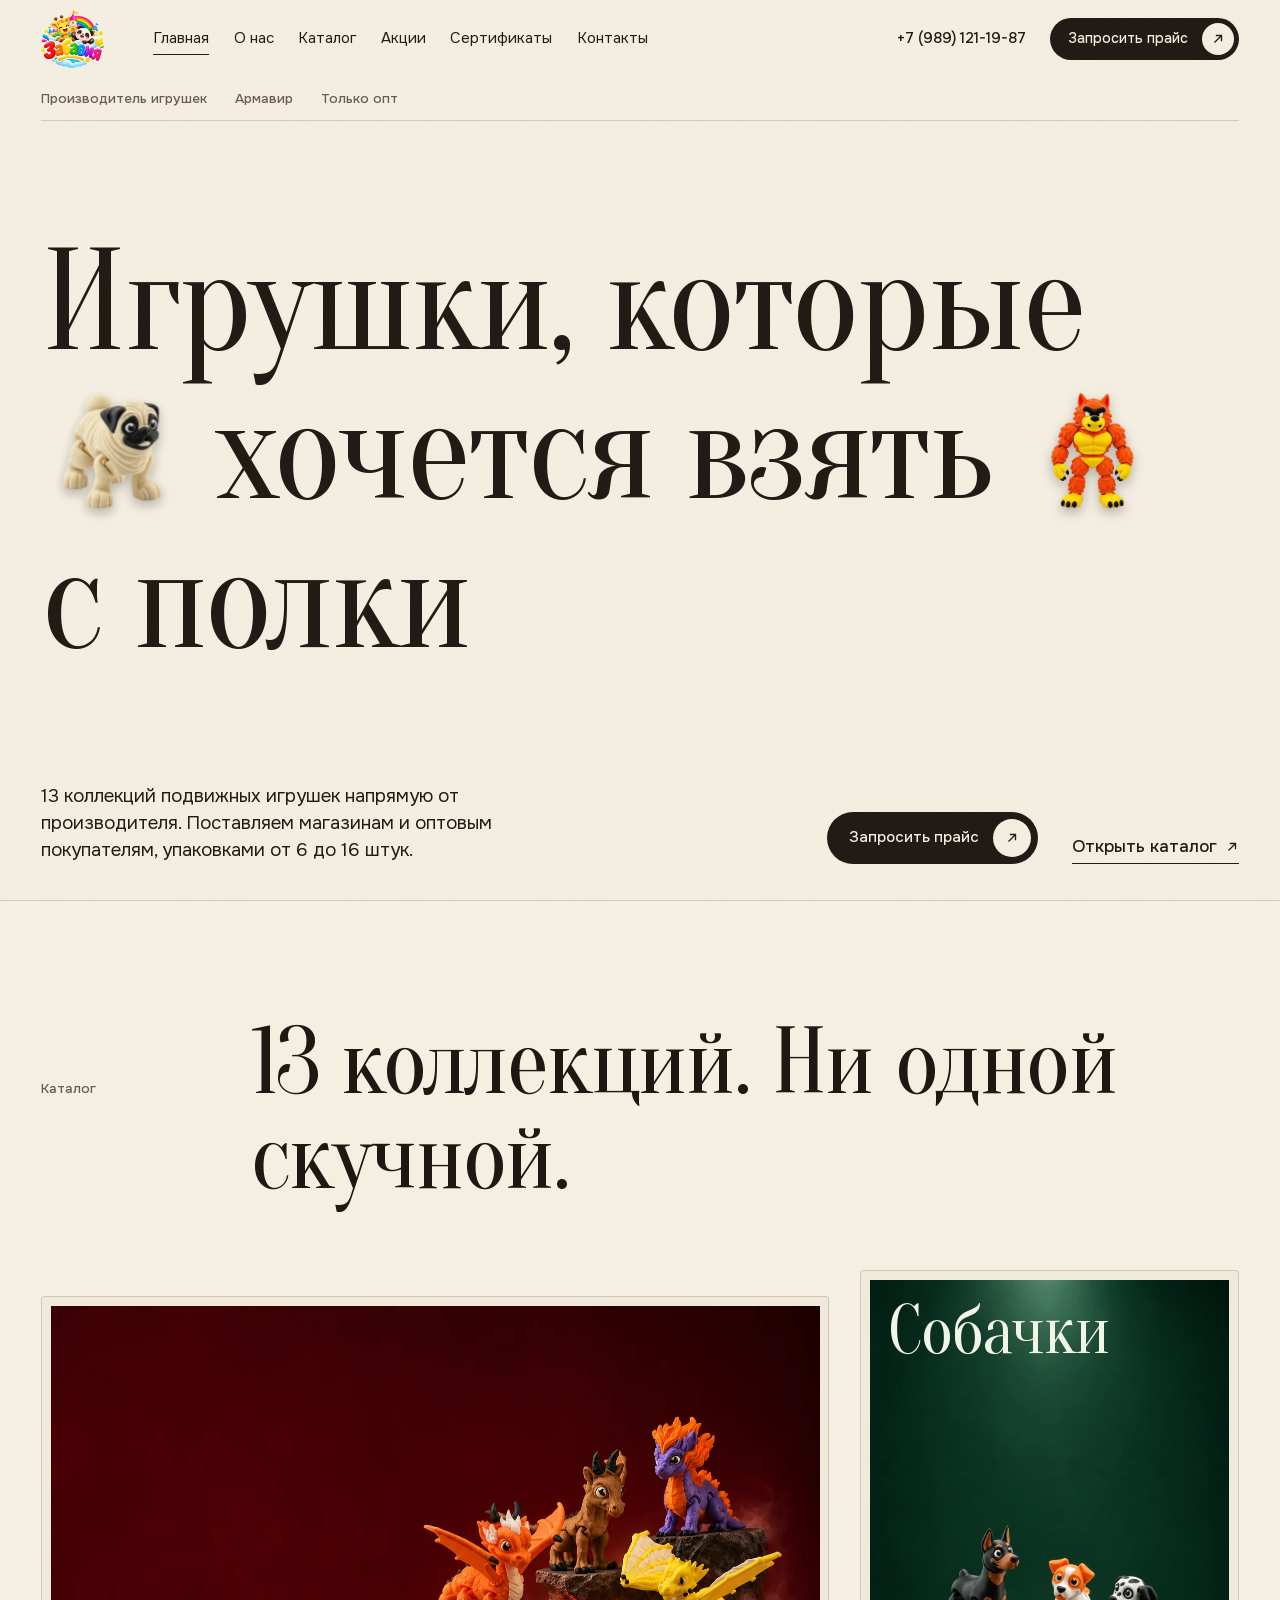
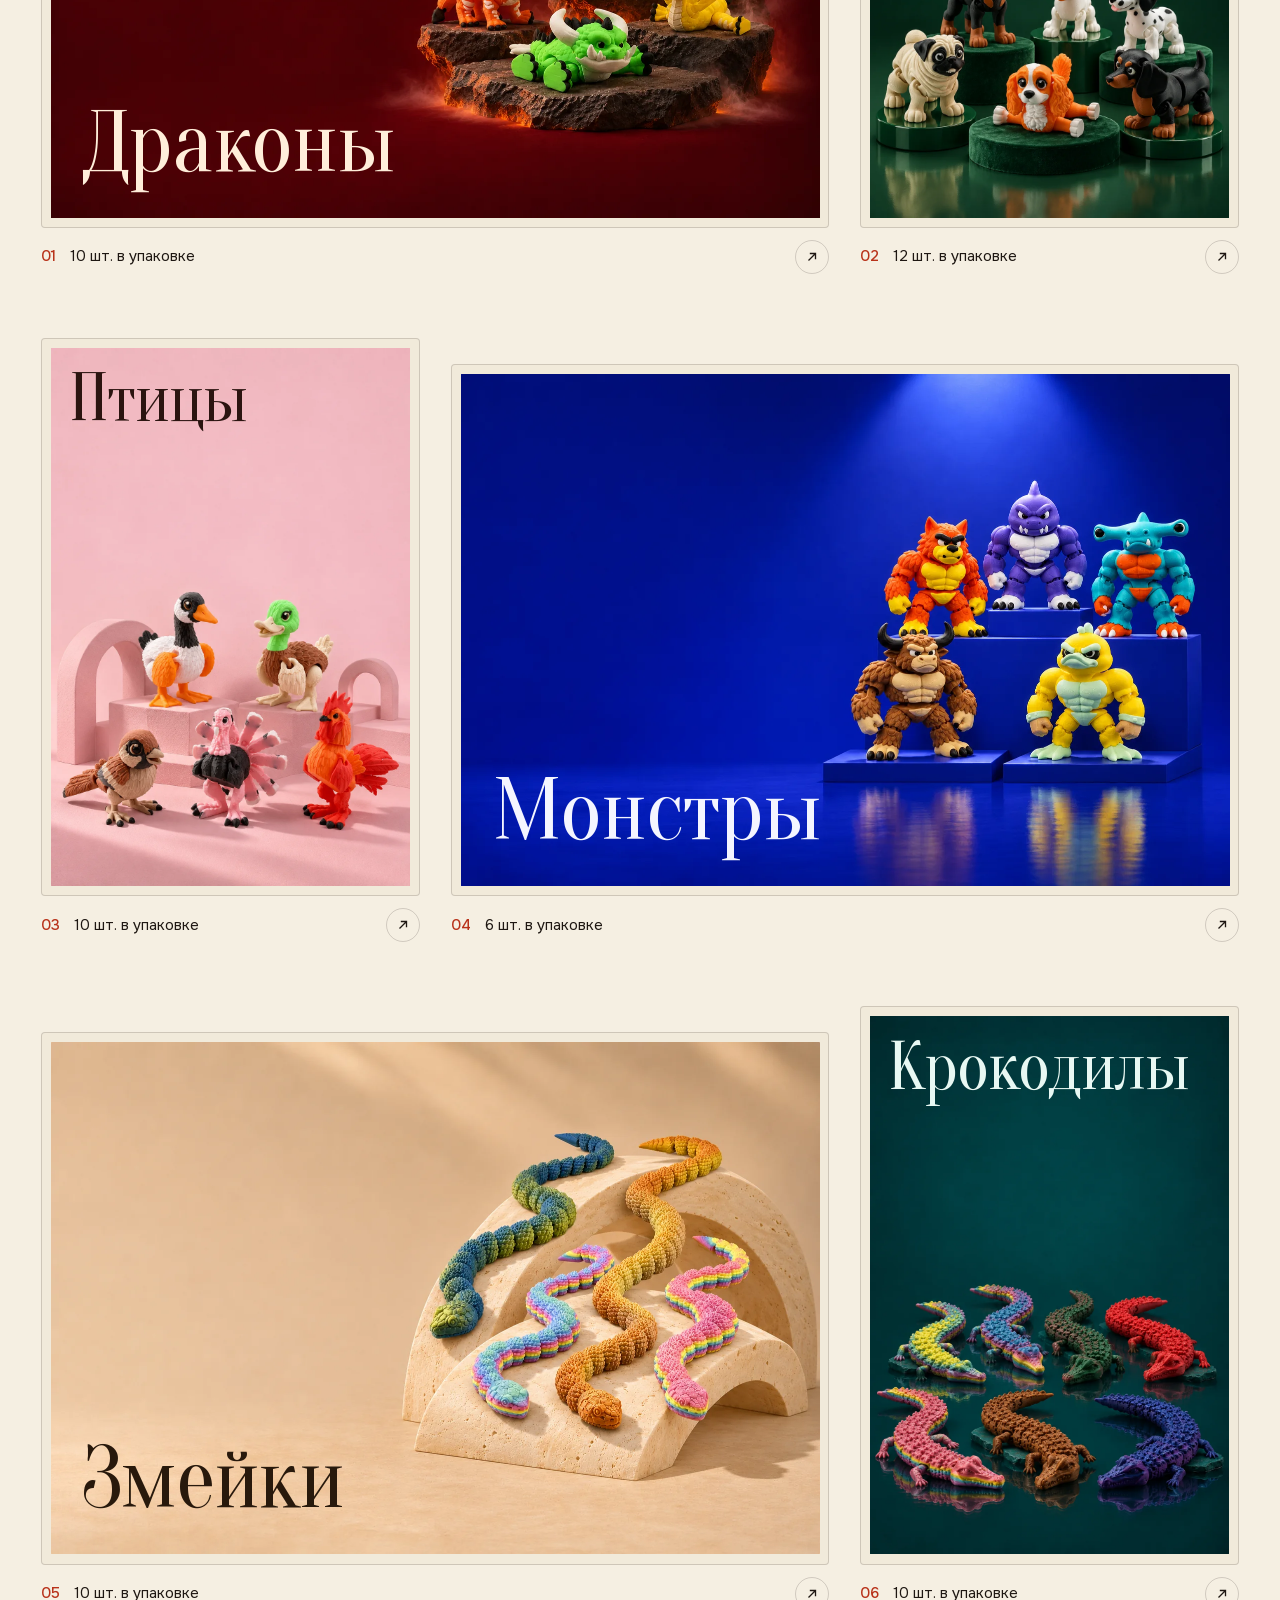
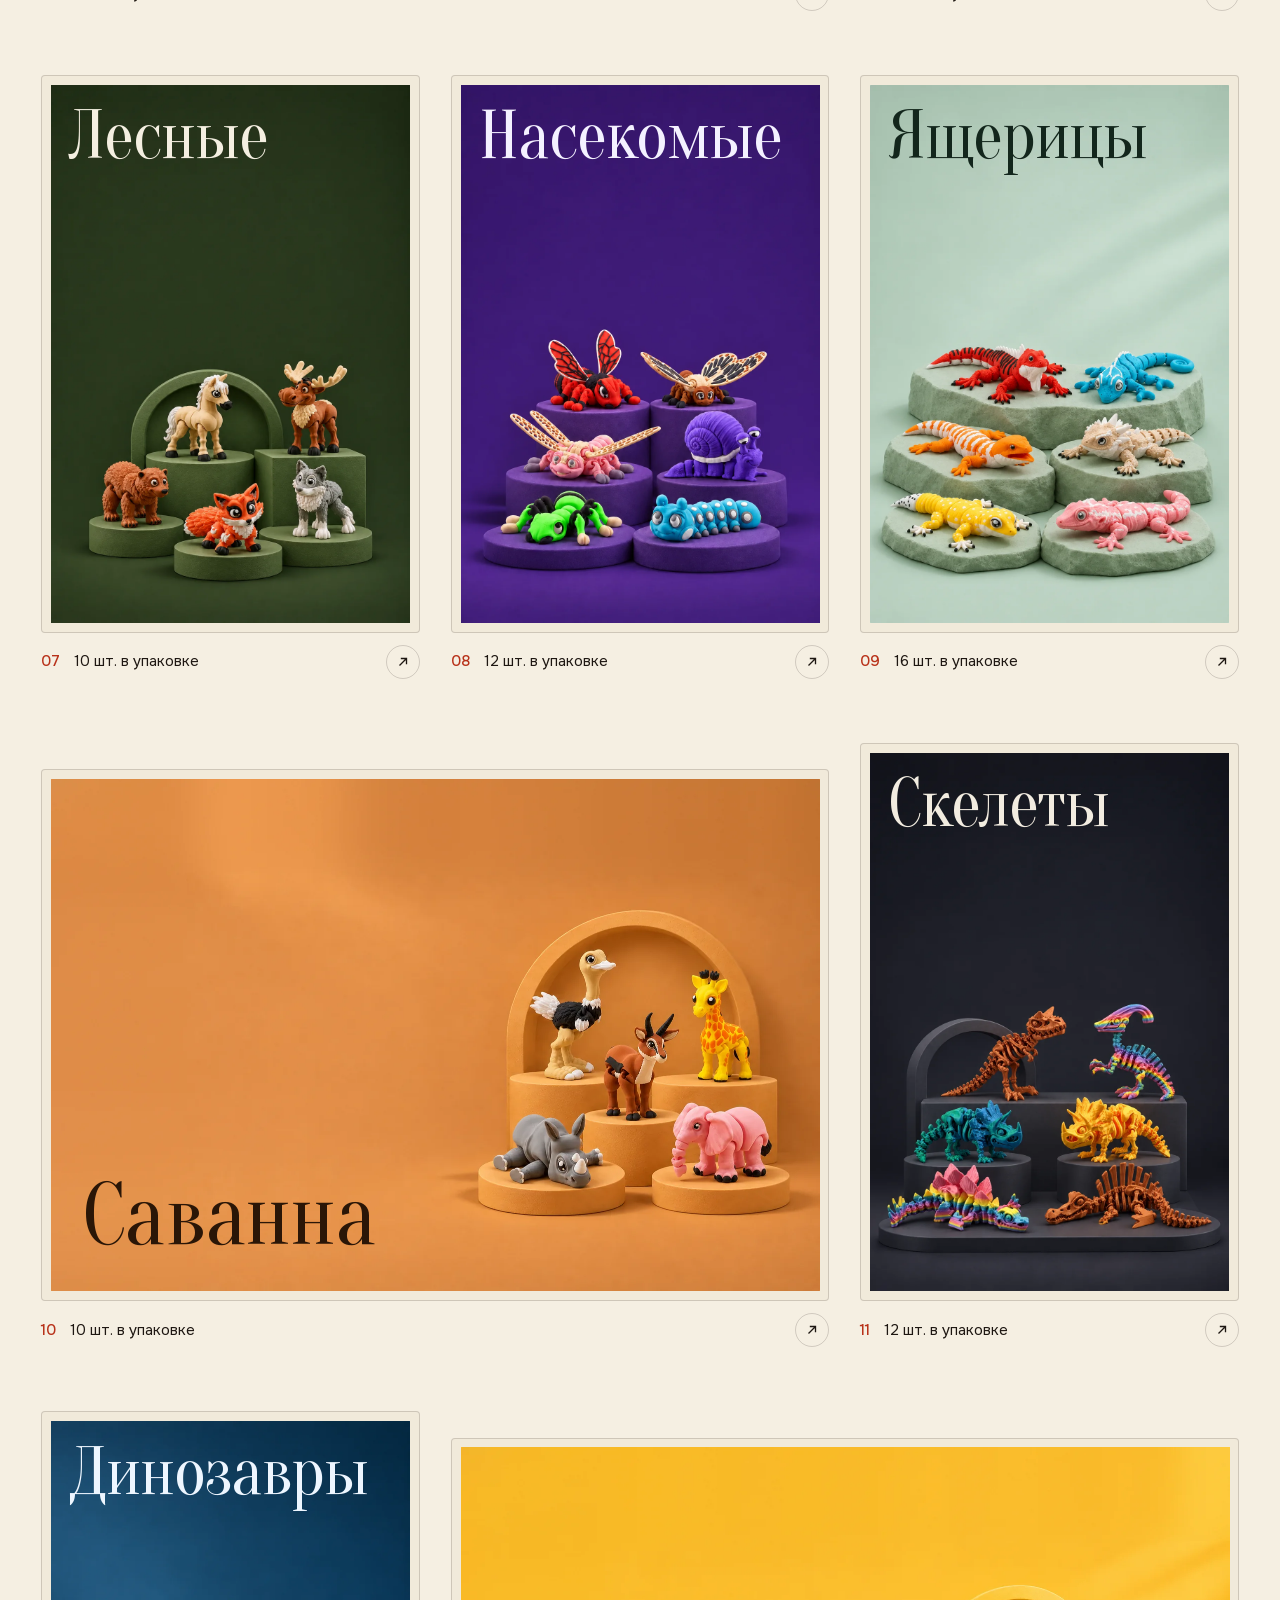
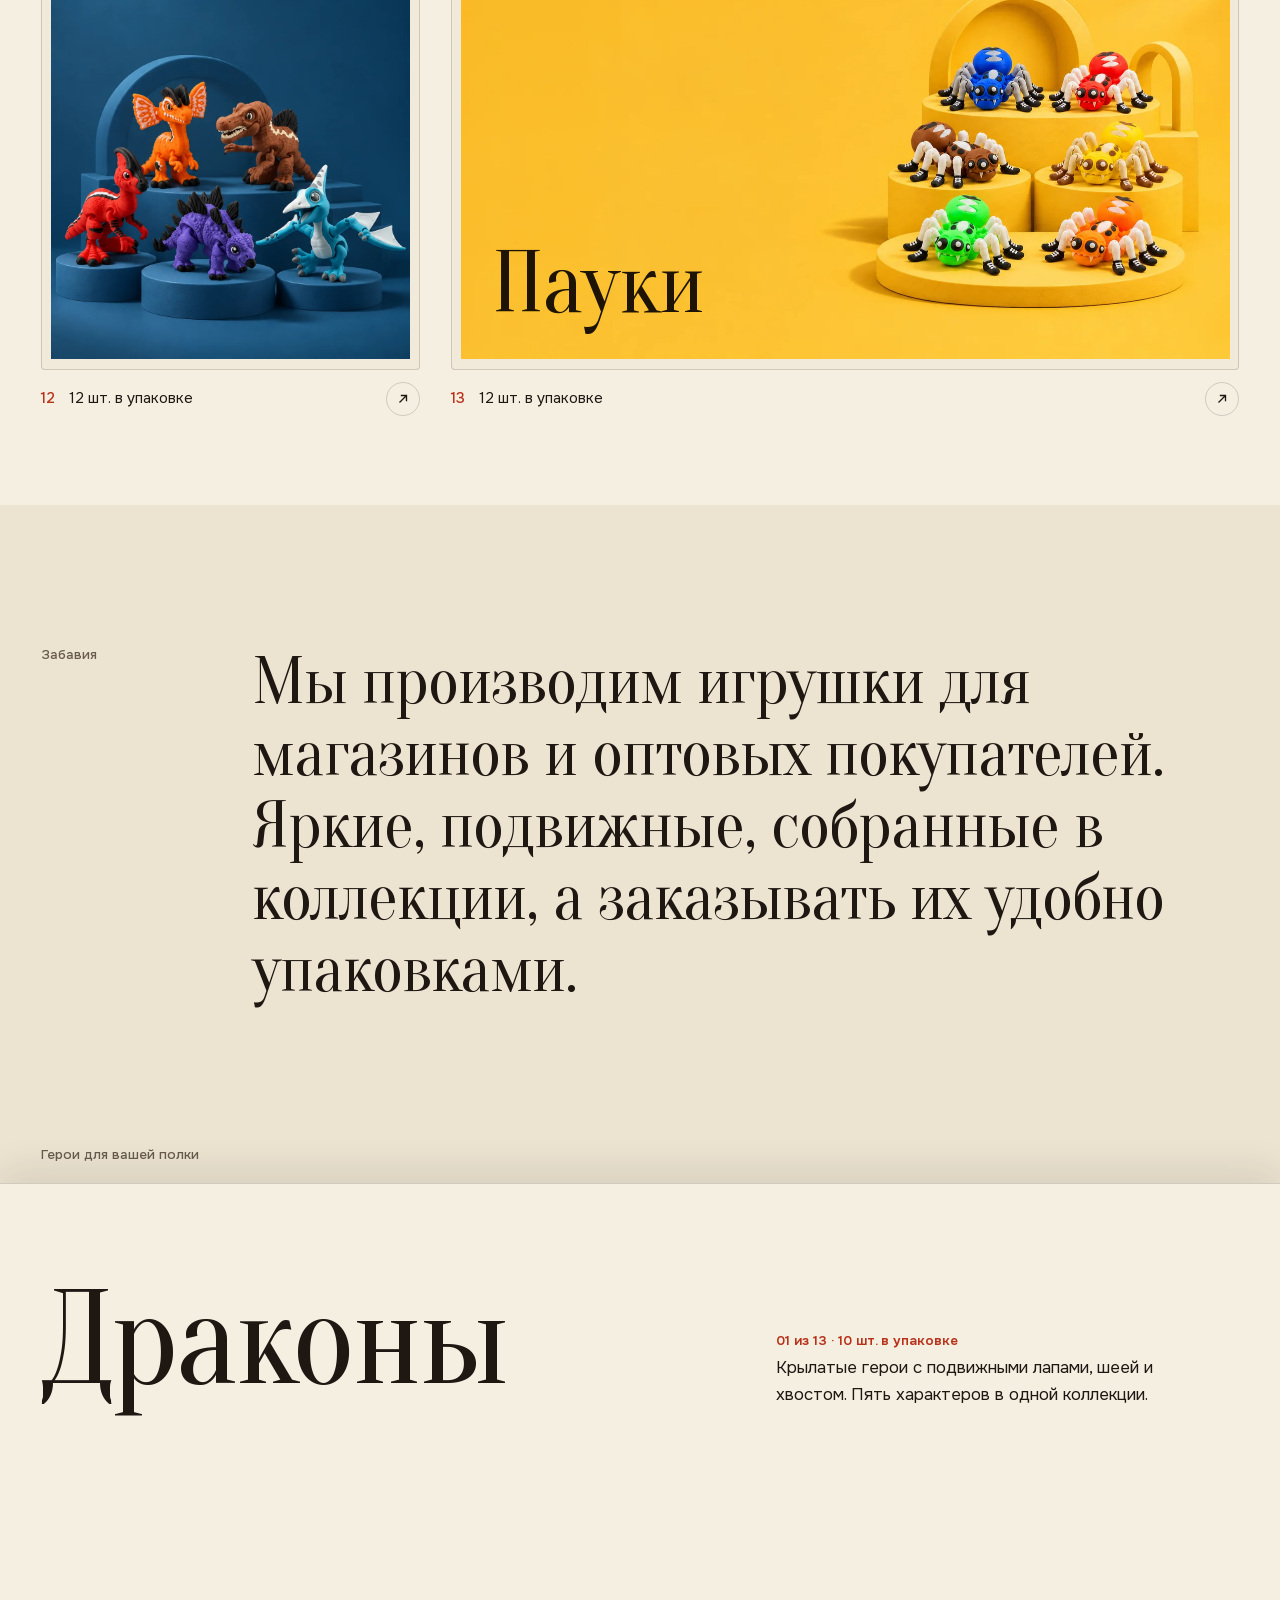
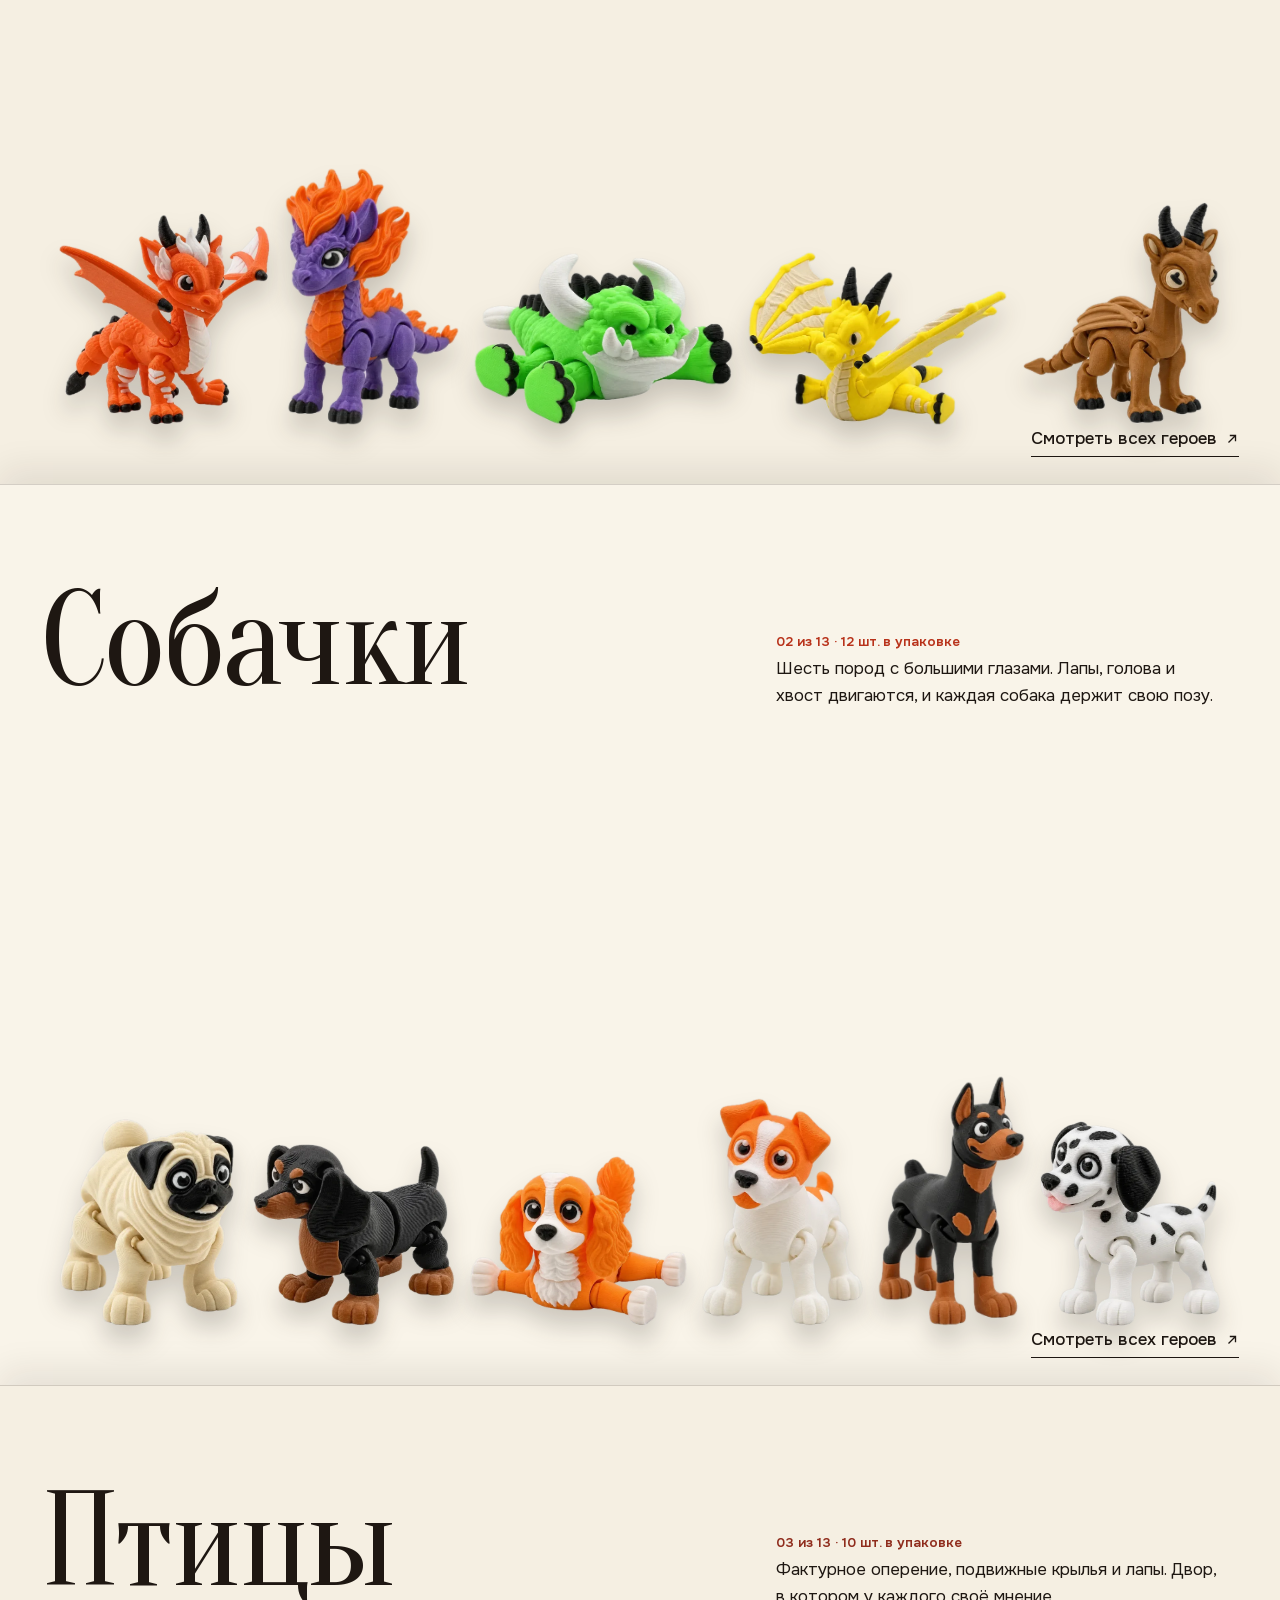
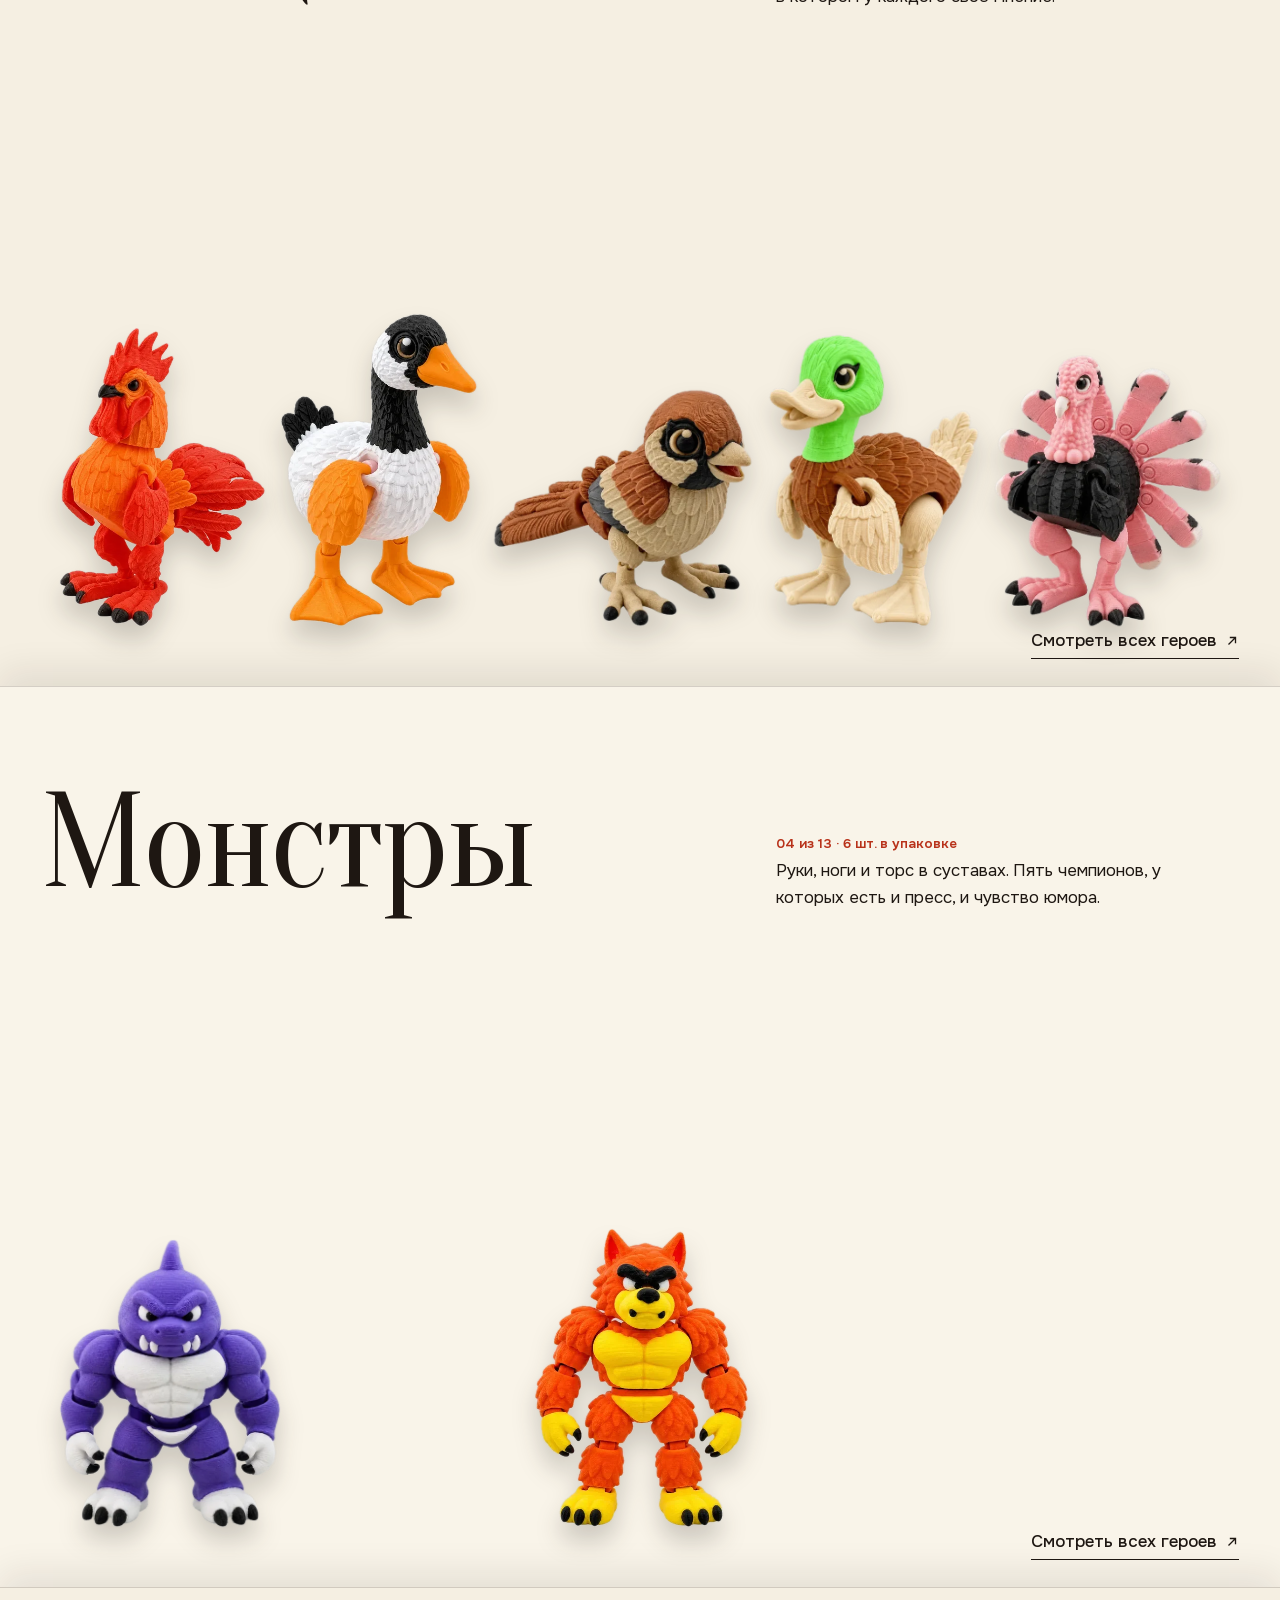
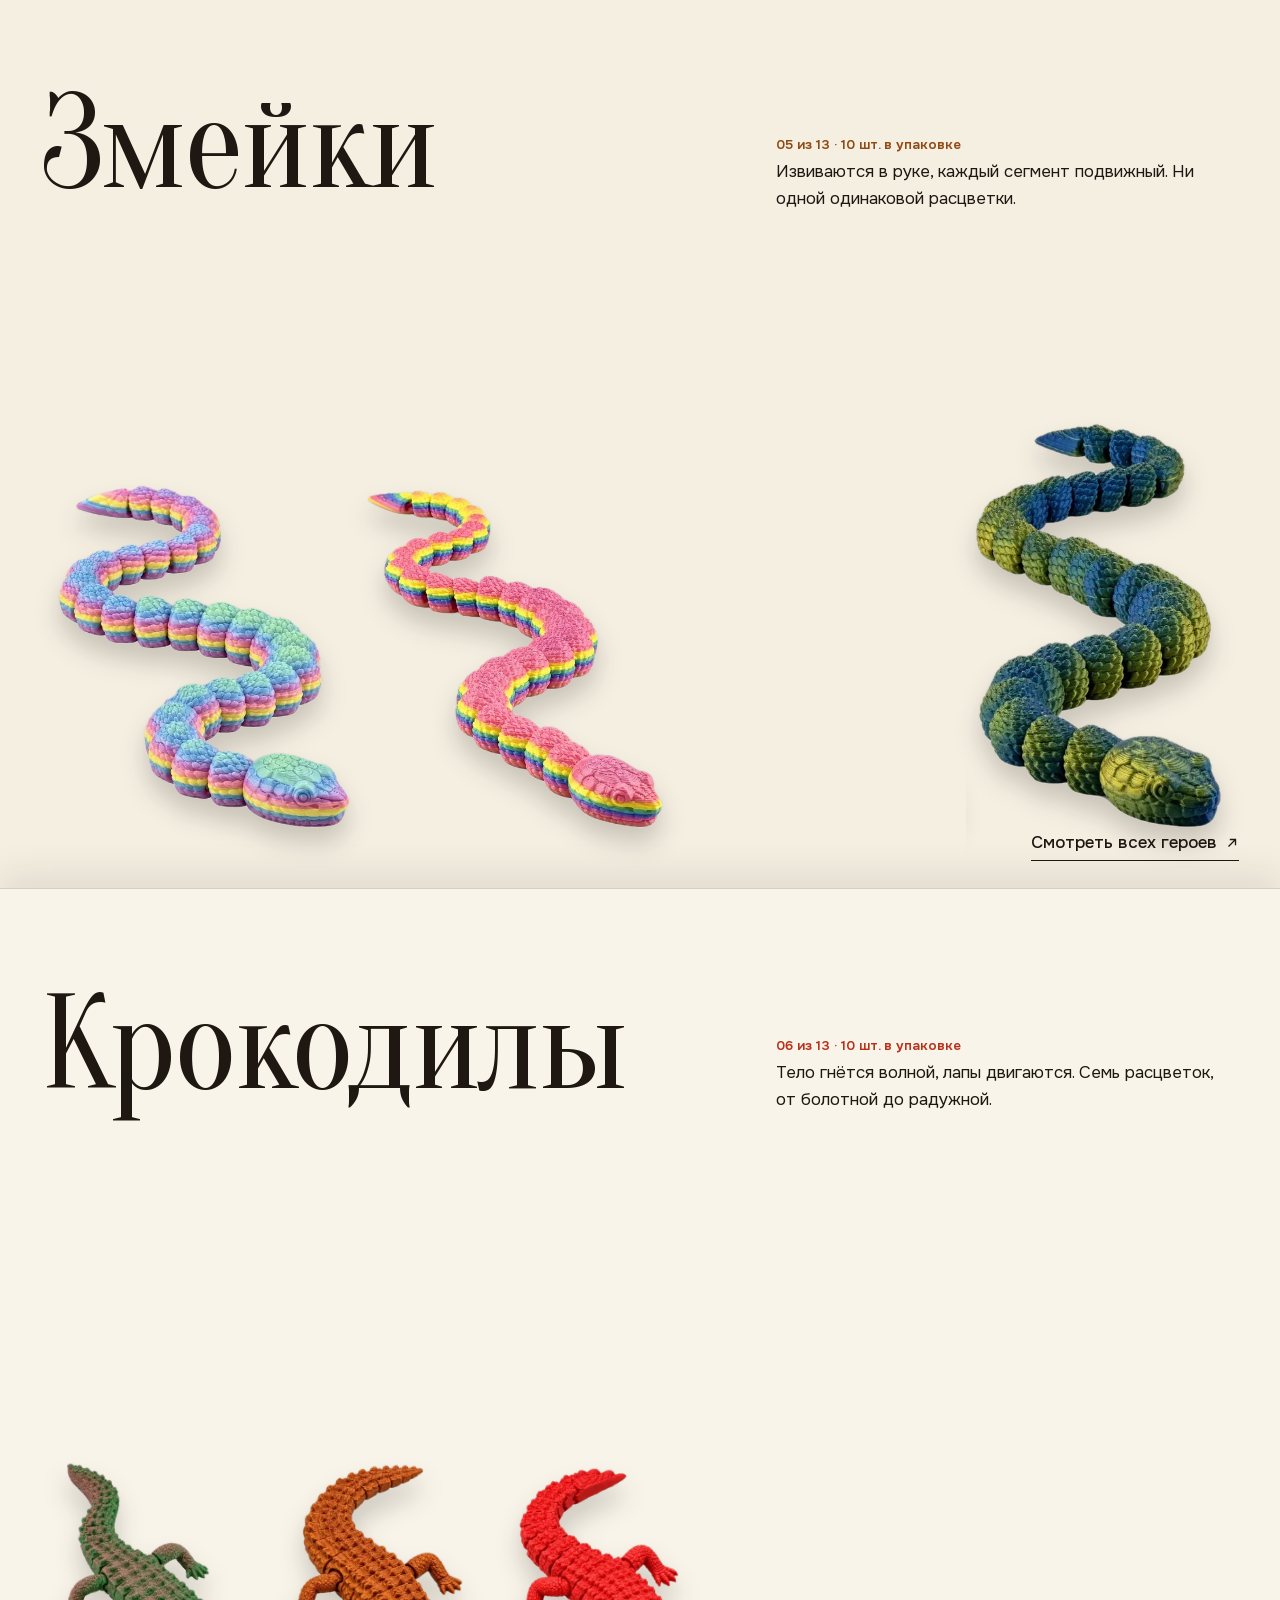
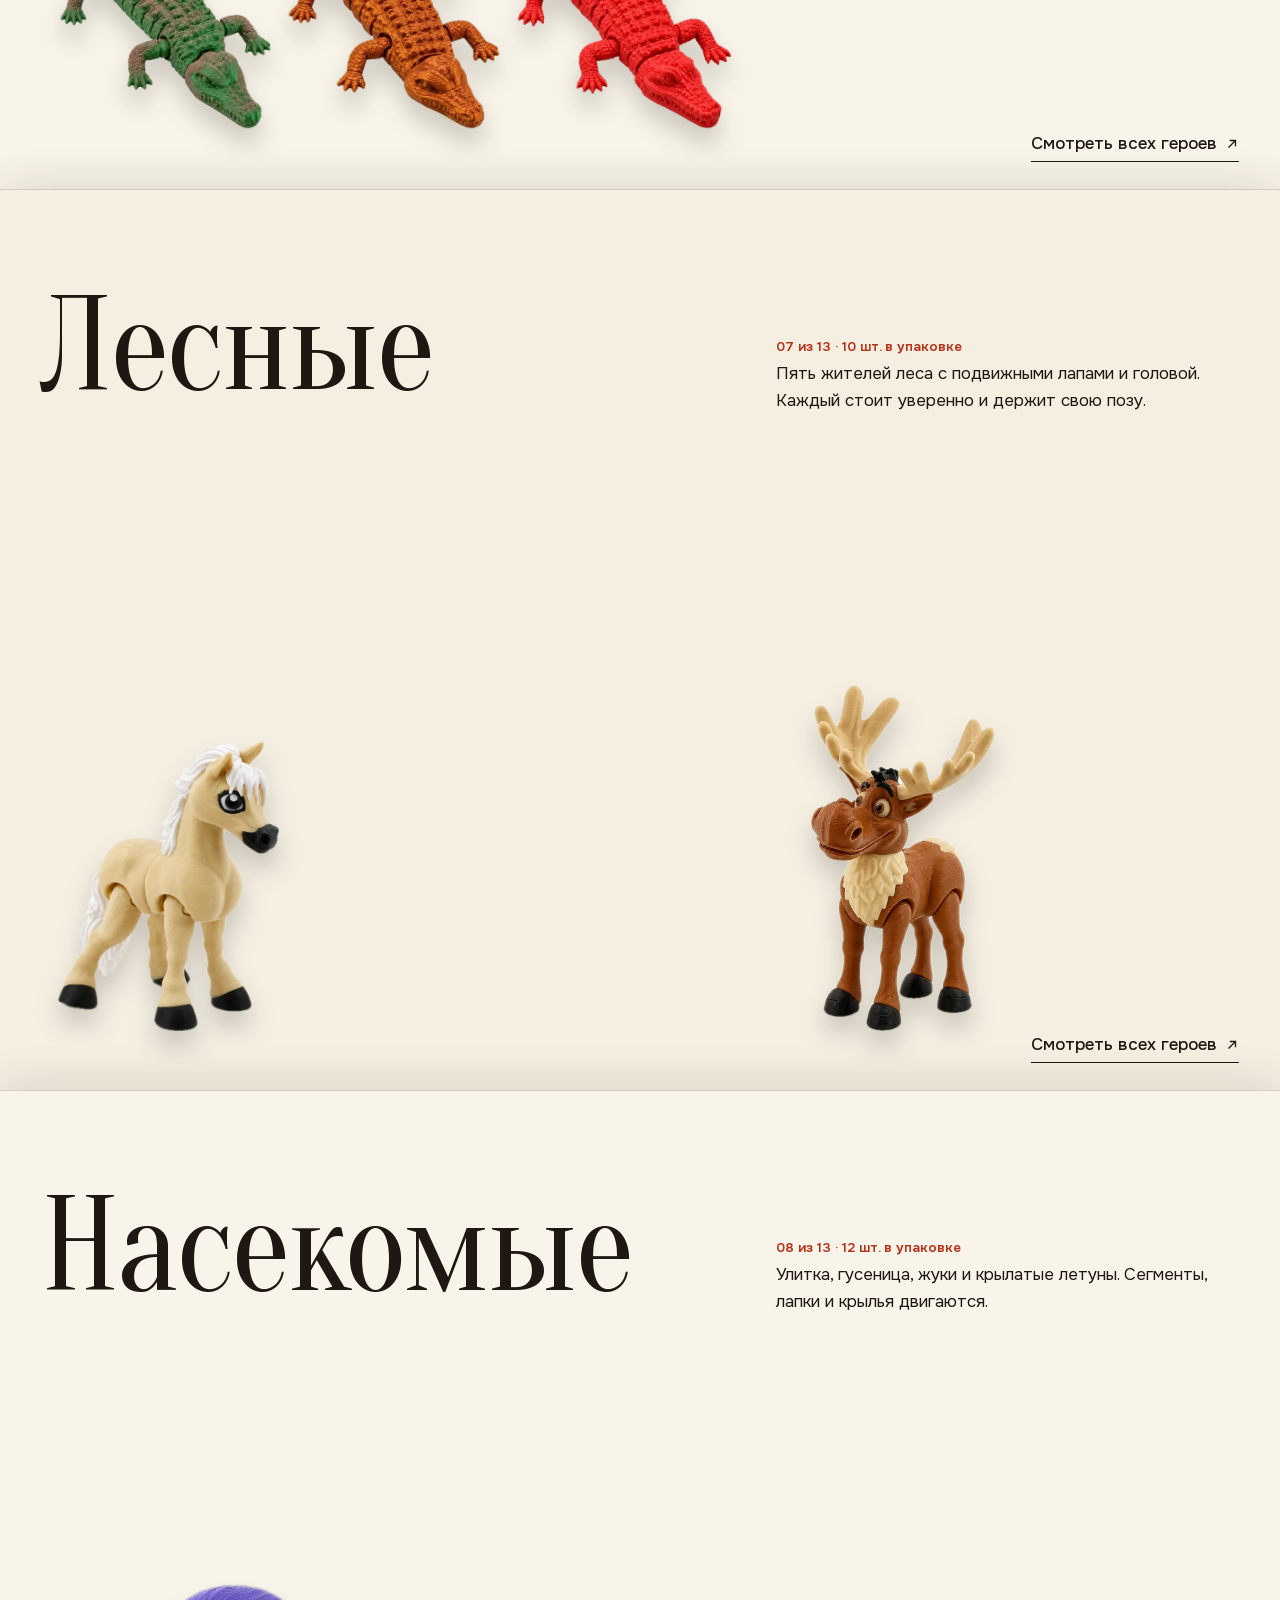
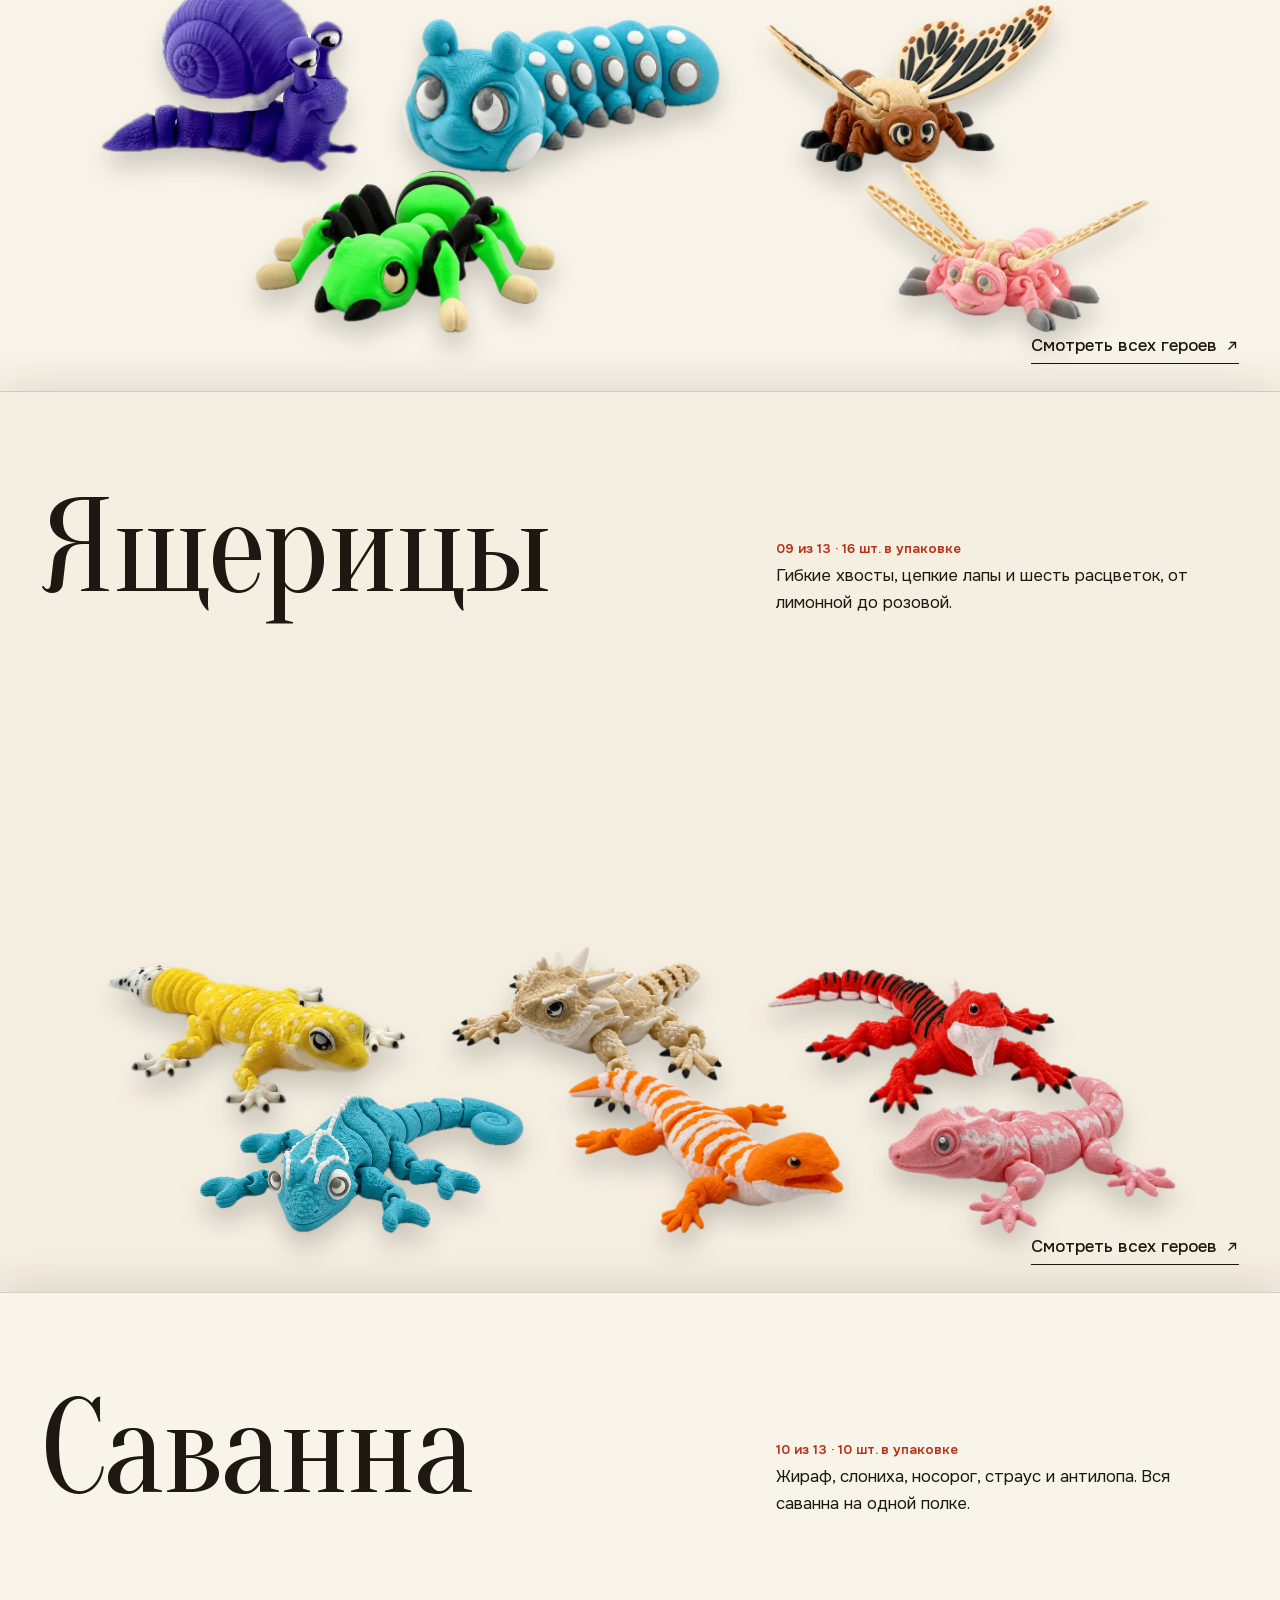
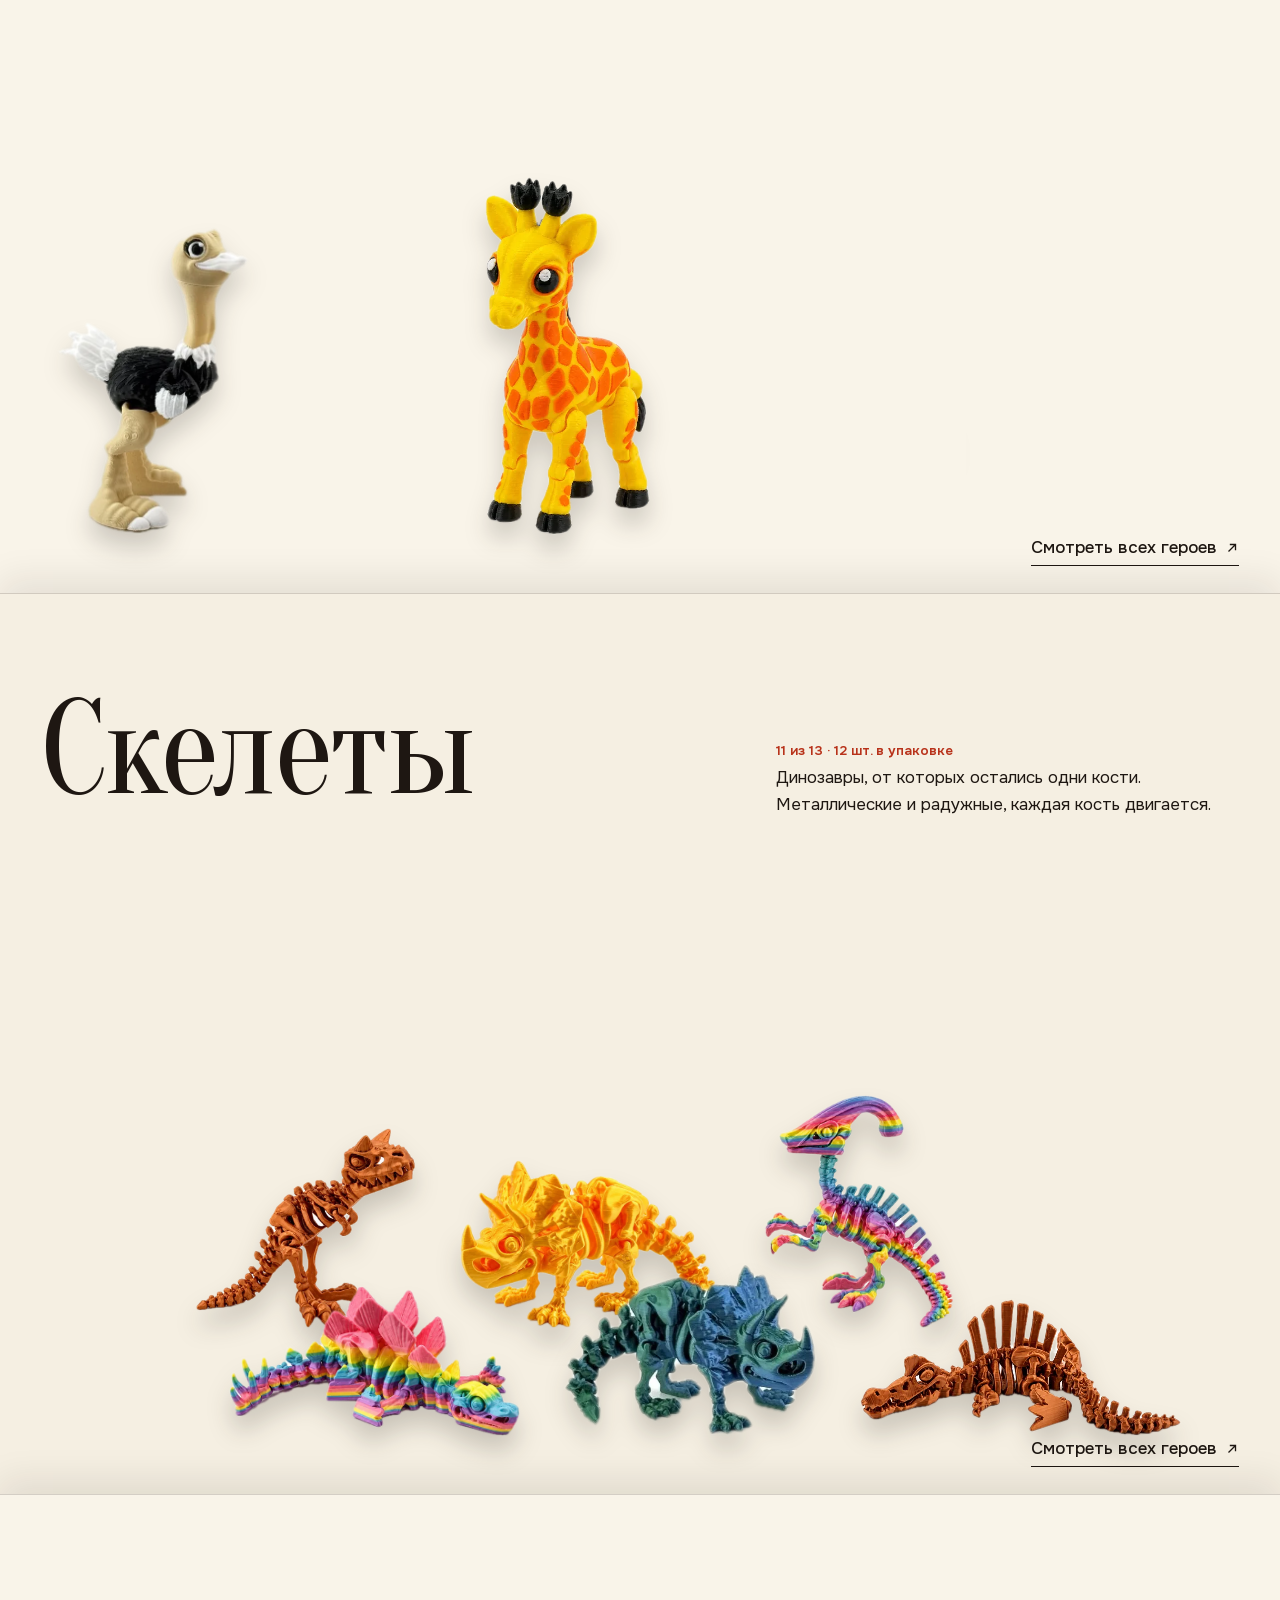
==== index.html @ 8c2bc40b "Метка версии у стилей, скриптов и картинок: после выкладки браузер не показывает старое из кэша Co-A" ====
<!DOCTYPE html>
<html lang="ru">
<head>
<meta charset="utf-8">
<meta name="viewport" content="width=device-width,initial-scale=1">
<meta name="robots" content="noindex,nofollow">
<title>Забавия: подвижные игрушки оптом от производителя</title>
<meta name="description" content="Подвижные игрушки оптом от производителя: драконы, собачки, динозавры, насекомые, ящерицы, животные леса и саванны. Армавир.">
<link rel="icon" href="assets/img/logo-s.webp?v=2611081246" type="image/webp">
<link rel="stylesheet" href="assets/fonts/fonts.css?v=2611081246">
<link rel="stylesheet" href="assets/site.css?v=2611081246">
</head>
<body class="is-home">
<header class="top" id="top"><div class="wrap top-in"><a class="brand" href="index.html" aria-label="Забавия, на главную"><img src="assets/img/logo-s.webp?v=2611081246" alt="Забавия" width="120" height="104"></a>
<nav class="nav" aria-label="Основное меню"><a href="index.html" aria-current="page">Главная</a><a href="o-nas.html">О нас</a><a href="katalog.html">Каталог</a><a href="akcii.html">Акции</a><a href="sertifikaty.html">Сертификаты</a><a href="kontakty.html">Контакты</a></nav>
<a class="tel" href="tel:+79891211987">+7 (989) 121-19-87</a><a class="btn btn-top" href="kontakty.html"><span>Запросить прайс</span><i><svg viewBox="0 0 16 16" width="14" height="14" aria-hidden="true"><path d="M4 12 12 4M5.5 4H12v6.5" fill="none" stroke="currentColor" stroke-width="1.5"/></svg></i></a>
<button class="burger" id="burger" aria-label="Открыть меню" aria-expanded="false"><i></i><i></i></button></div></header>
<div class="menu" id="menu"><nav aria-label="Меню для телефона"><a href="index.html" aria-current="page" style="--i:0"><span>Главная</span></a><a href="o-nas.html" style="--i:1"><span>О нас</span></a><a href="katalog.html" style="--i:2"><span>Каталог</span></a><a href="akcii.html" style="--i:3"><span>Акции</span></a><a href="sertifikaty.html" style="--i:4"><span>Сертификаты</span></a><a href="kontakty.html" style="--i:5"><span>Контакты</span></a></nav><a class="tel2" href="tel:+79891211987">+7 (989) 121-19-87</a></div>
<main><section class="hero" aria-label="Забавия">
<div class="wrap hero-g"><p class="kick hero-k"><span>Производитель игрушек</span><span>Армавир</span><span>Только опт</span></p>
<h1 class="d hero-t split">Игрушки, которые <span class="slot" data-set="pug,jack,d-orange,m-shark,doberman" aria-hidden="true"><img src="assets/img/toys/pug.webp?v=2611081246" alt=""></span> хочется взять <span class="slot" data-set="m-wolf,b-rooster,d-purple,dalmatian,m-duck" aria-hidden="true"><img src="assets/img/toys/m-wolf.webp?v=2611081246" alt=""></span> с&nbsp;полки</h1>
<div class="hero-b"><p class="lead">13 коллекций подвижных игрушек напрямую от производителя. Поставляем магазинам и оптовым покупателям, упаковками от 6 до 16 штук.</p><a class="btn " href="kontakty.html"><span>Запросить прайс</span><i><svg viewBox="0 0 16 16" width="14" height="14" aria-hidden="true"><path d="M4 12 12 4M5.5 4H12v6.5" fill="none" stroke="currentColor" stroke-width="1.5"/></svg></i></a><a class="tlink" href="katalog.html">Открыть каталог <svg viewBox="0 0 16 16" width="14" height="14" aria-hidden="true"><path d="M4 12 12 4M5.5 4H12v6.5" fill="none" stroke="currentColor" stroke-width="1.5"/></svg></a></div></div></section>
<section class="index"><div class="wrap"><div class="sec-h"><p class="kick">Каталог</p><h2 class="d split">13 коллекций. Ни&nbsp;одной скучной.</h2></div><div class="plates"><a class="plate plate-w" href="katalog.html#dragons" style="--bg:#3a0705;--fg:#ffeeda;--ac:#ff9a4d"><span class="mat"><span class="pic-wrap"><picture><source media="(max-width:760px)" srcset="assets/img/scenes/dragons-t.webp?v=2611081246" width="1024" height="1536"><img src="assets/img/scenes/dragons-w.webp?v=2611081246" width="1536" height="1024" alt="Коллекция Драконы" loading="lazy"></picture><span class="p-name d">Драконы</span></span></span><span class="p-cap"><b>01</b><span>10 шт. в упаковке</span><i><svg viewBox="0 0 16 16" width="14" height="14" aria-hidden="true"><path d="M4 12 12 4M5.5 4H12v6.5" fill="none" stroke="currentColor" stroke-width="1.5"/></svg></i></span></a><a class="plate plate-t" href="katalog.html#dogs" style="--bg:#0d3b30;--fg:#f1f5e6;--ac:#e9c64f"><span class="mat"><span class="pic-wrap"><picture><source media="(max-width:760px)" srcset="assets/img/scenes/dogs-t.webp?v=2611081246" width="1024" height="1536"><img src="assets/img/scenes/dogs-t.webp?v=2611081246" width="1024" height="1536" alt="Коллекция Собачки" loading="lazy"></picture><span class="p-name d">Собачки</span></span></span><span class="p-cap"><b>02</b><span>12 шт. в упаковке</span><i><svg viewBox="0 0 16 16" width="14" height="14" aria-hidden="true"><path d="M4 12 12 4M5.5 4H12v6.5" fill="none" stroke="currentColor" stroke-width="1.5"/></svg></i></span></a><a class="plate plate-t" href="katalog.html#birds" style="--bg:#efb6b4;--fg:#2b1410;--ac:#8f2c1c"><span class="mat"><span class="pic-wrap"><picture><source media="(max-width:760px)" srcset="assets/img/scenes/birds-t.webp?v=2611081246" width="1024" height="1536"><img src="assets/img/scenes/birds-t.webp?v=2611081246" width="1024" height="1536" alt="Коллекция Птицы" loading="lazy"></picture><span class="p-name d">Птицы</span></span></span><span class="p-cap"><b>03</b><span>10 шт. в упаковке</span><i><svg viewBox="0 0 16 16" width="14" height="14" aria-hidden="true"><path d="M4 12 12 4M5.5 4H12v6.5" fill="none" stroke="currentColor" stroke-width="1.5"/></svg></i></span></a><a class="plate plate-w" href="katalog.html#monsters" style="--bg:#1820b8;--fg:#f4f5ff;--ac:#ffd43f"><span class="mat"><span class="pic-wrap"><picture><source media="(max-width:760px)" srcset="assets/img/scenes/monsters-t.webp?v=2611081246" width="1024" height="1536"><img src="assets/img/scenes/monsters-w.webp?v=2611081246" width="1536" height="1024" alt="Коллекция Монстры" loading="lazy"></picture><span class="p-name d">Монстры</span></span></span><span class="p-cap"><b>04</b><span>6 шт. в упаковке</span><i><svg viewBox="0 0 16 16" width="14" height="14" aria-hidden="true"><path d="M4 12 12 4M5.5 4H12v6.5" fill="none" stroke="currentColor" stroke-width="1.5"/></svg></i></span></a><a class="plate plate-w" href="katalog.html#snake" style="--bg:#efd6b3;--fg:#28190c;--ac:#8f4a13"><span class="mat"><span class="pic-wrap"><picture><source media="(max-width:760px)" srcset="assets/img/scenes/snake-t.webp?v=2611081246" width="1024" height="1536"><img src="assets/img/scenes/snake-w.webp?v=2611081246" width="1536" height="1024" alt="Коллекция Змейки" loading="lazy"></picture><span class="p-name d">Змейки</span></span></span><span class="p-cap"><b>05</b><span>10 шт. в упаковке</span><i><svg viewBox="0 0 16 16" width="14" height="14" aria-hidden="true"><path d="M4 12 12 4M5.5 4H12v6.5" fill="none" stroke="currentColor" stroke-width="1.5"/></svg></i></span></a><a class="plate plate-t" href="katalog.html#croc" style="--bg:#0a3d42;--fg:#e8f8f3;--ac:#ffb44d"><span class="mat"><span class="pic-wrap"><picture><source media="(max-width:760px)" srcset="assets/img/scenes/croc-t.webp?v=2611081246" width="1024" height="1536"><img src="assets/img/scenes/croc-t.webp?v=2611081246" width="1024" height="1536" alt="Коллекция Крокодилы" loading="lazy"></picture><span class="p-name d">Крокодилы</span></span></span><span class="p-cap"><b>06</b><span>10 шт. в упаковке</span><i><svg viewBox="0 0 16 16" width="14" height="14" aria-hidden="true"><path d="M4 12 12 4M5.5 4H12v6.5" fill="none" stroke="currentColor" stroke-width="1.5"/></svg></i></span></a><a class="plate plate-t" href="katalog.html#forest" style="--bg:#24361f;--fg:#f4efe1;--ac:#f0a54a"><span class="mat"><span class="pic-wrap"><picture><source media="(max-width:760px)" srcset="assets/img/scenes/forest-t.webp?v=2611081246" width="1024" height="1536"><img src="assets/img/scenes/forest-t.webp?v=2611081246" width="1024" height="1536" alt="Коллекция Лесные" loading="lazy"></picture><span class="p-name d">Лесные</span></span></span><span class="p-cap"><b>07</b><span>10 шт. в упаковке</span><i><svg viewBox="0 0 16 16" width="14" height="14" aria-hidden="true"><path d="M4 12 12 4M5.5 4H12v6.5" fill="none" stroke="currentColor" stroke-width="1.5"/></svg></i></span></a><a class="plate plate-t" href="katalog.html#insects" style="--bg:#2b2163;--fg:#f4f1ff;--ac:#a6f25a"><span class="mat"><span class="pic-wrap"><picture><source media="(max-width:760px)" srcset="assets/img/scenes/insects-t.webp?v=2611081246" width="1024" height="1536"><img src="assets/img/scenes/insects-t.webp?v=2611081246" width="1024" height="1536" alt="Коллекция Насекомые" loading="lazy"></picture><span class="p-name d">Насекомые</span></span></span><span class="p-cap"><b>08</b><span>12 шт. в упаковке</span><i><svg viewBox="0 0 16 16" width="14" height="14" aria-hidden="true"><path d="M4 12 12 4M5.5 4H12v6.5" fill="none" stroke="currentColor" stroke-width="1.5"/></svg></i></span></a><a class="plate plate-t" href="katalog.html#lizards" style="--bg:#cfe5d6;--fg:#13261c;--ac:#c2441a"><span class="mat"><span class="pic-wrap"><picture><source media="(max-width:760px)" srcset="assets/img/scenes/lizards-t.webp?v=2611081246" width="1024" height="1536"><img src="assets/img/scenes/lizards-t.webp?v=2611081246" width="1024" height="1536" alt="Коллекция Ящерицы" loading="lazy"></picture><span class="p-name d">Ящерицы</span></span></span><span class="p-cap"><b>09</b><span>16 шт. в упаковке</span><i><svg viewBox="0 0 16 16" width="14" height="14" aria-hidden="true"><path d="M4 12 12 4M5.5 4H12v6.5" fill="none" stroke="currentColor" stroke-width="1.5"/></svg></i></span></a><a class="plate plate-w" href="katalog.html#savanna" style="--bg:#e2a65c;--fg:#2a1607;--ac:#7a2a0c"><span class="mat"><span class="pic-wrap"><picture><source media="(max-width:760px)" srcset="assets/img/scenes/savanna-t.webp?v=2611081246" width="1024" height="1536"><img src="assets/img/scenes/savanna-w.webp?v=2611081246" width="1536" height="1024" alt="Коллекция Саванна" loading="lazy"></picture><span class="p-name d">Саванна</span></span></span><span class="p-cap"><b>10</b><span>10 шт. в упаковке</span><i><svg viewBox="0 0 16 16" width="14" height="14" aria-hidden="true"><path d="M4 12 12 4M5.5 4H12v6.5" fill="none" stroke="currentColor" stroke-width="1.5"/></svg></i></span></a><a class="plate plate-t" href="katalog.html#skel" style="--bg:#16171d;--fg:#f2ece0;--ac:#e6b84c"><span class="mat"><span class="pic-wrap"><picture><source media="(max-width:760px)" srcset="assets/img/scenes/skel-t.webp?v=2611081246" width="1024" height="1536"><img src="assets/img/scenes/skel-t.webp?v=2611081246" width="1024" height="1536" alt="Коллекция Скелеты" loading="lazy"></picture><span class="p-name d">Скелеты</span></span></span><span class="p-cap"><b>11</b><span>12 шт. в упаковке</span><i><svg viewBox="0 0 16 16" width="14" height="14" aria-hidden="true"><path d="M4 12 12 4M5.5 4H12v6.5" fill="none" stroke="currentColor" stroke-width="1.5"/></svg></i></span></a><a class="plate plate-t" href="katalog.html#dino" style="--bg:#1d4767;--fg:#eef6ff;--ac:#ffb347"><span class="mat"><span class="pic-wrap"><picture><source media="(max-width:760px)" srcset="assets/img/scenes/dino-t.webp?v=2611081246" width="1024" height="1536"><img src="assets/img/scenes/dino-t.webp?v=2611081246" width="1024" height="1536" alt="Коллекция Динозавры" loading="lazy"></picture><span class="p-name d">Динозавры</span></span></span><span class="p-cap"><b>12</b><span>12 шт. в упаковке</span><i><svg viewBox="0 0 16 16" width="14" height="14" aria-hidden="true"><path d="M4 12 12 4M5.5 4H12v6.5" fill="none" stroke="currentColor" stroke-width="1.5"/></svg></i></span></a><a class="plate plate-w" href="katalog.html#spiders" style="--bg:#ffd23f;--fg:#1e1406;--ac:#c2262b"><span class="mat"><span class="pic-wrap"><picture><source media="(max-width:760px)" srcset="assets/img/scenes/spiders-t.webp?v=2611081246" width="1024" height="1536"><img src="assets/img/scenes/spiders-w.webp?v=2611081246" width="1536" height="1024" alt="Коллекция Пауки" loading="lazy"></picture><span class="p-name d">Пауки</span></span></span><span class="p-cap"><b>13</b><span>12 шт. в упаковке</span><i><svg viewBox="0 0 16 16" width="14" height="14" aria-hidden="true"><path d="M4 12 12 4M5.5 4H12v6.5" fill="none" stroke="currentColor" stroke-width="1.5"/></svg></i></span></a></div></div></section>
<section class="mani"><div class="wrap mani-g"><p class="kick">Забавия</p><p class="d words" id="words">Мы производим игрушки для магазинов и оптовых покупателей. Яркие, подвижные, собранные в коллекции, а заказывать их удобно упаковками.</p></div></section>
<section class="stack" aria-label="Герои коллекций"><div class="wrap stack-h"><p class="kick">Герои для вашей полки</p></div><article class="sheet" style="--ac:#b8321a"><div class="sheet-in"><div class="sheet-h"><p class="d sname">Драконы</p><div class="sheet-m"><p class="kick">01 из 13 · 10 шт. в упаковке</p><p>Крылатые герои с подвижными лапами, шеей и хвостом. Пять характеров в одной коллекции.</p></div></div><div class="lineup" style="--sum:4.3;--count:5"><img src="assets/img/toys/d-orange.webp?v=2611081246" alt="Огонёк" loading="lazy" decoding="async" style="aspect-ratio:0.997;height:calc(var(--h) * 0.826)"><img src="assets/img/toys/d-purple.webp?v=2611081246" alt="Искра" loading="lazy" decoding="async" style="aspect-ratio:0.68;height:calc(var(--h) * 1.0)"><img src="assets/img/toys/d-green.webp?v=2611081246" alt="Бульк" loading="lazy" decoding="async" style="aspect-ratio:1.504;height:calc(var(--h) * 0.672)"><img src="assets/img/toys/d-yellow.webp?v=2611081246" alt="Лимон" loading="lazy" decoding="async" style="aspect-ratio:1.489;height:calc(var(--h) * 0.676)"><img src="assets/img/toys/d-brown.webp?v=2611081246" alt="Рогач" loading="lazy" decoding="async" style="aspect-ratio:0.892;height:calc(var(--h) * 0.873)"></div><a class="tlink" href="katalog.html#dragons">Смотреть всех героев <svg viewBox="0 0 16 16" width="14" height="14" aria-hidden="true"><path d="M4 12 12 4M5.5 4H12v6.5" fill="none" stroke="currentColor" stroke-width="1.5"/></svg></a></div></article><article class="sheet" style="--ac:#b8321a"><div class="sheet-in"><div class="sheet-h"><p class="d sname">Собачки</p><div class="sheet-m"><p class="kick">02 из 13 · 12 шт. в упаковке</p><p>Шесть пород с большими глазами. Лапы, голова и хвост двигаются, и каждая собака держит свою позу.</p></div></div><div class="lineup" style="--sum:4.358;--count:6"><img src="assets/img/toys/pug.webp?v=2611081246" alt="Мопс" loading="lazy" decoding="async" style="aspect-ratio:0.863;height:calc(var(--h) * 0.829)"><img src="assets/img/toys/dachshund.webp?v=2611081246" alt="Такса" loading="lazy" decoding="async" style="aspect-ratio:1.109;height:calc(var(--h) * 0.731)"><img src="assets/img/toys/cavalier.webp?v=2611081246" alt="Спаниель" loading="lazy" decoding="async" style="aspect-ratio:1.271;height:calc(var(--h) * 0.683)"><img src="assets/img/toys/jack.webp?v=2611081246" alt="Джек-рассел" loading="lazy" decoding="async" style="aspect-ratio:0.71;height:calc(var(--h) * 0.914)"><img src="assets/img/toys/doberman.webp?v=2611081246" alt="Доберман" loading="lazy" decoding="async" style="aspect-ratio:0.593;height:calc(var(--h) * 1.0)"><img src="assets/img/toys/dalmatian.webp?v=2611081246" alt="Далматин" loading="lazy" decoding="async" style="aspect-ratio:0.878;height:calc(var(--h) * 0.822)"></div><a class="tlink" href="katalog.html#dogs">Смотреть всех героев <svg viewBox="0 0 16 16" width="14" height="14" aria-hidden="true"><path d="M4 12 12 4M5.5 4H12v6.5" fill="none" stroke="currentColor" stroke-width="1.5"/></svg></a></div></article><article class="sheet" style="--ac:#8f2c1c"><div class="sheet-in"><div class="sheet-h"><p class="d sname">Птицы</p><div class="sheet-m"><p class="kick">03 из 13 · 10 шт. в упаковке</p><p>Фактурное оперение, подвижные крылья и лапы. Двор, в котором у каждого своё мнение.</p></div></div><div class="lineup" style="--sum:3.526;--count:5"><img src="assets/img/toys/b-rooster.webp?v=2611081246" alt="Петух" loading="lazy" decoding="async" style="aspect-ratio:0.692;height:calc(var(--h) * 0.956)"><img src="assets/img/toys/b-goose.webp?v=2611081246" alt="Гусь" loading="lazy" decoding="async" style="aspect-ratio:0.632;height:calc(var(--h) * 1.0)"><img src="assets/img/toys/b-sparrow.webp?v=2611081246" alt="Воробей" loading="lazy" decoding="async" style="aspect-ratio:1.091;height:calc(var(--h) * 0.761)"><img src="assets/img/toys/b-mallard.webp?v=2611081246" alt="Селезень" loading="lazy" decoding="async" style="aspect-ratio:0.722;height:calc(var(--h) * 0.936)"><img src="assets/img/toys/b-turkey.webp?v=2611081246" alt="Индюшка" loading="lazy" decoding="async" style="aspect-ratio:0.835;height:calc(var(--h) * 0.87)"></div><a class="tlink" href="katalog.html#birds">Смотреть всех героев <svg viewBox="0 0 16 16" width="14" height="14" aria-hidden="true"><path d="M4 12 12 4M5.5 4H12v6.5" fill="none" stroke="currentColor" stroke-width="1.5"/></svg></a></div></article><article class="sheet" style="--ac:#b8321a"><div class="sheet-in"><div class="sheet-h"><p class="d sname">Монстры</p><div class="sheet-m"><p class="kick">04 из 13 · 6 шт. в упаковке</p><p>Руки, ноги и торс в суставах. Пять чемпионов, у которых есть и пресс, и чувство юмора.</p></div></div><div class="lineup" style="--sum:3.682;--count:5"><img src="assets/img/toys/m-shark.webp?v=2611081246" alt="Акула" loading="lazy" decoding="async" style="aspect-ratio:0.77;height:calc(var(--h) * 0.964)"><img src="assets/img/toys/m-bull.webp?v=2611081246" alt="Бык" loading="lazy" decoding="async" style="aspect-ratio:0.778;height:calc(var(--h) * 0.959)"><img src="assets/img/toys/m-wolf.webp?v=2611081246" alt="Волк" loading="lazy" decoding="async" style="aspect-ratio:0.715;height:calc(var(--h) * 1.0)"><img src="assets/img/toys/m-hammer.webp?v=2611081246" alt="Молот" loading="lazy" decoding="async" style="aspect-ratio:0.78;height:calc(var(--h) * 0.957)"><img src="assets/img/toys/m-duck.webp?v=2611081246" alt="Утка" loading="lazy" decoding="async" style="aspect-ratio:0.75;height:calc(var(--h) * 0.976)"></div><a class="tlink" href="katalog.html#monsters">Смотреть всех героев <svg viewBox="0 0 16 16" width="14" height="14" aria-hidden="true"><path d="M4 12 12 4M5.5 4H12v6.5" fill="none" stroke="currentColor" stroke-width="1.5"/></svg></a></div></article><article class="sheet" style="--ac:#8f4a13"><div class="sheet-in"><div class="sheet-h"><p class="d sname">Змейки</p><div class="sheet-m"><p class="kick">05 из 13 · 10 шт. в упаковке</p><p>Извиваются в руке, каждый сегмент подвижный. Ни одной одинаковой расцветки.</p></div></div><div class="lineup" style="--sum:2.763;--count:4"><img src="assets/img/toys/s-pastel.webp?v=2611081246" alt="Радужная" loading="lazy" decoding="async" style="aspect-ratio:0.852;height:calc(var(--h) * 0.85)"><img src="assets/img/toys/s-pink.webp?v=2611081246" alt="Зефирная" loading="lazy" decoding="async" style="aspect-ratio:0.878;height:calc(var(--h) * 0.837)"><img src="assets/img/toys/s-copper.webp?v=2611081246" alt="Медная" loading="lazy" decoding="async" style="aspect-ratio:0.772;height:calc(var(--h) * 0.893)"><img src="assets/img/toys/s-forest.webp?v=2611081246" alt="Лесная" loading="lazy" decoding="async" style="aspect-ratio:0.615;height:calc(var(--h) * 1.0)"></div><a class="tlink" href="katalog.html#snake">Смотреть всех героев <svg viewBox="0 0 16 16" width="14" height="14" aria-hidden="true"><path d="M4 12 12 4M5.5 4H12v6.5" fill="none" stroke="currentColor" stroke-width="1.5"/></svg></a></div></article><article class="sheet" style="--ac:#b8321a"><div class="sheet-in"><div class="sheet-h"><p class="d sname">Крокодилы</p><div class="sheet-m"><p class="kick">06 из 13 · 10 шт. в упаковке</p><p>Тело гнётся волной, лапы двигаются. Семь расцветок, от болотной до радужной.</p></div></div><div class="lineup" style="--sum:4.115;--count:5"><img src="assets/img/toys/c-green.webp?v=2611081246" alt="Болотный" loading="lazy" decoding="async" style="aspect-ratio:0.795;height:calc(var(--h) * 1.0)"><img src="assets/img/toys/c-copper.webp?v=2611081246" alt="Медный" loading="lazy" decoding="async" style="aspect-ratio:0.803;height:calc(var(--h) * 0.995)"><img src="assets/img/toys/c-red.webp?v=2611081246" alt="Алый" loading="lazy" decoding="async" style="aspect-ratio:0.83;height:calc(var(--h) * 0.979)"><img src="assets/img/toys/c-indigo.webp?v=2611081246" alt="Индиго" loading="lazy" decoding="async" style="aspect-ratio:0.975;height:calc(var(--h) * 0.903)"><img src="assets/img/toys/c-yellow.webp?v=2611081246" alt="Лимонный" loading="lazy" decoding="async" style="aspect-ratio:0.863;height:calc(var(--h) * 0.96)"></div><a class="tlink" href="katalog.html#croc">Смотреть всех героев <svg viewBox="0 0 16 16" width="14" height="14" aria-hidden="true"><path d="M4 12 12 4M5.5 4H12v6.5" fill="none" stroke="currentColor" stroke-width="1.5"/></svg></a></div></article><article class="sheet" style="--ac:#b8321a"><div class="sheet-in"><div class="sheet-h"><p class="d sname">Лесные</p><div class="sheet-m"><p class="kick">07 из 13 · 10 шт. в упаковке</p><p>Пять жителей леса с подвижными лапами и головой. Каждый стоит уверенно и держит свою позу.</p></div></div><div class="lineup" style="--sum:3.2;--count:5"><img src="assets/img/toys/f-pony.webp?v=2611081246" alt="Пони" loading="lazy" decoding="async" style="aspect-ratio:0.762;height:calc(var(--h) * 0.839)"><img src="assets/img/toys/f-bear.webp?v=2611081246" alt="Медведь" loading="lazy" decoding="async" style="aspect-ratio:0.898;height:calc(var(--h) * 0.773)"><img src="assets/img/toys/f-fox.webp?v=2611081246" alt="Лиса" loading="lazy" decoding="async" style="aspect-ratio:0.961;height:calc(var(--h) * 0.747)"><img src="assets/img/toys/f-moose.webp?v=2611081246" alt="Лось" loading="lazy" decoding="async" style="aspect-ratio:0.536;height:calc(var(--h) * 1.0)"><img src="assets/img/toys/f-wolf.webp?v=2611081246" alt="Волк" loading="lazy" decoding="async" style="aspect-ratio:0.703;height:calc(var(--h) * 0.873)"></div><a class="tlink" href="katalog.html#forest">Смотреть всех героев <svg viewBox="0 0 16 16" width="14" height="14" aria-hidden="true"><path d="M4 12 12 4M5.5 4H12v6.5" fill="none" stroke="currentColor" stroke-width="1.5"/></svg></a></div></article><article class="sheet" style="--ac:#b8321a"><div class="sheet-in"><div class="sheet-h"><p class="d sname">Насекомые</p><div class="sheet-m"><p class="kick">08 из 13 · 12 шт. в упаковке</p><p>Улитка, гусеница, жуки и крылатые летуны. Сегменты, лапки и крылья двигаются.</p></div></div><div class="lineup stag" style="--sum:5.372;--count:6"><div class="lr b sh"><img src="assets/img/toys/i-snail.webp?v=2611081246" alt="Улитка" loading="lazy" decoding="async" style="aspect-ratio:1.372;height:calc(var(--h) * 0.849)"><img src="assets/img/toys/i-caterpillar.webp?v=2611081246" alt="Гусеница" loading="lazy" decoding="async" style="aspect-ratio:2.058;height:calc(var(--h) * 0.693)"><img src="assets/img/toys/i-moth.webp?v=2611081246" alt="Мотылёк" loading="lazy" decoding="async" style="aspect-ratio:1.73;height:calc(var(--h) * 0.756)"></div><div class="lr f sh"><img src="assets/img/toys/i-spider.webp?v=2611081246" alt="Паучок" loading="lazy" decoding="async" style="aspect-ratio:1.85;height:calc(var(--h) * 0.731)"><img src="assets/img/toys/i-wasp.webp?v=2611081246" alt="Оса" loading="lazy" decoding="async" style="aspect-ratio:0.988;height:calc(var(--h) * 1.0)"><img src="assets/img/toys/i-dragonfly.webp?v=2611081246" alt="Стрекоза" loading="lazy" decoding="async" style="aspect-ratio:1.675;height:calc(var(--h) * 0.768)"></div></div><a class="tlink" href="katalog.html#insects">Смотреть всех героев <svg viewBox="0 0 16 16" width="14" height="14" aria-hidden="true"><path d="M4 12 12 4M5.5 4H12v6.5" fill="none" stroke="currentColor" stroke-width="1.5"/></svg></a></div></article><article class="sheet" style="--ac:#b8321a"><div class="sheet-in"><div class="sheet-h"><p class="d sname">Ящерицы</p><div class="sheet-m"><p class="kick">09 из 13 · 16 шт. в упаковке</p><p>Гибкие хвосты, цепкие лапы и шесть расцветок, от лимонной до розовой.</p></div></div><div class="lineup stag" style="--sum:7.053;--count:6"><div class="lr b sh"><img src="assets/img/toys/l-yellow.webp?v=2611081246" alt="Геккон" loading="lazy" decoding="async" style="aspect-ratio:1.984;height:calc(var(--h) * 0.897)"><img src="assets/img/toys/l-horned.webp?v=2611081246" alt="Рогатая ящерица" loading="lazy" decoding="async" style="aspect-ratio:1.596;height:calc(var(--h) * 1.0)"><img src="assets/img/toys/l-red.webp?v=2611081246" alt="Дракончик" loading="lazy" decoding="async" style="aspect-ratio:2.133;height:calc(var(--h) * 0.865)"></div><div class="lr f sh"><img src="assets/img/toys/l-blue.webp?v=2611081246" alt="Агама" loading="lazy" decoding="async" style="aspect-ratio:2.302;height:calc(var(--h) * 0.833)"><img src="assets/img/toys/l-orange.webp?v=2611081246" alt="Огненный геккон" loading="lazy" decoding="async" style="aspect-ratio:1.658;height:calc(var(--h) * 0.981)"><img src="assets/img/toys/l-pink.webp?v=2611081246" alt="Розовый геккон" loading="lazy" decoding="async" style="aspect-ratio:1.808;height:calc(var(--h) * 0.94)"></div></div><a class="tlink" href="katalog.html#lizards">Смотреть всех героев <svg viewBox="0 0 16 16" width="14" height="14" aria-hidden="true"><path d="M4 12 12 4M5.5 4H12v6.5" fill="none" stroke="currentColor" stroke-width="1.5"/></svg></a></div></article><article class="sheet" style="--ac:#b8321a"><div class="sheet-in"><div class="sheet-h"><p class="d sname">Саванна</p><div class="sheet-m"><p class="kick">10 из 13 · 10 шт. в упаковке</p><p>Жираф, слониха, носорог, страус и антилопа. Вся саванна на одной полке.</p></div></div><div class="lineup" style="--sum:3.11;--count:5"><img src="assets/img/toys/v-ostrich.webp?v=2611081246" alt="Страус" loading="lazy" decoding="async" style="aspect-ratio:0.624;height:calc(var(--h) * 0.86)"><img src="assets/img/toys/v-gazelle.webp?v=2611081246" alt="Антилопа" loading="lazy" decoding="async" style="aspect-ratio:0.747;height:calc(var(--h) * 0.786)"><img src="assets/img/toys/v-giraffe.webp?v=2611081246" alt="Жираф" loading="lazy" decoding="async" style="aspect-ratio:0.461;height:calc(var(--h) * 1.0)"><img src="assets/img/toys/v-rhino.webp?v=2611081246" alt="Носорог" loading="lazy" decoding="async" style="aspect-ratio:1.368;height:calc(var(--h) * 0.581)"><img src="assets/img/toys/v-elephant.webp?v=2611081246" alt="Слониха" loading="lazy" decoding="async" style="aspect-ratio:1.162;height:calc(var(--h) * 0.63)"></div><a class="tlink" href="katalog.html#savanna">Смотреть всех героев <svg viewBox="0 0 16 16" width="14" height="14" aria-hidden="true"><path d="M4 12 12 4M5.5 4H12v6.5" fill="none" stroke="currentColor" stroke-width="1.5"/></svg></a></div></article><article class="sheet" style="--ac:#b8321a"><div class="sheet-in"><div class="sheet-h"><p class="d sname">Скелеты</p><div class="sheet-m"><p class="kick">11 из 13 · 12 шт. в упаковке</p><p>Динозавры, от которых остались одни кости. Металлические и радужные, каждая кость двигается.</p></div></div><div class="lineup stag" style="--sum:5.152;--count:6"><div class="lr b sh"><img src="assets/img/toys/k-trex.webp?v=2611081246" alt="Тираннозавр" loading="lazy" decoding="async" style="aspect-ratio:1.102;height:calc(var(--h) * 0.858)"><img src="assets/img/toys/k-trice.webp?v=2611081246" alt="Трицератопс" loading="lazy" decoding="async" style="aspect-ratio:1.561;height:calc(var(--h) * 0.721)"><img src="assets/img/toys/k-para.webp?v=2611081246" alt="Паразауролоф" loading="lazy" decoding="async" style="aspect-ratio:0.812;height:calc(var(--h) * 1.0)"></div><div class="lr f sh"><img src="assets/img/toys/k-stego.webp?v=2611081246" alt="Стегозавр" loading="lazy" decoding="async" style="aspect-ratio:1.939;height:calc(var(--h) * 0.647)"><img src="assets/img/toys/k-trice2.webp?v=2611081246" alt="Трицератопс" loading="lazy" decoding="async" style="aspect-ratio:1.456;height:calc(var(--h) * 0.747)"><img src="assets/img/toys/k-spino.webp?v=2611081246" alt="Спинозавр" loading="lazy" decoding="async" style="aspect-ratio:2.344;height:calc(var(--h) * 0.589)"></div></div><a class="tlink" href="katalog.html#skel">Смотреть всех героев <svg viewBox="0 0 16 16" width="14" height="14" aria-hidden="true"><path d="M4 12 12 4M5.5 4H12v6.5" fill="none" stroke="currentColor" stroke-width="1.5"/></svg></a></div></article><article class="sheet" style="--ac:#b8321a"><div class="sheet-in"><div class="sheet-h"><p class="d sname">Динозавры</p><div class="sheet-m"><p class="kick">12 из 13 · 12 шт. в упаковке</p><p>Пять ярких ящеров с гребнями, шипами и крыльями. Хищники, но очень обаятельные.</p></div></div><div class="lineup" style="--sum:3.93;--count:5"><img src="assets/img/toys/n-para.webp?v=2611081246" alt="Паразавр" loading="lazy" decoding="async" style="aspect-ratio:0.703;height:calc(var(--h) * 0.974)"><img src="assets/img/toys/n-dilo.webp?v=2611081246" alt="Дилофозавр" loading="lazy" decoding="async" style="aspect-ratio:0.667;height:calc(var(--h) * 1.0)"><img src="assets/img/toys/n-spino.webp?v=2611081246" alt="Спинозавр" loading="lazy" decoding="async" style="aspect-ratio:1.054;height:calc(var(--h) * 0.796)"><img src="assets/img/toys/n-stego.webp?v=2611081246" alt="Стегозавр" loading="lazy" decoding="async" style="aspect-ratio:1.076;height:calc(var(--h) * 0.787)"><img src="assets/img/toys/n-ptero.webp?v=2611081246" alt="Птеродактиль" loading="lazy" decoding="async" style="aspect-ratio:1.194;height:calc(var(--h) * 0.747)"></div><a class="tlink" href="katalog.html#dino">Смотреть всех героев <svg viewBox="0 0 16 16" width="14" height="14" aria-hidden="true"><path d="M4 12 12 4M5.5 4H12v6.5" fill="none" stroke="currentColor" stroke-width="1.5"/></svg></a></div></article><article class="sheet" style="--ac:#b8321a"><div class="sheet-in"><div class="sheet-h"><p class="d sname">Пауки</p><div class="sheet-m"><p class="kick">13 из 13 · 12 шт. в упаковке</p><p>Круглые пауки в кедах. Восемь подвижных лап и шесть сочных цветов.</p></div></div><div class="lineup stag" style="--sum:5.318;--count:6"><div class="lr b sh"><img src="assets/img/toys/p-red.webp?v=2611081246" alt="Рубин" loading="lazy" decoding="async" style="aspect-ratio:1.402;height:calc(var(--h) * 0.936)"><img src="assets/img/toys/p-green.webp?v=2611081246" alt="Лайм" loading="lazy" decoding="async" style="aspect-ratio:1.262;height:calc(var(--h) * 0.986)"><img src="assets/img/toys/p-yellow.webp?v=2611081246" alt="Лимон" loading="lazy" decoding="async" style="aspect-ratio:1.353;height:calc(var(--h) * 0.953)"></div><div class="lr f sh"><img src="assets/img/toys/p-blue.webp?v=2611081246" alt="Сапфир" loading="lazy" decoding="async" style="aspect-ratio:1.393;height:calc(var(--h) * 0.939)"><img src="assets/img/toys/p-brown.webp?v=2611081246" alt="Какао" loading="lazy" decoding="async" style="aspect-ratio:1.416;height:calc(var(--h) * 0.931)"><img src="assets/img/toys/p-orange.webp?v=2611081246" alt="Апельсин" loading="lazy" decoding="async" style="aspect-ratio:1.228;height:calc(var(--h) * 1.0)"></div></div><a class="tlink" href="katalog.html#spiders">Смотреть всех героев <svg viewBox="0 0 16 16" width="14" height="14" aria-hidden="true"><path d="M4 12 12 4M5.5 4H12v6.5" fill="none" stroke="currentColor" stroke-width="1.5"/></svg></a></div></article></section>
<section class="trade"><div class="wrap trade-g"><div class="trade-l"><p class="kick">Оптовым покупателям</p><h2 class="d split">Работаем напрямую с&nbsp;магазинами</h2><a class="btn " href="kontakty.html"><span>Запросить прайс</span><i><svg viewBox="0 0 16 16" width="14" height="14" aria-hidden="true"><path d="M4 12 12 4M5.5 4H12v6.5" fill="none" stroke="currentColor" stroke-width="1.5"/></svg></i></a></div>
<div class="trade-r"><div class="table" role="table" aria-label="Фасовка коллекций"><div class="th"><span>Коллекция</span><span>В упаковке</span><span>Героев и расцветок</span><i></i></div><a class="tr" href="katalog.html#dragons"><span class="d">Драконы</span><span>10 шт.</span><span>5</span><i><svg viewBox="0 0 16 16" width="14" height="14" aria-hidden="true"><path d="M4 12 12 4M5.5 4H12v6.5" fill="none" stroke="currentColor" stroke-width="1.5"/></svg></i></a><a class="tr" href="katalog.html#dogs"><span class="d">Собачки</span><span>12 шт.</span><span>6</span><i><svg viewBox="0 0 16 16" width="14" height="14" aria-hidden="true"><path d="M4 12 12 4M5.5 4H12v6.5" fill="none" stroke="currentColor" stroke-width="1.5"/></svg></i></a><a class="tr" href="katalog.html#birds"><span class="d">Птицы</span><span>10 шт.</span><span>5</span><i><svg viewBox="0 0 16 16" width="14" height="14" aria-hidden="true"><path d="M4 12 12 4M5.5 4H12v6.5" fill="none" stroke="currentColor" stroke-width="1.5"/></svg></i></a><a class="tr" href="katalog.html#monsters"><span class="d">Монстры мускулистые</span><span>6 шт.</span><span>5</span><i><svg viewBox="0 0 16 16" width="14" height="14" aria-hidden="true"><path d="M4 12 12 4M5.5 4H12v6.5" fill="none" stroke="currentColor" stroke-width="1.5"/></svg></i></a><a class="tr" href="katalog.html#snake"><span class="d">Змейка</span><span>10 шт.</span><span>4</span><i><svg viewBox="0 0 16 16" width="14" height="14" aria-hidden="true"><path d="M4 12 12 4M5.5 4H12v6.5" fill="none" stroke="currentColor" stroke-width="1.5"/></svg></i></a><a class="tr" href="katalog.html#croc"><span class="d">Крокодил</span><span>10 шт.</span><span>7</span><i><svg viewBox="0 0 16 16" width="14" height="14" aria-hidden="true"><path d="M4 12 12 4M5.5 4H12v6.5" fill="none" stroke="currentColor" stroke-width="1.5"/></svg></i></a><a class="tr" href="katalog.html#forest"><span class="d">Лесные животные</span><span>10 шт.</span><span>5</span><i><svg viewBox="0 0 16 16" width="14" height="14" aria-hidden="true"><path d="M4 12 12 4M5.5 4H12v6.5" fill="none" stroke="currentColor" stroke-width="1.5"/></svg></i></a><a class="tr" href="katalog.html#insects"><span class="d">Насекомые</span><span>12 шт.</span><span>6</span><i><svg viewBox="0 0 16 16" width="14" height="14" aria-hidden="true"><path d="M4 12 12 4M5.5 4H12v6.5" fill="none" stroke="currentColor" stroke-width="1.5"/></svg></i></a><a class="tr" href="katalog.html#lizards"><span class="d">Ящерицы</span><span>16 шт.</span><span>6</span><i><svg viewBox="0 0 16 16" width="14" height="14" aria-hidden="true"><path d="M4 12 12 4M5.5 4H12v6.5" fill="none" stroke="currentColor" stroke-width="1.5"/></svg></i></a><a class="tr" href="katalog.html#savanna"><span class="d">Саванна</span><span>10 шт.</span><span>5</span><i><svg viewBox="0 0 16 16" width="14" height="14" aria-hidden="true"><path d="M4 12 12 4M5.5 4H12v6.5" fill="none" stroke="currentColor" stroke-width="1.5"/></svg></i></a><a class="tr" href="katalog.html#skel"><span class="d">Скелеты динозавров</span><span>12 шт.</span><span>6</span><i><svg viewBox="0 0 16 16" width="14" height="14" aria-hidden="true"><path d="M4 12 12 4M5.5 4H12v6.5" fill="none" stroke="currentColor" stroke-width="1.5"/></svg></i></a><a class="tr" href="katalog.html#dino"><span class="d">Динозавры</span><span>12 шт.</span><span>5</span><i><svg viewBox="0 0 16 16" width="14" height="14" aria-hidden="true"><path d="M4 12 12 4M5.5 4H12v6.5" fill="none" stroke="currentColor" stroke-width="1.5"/></svg></i></a><a class="tr" href="katalog.html#spiders"><span class="d">Пауки</span><span>12 шт.</span><span>6</span><i><svg viewBox="0 0 16 16" width="14" height="14" aria-hidden="true"><path d="M4 12 12 4M5.5 4H12v6.5" fill="none" stroke="currentColor" stroke-width="1.5"/></svg></i></a></div>
<div class="why-g"><div class="rv"><b class="d">От производителя</b><p>Заказ напрямую, без посредников между вами и производством.</p></div><div class="rv"><b class="d">Удобная фасовка</b><p>Коллекции идут в упаковках от 6 до 16 штук.</p></div><div class="rv"><b class="d">Одна поставка</b><p>Игрушки можно заказать вместе со сладостями и снеками нашего производства.</p></div></div>
<h3 class="kick order-h">Как заказать</h3><ol class="order"><li class="rv"><b class="d">1</b>Запросите прайс и условия поставки.</li><li class="rv"><b class="d">2</b>Выберите коллекции и количество упаковок.</li><li class="rv"><b class="d">3</b>Согласуйте заказ и доставку с менеджером.</li></ol></div></div></section>
<section class="about"><div class="wrap about-g"><div class="mat rv"><img src="assets/img/scenes/dragon-full.webp?v=2611081246" width="1536" height="1024" alt="Дракон Огонёк целиком" loading="lazy"></div><div><p class="kick">О производстве</p><h2 class="d split">Каждый сустав работает</h2><p class="lead rv">Мы сами делаем игрушки от модели до упаковки, поэтому отвечаем за каждую деталь. Начинали со снеков и сладостей на опт, теперь к ним добавились игрушки.</p><div class="nums"><div><b data-n="13">13</b><span>коллекций</span></div><div><b data-n="71">71</b><span>героев и расцветок</span></div><div><b>6–16</b><span>штук в упаковке</span></div></div><a class="tlink" href="o-nas.html">Подробнее о нас <svg viewBox="0 0 16 16" width="14" height="14" aria-hidden="true"><path d="M4 12 12 4M5.5 4H12v6.5" fill="none" stroke="currentColor" stroke-width="1.5"/></svg></a></div></div></section>
<section class="duo"><div class="wrap duo-g"><a class="duo-a" href="kontakty.html"><span class="mat"><img src="assets/img/scenes/boxes.webp?v=2611081246" width="1536" height="1024" alt="Коробки с игрушками" loading="lazy"></span><span class="p-cap"><b>Магазинам и оптовикам</b><span class="d">Запросить прайс</span><i><svg viewBox="0 0 16 16" width="14" height="14" aria-hidden="true"><path d="M4 12 12 4M5.5 4H12v6.5" fill="none" stroke="currentColor" stroke-width="1.5"/></svg></i></span></a><a class="duo-b" href="sertifikaty.html"><p class="kick">Документы</p><p class="d">Сертификаты</p><p>Все документы на продукцию в одном месте.</p><i><svg viewBox="0 0 16 16" width="14" height="14" aria-hidden="true"><path d="M4 12 12 4M5.5 4H12v6.5" fill="none" stroke="currentColor" stroke-width="1.5"/></svg></i></a></div></section></main>
<footer class="foot"><div class="wrap">
 <div class="foot-big"><p class="d split">Давайте познакомим героев с&nbsp;вашими покупателями</p><a class="btn btn-inv" href="kontakty.html"><span>Запросить прайс</span><i><svg viewBox="0 0 16 16" width="14" height="14" aria-hidden="true"><path d="M4 12 12 4M5.5 4H12v6.5" fill="none" stroke="currentColor" stroke-width="1.5"/></svg></i></a></div>
 <div class="foot-grid"><img src="assets/img/logo-s.webp?v=2611081246" alt="Забавия" width="120" height="104" loading="lazy"><nav aria-label="Меню в подвале"><a href="index.html" aria-current="page">Главная</a><a href="o-nas.html">О нас</a><a href="katalog.html">Каталог</a><a href="akcii.html">Акции</a><a href="sertifikaty.html">Сертификаты</a><a href="kontakty.html">Контакты</a></nav><div><a href="tel:+79891211987">+7 (989) 121-19-87</a><br>г. Армавир</div></div>
 <p class="note">Демонстрация дизайна от Ovirra. Сцены и снимки игрушек подготовлены по фото, имена героев условные.</p>
</div></footer>
<script src="assets/js/gsap.min.js?v=2611081246"></script><script src="assets/js/ScrollTrigger.min.js?v=2611081246"></script><script src="assets/js/lenis.min.js?v=2611081246"></script><script src="assets/js/site.js?v=2611081246"></script>
</body></html>
---- assets/fonts/fonts.css ----
/* cyrillic */
@font-face {
  font-family: 'Onest';
  font-style: normal;
  font-weight: 400;
  font-display: swap;
  src: url(d1abf18387.woff2) format('woff2');
  unicode-range: U+0301, U+0400-045F, U+0490-0491, U+04B0-04B1, U+2116;
}
/* latin */
@font-face {
  font-family: 'Onest';
  font-style: normal;
  font-weight: 400;
  font-display: swap;
  src: url(fd7dbbcb36.woff2) format('woff2');
  unicode-range: U+0000-00FF, U+0131, U+0152-0153, U+02BB-02BC, U+02C6, U+02DA, U+02DC, U+0304, U+0308, U+0329, U+2000-206F, U+20AC, U+2122, U+2191, U+2193, U+2212, U+2215, U+FEFF, U+FFFD;
}
/* cyrillic */
@font-face {
  font-family: 'Onest';
  font-style: normal;
  font-weight: 500;
  font-display: swap;
  src: url(d1abf18387.woff2) format('woff2');
  unicode-range: U+0301, U+0400-045F, U+0490-0491, U+04B0-04B1, U+2116;
}
/* latin */
@font-face {
  font-family: 'Onest';
  font-style: normal;
  font-weight: 500;
  font-display: swap;
  src: url(fd7dbbcb36.woff2) format('woff2');
  unicode-range: U+0000-00FF, U+0131, U+0152-0153, U+02BB-02BC, U+02C6, U+02DA, U+02DC, U+0304, U+0308, U+0329, U+2000-206F, U+20AC, U+2122, U+2191, U+2193, U+2212, U+2215, U+FEFF, U+FFFD;
}
/* cyrillic */
@font-face {
  font-family: 'Onest';
  font-style: normal;
  font-weight: 600;
  font-display: swap;
  src: url(d1abf18387.woff2) format('woff2');
  unicode-range: U+0301, U+0400-045F, U+0490-0491, U+04B0-04B1, U+2116;
}
/* latin */
@font-face {
  font-family: 'Onest';
  font-style: normal;
  font-weight: 600;
  font-display: swap;
  src: url(fd7dbbcb36.woff2) format('woff2');
  unicode-range: U+0000-00FF, U+0131, U+0152-0153, U+02BB-02BC, U+02C6, U+02DA, U+02DC, U+0304, U+0308, U+0329, U+2000-206F, U+20AC, U+2122, U+2191, U+2193, U+2212, U+2215, U+FEFF, U+FFFD;
}
/* cyrillic */
@font-face {
  font-family: 'Oranienbaum';
  font-style: normal;
  font-weight: 400;
  font-display: swap;
  src: url(6dcd8c97cd.woff2) format('woff2');
  unicode-range: U+0301, U+0400-045F, U+0490-0491, U+04B0-04B1, U+2116;
}
/* latin */
@font-face {
  font-family: 'Oranienbaum';
  font-style: normal;
  font-weight: 400;
  font-display: swap;
  src: url(e02f22c2be.woff2) format('woff2');
  unicode-range: U+0000-00FF, U+0131, U+0152-0153, U+02BB-02BC, U+02C6, U+02DA, U+02DC, U+0304, U+0308, U+0329, U+2000-206F, U+20AC, U+2122, U+2191, U+2193, U+2212, U+2215, U+FEFF, U+FFFD;
}
---- assets/site.css ----
/* Забавия, вариант 2. Идея: оптовый альбом. Тёплая бумага, крупная антиква, цвет дают только сами игрушки и сцены. */
:root{--paper:#f5efe2;--paper2:#ece3d1;--ink:#1e1712;--muted:#675b4c;--rule:rgba(30,23,18,.17);--red:#b8321a;
 --d:'Oranienbaum',Georgia,serif;--b:'Onest',system-ui,sans-serif;--e:cubic-bezier(.32,.72,0,1);--spring:cubic-bezier(.2,1.5,.4,1);
 --z-sheet:1;--z-sticky:20;--z-menu:40;--z-nav:50;--z-grain:60}
*{box-sizing:border-box;margin:0}
html{background:var(--paper)}
body{font:400 17px/1.55 var(--b);color:var(--ink);background:var(--paper);overflow-x:clip;-webkit-font-smoothing:antialiased}
body::after{content:"";position:fixed;inset:0;z-index:var(--z-grain);pointer-events:none;opacity:.05;background-image:url("data:image/svg+xml,%3Csvg xmlns='http://www.w3.org/2000/svg' width='180' height='180'%3E%3Cfilter id='n'%3E%3CfeTurbulence type='fractalNoise' baseFrequency='.85' numOctaves='2' stitchTiles='stitch'/%3E%3C/filter%3E%3Crect width='100%25' height='100%25' filter='url(%23n)'/%3E%3C/svg%3E")}
img{display:block;max-width:100%;height:auto}
a{color:inherit}
button{font:inherit;color:inherit;background:none;border:0;cursor:pointer;padding:0}
:focus-visible{outline:2px solid var(--red);outline-offset:3px;border-radius:3px}
.d{font-family:var(--d);font-weight:400;letter-spacing:-.015em;line-height:1}
.wrap{max-width:1500px;margin:auto;padding:0 clamp(18px,3.2vw,52px)}
.kick{font:500 13.5px/1.35 var(--b);color:var(--muted)}
.lead{font-size:clamp(17px,1.45vw,21px);line-height:1.45;max-width:44ch}
.w{display:inline-block;clip-path:inset(-.06em -.12em -.22em)}
.w>span{display:inline-block}

/* кнопка со стрелкой во вложенном круге */
.btn{display:inline-flex;align-items:center;gap:14px;background:var(--ink);color:var(--paper);padding:7px 7px 7px 22px;border-radius:40px;font-weight:500;font-size:15px;text-decoration:none;white-space:nowrap;transition:transform .5s var(--e),background .3s}
.btn i{display:grid;place-items:center;width:38px;height:38px;border-radius:50%;background:var(--paper);color:var(--ink);transition:transform .5s var(--e)}
.btn:hover{background:var(--red)}
.btn:hover i{transform:translate(2px,-2px) scale(1.06)}
.btn:active{transform:scale(.98)}
.btn-inv{background:var(--paper);color:var(--ink)}.btn-inv i{background:var(--ink);color:var(--paper)}.btn-inv:hover{background:#fff}
.tlink{display:inline-flex;align-items:center;gap:8px;font-weight:500;text-decoration:none;border-bottom:1px solid currentColor;padding-bottom:3px}
.tlink svg{transition:transform .45s var(--e)}.tlink:hover svg{transform:translate(2px,-2px)}

/* паспарту: контур, поле бумаги и снимок внутри, как вклейка в альбоме */
.mat{display:block;padding:clamp(6px,.7vw,11px);border:1px solid var(--rule);background:color-mix(in srgb,var(--paper2) 45%,var(--paper));border-radius:4px}
.mat img{width:100%;border-radius:1px}

/* шапка */
.top{position:fixed;left:0;right:0;top:0;z-index:var(--z-nav);transition:background .4s,box-shadow .4s}
.top-in{display:flex;align-items:center;gap:24px;padding-top:10px;padding-bottom:10px;transition:padding .4s var(--e)}
.top.solid{background:rgba(245,239,226,.88);backdrop-filter:blur(12px);-webkit-backdrop-filter:blur(12px);box-shadow:0 1px 0 var(--rule)}
.top.solid .top-in{padding-top:6px;padding-bottom:6px}
.brand img{width:auto;height:58px;transition:height .4s var(--e)}
.top.solid .brand img{height:46px}
.nav{display:flex;gap:clamp(14px,1.9vw,30px);margin-left:clamp(10px,2vw,36px);font-size:15px}
.nav a{text-decoration:none;position:relative;padding:5px 0}
.nav a::after{content:"";position:absolute;left:0;right:0;bottom:1px;height:1px;background:currentColor;transform:scaleX(0);transform-origin:left;transition:transform .5s var(--e)}
.nav a:hover::after,.nav a[aria-current]::after{transform:scaleX(1)}
.tel{margin-left:auto;font-weight:500;font-size:15px;text-decoration:none;white-space:nowrap}
.btn-top{font-size:14px;padding:5px 5px 5px 18px}.btn-top i{width:32px;height:32px}
.burger{display:none;width:44px;height:44px;margin-left:auto;position:relative}
.burger i{position:absolute;left:9px;right:9px;height:1.5px;background:currentColor;transition:transform .5s var(--e),top .5s var(--e)}
.burger i:first-child{top:17px}.burger i:last-child{top:26px}
.burger[aria-expanded=true] i:first-child{top:21px;transform:rotate(45deg)}
.burger[aria-expanded=true] i:last-child{top:21px;transform:rotate(-45deg)}
.menu{position:fixed;inset:0;z-index:var(--z-menu);background:var(--paper);display:flex;flex-direction:column;justify-content:center;gap:20px;padding:86px 22px 26px;opacity:0;visibility:hidden;transition:opacity .4s,visibility .4s}
.menu.on{opacity:1;visibility:visible}
.menu nav{display:grid;gap:2px}
.menu nav a{display:block;overflow:hidden;font:400 clamp(40px,12vw,64px)/1.16 var(--d);text-decoration:none}
.menu nav a span{display:block;transform:translateY(105%);transition:transform .7s var(--e)}
.menu.on nav a span{transform:none;transition-delay:calc(var(--i)*55ms + 80ms)}
.menu nav a[aria-current]{color:var(--red)}
.tel2{font-weight:500;font-size:19px;margin-top:10px;text-decoration:none}
@media(max-width:1180px){.nav,.tel,.top-in>.btn{display:none}.burger{display:block}.brand img{height:50px}}

/* первый экран */
.hero{min-height:100dvh;display:flex;align-items:stretch;padding:clamp(88px,10vh,112px) 0 clamp(24px,4vh,44px)}
.hero-g{width:100%;margin:0 auto;display:flex;flex-direction:column;justify-content:space-between;gap:clamp(22px,4vh,44px)}
.hero-k{display:flex;flex-wrap:wrap;gap:6px 28px;padding-bottom:12px;border-bottom:1px solid var(--rule)}
.hero-t{font-size:clamp(50px,min(11.4vw,18.6vh),196px);line-height:1.02;letter-spacing:-.022em}
.slot{display:inline-block;position:relative;width:.98em;height:.8em;vertical-align:-.075em}
.slot img{position:absolute;left:50%;bottom:0;height:100%;width:auto;max-width:none;transform:translateX(-50%);filter:drop-shadow(0 .04em .035em rgba(30,23,18,.28))}
.hero-b{display:flex;flex-wrap:wrap;align-items:flex-end;gap:18px 34px}
.hero-b .lead{flex:1 1 420px;margin-right:auto}
.hero-b .btn{flex:none}
/* на вертикальном экране первый блок по содержимому: растягивать на всю высоту значит получить пустоту */
@media(max-aspect-ratio:1/1){.hero{min-height:0;padding-bottom:clamp(40px,6vh,70px)}.hero-t{font-size:clamp(50px,11.4vw,196px)}}
@media(max-width:760px){.hero{min-height:0;padding-top:84px}.hero-t{font-size:min(15.4vw,74px)}.hero-b{gap:20px 22px;align-items:center}.hero-b .lead{flex-basis:100%}.hero-b .tlink{margin-top:2px}}

/* оглавление коллекций: сцены без обрезки */
.index{padding:clamp(60px,9vw,130px) 0 clamp(50px,7vw,100px);border-top:1px solid var(--rule)}
.sec-h{display:grid;gap:12px;margin-bottom:clamp(30px,5vw,70px)}
@media(min-width:900px){.sec-h{grid-template-columns:2fr 10fr;align-items:baseline}}
.sec-h h2{font-size:clamp(44px,7.4vw,124px);max-width:13em}
.plates{display:grid;gap:clamp(30px,5vw,76px) clamp(14px,2.4vw,38px);align-items:end}
@media(min-width:761px){.plates{grid-template-columns:repeat(12,1fr)}.plate-w{grid-column:span 8}.plate-t{grid-column:span 4}}
.plate{display:block;text-decoration:none}
.pic-wrap{display:block;position:relative;overflow:hidden;container-type:inline-size;background:var(--bg)}
.plate img{transition:transform 1.1s var(--e)}
.plate:hover img{transform:scale(1.025)}
.p-name{position:absolute;color:var(--fg);left:5cqw;line-height:1}
.plate-w .p-name{bottom:5cqw;font-size:11.5cqw;left:4cqw;bottom:4cqw}
.plate-t .p-name{top:5cqw;font-size:19cqw}
.p-cap{display:flex;align-items:center;gap:14px;padding-top:12px;font-size:15px}
.p-cap b{font-weight:500;color:var(--red)}
.p-cap i{margin-left:auto;display:grid;place-items:center;width:34px;height:34px;border:1px solid var(--rule);border-radius:50%;transition:transform .5s var(--e),background .3s,color .3s}
a:hover>.p-cap i{background:var(--ink);color:var(--paper);transform:translate(2px,-2px)}
@media(max-width:760px){.plate-w .p-name,.plate-t .p-name{left:5cqw;top:5cqw;bottom:auto;font-size:19cqw}}

/* манифест */
.mani{padding:clamp(70px,11vw,170px) 0;background:var(--paper2)}
.mani.short{padding:clamp(60px,8vw,120px) 0}
.mani-g{display:grid;gap:14px}
@media(min-width:900px){.mani-g{grid-template-columns:2fr 10fr}}
.words{font-size:clamp(34px,5.2vw,86px);line-height:1.08}

/* листы героев наезжают друг на друга */
.stack{background:var(--paper2)}
.stack-h{padding-bottom:18px}
.sheet{position:sticky;top:0;background:var(--paper);min-height:100dvh;display:flex;border-top:1px solid var(--rule);box-shadow:0 -14px 34px rgba(30,23,18,.09)}
.sheet:nth-of-type(2n){background:#f9f4e9}
.sheet-in{width:100%;max-width:1500px;margin:auto;padding:clamp(76px,10vh,100px) clamp(18px,3.2vw,52px) clamp(18px,3vh,34px);display:flex;flex-direction:column;min-height:100dvh;height:100dvh;transform-origin:50% 0}
.sheet-h{display:grid;gap:8px 40px;align-items:end}
@media(min-width:900px){.sheet-h{grid-template-columns:1.5fr 1fr}}
.sname{font-size:clamp(68px,min(10.5vw,19vh),176px);letter-spacing:-.022em}
.sheet-m .kick{color:var(--ac);font-weight:600;margin-bottom:5px}
.sheet-m p:last-child{max-width:40ch}
.lineup{flex:1;min-height:0;margin-top:14px;display:flex;align-items:flex-end;justify-content:center;gap:clamp(6px,1vw,16px);--h:min(46vh,calc((min(100vw,1500px) - 8vw - (var(--count) - 1)*16px)/var(--sum)))}
.lineup.stag{container-type:size;--h:min(calc(100cqh / 1.74),calc(100cqw / var(--sum)));flex-direction:column;align-items:center;justify-content:flex-end;gap:0}
.lineup .lr{display:flex;align-items:flex-end;justify-content:center;gap:clamp(22px,3.4vw,64px)}
.lineup .lr.f{margin-top:calc(var(--h) * -.28);position:relative;z-index:1}
.lineup .lr.b.sh{transform:translateX(calc(var(--h) * -.28))}
.lineup .lr.f.sh{transform:translateX(calc(var(--h) * .28))}

.lineup img{flex:none;width:auto;filter:drop-shadow(0 16px 12px rgba(30,23,18,.2));transition:transform .7s var(--spring)}
.sheet:hover .lineup img:nth-child(2n){transform:translateY(-10px)}
.sheet .tlink{align-self:flex-end}
@media(max-width:899px),(max-height:640px),(max-aspect-ratio:1/1){.sheet{position:static;min-height:0;box-shadow:none}.sheet-in{min-height:0;height:auto;padding-top:44px;padding-bottom:28px}.lineup.stag{flex:none;container-type:normal;--h:min(30vw,calc((100vw - 56px) / var(--sum)))}}
@media(max-width:760px){.sname{font-size:min(17.2vw,76px)}.lineup{flex:none;flex-wrap:wrap;margin:16px 0;gap:8px 6px;--h:27vw}.lineup.stag{flex-wrap:nowrap;gap:0;container-type:normal;--h:calc((100vw - 56px) / var(--sum))}.lineup .lr{gap:10px}}

/* условия */
.trade{padding:clamp(70px,10vw,150px) 0;border-top:1px solid var(--rule)}
.trade.short{padding:clamp(56px,8vw,110px) 0}
.trade-g{display:grid;gap:clamp(30px,5vw,80px)}
@media(min-width:1000px){.trade-g{grid-template-columns:5fr 7fr}.trade-l{position:sticky;top:96px;align-self:start}}
.trade h2{font-size:clamp(44px,6.1vw,104px);margin:10px 0 26px}
.table{border-top:1px solid var(--ink)}
.th,.tr{display:grid;grid-template-columns:minmax(0,1fr) 92px 92px 34px;gap:12px;align-items:center}
.th{font-size:13px;line-height:1.25;color:var(--muted);padding:10px 0;border-bottom:1px solid var(--rule)}
.tr{padding:13px 0;border-bottom:1px solid var(--rule);text-decoration:none;font-variant-numeric:tabular-nums;transition:padding .5s var(--e)}
.tr .d{font-size:clamp(26px,2.7vw,40px)}
.tr i{display:grid;place-items:center;opacity:.5;transition:opacity .3s,transform .5s var(--e)}
.tr:hover{padding-left:10px}.tr:hover i{opacity:1;transform:translate(2px,-2px)}
@media(max-width:560px){.th,.tr{grid-template-columns:minmax(0,1fr) 72px 62px 20px;gap:8px}}
.why-g{display:grid;gap:22px;margin-top:clamp(34px,5vw,60px)}
@media(min-width:800px){.why-g{grid-template-columns:repeat(3,1fr)}}
.why-g>div{border-top:1px solid var(--rule);padding-top:12px}
.why-g b{display:block;font-size:27px;margin-bottom:6px;line-height:1.05}
.why-g p{font-size:15.5px;line-height:1.45}
.order-h{margin:clamp(34px,5vw,56px) 0 12px}
.order{list-style:none;padding:0;display:grid;gap:14px;font-size:16px;line-height:1.35}
@media(min-width:800px){.order{grid-template-columns:repeat(3,1fr);gap:22px}}
.order li{display:flex;gap:12px;align-items:flex-start;border-top:1px solid var(--rule);padding-top:12px}
.order b{font-size:42px;line-height:.9;color:var(--red)}

/* производство */
.about{background:var(--paper2);padding:clamp(70px,10vw,140px) 0}
.about-g{display:grid;gap:clamp(26px,5vw,76px);align-items:center}
@media(min-width:900px){.about-g{grid-template-columns:7fr 5fr}}
.about h2{font-size:clamp(46px,5.8vw,98px);margin:8px 0 18px}
.nums{display:grid;grid-template-columns:repeat(3,auto);justify-content:space-between;gap:14px;margin:26px 0;padding:16px 0;border-top:1px solid var(--rule);border-bottom:1px solid var(--rule)}
.nums b{display:block;font:400 clamp(38px,4.2vw,66px)/1 var(--d);font-variant-numeric:tabular-nums}
.nums span{font-size:14px;color:var(--muted)}

/* две дороги */
.duo{padding:clamp(50px,7vw,100px) 0}
.duo-g{display:grid;gap:clamp(14px,2.4vw,38px)}
@media(min-width:860px){.duo-g{grid-template-columns:8fr 4fr}}
.duo a{text-decoration:none;display:flex;flex-direction:column}
.duo-a .mat{overflow:hidden}
.duo-a .p-cap b{font-size:14px;color:var(--muted);flex:none}
.duo-a .p-cap .d{font-size:clamp(28px,2.8vw,44px)}
.duo-b{position:relative;background:var(--ink);color:var(--paper);padding:clamp(20px,2.4vw,34px);border-radius:4px;justify-content:flex-end;gap:10px;min-height:300px}
.duo-b .kick{color:rgba(245,239,226,.7);margin-bottom:auto}
@media(max-width:760px){.duo-a .p-cap{flex-wrap:wrap;gap:2px 14px}.duo-a .p-cap b{flex-basis:100%}.duo-a .p-cap i{margin-top:-6px}.duo-b{min-height:230px}}
.duo-b .d{font-size:clamp(42px,4.3vw,72px)}
.duo-b i{position:absolute;right:clamp(20px,2.4vw,34px);top:clamp(20px,2.4vw,34px);transition:transform .5s var(--e)}
.duo-b:hover i{transform:translate(3px,-3px)}

/* подвал */
.foot{background:var(--ink);color:var(--paper);padding:clamp(60px,8vw,120px) 0 26px}
.foot-big{display:flex;flex-wrap:wrap;gap:24px 40px;align-items:flex-end;justify-content:space-between}
.foot-big .d{font-size:clamp(42px,6.8vw,116px);max-width:13.5em;flex:1 1 560px;line-height:1.02}
.foot-grid{display:grid;grid-template-columns:auto 1fr auto;gap:24px;align-items:center;margin-top:clamp(36px,5vw,70px);padding-top:20px;border-top:1px solid rgba(245,239,226,.24)}
.foot-grid img{height:78px;width:auto}
.foot-grid nav{display:flex;flex-wrap:wrap;gap:6px 22px;font-size:15px}
.foot-grid nav a{text-decoration:none}
.foot-grid div{font-size:15px}
.note{font-size:13px;margin-top:20px;color:rgba(245,239,226,.68)}
@media(max-width:760px){.foot-grid{grid-template-columns:1fr}}

/* подстраницы */
.sub{padding:clamp(120px,14vw,190px) 0 clamp(40px,5vw,70px)}
.sub-g{display:grid;gap:10px 40px;align-items:end}
.sub h1{font-size:clamp(60px,12.4vw,210px);letter-spacing:-.022em;line-height:1.02}
.sub .lead{justify-self:end;max-width:50ch;margin-top:14px}

/* шаги */
.steps{padding:clamp(56px,8vw,110px) 0}
.step{display:grid;grid-template-columns:auto 1fr;gap:10px clamp(18px,3vw,40px);padding:clamp(22px,3vw,38px) 0;border-top:1px solid var(--rule);align-items:start;margin-top:14px}
.stepn{font-size:clamp(70px,8vw,130px);line-height:.86;color:var(--red)}
.step h2{font-size:clamp(34px,4.3vw,70px)}
.step p{max-width:42ch;margin-top:8px}
.step .mat{grid-column:1/3}
@media(min-width:900px){.step{grid-template-columns:120px 1fr 1fr}.step .mat{grid-column:3;grid-row:1}}

/* каталог */
.chips{position:sticky;top:58px;z-index:var(--z-sticky);background:rgba(245,239,226,.92);border-top:1px solid var(--rule);border-bottom:1px solid var(--rule)}
.chips-in{display:flex;gap:clamp(14px,2vw,28px);overflow-x:auto;padding-top:11px;padding-bottom:11px;scrollbar-width:none}
.chips a{flex:none;text-decoration:none;font-size:15px;position:relative}
.chips a::after{content:"";position:absolute;left:0;right:0;bottom:-2px;height:1px;background:currentColor;transform:scaleX(0);transform-origin:left;transition:transform .5s var(--e)}
.chips a:hover::after{transform:scaleX(1)}
.coll{padding:clamp(50px,7vw,110px) 0;border-bottom:1px solid var(--rule);scroll-margin-top:110px}
.coll-g{display:grid;gap:clamp(28px,4vw,70px)}
@media(min-width:1000px){.coll-g{grid-template-columns:4fr 8fr}.coll-l{position:sticky;top:124px;align-self:start}}
.coll h2{font-size:clamp(50px,6vw,104px);margin:8px 0 12px;line-height:1}
.coll-l .lead{margin-bottom:18px;font-size:17px}
.coll-l .mat{margin-top:clamp(20px,2.4vw,32px);max-width:min(100%,max(220px,calc((100dvh - 500px)*.667)))}
@media(max-width:999px){.coll-g{display:flex;flex-direction:column;gap:0}.coll-l{display:contents}.coll-l .btn{align-self:flex-start;margin-bottom:26px}.coll-r{order:2}.coll-l .mat{order:3;max-width:none;margin-top:30px}}
.cards{display:grid;grid-template-columns:repeat(2,minmax(0,1fr));gap:clamp(18px,2.6vw,38px) clamp(12px,1.8vw,26px)}
@media(min-width:760px){.cards{grid-template-columns:repeat(3,minmax(0,1fr))}}
.card{text-align:left;display:flex;flex-direction:column;min-width:0;border-top:1px solid var(--rule);padding-top:10px}
.fig{display:flex;flex:1;align-items:flex-end;justify-content:center;width:100%;margin:6px 0 12px;flex:none;aspect-ratio:5/4}
.card img{height:auto;filter:drop-shadow(0 11px 9px rgba(30,23,18,.2));transition:transform .7s var(--spring)}
.card:hover img{transform:translateY(-6px)}
.card b{font-size:clamp(21px,1.9vw,29px);line-height:1.08;overflow-wrap:break-word}
.card small{font-size:14px;margin-top:3px;color:var(--muted)}
.real{margin:clamp(30px,5vw,60px) 0 0;text-align:center;border-top:1px solid var(--rule);padding-top:clamp(18px,3vw,36px)}
.real img{margin:auto;width:100%;height:clamp(180px,24vw,340px);object-fit:contain;filter:drop-shadow(0 18px 14px rgba(30,23,18,.2))}
.real .kick{margin-top:12px}
.snacks-h{display:grid;gap:14px;align-items:end;margin-bottom:clamp(24px,4vw,46px)}
@media(min-width:900px){.snacks-h{grid-template-columns:8fr 4fr}}
.snacks-h p:not(.kick){margin-bottom:14px;max-width:42ch}
.sn-g{display:grid;grid-template-columns:repeat(2,minmax(0,1fr));gap:clamp(14px,2vw,28px) clamp(10px,1.4vw,18px)}
@media(min-width:760px){.sn-g{grid-template-columns:repeat(4,minmax(0,1fr))}}
.sn-p{display:block;padding:clamp(5px,.6vw,9px);background:#fff;border:1px solid var(--rule);border-radius:2px;overflow:hidden}
.sn-p img{display:block;width:100%;aspect-ratio:1;object-fit:cover;transition:transform .9s var(--spring)}
.sn:hover .sn-p img{transform:scale(1.03)}
.sn b{display:block;padding-top:9px;font-weight:500;font-size:15px;line-height:1.25}
.sn small{display:block;padding-top:3px;font-size:13.5px;color:var(--muted)}
.dlg{border:1px solid var(--rule);border-radius:4px;padding:0;background:var(--paper);color:var(--ink);width:min(92vw,900px);margin:auto}
.dlg[open]{display:grid}
@media(min-width:760px){.dlg[open]{grid-template-columns:1.1fr 1fr}}
.dlg::backdrop{background:rgba(30,23,18,.6)}
.dlg img{width:100%;height:min(46vh,480px);object-fit:contain;padding:24px;filter:drop-shadow(0 18px 14px rgba(30,23,18,.22))}
.dlg>div{padding:clamp(18px,3vw,36px);align-self:center}
#dn{font-size:clamp(46px,6vw,76px);margin:4px 0 10px}
#dt{font-size:20px;line-height:1.3;margin-bottom:6px}
#dp{margin-bottom:16px;font-weight:500}
.x{position:absolute;right:10px;top:10px;width:44px;height:44px;font-size:30px;line-height:1;z-index:2}

/* акции */
.promos{padding:0 0 clamp(60px,8vw,110px)}
.promo{display:grid;gap:14px clamp(20px,3vw,50px);padding:clamp(24px,3vw,44px) 0;border-top:1px solid var(--rule);align-items:center}
@media(min-width:900px){.promo{grid-template-columns:5fr 4fr 3fr}}
.c-b{font-size:clamp(66px,9vw,150px);color:var(--red);margin-top:4px}
.c-t{font-size:clamp(28px,3vw,48px);margin-bottom:8px}
.promo p:not(.d):not(.kick){margin-bottom:16px;max-width:36ch}
.promo img{max-height:260px;width:100%;object-fit:contain;filter:drop-shadow(0 16px 12px rgba(30,23,18,.2))}

/* сертификаты */
.docs{padding:clamp(20px,3vw,40px) 0 clamp(60px,8vw,110px)}
.docs-g{display:grid;grid-template-columns:repeat(2,minmax(0,1fr));gap:clamp(20px,3vw,40px)}
@media(min-width:900px){.docs-g{grid-template-columns:repeat(4,minmax(0,1fr))}}
.dsheet{position:relative;aspect-ratio:210/297;background:#fff;border:1px solid var(--rule);box-shadow:0 18px 34px rgba(60,40,10,.1);padding:13% 12%;display:flex;flex-direction:column;gap:9%;margin-bottom:20px;transition:transform .7s var(--e)}
.doc:hover .dsheet{transform:translateY(-6px)}
.dsheet i{display:block;height:6px;background:#ece4d4}
.dsheet i:nth-of-type(2n){width:72%}
.dsheet em{margin-top:auto;font-style:normal;font-size:clamp(11.5px,1vw,14px);line-height:1.3;color:var(--muted)}
.seal{position:absolute;right:7%;top:5%;width:27%;height:auto}
.doc h2{font-size:clamp(25px,2.4vw,34px);margin:4px 0 6px;line-height:1.05}

/* контакты */
.cont{padding:clamp(110px,13vw,170px) 0 clamp(50px,7vw,100px);overflow:hidden}
.cont-g{display:grid;gap:clamp(30px,5vw,70px)}
@media(min-width:960px){.cont-g{grid-template-columns:1.1fr 1fr}}
.cont h1{font-size:clamp(50px,7.2vw,124px);margin:8px 0 22px;letter-spacing:-.02em;line-height:1.02}
.bigtel{display:block;font-size:clamp(30px,3.7vw,56px);text-decoration:none;margin-bottom:22px}
dl{display:grid;grid-template-columns:auto 1fr;gap:8px 22px;font-size:17px}
dt{font-weight:500}dd{margin:0}
.c-toy{margin-top:22px;width:min(70%,340px);filter:drop-shadow(0 20px 14px rgba(30,23,18,.24))}
@media(max-width:959px){.c-toy{width:min(42%,230px);margin-top:14px}}
.form{padding:clamp(20px,3vw,42px);align-self:start}
.form h2{font-size:clamp(36px,3.8vw,58px);margin-bottom:14px}
.form label:not(.chk){display:block;font-weight:500;font-size:14px;margin-top:16px}
.form input:not([type=checkbox]):not([type=radio]){width:100%;font:inherit;padding:9px 0;border:0;border-bottom:1px solid var(--ink);background:none;border-radius:0}
fieldset{border:0;padding:0;margin-top:18px}
legend{font-weight:500;font-size:14px;margin-bottom:7px;padding:0}
.chks{display:flex;flex-wrap:wrap;gap:7px}
.chk input{position:absolute;opacity:0}
.chk span{display:block;padding:8px 13px;border:1px solid var(--rule);border-radius:30px;font-size:14px;cursor:pointer;transition:background .3s,color .3s}
.chk input:checked+span{background:var(--ink);color:var(--paper);border-color:var(--ink)}
.chk input:focus-visible+span{outline:2px solid var(--red);outline-offset:2px}
.sub-btn{margin-top:22px;width:100%;justify-content:space-between}
.f-ok{margin-top:12px;background:#fff;padding:12px;border:1px solid var(--rule)}

@media(prefers-reduced-motion:reduce){*{transition:none!important}}
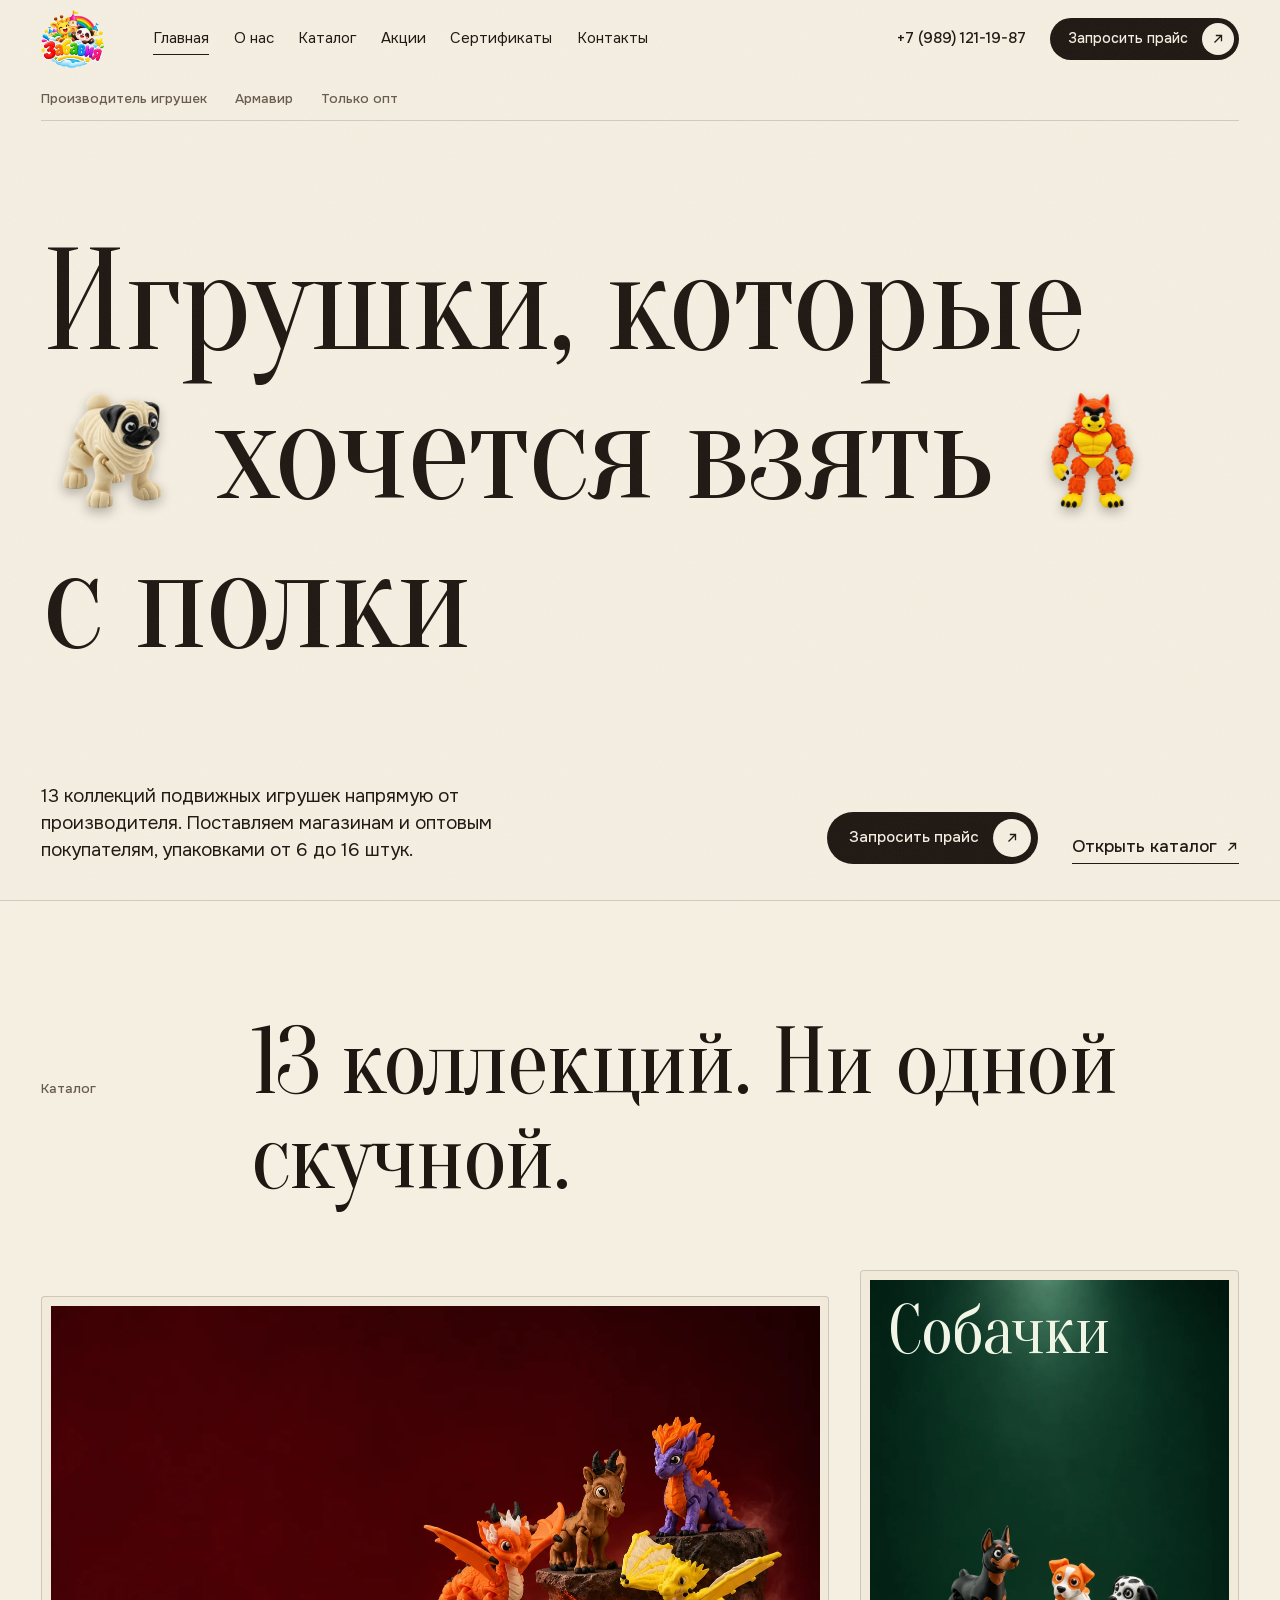
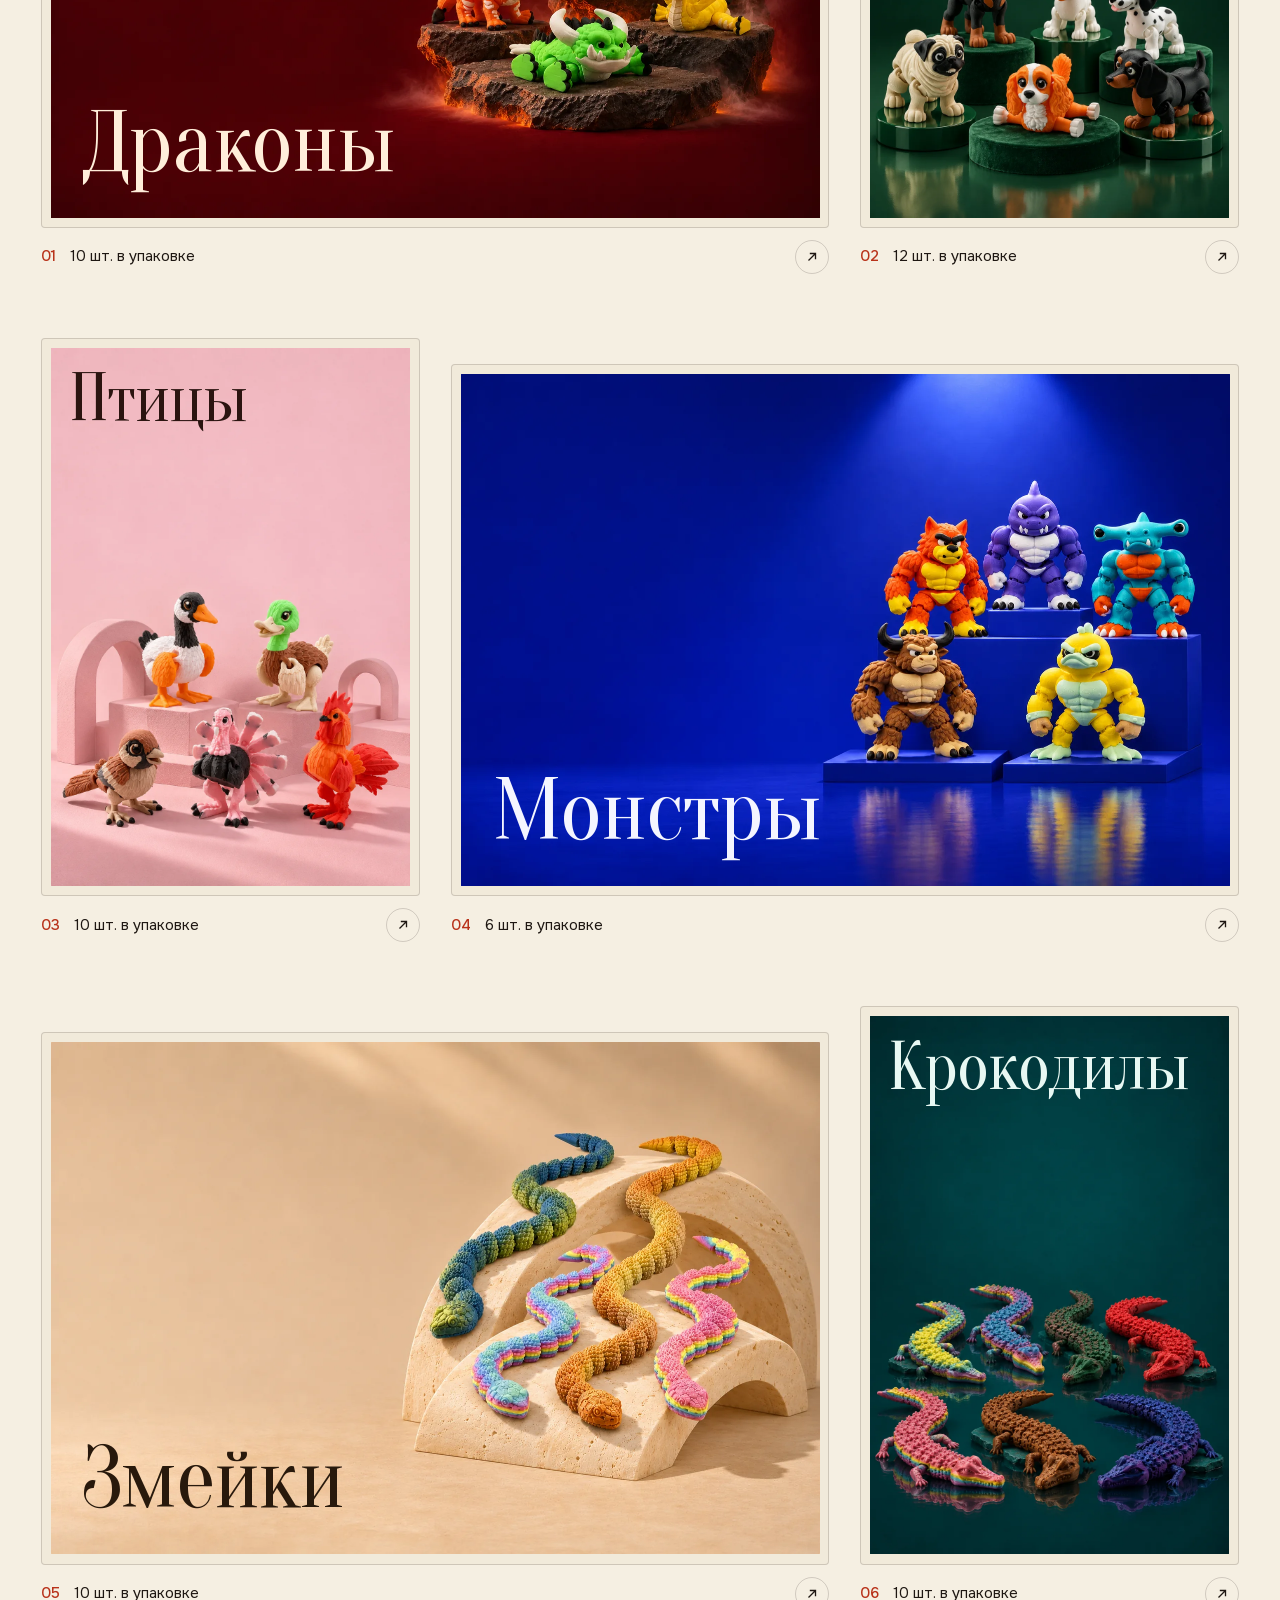
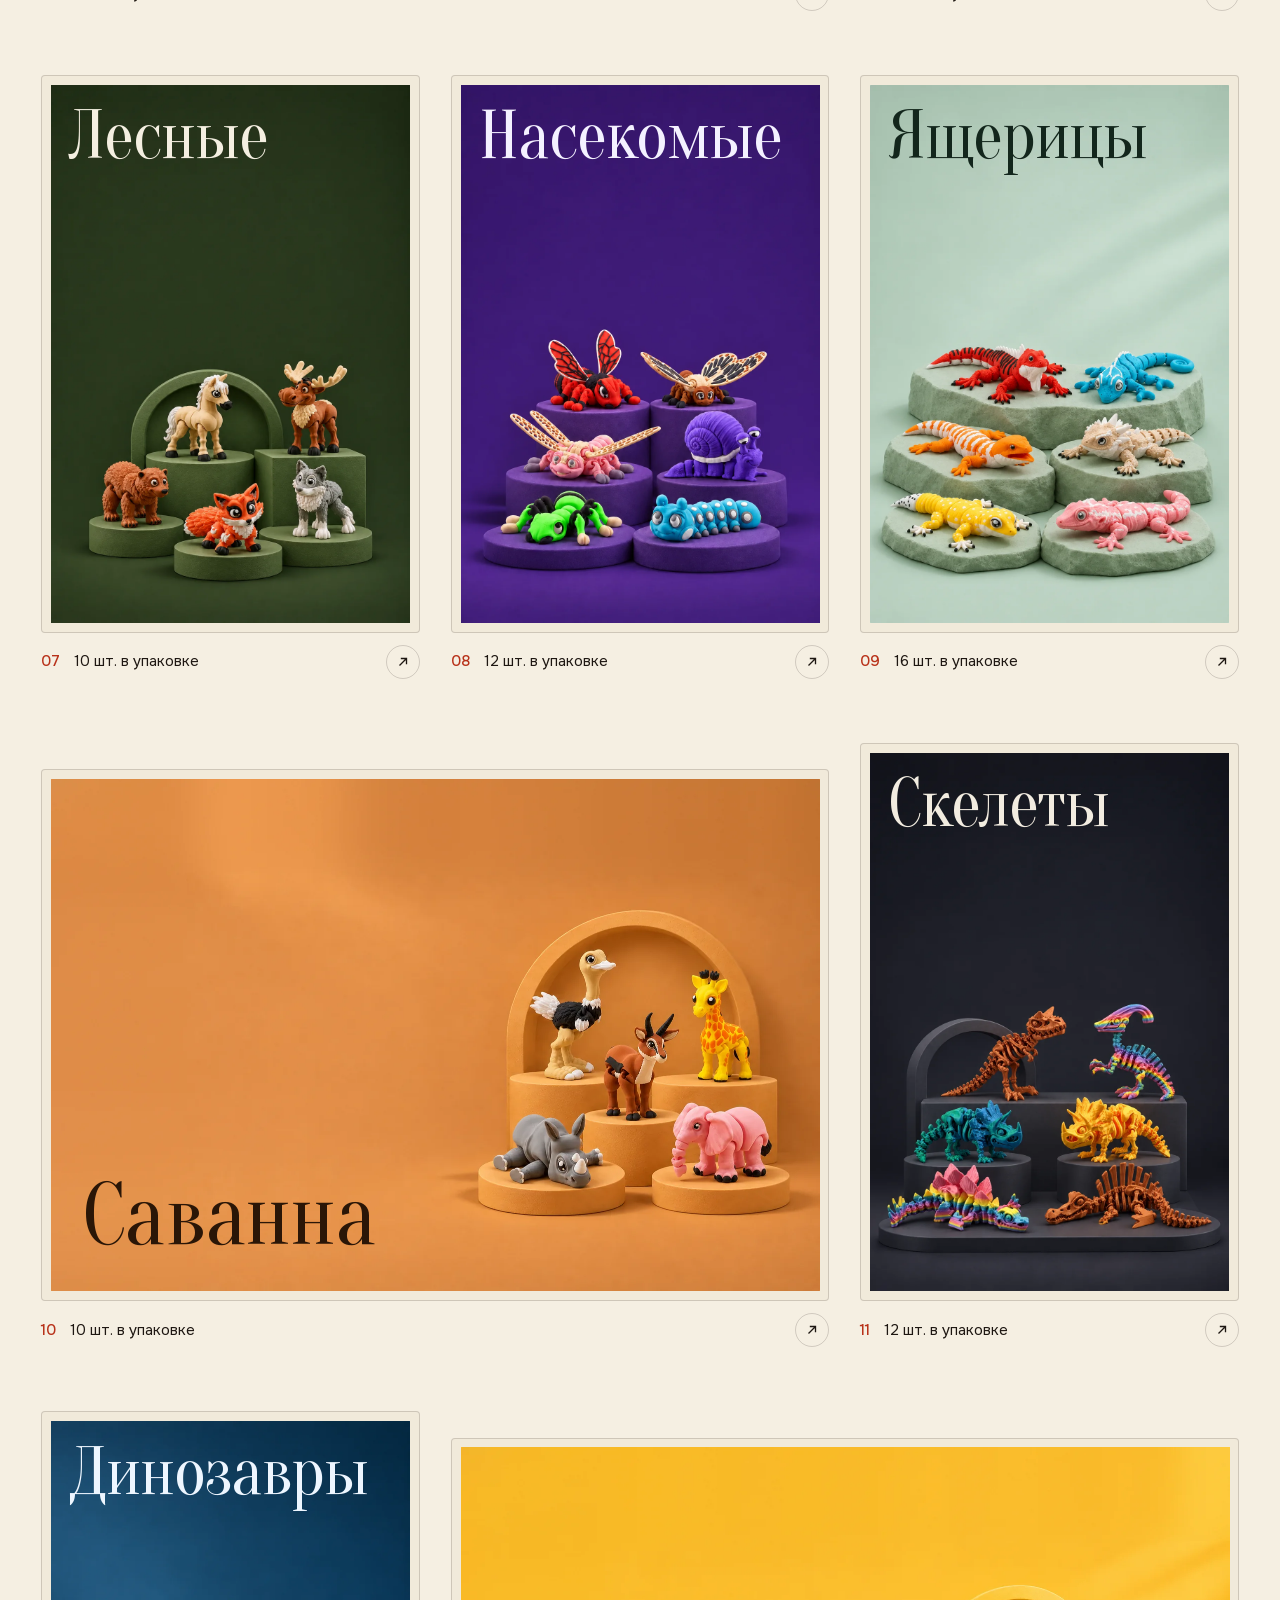
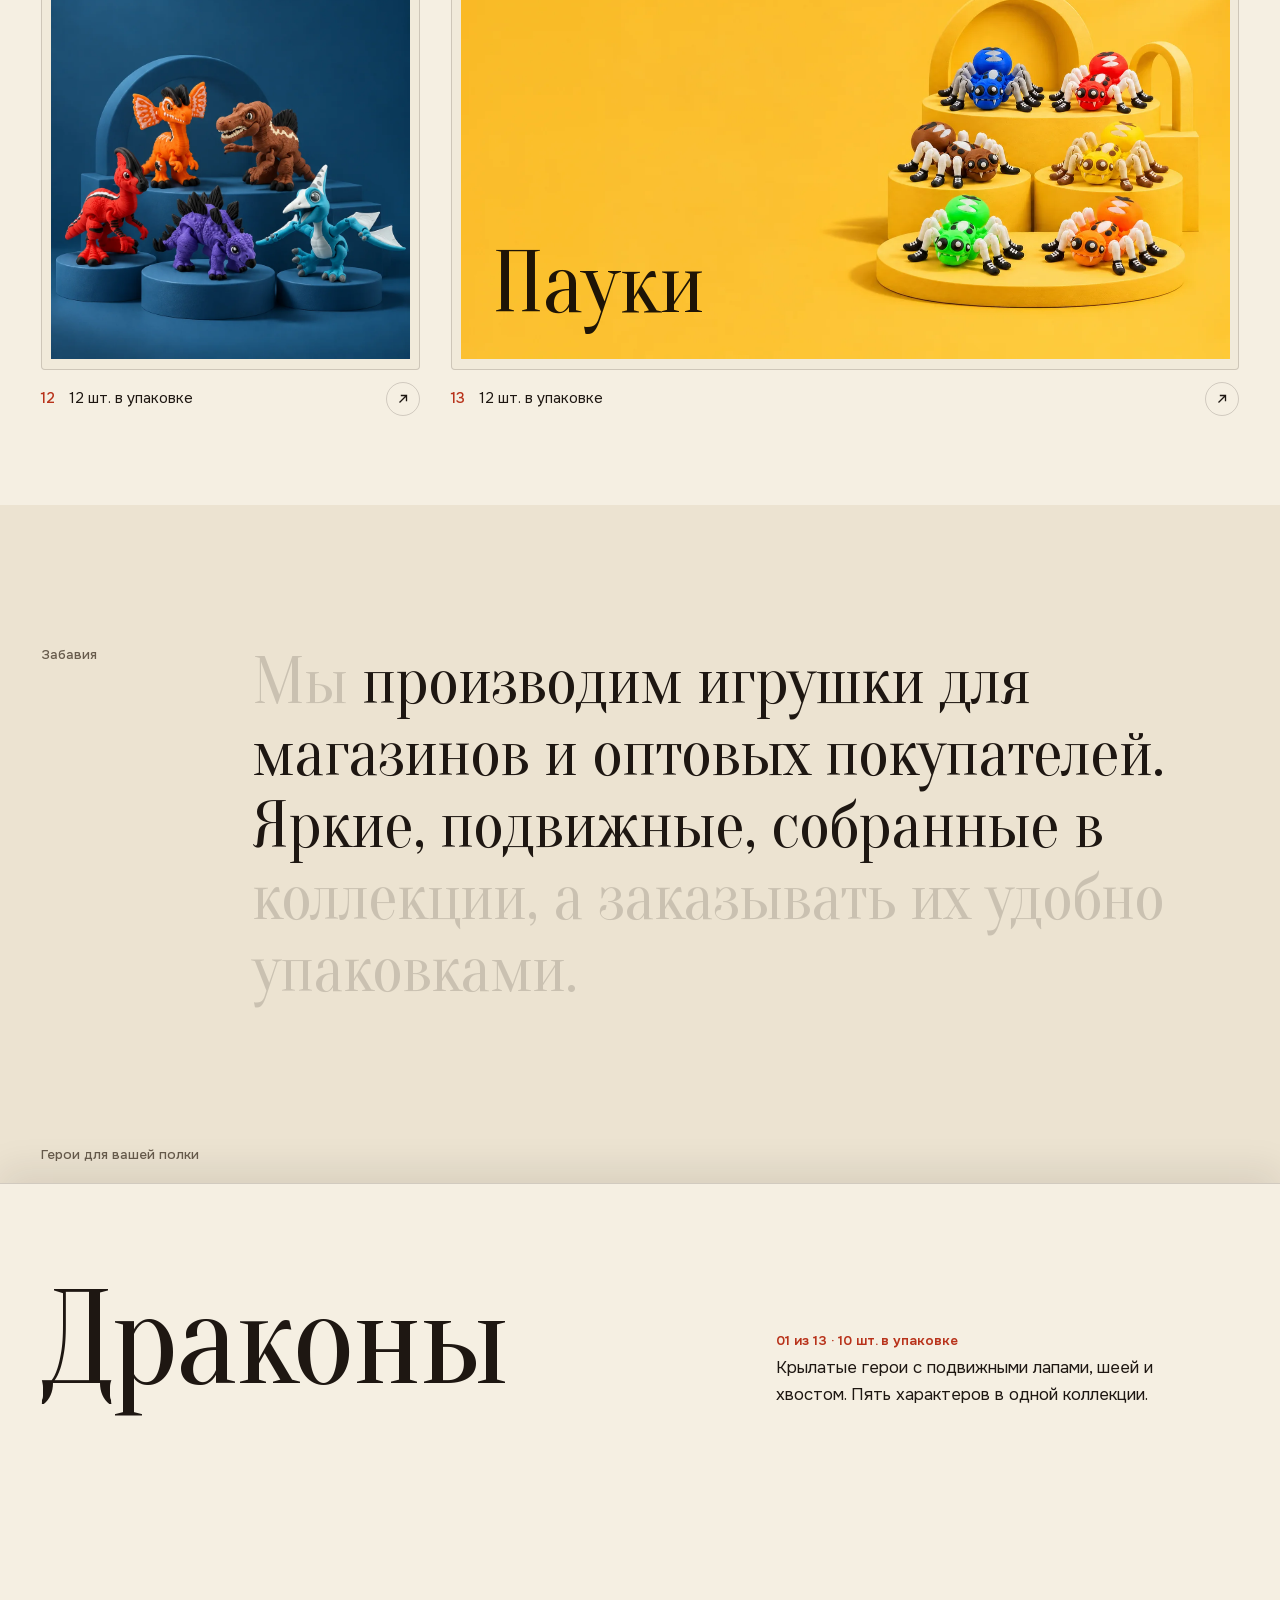
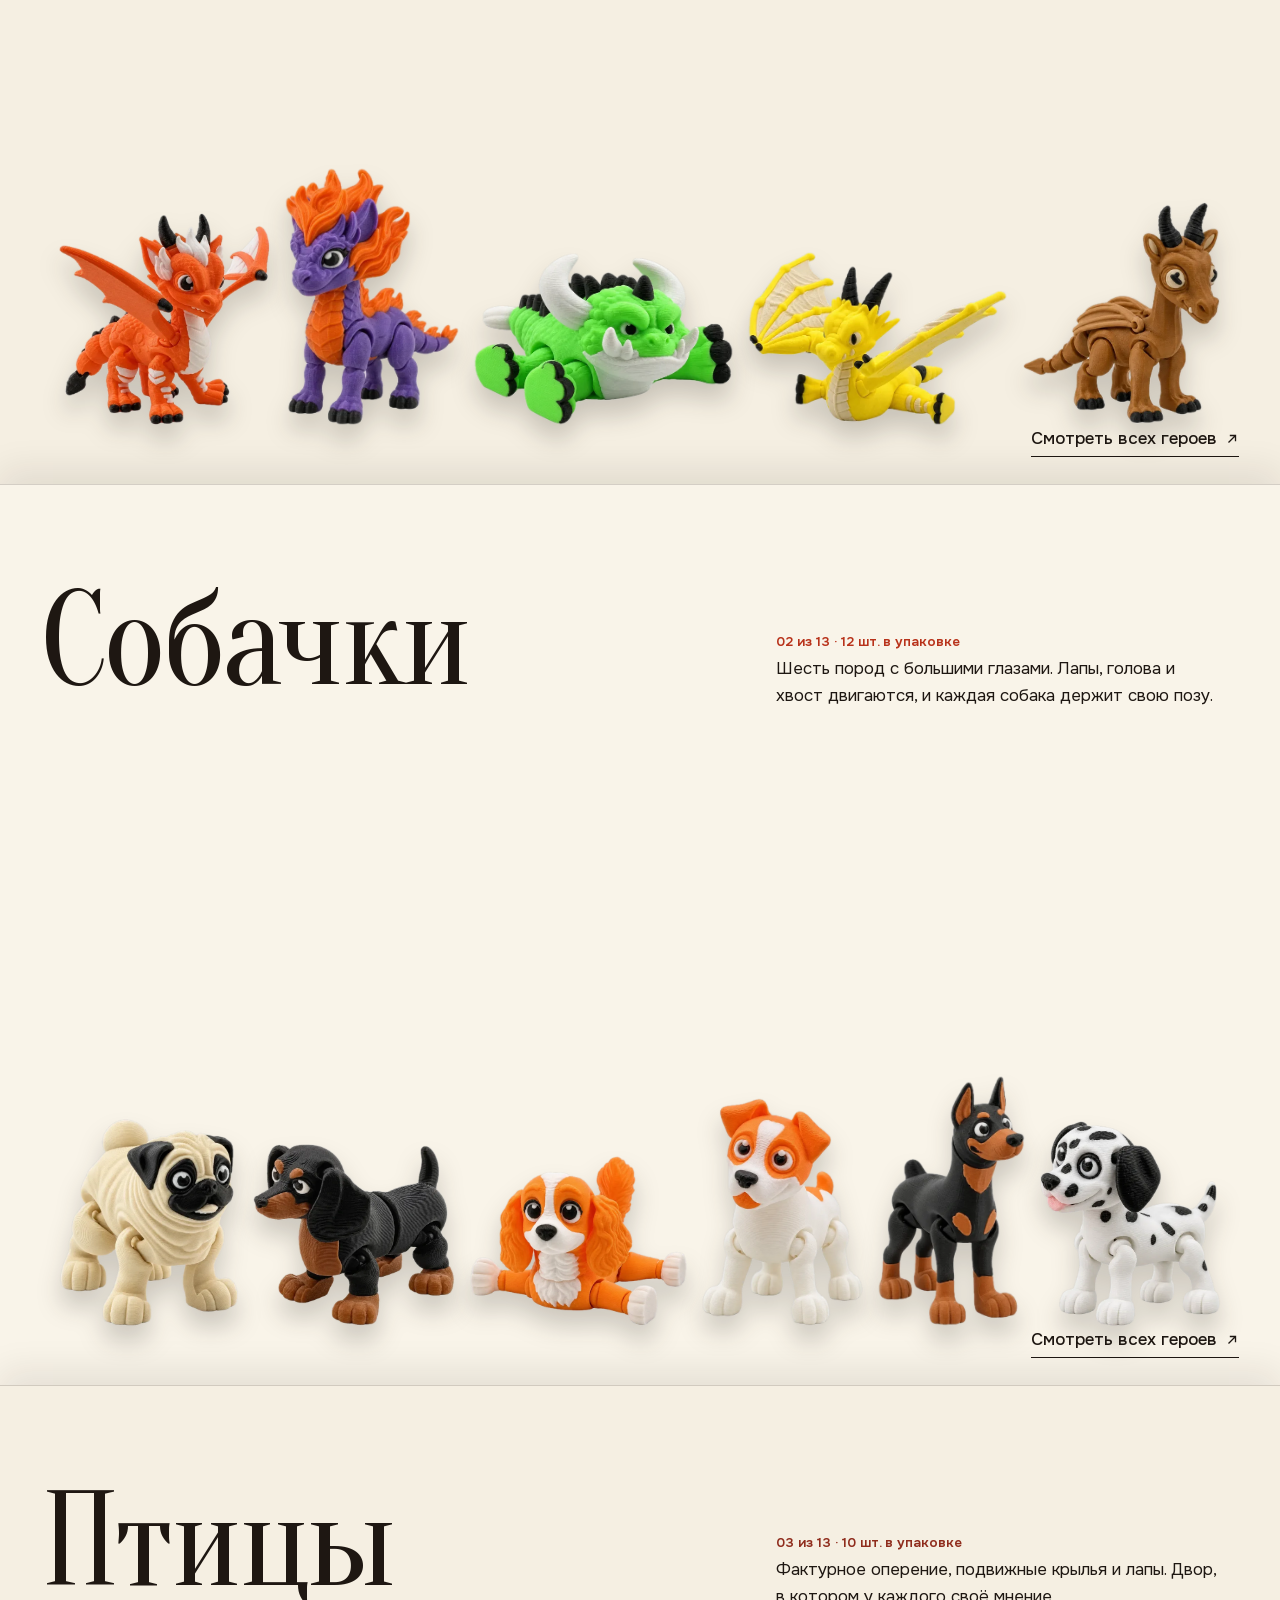
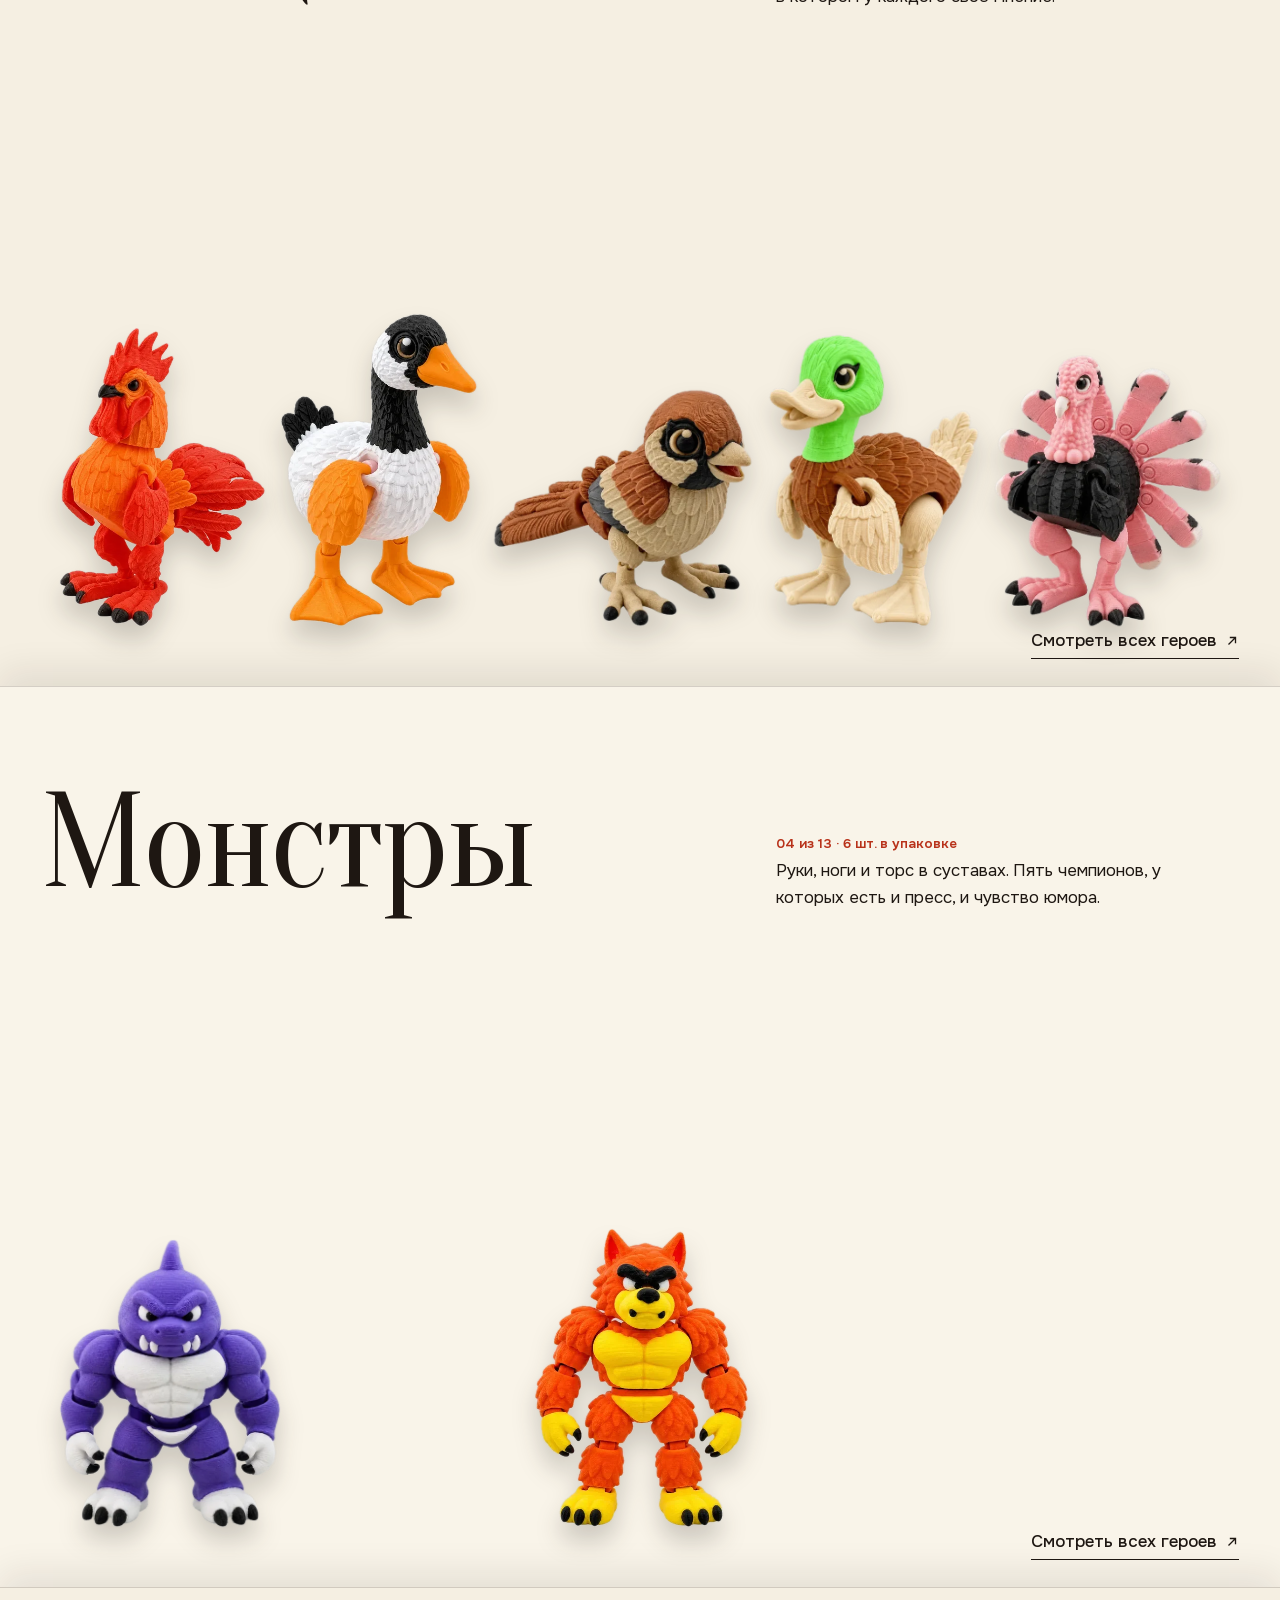
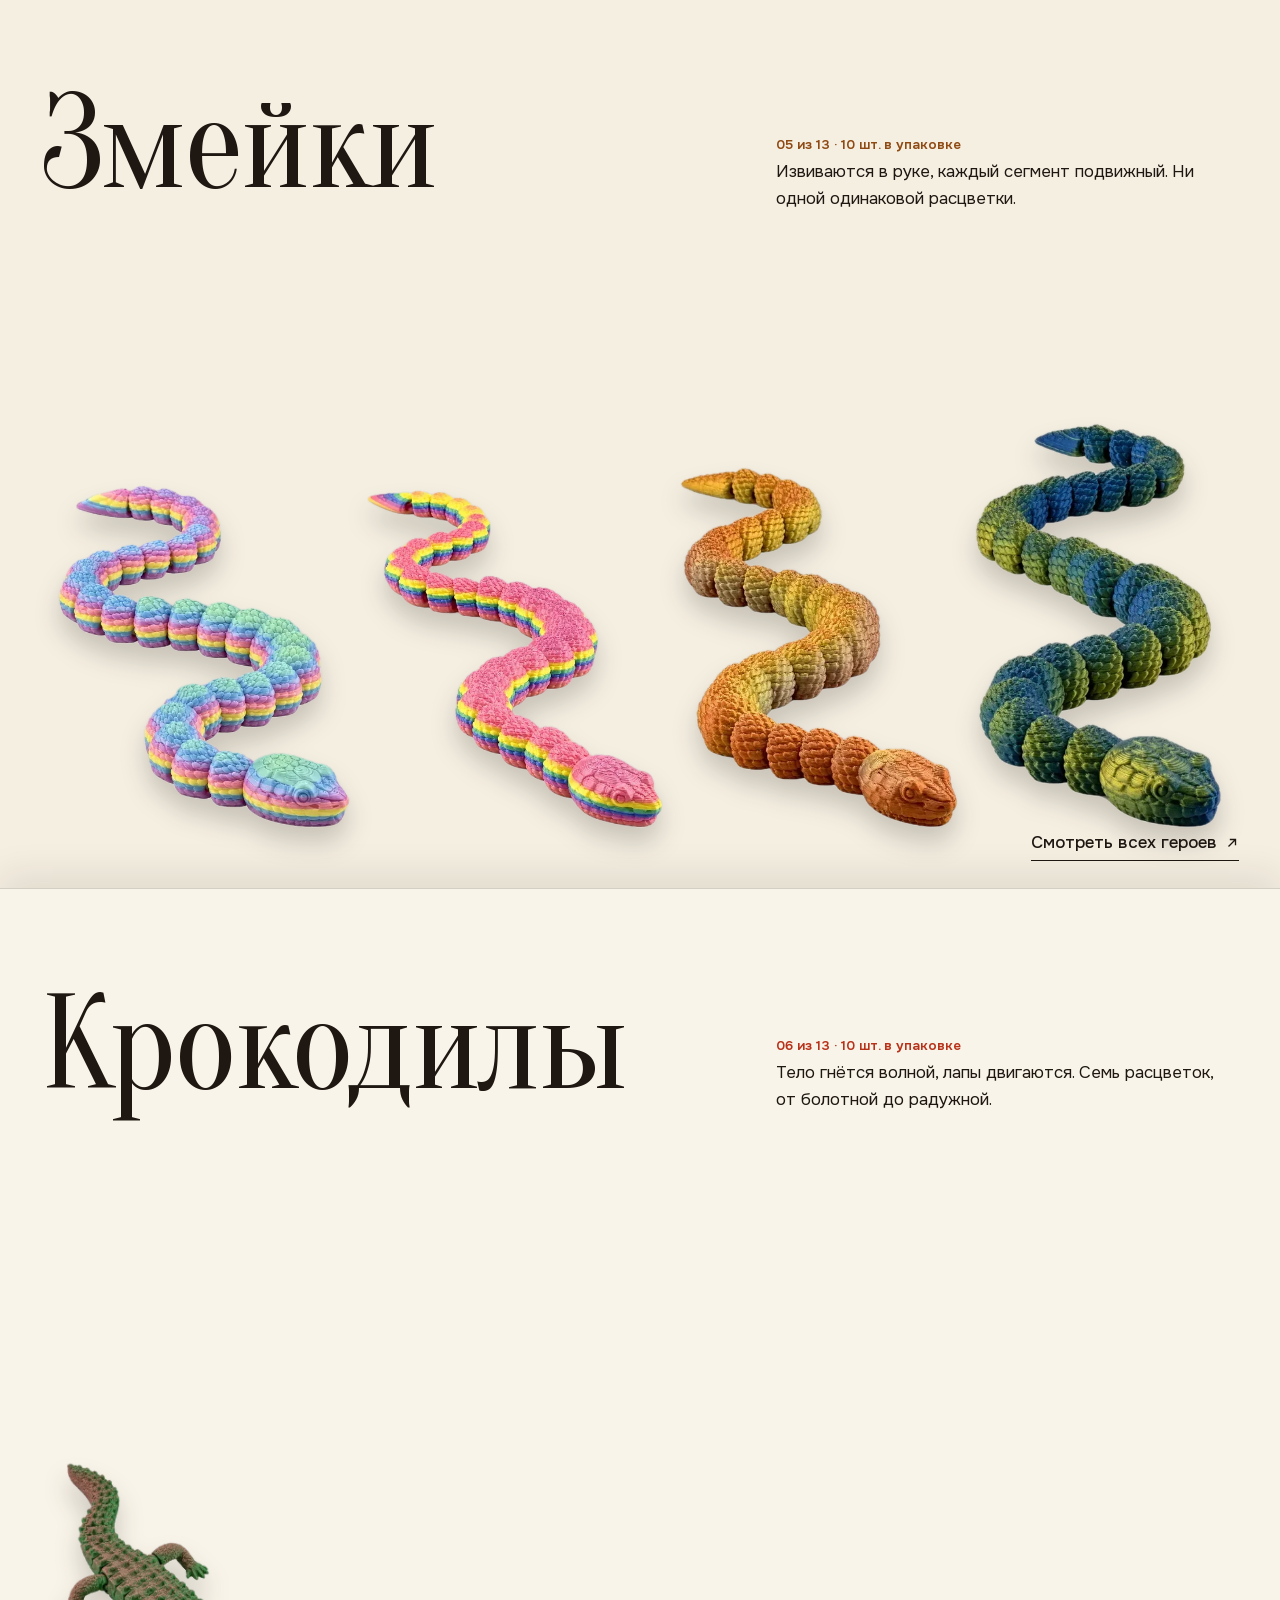
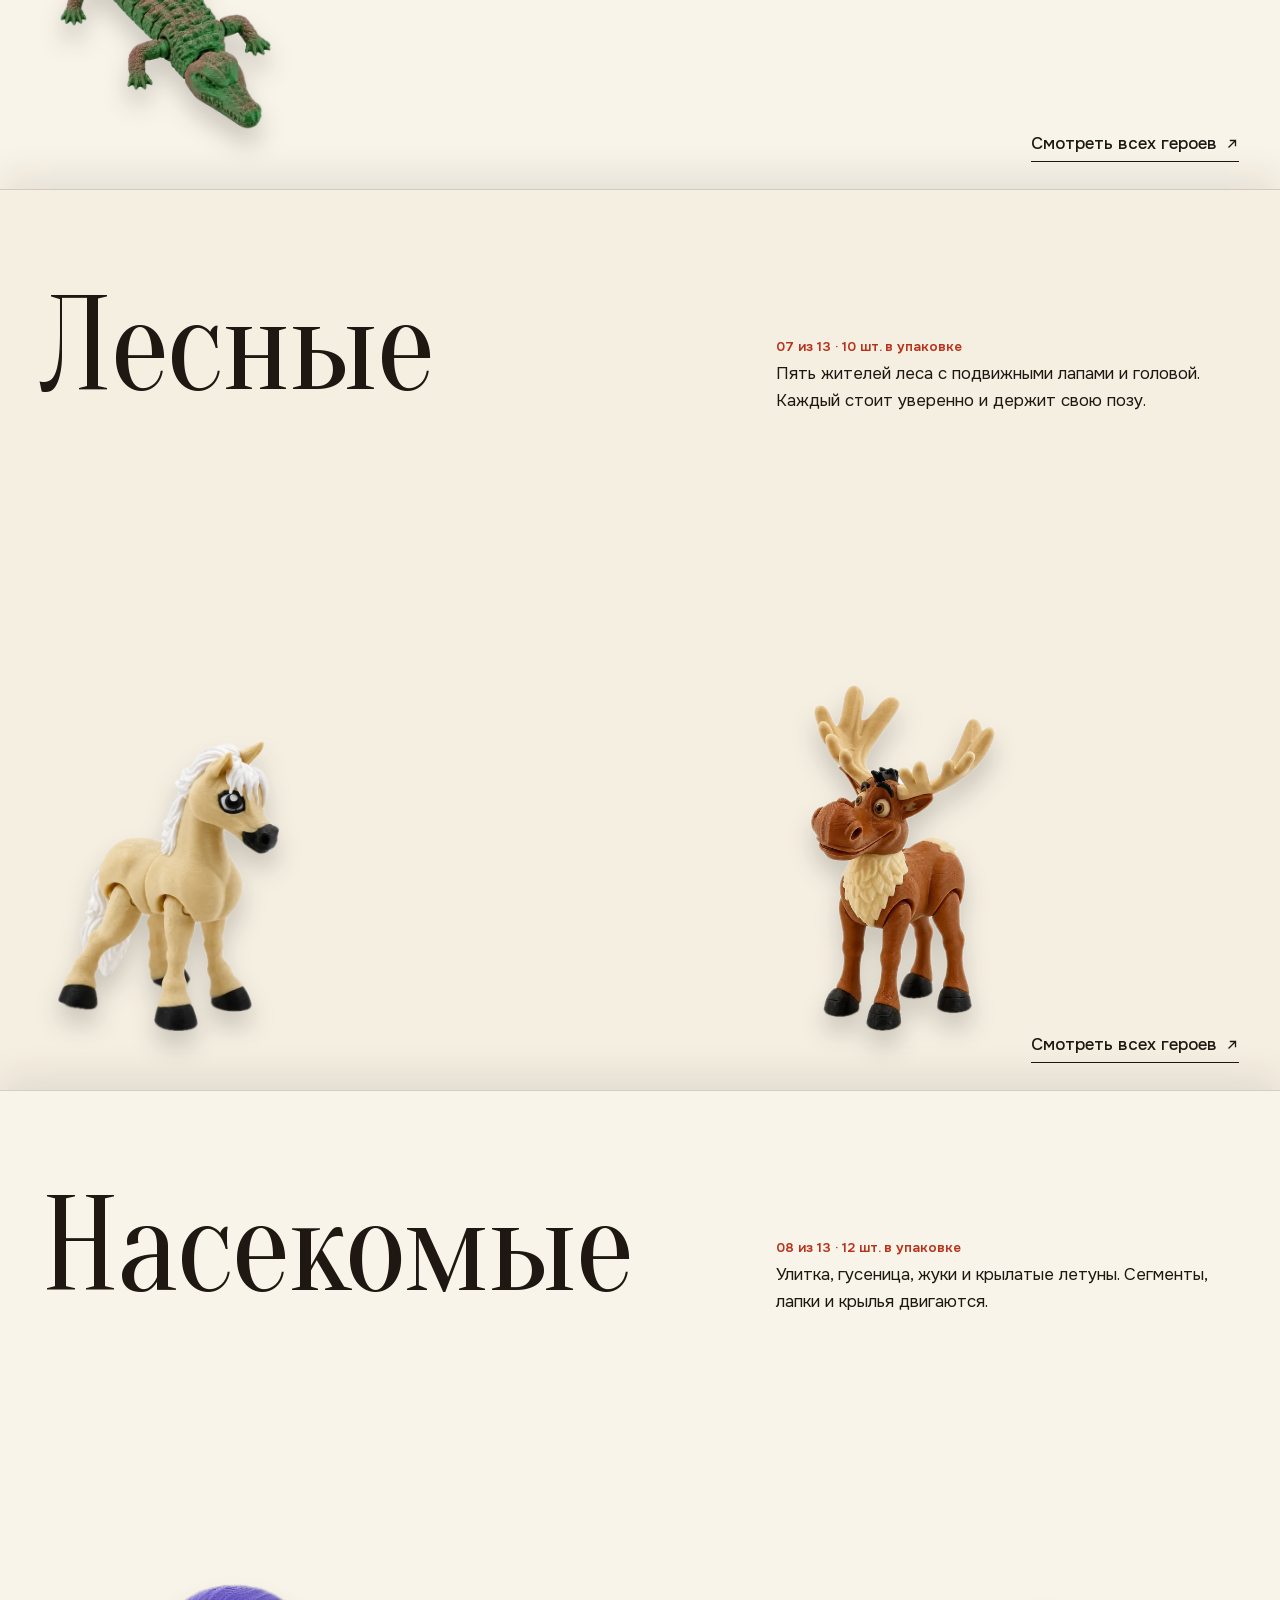
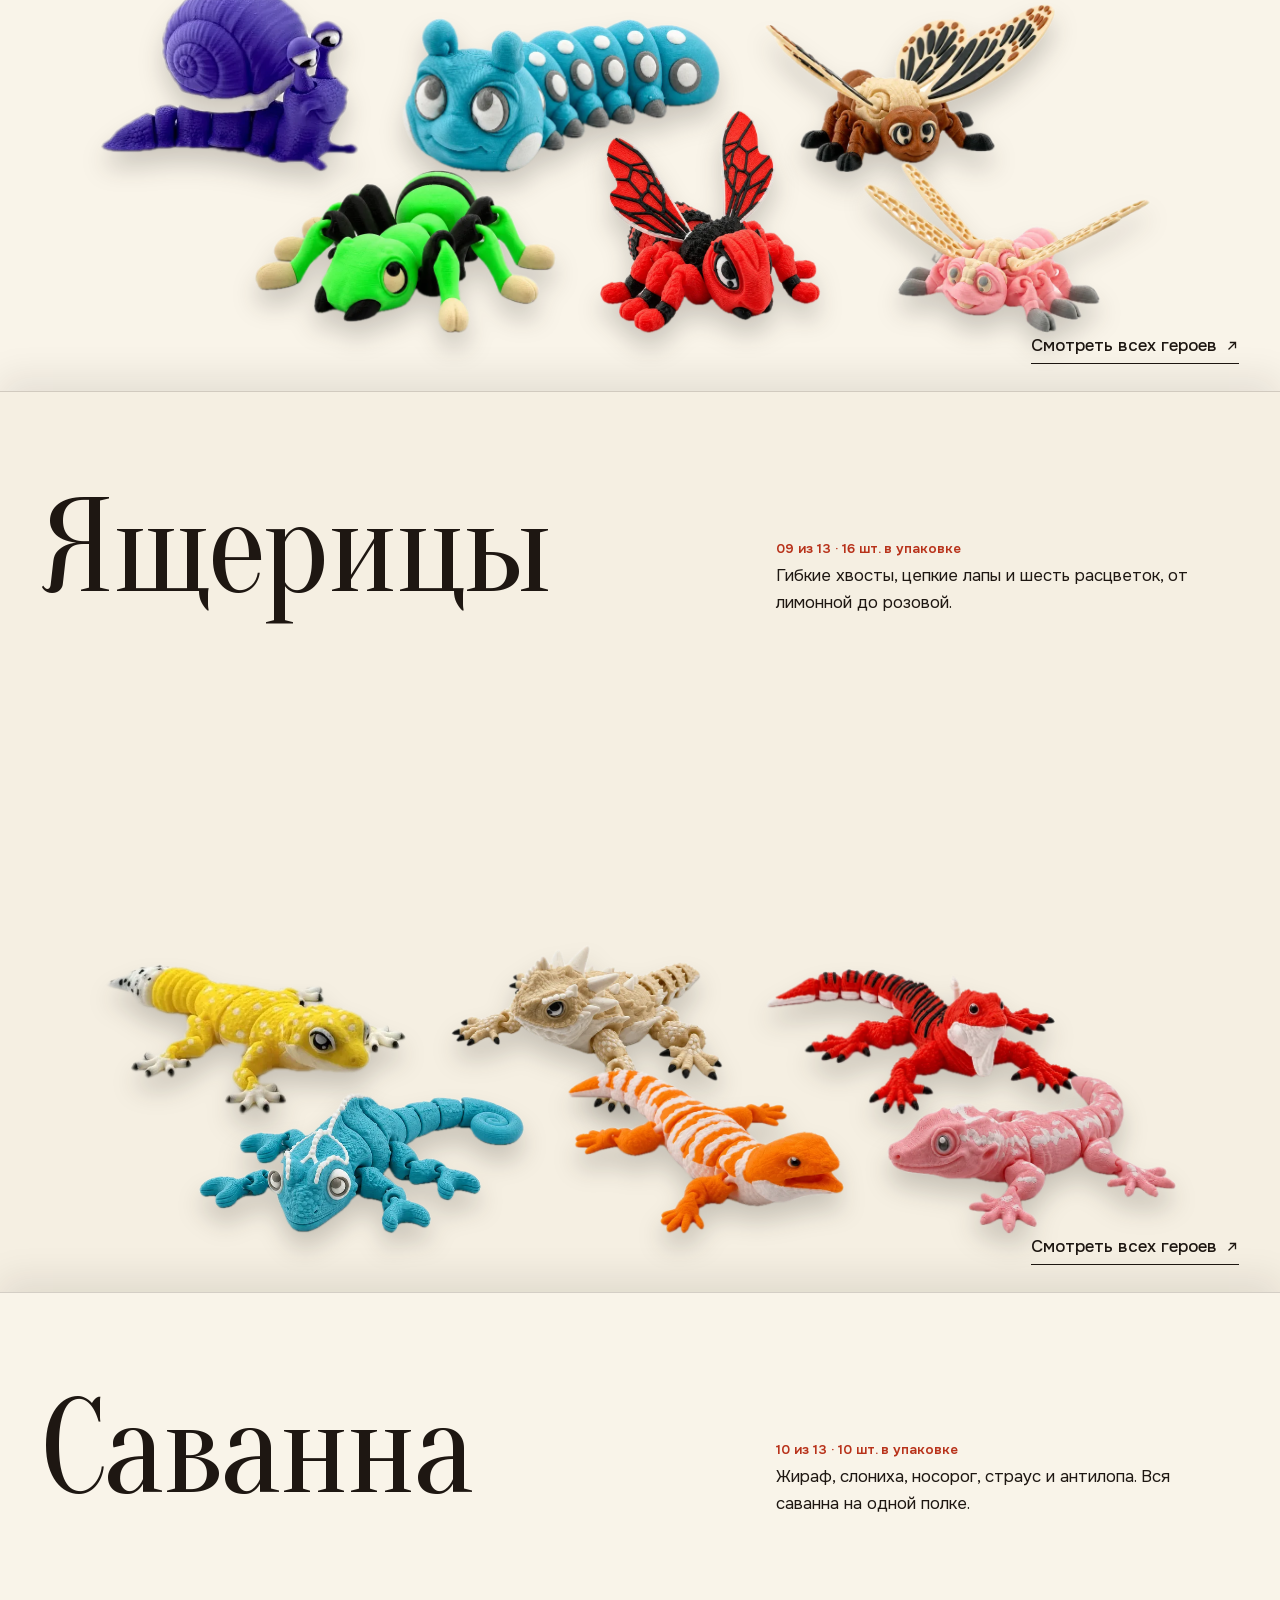
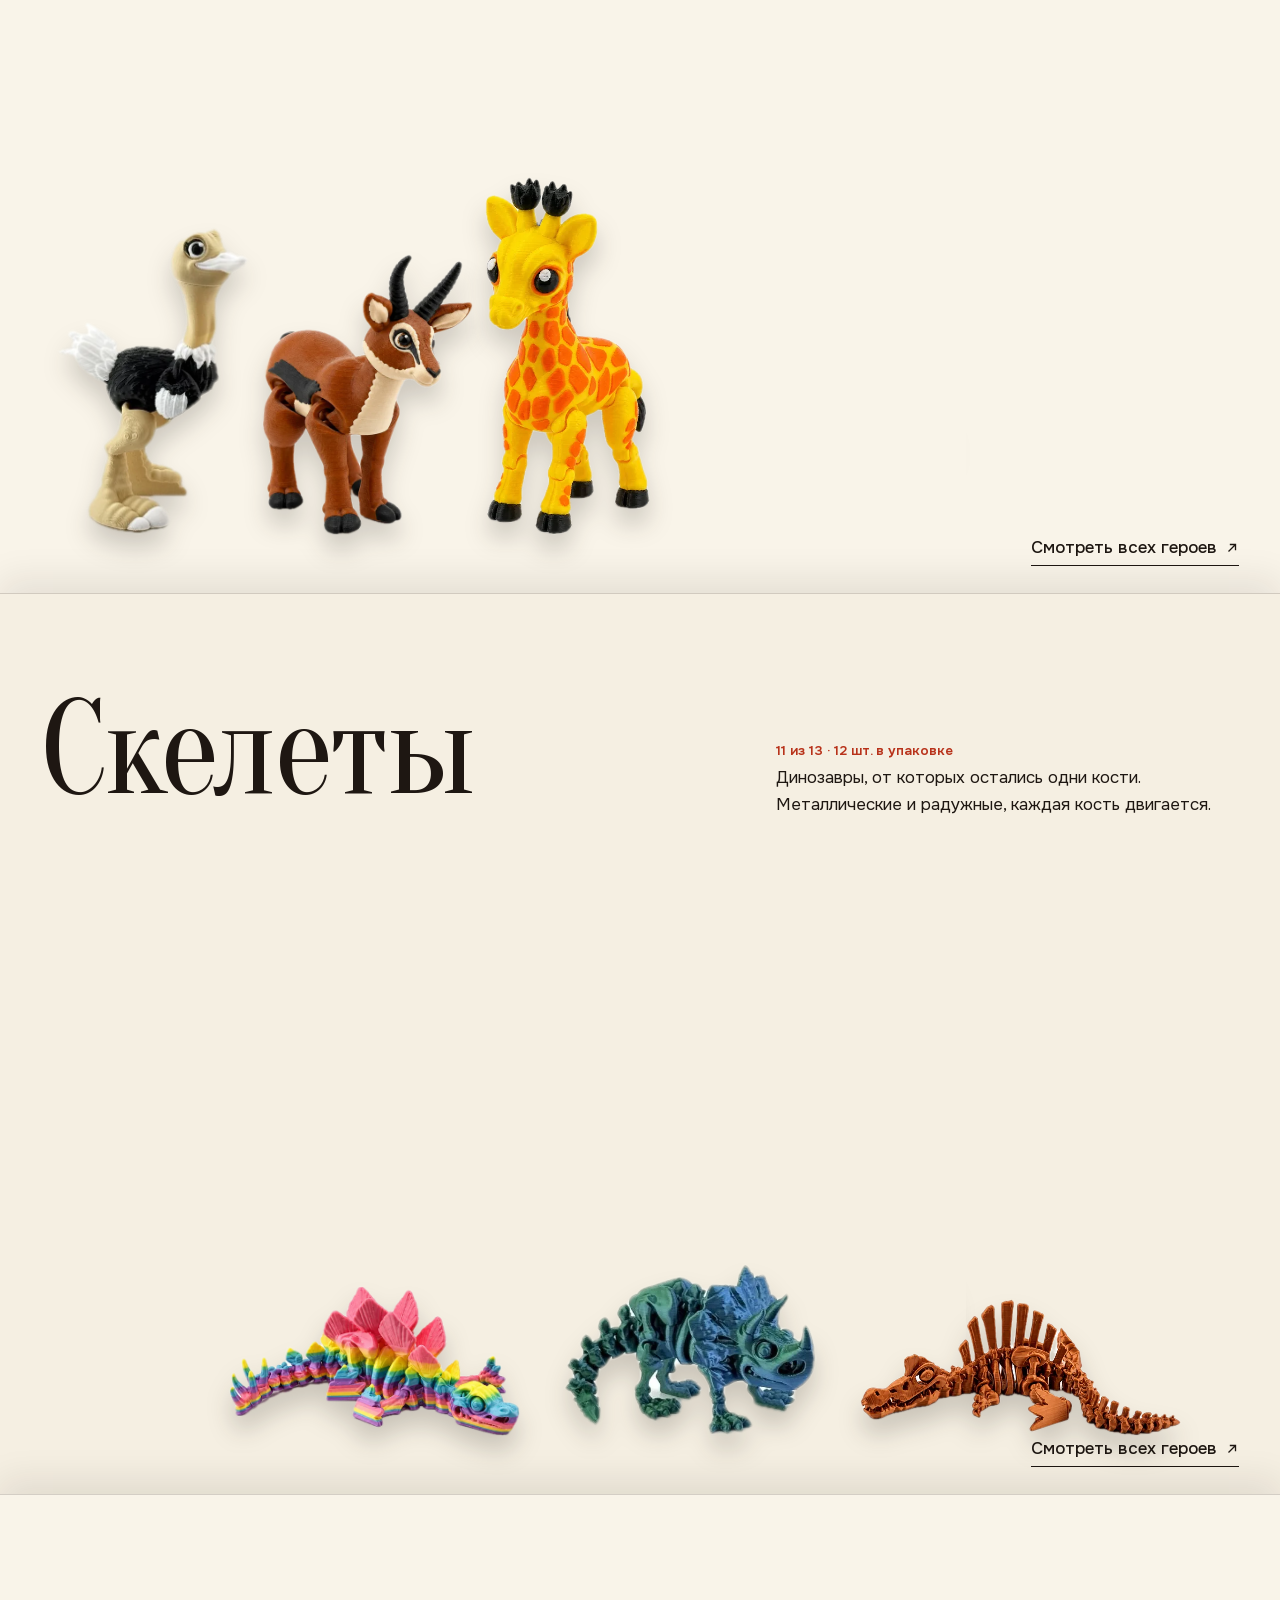
==== commit 8b6c82e1: "Метка версии только у стилей и скриптов, картинки по постоянным адресам Co-Authored-By: Claude Opus " ====
--- a/index.html
+++ b/index.html
@@ -6,33 +6,33 @@
 <meta name="robots" content="noindex,nofollow">
 <title>Забавия: подвижные игрушки оптом от производителя</title>
 <meta name="description" content="Подвижные игрушки оптом от производителя: драконы, собачки, динозавры, насекомые, ящерицы, животные леса и саванны. Армавир.">
-<link rel="icon" href="assets/img/logo-s.webp?v=2611081246" type="image/webp">
-<link rel="stylesheet" href="assets/fonts/fonts.css?v=2611081246">
-<link rel="stylesheet" href="assets/site.css?v=2611081246">
+<link rel="icon" href="assets/img/logo-s.webp?v=2611081247" type="image/webp">
+<link rel="stylesheet" href="assets/fonts/fonts.css?v=2611081247">
+<link rel="stylesheet" href="assets/site.css?v=2611081247">
 </head>
 <body class="is-home">
-<header class="top" id="top"><div class="wrap top-in"><a class="brand" href="index.html" aria-label="Забавия, на главную"><img src="assets/img/logo-s.webp?v=2611081246" alt="Забавия" width="120" height="104"></a>
+<header class="top" id="top"><div class="wrap top-in"><a class="brand" href="index.html" aria-label="Забавия, на главную"><img src="assets/img/logo-s.webp?v=2611081247" alt="Забавия" width="120" height="104"></a>
 <nav class="nav" aria-label="Основное меню"><a href="index.html" aria-current="page">Главная</a><a href="o-nas.html">О нас</a><a href="katalog.html">Каталог</a><a href="akcii.html">Акции</a><a href="sertifikaty.html">Сертификаты</a><a href="kontakty.html">Контакты</a></nav>
 <a class="tel" href="tel:+79891211987">+7 (989) 121-19-87</a><a class="btn btn-top" href="kontakty.html"><span>Запросить прайс</span><i><svg viewBox="0 0 16 16" width="14" height="14" aria-hidden="true"><path d="M4 12 12 4M5.5 4H12v6.5" fill="none" stroke="currentColor" stroke-width="1.5"/></svg></i></a>
 <button class="burger" id="burger" aria-label="Открыть меню" aria-expanded="false"><i></i><i></i></button></div></header>
 <div class="menu" id="menu"><nav aria-label="Меню для телефона"><a href="index.html" aria-current="page" style="--i:0"><span>Главная</span></a><a href="o-nas.html" style="--i:1"><span>О нас</span></a><a href="katalog.html" style="--i:2"><span>Каталог</span></a><a href="akcii.html" style="--i:3"><span>Акции</span></a><a href="sertifikaty.html" style="--i:4"><span>Сертификаты</span></a><a href="kontakty.html" style="--i:5"><span>Контакты</span></a></nav><a class="tel2" href="tel:+79891211987">+7 (989) 121-19-87</a></div>
 <main><section class="hero" aria-label="Забавия">
 <div class="wrap hero-g"><p class="kick hero-k"><span>Производитель игрушек</span><span>Армавир</span><span>Только опт</span></p>
-<h1 class="d hero-t split">Игрушки, которые <span class="slot" data-set="pug,jack,d-orange,m-shark,doberman" aria-hidden="true"><img src="assets/img/toys/pug.webp?v=2611081246" alt=""></span> хочется взять <span class="slot" data-set="m-wolf,b-rooster,d-purple,dalmatian,m-duck" aria-hidden="true"><img src="assets/img/toys/m-wolf.webp?v=2611081246" alt=""></span> с&nbsp;полки</h1>
+<h1 class="d hero-t split">Игрушки, которые <span class="slot" data-set="pug,jack,d-orange,m-shark,doberman" aria-hidden="true"><img src="assets/img/toys/pug.webp?v=2611081247" alt=""></span> хочется взять <span class="slot" data-set="m-wolf,b-rooster,d-purple,dalmatian,m-duck" aria-hidden="true"><img src="assets/img/toys/m-wolf.webp?v=2611081247" alt=""></span> с&nbsp;полки</h1>
 <div class="hero-b"><p class="lead">13 коллекций подвижных игрушек напрямую от производителя. Поставляем магазинам и оптовым покупателям, упаковками от 6 до 16 штук.</p><a class="btn " href="kontakty.html"><span>Запросить прайс</span><i><svg viewBox="0 0 16 16" width="14" height="14" aria-hidden="true"><path d="M4 12 12 4M5.5 4H12v6.5" fill="none" stroke="currentColor" stroke-width="1.5"/></svg></i></a><a class="tlink" href="katalog.html">Открыть каталог <svg viewBox="0 0 16 16" width="14" height="14" aria-hidden="true"><path d="M4 12 12 4M5.5 4H12v6.5" fill="none" stroke="currentColor" stroke-width="1.5"/></svg></a></div></div></section>
-<section class="index"><div class="wrap"><div class="sec-h"><p class="kick">Каталог</p><h2 class="d split">13 коллекций. Ни&nbsp;одной скучной.</h2></div><div class="plates"><a class="plate plate-w" href="katalog.html#dragons" style="--bg:#3a0705;--fg:#ffeeda;--ac:#ff9a4d"><span class="mat"><span class="pic-wrap"><picture><source media="(max-width:760px)" srcset="assets/img/scenes/dragons-t.webp?v=2611081246" width="1024" height="1536"><img src="assets/img/scenes/dragons-w.webp?v=2611081246" width="1536" height="1024" alt="Коллекция Драконы" loading="lazy"></picture><span class="p-name d">Драконы</span></span></span><span class="p-cap"><b>01</b><span>10 шт. в упаковке</span><i><svg viewBox="0 0 16 16" width="14" height="14" aria-hidden="true"><path d="M4 12 12 4M5.5 4H12v6.5" fill="none" stroke="currentColor" stroke-width="1.5"/></svg></i></span></a><a class="plate plate-t" href="katalog.html#dogs" style="--bg:#0d3b30;--fg:#f1f5e6;--ac:#e9c64f"><span class="mat"><span class="pic-wrap"><picture><source media="(max-width:760px)" srcset="assets/img/scenes/dogs-t.webp?v=2611081246" width="1024" height="1536"><img src="assets/img/scenes/dogs-t.webp?v=2611081246" width="1024" height="1536" alt="Коллекция Собачки" loading="lazy"></picture><span class="p-name d">Собачки</span></span></span><span class="p-cap"><b>02</b><span>12 шт. в упаковке</span><i><svg viewBox="0 0 16 16" width="14" height="14" aria-hidden="true"><path d="M4 12 12 4M5.5 4H12v6.5" fill="none" stroke="currentColor" stroke-width="1.5"/></svg></i></span></a><a class="plate plate-t" href="katalog.html#birds" style="--bg:#efb6b4;--fg:#2b1410;--ac:#8f2c1c"><span class="mat"><span class="pic-wrap"><picture><source media="(max-width:760px)" srcset="assets/img/scenes/birds-t.webp?v=2611081246" width="1024" height="1536"><img src="assets/img/scenes/birds-t.webp?v=2611081246" width="1024" height="1536" alt="Коллекция Птицы" loading="lazy"></picture><span class="p-name d">Птицы</span></span></span><span class="p-cap"><b>03</b><span>10 шт. в упаковке</span><i><svg viewBox="0 0 16 16" width="14" height="14" aria-hidden="true"><path d="M4 12 12 4M5.5 4H12v6.5" fill="none" stroke="currentColor" stroke-width="1.5"/></svg></i></span></a><a class="plate plate-w" href="katalog.html#monsters" style="--bg:#1820b8;--fg:#f4f5ff;--ac:#ffd43f"><span class="mat"><span class="pic-wrap"><picture><source media="(max-width:760px)" srcset="assets/img/scenes/monsters-t.webp?v=2611081246" width="1024" height="1536"><img src="assets/img/scenes/monsters-w.webp?v=2611081246" width="1536" height="1024" alt="Коллекция Монстры" loading="lazy"></picture><span class="p-name d">Монстры</span></span></span><span class="p-cap"><b>04</b><span>6 шт. в упаковке</span><i><svg viewBox="0 0 16 16" width="14" height="14" aria-hidden="true"><path d="M4 12 12 4M5.5 4H12v6.5" fill="none" stroke="currentColor" stroke-width="1.5"/></svg></i></span></a><a class="plate plate-w" href="katalog.html#snake" style="--bg:#efd6b3;--fg:#28190c;--ac:#8f4a13"><span class="mat"><span class="pic-wrap"><picture><source media="(max-width:760px)" srcset="assets/img/scenes/snake-t.webp?v=2611081246" width="1024" height="1536"><img src="assets/img/scenes/snake-w.webp?v=2611081246" width="1536" height="1024" alt="Коллекция Змейки" loading="lazy"></picture><span class="p-name d">Змейки</span></span></span><span class="p-cap"><b>05</b><span>10 шт. в упаковке</span><i><svg viewBox="0 0 16 16" width="14" height="14" aria-hidden="true"><path d="M4 12 12 4M5.5 4H12v6.5" fill="none" stroke="currentColor" stroke-width="1.5"/></svg></i></span></a><a class="plate plate-t" href="katalog.html#croc" style="--bg:#0a3d42;--fg:#e8f8f3;--ac:#ffb44d"><span class="mat"><span class="pic-wrap"><picture><source media="(max-width:760px)" srcset="assets/img/scenes/croc-t.webp?v=2611081246" width="1024" height="1536"><img src="assets/img/scenes/croc-t.webp?v=2611081246" width="1024" height="1536" alt="Коллекция Крокодилы" loading="lazy"></picture><span class="p-name d">Крокодилы</span></span></span><span class="p-cap"><b>06</b><span>10 шт. в упаковке</span><i><svg viewBox="0 0 16 16" width="14" height="14" aria-hidden="true"><path d="M4 12 12 4M5.5 4H12v6.5" fill="none" stroke="currentColor" stroke-width="1.5"/></svg></i></span></a><a class="plate plate-t" href="katalog.html#forest" style="--bg:#24361f;--fg:#f4efe1;--ac:#f0a54a"><span class="mat"><span class="pic-wrap"><picture><source media="(max-width:760px)" srcset="assets/img/scenes/forest-t.webp?v=2611081246" width="1024" height="1536"><img src="assets/img/scenes/forest-t.webp?v=2611081246" width="1024" height="1536" alt="Коллекция Лесные" loading="lazy"></picture><span class="p-name d">Лесные</span></span></span><span class="p-cap"><b>07</b><span>10 шт. в упаковке</span><i><svg viewBox="0 0 16 16" width="14" height="14" aria-hidden="true"><path d="M4 12 12 4M5.5 4H12v6.5" fill="none" stroke="currentColor" stroke-width="1.5"/></svg></i></span></a><a class="plate plate-t" href="katalog.html#insects" style="--bg:#2b2163;--fg:#f4f1ff;--ac:#a6f25a"><span class="mat"><span class="pic-wrap"><picture><source media="(max-width:760px)" srcset="assets/img/scenes/insects-t.webp?v=2611081246" width="1024" height="1536"><img src="assets/img/scenes/insects-t.webp?v=2611081246" width="1024" height="1536" alt="Коллекция Насекомые" loading="lazy"></picture><span class="p-name d">Насекомые</span></span></span><span class="p-cap"><b>08</b><span>12 шт. в упаковке</span><i><svg viewBox="0 0 16 16" width="14" height="14" aria-hidden="true"><path d="M4 12 12 4M5.5 4H12v6.5" fill="none" stroke="currentColor" stroke-width="1.5"/></svg></i></span></a><a class="plate plate-t" href="katalog.html#lizards" style="--bg:#cfe5d6;--fg:#13261c;--ac:#c2441a"><span class="mat"><span class="pic-wrap"><picture><source media="(max-width:760px)" srcset="assets/img/scenes/lizards-t.webp?v=2611081246" width="1024" height="1536"><img src="assets/img/scenes/lizards-t.webp?v=2611081246" width="1024" height="1536" alt="Коллекция Ящерицы" loading="lazy"></picture><span class="p-name d">Ящерицы</span></span></span><span class="p-cap"><b>09</b><span>16 шт. в упаковке</span><i><svg viewBox="0 0 16 16" width="14" height="14" aria-hidden="true"><path d="M4 12 12 4M5.5 4H12v6.5" fill="none" stroke="currentColor" stroke-width="1.5"/></svg></i></span></a><a class="plate plate-w" href="katalog.html#savanna" style="--bg:#e2a65c;--fg:#2a1607;--ac:#7a2a0c"><span class="mat"><span class="pic-wrap"><picture><source media="(max-width:760px)" srcset="assets/img/scenes/savanna-t.webp?v=2611081246" width="1024" height="1536"><img src="assets/img/scenes/savanna-w.webp?v=2611081246" width="1536" height="1024" alt="Коллекция Саванна" loading="lazy"></picture><span class="p-name d">Саванна</span></span></span><span class="p-cap"><b>10</b><span>10 шт. в упаковке</span><i><svg viewBox="0 0 16 16" width="14" height="14" aria-hidden="true"><path d="M4 12 12 4M5.5 4H12v6.5" fill="none" stroke="currentColor" stroke-width="1.5"/></svg></i></span></a><a class="plate plate-t" href="katalog.html#skel" style="--bg:#16171d;--fg:#f2ece0;--ac:#e6b84c"><span class="mat"><span class="pic-wrap"><picture><source media="(max-width:760px)" srcset="assets/img/scenes/skel-t.webp?v=2611081246" width="1024" height="1536"><img src="assets/img/scenes/skel-t.webp?v=2611081246" width="1024" height="1536" alt="Коллекция Скелеты" loading="lazy"></picture><span class="p-name d">Скелеты</span></span></span><span class="p-cap"><b>11</b><span>12 шт. в упаковке</span><i><svg viewBox="0 0 16 16" width="14" height="14" aria-hidden="true"><path d="M4 12 12 4M5.5 4H12v6.5" fill="none" stroke="currentColor" stroke-width="1.5"/></svg></i></span></a><a class="plate plate-t" href="katalog.html#dino" style="--bg:#1d4767;--fg:#eef6ff;--ac:#ffb347"><span class="mat"><span class="pic-wrap"><picture><source media="(max-width:760px)" srcset="assets/img/scenes/dino-t.webp?v=2611081246" width="1024" height="1536"><img src="assets/img/scenes/dino-t.webp?v=2611081246" width="1024" height="1536" alt="Коллекция Динозавры" loading="lazy"></picture><span class="p-name d">Динозавры</span></span></span><span class="p-cap"><b>12</b><span>12 шт. в упаковке</span><i><svg viewBox="0 0 16 16" width="14" height="14" aria-hidden="true"><path d="M4 12 12 4M5.5 4H12v6.5" fill="none" stroke="currentColor" stroke-width="1.5"/></svg></i></span></a><a class="plate plate-w" href="katalog.html#spiders" style="--bg:#ffd23f;--fg:#1e1406;--ac:#c2262b"><span class="mat"><span class="pic-wrap"><picture><source media="(max-width:760px)" srcset="assets/img/scenes/spiders-t.webp?v=2611081246" width="1024" height="1536"><img src="assets/img/scenes/spiders-w.webp?v=2611081246" width="1536" height="1024" alt="Коллекция Пауки" loading="lazy"></picture><span class="p-name d">Пауки</span></span></span><span class="p-cap"><b>13</b><span>12 шт. в упаковке</span><i><svg viewBox="0 0 16 16" width="14" height="14" aria-hidden="true"><path d="M4 12 12 4M5.5 4H12v6.5" fill="none" stroke="currentColor" stroke-width="1.5"/></svg></i></span></a></div></div></section>
+<section class="index"><div class="wrap"><div class="sec-h"><p class="kick">Каталог</p><h2 class="d split">13 коллекций. Ни&nbsp;одной скучной.</h2></div><div class="plates"><a class="plate plate-w" href="katalog.html#dragons" style="--bg:#3a0705;--fg:#ffeeda;--ac:#ff9a4d"><span class="mat"><span class="pic-wrap"><picture><source media="(max-width:760px)" srcset="assets/img/scenes/dragons-t.webp?v=2611081247" width="1024" height="1536"><img src="assets/img/scenes/dragons-w.webp?v=2611081247" width="1536" height="1024" alt="Коллекция Драконы" loading="lazy"></picture><span class="p-name d">Драконы</span></span></span><span class="p-cap"><b>01</b><span>10 шт. в упаковке</span><i><svg viewBox="0 0 16 16" width="14" height="14" aria-hidden="true"><path d="M4 12 12 4M5.5 4H12v6.5" fill="none" stroke="currentColor" stroke-width="1.5"/></svg></i></span></a><a class="plate plate-t" href="katalog.html#dogs" style="--bg:#0d3b30;--fg:#f1f5e6;--ac:#e9c64f"><span class="mat"><span class="pic-wrap"><picture><source media="(max-width:760px)" srcset="assets/img/scenes/dogs-t.webp?v=2611081247" width="1024" height="1536"><img src="assets/img/scenes/dogs-t.webp?v=2611081247" width="1024" height="1536" alt="Коллекция Собачки" loading="lazy"></picture><span class="p-name d">Собачки</span></span></span><span class="p-cap"><b>02</b><span>12 шт. в упаковке</span><i><svg viewBox="0 0 16 16" width="14" height="14" aria-hidden="true"><path d="M4 12 12 4M5.5 4H12v6.5" fill="none" stroke="currentColor" stroke-width="1.5"/></svg></i></span></a><a class="plate plate-t" href="katalog.html#birds" style="--bg:#efb6b4;--fg:#2b1410;--ac:#8f2c1c"><span class="mat"><span class="pic-wrap"><picture><source media="(max-width:760px)" srcset="assets/img/scenes/birds-t.webp?v=2611081247" width="1024" height="1536"><img src="assets/img/scenes/birds-t.webp?v=2611081247" width="1024" height="1536" alt="Коллекция Птицы" loading="lazy"></picture><span class="p-name d">Птицы</span></span></span><span class="p-cap"><b>03</b><span>10 шт. в упаковке</span><i><svg viewBox="0 0 16 16" width="14" height="14" aria-hidden="true"><path d="M4 12 12 4M5.5 4H12v6.5" fill="none" stroke="currentColor" stroke-width="1.5"/></svg></i></span></a><a class="plate plate-w" href="katalog.html#monsters" style="--bg:#1820b8;--fg:#f4f5ff;--ac:#ffd43f"><span class="mat"><span class="pic-wrap"><picture><source media="(max-width:760px)" srcset="assets/img/scenes/monsters-t.webp?v=2611081247" width="1024" height="1536"><img src="assets/img/scenes/monsters-w.webp?v=2611081247" width="1536" height="1024" alt="Коллекция Монстры" loading="lazy"></picture><span class="p-name d">Монстры</span></span></span><span class="p-cap"><b>04</b><span>6 шт. в упаковке</span><i><svg viewBox="0 0 16 16" width="14" height="14" aria-hidden="true"><path d="M4 12 12 4M5.5 4H12v6.5" fill="none" stroke="currentColor" stroke-width="1.5"/></svg></i></span></a><a class="plate plate-w" href="katalog.html#snake" style="--bg:#efd6b3;--fg:#28190c;--ac:#8f4a13"><span class="mat"><span class="pic-wrap"><picture><source media="(max-width:760px)" srcset="assets/img/scenes/snake-t.webp?v=2611081247" width="1024" height="1536"><img src="assets/img/scenes/snake-w.webp?v=2611081247" width="1536" height="1024" alt="Коллекция Змейки" loading="lazy"></picture><span class="p-name d">Змейки</span></span></span><span class="p-cap"><b>05</b><span>10 шт. в упаковке</span><i><svg viewBox="0 0 16 16" width="14" height="14" aria-hidden="true"><path d="M4 12 12 4M5.5 4H12v6.5" fill="none" stroke="currentColor" stroke-width="1.5"/></svg></i></span></a><a class="plate plate-t" href="katalog.html#croc" style="--bg:#0a3d42;--fg:#e8f8f3;--ac:#ffb44d"><span class="mat"><span class="pic-wrap"><picture><source media="(max-width:760px)" srcset="assets/img/scenes/croc-t.webp?v=2611081247" width="1024" height="1536"><img src="assets/img/scenes/croc-t.webp?v=2611081247" width="1024" height="1536" alt="Коллекция Крокодилы" loading="lazy"></picture><span class="p-name d">Крокодилы</span></span></span><span class="p-cap"><b>06</b><span>10 шт. в упаковке</span><i><svg viewBox="0 0 16 16" width="14" height="14" aria-hidden="true"><path d="M4 12 12 4M5.5 4H12v6.5" fill="none" stroke="currentColor" stroke-width="1.5"/></svg></i></span></a><a class="plate plate-t" href="katalog.html#forest" style="--bg:#24361f;--fg:#f4efe1;--ac:#f0a54a"><span class="mat"><span class="pic-wrap"><picture><source media="(max-width:760px)" srcset="assets/img/scenes/forest-t.webp?v=2611081247" width="1024" height="1536"><img src="assets/img/scenes/forest-t.webp?v=2611081247" width="1024" height="1536" alt="Коллекция Лесные" loading="lazy"></picture><span class="p-name d">Лесные</span></span></span><span class="p-cap"><b>07</b><span>10 шт. в упаковке</span><i><svg viewBox="0 0 16 16" width="14" height="14" aria-hidden="true"><path d="M4 12 12 4M5.5 4H12v6.5" fill="none" stroke="currentColor" stroke-width="1.5"/></svg></i></span></a><a class="plate plate-t" href="katalog.html#insects" style="--bg:#2b2163;--fg:#f4f1ff;--ac:#a6f25a"><span class="mat"><span class="pic-wrap"><picture><source media="(max-width:760px)" srcset="assets/img/scenes/insects-t.webp?v=2611081247" width="1024" height="1536"><img src="assets/img/scenes/insects-t.webp?v=2611081247" width="1024" height="1536" alt="Коллекция Насекомые" loading="lazy"></picture><span class="p-name d">Насекомые</span></span></span><span class="p-cap"><b>08</b><span>12 шт. в упаковке</span><i><svg viewBox="0 0 16 16" width="14" height="14" aria-hidden="true"><path d="M4 12 12 4M5.5 4H12v6.5" fill="none" stroke="currentColor" stroke-width="1.5"/></svg></i></span></a><a class="plate plate-t" href="katalog.html#lizards" style="--bg:#cfe5d6;--fg:#13261c;--ac:#c2441a"><span class="mat"><span class="pic-wrap"><picture><source media="(max-width:760px)" srcset="assets/img/scenes/lizards-t.webp?v=2611081247" width="1024" height="1536"><img src="assets/img/scenes/lizards-t.webp?v=2611081247" width="1024" height="1536" alt="Коллекция Ящерицы" loading="lazy"></picture><span class="p-name d">Ящерицы</span></span></span><span class="p-cap"><b>09</b><span>16 шт. в упаковке</span><i><svg viewBox="0 0 16 16" width="14" height="14" aria-hidden="true"><path d="M4 12 12 4M5.5 4H12v6.5" fill="none" stroke="currentColor" stroke-width="1.5"/></svg></i></span></a><a class="plate plate-w" href="katalog.html#savanna" style="--bg:#e2a65c;--fg:#2a1607;--ac:#7a2a0c"><span class="mat"><span class="pic-wrap"><picture><source media="(max-width:760px)" srcset="assets/img/scenes/savanna-t.webp?v=2611081247" width="1024" height="1536"><img src="assets/img/scenes/savanna-w.webp?v=2611081247" width="1536" height="1024" alt="Коллекция Саванна" loading="lazy"></picture><span class="p-name d">Саванна</span></span></span><span class="p-cap"><b>10</b><span>10 шт. в упаковке</span><i><svg viewBox="0 0 16 16" width="14" height="14" aria-hidden="true"><path d="M4 12 12 4M5.5 4H12v6.5" fill="none" stroke="currentColor" stroke-width="1.5"/></svg></i></span></a><a class="plate plate-t" href="katalog.html#skel" style="--bg:#16171d;--fg:#f2ece0;--ac:#e6b84c"><span class="mat"><span class="pic-wrap"><picture><source media="(max-width:760px)" srcset="assets/img/scenes/skel-t.webp?v=2611081247" width="1024" height="1536"><img src="assets/img/scenes/skel-t.webp?v=2611081247" width="1024" height="1536" alt="Коллекция Скелеты" loading="lazy"></picture><span class="p-name d">Скелеты</span></span></span><span class="p-cap"><b>11</b><span>12 шт. в упаковке</span><i><svg viewBox="0 0 16 16" width="14" height="14" aria-hidden="true"><path d="M4 12 12 4M5.5 4H12v6.5" fill="none" stroke="currentColor" stroke-width="1.5"/></svg></i></span></a><a class="plate plate-t" href="katalog.html#dino" style="--bg:#1d4767;--fg:#eef6ff;--ac:#ffb347"><span class="mat"><span class="pic-wrap"><picture><source media="(max-width:760px)" srcset="assets/img/scenes/dino-t.webp?v=2611081247" width="1024" height="1536"><img src="assets/img/scenes/dino-t.webp?v=2611081247" width="1024" height="1536" alt="Коллекция Динозавры" loading="lazy"></picture><span class="p-name d">Динозавры</span></span></span><span class="p-cap"><b>12</b><span>12 шт. в упаковке</span><i><svg viewBox="0 0 16 16" width="14" height="14" aria-hidden="true"><path d="M4 12 12 4M5.5 4H12v6.5" fill="none" stroke="currentColor" stroke-width="1.5"/></svg></i></span></a><a class="plate plate-w" href="katalog.html#spiders" style="--bg:#ffd23f;--fg:#1e1406;--ac:#c2262b"><span class="mat"><span class="pic-wrap"><picture><source media="(max-width:760px)" srcset="assets/img/scenes/spiders-t.webp?v=2611081247" width="1024" height="1536"><img src="assets/img/scenes/spiders-w.webp?v=2611081247" width="1536" height="1024" alt="Коллекция Пауки" loading="lazy"></picture><span class="p-name d">Пауки</span></span></span><span class="p-cap"><b>13</b><span>12 шт. в упаковке</span><i><svg viewBox="0 0 16 16" width="14" height="14" aria-hidden="true"><path d="M4 12 12 4M5.5 4H12v6.5" fill="none" stroke="currentColor" stroke-width="1.5"/></svg></i></span></a></div></div></section>
 <section class="mani"><div class="wrap mani-g"><p class="kick">Забавия</p><p class="d words" id="words">Мы производим игрушки для магазинов и оптовых покупателей. Яркие, подвижные, собранные в коллекции, а заказывать их удобно упаковками.</p></div></section>
-<section class="stack" aria-label="Герои коллекций"><div class="wrap stack-h"><p class="kick">Герои для вашей полки</p></div><article class="sheet" style="--ac:#b8321a"><div class="sheet-in"><div class="sheet-h"><p class="d sname">Драконы</p><div class="sheet-m"><p class="kick">01 из 13 · 10 шт. в упаковке</p><p>Крылатые герои с подвижными лапами, шеей и хвостом. Пять характеров в одной коллекции.</p></div></div><div class="lineup" style="--sum:4.3;--count:5"><img src="assets/img/toys/d-orange.webp?v=2611081246" alt="Огонёк" loading="lazy" decoding="async" style="aspect-ratio:0.997;height:calc(var(--h) * 0.826)"><img src="assets/img/toys/d-purple.webp?v=2611081246" alt="Искра" loading="lazy" decoding="async" style="aspect-ratio:0.68;height:calc(var(--h) * 1.0)"><img src="assets/img/toys/d-green.webp?v=2611081246" alt="Бульк" loading="lazy" decoding="async" style="aspect-ratio:1.504;height:calc(var(--h) * 0.672)"><img src="assets/img/toys/d-yellow.webp?v=2611081246" alt="Лимон" loading="lazy" decoding="async" style="aspect-ratio:1.489;height:calc(var(--h) * 0.676)"><img src="assets/img/toys/d-brown.webp?v=2611081246" alt="Рогач" loading="lazy" decoding="async" style="aspect-ratio:0.892;height:calc(var(--h) * 0.873)"></div><a class="tlink" href="katalog.html#dragons">Смотреть всех героев <svg viewBox="0 0 16 16" width="14" height="14" aria-hidden="true"><path d="M4 12 12 4M5.5 4H12v6.5" fill="none" stroke="currentColor" stroke-width="1.5"/></svg></a></div></article><article class="sheet" style="--ac:#b8321a"><div class="sheet-in"><div class="sheet-h"><p class="d sname">Собачки</p><div class="sheet-m"><p class="kick">02 из 13 · 12 шт. в упаковке</p><p>Шесть пород с большими глазами. Лапы, голова и хвост двигаются, и каждая собака держит свою позу.</p></div></div><div class="lineup" style="--sum:4.358;--count:6"><img src="assets/img/toys/pug.webp?v=2611081246" alt="Мопс" loading="lazy" decoding="async" style="aspect-ratio:0.863;height:calc(var(--h) * 0.829)"><img src="assets/img/toys/dachshund.webp?v=2611081246" alt="Такса" loading="lazy" decoding="async" style="aspect-ratio:1.109;height:calc(var(--h) * 0.731)"><img src="assets/img/toys/cavalier.webp?v=2611081246" alt="Спаниель" loading="lazy" decoding="async" style="aspect-ratio:1.271;height:calc(var(--h) * 0.683)"><img src="assets/img/toys/jack.webp?v=2611081246" alt="Джек-рассел" loading="lazy" decoding="async" style="aspect-ratio:0.71;height:calc(var(--h) * 0.914)"><img src="assets/img/toys/doberman.webp?v=2611081246" alt="Доберман" loading="lazy" decoding="async" style="aspect-ratio:0.593;height:calc(var(--h) * 1.0)"><img src="assets/img/toys/dalmatian.webp?v=2611081246" alt="Далматин" loading="lazy" decoding="async" style="aspect-ratio:0.878;height:calc(var(--h) * 0.822)"></div><a class="tlink" href="katalog.html#dogs">Смотреть всех героев <svg viewBox="0 0 16 16" width="14" height="14" aria-hidden="true"><path d="M4 12 12 4M5.5 4H12v6.5" fill="none" stroke="currentColor" stroke-width="1.5"/></svg></a></div></article><article class="sheet" style="--ac:#8f2c1c"><div class="sheet-in"><div class="sheet-h"><p class="d sname">Птицы</p><div class="sheet-m"><p class="kick">03 из 13 · 10 шт. в упаковке</p><p>Фактурное оперение, подвижные крылья и лапы. Двор, в котором у каждого своё мнение.</p></div></div><div class="lineup" style="--sum:3.526;--count:5"><img src="assets/img/toys/b-rooster.webp?v=2611081246" alt="Петух" loading="lazy" decoding="async" style="aspect-ratio:0.692;height:calc(var(--h) * 0.956)"><img src="assets/img/toys/b-goose.webp?v=2611081246" alt="Гусь" loading="lazy" decoding="async" style="aspect-ratio:0.632;height:calc(var(--h) * 1.0)"><img src="assets/img/toys/b-sparrow.webp?v=2611081246" alt="Воробей" loading="lazy" decoding="async" style="aspect-ratio:1.091;height:calc(var(--h) * 0.761)"><img src="assets/img/toys/b-mallard.webp?v=2611081246" alt="Селезень" loading="lazy" decoding="async" style="aspect-ratio:0.722;height:calc(var(--h) * 0.936)"><img src="assets/img/toys/b-turkey.webp?v=2611081246" alt="Индюшка" loading="lazy" decoding="async" style="aspect-ratio:0.835;height:calc(var(--h) * 0.87)"></div><a class="tlink" href="katalog.html#birds">Смотреть всех героев <svg viewBox="0 0 16 16" width="14" height="14" aria-hidden="true"><path d="M4 12 12 4M5.5 4H12v6.5" fill="none" stroke="currentColor" stroke-width="1.5"/></svg></a></div></article><article class="sheet" style="--ac:#b8321a"><div class="sheet-in"><div class="sheet-h"><p class="d sname">Монстры</p><div class="sheet-m"><p class="kick">04 из 13 · 6 шт. в упаковке</p><p>Руки, ноги и торс в суставах. Пять чемпионов, у которых есть и пресс, и чувство юмора.</p></div></div><div class="lineup" style="--sum:3.682;--count:5"><img src="assets/img/toys/m-shark.webp?v=2611081246" alt="Акула" loading="lazy" decoding="async" style="aspect-ratio:0.77;height:calc(var(--h) * 0.964)"><img src="assets/img/toys/m-bull.webp?v=2611081246" alt="Бык" loading="lazy" decoding="async" style="aspect-ratio:0.778;height:calc(var(--h) * 0.959)"><img src="assets/img/toys/m-wolf.webp?v=2611081246" alt="Волк" loading="lazy" decoding="async" style="aspect-ratio:0.715;height:calc(var(--h) * 1.0)"><img src="assets/img/toys/m-hammer.webp?v=2611081246" alt="Молот" loading="lazy" decoding="async" style="aspect-ratio:0.78;height:calc(var(--h) * 0.957)"><img src="assets/img/toys/m-duck.webp?v=2611081246" alt="Утка" loading="lazy" decoding="async" style="aspect-ratio:0.75;height:calc(var(--h) * 0.976)"></div><a class="tlink" href="katalog.html#monsters">Смотреть всех героев <svg viewBox="0 0 16 16" width="14" height="14" aria-hidden="true"><path d="M4 12 12 4M5.5 4H12v6.5" fill="none" stroke="currentColor" stroke-width="1.5"/></svg></a></div></article><article class="sheet" style="--ac:#8f4a13"><div class="sheet-in"><div class="sheet-h"><p class="d sname">Змейки</p><div class="sheet-m"><p class="kick">05 из 13 · 10 шт. в упаковке</p><p>Извиваются в руке, каждый сегмент подвижный. Ни одной одинаковой расцветки.</p></div></div><div class="lineup" style="--sum:2.763;--count:4"><img src="assets/img/toys/s-pastel.webp?v=2611081246" alt="Радужная" loading="lazy" decoding="async" style="aspect-ratio:0.852;height:calc(var(--h) * 0.85)"><img src="assets/img/toys/s-pink.webp?v=2611081246" alt="Зефирная" loading="lazy" decoding="async" style="aspect-ratio:0.878;height:calc(var(--h) * 0.837)"><img src="assets/img/toys/s-copper.webp?v=2611081246" alt="Медная" loading="lazy" decoding="async" style="aspect-ratio:0.772;height:calc(var(--h) * 0.893)"><img src="assets/img/toys/s-forest.webp?v=2611081246" alt="Лесная" loading="lazy" decoding="async" style="aspect-ratio:0.615;height:calc(var(--h) * 1.0)"></div><a class="tlink" href="katalog.html#snake">Смотреть всех героев <svg viewBox="0 0 16 16" width="14" height="14" aria-hidden="true"><path d="M4 12 12 4M5.5 4H12v6.5" fill="none" stroke="currentColor" stroke-width="1.5"/></svg></a></div></article><article class="sheet" style="--ac:#b8321a"><div class="sheet-in"><div class="sheet-h"><p class="d sname">Крокодилы</p><div class="sheet-m"><p class="kick">06 из 13 · 10 шт. в упаковке</p><p>Тело гнётся волной, лапы двигаются. Семь расцветок, от болотной до радужной.</p></div></div><div class="lineup" style="--sum:4.115;--count:5"><img src="assets/img/toys/c-green.webp?v=2611081246" alt="Болотный" loading="lazy" decoding="async" style="aspect-ratio:0.795;height:calc(var(--h) * 1.0)"><img src="assets/img/toys/c-copper.webp?v=2611081246" alt="Медный" loading="lazy" decoding="async" style="aspect-ratio:0.803;height:calc(var(--h) * 0.995)"><img src="assets/img/toys/c-red.webp?v=2611081246" alt="Алый" loading="lazy" decoding="async" style="aspect-ratio:0.83;height:calc(var(--h) * 0.979)"><img src="assets/img/toys/c-indigo.webp?v=2611081246" alt="Индиго" loading="lazy" decoding="async" style="aspect-ratio:0.975;height:calc(var(--h) * 0.903)"><img src="assets/img/toys/c-yellow.webp?v=2611081246" alt="Лимонный" loading="lazy" decoding="async" style="aspect-ratio:0.863;height:calc(var(--h) * 0.96)"></div><a class="tlink" href="katalog.html#croc">Смотреть всех героев <svg viewBox="0 0 16 16" width="14" height="14" aria-hidden="true"><path d="M4 12 12 4M5.5 4H12v6.5" fill="none" stroke="currentColor" stroke-width="1.5"/></svg></a></div></article><article class="sheet" style="--ac:#b8321a"><div class="sheet-in"><div class="sheet-h"><p class="d sname">Лесные</p><div class="sheet-m"><p class="kick">07 из 13 · 10 шт. в упаковке</p><p>Пять жителей леса с подвижными лапами и головой. Каждый стоит уверенно и держит свою позу.</p></div></div><div class="lineup" style="--sum:3.2;--count:5"><img src="assets/img/toys/f-pony.webp?v=2611081246" alt="Пони" loading="lazy" decoding="async" style="aspect-ratio:0.762;height:calc(var(--h) * 0.839)"><img src="assets/img/toys/f-bear.webp?v=2611081246" alt="Медведь" loading="lazy" decoding="async" style="aspect-ratio:0.898;height:calc(var(--h) * 0.773)"><img src="assets/img/toys/f-fox.webp?v=2611081246" alt="Лиса" loading="lazy" decoding="async" style="aspect-ratio:0.961;height:calc(var(--h) * 0.747)"><img src="assets/img/toys/f-moose.webp?v=2611081246" alt="Лось" loading="lazy" decoding="async" style="aspect-ratio:0.536;height:calc(var(--h) * 1.0)"><img src="assets/img/toys/f-wolf.webp?v=2611081246" alt="Волк" loading="lazy" decoding="async" style="aspect-ratio:0.703;height:calc(var(--h) * 0.873)"></div><a class="tlink" href="katalog.html#forest">Смотреть всех героев <svg viewBox="0 0 16 16" width="14" height="14" aria-hidden="true"><path d="M4 12 12 4M5.5 4H12v6.5" fill="none" stroke="currentColor" stroke-width="1.5"/></svg></a></div></article><article class="sheet" style="--ac:#b8321a"><div class="sheet-in"><div class="sheet-h"><p class="d sname">Насекомые</p><div class="sheet-m"><p class="kick">08 из 13 · 12 шт. в упаковке</p><p>Улитка, гусеница, жуки и крылатые летуны. Сегменты, лапки и крылья двигаются.</p></div></div><div class="lineup stag" style="--sum:5.372;--count:6"><div class="lr b sh"><img src="assets/img/toys/i-snail.webp?v=2611081246" alt="Улитка" loading="lazy" decoding="async" style="aspect-ratio:1.372;height:calc(var(--h) * 0.849)"><img src="assets/img/toys/i-caterpillar.webp?v=2611081246" alt="Гусеница" loading="lazy" decoding="async" style="aspect-ratio:2.058;height:calc(var(--h) * 0.693)"><img src="assets/img/toys/i-moth.webp?v=2611081246" alt="Мотылёк" loading="lazy" decoding="async" style="aspect-ratio:1.73;height:calc(var(--h) * 0.756)"></div><div class="lr f sh"><img src="assets/img/toys/i-spider.webp?v=2611081246" alt="Паучок" loading="lazy" decoding="async" style="aspect-ratio:1.85;height:calc(var(--h) * 0.731)"><img src="assets/img/toys/i-wasp.webp?v=2611081246" alt="Оса" loading="lazy" decoding="async" style="aspect-ratio:0.988;height:calc(var(--h) * 1.0)"><img src="assets/img/toys/i-dragonfly.webp?v=2611081246" alt="Стрекоза" loading="lazy" decoding="async" style="aspect-ratio:1.675;height:calc(var(--h) * 0.768)"></div></div><a class="tlink" href="katalog.html#insects">Смотреть всех героев <svg viewBox="0 0 16 16" width="14" height="14" aria-hidden="true"><path d="M4 12 12 4M5.5 4H12v6.5" fill="none" stroke="currentColor" stroke-width="1.5"/></svg></a></div></article><article class="sheet" style="--ac:#b8321a"><div class="sheet-in"><div class="sheet-h"><p class="d sname">Ящерицы</p><div class="sheet-m"><p class="kick">09 из 13 · 16 шт. в упаковке</p><p>Гибкие хвосты, цепкие лапы и шесть расцветок, от лимонной до розовой.</p></div></div><div class="lineup stag" style="--sum:7.053;--count:6"><div class="lr b sh"><img src="assets/img/toys/l-yellow.webp?v=2611081246" alt="Геккон" loading="lazy" decoding="async" style="aspect-ratio:1.984;height:calc(var(--h) * 0.897)"><img src="assets/img/toys/l-horned.webp?v=2611081246" alt="Рогатая ящерица" loading="lazy" decoding="async" style="aspect-ratio:1.596;height:calc(var(--h) * 1.0)"><img src="assets/img/toys/l-red.webp?v=2611081246" alt="Дракончик" loading="lazy" decoding="async" style="aspect-ratio:2.133;height:calc(var(--h) * 0.865)"></div><div class="lr f sh"><img src="assets/img/toys/l-blue.webp?v=2611081246" alt="Агама" loading="lazy" decoding="async" style="aspect-ratio:2.302;height:calc(var(--h) * 0.833)"><img src="assets/img/toys/l-orange.webp?v=2611081246" alt="Огненный геккон" loading="lazy" decoding="async" style="aspect-ratio:1.658;height:calc(var(--h) * 0.981)"><img src="assets/img/toys/l-pink.webp?v=2611081246" alt="Розовый геккон" loading="lazy" decoding="async" style="aspect-ratio:1.808;height:calc(var(--h) * 0.94)"></div></div><a class="tlink" href="katalog.html#lizards">Смотреть всех героев <svg viewBox="0 0 16 16" width="14" height="14" aria-hidden="true"><path d="M4 12 12 4M5.5 4H12v6.5" fill="none" stroke="currentColor" stroke-width="1.5"/></svg></a></div></article><article class="sheet" style="--ac:#b8321a"><div class="sheet-in"><div class="sheet-h"><p class="d sname">Саванна</p><div class="sheet-m"><p class="kick">10 из 13 · 10 шт. в упаковке</p><p>Жираф, слониха, носорог, страус и антилопа. Вся саванна на одной полке.</p></div></div><div class="lineup" style="--sum:3.11;--count:5"><img src="assets/img/toys/v-ostrich.webp?v=2611081246" alt="Страус" loading="lazy" decoding="async" style="aspect-ratio:0.624;height:calc(var(--h) * 0.86)"><img src="assets/img/toys/v-gazelle.webp?v=2611081246" alt="Антилопа" loading="lazy" decoding="async" style="aspect-ratio:0.747;height:calc(var(--h) * 0.786)"><img src="assets/img/toys/v-giraffe.webp?v=2611081246" alt="Жираф" loading="lazy" decoding="async" style="aspect-ratio:0.461;height:calc(var(--h) * 1.0)"><img src="assets/img/toys/v-rhino.webp?v=2611081246" alt="Носорог" loading="lazy" decoding="async" style="aspect-ratio:1.368;height:calc(var(--h) * 0.581)"><img src="assets/img/toys/v-elephant.webp?v=2611081246" alt="Слониха" loading="lazy" decoding="async" style="aspect-ratio:1.162;height:calc(var(--h) * 0.63)"></div><a class="tlink" href="katalog.html#savanna">Смотреть всех героев <svg viewBox="0 0 16 16" width="14" height="14" aria-hidden="true"><path d="M4 12 12 4M5.5 4H12v6.5" fill="none" stroke="currentColor" stroke-width="1.5"/></svg></a></div></article><article class="sheet" style="--ac:#b8321a"><div class="sheet-in"><div class="sheet-h"><p class="d sname">Скелеты</p><div class="sheet-m"><p class="kick">11 из 13 · 12 шт. в упаковке</p><p>Динозавры, от которых остались одни кости. Металлические и радужные, каждая кость двигается.</p></div></div><div class="lineup stag" style="--sum:5.152;--count:6"><div class="lr b sh"><img src="assets/img/toys/k-trex.webp?v=2611081246" alt="Тираннозавр" loading="lazy" decoding="async" style="aspect-ratio:1.102;height:calc(var(--h) * 0.858)"><img src="assets/img/toys/k-trice.webp?v=2611081246" alt="Трицератопс" loading="lazy" decoding="async" style="aspect-ratio:1.561;height:calc(var(--h) * 0.721)"><img src="assets/img/toys/k-para.webp?v=2611081246" alt="Паразауролоф" loading="lazy" decoding="async" style="aspect-ratio:0.812;height:calc(var(--h) * 1.0)"></div><div class="lr f sh"><img src="assets/img/toys/k-stego.webp?v=2611081246" alt="Стегозавр" loading="lazy" decoding="async" style="aspect-ratio:1.939;height:calc(var(--h) * 0.647)"><img src="assets/img/toys/k-trice2.webp?v=2611081246" alt="Трицератопс" loading="lazy" decoding="async" style="aspect-ratio:1.456;height:calc(var(--h) * 0.747)"><img src="assets/img/toys/k-spino.webp?v=2611081246" alt="Спинозавр" loading="lazy" decoding="async" style="aspect-ratio:2.344;height:calc(var(--h) * 0.589)"></div></div><a class="tlink" href="katalog.html#skel">Смотреть всех героев <svg viewBox="0 0 16 16" width="14" height="14" aria-hidden="true"><path d="M4 12 12 4M5.5 4H12v6.5" fill="none" stroke="currentColor" stroke-width="1.5"/></svg></a></div></article><article class="sheet" style="--ac:#b8321a"><div class="sheet-in"><div class="sheet-h"><p class="d sname">Динозавры</p><div class="sheet-m"><p class="kick">12 из 13 · 12 шт. в упаковке</p><p>Пять ярких ящеров с гребнями, шипами и крыльями. Хищники, но очень обаятельные.</p></div></div><div class="lineup" style="--sum:3.93;--count:5"><img src="assets/img/toys/n-para.webp?v=2611081246" alt="Паразавр" loading="lazy" decoding="async" style="aspect-ratio:0.703;height:calc(var(--h) * 0.974)"><img src="assets/img/toys/n-dilo.webp?v=2611081246" alt="Дилофозавр" loading="lazy" decoding="async" style="aspect-ratio:0.667;height:calc(var(--h) * 1.0)"><img src="assets/img/toys/n-spino.webp?v=2611081246" alt="Спинозавр" loading="lazy" decoding="async" style="aspect-ratio:1.054;height:calc(var(--h) * 0.796)"><img src="assets/img/toys/n-stego.webp?v=2611081246" alt="Стегозавр" loading="lazy" decoding="async" style="aspect-ratio:1.076;height:calc(var(--h) * 0.787)"><img src="assets/img/toys/n-ptero.webp?v=2611081246" alt="Птеродактиль" loading="lazy" decoding="async" style="aspect-ratio:1.194;height:calc(var(--h) * 0.747)"></div><a class="tlink" href="katalog.html#dino">Смотреть всех героев <svg viewBox="0 0 16 16" width="14" height="14" aria-hidden="true"><path d="M4 12 12 4M5.5 4H12v6.5" fill="none" stroke="currentColor" stroke-width="1.5"/></svg></a></div></article><article class="sheet" style="--ac:#b8321a"><div class="sheet-in"><div class="sheet-h"><p class="d sname">Пауки</p><div class="sheet-m"><p class="kick">13 из 13 · 12 шт. в упаковке</p><p>Круглые пауки в кедах. Восемь подвижных лап и шесть сочных цветов.</p></div></div><div class="lineup stag" style="--sum:5.318;--count:6"><div class="lr b sh"><img src="assets/img/toys/p-red.webp?v=2611081246" alt="Рубин" loading="lazy" decoding="async" style="aspect-ratio:1.402;height:calc(var(--h) * 0.936)"><img src="assets/img/toys/p-green.webp?v=2611081246" alt="Лайм" loading="lazy" decoding="async" style="aspect-ratio:1.262;height:calc(var(--h) * 0.986)"><img src="assets/img/toys/p-yellow.webp?v=2611081246" alt="Лимон" loading="lazy" decoding="async" style="aspect-ratio:1.353;height:calc(var(--h) * 0.953)"></div><div class="lr f sh"><img src="assets/img/toys/p-blue.webp?v=2611081246" alt="Сапфир" loading="lazy" decoding="async" style="aspect-ratio:1.393;height:calc(var(--h) * 0.939)"><img src="assets/img/toys/p-brown.webp?v=2611081246" alt="Какао" loading="lazy" decoding="async" style="aspect-ratio:1.416;height:calc(var(--h) * 0.931)"><img src="assets/img/toys/p-orange.webp?v=2611081246" alt="Апельсин" loading="lazy" decoding="async" style="aspect-ratio:1.228;height:calc(var(--h) * 1.0)"></div></div><a class="tlink" href="katalog.html#spiders">Смотреть всех героев <svg viewBox="0 0 16 16" width="14" height="14" aria-hidden="true"><path d="M4 12 12 4M5.5 4H12v6.5" fill="none" stroke="currentColor" stroke-width="1.5"/></svg></a></div></article></section>
+<section class="stack" aria-label="Герои коллекций"><div class="wrap stack-h"><p class="kick">Герои для вашей полки</p></div><article class="sheet" style="--ac:#b8321a"><div class="sheet-in"><div class="sheet-h"><p class="d sname">Драконы</p><div class="sheet-m"><p class="kick">01 из 13 · 10 шт. в упаковке</p><p>Крылатые герои с подвижными лапами, шеей и хвостом. Пять характеров в одной коллекции.</p></div></div><div class="lineup" style="--sum:4.3;--count:5"><img src="assets/img/toys/d-orange.webp?v=2611081247" alt="Огонёк" loading="lazy" decoding="async" style="aspect-ratio:0.997;height:calc(var(--h) * 0.826)"><img src="assets/img/toys/d-purple.webp?v=2611081247" alt="Искра" loading="lazy" decoding="async" style="aspect-ratio:0.68;height:calc(var(--h) * 1.0)"><img src="assets/img/toys/d-green.webp?v=2611081247" alt="Бульк" loading="lazy" decoding="async" style="aspect-ratio:1.504;height:calc(var(--h) * 0.672)"><img src="assets/img/toys/d-yellow.webp?v=2611081247" alt="Лимон" loading="lazy" decoding="async" style="aspect-ratio:1.489;height:calc(var(--h) * 0.676)"><img src="assets/img/toys/d-brown.webp?v=2611081247" alt="Рогач" loading="lazy" decoding="async" style="aspect-ratio:0.892;height:calc(var(--h) * 0.873)"></div><a class="tlink" href="katalog.html#dragons">Смотреть всех героев <svg viewBox="0 0 16 16" width="14" height="14" aria-hidden="true"><path d="M4 12 12 4M5.5 4H12v6.5" fill="none" stroke="currentColor" stroke-width="1.5"/></svg></a></div></article><article class="sheet" style="--ac:#b8321a"><div class="sheet-in"><div class="sheet-h"><p class="d sname">Собачки</p><div class="sheet-m"><p class="kick">02 из 13 · 12 шт. в упаковке</p><p>Шесть пород с большими глазами. Лапы, голова и хвост двигаются, и каждая собака держит свою позу.</p></div></div><div class="lineup" style="--sum:4.358;--count:6"><img src="assets/img/toys/pug.webp?v=2611081247" alt="Мопс" loading="lazy" decoding="async" style="aspect-ratio:0.863;height:calc(var(--h) * 0.829)"><img src="assets/img/toys/dachshund.webp?v=2611081247" alt="Такса" loading="lazy" decoding="async" style="aspect-ratio:1.109;height:calc(var(--h) * 0.731)"><img src="assets/img/toys/cavalier.webp?v=2611081247" alt="Спаниель" loading="lazy" decoding="async" style="aspect-ratio:1.271;height:calc(var(--h) * 0.683)"><img src="assets/img/toys/jack.webp?v=2611081247" alt="Джек-рассел" loading="lazy" decoding="async" style="aspect-ratio:0.71;height:calc(var(--h) * 0.914)"><img src="assets/img/toys/doberman.webp?v=2611081247" alt="Доберман" loading="lazy" decoding="async" style="aspect-ratio:0.593;height:calc(var(--h) * 1.0)"><img src="assets/img/toys/dalmatian.webp?v=2611081247" alt="Далматин" loading="lazy" decoding="async" style="aspect-ratio:0.878;height:calc(var(--h) * 0.822)"></div><a class="tlink" href="katalog.html#dogs">Смотреть всех героев <svg viewBox="0 0 16 16" width="14" height="14" aria-hidden="true"><path d="M4 12 12 4M5.5 4H12v6.5" fill="none" stroke="currentColor" stroke-width="1.5"/></svg></a></div></article><article class="sheet" style="--ac:#8f2c1c"><div class="sheet-in"><div class="sheet-h"><p class="d sname">Птицы</p><div class="sheet-m"><p class="kick">03 из 13 · 10 шт. в упаковке</p><p>Фактурное оперение, подвижные крылья и лапы. Двор, в котором у каждого своё мнение.</p></div></div><div class="lineup" style="--sum:3.526;--count:5"><img src="assets/img/toys/b-rooster.webp?v=2611081247" alt="Петух" loading="lazy" decoding="async" style="aspect-ratio:0.692;height:calc(var(--h) * 0.956)"><img src="assets/img/toys/b-goose.webp?v=2611081247" alt="Гусь" loading="lazy" decoding="async" style="aspect-ratio:0.632;height:calc(var(--h) * 1.0)"><img src="assets/img/toys/b-sparrow.webp?v=2611081247" alt="Воробей" loading="lazy" decoding="async" style="aspect-ratio:1.091;height:calc(var(--h) * 0.761)"><img src="assets/img/toys/b-mallard.webp?v=2611081247" alt="Селезень" loading="lazy" decoding="async" style="aspect-ratio:0.722;height:calc(var(--h) * 0.936)"><img src="assets/img/toys/b-turkey.webp?v=2611081247" alt="Индюшка" loading="lazy" decoding="async" style="aspect-ratio:0.835;height:calc(var(--h) * 0.87)"></div><a class="tlink" href="katalog.html#birds">Смотреть всех героев <svg viewBox="0 0 16 16" width="14" height="14" aria-hidden="true"><path d="M4 12 12 4M5.5 4H12v6.5" fill="none" stroke="currentColor" stroke-width="1.5"/></svg></a></div></article><article class="sheet" style="--ac:#b8321a"><div class="sheet-in"><div class="sheet-h"><p class="d sname">Монстры</p><div class="sheet-m"><p class="kick">04 из 13 · 6 шт. в упаковке</p><p>Руки, ноги и торс в суставах. Пять чемпионов, у которых есть и пресс, и чувство юмора.</p></div></div><div class="lineup" style="--sum:3.682;--count:5"><img src="assets/img/toys/m-shark.webp?v=2611081247" alt="Акула" loading="lazy" decoding="async" style="aspect-ratio:0.77;height:calc(var(--h) * 0.964)"><img src="assets/img/toys/m-bull.webp?v=2611081247" alt="Бык" loading="lazy" decoding="async" style="aspect-ratio:0.778;height:calc(var(--h) * 0.959)"><img src="assets/img/toys/m-wolf.webp?v=2611081247" alt="Волк" loading="lazy" decoding="async" style="aspect-ratio:0.715;height:calc(var(--h) * 1.0)"><img src="assets/img/toys/m-hammer.webp?v=2611081247" alt="Молот" loading="lazy" decoding="async" style="aspect-ratio:0.78;height:calc(var(--h) * 0.957)"><img src="assets/img/toys/m-duck.webp?v=2611081247" alt="Утка" loading="lazy" decoding="async" style="aspect-ratio:0.75;height:calc(var(--h) * 0.976)"></div><a class="tlink" href="katalog.html#monsters">Смотреть всех героев <svg viewBox="0 0 16 16" width="14" height="14" aria-hidden="true"><path d="M4 12 12 4M5.5 4H12v6.5" fill="none" stroke="currentColor" stroke-width="1.5"/></svg></a></div></article><article class="sheet" style="--ac:#8f4a13"><div class="sheet-in"><div class="sheet-h"><p class="d sname">Змейки</p><div class="sheet-m"><p class="kick">05 из 13 · 10 шт. в упаковке</p><p>Извиваются в руке, каждый сегмент подвижный. Ни одной одинаковой расцветки.</p></div></div><div class="lineup" style="--sum:2.763;--count:4"><img src="assets/img/toys/s-pastel.webp?v=2611081247" alt="Радужная" loading="lazy" decoding="async" style="aspect-ratio:0.852;height:calc(var(--h) * 0.85)"><img src="assets/img/toys/s-pink.webp?v=2611081247" alt="Зефирная" loading="lazy" decoding="async" style="aspect-ratio:0.878;height:calc(var(--h) * 0.837)"><img src="assets/img/toys/s-copper.webp?v=2611081247" alt="Медная" loading="lazy" decoding="async" style="aspect-ratio:0.772;height:calc(var(--h) * 0.893)"><img src="assets/img/toys/s-forest.webp?v=2611081247" alt="Лесная" loading="lazy" decoding="async" style="aspect-ratio:0.615;height:calc(var(--h) * 1.0)"></div><a class="tlink" href="katalog.html#snake">Смотреть всех героев <svg viewBox="0 0 16 16" width="14" height="14" aria-hidden="true"><path d="M4 12 12 4M5.5 4H12v6.5" fill="none" stroke="currentColor" stroke-width="1.5"/></svg></a></div></article><article class="sheet" style="--ac:#b8321a"><div class="sheet-in"><div class="sheet-h"><p class="d sname">Крокодилы</p><div class="sheet-m"><p class="kick">06 из 13 · 10 шт. в упаковке</p><p>Тело гнётся волной, лапы двигаются. Семь расцветок, от болотной до радужной.</p></div></div><div class="lineup" style="--sum:4.115;--count:5"><img src="assets/img/toys/c-green.webp?v=2611081247" alt="Болотный" loading="lazy" decoding="async" style="aspect-ratio:0.795;height:calc(var(--h) * 1.0)"><img src="assets/img/toys/c-copper.webp?v=2611081247" alt="Медный" loading="lazy" decoding="async" style="aspect-ratio:0.803;height:calc(var(--h) * 0.995)"><img src="assets/img/toys/c-red.webp?v=2611081247" alt="Алый" loading="lazy" decoding="async" style="aspect-ratio:0.83;height:calc(var(--h) * 0.979)"><img src="assets/img/toys/c-indigo.webp?v=2611081247" alt="Индиго" loading="lazy" decoding="async" style="aspect-ratio:0.975;height:calc(var(--h) * 0.903)"><img src="assets/img/toys/c-yellow.webp?v=2611081247" alt="Лимонный" loading="lazy" decoding="async" style="aspect-ratio:0.863;height:calc(var(--h) * 0.96)"></div><a class="tlink" href="katalog.html#croc">Смотреть всех героев <svg viewBox="0 0 16 16" width="14" height="14" aria-hidden="true"><path d="M4 12 12 4M5.5 4H12v6.5" fill="none" stroke="currentColor" stroke-width="1.5"/></svg></a></div></article><article class="sheet" style="--ac:#b8321a"><div class="sheet-in"><div class="sheet-h"><p class="d sname">Лесные</p><div class="sheet-m"><p class="kick">07 из 13 · 10 шт. в упаковке</p><p>Пять жителей леса с подвижными лапами и головой. Каждый стоит уверенно и держит свою позу.</p></div></div><div class="lineup" style="--sum:3.2;--count:5"><img src="assets/img/toys/f-pony.webp?v=2611081247" alt="Пони" loading="lazy" decoding="async" style="aspect-ratio:0.762;height:calc(var(--h) * 0.839)"><img src="assets/img/toys/f-bear.webp?v=2611081247" alt="Медведь" loading="lazy" decoding="async" style="aspect-ratio:0.898;height:calc(var(--h) * 0.773)"><img src="assets/img/toys/f-fox.webp?v=2611081247" alt="Лиса" loading="lazy" decoding="async" style="aspect-ratio:0.961;height:calc(var(--h) * 0.747)"><img src="assets/img/toys/f-moose.webp?v=2611081247" alt="Лось" loading="lazy" decoding="async" style="aspect-ratio:0.536;height:calc(var(--h) * 1.0)"><img src="assets/img/toys/f-wolf.webp?v=2611081247" alt="Волк" loading="lazy" decoding="async" style="aspect-ratio:0.703;height:calc(var(--h) * 0.873)"></div><a class="tlink" href="katalog.html#forest">Смотреть всех героев <svg viewBox="0 0 16 16" width="14" height="14" aria-hidden="true"><path d="M4 12 12 4M5.5 4H12v6.5" fill="none" stroke="currentColor" stroke-width="1.5"/></svg></a></div></article><article class="sheet" style="--ac:#b8321a"><div class="sheet-in"><div class="sheet-h"><p class="d sname">Насекомые</p><div class="sheet-m"><p class="kick">08 из 13 · 12 шт. в упаковке</p><p>Улитка, гусеница, жуки и крылатые летуны. Сегменты, лапки и крылья двигаются.</p></div></div><div class="lineup stag" style="--sum:5.372;--count:6"><div class="lr b sh"><img src="assets/img/toys/i-snail.webp?v=2611081247" alt="Улитка" loading="lazy" decoding="async" style="aspect-ratio:1.372;height:calc(var(--h) * 0.849)"><img src="assets/img/toys/i-caterpillar.webp?v=2611081247" alt="Гусеница" loading="lazy" decoding="async" style="aspect-ratio:2.058;height:calc(var(--h) * 0.693)"><img src="assets/img/toys/i-moth.webp?v=2611081247" alt="Мотылёк" loading="lazy" decoding="async" style="aspect-ratio:1.73;height:calc(var(--h) * 0.756)"></div><div class="lr f sh"><img src="assets/img/toys/i-spider.webp?v=2611081247" alt="Паучок" loading="lazy" decoding="async" style="aspect-ratio:1.85;height:calc(var(--h) * 0.731)"><img src="assets/img/toys/i-wasp.webp?v=2611081247" alt="Оса" loading="lazy" decoding="async" style="aspect-ratio:0.988;height:calc(var(--h) * 1.0)"><img src="assets/img/toys/i-dragonfly.webp?v=2611081247" alt="Стрекоза" loading="lazy" decoding="async" style="aspect-ratio:1.675;height:calc(var(--h) * 0.768)"></div></div><a class="tlink" href="katalog.html#insects">Смотреть всех героев <svg viewBox="0 0 16 16" width="14" height="14" aria-hidden="true"><path d="M4 12 12 4M5.5 4H12v6.5" fill="none" stroke="currentColor" stroke-width="1.5"/></svg></a></div></article><article class="sheet" style="--ac:#b8321a"><div class="sheet-in"><div class="sheet-h"><p class="d sname">Ящерицы</p><div class="sheet-m"><p class="kick">09 из 13 · 16 шт. в упаковке</p><p>Гибкие хвосты, цепкие лапы и шесть расцветок, от лимонной до розовой.</p></div></div><div class="lineup stag" style="--sum:7.053;--count:6"><div class="lr b sh"><img src="assets/img/toys/l-yellow.webp?v=2611081247" alt="Геккон" loading="lazy" decoding="async" style="aspect-ratio:1.984;height:calc(var(--h) * 0.897)"><img src="assets/img/toys/l-horned.webp?v=2611081247" alt="Рогатая ящерица" loading="lazy" decoding="async" style="aspect-ratio:1.596;height:calc(var(--h) * 1.0)"><img src="assets/img/toys/l-red.webp?v=2611081247" alt="Дракончик" loading="lazy" decoding="async" style="aspect-ratio:2.133;height:calc(var(--h) * 0.865)"></div><div class="lr f sh"><img src="assets/img/toys/l-blue.webp?v=2611081247" alt="Агама" loading="lazy" decoding="async" style="aspect-ratio:2.302;height:calc(var(--h) * 0.833)"><img src="assets/img/toys/l-orange.webp?v=2611081247" alt="Огненный геккон" loading="lazy" decoding="async" style="aspect-ratio:1.658;height:calc(var(--h) * 0.981)"><img src="assets/img/toys/l-pink.webp?v=2611081247" alt="Розовый геккон" loading="lazy" decoding="async" style="aspect-ratio:1.808;height:calc(var(--h) * 0.94)"></div></div><a class="tlink" href="katalog.html#lizards">Смотреть всех героев <svg viewBox="0 0 16 16" width="14" height="14" aria-hidden="true"><path d="M4 12 12 4M5.5 4H12v6.5" fill="none" stroke="currentColor" stroke-width="1.5"/></svg></a></div></article><article class="sheet" style="--ac:#b8321a"><div class="sheet-in"><div class="sheet-h"><p class="d sname">Саванна</p><div class="sheet-m"><p class="kick">10 из 13 · 10 шт. в упаковке</p><p>Жираф, слониха, носорог, страус и антилопа. Вся саванна на одной полке.</p></div></div><div class="lineup" style="--sum:3.11;--count:5"><img src="assets/img/toys/v-ostrich.webp?v=2611081247" alt="Страус" loading="lazy" decoding="async" style="aspect-ratio:0.624;height:calc(var(--h) * 0.86)"><img src="assets/img/toys/v-gazelle.webp?v=2611081247" alt="Антилопа" loading="lazy" decoding="async" style="aspect-ratio:0.747;height:calc(var(--h) * 0.786)"><img src="assets/img/toys/v-giraffe.webp?v=2611081247" alt="Жираф" loading="lazy" decoding="async" style="aspect-ratio:0.461;height:calc(var(--h) * 1.0)"><img src="assets/img/toys/v-rhino.webp?v=2611081247" alt="Носорог" loading="lazy" decoding="async" style="aspect-ratio:1.368;height:calc(var(--h) * 0.581)"><img src="assets/img/toys/v-elephant.webp?v=2611081247" alt="Слониха" loading="lazy" decoding="async" style="aspect-ratio:1.162;height:calc(var(--h) * 0.63)"></div><a class="tlink" href="katalog.html#savanna">Смотреть всех героев <svg viewBox="0 0 16 16" width="14" height="14" aria-hidden="true"><path d="M4 12 12 4M5.5 4H12v6.5" fill="none" stroke="currentColor" stroke-width="1.5"/></svg></a></div></article><article class="sheet" style="--ac:#b8321a"><div class="sheet-in"><div class="sheet-h"><p class="d sname">Скелеты</p><div class="sheet-m"><p class="kick">11 из 13 · 12 шт. в упаковке</p><p>Динозавры, от которых остались одни кости. Металлические и радужные, каждая кость двигается.</p></div></div><div class="lineup stag" style="--sum:5.152;--count:6"><div class="lr b sh"><img src="assets/img/toys/k-trex.webp?v=2611081247" alt="Тираннозавр" loading="lazy" decoding="async" style="aspect-ratio:1.102;height:calc(var(--h) * 0.858)"><img src="assets/img/toys/k-trice.webp?v=2611081247" alt="Трицератопс" loading="lazy" decoding="async" style="aspect-ratio:1.561;height:calc(var(--h) * 0.721)"><img src="assets/img/toys/k-para.webp?v=2611081247" alt="Паразауролоф" loading="lazy" decoding="async" style="aspect-ratio:0.812;height:calc(var(--h) * 1.0)"></div><div class="lr f sh"><img src="assets/img/toys/k-stego.webp?v=2611081247" alt="Стегозавр" loading="lazy" decoding="async" style="aspect-ratio:1.939;height:calc(var(--h) * 0.647)"><img src="assets/img/toys/k-trice2.webp?v=2611081247" alt="Трицератопс" loading="lazy" decoding="async" style="aspect-ratio:1.456;height:calc(var(--h) * 0.747)"><img src="assets/img/toys/k-spino.webp?v=2611081247" alt="Спинозавр" loading="lazy" decoding="async" style="aspect-ratio:2.344;height:calc(var(--h) * 0.589)"></div></div><a class="tlink" href="katalog.html#skel">Смотреть всех героев <svg viewBox="0 0 16 16" width="14" height="14" aria-hidden="true"><path d="M4 12 12 4M5.5 4H12v6.5" fill="none" stroke="currentColor" stroke-width="1.5"/></svg></a></div></article><article class="sheet" style="--ac:#b8321a"><div class="sheet-in"><div class="sheet-h"><p class="d sname">Динозавры</p><div class="sheet-m"><p class="kick">12 из 13 · 12 шт. в упаковке</p><p>Пять ярких ящеров с гребнями, шипами и крыльями. Хищники, но очень обаятельные.</p></div></div><div class="lineup" style="--sum:3.93;--count:5"><img src="assets/img/toys/n-para.webp?v=2611081247" alt="Паразавр" loading="lazy" decoding="async" style="aspect-ratio:0.703;height:calc(var(--h) * 0.974)"><img src="assets/img/toys/n-dilo.webp?v=2611081247" alt="Дилофозавр" loading="lazy" decoding="async" style="aspect-ratio:0.667;height:calc(var(--h) * 1.0)"><img src="assets/img/toys/n-spino.webp?v=2611081247" alt="Спинозавр" loading="lazy" decoding="async" style="aspect-ratio:1.054;height:calc(var(--h) * 0.796)"><img src="assets/img/toys/n-stego.webp?v=2611081247" alt="Стегозавр" loading="lazy" decoding="async" style="aspect-ratio:1.076;height:calc(var(--h) * 0.787)"><img src="assets/img/toys/n-ptero.webp?v=2611081247" alt="Птеродактиль" loading="lazy" decoding="async" style="aspect-ratio:1.194;height:calc(var(--h) * 0.747)"></div><a class="tlink" href="katalog.html#dino">Смотреть всех героев <svg viewBox="0 0 16 16" width="14" height="14" aria-hidden="true"><path d="M4 12 12 4M5.5 4H12v6.5" fill="none" stroke="currentColor" stroke-width="1.5"/></svg></a></div></article><article class="sheet" style="--ac:#b8321a"><div class="sheet-in"><div class="sheet-h"><p class="d sname">Пауки</p><div class="sheet-m"><p class="kick">13 из 13 · 12 шт. в упаковке</p><p>Круглые пауки в кедах. Восемь подвижных лап и шесть сочных цветов.</p></div></div><div class="lineup stag" style="--sum:5.318;--count:6"><div class="lr b sh"><img src="assets/img/toys/p-red.webp?v=2611081247" alt="Рубин" loading="lazy" decoding="async" style="aspect-ratio:1.402;height:calc(var(--h) * 0.936)"><img src="assets/img/toys/p-green.webp?v=2611081247" alt="Лайм" loading="lazy" decoding="async" style="aspect-ratio:1.262;height:calc(var(--h) * 0.986)"><img src="assets/img/toys/p-yellow.webp?v=2611081247" alt="Лимон" loading="lazy" decoding="async" style="aspect-ratio:1.353;height:calc(var(--h) * 0.953)"></div><div class="lr f sh"><img src="assets/img/toys/p-blue.webp?v=2611081247" alt="Сапфир" loading="lazy" decoding="async" style="aspect-ratio:1.393;height:calc(var(--h) * 0.939)"><img src="assets/img/toys/p-brown.webp?v=2611081247" alt="Какао" loading="lazy" decoding="async" style="aspect-ratio:1.416;height:calc(var(--h) * 0.931)"><img src="assets/img/toys/p-orange.webp?v=2611081247" alt="Апельсин" loading="lazy" decoding="async" style="aspect-ratio:1.228;height:calc(var(--h) * 1.0)"></div></div><a class="tlink" href="katalog.html#spiders">Смотреть всех героев <svg viewBox="0 0 16 16" width="14" height="14" aria-hidden="true"><path d="M4 12 12 4M5.5 4H12v6.5" fill="none" stroke="currentColor" stroke-width="1.5"/></svg></a></div></article></section>
 <section class="trade"><div class="wrap trade-g"><div class="trade-l"><p class="kick">Оптовым покупателям</p><h2 class="d split">Работаем напрямую с&nbsp;магазинами</h2><a class="btn " href="kontakty.html"><span>Запросить прайс</span><i><svg viewBox="0 0 16 16" width="14" height="14" aria-hidden="true"><path d="M4 12 12 4M5.5 4H12v6.5" fill="none" stroke="currentColor" stroke-width="1.5"/></svg></i></a></div>
 <div class="trade-r"><div class="table" role="table" aria-label="Фасовка коллекций"><div class="th"><span>Коллекция</span><span>В упаковке</span><span>Героев и расцветок</span><i></i></div><a class="tr" href="katalog.html#dragons"><span class="d">Драконы</span><span>10 шт.</span><span>5</span><i><svg viewBox="0 0 16 16" width="14" height="14" aria-hidden="true"><path d="M4 12 12 4M5.5 4H12v6.5" fill="none" stroke="currentColor" stroke-width="1.5"/></svg></i></a><a class="tr" href="katalog.html#dogs"><span class="d">Собачки</span><span>12 шт.</span><span>6</span><i><svg viewBox="0 0 16 16" width="14" height="14" aria-hidden="true"><path d="M4 12 12 4M5.5 4H12v6.5" fill="none" stroke="currentColor" stroke-width="1.5"/></svg></i></a><a class="tr" href="katalog.html#birds"><span class="d">Птицы</span><span>10 шт.</span><span>5</span><i><svg viewBox="0 0 16 16" width="14" height="14" aria-hidden="true"><path d="M4 12 12 4M5.5 4H12v6.5" fill="none" stroke="currentColor" stroke-width="1.5"/></svg></i></a><a class="tr" href="katalog.html#monsters"><span class="d">Монстры мускулистые</span><span>6 шт.</span><span>5</span><i><svg viewBox="0 0 16 16" width="14" height="14" aria-hidden="true"><path d="M4 12 12 4M5.5 4H12v6.5" fill="none" stroke="currentColor" stroke-width="1.5"/></svg></i></a><a class="tr" href="katalog.html#snake"><span class="d">Змейка</span><span>10 шт.</span><span>4</span><i><svg viewBox="0 0 16 16" width="14" height="14" aria-hidden="true"><path d="M4 12 12 4M5.5 4H12v6.5" fill="none" stroke="currentColor" stroke-width="1.5"/></svg></i></a><a class="tr" href="katalog.html#croc"><span class="d">Крокодил</span><span>10 шт.</span><span>7</span><i><svg viewBox="0 0 16 16" width="14" height="14" aria-hidden="true"><path d="M4 12 12 4M5.5 4H12v6.5" fill="none" stroke="currentColor" stroke-width="1.5"/></svg></i></a><a class="tr" href="katalog.html#forest"><span class="d">Лесные животные</span><span>10 шт.</span><span>5</span><i><svg viewBox="0 0 16 16" width="14" height="14" aria-hidden="true"><path d="M4 12 12 4M5.5 4H12v6.5" fill="none" stroke="currentColor" stroke-width="1.5"/></svg></i></a><a class="tr" href="katalog.html#insects"><span class="d">Насекомые</span><span>12 шт.</span><span>6</span><i><svg viewBox="0 0 16 16" width="14" height="14" aria-hidden="true"><path d="M4 12 12 4M5.5 4H12v6.5" fill="none" stroke="currentColor" stroke-width="1.5"/></svg></i></a><a class="tr" href="katalog.html#lizards"><span class="d">Ящерицы</span><span>16 шт.</span><span>6</span><i><svg viewBox="0 0 16 16" width="14" height="14" aria-hidden="true"><path d="M4 12 12 4M5.5 4H12v6.5" fill="none" stroke="currentColor" stroke-width="1.5"/></svg></i></a><a class="tr" href="katalog.html#savanna"><span class="d">Саванна</span><span>10 шт.</span><span>5</span><i><svg viewBox="0 0 16 16" width="14" height="14" aria-hidden="true"><path d="M4 12 12 4M5.5 4H12v6.5" fill="none" stroke="currentColor" stroke-width="1.5"/></svg></i></a><a class="tr" href="katalog.html#skel"><span class="d">Скелеты динозавров</span><span>12 шт.</span><span>6</span><i><svg viewBox="0 0 16 16" width="14" height="14" aria-hidden="true"><path d="M4 12 12 4M5.5 4H12v6.5" fill="none" stroke="currentColor" stroke-width="1.5"/></svg></i></a><a class="tr" href="katalog.html#dino"><span class="d">Динозавры</span><span>12 шт.</span><span>5</span><i><svg viewBox="0 0 16 16" width="14" height="14" aria-hidden="true"><path d="M4 12 12 4M5.5 4H12v6.5" fill="none" stroke="currentColor" stroke-width="1.5"/></svg></i></a><a class="tr" href="katalog.html#spiders"><span class="d">Пауки</span><span>12 шт.</span><span>6</span><i><svg viewBox="0 0 16 16" width="14" height="14" aria-hidden="true"><path d="M4 12 12 4M5.5 4H12v6.5" fill="none" stroke="currentColor" stroke-width="1.5"/></svg></i></a></div>
 <div class="why-g"><div class="rv"><b class="d">От производителя</b><p>Заказ напрямую, без посредников между вами и производством.</p></div><div class="rv"><b class="d">Удобная фасовка</b><p>Коллекции идут в упаковках от 6 до 16 штук.</p></div><div class="rv"><b class="d">Одна поставка</b><p>Игрушки можно заказать вместе со сладостями и снеками нашего производства.</p></div></div>
 <h3 class="kick order-h">Как заказать</h3><ol class="order"><li class="rv"><b class="d">1</b>Запросите прайс и условия поставки.</li><li class="rv"><b class="d">2</b>Выберите коллекции и количество упаковок.</li><li class="rv"><b class="d">3</b>Согласуйте заказ и доставку с менеджером.</li></ol></div></div></section>
-<section class="about"><div class="wrap about-g"><div class="mat rv"><img src="assets/img/scenes/dragon-full.webp?v=2611081246" width="1536" height="1024" alt="Дракон Огонёк целиком" loading="lazy"></div><div><p class="kick">О производстве</p><h2 class="d split">Каждый сустав работает</h2><p class="lead rv">Мы сами делаем игрушки от модели до упаковки, поэтому отвечаем за каждую деталь. Начинали со снеков и сладостей на опт, теперь к ним добавились игрушки.</p><div class="nums"><div><b data-n="13">13</b><span>коллекций</span></div><div><b data-n="71">71</b><span>героев и расцветок</span></div><div><b>6–16</b><span>штук в упаковке</span></div></div><a class="tlink" href="o-nas.html">Подробнее о нас <svg viewBox="0 0 16 16" width="14" height="14" aria-hidden="true"><path d="M4 12 12 4M5.5 4H12v6.5" fill="none" stroke="currentColor" stroke-width="1.5"/></svg></a></div></div></section>
-<section class="duo"><div class="wrap duo-g"><a class="duo-a" href="kontakty.html"><span class="mat"><img src="assets/img/scenes/boxes.webp?v=2611081246" width="1536" height="1024" alt="Коробки с игрушками" loading="lazy"></span><span class="p-cap"><b>Магазинам и оптовикам</b><span class="d">Запросить прайс</span><i><svg viewBox="0 0 16 16" width="14" height="14" aria-hidden="true"><path d="M4 12 12 4M5.5 4H12v6.5" fill="none" stroke="currentColor" stroke-width="1.5"/></svg></i></span></a><a class="duo-b" href="sertifikaty.html"><p class="kick">Документы</p><p class="d">Сертификаты</p><p>Все документы на продукцию в одном месте.</p><i><svg viewBox="0 0 16 16" width="14" height="14" aria-hidden="true"><path d="M4 12 12 4M5.5 4H12v6.5" fill="none" stroke="currentColor" stroke-width="1.5"/></svg></i></a></div></section></main>
+<section class="about"><div class="wrap about-g"><div class="mat rv"><img src="assets/img/scenes/dragon-full.webp?v=2611081247" width="1536" height="1024" alt="Дракон Огонёк целиком" loading="lazy"></div><div><p class="kick">О производстве</p><h2 class="d split">Каждый сустав работает</h2><p class="lead rv">Мы сами делаем игрушки от модели до упаковки, поэтому отвечаем за каждую деталь. Начинали со снеков и сладостей на опт, теперь к ним добавились игрушки.</p><div class="nums"><div><b data-n="13">13</b><span>коллекций</span></div><div><b data-n="71">71</b><span>героев и расцветок</span></div><div><b>6–16</b><span>штук в упаковке</span></div></div><a class="tlink" href="o-nas.html">Подробнее о нас <svg viewBox="0 0 16 16" width="14" height="14" aria-hidden="true"><path d="M4 12 12 4M5.5 4H12v6.5" fill="none" stroke="currentColor" stroke-width="1.5"/></svg></a></div></div></section>
+<section class="duo"><div class="wrap duo-g"><a class="duo-a" href="kontakty.html"><span class="mat"><img src="assets/img/scenes/boxes.webp?v=2611081247" width="1536" height="1024" alt="Коробки с игрушками" loading="lazy"></span><span class="p-cap"><b>Магазинам и оптовикам</b><span class="d">Запросить прайс</span><i><svg viewBox="0 0 16 16" width="14" height="14" aria-hidden="true"><path d="M4 12 12 4M5.5 4H12v6.5" fill="none" stroke="currentColor" stroke-width="1.5"/></svg></i></span></a><a class="duo-b" href="sertifikaty.html"><p class="kick">Документы</p><p class="d">Сертификаты</p><p>Все документы на продукцию в одном месте.</p><i><svg viewBox="0 0 16 16" width="14" height="14" aria-hidden="true"><path d="M4 12 12 4M5.5 4H12v6.5" fill="none" stroke="currentColor" stroke-width="1.5"/></svg></i></a></div></section></main>
 <footer class="foot"><div class="wrap">
  <div class="foot-big"><p class="d split">Давайте познакомим героев с&nbsp;вашими покупателями</p><a class="btn btn-inv" href="kontakty.html"><span>Запросить прайс</span><i><svg viewBox="0 0 16 16" width="14" height="14" aria-hidden="true"><path d="M4 12 12 4M5.5 4H12v6.5" fill="none" stroke="currentColor" stroke-width="1.5"/></svg></i></a></div>
- <div class="foot-grid"><img src="assets/img/logo-s.webp?v=2611081246" alt="Забавия" width="120" height="104" loading="lazy"><nav aria-label="Меню в подвале"><a href="index.html" aria-current="page">Главная</a><a href="o-nas.html">О нас</a><a href="katalog.html">Каталог</a><a href="akcii.html">Акции</a><a href="sertifikaty.html">Сертификаты</a><a href="kontakty.html">Контакты</a></nav><div><a href="tel:+79891211987">+7 (989) 121-19-87</a><br>г. Армавир</div></div>
+ <div class="foot-grid"><img src="assets/img/logo-s.webp?v=2611081247" alt="Забавия" width="120" height="104" loading="lazy"><nav aria-label="Меню в подвале"><a href="index.html" aria-current="page">Главная</a><a href="o-nas.html">О нас</a><a href="katalog.html">Каталог</a><a href="akcii.html">Акции</a><a href="sertifikaty.html">Сертификаты</a><a href="kontakty.html">Контакты</a></nav><div><a href="tel:+79891211987">+7 (989) 121-19-87</a><br>г. Армавир</div></div>
  <p class="note">Демонстрация дизайна от Ovirra. Сцены и снимки игрушек подготовлены по фото, имена героев условные.</p>
 </div></footer>
-<script src="assets/js/gsap.min.js?v=2611081246"></script><script src="assets/js/ScrollTrigger.min.js?v=2611081246"></script><script src="assets/js/lenis.min.js?v=2611081246"></script><script src="assets/js/site.js?v=2611081246"></script>
+<script src="assets/js/gsap.min.js?v=2611081247"></script><script src="assets/js/ScrollTrigger.min.js?v=2611081247"></script><script src="assets/js/lenis.min.js?v=2611081247"></script><script src="assets/js/site.js?v=2611081247"></script>
 </body></html>
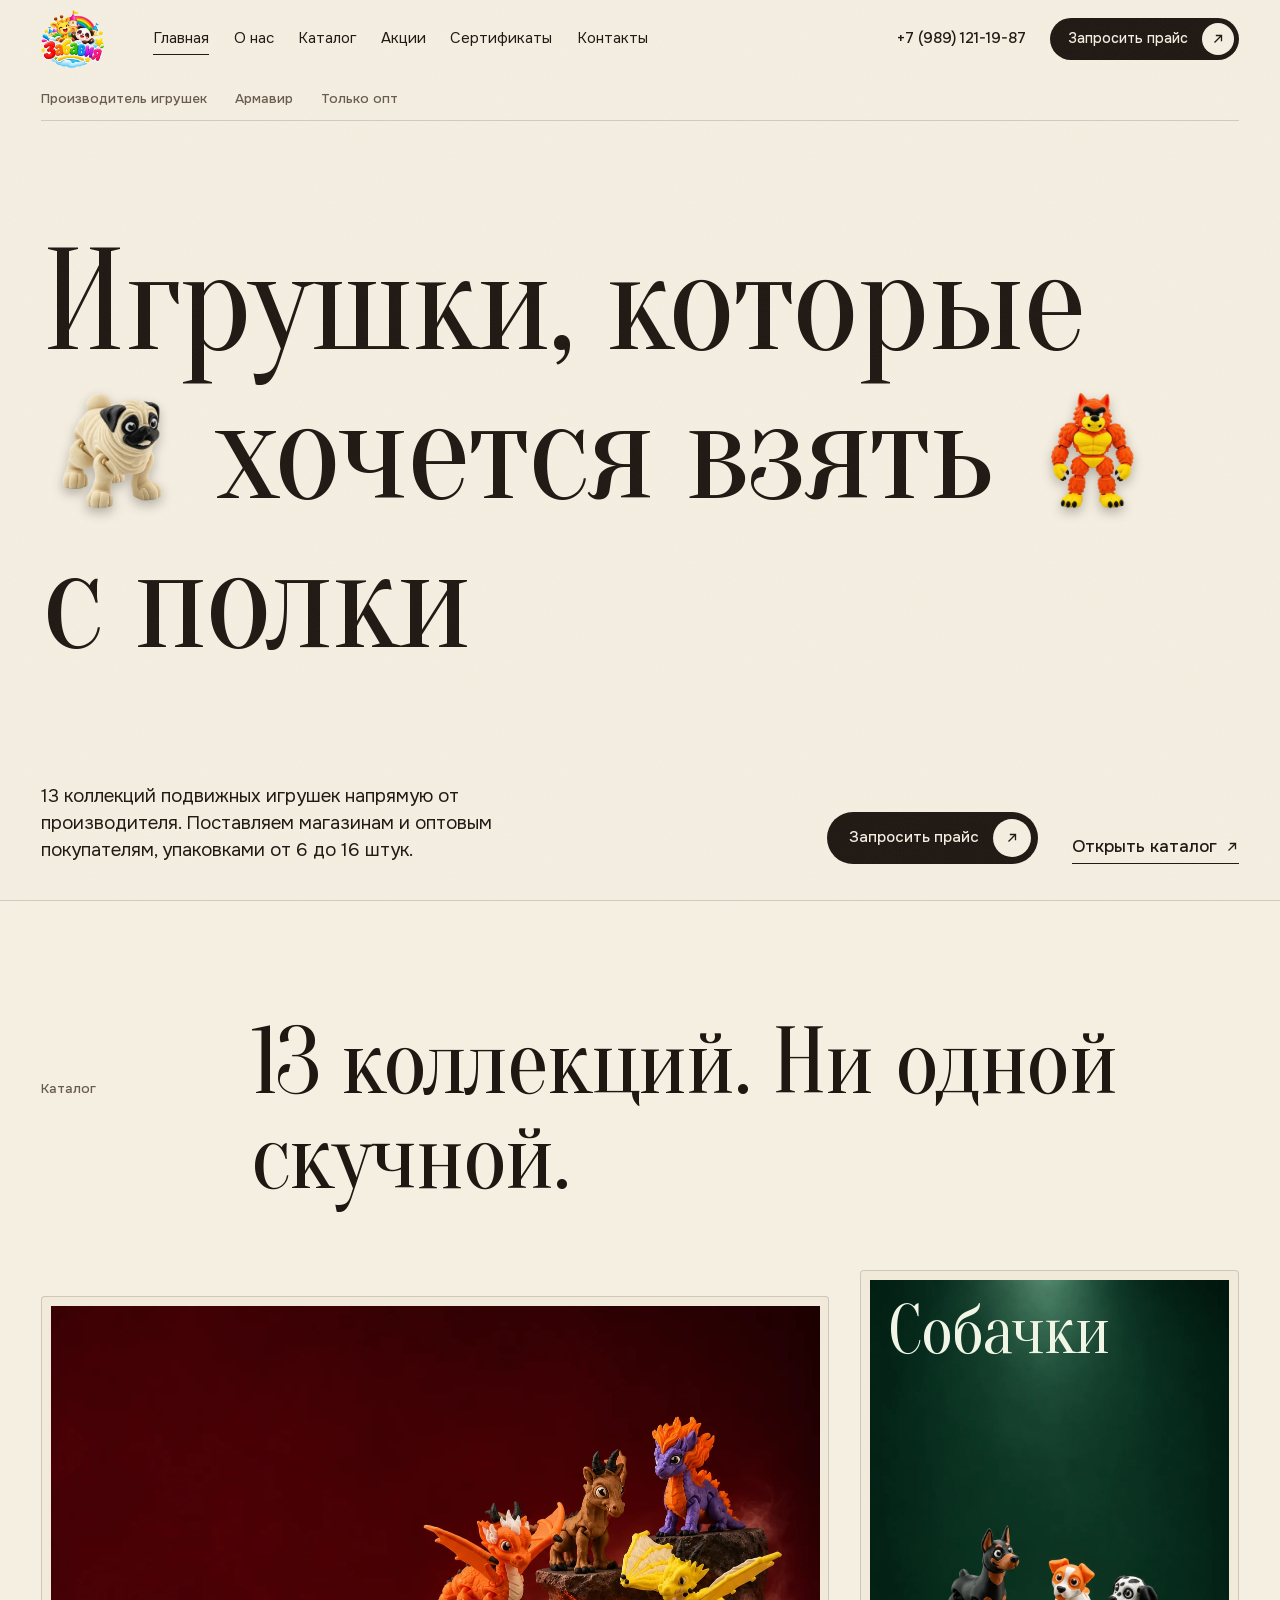
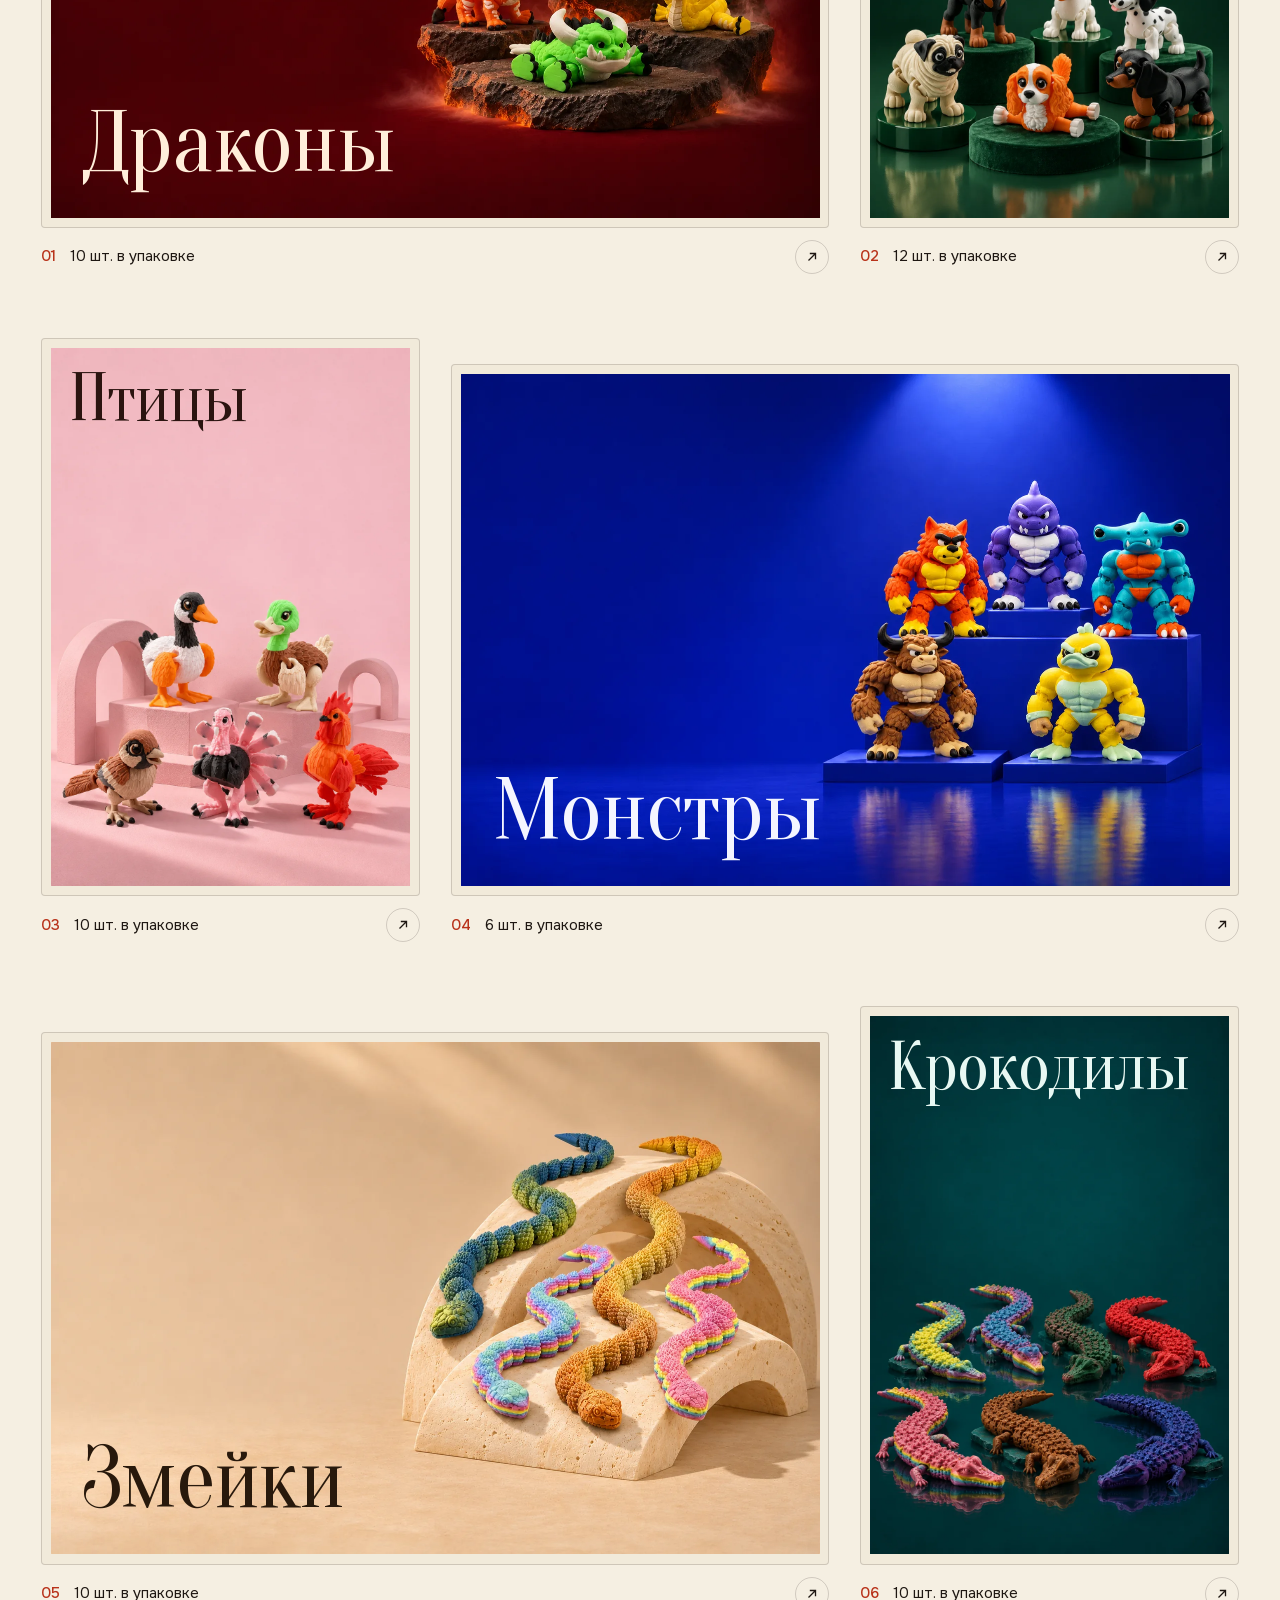
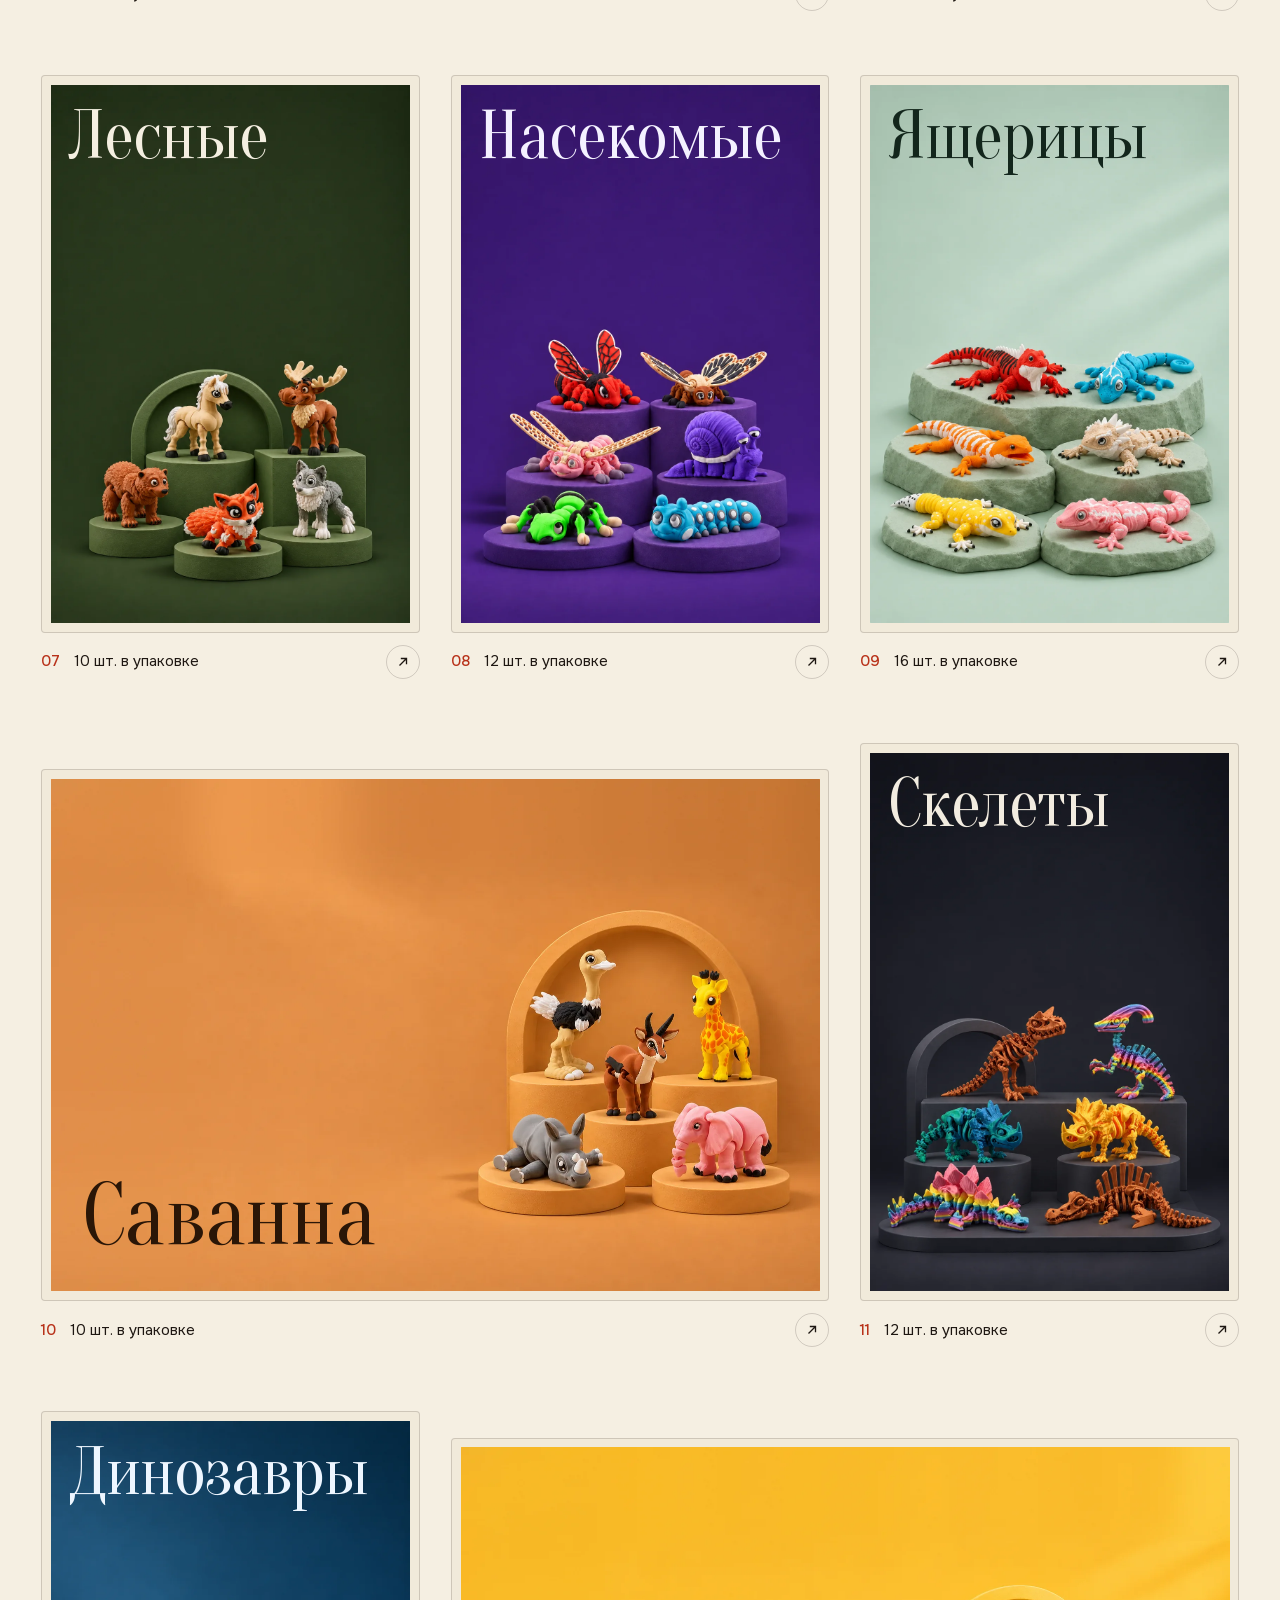
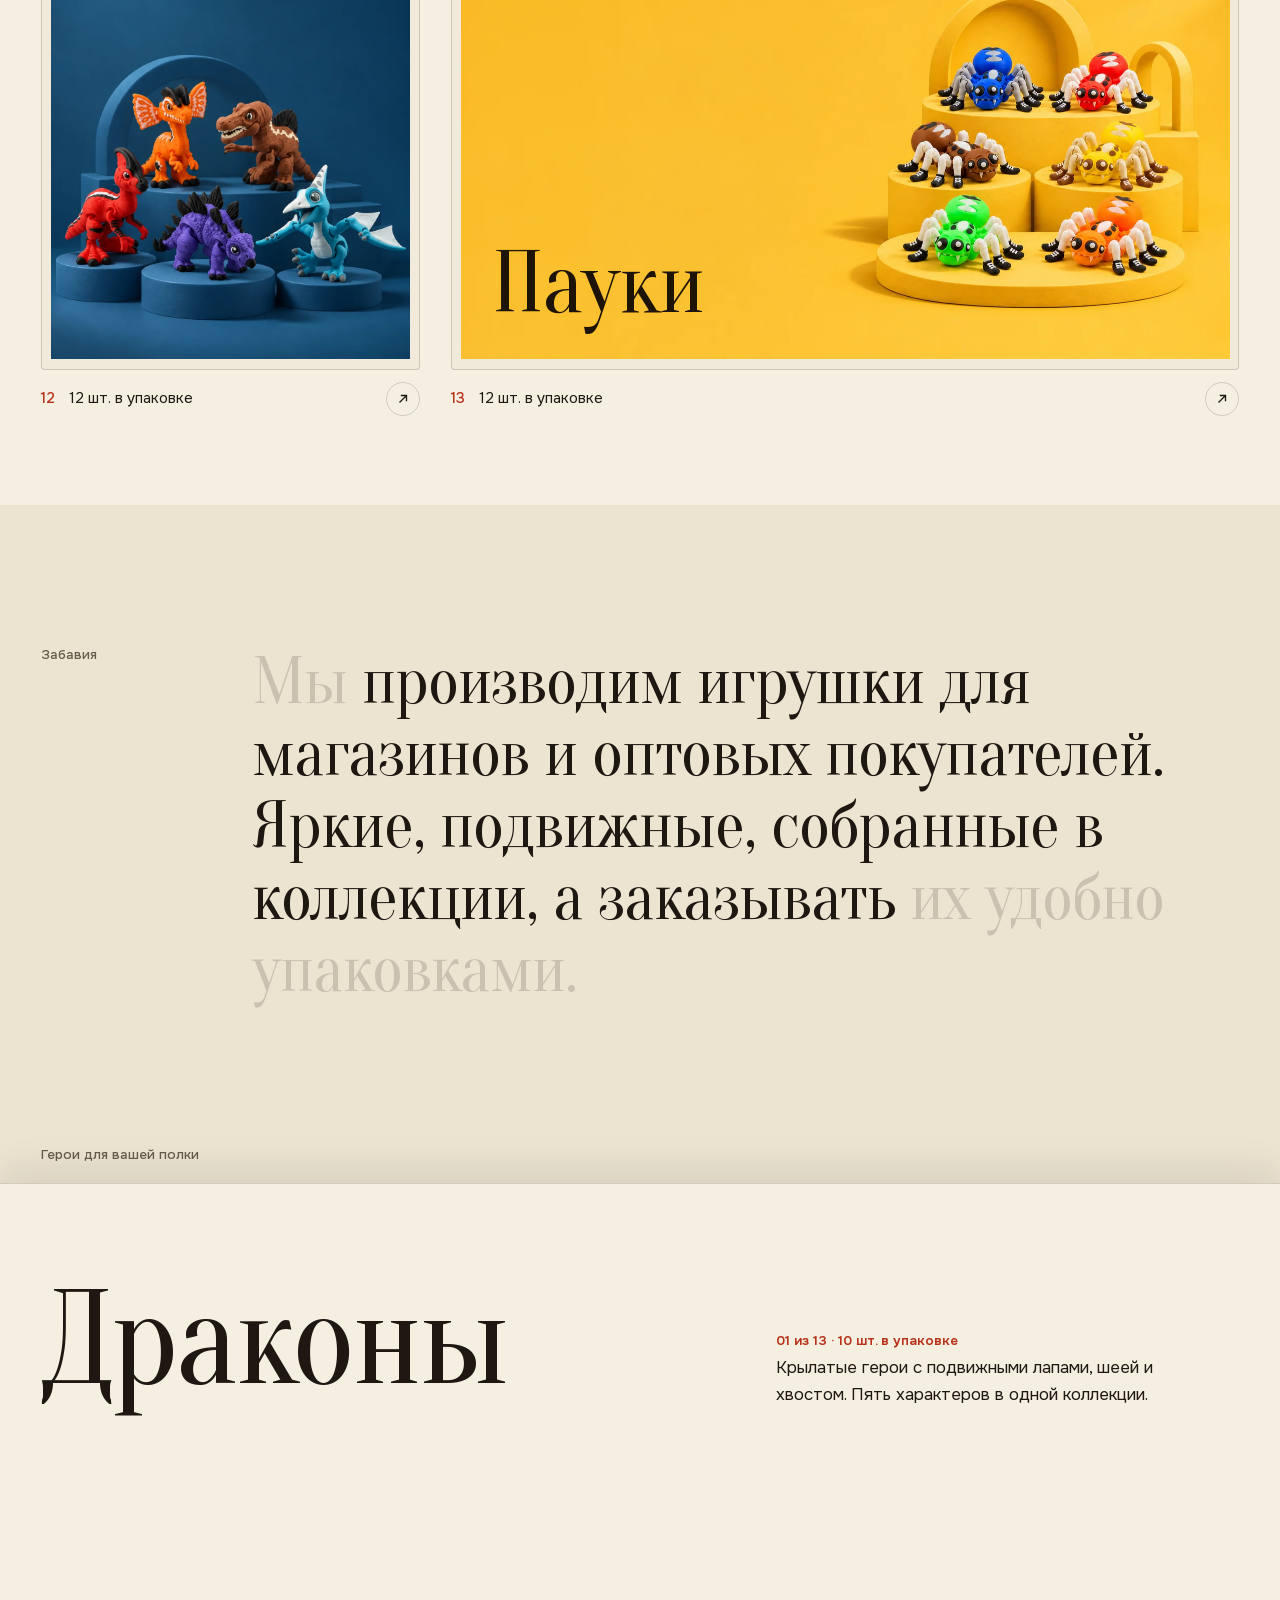
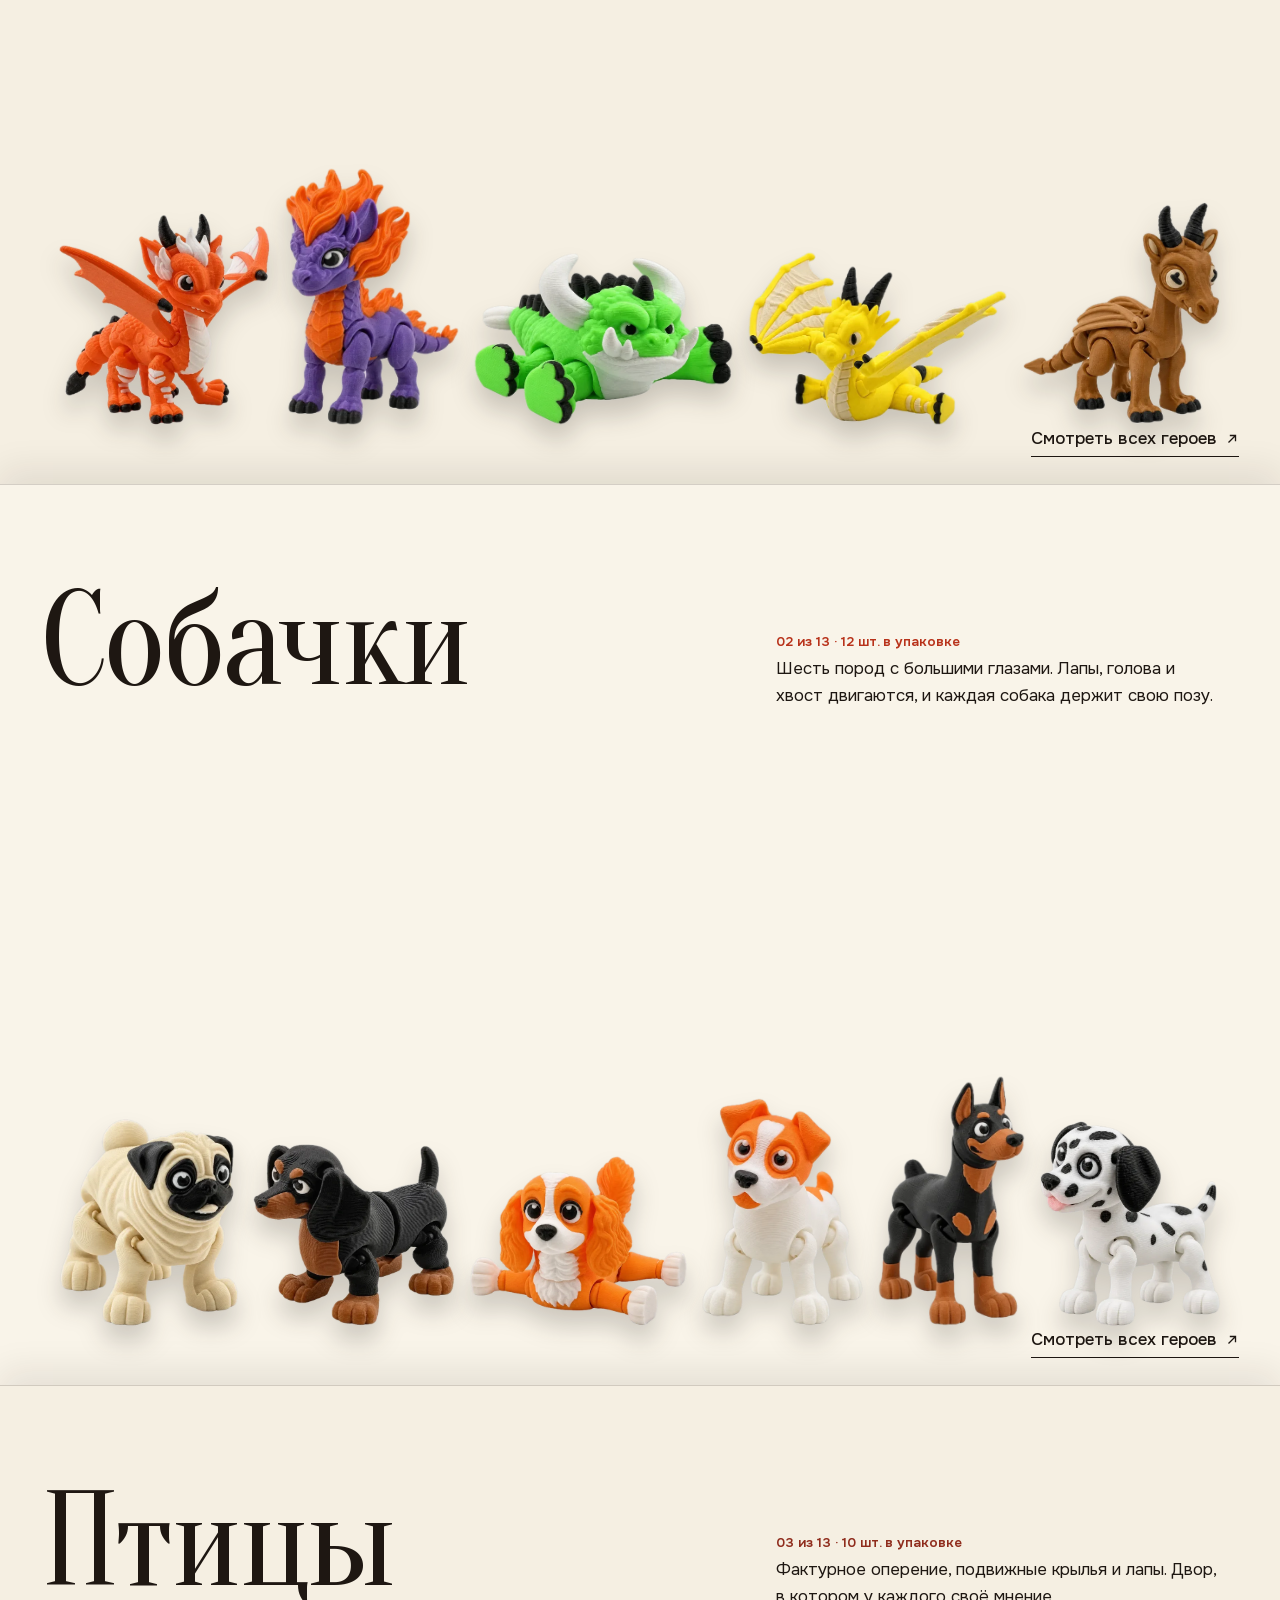
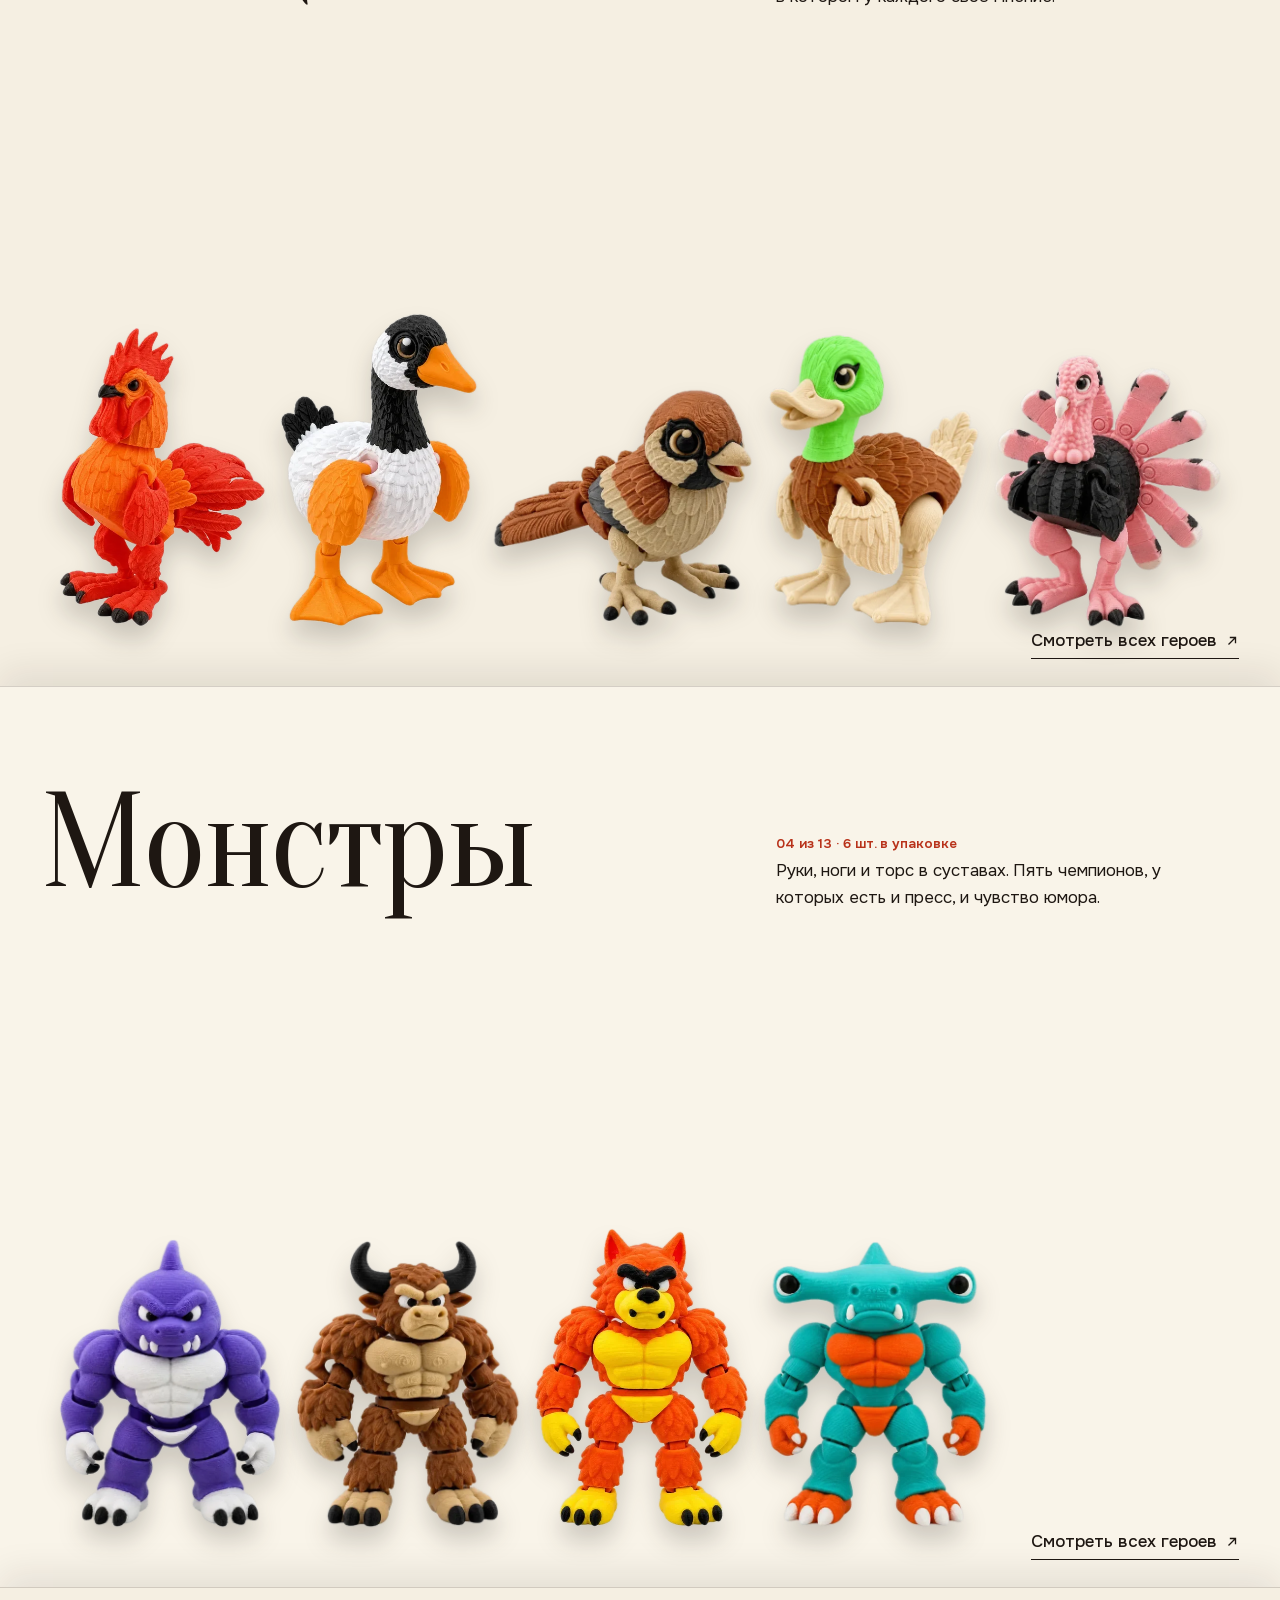
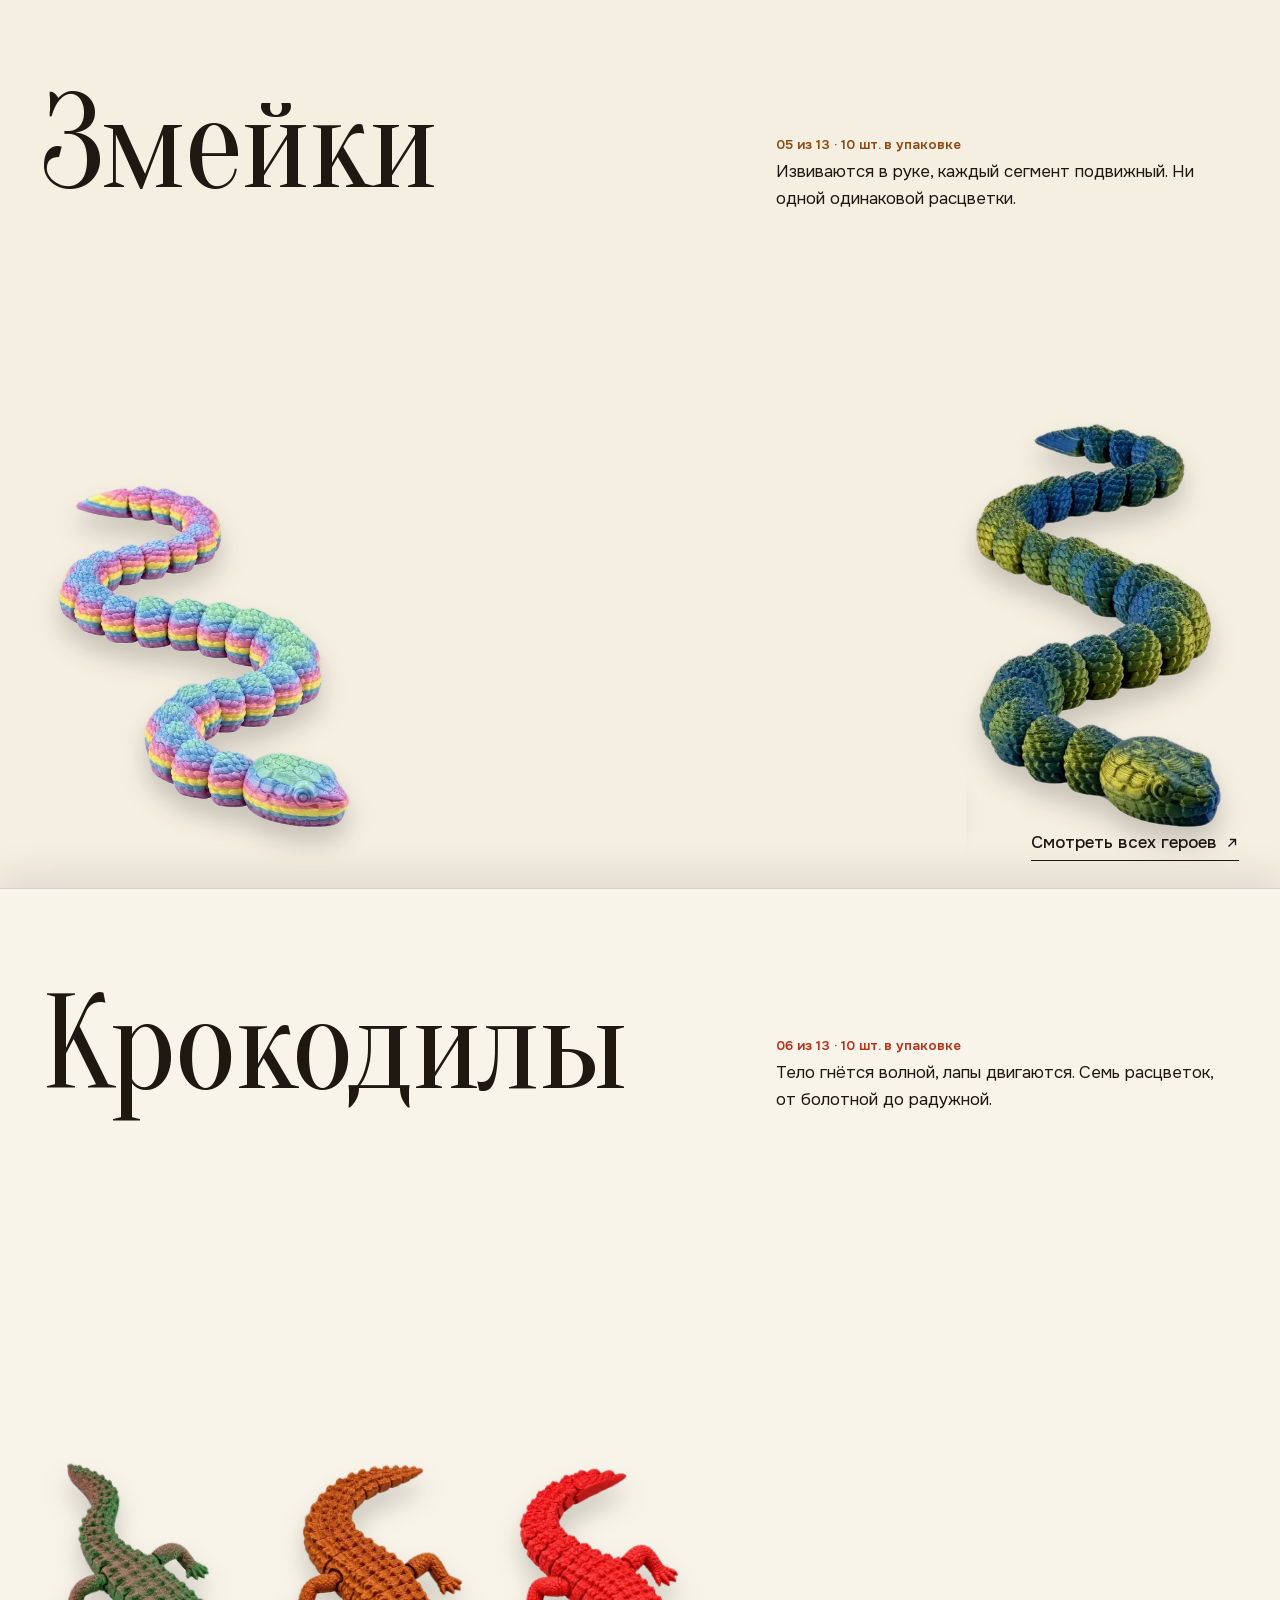
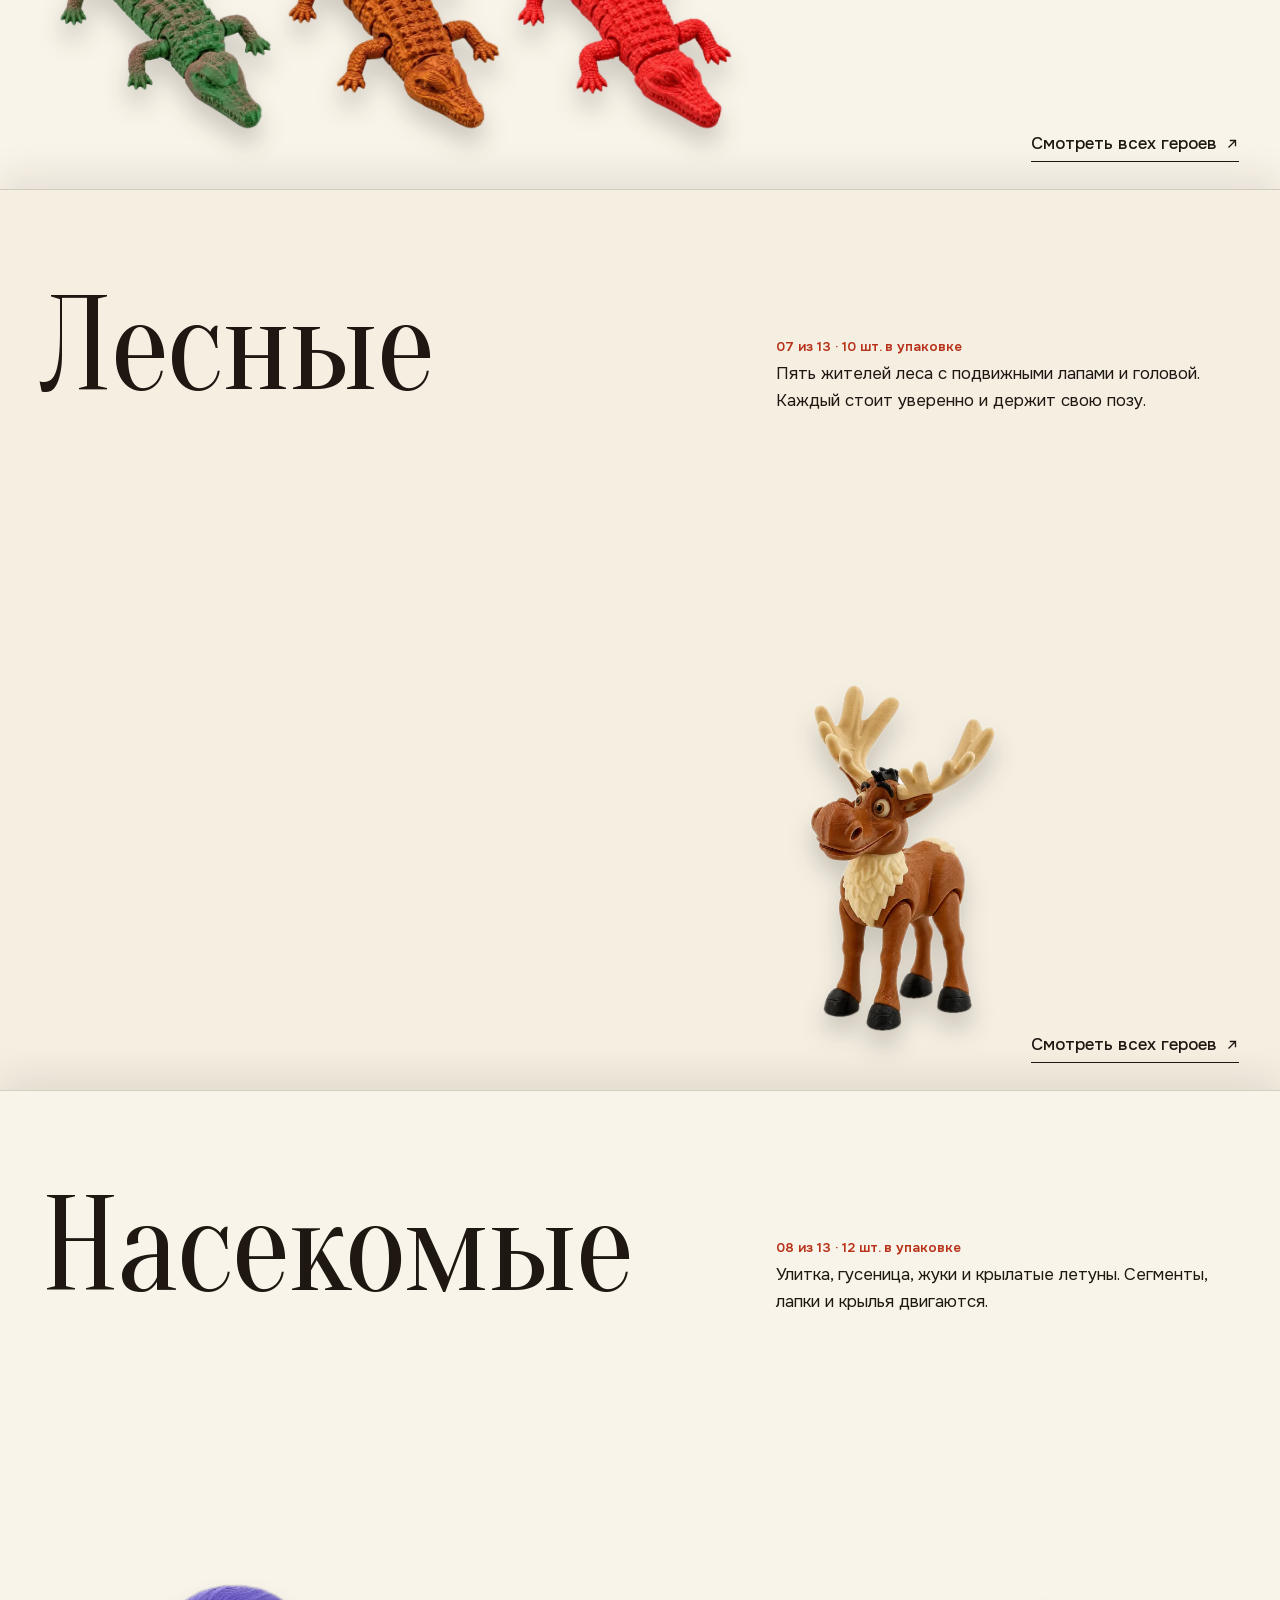
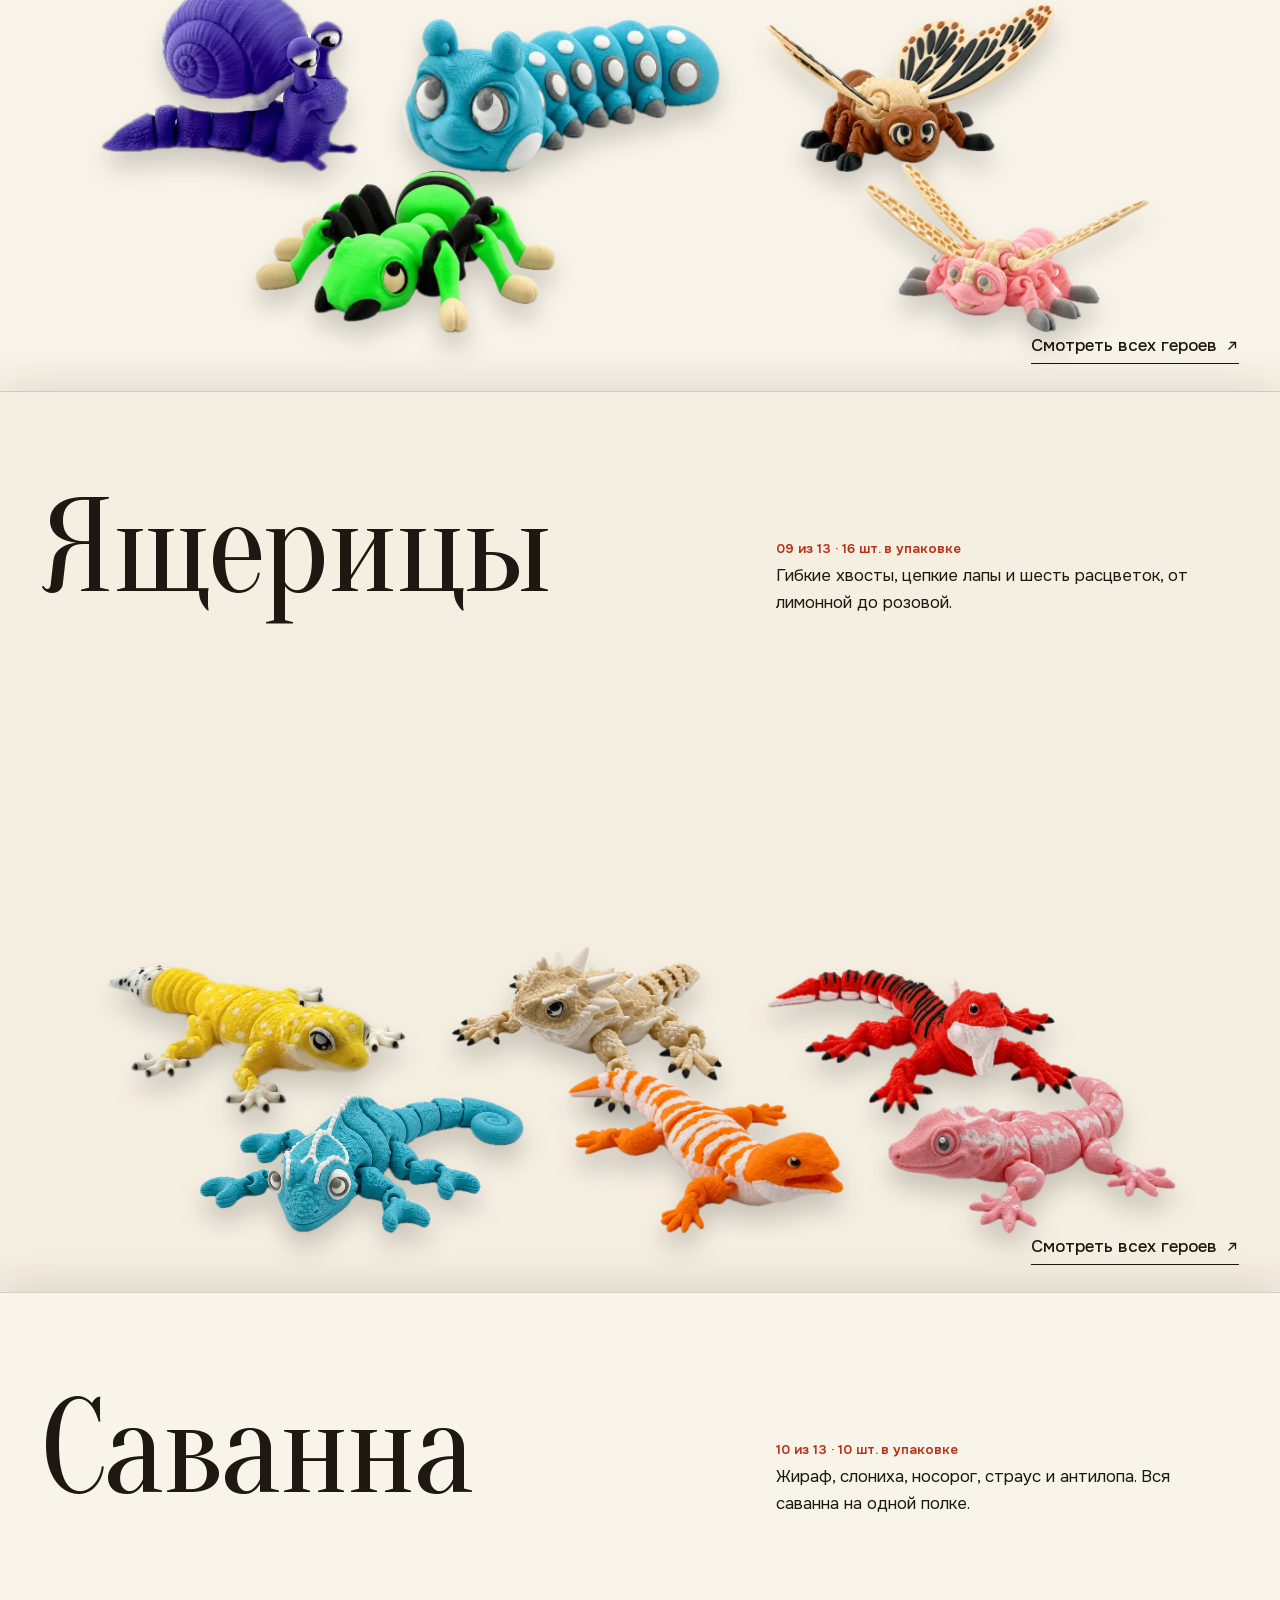
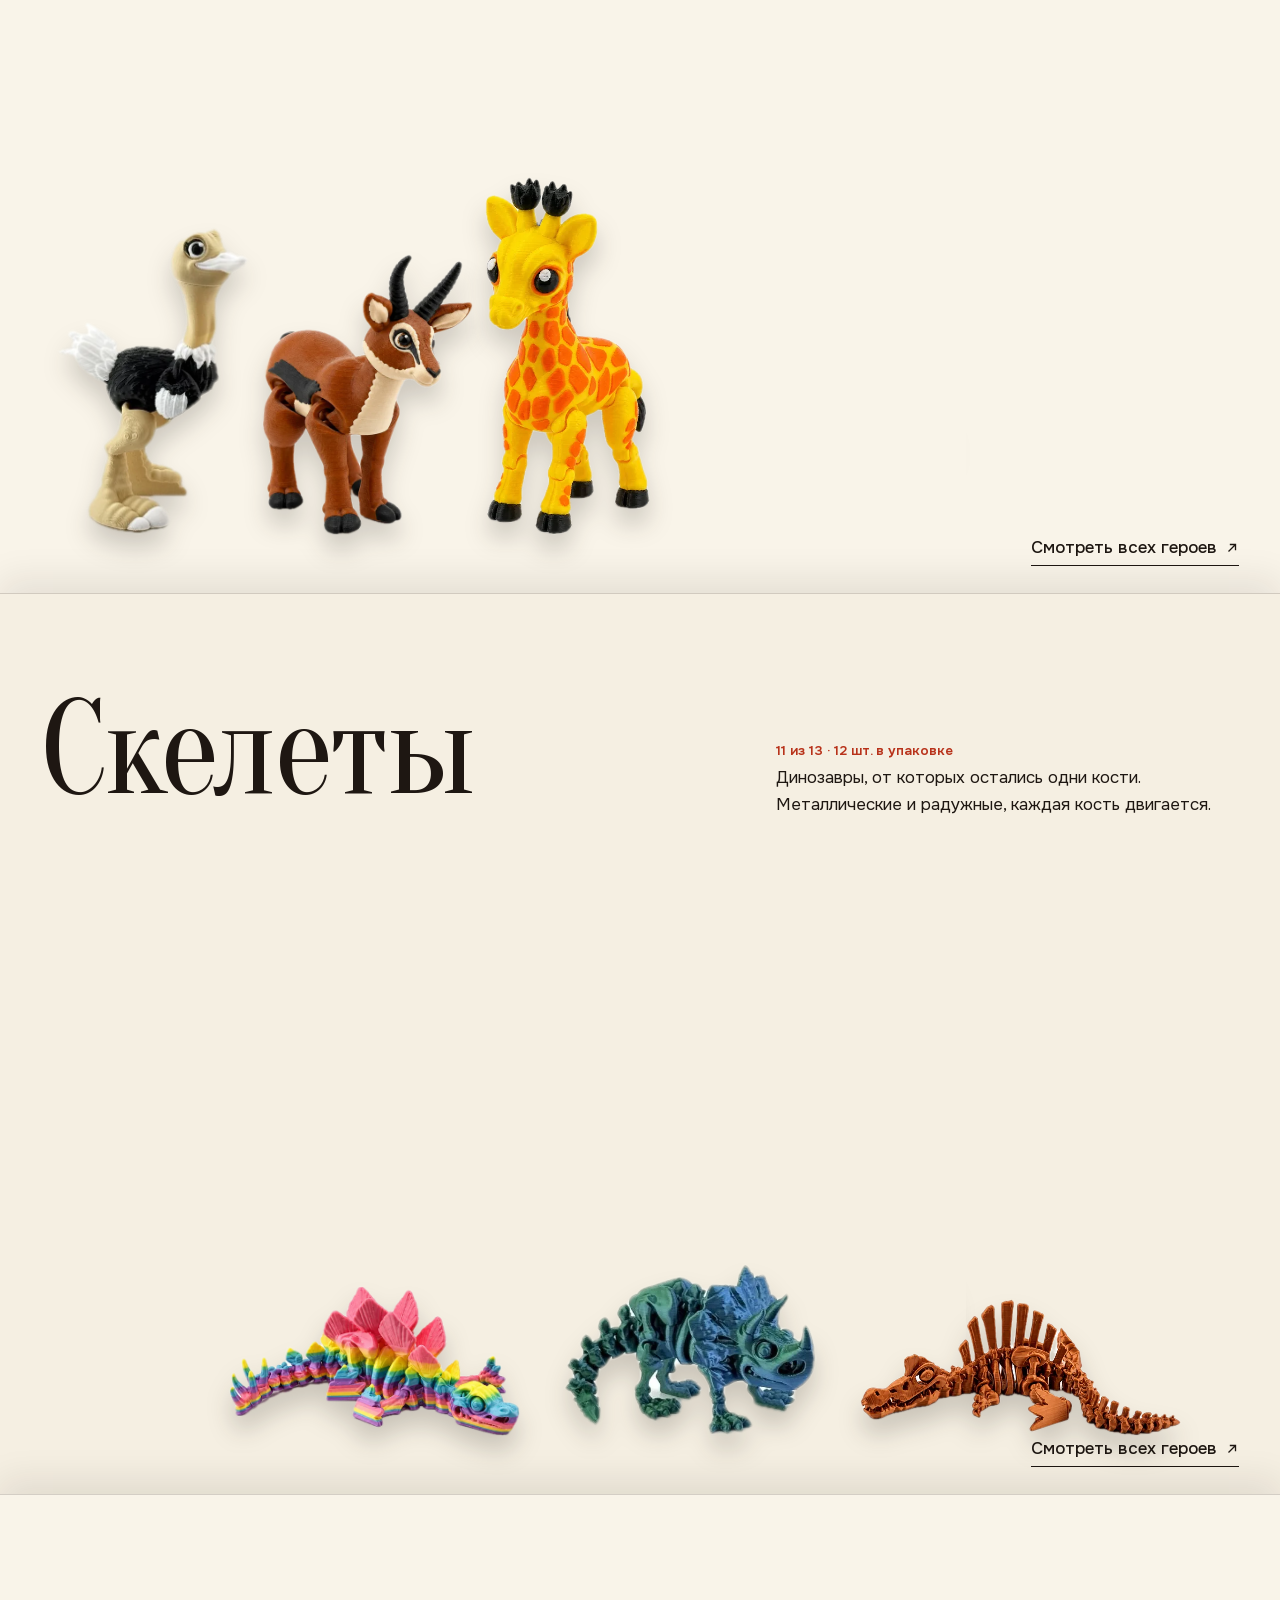
==== commit 04f484d5: "Картинки снова по постоянным адресам, метка версии только у стилей и скриптов Co-Authored-By: Claude" ====
--- a/index.html
+++ b/index.html
@@ -6,33 +6,33 @@
 <meta name="robots" content="noindex,nofollow">
 <title>Забавия: подвижные игрушки оптом от производителя</title>
 <meta name="description" content="Подвижные игрушки оптом от производителя: драконы, собачки, динозавры, насекомые, ящерицы, животные леса и саванны. Армавир.">
-<link rel="icon" href="assets/img/logo-s.webp?v=2611081247" type="image/webp">
-<link rel="stylesheet" href="assets/fonts/fonts.css?v=2611081247">
-<link rel="stylesheet" href="assets/site.css?v=2611081247">
+<link rel="icon" href="assets/img/logo-s.webp" type="image/webp">
+<link rel="stylesheet" href="assets/fonts/fonts.css?v=2611081256">
+<link rel="stylesheet" href="assets/site.css?v=2611081256">
 </head>
 <body class="is-home">
-<header class="top" id="top"><div class="wrap top-in"><a class="brand" href="index.html" aria-label="Забавия, на главную"><img src="assets/img/logo-s.webp?v=2611081247" alt="Забавия" width="120" height="104"></a>
+<header class="top" id="top"><div class="wrap top-in"><a class="brand" href="index.html" aria-label="Забавия, на главную"><img src="assets/img/logo-s.webp" alt="Забавия" width="120" height="104"></a>
 <nav class="nav" aria-label="Основное меню"><a href="index.html" aria-current="page">Главная</a><a href="o-nas.html">О нас</a><a href="katalog.html">Каталог</a><a href="akcii.html">Акции</a><a href="sertifikaty.html">Сертификаты</a><a href="kontakty.html">Контакты</a></nav>
 <a class="tel" href="tel:+79891211987">+7 (989) 121-19-87</a><a class="btn btn-top" href="kontakty.html"><span>Запросить прайс</span><i><svg viewBox="0 0 16 16" width="14" height="14" aria-hidden="true"><path d="M4 12 12 4M5.5 4H12v6.5" fill="none" stroke="currentColor" stroke-width="1.5"/></svg></i></a>
 <button class="burger" id="burger" aria-label="Открыть меню" aria-expanded="false"><i></i><i></i></button></div></header>
 <div class="menu" id="menu"><nav aria-label="Меню для телефона"><a href="index.html" aria-current="page" style="--i:0"><span>Главная</span></a><a href="o-nas.html" style="--i:1"><span>О нас</span></a><a href="katalog.html" style="--i:2"><span>Каталог</span></a><a href="akcii.html" style="--i:3"><span>Акции</span></a><a href="sertifikaty.html" style="--i:4"><span>Сертификаты</span></a><a href="kontakty.html" style="--i:5"><span>Контакты</span></a></nav><a class="tel2" href="tel:+79891211987">+7 (989) 121-19-87</a></div>
 <main><section class="hero" aria-label="Забавия">
 <div class="wrap hero-g"><p class="kick hero-k"><span>Производитель игрушек</span><span>Армавир</span><span>Только опт</span></p>
-<h1 class="d hero-t split">Игрушки, которые <span class="slot" data-set="pug,jack,d-orange,m-shark,doberman" aria-hidden="true"><img src="assets/img/toys/pug.webp?v=2611081247" alt=""></span> хочется взять <span class="slot" data-set="m-wolf,b-rooster,d-purple,dalmatian,m-duck" aria-hidden="true"><img src="assets/img/toys/m-wolf.webp?v=2611081247" alt=""></span> с&nbsp;полки</h1>
+<h1 class="d hero-t split">Игрушки, которые <span class="slot" data-set="pug,jack,d-orange,m-shark,doberman" aria-hidden="true"><img src="assets/img/toys/pug.webp" alt=""></span> хочется взять <span class="slot" data-set="m-wolf,b-rooster,d-purple,dalmatian,m-duck" aria-hidden="true"><img src="assets/img/toys/m-wolf.webp" alt=""></span> с&nbsp;полки</h1>
 <div class="hero-b"><p class="lead">13 коллекций подвижных игрушек напрямую от производителя. Поставляем магазинам и оптовым покупателям, упаковками от 6 до 16 штук.</p><a class="btn " href="kontakty.html"><span>Запросить прайс</span><i><svg viewBox="0 0 16 16" width="14" height="14" aria-hidden="true"><path d="M4 12 12 4M5.5 4H12v6.5" fill="none" stroke="currentColor" stroke-width="1.5"/></svg></i></a><a class="tlink" href="katalog.html">Открыть каталог <svg viewBox="0 0 16 16" width="14" height="14" aria-hidden="true"><path d="M4 12 12 4M5.5 4H12v6.5" fill="none" stroke="currentColor" stroke-width="1.5"/></svg></a></div></div></section>
-<section class="index"><div class="wrap"><div class="sec-h"><p class="kick">Каталог</p><h2 class="d split">13 коллекций. Ни&nbsp;одной скучной.</h2></div><div class="plates"><a class="plate plate-w" href="katalog.html#dragons" style="--bg:#3a0705;--fg:#ffeeda;--ac:#ff9a4d"><span class="mat"><span class="pic-wrap"><picture><source media="(max-width:760px)" srcset="assets/img/scenes/dragons-t.webp?v=2611081247" width="1024" height="1536"><img src="assets/img/scenes/dragons-w.webp?v=2611081247" width="1536" height="1024" alt="Коллекция Драконы" loading="lazy"></picture><span class="p-name d">Драконы</span></span></span><span class="p-cap"><b>01</b><span>10 шт. в упаковке</span><i><svg viewBox="0 0 16 16" width="14" height="14" aria-hidden="true"><path d="M4 12 12 4M5.5 4H12v6.5" fill="none" stroke="currentColor" stroke-width="1.5"/></svg></i></span></a><a class="plate plate-t" href="katalog.html#dogs" style="--bg:#0d3b30;--fg:#f1f5e6;--ac:#e9c64f"><span class="mat"><span class="pic-wrap"><picture><source media="(max-width:760px)" srcset="assets/img/scenes/dogs-t.webp?v=2611081247" width="1024" height="1536"><img src="assets/img/scenes/dogs-t.webp?v=2611081247" width="1024" height="1536" alt="Коллекция Собачки" loading="lazy"></picture><span class="p-name d">Собачки</span></span></span><span class="p-cap"><b>02</b><span>12 шт. в упаковке</span><i><svg viewBox="0 0 16 16" width="14" height="14" aria-hidden="true"><path d="M4 12 12 4M5.5 4H12v6.5" fill="none" stroke="currentColor" stroke-width="1.5"/></svg></i></span></a><a class="plate plate-t" href="katalog.html#birds" style="--bg:#efb6b4;--fg:#2b1410;--ac:#8f2c1c"><span class="mat"><span class="pic-wrap"><picture><source media="(max-width:760px)" srcset="assets/img/scenes/birds-t.webp?v=2611081247" width="1024" height="1536"><img src="assets/img/scenes/birds-t.webp?v=2611081247" width="1024" height="1536" alt="Коллекция Птицы" loading="lazy"></picture><span class="p-name d">Птицы</span></span></span><span class="p-cap"><b>03</b><span>10 шт. в упаковке</span><i><svg viewBox="0 0 16 16" width="14" height="14" aria-hidden="true"><path d="M4 12 12 4M5.5 4H12v6.5" fill="none" stroke="currentColor" stroke-width="1.5"/></svg></i></span></a><a class="plate plate-w" href="katalog.html#monsters" style="--bg:#1820b8;--fg:#f4f5ff;--ac:#ffd43f"><span class="mat"><span class="pic-wrap"><picture><source media="(max-width:760px)" srcset="assets/img/scenes/monsters-t.webp?v=2611081247" width="1024" height="1536"><img src="assets/img/scenes/monsters-w.webp?v=2611081247" width="1536" height="1024" alt="Коллекция Монстры" loading="lazy"></picture><span class="p-name d">Монстры</span></span></span><span class="p-cap"><b>04</b><span>6 шт. в упаковке</span><i><svg viewBox="0 0 16 16" width="14" height="14" aria-hidden="true"><path d="M4 12 12 4M5.5 4H12v6.5" fill="none" stroke="currentColor" stroke-width="1.5"/></svg></i></span></a><a class="plate plate-w" href="katalog.html#snake" style="--bg:#efd6b3;--fg:#28190c;--ac:#8f4a13"><span class="mat"><span class="pic-wrap"><picture><source media="(max-width:760px)" srcset="assets/img/scenes/snake-t.webp?v=2611081247" width="1024" height="1536"><img src="assets/img/scenes/snake-w.webp?v=2611081247" width="1536" height="1024" alt="Коллекция Змейки" loading="lazy"></picture><span class="p-name d">Змейки</span></span></span><span class="p-cap"><b>05</b><span>10 шт. в упаковке</span><i><svg viewBox="0 0 16 16" width="14" height="14" aria-hidden="true"><path d="M4 12 12 4M5.5 4H12v6.5" fill="none" stroke="currentColor" stroke-width="1.5"/></svg></i></span></a><a class="plate plate-t" href="katalog.html#croc" style="--bg:#0a3d42;--fg:#e8f8f3;--ac:#ffb44d"><span class="mat"><span class="pic-wrap"><picture><source media="(max-width:760px)" srcset="assets/img/scenes/croc-t.webp?v=2611081247" width="1024" height="1536"><img src="assets/img/scenes/croc-t.webp?v=2611081247" width="1024" height="1536" alt="Коллекция Крокодилы" loading="lazy"></picture><span class="p-name d">Крокодилы</span></span></span><span class="p-cap"><b>06</b><span>10 шт. в упаковке</span><i><svg viewBox="0 0 16 16" width="14" height="14" aria-hidden="true"><path d="M4 12 12 4M5.5 4H12v6.5" fill="none" stroke="currentColor" stroke-width="1.5"/></svg></i></span></a><a class="plate plate-t" href="katalog.html#forest" style="--bg:#24361f;--fg:#f4efe1;--ac:#f0a54a"><span class="mat"><span class="pic-wrap"><picture><source media="(max-width:760px)" srcset="assets/img/scenes/forest-t.webp?v=2611081247" width="1024" height="1536"><img src="assets/img/scenes/forest-t.webp?v=2611081247" width="1024" height="1536" alt="Коллекция Лесные" loading="lazy"></picture><span class="p-name d">Лесные</span></span></span><span class="p-cap"><b>07</b><span>10 шт. в упаковке</span><i><svg viewBox="0 0 16 16" width="14" height="14" aria-hidden="true"><path d="M4 12 12 4M5.5 4H12v6.5" fill="none" stroke="currentColor" stroke-width="1.5"/></svg></i></span></a><a class="plate plate-t" href="katalog.html#insects" style="--bg:#2b2163;--fg:#f4f1ff;--ac:#a6f25a"><span class="mat"><span class="pic-wrap"><picture><source media="(max-width:760px)" srcset="assets/img/scenes/insects-t.webp?v=2611081247" width="1024" height="1536"><img src="assets/img/scenes/insects-t.webp?v=2611081247" width="1024" height="1536" alt="Коллекция Насекомые" loading="lazy"></picture><span class="p-name d">Насекомые</span></span></span><span class="p-cap"><b>08</b><span>12 шт. в упаковке</span><i><svg viewBox="0 0 16 16" width="14" height="14" aria-hidden="true"><path d="M4 12 12 4M5.5 4H12v6.5" fill="none" stroke="currentColor" stroke-width="1.5"/></svg></i></span></a><a class="plate plate-t" href="katalog.html#lizards" style="--bg:#cfe5d6;--fg:#13261c;--ac:#c2441a"><span class="mat"><span class="pic-wrap"><picture><source media="(max-width:760px)" srcset="assets/img/scenes/lizards-t.webp?v=2611081247" width="1024" height="1536"><img src="assets/img/scenes/lizards-t.webp?v=2611081247" width="1024" height="1536" alt="Коллекция Ящерицы" loading="lazy"></picture><span class="p-name d">Ящерицы</span></span></span><span class="p-cap"><b>09</b><span>16 шт. в упаковке</span><i><svg viewBox="0 0 16 16" width="14" height="14" aria-hidden="true"><path d="M4 12 12 4M5.5 4H12v6.5" fill="none" stroke="currentColor" stroke-width="1.5"/></svg></i></span></a><a class="plate plate-w" href="katalog.html#savanna" style="--bg:#e2a65c;--fg:#2a1607;--ac:#7a2a0c"><span class="mat"><span class="pic-wrap"><picture><source media="(max-width:760px)" srcset="assets/img/scenes/savanna-t.webp?v=2611081247" width="1024" height="1536"><img src="assets/img/scenes/savanna-w.webp?v=2611081247" width="1536" height="1024" alt="Коллекция Саванна" loading="lazy"></picture><span class="p-name d">Саванна</span></span></span><span class="p-cap"><b>10</b><span>10 шт. в упаковке</span><i><svg viewBox="0 0 16 16" width="14" height="14" aria-hidden="true"><path d="M4 12 12 4M5.5 4H12v6.5" fill="none" stroke="currentColor" stroke-width="1.5"/></svg></i></span></a><a class="plate plate-t" href="katalog.html#skel" style="--bg:#16171d;--fg:#f2ece0;--ac:#e6b84c"><span class="mat"><span class="pic-wrap"><picture><source media="(max-width:760px)" srcset="assets/img/scenes/skel-t.webp?v=2611081247" width="1024" height="1536"><img src="assets/img/scenes/skel-t.webp?v=2611081247" width="1024" height="1536" alt="Коллекция Скелеты" loading="lazy"></picture><span class="p-name d">Скелеты</span></span></span><span class="p-cap"><b>11</b><span>12 шт. в упаковке</span><i><svg viewBox="0 0 16 16" width="14" height="14" aria-hidden="true"><path d="M4 12 12 4M5.5 4H12v6.5" fill="none" stroke="currentColor" stroke-width="1.5"/></svg></i></span></a><a class="plate plate-t" href="katalog.html#dino" style="--bg:#1d4767;--fg:#eef6ff;--ac:#ffb347"><span class="mat"><span class="pic-wrap"><picture><source media="(max-width:760px)" srcset="assets/img/scenes/dino-t.webp?v=2611081247" width="1024" height="1536"><img src="assets/img/scenes/dino-t.webp?v=2611081247" width="1024" height="1536" alt="Коллекция Динозавры" loading="lazy"></picture><span class="p-name d">Динозавры</span></span></span><span class="p-cap"><b>12</b><span>12 шт. в упаковке</span><i><svg viewBox="0 0 16 16" width="14" height="14" aria-hidden="true"><path d="M4 12 12 4M5.5 4H12v6.5" fill="none" stroke="currentColor" stroke-width="1.5"/></svg></i></span></a><a class="plate plate-w" href="katalog.html#spiders" style="--bg:#ffd23f;--fg:#1e1406;--ac:#c2262b"><span class="mat"><span class="pic-wrap"><picture><source media="(max-width:760px)" srcset="assets/img/scenes/spiders-t.webp?v=2611081247" width="1024" height="1536"><img src="assets/img/scenes/spiders-w.webp?v=2611081247" width="1536" height="1024" alt="Коллекция Пауки" loading="lazy"></picture><span class="p-name d">Пауки</span></span></span><span class="p-cap"><b>13</b><span>12 шт. в упаковке</span><i><svg viewBox="0 0 16 16" width="14" height="14" aria-hidden="true"><path d="M4 12 12 4M5.5 4H12v6.5" fill="none" stroke="currentColor" stroke-width="1.5"/></svg></i></span></a></div></div></section>
+<section class="index"><div class="wrap"><div class="sec-h"><p class="kick">Каталог</p><h2 class="d split">13 коллекций. Ни&nbsp;одной скучной.</h2></div><div class="plates"><a class="plate plate-w" href="katalog.html#dragons" style="--bg:#3a0705;--fg:#ffeeda;--ac:#ff9a4d"><span class="mat"><span class="pic-wrap"><picture><source media="(max-width:760px)" srcset="assets/img/scenes/dragons-t.webp" width="1024" height="1536"><img src="assets/img/scenes/dragons-w.webp" width="1536" height="1024" alt="Коллекция Драконы" loading="lazy"></picture><span class="p-name d">Драконы</span></span></span><span class="p-cap"><b>01</b><span>10 шт. в упаковке</span><i><svg viewBox="0 0 16 16" width="14" height="14" aria-hidden="true"><path d="M4 12 12 4M5.5 4H12v6.5" fill="none" stroke="currentColor" stroke-width="1.5"/></svg></i></span></a><a class="plate plate-t" href="katalog.html#dogs" style="--bg:#0d3b30;--fg:#f1f5e6;--ac:#e9c64f"><span class="mat"><span class="pic-wrap"><picture><source media="(max-width:760px)" srcset="assets/img/scenes/dogs-t.webp" width="1024" height="1536"><img src="assets/img/scenes/dogs-t.webp" width="1024" height="1536" alt="Коллекция Собачки" loading="lazy"></picture><span class="p-name d">Собачки</span></span></span><span class="p-cap"><b>02</b><span>12 шт. в упаковке</span><i><svg viewBox="0 0 16 16" width="14" height="14" aria-hidden="true"><path d="M4 12 12 4M5.5 4H12v6.5" fill="none" stroke="currentColor" stroke-width="1.5"/></svg></i></span></a><a class="plate plate-t" href="katalog.html#birds" style="--bg:#efb6b4;--fg:#2b1410;--ac:#8f2c1c"><span class="mat"><span class="pic-wrap"><picture><source media="(max-width:760px)" srcset="assets/img/scenes/birds-t.webp" width="1024" height="1536"><img src="assets/img/scenes/birds-t.webp" width="1024" height="1536" alt="Коллекция Птицы" loading="lazy"></picture><span class="p-name d">Птицы</span></span></span><span class="p-cap"><b>03</b><span>10 шт. в упаковке</span><i><svg viewBox="0 0 16 16" width="14" height="14" aria-hidden="true"><path d="M4 12 12 4M5.5 4H12v6.5" fill="none" stroke="currentColor" stroke-width="1.5"/></svg></i></span></a><a class="plate plate-w" href="katalog.html#monsters" style="--bg:#1820b8;--fg:#f4f5ff;--ac:#ffd43f"><span class="mat"><span class="pic-wrap"><picture><source media="(max-width:760px)" srcset="assets/img/scenes/monsters-t.webp" width="1024" height="1536"><img src="assets/img/scenes/monsters-w.webp" width="1536" height="1024" alt="Коллекция Монстры" loading="lazy"></picture><span class="p-name d">Монстры</span></span></span><span class="p-cap"><b>04</b><span>6 шт. в упаковке</span><i><svg viewBox="0 0 16 16" width="14" height="14" aria-hidden="true"><path d="M4 12 12 4M5.5 4H12v6.5" fill="none" stroke="currentColor" stroke-width="1.5"/></svg></i></span></a><a class="plate plate-w" href="katalog.html#snake" style="--bg:#efd6b3;--fg:#28190c;--ac:#8f4a13"><span class="mat"><span class="pic-wrap"><picture><source media="(max-width:760px)" srcset="assets/img/scenes/snake-t.webp" width="1024" height="1536"><img src="assets/img/scenes/snake-w.webp" width="1536" height="1024" alt="Коллекция Змейки" loading="lazy"></picture><span class="p-name d">Змейки</span></span></span><span class="p-cap"><b>05</b><span>10 шт. в упаковке</span><i><svg viewBox="0 0 16 16" width="14" height="14" aria-hidden="true"><path d="M4 12 12 4M5.5 4H12v6.5" fill="none" stroke="currentColor" stroke-width="1.5"/></svg></i></span></a><a class="plate plate-t" href="katalog.html#croc" style="--bg:#0a3d42;--fg:#e8f8f3;--ac:#ffb44d"><span class="mat"><span class="pic-wrap"><picture><source media="(max-width:760px)" srcset="assets/img/scenes/croc-t.webp" width="1024" height="1536"><img src="assets/img/scenes/croc-t.webp" width="1024" height="1536" alt="Коллекция Крокодилы" loading="lazy"></picture><span class="p-name d">Крокодилы</span></span></span><span class="p-cap"><b>06</b><span>10 шт. в упаковке</span><i><svg viewBox="0 0 16 16" width="14" height="14" aria-hidden="true"><path d="M4 12 12 4M5.5 4H12v6.5" fill="none" stroke="currentColor" stroke-width="1.5"/></svg></i></span></a><a class="plate plate-t" href="katalog.html#forest" style="--bg:#24361f;--fg:#f4efe1;--ac:#f0a54a"><span class="mat"><span class="pic-wrap"><picture><source media="(max-width:760px)" srcset="assets/img/scenes/forest-t.webp" width="1024" height="1536"><img src="assets/img/scenes/forest-t.webp" width="1024" height="1536" alt="Коллекция Лесные" loading="lazy"></picture><span class="p-name d">Лесные</span></span></span><span class="p-cap"><b>07</b><span>10 шт. в упаковке</span><i><svg viewBox="0 0 16 16" width="14" height="14" aria-hidden="true"><path d="M4 12 12 4M5.5 4H12v6.5" fill="none" stroke="currentColor" stroke-width="1.5"/></svg></i></span></a><a class="plate plate-t" href="katalog.html#insects" style="--bg:#2b2163;--fg:#f4f1ff;--ac:#a6f25a"><span class="mat"><span class="pic-wrap"><picture><source media="(max-width:760px)" srcset="assets/img/scenes/insects-t.webp" width="1024" height="1536"><img src="assets/img/scenes/insects-t.webp" width="1024" height="1536" alt="Коллекция Насекомые" loading="lazy"></picture><span class="p-name d">Насекомые</span></span></span><span class="p-cap"><b>08</b><span>12 шт. в упаковке</span><i><svg viewBox="0 0 16 16" width="14" height="14" aria-hidden="true"><path d="M4 12 12 4M5.5 4H12v6.5" fill="none" stroke="currentColor" stroke-width="1.5"/></svg></i></span></a><a class="plate plate-t" href="katalog.html#lizards" style="--bg:#cfe5d6;--fg:#13261c;--ac:#c2441a"><span class="mat"><span class="pic-wrap"><picture><source media="(max-width:760px)" srcset="assets/img/scenes/lizards-t.webp" width="1024" height="1536"><img src="assets/img/scenes/lizards-t.webp" width="1024" height="1536" alt="Коллекция Ящерицы" loading="lazy"></picture><span class="p-name d">Ящерицы</span></span></span><span class="p-cap"><b>09</b><span>16 шт. в упаковке</span><i><svg viewBox="0 0 16 16" width="14" height="14" aria-hidden="true"><path d="M4 12 12 4M5.5 4H12v6.5" fill="none" stroke="currentColor" stroke-width="1.5"/></svg></i></span></a><a class="plate plate-w" href="katalog.html#savanna" style="--bg:#e2a65c;--fg:#2a1607;--ac:#7a2a0c"><span class="mat"><span class="pic-wrap"><picture><source media="(max-width:760px)" srcset="assets/img/scenes/savanna-t.webp" width="1024" height="1536"><img src="assets/img/scenes/savanna-w.webp" width="1536" height="1024" alt="Коллекция Саванна" loading="lazy"></picture><span class="p-name d">Саванна</span></span></span><span class="p-cap"><b>10</b><span>10 шт. в упаковке</span><i><svg viewBox="0 0 16 16" width="14" height="14" aria-hidden="true"><path d="M4 12 12 4M5.5 4H12v6.5" fill="none" stroke="currentColor" stroke-width="1.5"/></svg></i></span></a><a class="plate plate-t" href="katalog.html#skel" style="--bg:#16171d;--fg:#f2ece0;--ac:#e6b84c"><span class="mat"><span class="pic-wrap"><picture><source media="(max-width:760px)" srcset="assets/img/scenes/skel-t.webp" width="1024" height="1536"><img src="assets/img/scenes/skel-t.webp" width="1024" height="1536" alt="Коллекция Скелеты" loading="lazy"></picture><span class="p-name d">Скелеты</span></span></span><span class="p-cap"><b>11</b><span>12 шт. в упаковке</span><i><svg viewBox="0 0 16 16" width="14" height="14" aria-hidden="true"><path d="M4 12 12 4M5.5 4H12v6.5" fill="none" stroke="currentColor" stroke-width="1.5"/></svg></i></span></a><a class="plate plate-t" href="katalog.html#dino" style="--bg:#1d4767;--fg:#eef6ff;--ac:#ffb347"><span class="mat"><span class="pic-wrap"><picture><source media="(max-width:760px)" srcset="assets/img/scenes/dino-t.webp" width="1024" height="1536"><img src="assets/img/scenes/dino-t.webp" width="1024" height="1536" alt="Коллекция Динозавры" loading="lazy"></picture><span class="p-name d">Динозавры</span></span></span><span class="p-cap"><b>12</b><span>12 шт. в упаковке</span><i><svg viewBox="0 0 16 16" width="14" height="14" aria-hidden="true"><path d="M4 12 12 4M5.5 4H12v6.5" fill="none" stroke="currentColor" stroke-width="1.5"/></svg></i></span></a><a class="plate plate-w" href="katalog.html#spiders" style="--bg:#ffd23f;--fg:#1e1406;--ac:#c2262b"><span class="mat"><span class="pic-wrap"><picture><source media="(max-width:760px)" srcset="assets/img/scenes/spiders-t.webp" width="1024" height="1536"><img src="assets/img/scenes/spiders-w.webp" width="1536" height="1024" alt="Коллекция Пауки" loading="lazy"></picture><span class="p-name d">Пауки</span></span></span><span class="p-cap"><b>13</b><span>12 шт. в упаковке</span><i><svg viewBox="0 0 16 16" width="14" height="14" aria-hidden="true"><path d="M4 12 12 4M5.5 4H12v6.5" fill="none" stroke="currentColor" stroke-width="1.5"/></svg></i></span></a></div></div></section>
 <section class="mani"><div class="wrap mani-g"><p class="kick">Забавия</p><p class="d words" id="words">Мы производим игрушки для магазинов и оптовых покупателей. Яркие, подвижные, собранные в коллекции, а заказывать их удобно упаковками.</p></div></section>
-<section class="stack" aria-label="Герои коллекций"><div class="wrap stack-h"><p class="kick">Герои для вашей полки</p></div><article class="sheet" style="--ac:#b8321a"><div class="sheet-in"><div class="sheet-h"><p class="d sname">Драконы</p><div class="sheet-m"><p class="kick">01 из 13 · 10 шт. в упаковке</p><p>Крылатые герои с подвижными лапами, шеей и хвостом. Пять характеров в одной коллекции.</p></div></div><div class="lineup" style="--sum:4.3;--count:5"><img src="assets/img/toys/d-orange.webp?v=2611081247" alt="Огонёк" loading="lazy" decoding="async" style="aspect-ratio:0.997;height:calc(var(--h) * 0.826)"><img src="assets/img/toys/d-purple.webp?v=2611081247" alt="Искра" loading="lazy" decoding="async" style="aspect-ratio:0.68;height:calc(var(--h) * 1.0)"><img src="assets/img/toys/d-green.webp?v=2611081247" alt="Бульк" loading="lazy" decoding="async" style="aspect-ratio:1.504;height:calc(var(--h) * 0.672)"><img src="assets/img/toys/d-yellow.webp?v=2611081247" alt="Лимон" loading="lazy" decoding="async" style="aspect-ratio:1.489;height:calc(var(--h) * 0.676)"><img src="assets/img/toys/d-brown.webp?v=2611081247" alt="Рогач" loading="lazy" decoding="async" style="aspect-ratio:0.892;height:calc(var(--h) * 0.873)"></div><a class="tlink" href="katalog.html#dragons">Смотреть всех героев <svg viewBox="0 0 16 16" width="14" height="14" aria-hidden="true"><path d="M4 12 12 4M5.5 4H12v6.5" fill="none" stroke="currentColor" stroke-width="1.5"/></svg></a></div></article><article class="sheet" style="--ac:#b8321a"><div class="sheet-in"><div class="sheet-h"><p class="d sname">Собачки</p><div class="sheet-m"><p class="kick">02 из 13 · 12 шт. в упаковке</p><p>Шесть пород с большими глазами. Лапы, голова и хвост двигаются, и каждая собака держит свою позу.</p></div></div><div class="lineup" style="--sum:4.358;--count:6"><img src="assets/img/toys/pug.webp?v=2611081247" alt="Мопс" loading="lazy" decoding="async" style="aspect-ratio:0.863;height:calc(var(--h) * 0.829)"><img src="assets/img/toys/dachshund.webp?v=2611081247" alt="Такса" loading="lazy" decoding="async" style="aspect-ratio:1.109;height:calc(var(--h) * 0.731)"><img src="assets/img/toys/cavalier.webp?v=2611081247" alt="Спаниель" loading="lazy" decoding="async" style="aspect-ratio:1.271;height:calc(var(--h) * 0.683)"><img src="assets/img/toys/jack.webp?v=2611081247" alt="Джек-рассел" loading="lazy" decoding="async" style="aspect-ratio:0.71;height:calc(var(--h) * 0.914)"><img src="assets/img/toys/doberman.webp?v=2611081247" alt="Доберман" loading="lazy" decoding="async" style="aspect-ratio:0.593;height:calc(var(--h) * 1.0)"><img src="assets/img/toys/dalmatian.webp?v=2611081247" alt="Далматин" loading="lazy" decoding="async" style="aspect-ratio:0.878;height:calc(var(--h) * 0.822)"></div><a class="tlink" href="katalog.html#dogs">Смотреть всех героев <svg viewBox="0 0 16 16" width="14" height="14" aria-hidden="true"><path d="M4 12 12 4M5.5 4H12v6.5" fill="none" stroke="currentColor" stroke-width="1.5"/></svg></a></div></article><article class="sheet" style="--ac:#8f2c1c"><div class="sheet-in"><div class="sheet-h"><p class="d sname">Птицы</p><div class="sheet-m"><p class="kick">03 из 13 · 10 шт. в упаковке</p><p>Фактурное оперение, подвижные крылья и лапы. Двор, в котором у каждого своё мнение.</p></div></div><div class="lineup" style="--sum:3.526;--count:5"><img src="assets/img/toys/b-rooster.webp?v=2611081247" alt="Петух" loading="lazy" decoding="async" style="aspect-ratio:0.692;height:calc(var(--h) * 0.956)"><img src="assets/img/toys/b-goose.webp?v=2611081247" alt="Гусь" loading="lazy" decoding="async" style="aspect-ratio:0.632;height:calc(var(--h) * 1.0)"><img src="assets/img/toys/b-sparrow.webp?v=2611081247" alt="Воробей" loading="lazy" decoding="async" style="aspect-ratio:1.091;height:calc(var(--h) * 0.761)"><img src="assets/img/toys/b-mallard.webp?v=2611081247" alt="Селезень" loading="lazy" decoding="async" style="aspect-ratio:0.722;height:calc(var(--h) * 0.936)"><img src="assets/img/toys/b-turkey.webp?v=2611081247" alt="Индюшка" loading="lazy" decoding="async" style="aspect-ratio:0.835;height:calc(var(--h) * 0.87)"></div><a class="tlink" href="katalog.html#birds">Смотреть всех героев <svg viewBox="0 0 16 16" width="14" height="14" aria-hidden="true"><path d="M4 12 12 4M5.5 4H12v6.5" fill="none" stroke="currentColor" stroke-width="1.5"/></svg></a></div></article><article class="sheet" style="--ac:#b8321a"><div class="sheet-in"><div class="sheet-h"><p class="d sname">Монстры</p><div class="sheet-m"><p class="kick">04 из 13 · 6 шт. в упаковке</p><p>Руки, ноги и торс в суставах. Пять чемпионов, у которых есть и пресс, и чувство юмора.</p></div></div><div class="lineup" style="--sum:3.682;--count:5"><img src="assets/img/toys/m-shark.webp?v=2611081247" alt="Акула" loading="lazy" decoding="async" style="aspect-ratio:0.77;height:calc(var(--h) * 0.964)"><img src="assets/img/toys/m-bull.webp?v=2611081247" alt="Бык" loading="lazy" decoding="async" style="aspect-ratio:0.778;height:calc(var(--h) * 0.959)"><img src="assets/img/toys/m-wolf.webp?v=2611081247" alt="Волк" loading="lazy" decoding="async" style="aspect-ratio:0.715;height:calc(var(--h) * 1.0)"><img src="assets/img/toys/m-hammer.webp?v=2611081247" alt="Молот" loading="lazy" decoding="async" style="aspect-ratio:0.78;height:calc(var(--h) * 0.957)"><img src="assets/img/toys/m-duck.webp?v=2611081247" alt="Утка" loading="lazy" decoding="async" style="aspect-ratio:0.75;height:calc(var(--h) * 0.976)"></div><a class="tlink" href="katalog.html#monsters">Смотреть всех героев <svg viewBox="0 0 16 16" width="14" height="14" aria-hidden="true"><path d="M4 12 12 4M5.5 4H12v6.5" fill="none" stroke="currentColor" stroke-width="1.5"/></svg></a></div></article><article class="sheet" style="--ac:#8f4a13"><div class="sheet-in"><div class="sheet-h"><p class="d sname">Змейки</p><div class="sheet-m"><p class="kick">05 из 13 · 10 шт. в упаковке</p><p>Извиваются в руке, каждый сегмент подвижный. Ни одной одинаковой расцветки.</p></div></div><div class="lineup" style="--sum:2.763;--count:4"><img src="assets/img/toys/s-pastel.webp?v=2611081247" alt="Радужная" loading="lazy" decoding="async" style="aspect-ratio:0.852;height:calc(var(--h) * 0.85)"><img src="assets/img/toys/s-pink.webp?v=2611081247" alt="Зефирная" loading="lazy" decoding="async" style="aspect-ratio:0.878;height:calc(var(--h) * 0.837)"><img src="assets/img/toys/s-copper.webp?v=2611081247" alt="Медная" loading="lazy" decoding="async" style="aspect-ratio:0.772;height:calc(var(--h) * 0.893)"><img src="assets/img/toys/s-forest.webp?v=2611081247" alt="Лесная" loading="lazy" decoding="async" style="aspect-ratio:0.615;height:calc(var(--h) * 1.0)"></div><a class="tlink" href="katalog.html#snake">Смотреть всех героев <svg viewBox="0 0 16 16" width="14" height="14" aria-hidden="true"><path d="M4 12 12 4M5.5 4H12v6.5" fill="none" stroke="currentColor" stroke-width="1.5"/></svg></a></div></article><article class="sheet" style="--ac:#b8321a"><div class="sheet-in"><div class="sheet-h"><p class="d sname">Крокодилы</p><div class="sheet-m"><p class="kick">06 из 13 · 10 шт. в упаковке</p><p>Тело гнётся волной, лапы двигаются. Семь расцветок, от болотной до радужной.</p></div></div><div class="lineup" style="--sum:4.115;--count:5"><img src="assets/img/toys/c-green.webp?v=2611081247" alt="Болотный" loading="lazy" decoding="async" style="aspect-ratio:0.795;height:calc(var(--h) * 1.0)"><img src="assets/img/toys/c-copper.webp?v=2611081247" alt="Медный" loading="lazy" decoding="async" style="aspect-ratio:0.803;height:calc(var(--h) * 0.995)"><img src="assets/img/toys/c-red.webp?v=2611081247" alt="Алый" loading="lazy" decoding="async" style="aspect-ratio:0.83;height:calc(var(--h) * 0.979)"><img src="assets/img/toys/c-indigo.webp?v=2611081247" alt="Индиго" loading="lazy" decoding="async" style="aspect-ratio:0.975;height:calc(var(--h) * 0.903)"><img src="assets/img/toys/c-yellow.webp?v=2611081247" alt="Лимонный" loading="lazy" decoding="async" style="aspect-ratio:0.863;height:calc(var(--h) * 0.96)"></div><a class="tlink" href="katalog.html#croc">Смотреть всех героев <svg viewBox="0 0 16 16" width="14" height="14" aria-hidden="true"><path d="M4 12 12 4M5.5 4H12v6.5" fill="none" stroke="currentColor" stroke-width="1.5"/></svg></a></div></article><article class="sheet" style="--ac:#b8321a"><div class="sheet-in"><div class="sheet-h"><p class="d sname">Лесные</p><div class="sheet-m"><p class="kick">07 из 13 · 10 шт. в упаковке</p><p>Пять жителей леса с подвижными лапами и головой. Каждый стоит уверенно и держит свою позу.</p></div></div><div class="lineup" style="--sum:3.2;--count:5"><img src="assets/img/toys/f-pony.webp?v=2611081247" alt="Пони" loading="lazy" decoding="async" style="aspect-ratio:0.762;height:calc(var(--h) * 0.839)"><img src="assets/img/toys/f-bear.webp?v=2611081247" alt="Медведь" loading="lazy" decoding="async" style="aspect-ratio:0.898;height:calc(var(--h) * 0.773)"><img src="assets/img/toys/f-fox.webp?v=2611081247" alt="Лиса" loading="lazy" decoding="async" style="aspect-ratio:0.961;height:calc(var(--h) * 0.747)"><img src="assets/img/toys/f-moose.webp?v=2611081247" alt="Лось" loading="lazy" decoding="async" style="aspect-ratio:0.536;height:calc(var(--h) * 1.0)"><img src="assets/img/toys/f-wolf.webp?v=2611081247" alt="Волк" loading="lazy" decoding="async" style="aspect-ratio:0.703;height:calc(var(--h) * 0.873)"></div><a class="tlink" href="katalog.html#forest">Смотреть всех героев <svg viewBox="0 0 16 16" width="14" height="14" aria-hidden="true"><path d="M4 12 12 4M5.5 4H12v6.5" fill="none" stroke="currentColor" stroke-width="1.5"/></svg></a></div></article><article class="sheet" style="--ac:#b8321a"><div class="sheet-in"><div class="sheet-h"><p class="d sname">Насекомые</p><div class="sheet-m"><p class="kick">08 из 13 · 12 шт. в упаковке</p><p>Улитка, гусеница, жуки и крылатые летуны. Сегменты, лапки и крылья двигаются.</p></div></div><div class="lineup stag" style="--sum:5.372;--count:6"><div class="lr b sh"><img src="assets/img/toys/i-snail.webp?v=2611081247" alt="Улитка" loading="lazy" decoding="async" style="aspect-ratio:1.372;height:calc(var(--h) * 0.849)"><img src="assets/img/toys/i-caterpillar.webp?v=2611081247" alt="Гусеница" loading="lazy" decoding="async" style="aspect-ratio:2.058;height:calc(var(--h) * 0.693)"><img src="assets/img/toys/i-moth.webp?v=2611081247" alt="Мотылёк" loading="lazy" decoding="async" style="aspect-ratio:1.73;height:calc(var(--h) * 0.756)"></div><div class="lr f sh"><img src="assets/img/toys/i-spider.webp?v=2611081247" alt="Паучок" loading="lazy" decoding="async" style="aspect-ratio:1.85;height:calc(var(--h) * 0.731)"><img src="assets/img/toys/i-wasp.webp?v=2611081247" alt="Оса" loading="lazy" decoding="async" style="aspect-ratio:0.988;height:calc(var(--h) * 1.0)"><img src="assets/img/toys/i-dragonfly.webp?v=2611081247" alt="Стрекоза" loading="lazy" decoding="async" style="aspect-ratio:1.675;height:calc(var(--h) * 0.768)"></div></div><a class="tlink" href="katalog.html#insects">Смотреть всех героев <svg viewBox="0 0 16 16" width="14" height="14" aria-hidden="true"><path d="M4 12 12 4M5.5 4H12v6.5" fill="none" stroke="currentColor" stroke-width="1.5"/></svg></a></div></article><article class="sheet" style="--ac:#b8321a"><div class="sheet-in"><div class="sheet-h"><p class="d sname">Ящерицы</p><div class="sheet-m"><p class="kick">09 из 13 · 16 шт. в упаковке</p><p>Гибкие хвосты, цепкие лапы и шесть расцветок, от лимонной до розовой.</p></div></div><div class="lineup stag" style="--sum:7.053;--count:6"><div class="lr b sh"><img src="assets/img/toys/l-yellow.webp?v=2611081247" alt="Геккон" loading="lazy" decoding="async" style="aspect-ratio:1.984;height:calc(var(--h) * 0.897)"><img src="assets/img/toys/l-horned.webp?v=2611081247" alt="Рогатая ящерица" loading="lazy" decoding="async" style="aspect-ratio:1.596;height:calc(var(--h) * 1.0)"><img src="assets/img/toys/l-red.webp?v=2611081247" alt="Дракончик" loading="lazy" decoding="async" style="aspect-ratio:2.133;height:calc(var(--h) * 0.865)"></div><div class="lr f sh"><img src="assets/img/toys/l-blue.webp?v=2611081247" alt="Агама" loading="lazy" decoding="async" style="aspect-ratio:2.302;height:calc(var(--h) * 0.833)"><img src="assets/img/toys/l-orange.webp?v=2611081247" alt="Огненный геккон" loading="lazy" decoding="async" style="aspect-ratio:1.658;height:calc(var(--h) * 0.981)"><img src="assets/img/toys/l-pink.webp?v=2611081247" alt="Розовый геккон" loading="lazy" decoding="async" style="aspect-ratio:1.808;height:calc(var(--h) * 0.94)"></div></div><a class="tlink" href="katalog.html#lizards">Смотреть всех героев <svg viewBox="0 0 16 16" width="14" height="14" aria-hidden="true"><path d="M4 12 12 4M5.5 4H12v6.5" fill="none" stroke="currentColor" stroke-width="1.5"/></svg></a></div></article><article class="sheet" style="--ac:#b8321a"><div class="sheet-in"><div class="sheet-h"><p class="d sname">Саванна</p><div class="sheet-m"><p class="kick">10 из 13 · 10 шт. в упаковке</p><p>Жираф, слониха, носорог, страус и антилопа. Вся саванна на одной полке.</p></div></div><div class="lineup" style="--sum:3.11;--count:5"><img src="assets/img/toys/v-ostrich.webp?v=2611081247" alt="Страус" loading="lazy" decoding="async" style="aspect-ratio:0.624;height:calc(var(--h) * 0.86)"><img src="assets/img/toys/v-gazelle.webp?v=2611081247" alt="Антилопа" loading="lazy" decoding="async" style="aspect-ratio:0.747;height:calc(var(--h) * 0.786)"><img src="assets/img/toys/v-giraffe.webp?v=2611081247" alt="Жираф" loading="lazy" decoding="async" style="aspect-ratio:0.461;height:calc(var(--h) * 1.0)"><img src="assets/img/toys/v-rhino.webp?v=2611081247" alt="Носорог" loading="lazy" decoding="async" style="aspect-ratio:1.368;height:calc(var(--h) * 0.581)"><img src="assets/img/toys/v-elephant.webp?v=2611081247" alt="Слониха" loading="lazy" decoding="async" style="aspect-ratio:1.162;height:calc(var(--h) * 0.63)"></div><a class="tlink" href="katalog.html#savanna">Смотреть всех героев <svg viewBox="0 0 16 16" width="14" height="14" aria-hidden="true"><path d="M4 12 12 4M5.5 4H12v6.5" fill="none" stroke="currentColor" stroke-width="1.5"/></svg></a></div></article><article class="sheet" style="--ac:#b8321a"><div class="sheet-in"><div class="sheet-h"><p class="d sname">Скелеты</p><div class="sheet-m"><p class="kick">11 из 13 · 12 шт. в упаковке</p><p>Динозавры, от которых остались одни кости. Металлические и радужные, каждая кость двигается.</p></div></div><div class="lineup stag" style="--sum:5.152;--count:6"><div class="lr b sh"><img src="assets/img/toys/k-trex.webp?v=2611081247" alt="Тираннозавр" loading="lazy" decoding="async" style="aspect-ratio:1.102;height:calc(var(--h) * 0.858)"><img src="assets/img/toys/k-trice.webp?v=2611081247" alt="Трицератопс" loading="lazy" decoding="async" style="aspect-ratio:1.561;height:calc(var(--h) * 0.721)"><img src="assets/img/toys/k-para.webp?v=2611081247" alt="Паразауролоф" loading="lazy" decoding="async" style="aspect-ratio:0.812;height:calc(var(--h) * 1.0)"></div><div class="lr f sh"><img src="assets/img/toys/k-stego.webp?v=2611081247" alt="Стегозавр" loading="lazy" decoding="async" style="aspect-ratio:1.939;height:calc(var(--h) * 0.647)"><img src="assets/img/toys/k-trice2.webp?v=2611081247" alt="Трицератопс" loading="lazy" decoding="async" style="aspect-ratio:1.456;height:calc(var(--h) * 0.747)"><img src="assets/img/toys/k-spino.webp?v=2611081247" alt="Спинозавр" loading="lazy" decoding="async" style="aspect-ratio:2.344;height:calc(var(--h) * 0.589)"></div></div><a class="tlink" href="katalog.html#skel">Смотреть всех героев <svg viewBox="0 0 16 16" width="14" height="14" aria-hidden="true"><path d="M4 12 12 4M5.5 4H12v6.5" fill="none" stroke="currentColor" stroke-width="1.5"/></svg></a></div></article><article class="sheet" style="--ac:#b8321a"><div class="sheet-in"><div class="sheet-h"><p class="d sname">Динозавры</p><div class="sheet-m"><p class="kick">12 из 13 · 12 шт. в упаковке</p><p>Пять ярких ящеров с гребнями, шипами и крыльями. Хищники, но очень обаятельные.</p></div></div><div class="lineup" style="--sum:3.93;--count:5"><img src="assets/img/toys/n-para.webp?v=2611081247" alt="Паразавр" loading="lazy" decoding="async" style="aspect-ratio:0.703;height:calc(var(--h) * 0.974)"><img src="assets/img/toys/n-dilo.webp?v=2611081247" alt="Дилофозавр" loading="lazy" decoding="async" style="aspect-ratio:0.667;height:calc(var(--h) * 1.0)"><img src="assets/img/toys/n-spino.webp?v=2611081247" alt="Спинозавр" loading="lazy" decoding="async" style="aspect-ratio:1.054;height:calc(var(--h) * 0.796)"><img src="assets/img/toys/n-stego.webp?v=2611081247" alt="Стегозавр" loading="lazy" decoding="async" style="aspect-ratio:1.076;height:calc(var(--h) * 0.787)"><img src="assets/img/toys/n-ptero.webp?v=2611081247" alt="Птеродактиль" loading="lazy" decoding="async" style="aspect-ratio:1.194;height:calc(var(--h) * 0.747)"></div><a class="tlink" href="katalog.html#dino">Смотреть всех героев <svg viewBox="0 0 16 16" width="14" height="14" aria-hidden="true"><path d="M4 12 12 4M5.5 4H12v6.5" fill="none" stroke="currentColor" stroke-width="1.5"/></svg></a></div></article><article class="sheet" style="--ac:#b8321a"><div class="sheet-in"><div class="sheet-h"><p class="d sname">Пауки</p><div class="sheet-m"><p class="kick">13 из 13 · 12 шт. в упаковке</p><p>Круглые пауки в кедах. Восемь подвижных лап и шесть сочных цветов.</p></div></div><div class="lineup stag" style="--sum:5.318;--count:6"><div class="lr b sh"><img src="assets/img/toys/p-red.webp?v=2611081247" alt="Рубин" loading="lazy" decoding="async" style="aspect-ratio:1.402;height:calc(var(--h) * 0.936)"><img src="assets/img/toys/p-green.webp?v=2611081247" alt="Лайм" loading="lazy" decoding="async" style="aspect-ratio:1.262;height:calc(var(--h) * 0.986)"><img src="assets/img/toys/p-yellow.webp?v=2611081247" alt="Лимон" loading="lazy" decoding="async" style="aspect-ratio:1.353;height:calc(var(--h) * 0.953)"></div><div class="lr f sh"><img src="assets/img/toys/p-blue.webp?v=2611081247" alt="Сапфир" loading="lazy" decoding="async" style="aspect-ratio:1.393;height:calc(var(--h) * 0.939)"><img src="assets/img/toys/p-brown.webp?v=2611081247" alt="Какао" loading="lazy" decoding="async" style="aspect-ratio:1.416;height:calc(var(--h) * 0.931)"><img src="assets/img/toys/p-orange.webp?v=2611081247" alt="Апельсин" loading="lazy" decoding="async" style="aspect-ratio:1.228;height:calc(var(--h) * 1.0)"></div></div><a class="tlink" href="katalog.html#spiders">Смотреть всех героев <svg viewBox="0 0 16 16" width="14" height="14" aria-hidden="true"><path d="M4 12 12 4M5.5 4H12v6.5" fill="none" stroke="currentColor" stroke-width="1.5"/></svg></a></div></article></section>
+<section class="stack" aria-label="Герои коллекций"><div class="wrap stack-h"><p class="kick">Герои для вашей полки</p></div><article class="sheet" style="--ac:#b8321a"><div class="sheet-in"><div class="sheet-h"><p class="d sname">Драконы</p><div class="sheet-m"><p class="kick">01 из 13 · 10 шт. в упаковке</p><p>Крылатые герои с подвижными лапами, шеей и хвостом. Пять характеров в одной коллекции.</p></div></div><div class="lineup" style="--sum:4.3;--count:5"><img src="assets/img/toys/d-orange.webp" alt="Огонёк" loading="lazy" decoding="async" style="aspect-ratio:0.997;height:calc(var(--h) * 0.826)"><img src="assets/img/toys/d-purple.webp" alt="Искра" loading="lazy" decoding="async" style="aspect-ratio:0.68;height:calc(var(--h) * 1.0)"><img src="assets/img/toys/d-green.webp" alt="Бульк" loading="lazy" decoding="async" style="aspect-ratio:1.504;height:calc(var(--h) * 0.672)"><img src="assets/img/toys/d-yellow.webp" alt="Лимон" loading="lazy" decoding="async" style="aspect-ratio:1.489;height:calc(var(--h) * 0.676)"><img src="assets/img/toys/d-brown.webp" alt="Рогач" loading="lazy" decoding="async" style="aspect-ratio:0.892;height:calc(var(--h) * 0.873)"></div><a class="tlink" href="katalog.html#dragons">Смотреть всех героев <svg viewBox="0 0 16 16" width="14" height="14" aria-hidden="true"><path d="M4 12 12 4M5.5 4H12v6.5" fill="none" stroke="currentColor" stroke-width="1.5"/></svg></a></div></article><article class="sheet" style="--ac:#b8321a"><div class="sheet-in"><div class="sheet-h"><p class="d sname">Собачки</p><div class="sheet-m"><p class="kick">02 из 13 · 12 шт. в упаковке</p><p>Шесть пород с большими глазами. Лапы, голова и хвост двигаются, и каждая собака держит свою позу.</p></div></div><div class="lineup" style="--sum:4.358;--count:6"><img src="assets/img/toys/pug.webp" alt="Мопс" loading="lazy" decoding="async" style="aspect-ratio:0.863;height:calc(var(--h) * 0.829)"><img src="assets/img/toys/dachshund.webp" alt="Такса" loading="lazy" decoding="async" style="aspect-ratio:1.109;height:calc(var(--h) * 0.731)"><img src="assets/img/toys/cavalier.webp" alt="Спаниель" loading="lazy" decoding="async" style="aspect-ratio:1.271;height:calc(var(--h) * 0.683)"><img src="assets/img/toys/jack.webp" alt="Джек-рассел" loading="lazy" decoding="async" style="aspect-ratio:0.71;height:calc(var(--h) * 0.914)"><img src="assets/img/toys/doberman.webp" alt="Доберман" loading="lazy" decoding="async" style="aspect-ratio:0.593;height:calc(var(--h) * 1.0)"><img src="assets/img/toys/dalmatian.webp" alt="Далматин" loading="lazy" decoding="async" style="aspect-ratio:0.878;height:calc(var(--h) * 0.822)"></div><a class="tlink" href="katalog.html#dogs">Смотреть всех героев <svg viewBox="0 0 16 16" width="14" height="14" aria-hidden="true"><path d="M4 12 12 4M5.5 4H12v6.5" fill="none" stroke="currentColor" stroke-width="1.5"/></svg></a></div></article><article class="sheet" style="--ac:#8f2c1c"><div class="sheet-in"><div class="sheet-h"><p class="d sname">Птицы</p><div class="sheet-m"><p class="kick">03 из 13 · 10 шт. в упаковке</p><p>Фактурное оперение, подвижные крылья и лапы. Двор, в котором у каждого своё мнение.</p></div></div><div class="lineup" style="--sum:3.526;--count:5"><img src="assets/img/toys/b-rooster.webp" alt="Петух" loading="lazy" decoding="async" style="aspect-ratio:0.692;height:calc(var(--h) * 0.956)"><img src="assets/img/toys/b-goose.webp" alt="Гусь" loading="lazy" decoding="async" style="aspect-ratio:0.632;height:calc(var(--h) * 1.0)"><img src="assets/img/toys/b-sparrow.webp" alt="Воробей" loading="lazy" decoding="async" style="aspect-ratio:1.091;height:calc(var(--h) * 0.761)"><img src="assets/img/toys/b-mallard.webp" alt="Селезень" loading="lazy" decoding="async" style="aspect-ratio:0.722;height:calc(var(--h) * 0.936)"><img src="assets/img/toys/b-turkey.webp" alt="Индюшка" loading="lazy" decoding="async" style="aspect-ratio:0.835;height:calc(var(--h) * 0.87)"></div><a class="tlink" href="katalog.html#birds">Смотреть всех героев <svg viewBox="0 0 16 16" width="14" height="14" aria-hidden="true"><path d="M4 12 12 4M5.5 4H12v6.5" fill="none" stroke="currentColor" stroke-width="1.5"/></svg></a></div></article><article class="sheet" style="--ac:#b8321a"><div class="sheet-in"><div class="sheet-h"><p class="d sname">Монстры</p><div class="sheet-m"><p class="kick">04 из 13 · 6 шт. в упаковке</p><p>Руки, ноги и торс в суставах. Пять чемпионов, у которых есть и пресс, и чувство юмора.</p></div></div><div class="lineup" style="--sum:3.682;--count:5"><img src="assets/img/toys/m-shark.webp" alt="Акула" loading="lazy" decoding="async" style="aspect-ratio:0.77;height:calc(var(--h) * 0.964)"><img src="assets/img/toys/m-bull.webp" alt="Бык" loading="lazy" decoding="async" style="aspect-ratio:0.778;height:calc(var(--h) * 0.959)"><img src="assets/img/toys/m-wolf.webp" alt="Волк" loading="lazy" decoding="async" style="aspect-ratio:0.715;height:calc(var(--h) * 1.0)"><img src="assets/img/toys/m-hammer.webp" alt="Молот" loading="lazy" decoding="async" style="aspect-ratio:0.78;height:calc(var(--h) * 0.957)"><img src="assets/img/toys/m-duck.webp" alt="Утка" loading="lazy" decoding="async" style="aspect-ratio:0.75;height:calc(var(--h) * 0.976)"></div><a class="tlink" href="katalog.html#monsters">Смотреть всех героев <svg viewBox="0 0 16 16" width="14" height="14" aria-hidden="true"><path d="M4 12 12 4M5.5 4H12v6.5" fill="none" stroke="currentColor" stroke-width="1.5"/></svg></a></div></article><article class="sheet" style="--ac:#8f4a13"><div class="sheet-in"><div class="sheet-h"><p class="d sname">Змейки</p><div class="sheet-m"><p class="kick">05 из 13 · 10 шт. в упаковке</p><p>Извиваются в руке, каждый сегмент подвижный. Ни одной одинаковой расцветки.</p></div></div><div class="lineup" style="--sum:2.763;--count:4"><img src="assets/img/toys/s-pastel.webp" alt="Радужная" loading="lazy" decoding="async" style="aspect-ratio:0.852;height:calc(var(--h) * 0.85)"><img src="assets/img/toys/s-pink.webp" alt="Зефирная" loading="lazy" decoding="async" style="aspect-ratio:0.878;height:calc(var(--h) * 0.837)"><img src="assets/img/toys/s-copper.webp" alt="Медная" loading="lazy" decoding="async" style="aspect-ratio:0.772;height:calc(var(--h) * 0.893)"><img src="assets/img/toys/s-forest.webp" alt="Лесная" loading="lazy" decoding="async" style="aspect-ratio:0.615;height:calc(var(--h) * 1.0)"></div><a class="tlink" href="katalog.html#snake">Смотреть всех героев <svg viewBox="0 0 16 16" width="14" height="14" aria-hidden="true"><path d="M4 12 12 4M5.5 4H12v6.5" fill="none" stroke="currentColor" stroke-width="1.5"/></svg></a></div></article><article class="sheet" style="--ac:#b8321a"><div class="sheet-in"><div class="sheet-h"><p class="d sname">Крокодилы</p><div class="sheet-m"><p class="kick">06 из 13 · 10 шт. в упаковке</p><p>Тело гнётся волной, лапы двигаются. Семь расцветок, от болотной до радужной.</p></div></div><div class="lineup" style="--sum:4.115;--count:5"><img src="assets/img/toys/c-green.webp" alt="Болотный" loading="lazy" decoding="async" style="aspect-ratio:0.795;height:calc(var(--h) * 1.0)"><img src="assets/img/toys/c-copper.webp" alt="Медный" loading="lazy" decoding="async" style="aspect-ratio:0.803;height:calc(var(--h) * 0.995)"><img src="assets/img/toys/c-red.webp" alt="Алый" loading="lazy" decoding="async" style="aspect-ratio:0.83;height:calc(var(--h) * 0.979)"><img src="assets/img/toys/c-indigo.webp" alt="Индиго" loading="lazy" decoding="async" style="aspect-ratio:0.975;height:calc(var(--h) * 0.903)"><img src="assets/img/toys/c-yellow.webp" alt="Лимонный" loading="lazy" decoding="async" style="aspect-ratio:0.863;height:calc(var(--h) * 0.96)"></div><a class="tlink" href="katalog.html#croc">Смотреть всех героев <svg viewBox="0 0 16 16" width="14" height="14" aria-hidden="true"><path d="M4 12 12 4M5.5 4H12v6.5" fill="none" stroke="currentColor" stroke-width="1.5"/></svg></a></div></article><article class="sheet" style="--ac:#b8321a"><div class="sheet-in"><div class="sheet-h"><p class="d sname">Лесные</p><div class="sheet-m"><p class="kick">07 из 13 · 10 шт. в упаковке</p><p>Пять жителей леса с подвижными лапами и головой. Каждый стоит уверенно и держит свою позу.</p></div></div><div class="lineup" style="--sum:3.2;--count:5"><img src="assets/img/toys/f-pony.webp" alt="Пони" loading="lazy" decoding="async" style="aspect-ratio:0.762;height:calc(var(--h) * 0.839)"><img src="assets/img/toys/f-bear.webp" alt="Медведь" loading="lazy" decoding="async" style="aspect-ratio:0.898;height:calc(var(--h) * 0.773)"><img src="assets/img/toys/f-fox.webp" alt="Лиса" loading="lazy" decoding="async" style="aspect-ratio:0.961;height:calc(var(--h) * 0.747)"><img src="assets/img/toys/f-moose.webp" alt="Лось" loading="lazy" decoding="async" style="aspect-ratio:0.536;height:calc(var(--h) * 1.0)"><img src="assets/img/toys/f-wolf.webp" alt="Волк" loading="lazy" decoding="async" style="aspect-ratio:0.703;height:calc(var(--h) * 0.873)"></div><a class="tlink" href="katalog.html#forest">Смотреть всех героев <svg viewBox="0 0 16 16" width="14" height="14" aria-hidden="true"><path d="M4 12 12 4M5.5 4H12v6.5" fill="none" stroke="currentColor" stroke-width="1.5"/></svg></a></div></article><article class="sheet" style="--ac:#b8321a"><div class="sheet-in"><div class="sheet-h"><p class="d sname">Насекомые</p><div class="sheet-m"><p class="kick">08 из 13 · 12 шт. в упаковке</p><p>Улитка, гусеница, жуки и крылатые летуны. Сегменты, лапки и крылья двигаются.</p></div></div><div class="lineup stag" style="--sum:5.372;--count:6"><div class="lr b sh"><img src="assets/img/toys/i-snail.webp" alt="Улитка" loading="lazy" decoding="async" style="aspect-ratio:1.372;height:calc(var(--h) * 0.849)"><img src="assets/img/toys/i-caterpillar.webp" alt="Гусеница" loading="lazy" decoding="async" style="aspect-ratio:2.058;height:calc(var(--h) * 0.693)"><img src="assets/img/toys/i-moth.webp" alt="Мотылёк" loading="lazy" decoding="async" style="aspect-ratio:1.73;height:calc(var(--h) * 0.756)"></div><div class="lr f sh"><img src="assets/img/toys/i-spider.webp" alt="Паучок" loading="lazy" decoding="async" style="aspect-ratio:1.85;height:calc(var(--h) * 0.731)"><img src="assets/img/toys/i-wasp.webp" alt="Оса" loading="lazy" decoding="async" style="aspect-ratio:0.988;height:calc(var(--h) * 1.0)"><img src="assets/img/toys/i-dragonfly.webp" alt="Стрекоза" loading="lazy" decoding="async" style="aspect-ratio:1.675;height:calc(var(--h) * 0.768)"></div></div><a class="tlink" href="katalog.html#insects">Смотреть всех героев <svg viewBox="0 0 16 16" width="14" height="14" aria-hidden="true"><path d="M4 12 12 4M5.5 4H12v6.5" fill="none" stroke="currentColor" stroke-width="1.5"/></svg></a></div></article><article class="sheet" style="--ac:#b8321a"><div class="sheet-in"><div class="sheet-h"><p class="d sname">Ящерицы</p><div class="sheet-m"><p class="kick">09 из 13 · 16 шт. в упаковке</p><p>Гибкие хвосты, цепкие лапы и шесть расцветок, от лимонной до розовой.</p></div></div><div class="lineup stag" style="--sum:7.053;--count:6"><div class="lr b sh"><img src="assets/img/toys/l-yellow.webp" alt="Геккон" loading="lazy" decoding="async" style="aspect-ratio:1.984;height:calc(var(--h) * 0.897)"><img src="assets/img/toys/l-horned.webp" alt="Рогатая ящерица" loading="lazy" decoding="async" style="aspect-ratio:1.596;height:calc(var(--h) * 1.0)"><img src="assets/img/toys/l-red.webp" alt="Дракончик" loading="lazy" decoding="async" style="aspect-ratio:2.133;height:calc(var(--h) * 0.865)"></div><div class="lr f sh"><img src="assets/img/toys/l-blue.webp" alt="Агама" loading="lazy" decoding="async" style="aspect-ratio:2.302;height:calc(var(--h) * 0.833)"><img src="assets/img/toys/l-orange.webp" alt="Огненный геккон" loading="lazy" decoding="async" style="aspect-ratio:1.658;height:calc(var(--h) * 0.981)"><img src="assets/img/toys/l-pink.webp" alt="Розовый геккон" loading="lazy" decoding="async" style="aspect-ratio:1.808;height:calc(var(--h) * 0.94)"></div></div><a class="tlink" href="katalog.html#lizards">Смотреть всех героев <svg viewBox="0 0 16 16" width="14" height="14" aria-hidden="true"><path d="M4 12 12 4M5.5 4H12v6.5" fill="none" stroke="currentColor" stroke-width="1.5"/></svg></a></div></article><article class="sheet" style="--ac:#b8321a"><div class="sheet-in"><div class="sheet-h"><p class="d sname">Саванна</p><div class="sheet-m"><p class="kick">10 из 13 · 10 шт. в упаковке</p><p>Жираф, слониха, носорог, страус и антилопа. Вся саванна на одной полке.</p></div></div><div class="lineup" style="--sum:3.11;--count:5"><img src="assets/img/toys/v-ostrich.webp" alt="Страус" loading="lazy" decoding="async" style="aspect-ratio:0.624;height:calc(var(--h) * 0.86)"><img src="assets/img/toys/v-gazelle.webp" alt="Антилопа" loading="lazy" decoding="async" style="aspect-ratio:0.747;height:calc(var(--h) * 0.786)"><img src="assets/img/toys/v-giraffe.webp" alt="Жираф" loading="lazy" decoding="async" style="aspect-ratio:0.461;height:calc(var(--h) * 1.0)"><img src="assets/img/toys/v-rhino.webp" alt="Носорог" loading="lazy" decoding="async" style="aspect-ratio:1.368;height:calc(var(--h) * 0.581)"><img src="assets/img/toys/v-elephant.webp" alt="Слониха" loading="lazy" decoding="async" style="aspect-ratio:1.162;height:calc(var(--h) * 0.63)"></div><a class="tlink" href="katalog.html#savanna">Смотреть всех героев <svg viewBox="0 0 16 16" width="14" height="14" aria-hidden="true"><path d="M4 12 12 4M5.5 4H12v6.5" fill="none" stroke="currentColor" stroke-width="1.5"/></svg></a></div></article><article class="sheet" style="--ac:#b8321a"><div class="sheet-in"><div class="sheet-h"><p class="d sname">Скелеты</p><div class="sheet-m"><p class="kick">11 из 13 · 12 шт. в упаковке</p><p>Динозавры, от которых остались одни кости. Металлические и радужные, каждая кость двигается.</p></div></div><div class="lineup stag" style="--sum:5.152;--count:6"><div class="lr b sh"><img src="assets/img/toys/k-trex.webp" alt="Тираннозавр" loading="lazy" decoding="async" style="aspect-ratio:1.102;height:calc(var(--h) * 0.858)"><img src="assets/img/toys/k-trice.webp" alt="Трицератопс" loading="lazy" decoding="async" style="aspect-ratio:1.561;height:calc(var(--h) * 0.721)"><img src="assets/img/toys/k-para.webp" alt="Паразауролоф" loading="lazy" decoding="async" style="aspect-ratio:0.812;height:calc(var(--h) * 1.0)"></div><div class="lr f sh"><img src="assets/img/toys/k-stego.webp" alt="Стегозавр" loading="lazy" decoding="async" style="aspect-ratio:1.939;height:calc(var(--h) * 0.647)"><img src="assets/img/toys/k-trice2.webp" alt="Трицератопс" loading="lazy" decoding="async" style="aspect-ratio:1.456;height:calc(var(--h) * 0.747)"><img src="assets/img/toys/k-spino.webp" alt="Спинозавр" loading="lazy" decoding="async" style="aspect-ratio:2.344;height:calc(var(--h) * 0.589)"></div></div><a class="tlink" href="katalog.html#skel">Смотреть всех героев <svg viewBox="0 0 16 16" width="14" height="14" aria-hidden="true"><path d="M4 12 12 4M5.5 4H12v6.5" fill="none" stroke="currentColor" stroke-width="1.5"/></svg></a></div></article><article class="sheet" style="--ac:#b8321a"><div class="sheet-in"><div class="sheet-h"><p class="d sname">Динозавры</p><div class="sheet-m"><p class="kick">12 из 13 · 12 шт. в упаковке</p><p>Пять ярких ящеров с гребнями, шипами и крыльями. Хищники, но очень обаятельные.</p></div></div><div class="lineup" style="--sum:3.93;--count:5"><img src="assets/img/toys/n-para.webp" alt="Паразавр" loading="lazy" decoding="async" style="aspect-ratio:0.703;height:calc(var(--h) * 0.974)"><img src="assets/img/toys/n-dilo.webp" alt="Дилофозавр" loading="lazy" decoding="async" style="aspect-ratio:0.667;height:calc(var(--h) * 1.0)"><img src="assets/img/toys/n-spino.webp" alt="Спинозавр" loading="lazy" decoding="async" style="aspect-ratio:1.054;height:calc(var(--h) * 0.796)"><img src="assets/img/toys/n-stego.webp" alt="Стегозавр" loading="lazy" decoding="async" style="aspect-ratio:1.076;height:calc(var(--h) * 0.787)"><img src="assets/img/toys/n-ptero.webp" alt="Птеродактиль" loading="lazy" decoding="async" style="aspect-ratio:1.194;height:calc(var(--h) * 0.747)"></div><a class="tlink" href="katalog.html#dino">Смотреть всех героев <svg viewBox="0 0 16 16" width="14" height="14" aria-hidden="true"><path d="M4 12 12 4M5.5 4H12v6.5" fill="none" stroke="currentColor" stroke-width="1.5"/></svg></a></div></article><article class="sheet" style="--ac:#b8321a"><div class="sheet-in"><div class="sheet-h"><p class="d sname">Пауки</p><div class="sheet-m"><p class="kick">13 из 13 · 12 шт. в упаковке</p><p>Круглые пауки в кедах. Восемь подвижных лап и шесть сочных цветов.</p></div></div><div class="lineup stag" style="--sum:5.318;--count:6"><div class="lr b sh"><img src="assets/img/toys/p-red.webp" alt="Рубин" loading="lazy" decoding="async" style="aspect-ratio:1.402;height:calc(var(--h) * 0.936)"><img src="assets/img/toys/p-green.webp" alt="Лайм" loading="lazy" decoding="async" style="aspect-ratio:1.262;height:calc(var(--h) * 0.986)"><img src="assets/img/toys/p-yellow.webp" alt="Лимон" loading="lazy" decoding="async" style="aspect-ratio:1.353;height:calc(var(--h) * 0.953)"></div><div class="lr f sh"><img src="assets/img/toys/p-blue.webp" alt="Сапфир" loading="lazy" decoding="async" style="aspect-ratio:1.393;height:calc(var(--h) * 0.939)"><img src="assets/img/toys/p-brown.webp" alt="Какао" loading="lazy" decoding="async" style="aspect-ratio:1.416;height:calc(var(--h) * 0.931)"><img src="assets/img/toys/p-orange.webp" alt="Апельсин" loading="lazy" decoding="async" style="aspect-ratio:1.228;height:calc(var(--h) * 1.0)"></div></div><a class="tlink" href="katalog.html#spiders">Смотреть всех героев <svg viewBox="0 0 16 16" width="14" height="14" aria-hidden="true"><path d="M4 12 12 4M5.5 4H12v6.5" fill="none" stroke="currentColor" stroke-width="1.5"/></svg></a></div></article></section>
 <section class="trade"><div class="wrap trade-g"><div class="trade-l"><p class="kick">Оптовым покупателям</p><h2 class="d split">Работаем напрямую с&nbsp;магазинами</h2><a class="btn " href="kontakty.html"><span>Запросить прайс</span><i><svg viewBox="0 0 16 16" width="14" height="14" aria-hidden="true"><path d="M4 12 12 4M5.5 4H12v6.5" fill="none" stroke="currentColor" stroke-width="1.5"/></svg></i></a></div>
 <div class="trade-r"><div class="table" role="table" aria-label="Фасовка коллекций"><div class="th"><span>Коллекция</span><span>В упаковке</span><span>Героев и расцветок</span><i></i></div><a class="tr" href="katalog.html#dragons"><span class="d">Драконы</span><span>10 шт.</span><span>5</span><i><svg viewBox="0 0 16 16" width="14" height="14" aria-hidden="true"><path d="M4 12 12 4M5.5 4H12v6.5" fill="none" stroke="currentColor" stroke-width="1.5"/></svg></i></a><a class="tr" href="katalog.html#dogs"><span class="d">Собачки</span><span>12 шт.</span><span>6</span><i><svg viewBox="0 0 16 16" width="14" height="14" aria-hidden="true"><path d="M4 12 12 4M5.5 4H12v6.5" fill="none" stroke="currentColor" stroke-width="1.5"/></svg></i></a><a class="tr" href="katalog.html#birds"><span class="d">Птицы</span><span>10 шт.</span><span>5</span><i><svg viewBox="0 0 16 16" width="14" height="14" aria-hidden="true"><path d="M4 12 12 4M5.5 4H12v6.5" fill="none" stroke="currentColor" stroke-width="1.5"/></svg></i></a><a class="tr" href="katalog.html#monsters"><span class="d">Монстры мускулистые</span><span>6 шт.</span><span>5</span><i><svg viewBox="0 0 16 16" width="14" height="14" aria-hidden="true"><path d="M4 12 12 4M5.5 4H12v6.5" fill="none" stroke="currentColor" stroke-width="1.5"/></svg></i></a><a class="tr" href="katalog.html#snake"><span class="d">Змейка</span><span>10 шт.</span><span>4</span><i><svg viewBox="0 0 16 16" width="14" height="14" aria-hidden="true"><path d="M4 12 12 4M5.5 4H12v6.5" fill="none" stroke="currentColor" stroke-width="1.5"/></svg></i></a><a class="tr" href="katalog.html#croc"><span class="d">Крокодил</span><span>10 шт.</span><span>7</span><i><svg viewBox="0 0 16 16" width="14" height="14" aria-hidden="true"><path d="M4 12 12 4M5.5 4H12v6.5" fill="none" stroke="currentColor" stroke-width="1.5"/></svg></i></a><a class="tr" href="katalog.html#forest"><span class="d">Лесные животные</span><span>10 шт.</span><span>5</span><i><svg viewBox="0 0 16 16" width="14" height="14" aria-hidden="true"><path d="M4 12 12 4M5.5 4H12v6.5" fill="none" stroke="currentColor" stroke-width="1.5"/></svg></i></a><a class="tr" href="katalog.html#insects"><span class="d">Насекомые</span><span>12 шт.</span><span>6</span><i><svg viewBox="0 0 16 16" width="14" height="14" aria-hidden="true"><path d="M4 12 12 4M5.5 4H12v6.5" fill="none" stroke="currentColor" stroke-width="1.5"/></svg></i></a><a class="tr" href="katalog.html#lizards"><span class="d">Ящерицы</span><span>16 шт.</span><span>6</span><i><svg viewBox="0 0 16 16" width="14" height="14" aria-hidden="true"><path d="M4 12 12 4M5.5 4H12v6.5" fill="none" stroke="currentColor" stroke-width="1.5"/></svg></i></a><a class="tr" href="katalog.html#savanna"><span class="d">Саванна</span><span>10 шт.</span><span>5</span><i><svg viewBox="0 0 16 16" width="14" height="14" aria-hidden="true"><path d="M4 12 12 4M5.5 4H12v6.5" fill="none" stroke="currentColor" stroke-width="1.5"/></svg></i></a><a class="tr" href="katalog.html#skel"><span class="d">Скелеты динозавров</span><span>12 шт.</span><span>6</span><i><svg viewBox="0 0 16 16" width="14" height="14" aria-hidden="true"><path d="M4 12 12 4M5.5 4H12v6.5" fill="none" stroke="currentColor" stroke-width="1.5"/></svg></i></a><a class="tr" href="katalog.html#dino"><span class="d">Динозавры</span><span>12 шт.</span><span>5</span><i><svg viewBox="0 0 16 16" width="14" height="14" aria-hidden="true"><path d="M4 12 12 4M5.5 4H12v6.5" fill="none" stroke="currentColor" stroke-width="1.5"/></svg></i></a><a class="tr" href="katalog.html#spiders"><span class="d">Пауки</span><span>12 шт.</span><span>6</span><i><svg viewBox="0 0 16 16" width="14" height="14" aria-hidden="true"><path d="M4 12 12 4M5.5 4H12v6.5" fill="none" stroke="currentColor" stroke-width="1.5"/></svg></i></a></div>
 <div class="why-g"><div class="rv"><b class="d">От производителя</b><p>Заказ напрямую, без посредников между вами и производством.</p></div><div class="rv"><b class="d">Удобная фасовка</b><p>Коллекции идут в упаковках от 6 до 16 штук.</p></div><div class="rv"><b class="d">Одна поставка</b><p>Игрушки можно заказать вместе со сладостями и снеками нашего производства.</p></div></div>
 <h3 class="kick order-h">Как заказать</h3><ol class="order"><li class="rv"><b class="d">1</b>Запросите прайс и условия поставки.</li><li class="rv"><b class="d">2</b>Выберите коллекции и количество упаковок.</li><li class="rv"><b class="d">3</b>Согласуйте заказ и доставку с менеджером.</li></ol></div></div></section>
-<section class="about"><div class="wrap about-g"><div class="mat rv"><img src="assets/img/scenes/dragon-full.webp?v=2611081247" width="1536" height="1024" alt="Дракон Огонёк целиком" loading="lazy"></div><div><p class="kick">О производстве</p><h2 class="d split">Каждый сустав работает</h2><p class="lead rv">Мы сами делаем игрушки от модели до упаковки, поэтому отвечаем за каждую деталь. Начинали со снеков и сладостей на опт, теперь к ним добавились игрушки.</p><div class="nums"><div><b data-n="13">13</b><span>коллекций</span></div><div><b data-n="71">71</b><span>героев и расцветок</span></div><div><b>6–16</b><span>штук в упаковке</span></div></div><a class="tlink" href="o-nas.html">Подробнее о нас <svg viewBox="0 0 16 16" width="14" height="14" aria-hidden="true"><path d="M4 12 12 4M5.5 4H12v6.5" fill="none" stroke="currentColor" stroke-width="1.5"/></svg></a></div></div></section>
-<section class="duo"><div class="wrap duo-g"><a class="duo-a" href="kontakty.html"><span class="mat"><img src="assets/img/scenes/boxes.webp?v=2611081247" width="1536" height="1024" alt="Коробки с игрушками" loading="lazy"></span><span class="p-cap"><b>Магазинам и оптовикам</b><span class="d">Запросить прайс</span><i><svg viewBox="0 0 16 16" width="14" height="14" aria-hidden="true"><path d="M4 12 12 4M5.5 4H12v6.5" fill="none" stroke="currentColor" stroke-width="1.5"/></svg></i></span></a><a class="duo-b" href="sertifikaty.html"><p class="kick">Документы</p><p class="d">Сертификаты</p><p>Все документы на продукцию в одном месте.</p><i><svg viewBox="0 0 16 16" width="14" height="14" aria-hidden="true"><path d="M4 12 12 4M5.5 4H12v6.5" fill="none" stroke="currentColor" stroke-width="1.5"/></svg></i></a></div></section></main>
+<section class="about"><div class="wrap about-g"><div class="mat rv"><img src="assets/img/scenes/dragon-full.webp" width="1536" height="1024" alt="Дракон Огонёк целиком" loading="lazy"></div><div><p class="kick">О производстве</p><h2 class="d split">Каждый сустав работает</h2><p class="lead rv">Мы сами делаем игрушки от модели до упаковки, поэтому отвечаем за каждую деталь. Начинали со снеков и сладостей на опт, теперь к ним добавились игрушки.</p><div class="nums"><div><b data-n="13">13</b><span>коллекций</span></div><div><b data-n="71">71</b><span>героев и расцветок</span></div><div><b>6–16</b><span>штук в упаковке</span></div></div><a class="tlink" href="o-nas.html">Подробнее о нас <svg viewBox="0 0 16 16" width="14" height="14" aria-hidden="true"><path d="M4 12 12 4M5.5 4H12v6.5" fill="none" stroke="currentColor" stroke-width="1.5"/></svg></a></div></div></section>
+<section class="duo"><div class="wrap duo-g"><a class="duo-a" href="kontakty.html"><span class="mat"><img src="assets/img/scenes/boxes.webp" width="1536" height="1024" alt="Коробки с игрушками" loading="lazy"></span><span class="p-cap"><b>Магазинам и оптовикам</b><span class="d">Запросить прайс</span><i><svg viewBox="0 0 16 16" width="14" height="14" aria-hidden="true"><path d="M4 12 12 4M5.5 4H12v6.5" fill="none" stroke="currentColor" stroke-width="1.5"/></svg></i></span></a><a class="duo-b" href="sertifikaty.html"><p class="kick">Документы</p><p class="d">Сертификаты</p><p>Все документы на продукцию в одном месте.</p><i><svg viewBox="0 0 16 16" width="14" height="14" aria-hidden="true"><path d="M4 12 12 4M5.5 4H12v6.5" fill="none" stroke="currentColor" stroke-width="1.5"/></svg></i></a></div></section></main>
 <footer class="foot"><div class="wrap">
  <div class="foot-big"><p class="d split">Давайте познакомим героев с&nbsp;вашими покупателями</p><a class="btn btn-inv" href="kontakty.html"><span>Запросить прайс</span><i><svg viewBox="0 0 16 16" width="14" height="14" aria-hidden="true"><path d="M4 12 12 4M5.5 4H12v6.5" fill="none" stroke="currentColor" stroke-width="1.5"/></svg></i></a></div>
- <div class="foot-grid"><img src="assets/img/logo-s.webp?v=2611081247" alt="Забавия" width="120" height="104" loading="lazy"><nav aria-label="Меню в подвале"><a href="index.html" aria-current="page">Главная</a><a href="o-nas.html">О нас</a><a href="katalog.html">Каталог</a><a href="akcii.html">Акции</a><a href="sertifikaty.html">Сертификаты</a><a href="kontakty.html">Контакты</a></nav><div><a href="tel:+79891211987">+7 (989) 121-19-87</a><br>г. Армавир</div></div>
+ <div class="foot-grid"><img src="assets/img/logo-s.webp" alt="Забавия" width="120" height="104" loading="lazy"><nav aria-label="Меню в подвале"><a href="index.html" aria-current="page">Главная</a><a href="o-nas.html">О нас</a><a href="katalog.html">Каталог</a><a href="akcii.html">Акции</a><a href="sertifikaty.html">Сертификаты</a><a href="kontakty.html">Контакты</a></nav><div><a href="tel:+79891211987">+7 (989) 121-19-87</a><br>г. Армавир</div></div>
  <p class="note">Демонстрация дизайна от Ovirra. Сцены и снимки игрушек подготовлены по фото, имена героев условные.</p>
 </div></footer>
-<script src="assets/js/gsap.min.js?v=2611081247"></script><script src="assets/js/ScrollTrigger.min.js?v=2611081247"></script><script src="assets/js/lenis.min.js?v=2611081247"></script><script src="assets/js/site.js?v=2611081247"></script>
+<script src="assets/js/gsap.min.js?v=2611081256"></script><script src="assets/js/ScrollTrigger.min.js?v=2611081256"></script><script src="assets/js/lenis.min.js?v=2611081256"></script><script src="assets/js/site.js?v=2611081256"></script>
 </body></html>
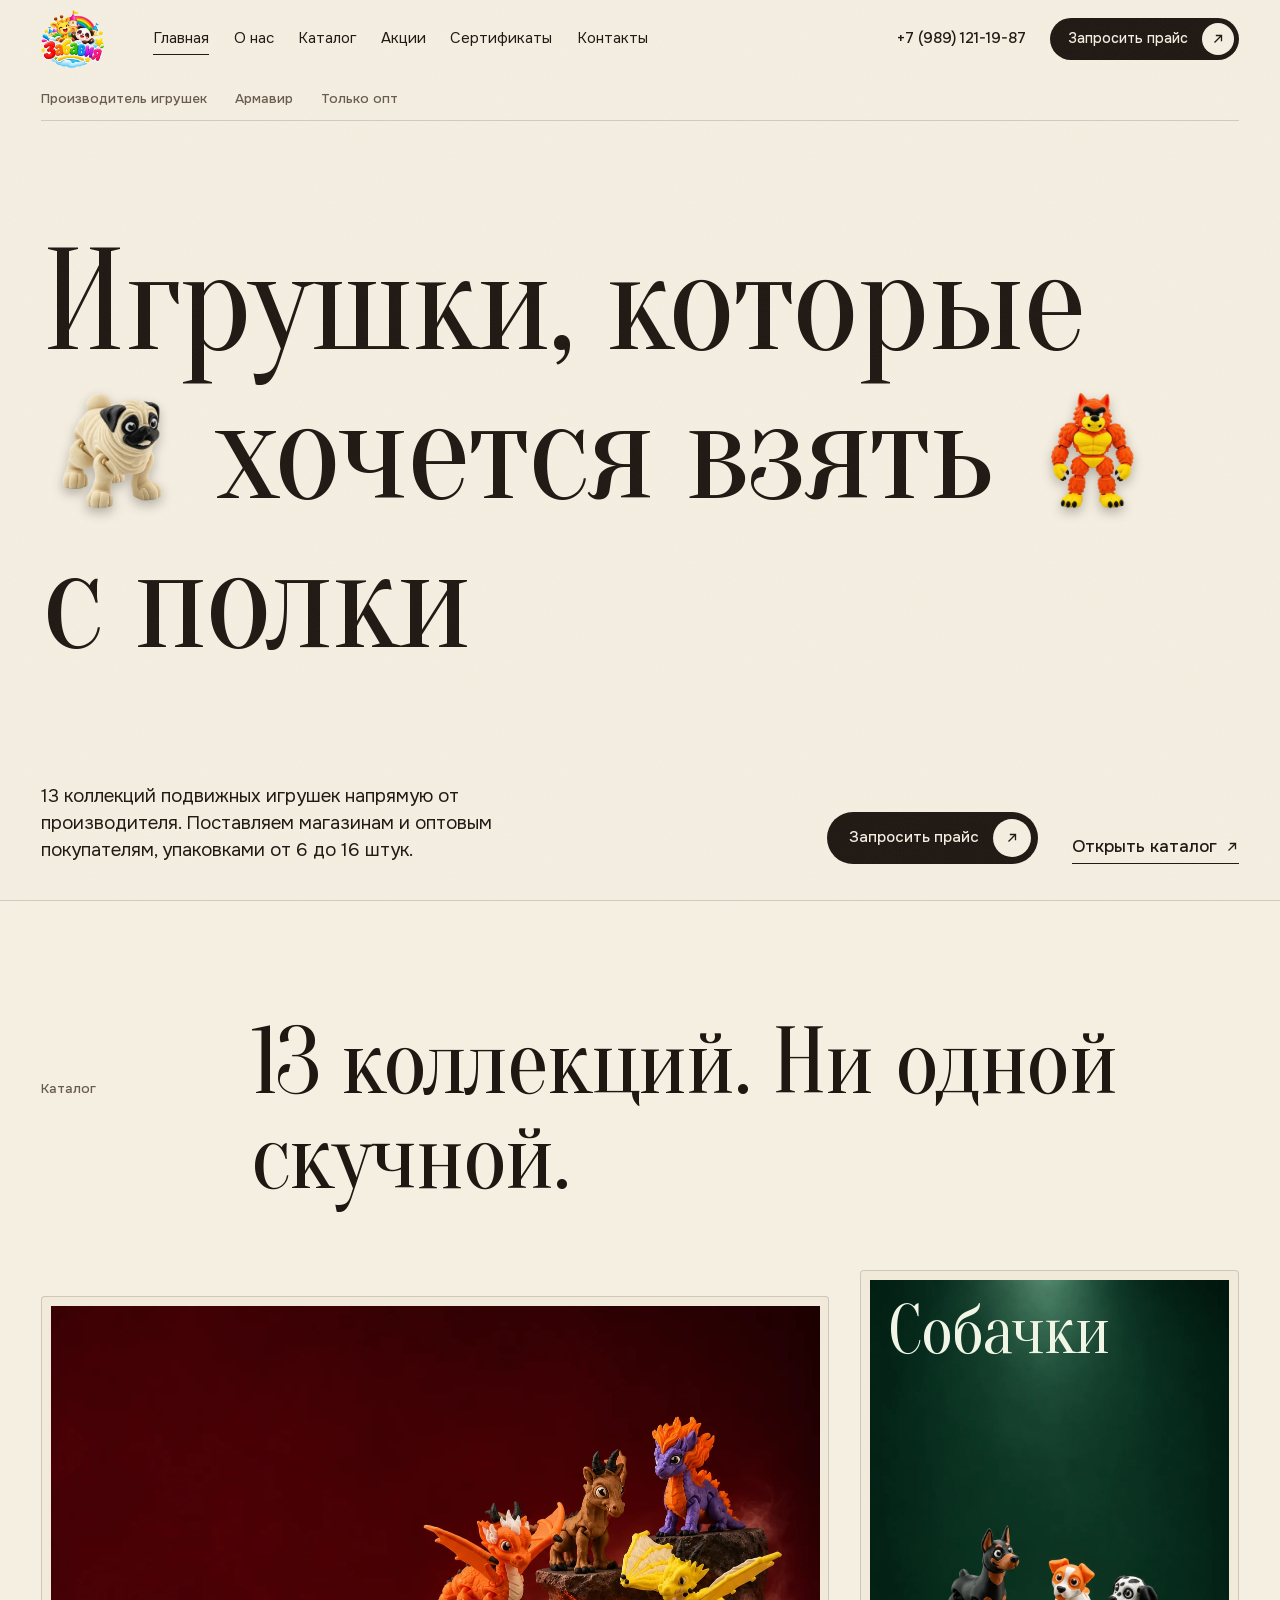
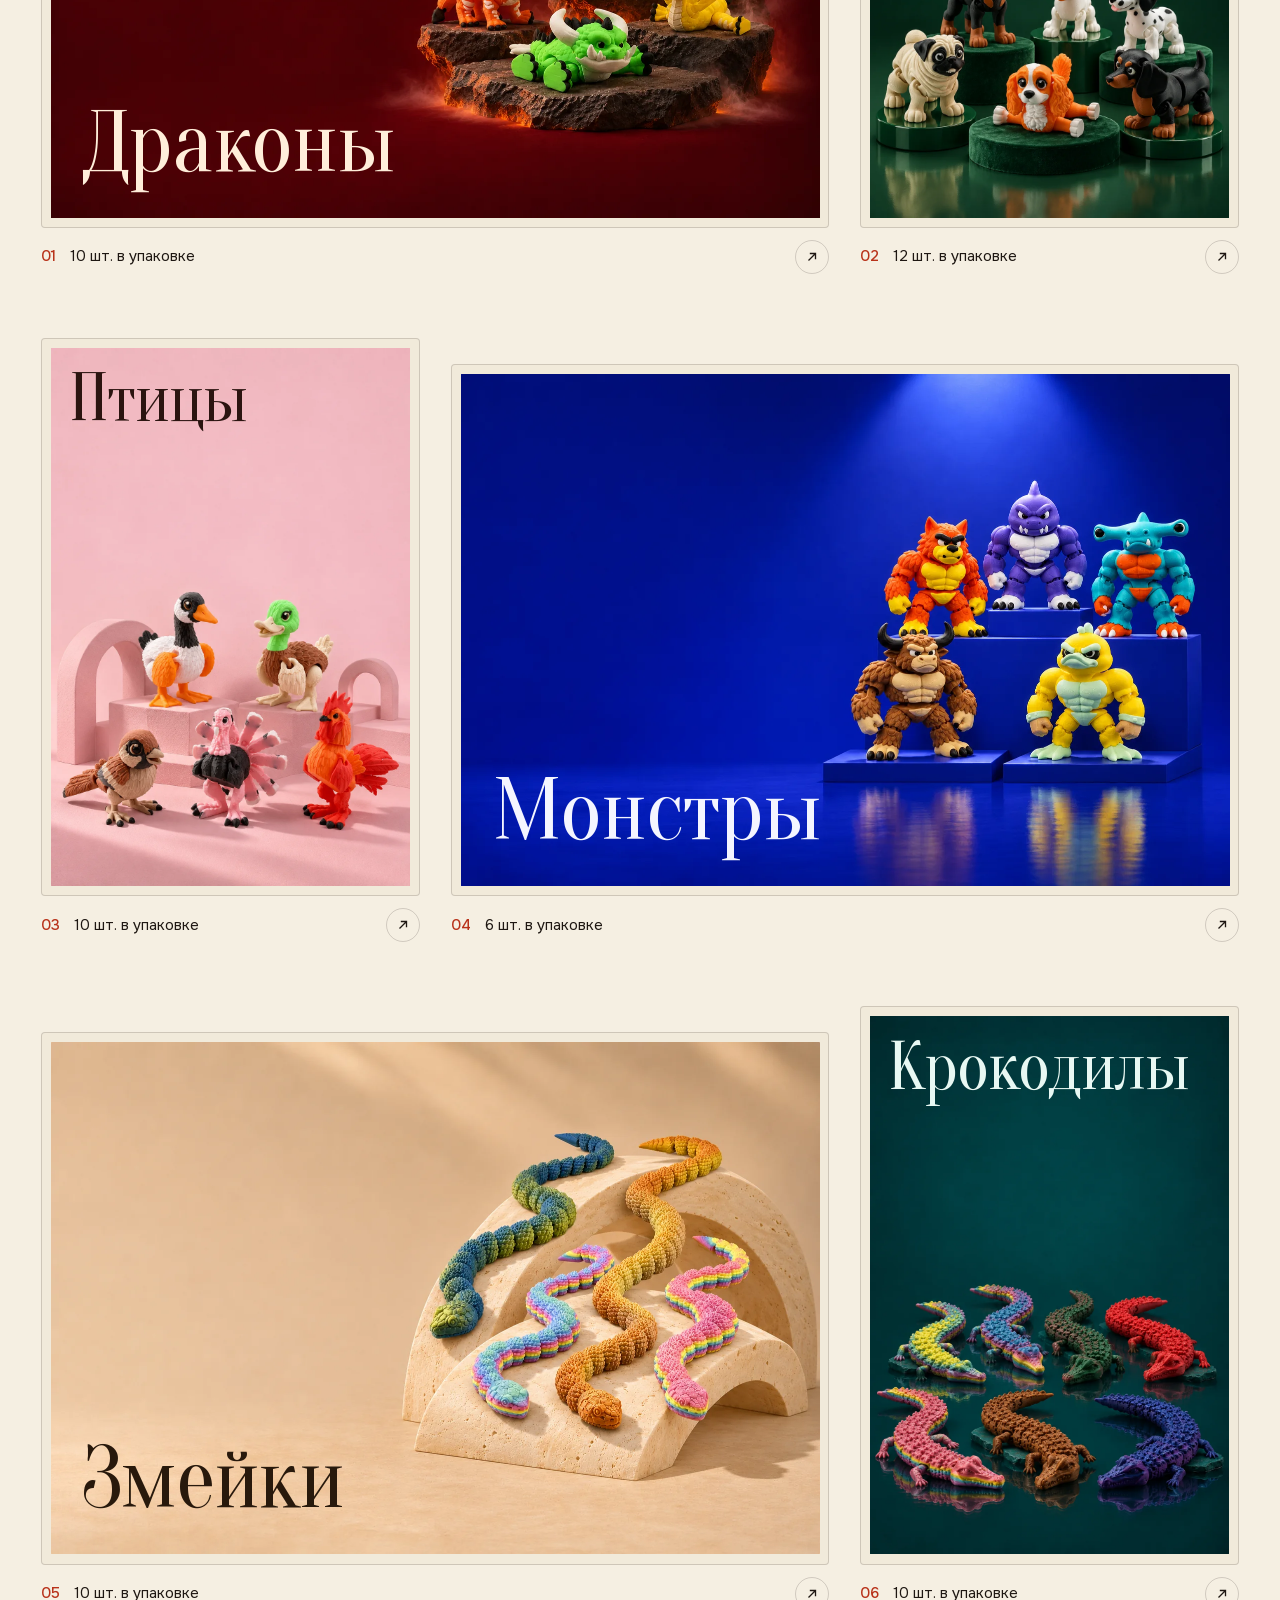
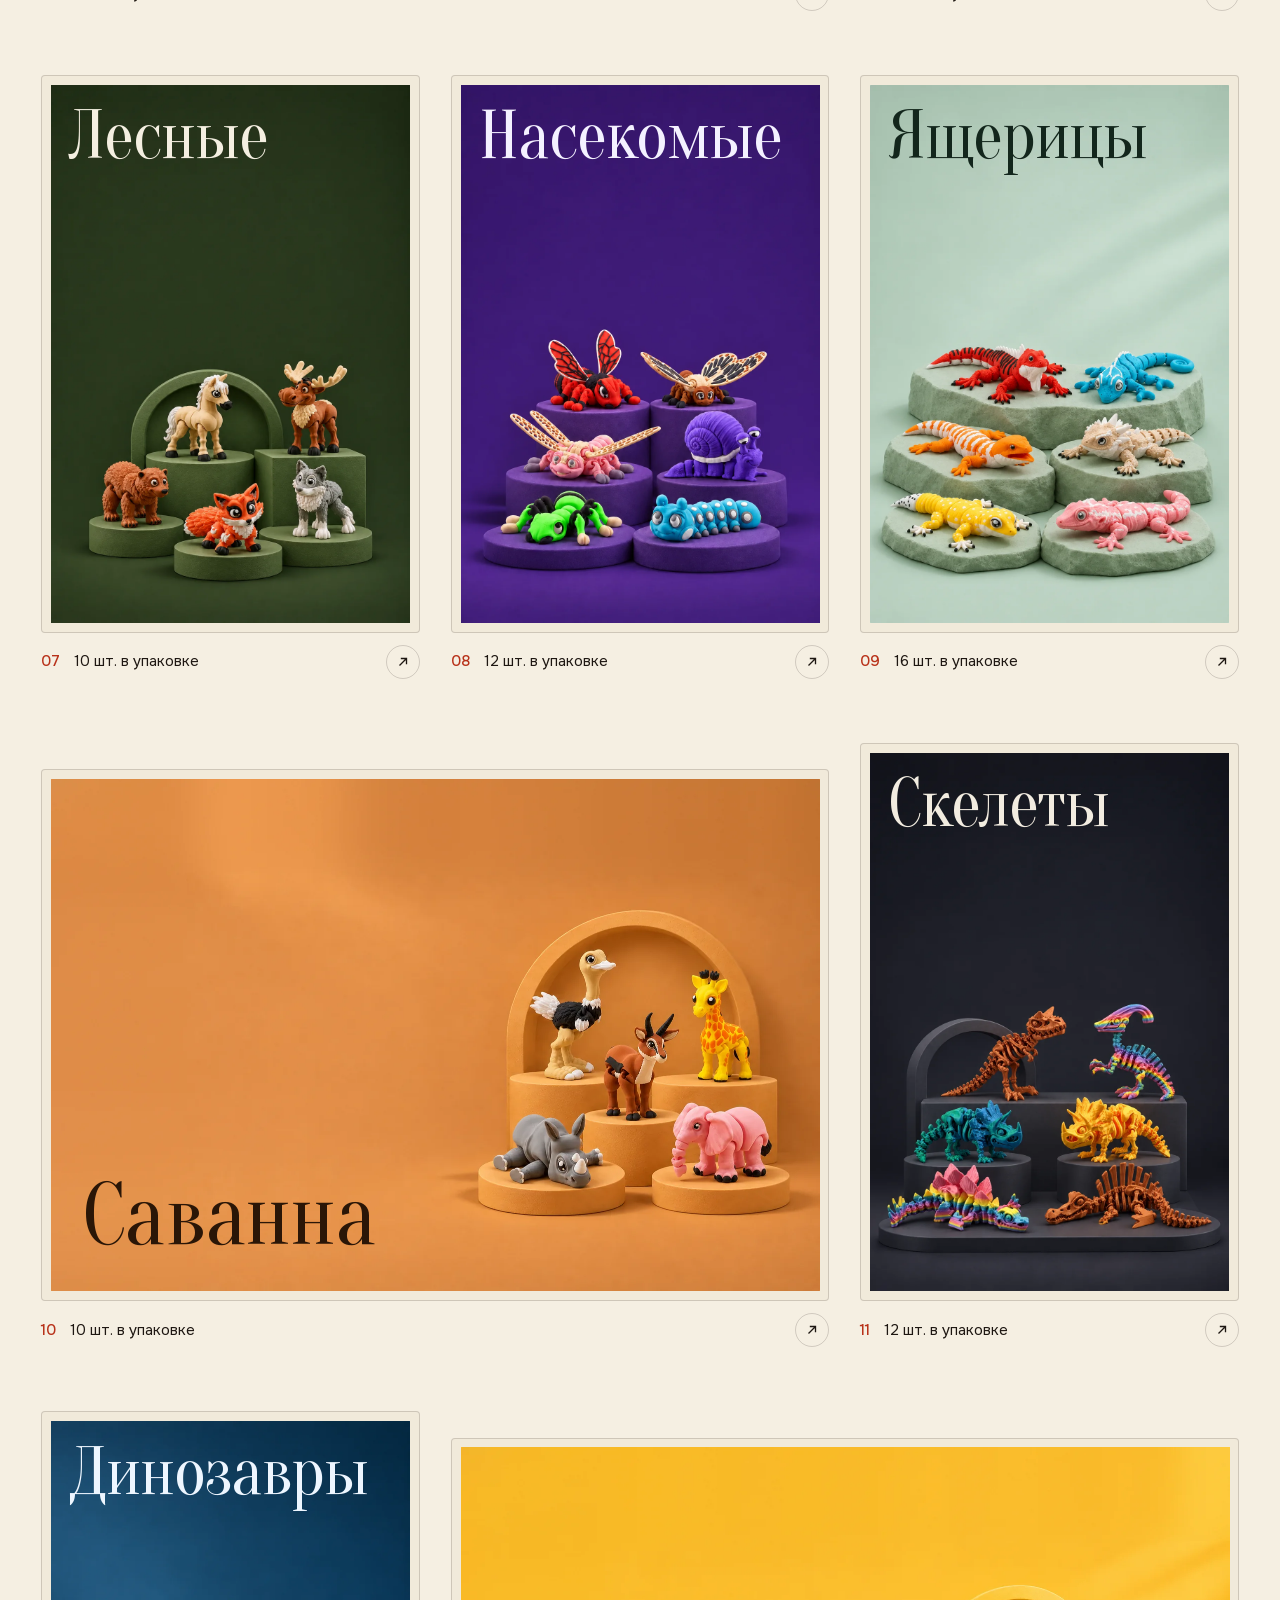
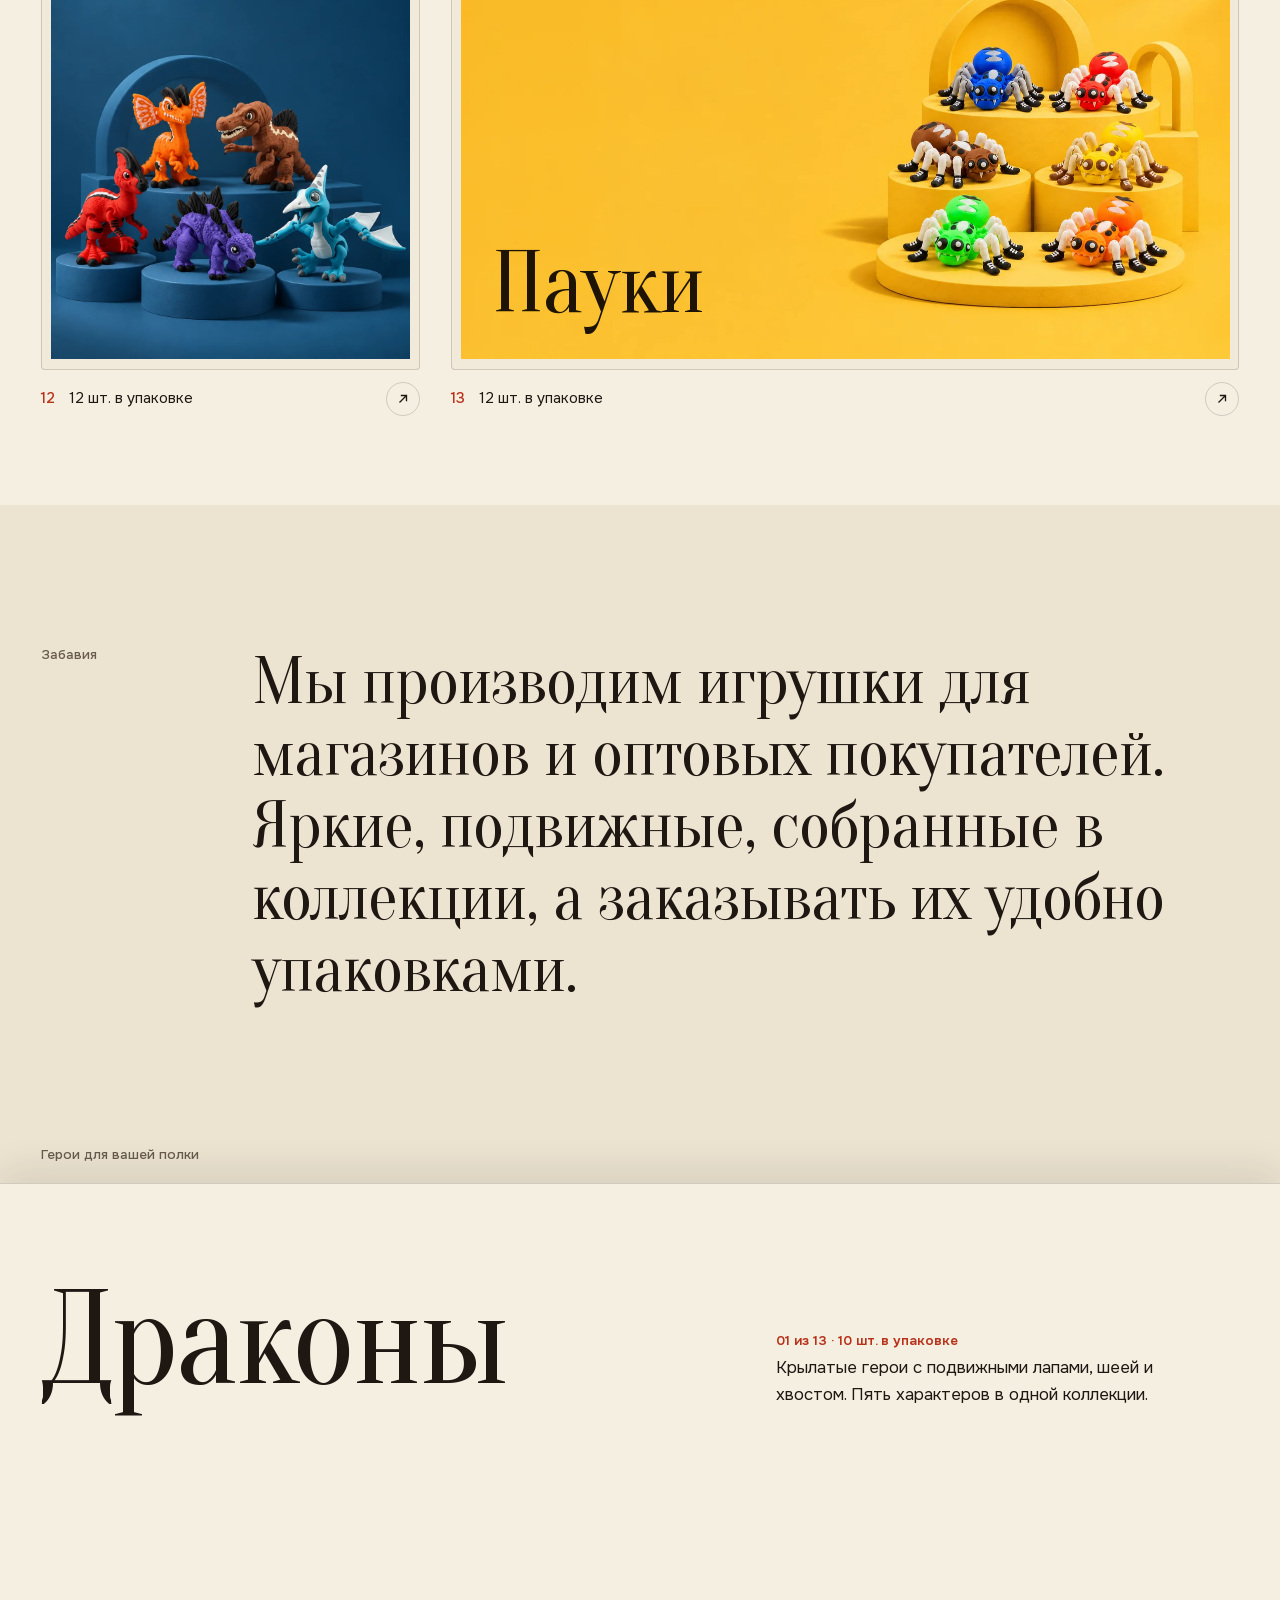
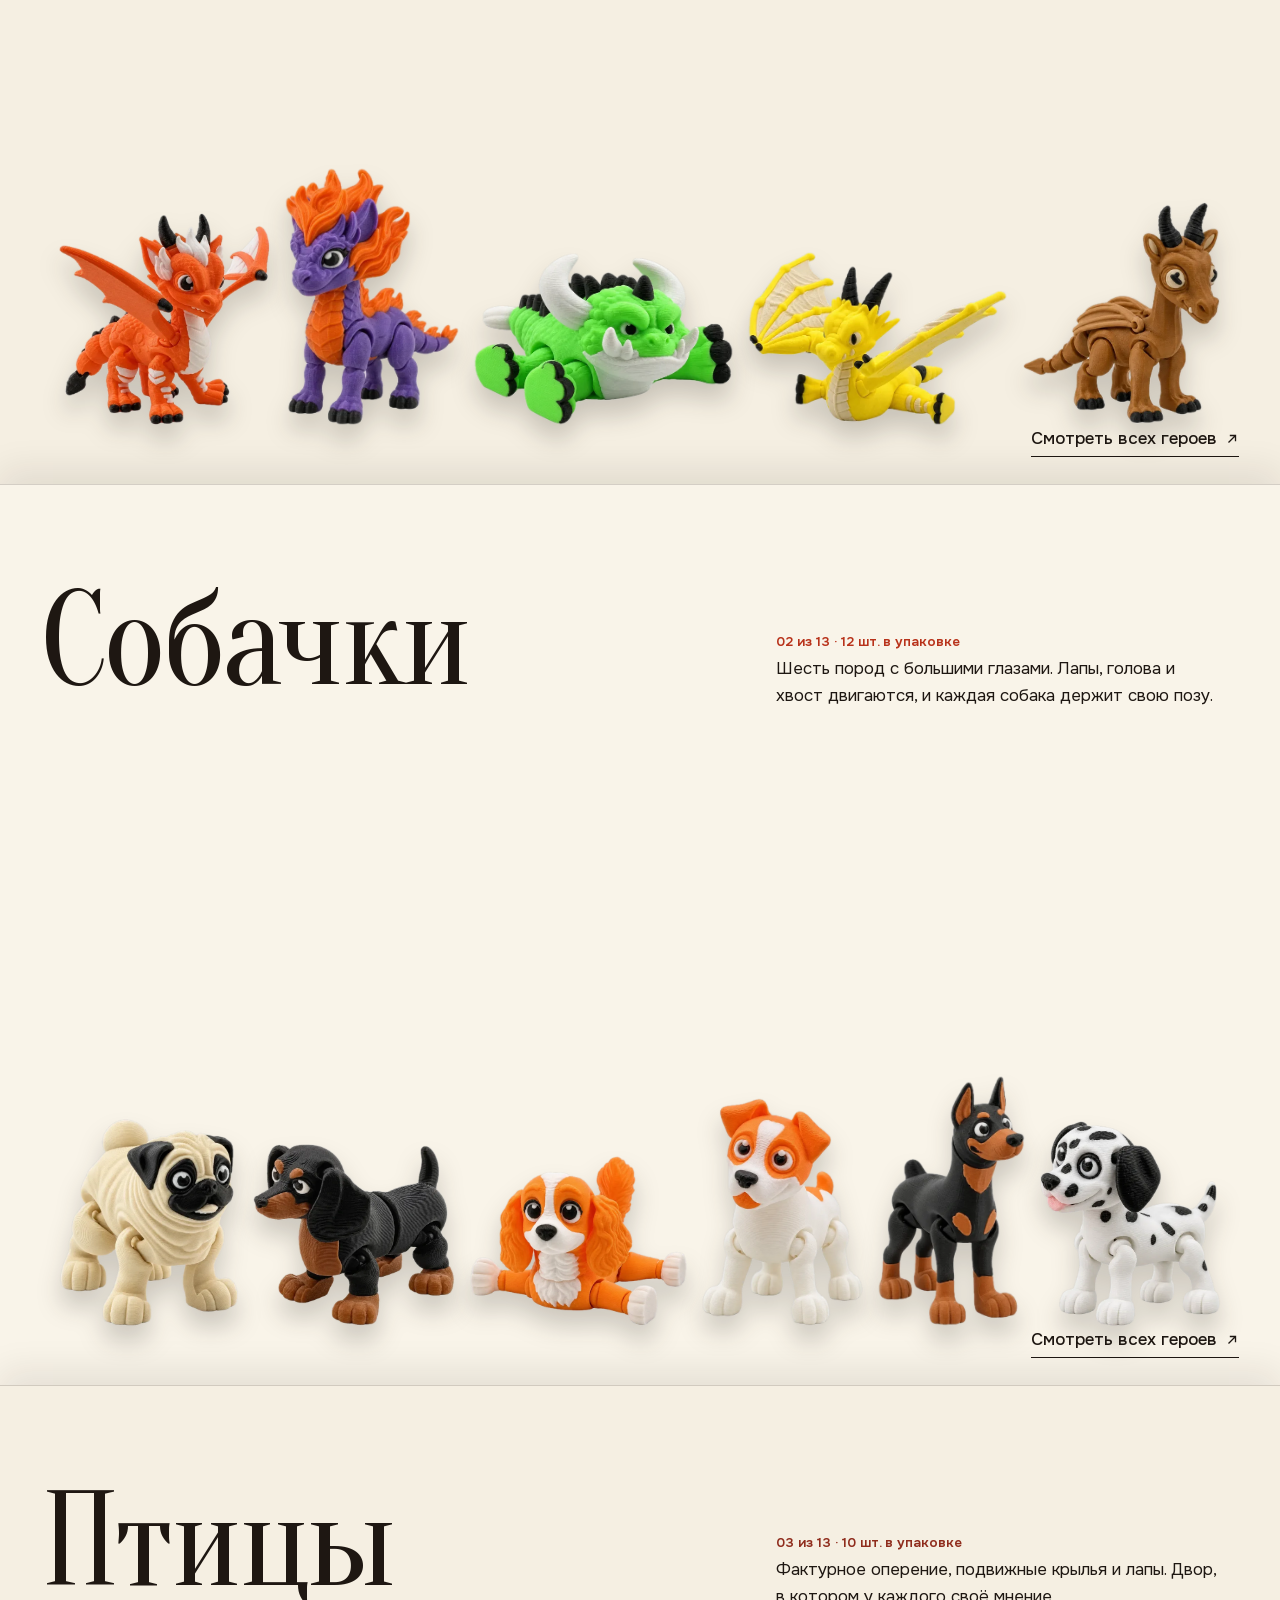
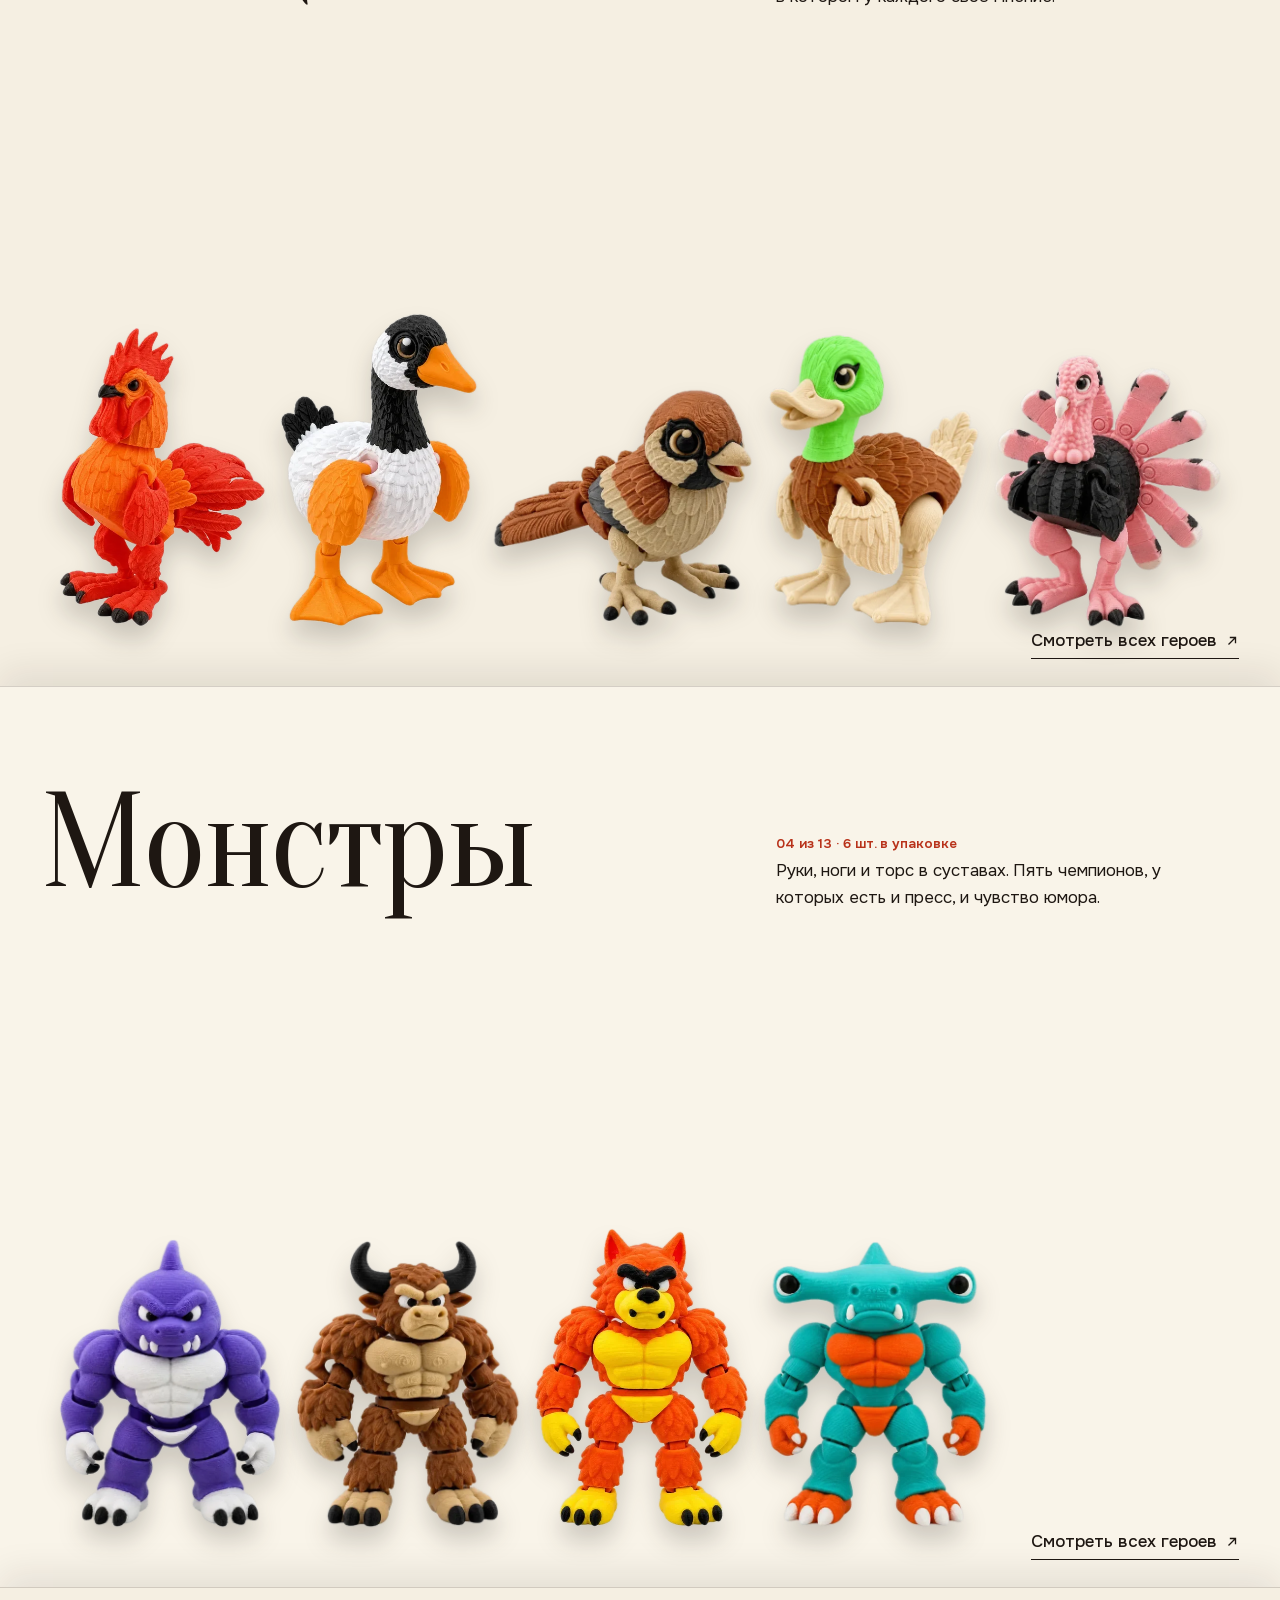
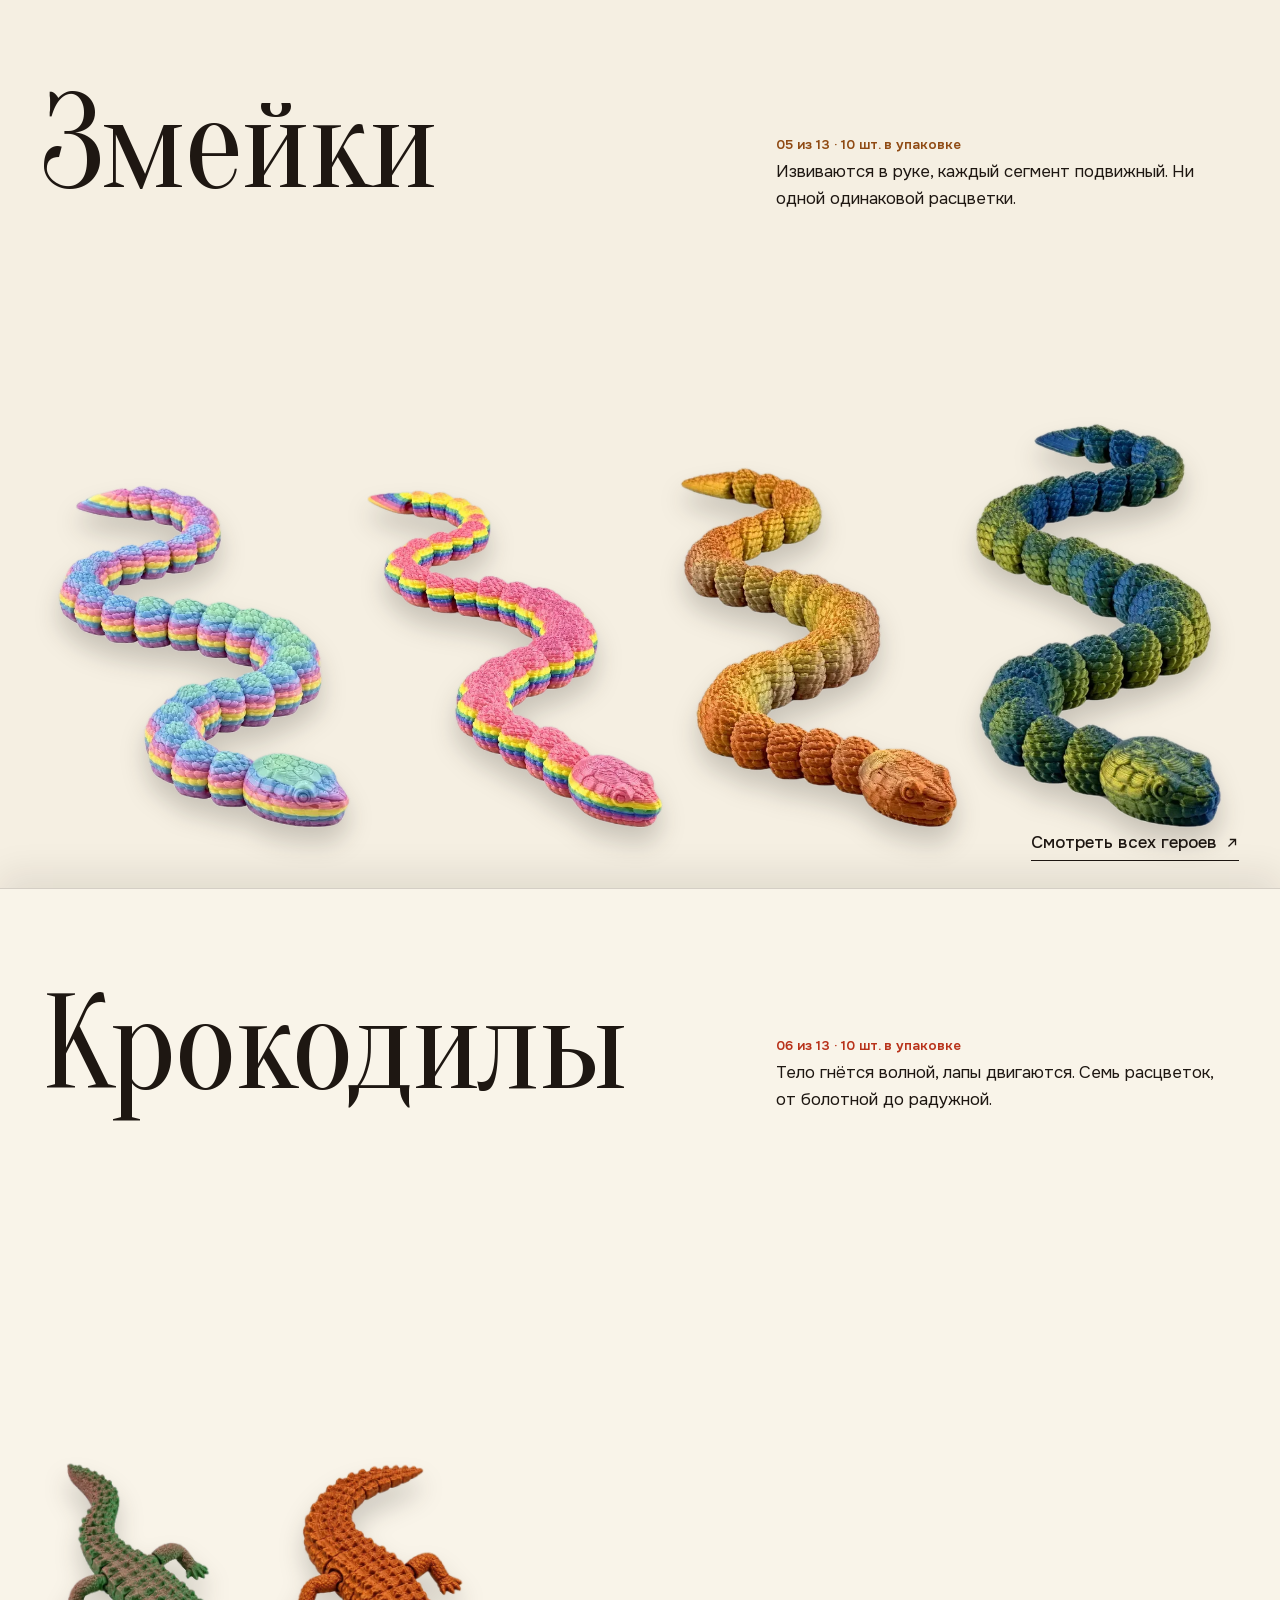
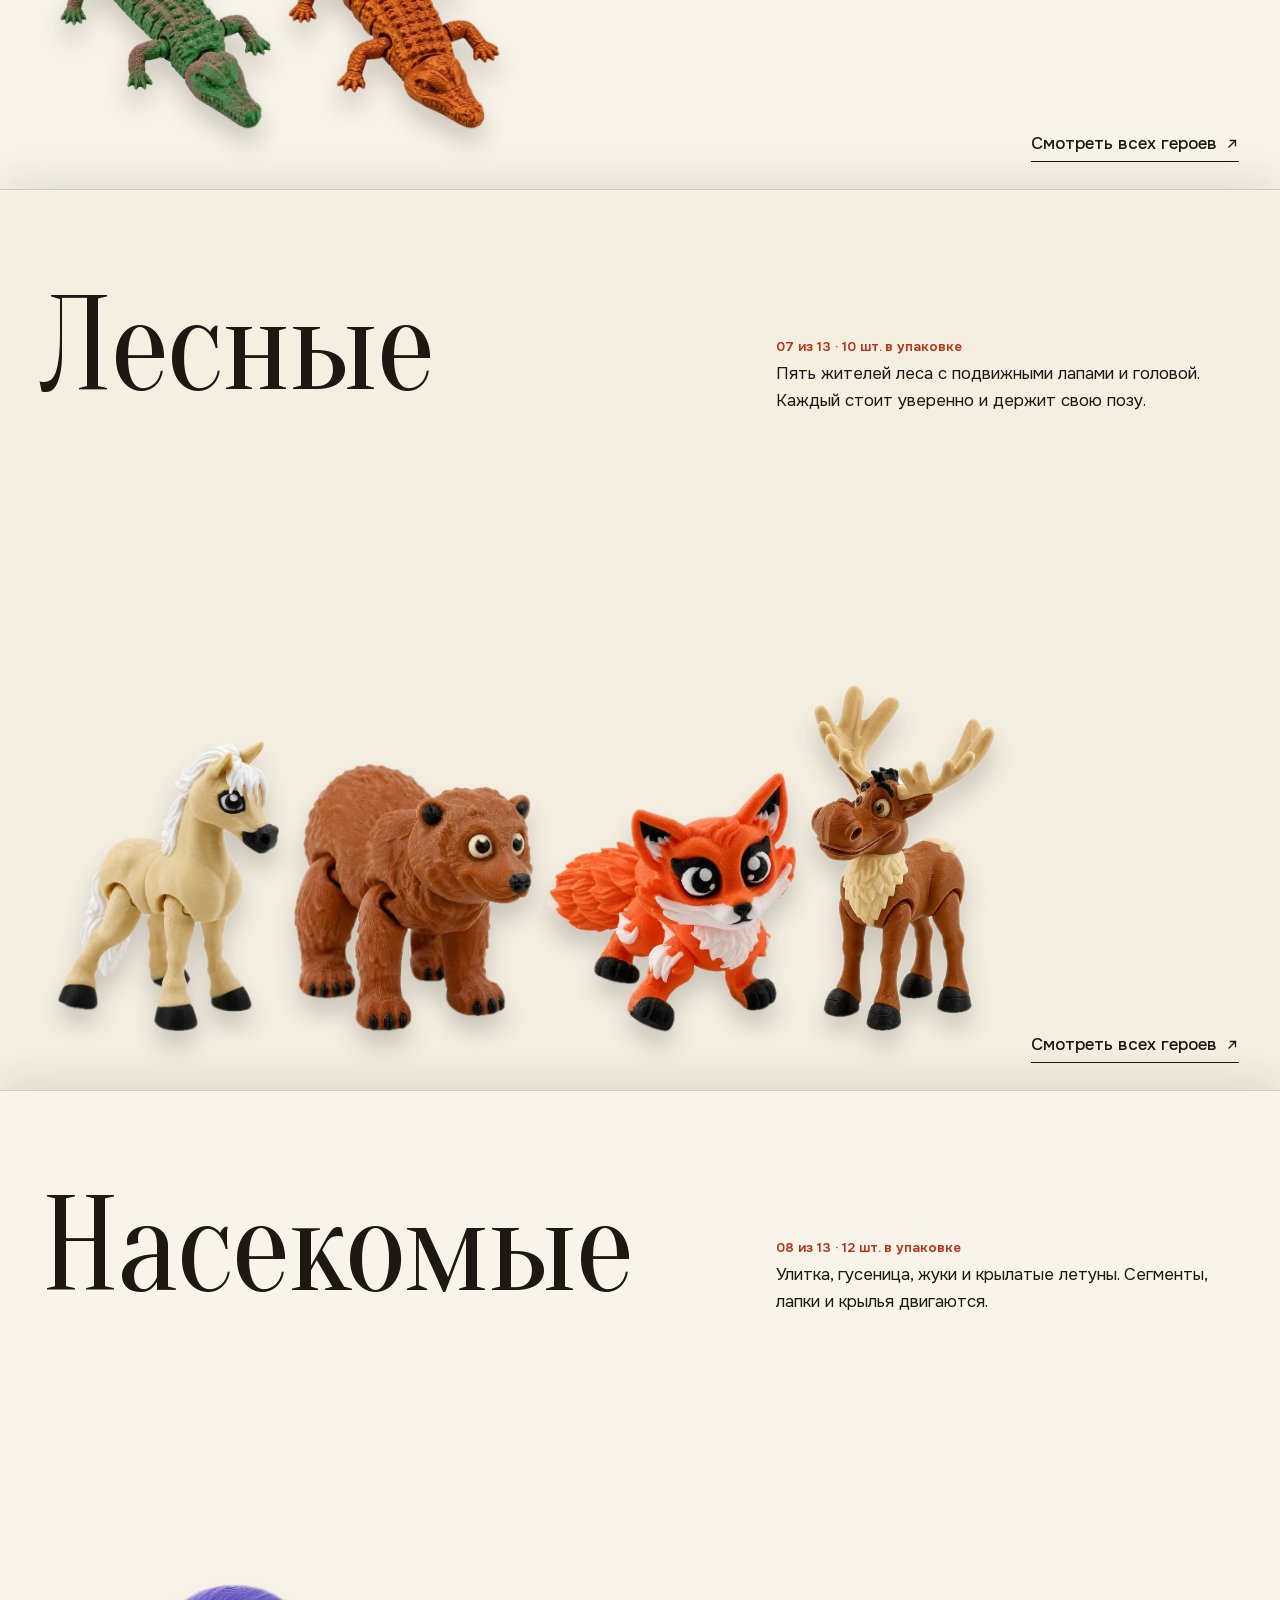
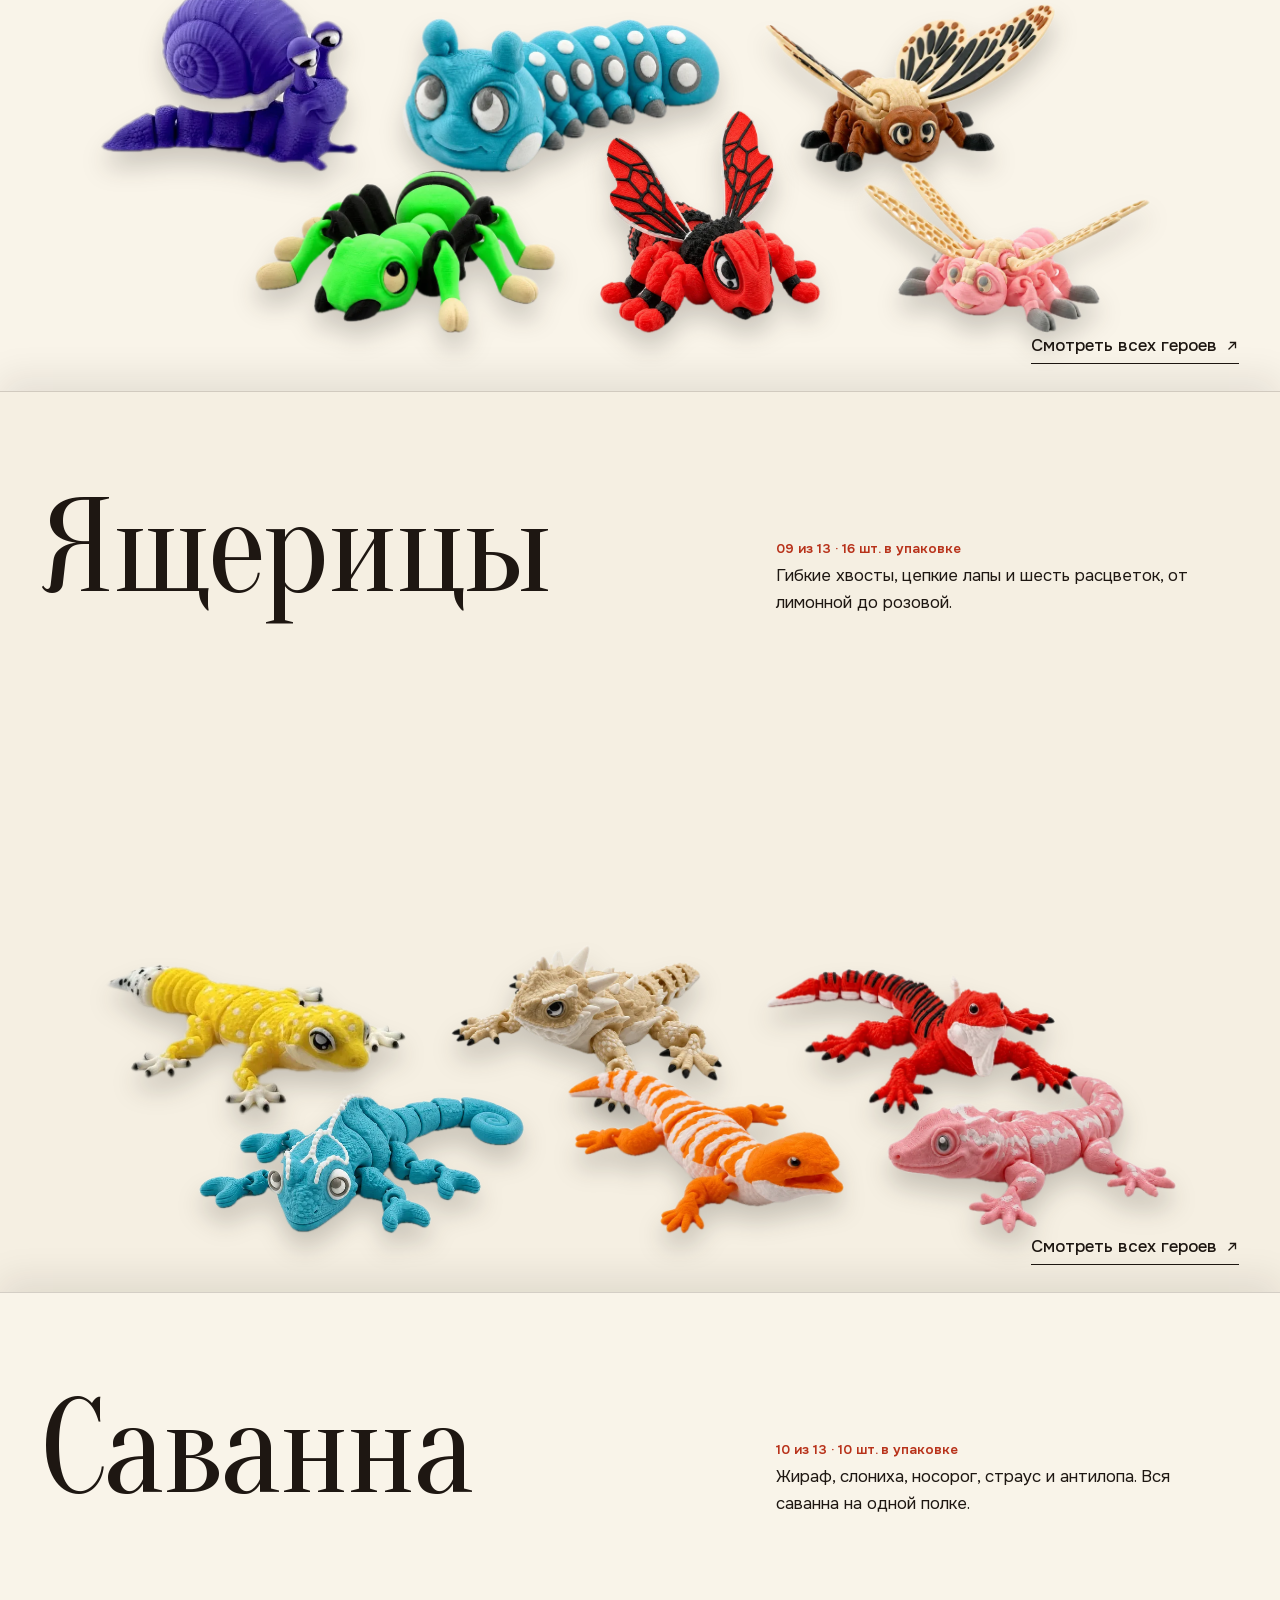
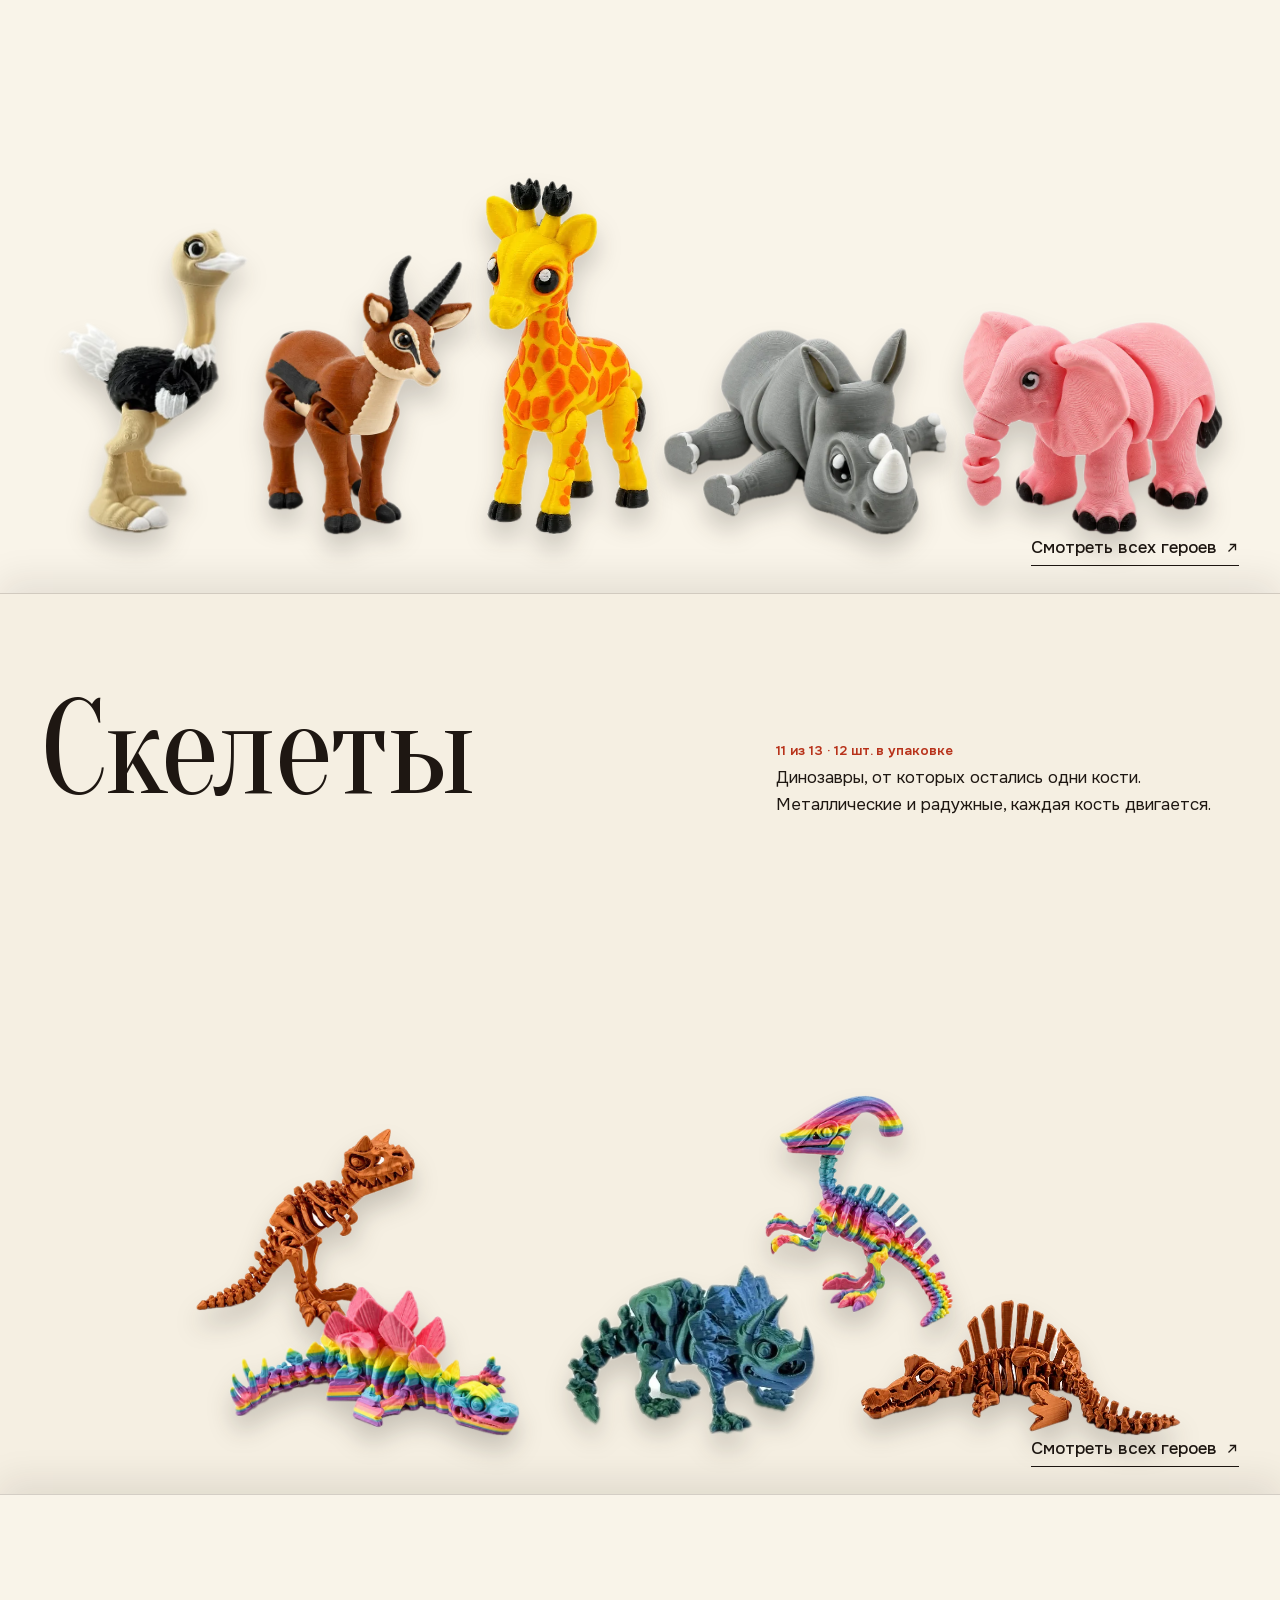
==== commit 75fd5773: "Картинки догружаются очередью по 4 в порядке показа: первые коллекции появляются раньше Co-Authored-" ====
--- a/index.html
+++ b/index.html
@@ -7,8 +7,8 @@
 <title>Забавия: подвижные игрушки оптом от производителя</title>
 <meta name="description" content="Подвижные игрушки оптом от производителя: драконы, собачки, динозавры, насекомые, ящерицы, животные леса и саванны. Армавир.">
 <link rel="icon" href="assets/img/logo-s.webp" type="image/webp">
-<link rel="stylesheet" href="assets/fonts/fonts.css?v=2611081256">
-<link rel="stylesheet" href="assets/site.css?v=2611081256">
+<link rel="stylesheet" href="assets/fonts/fonts.css?v=2611081302">
+<link rel="stylesheet" href="assets/site.css?v=2611081302">
 </head>
 <body class="is-home">
 <header class="top" id="top"><div class="wrap top-in"><a class="brand" href="index.html" aria-label="Забавия, на главную"><img src="assets/img/logo-s.webp" alt="Забавия" width="120" height="104"></a>
@@ -34,5 +34,5 @@
  <div class="foot-grid"><img src="assets/img/logo-s.webp" alt="Забавия" width="120" height="104" loading="lazy"><nav aria-label="Меню в подвале"><a href="index.html" aria-current="page">Главная</a><a href="o-nas.html">О нас</a><a href="katalog.html">Каталог</a><a href="akcii.html">Акции</a><a href="sertifikaty.html">Сертификаты</a><a href="kontakty.html">Контакты</a></nav><div><a href="tel:+79891211987">+7 (989) 121-19-87</a><br>г. Армавир</div></div>
  <p class="note">Демонстрация дизайна от Ovirra. Сцены и снимки игрушек подготовлены по фото, имена героев условные.</p>
 </div></footer>
-<script src="assets/js/gsap.min.js?v=2611081256"></script><script src="assets/js/ScrollTrigger.min.js?v=2611081256"></script><script src="assets/js/lenis.min.js?v=2611081256"></script><script src="assets/js/site.js?v=2611081256"></script>
+<script src="assets/js/gsap.min.js?v=2611081302"></script><script src="assets/js/ScrollTrigger.min.js?v=2611081302"></script><script src="assets/js/lenis.min.js?v=2611081302"></script><script src="assets/js/site.js?v=2611081302"></script>
 </body></html>
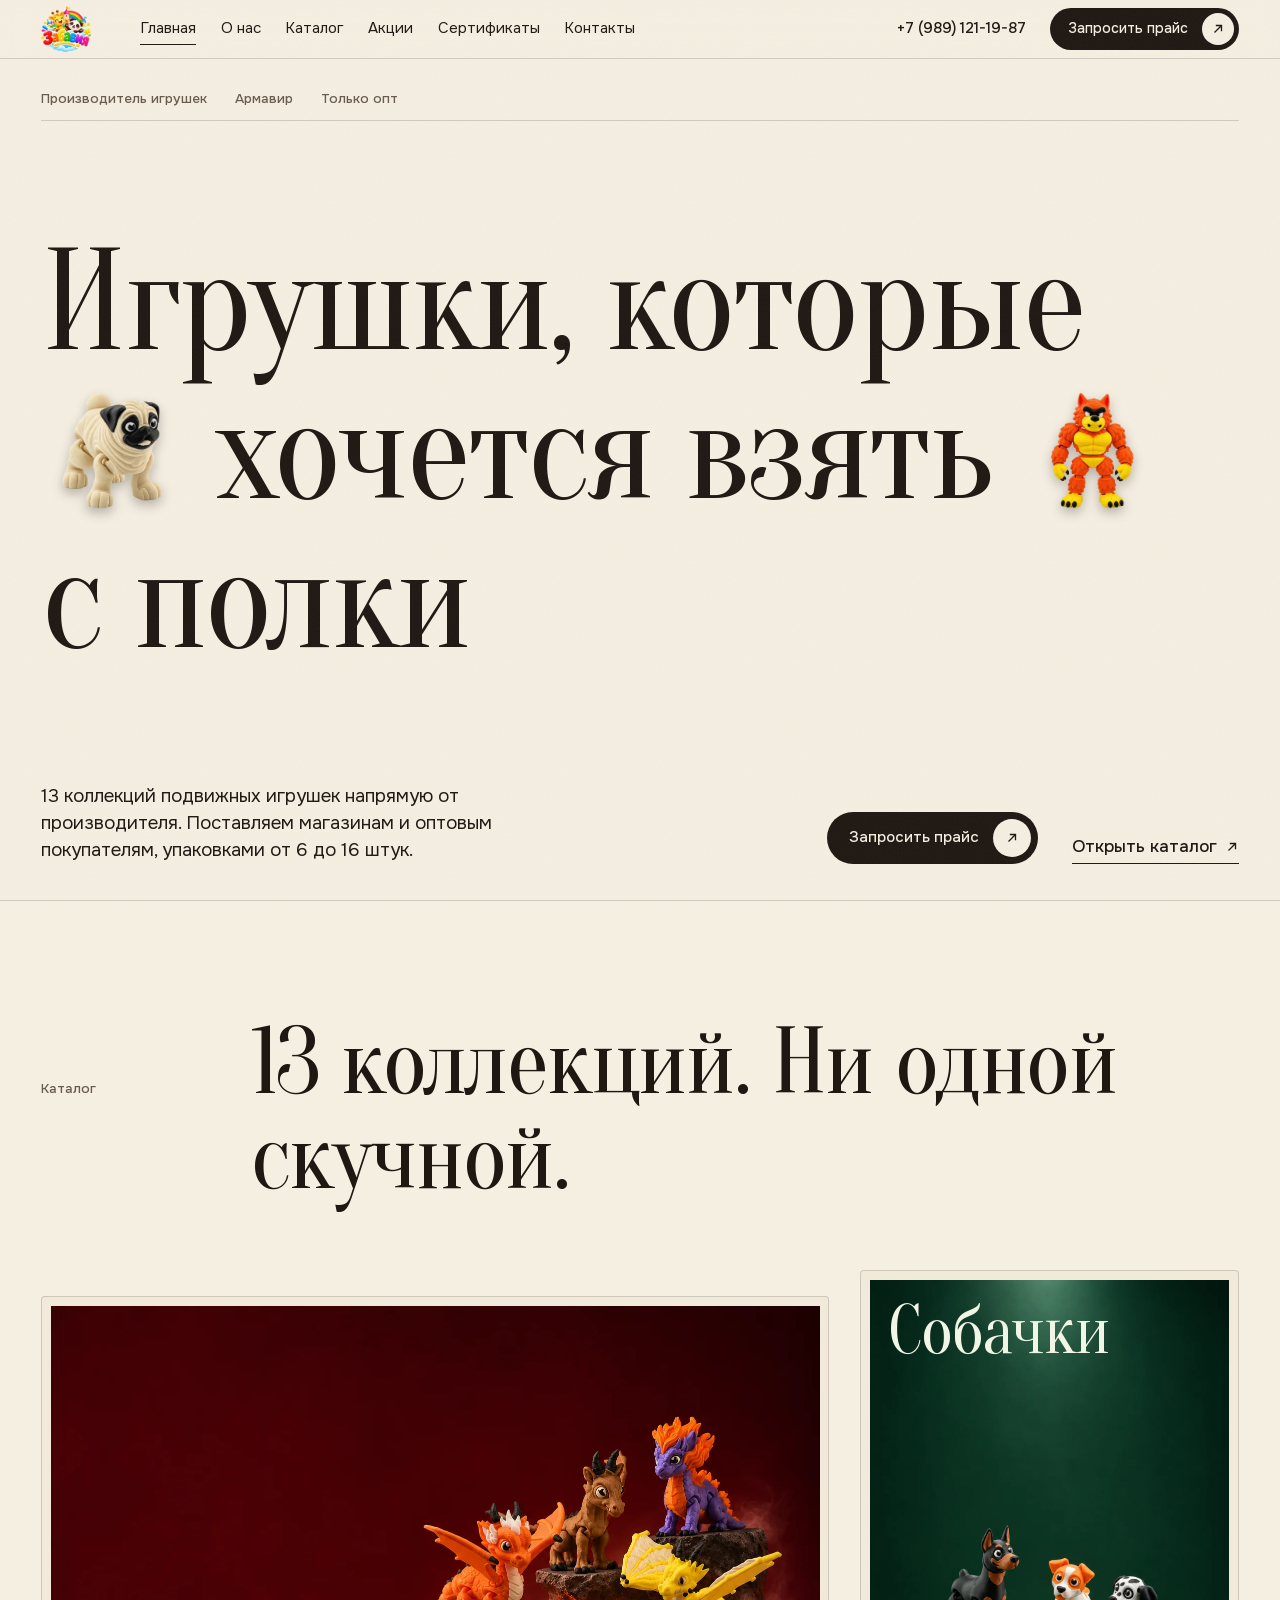
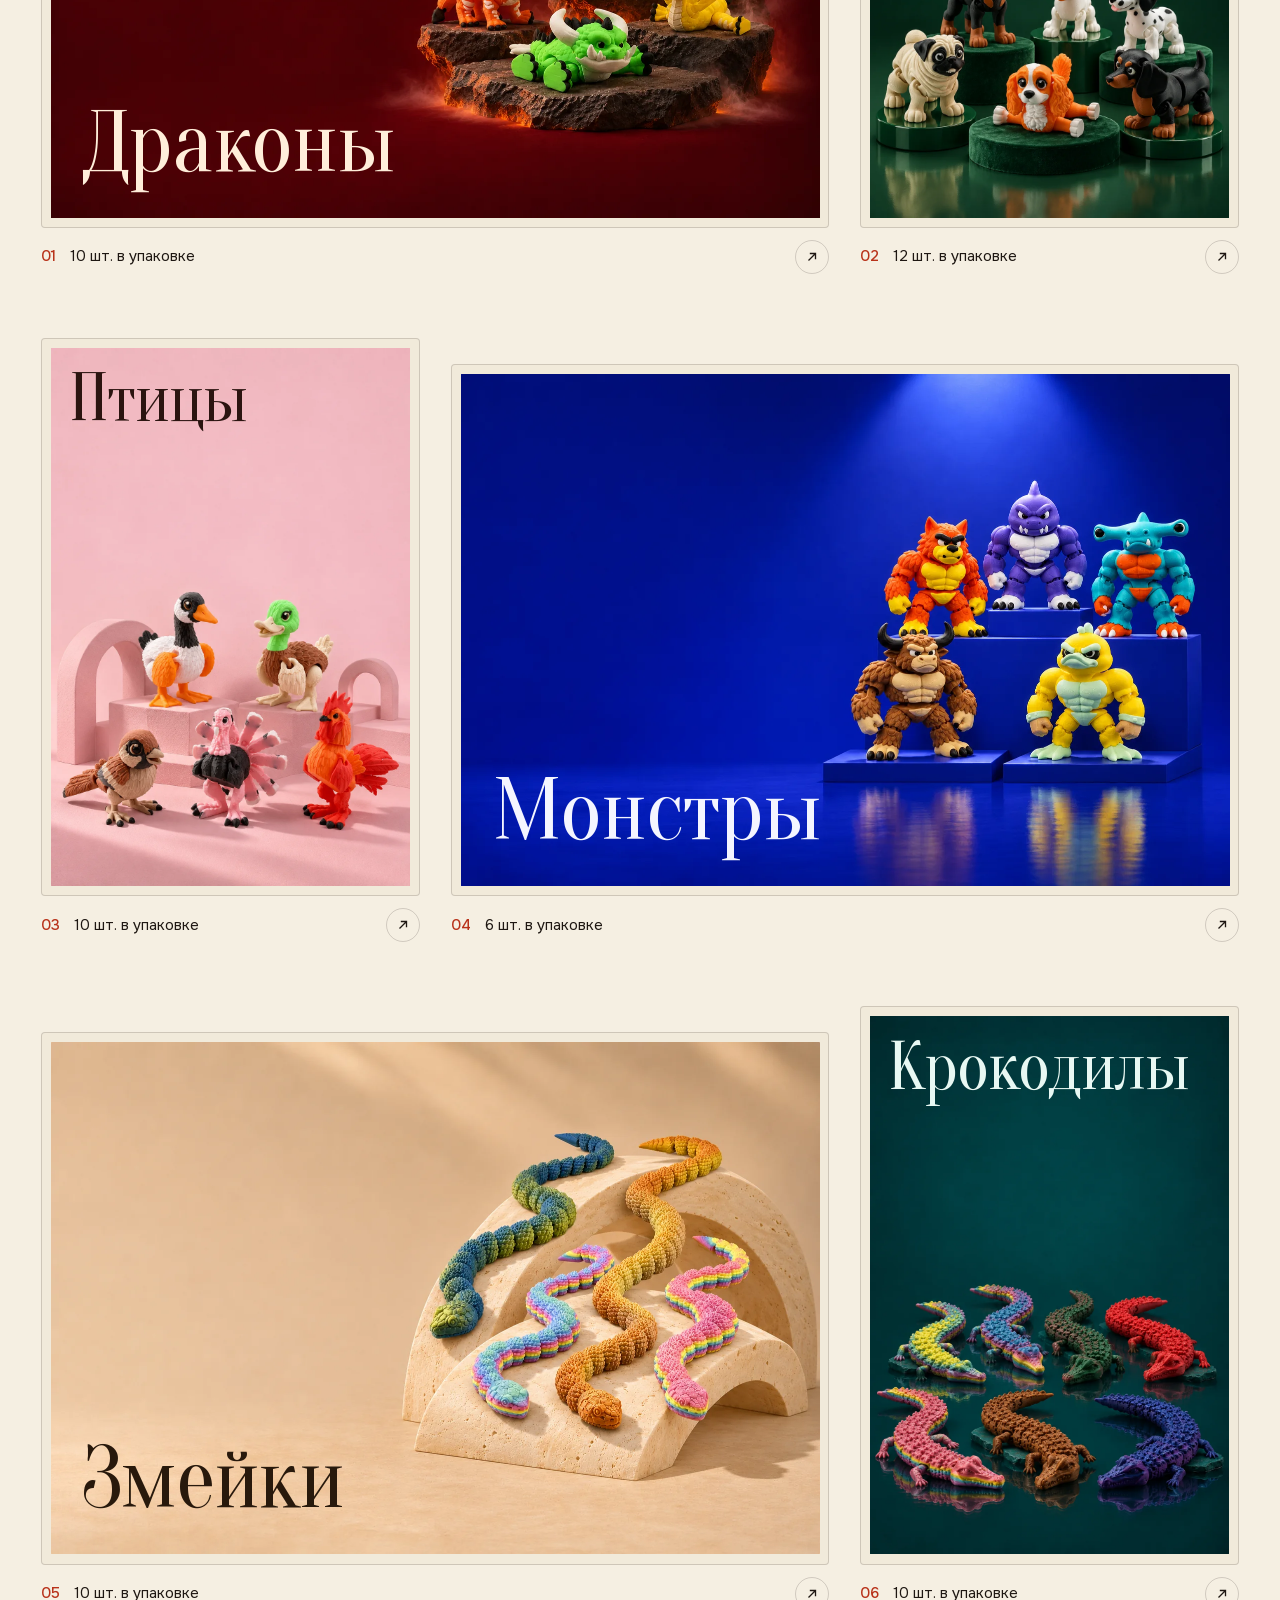
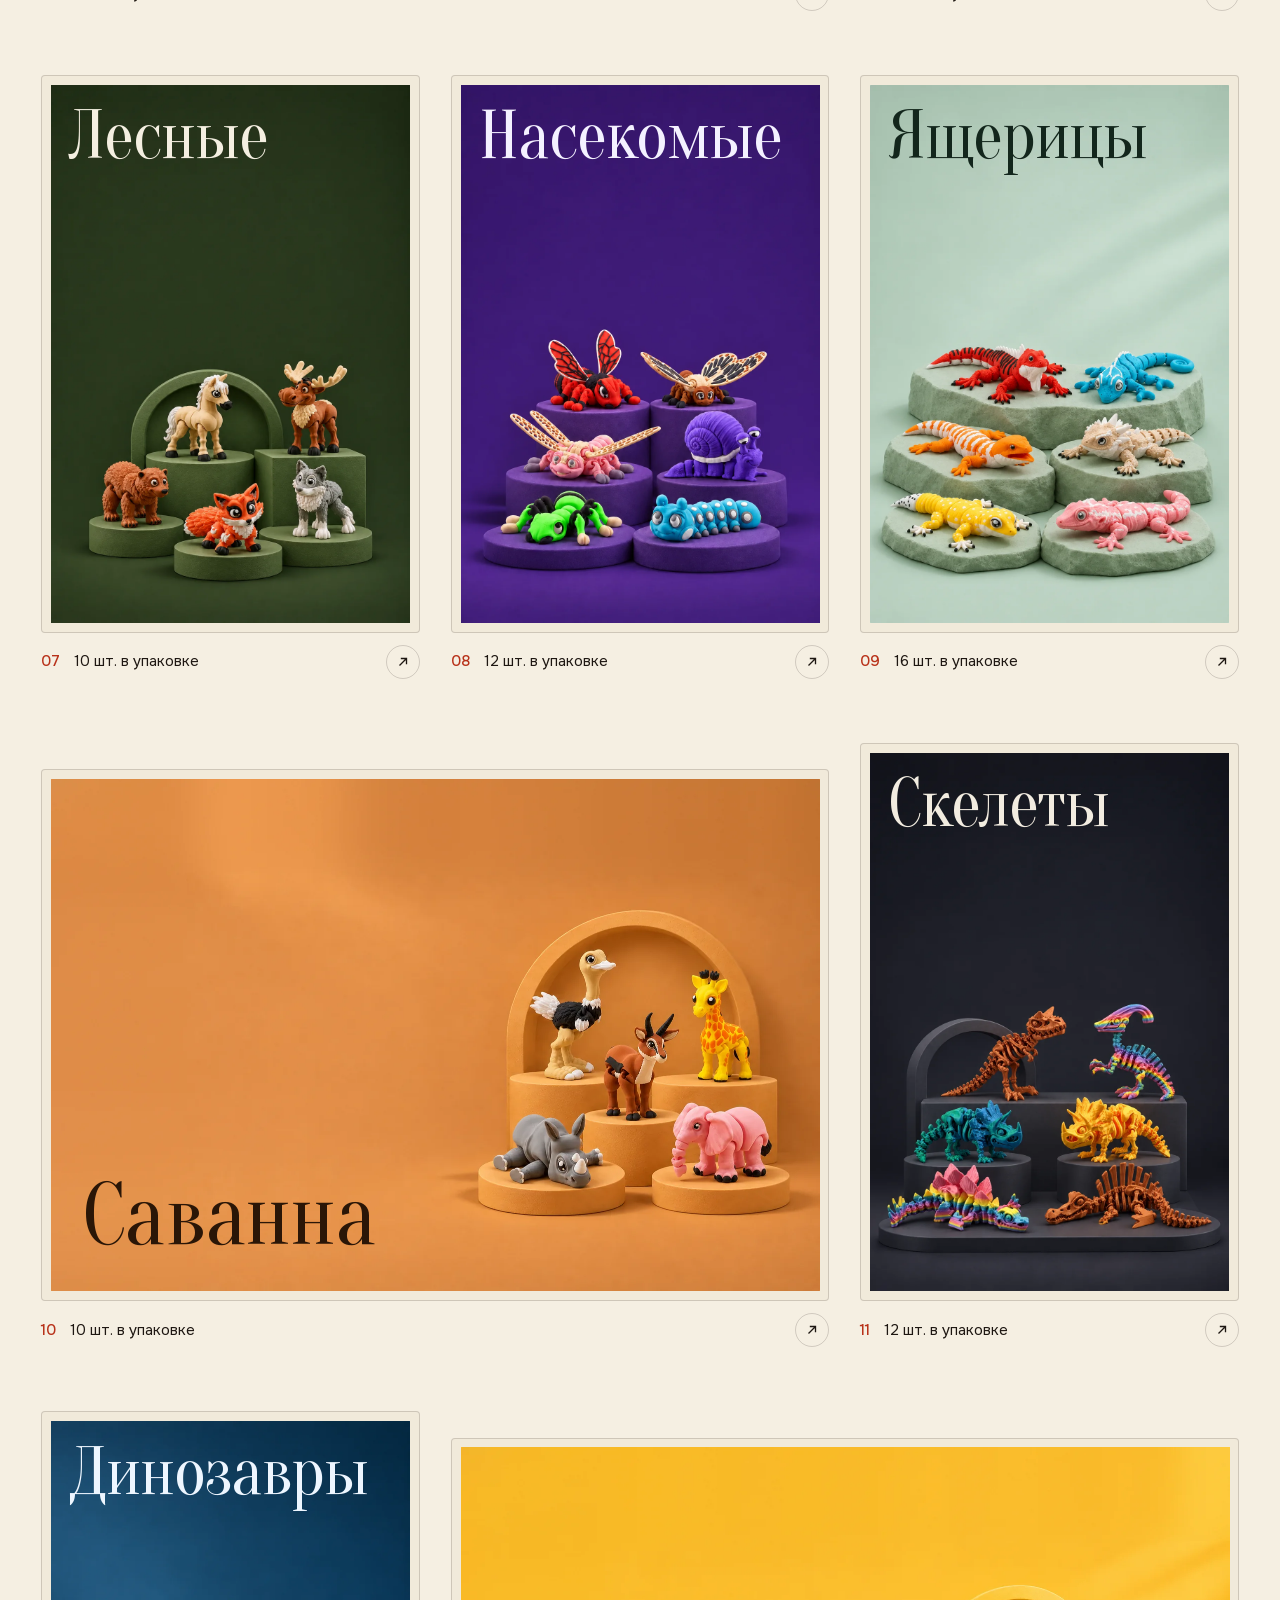
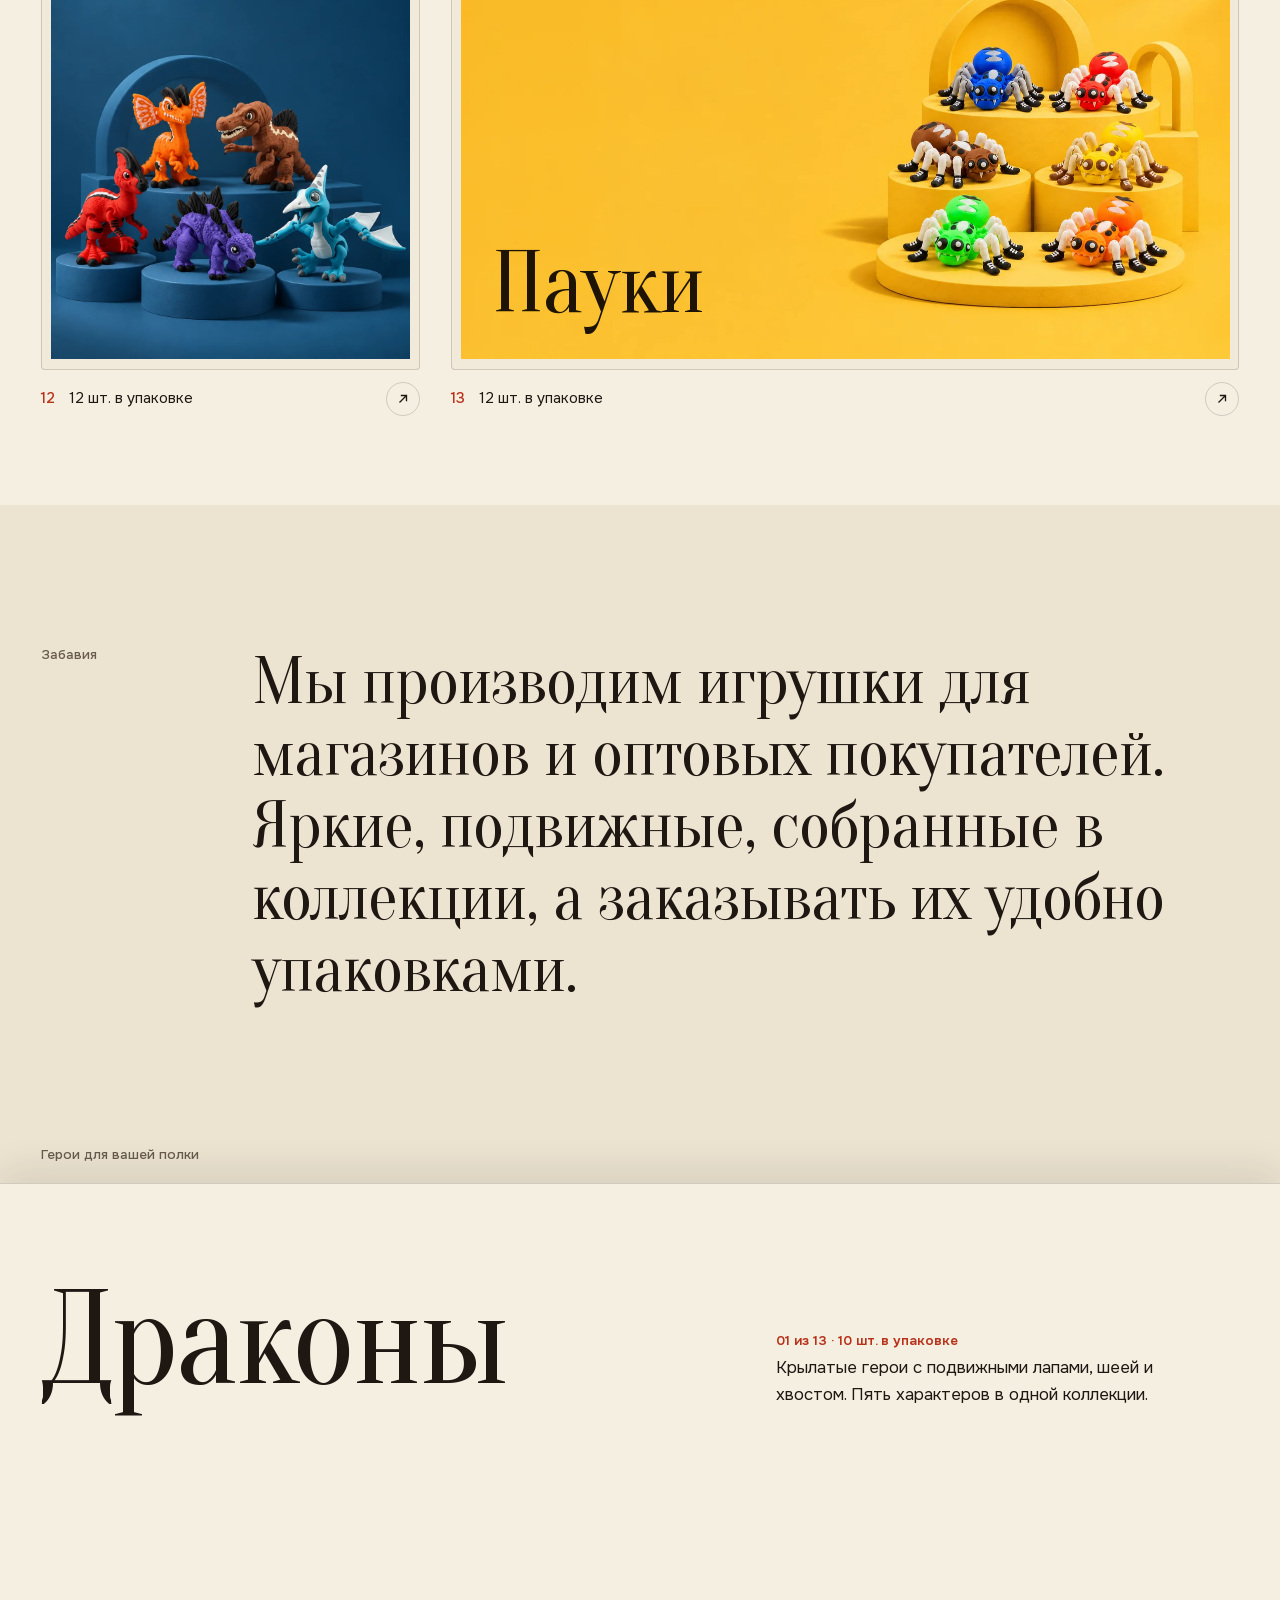
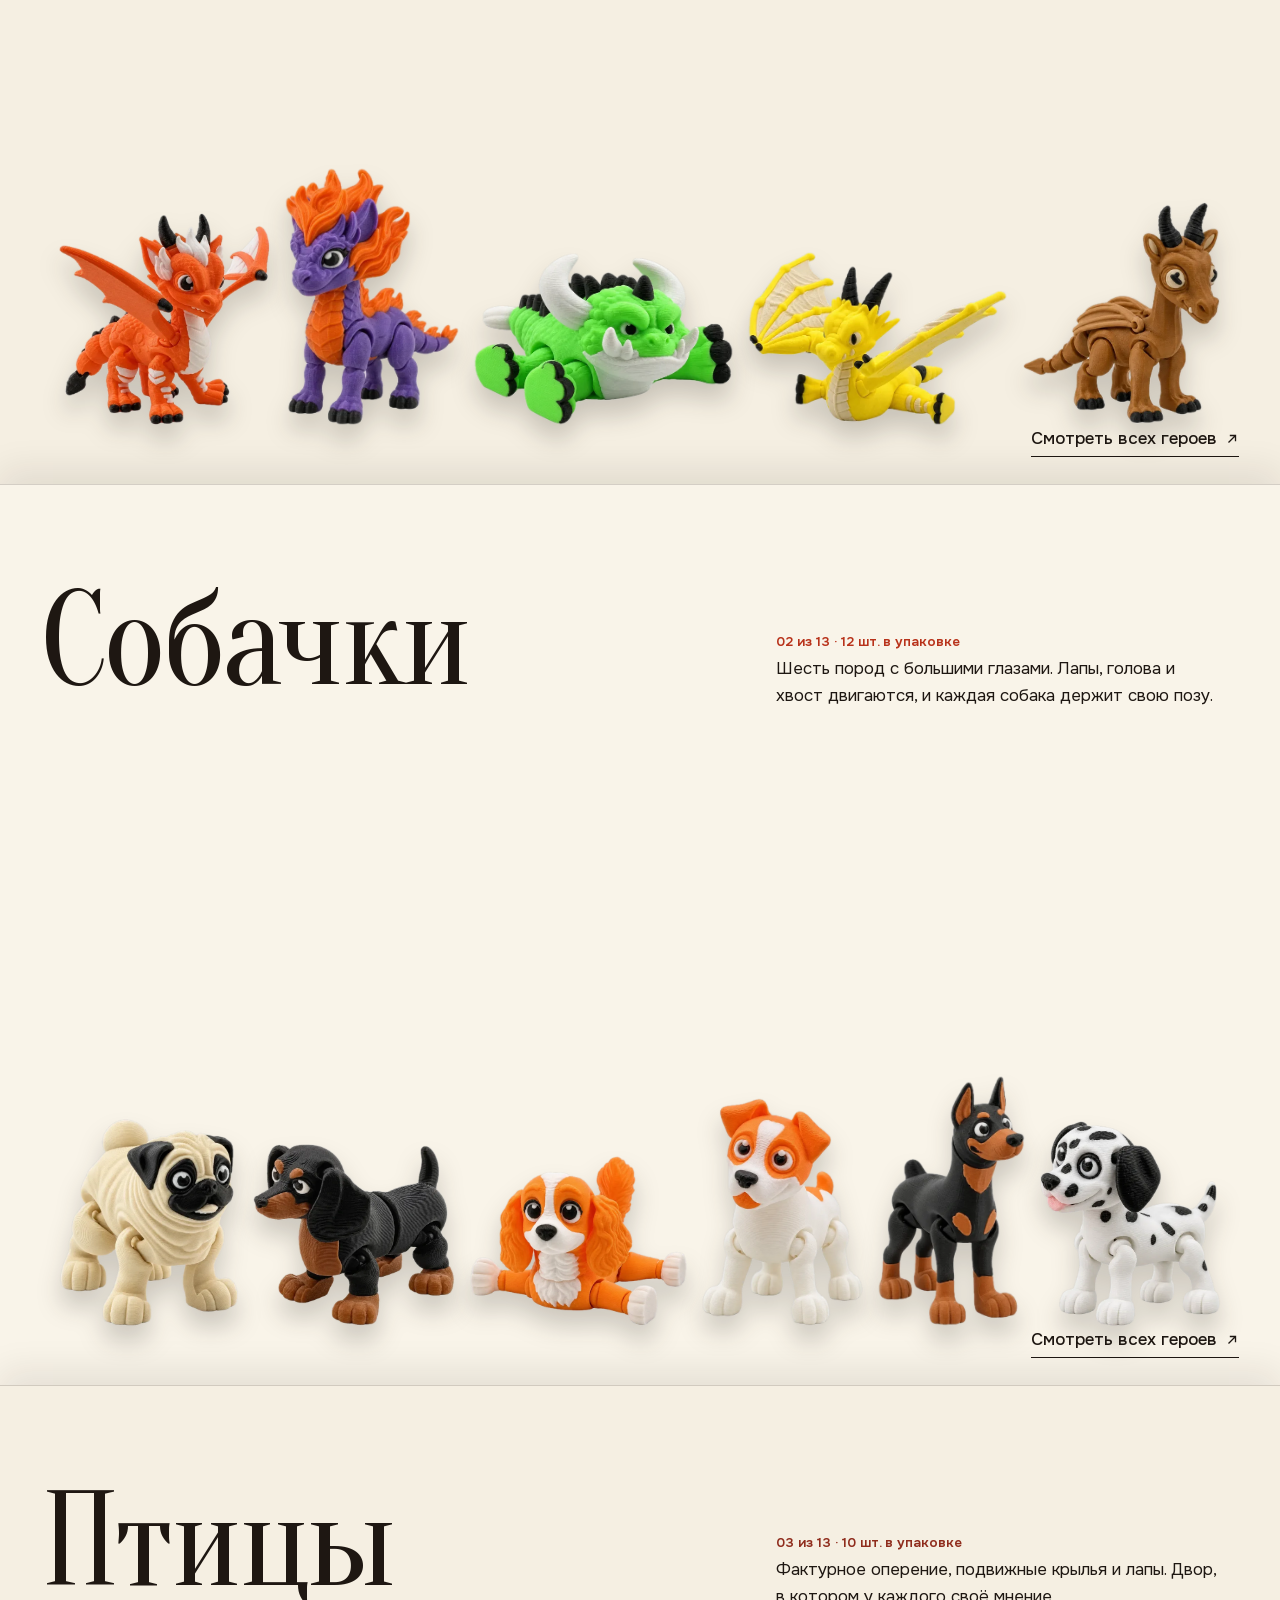
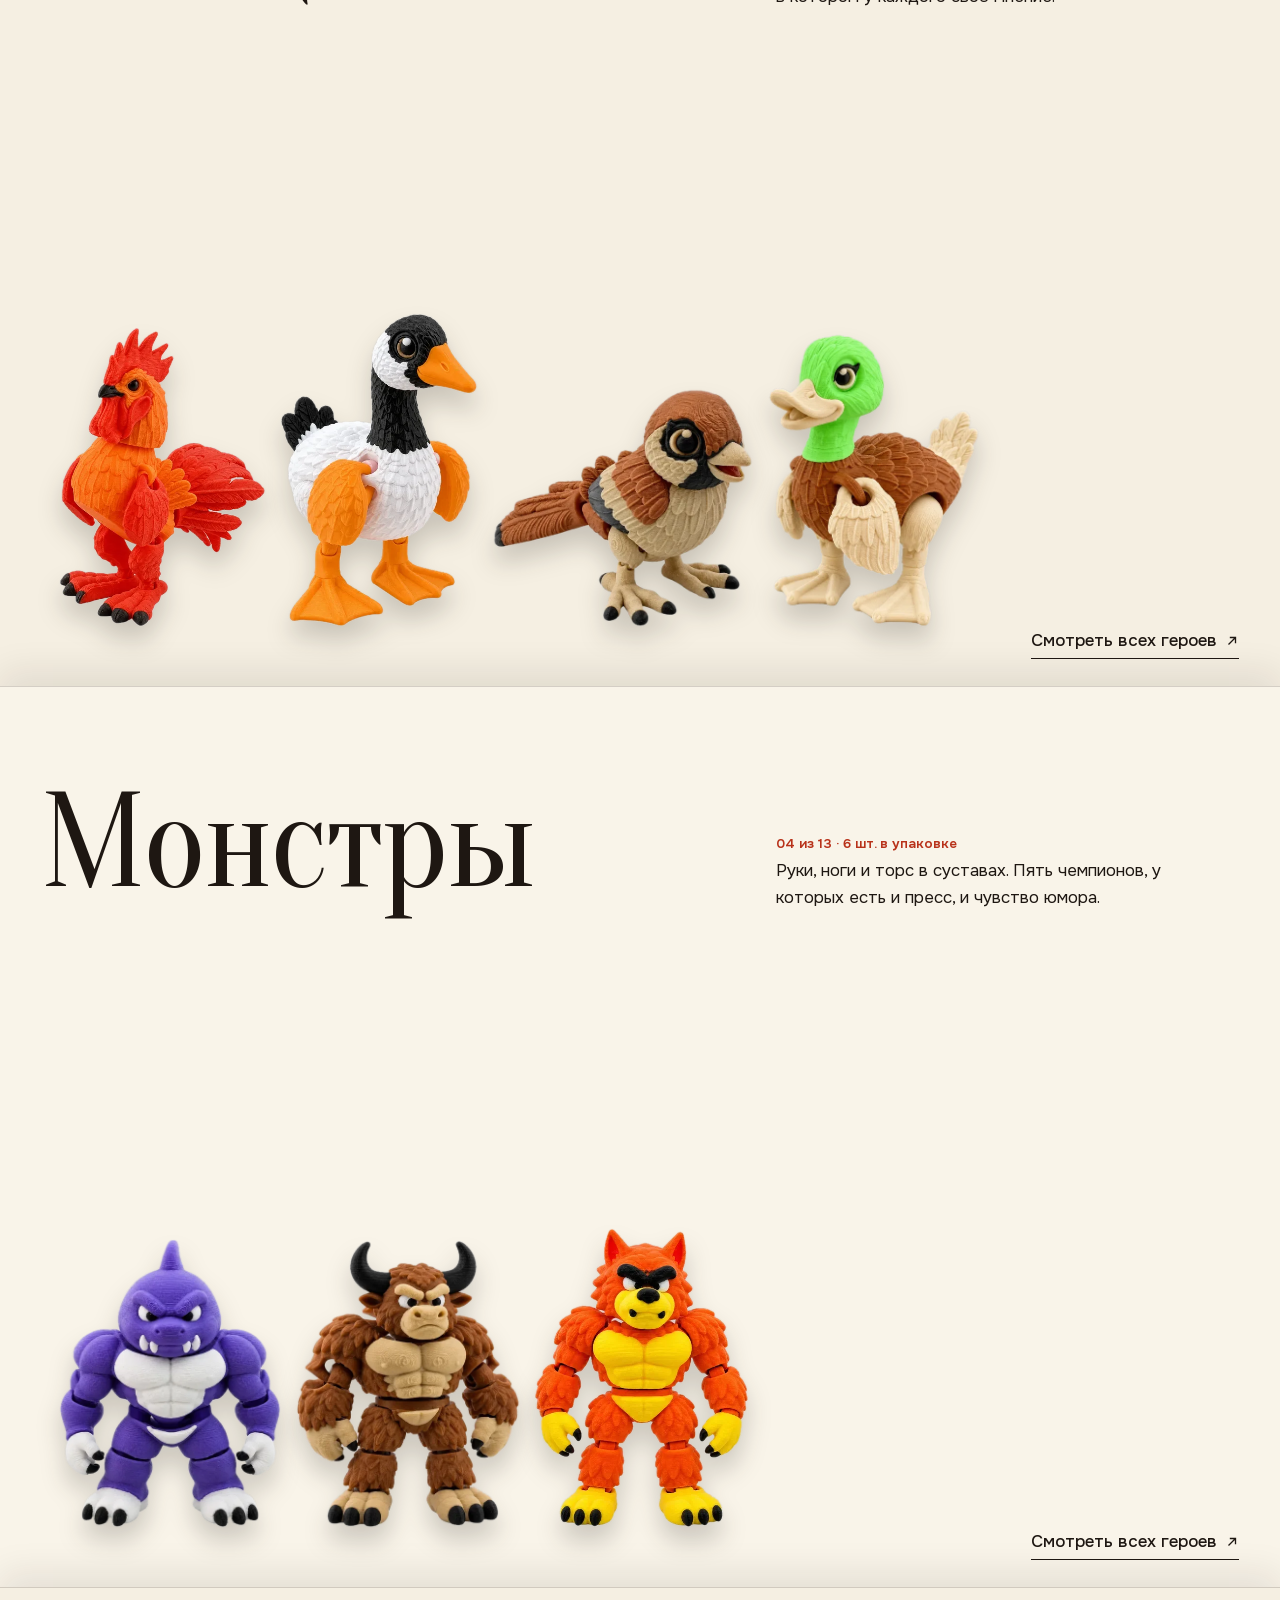
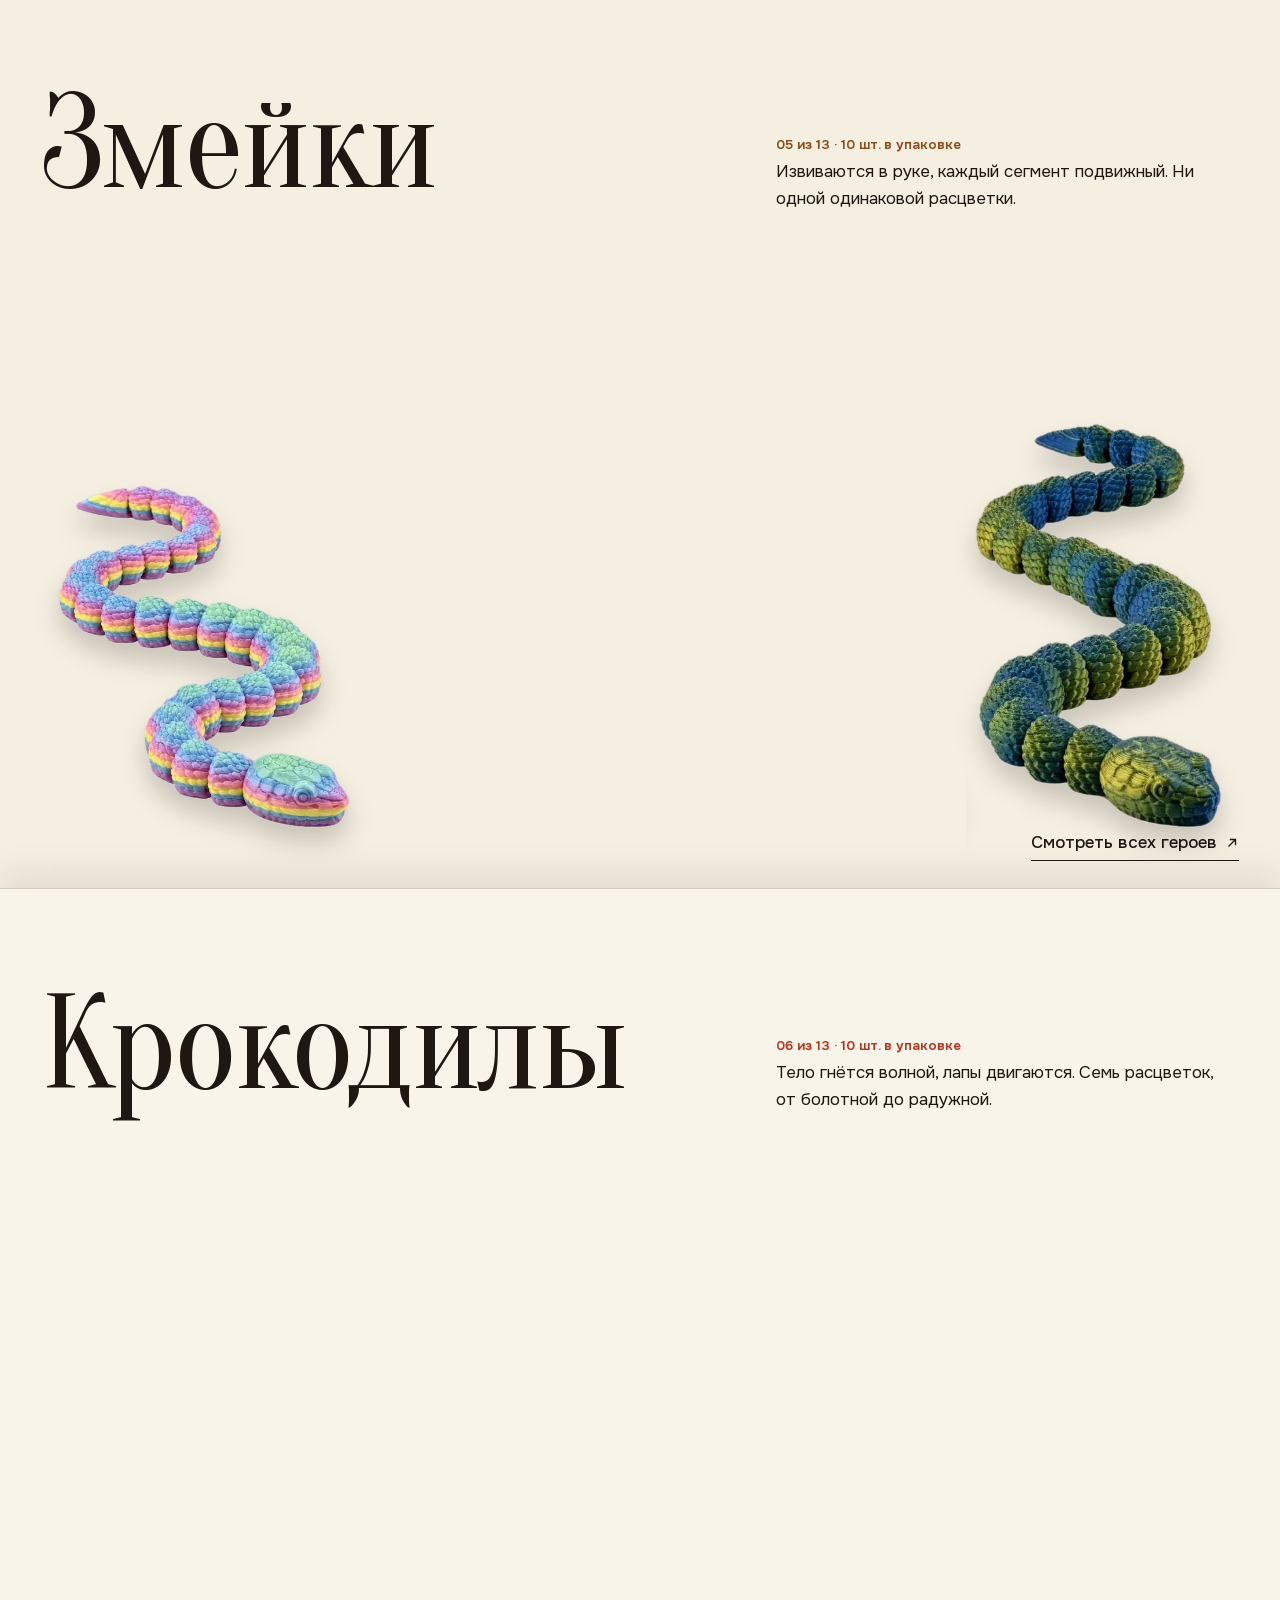
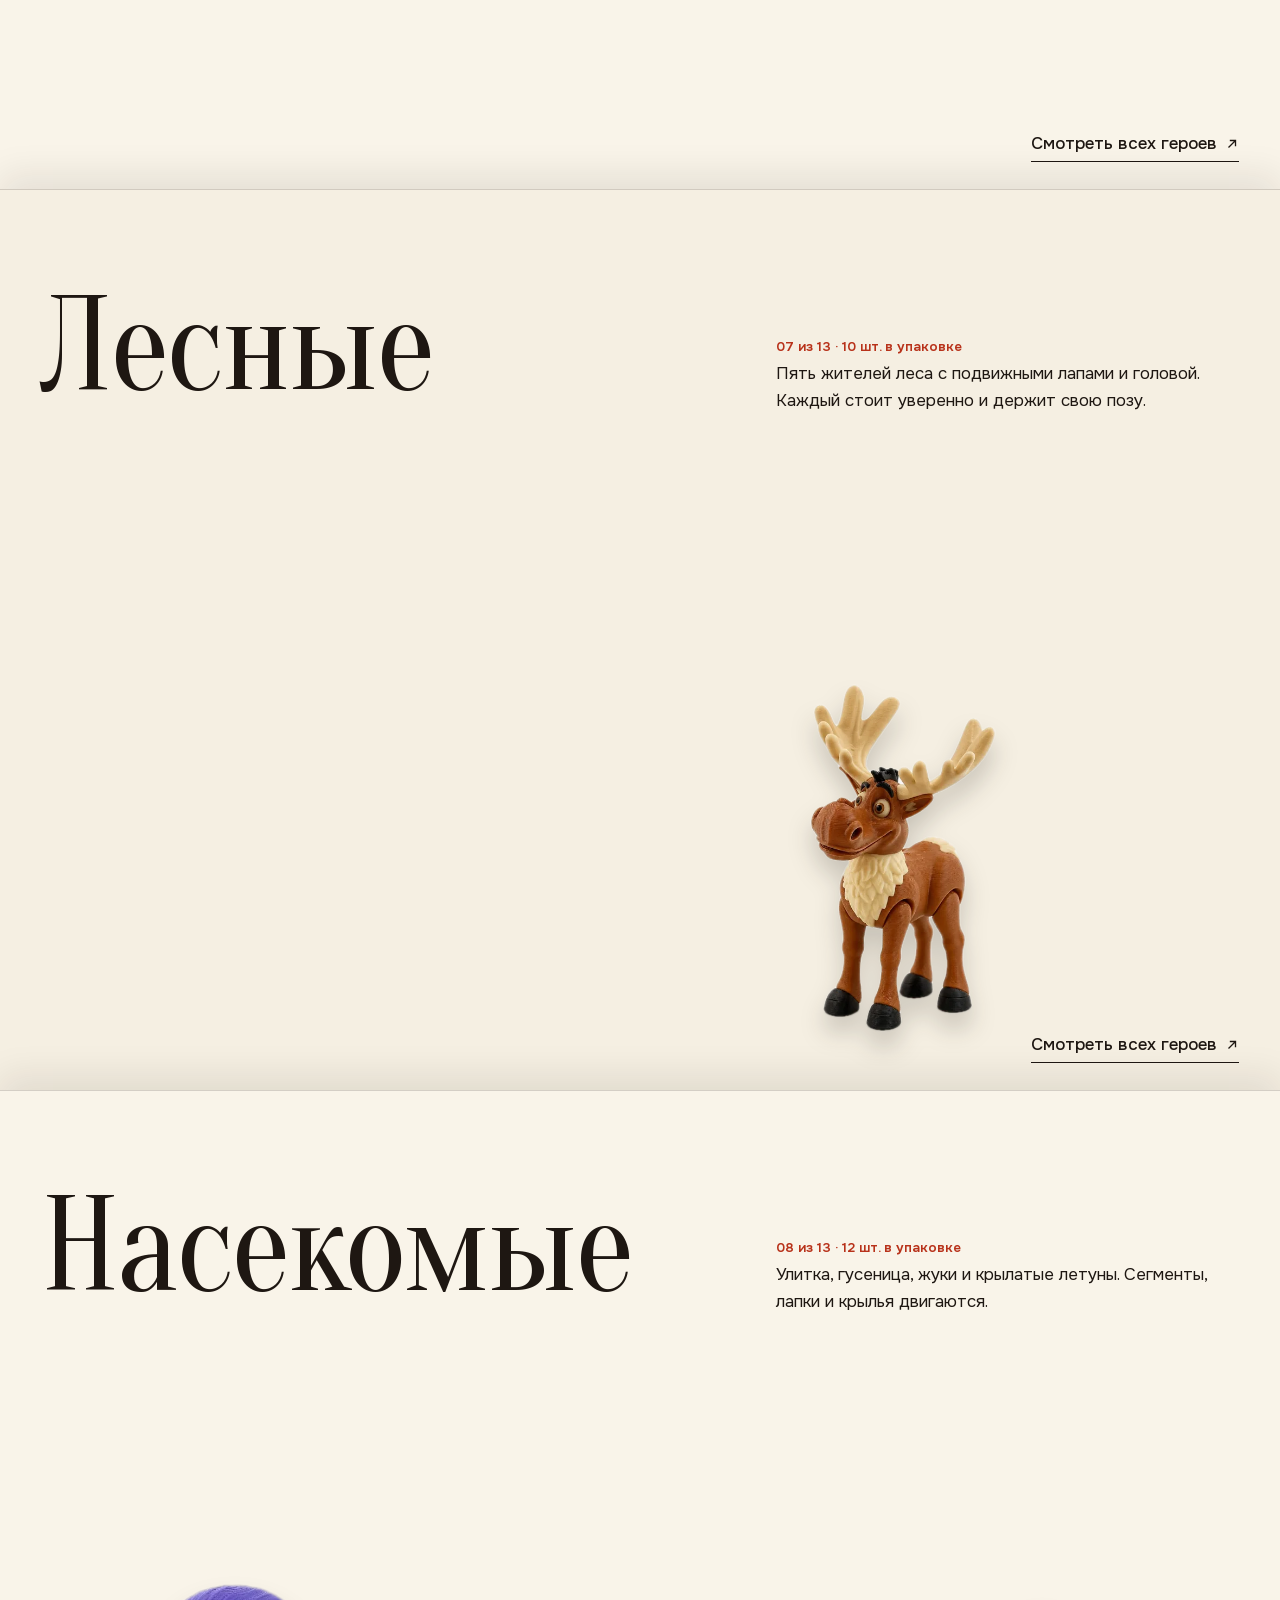
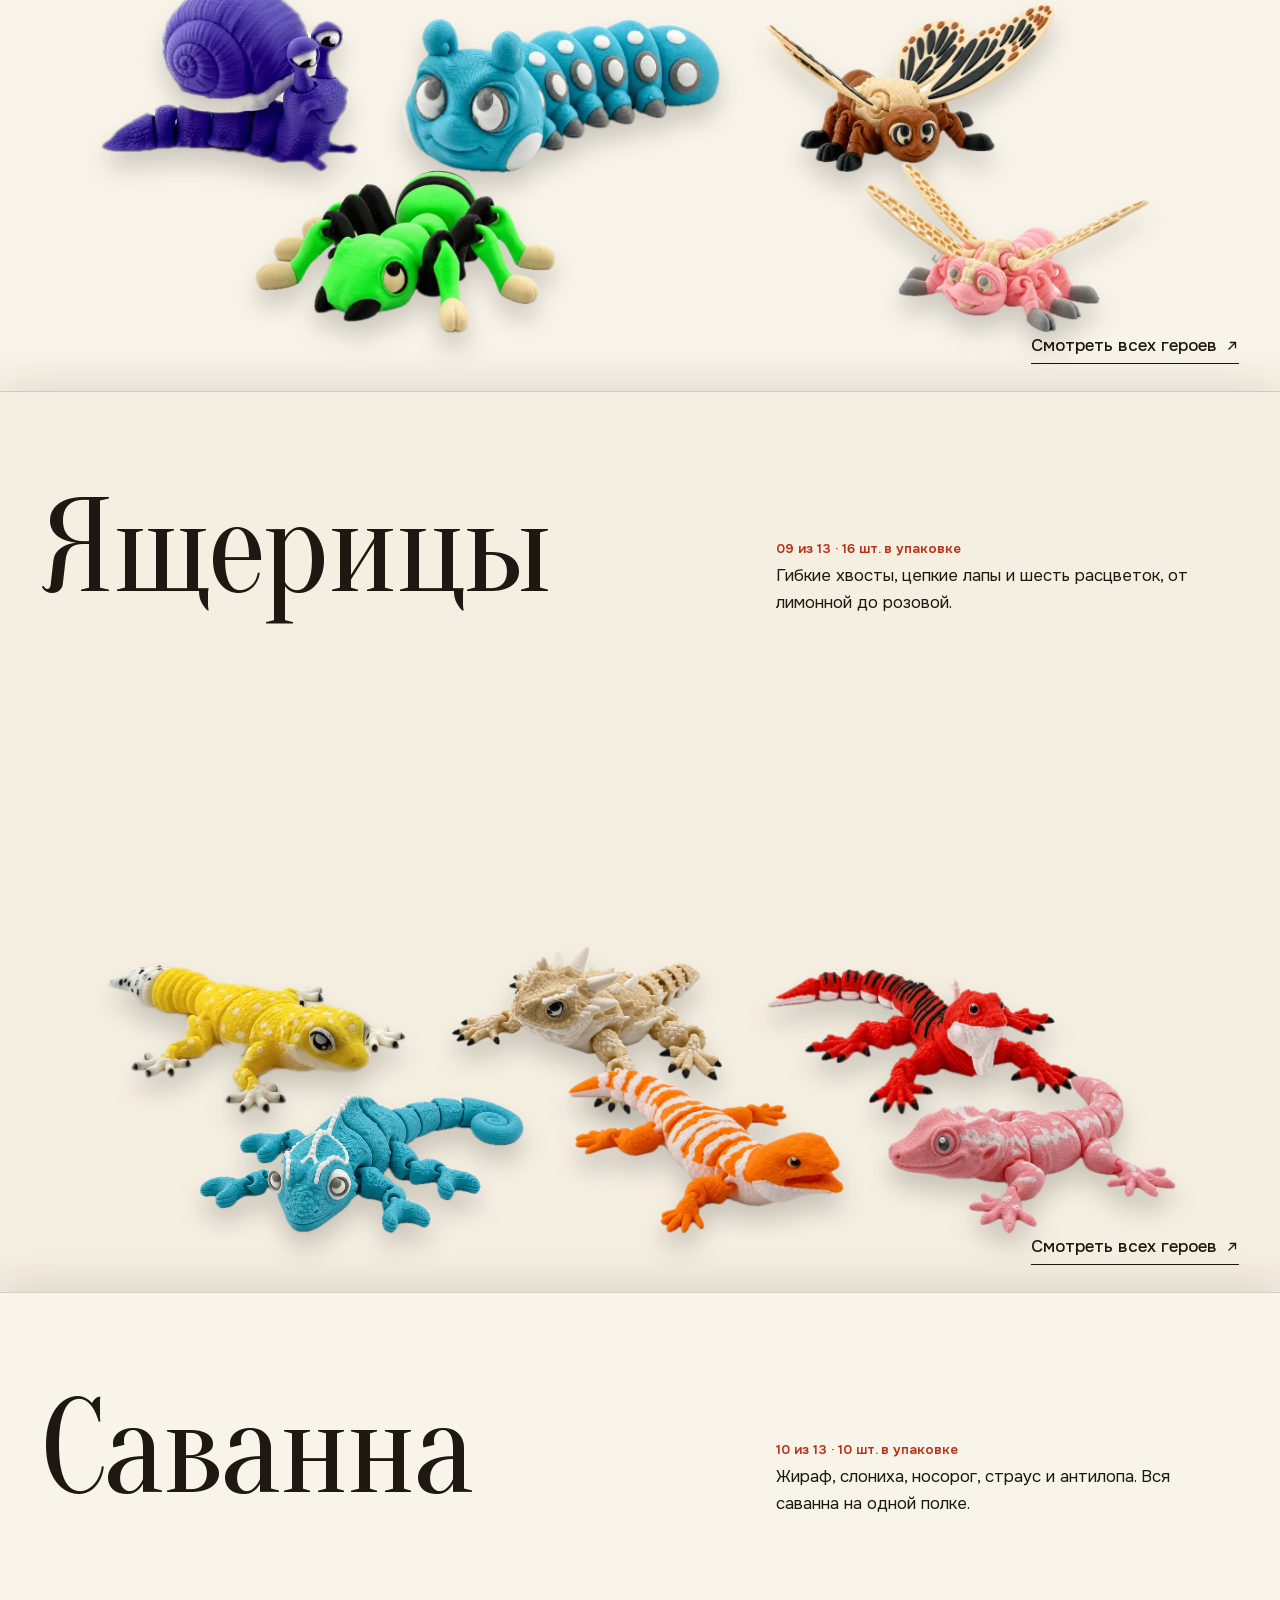
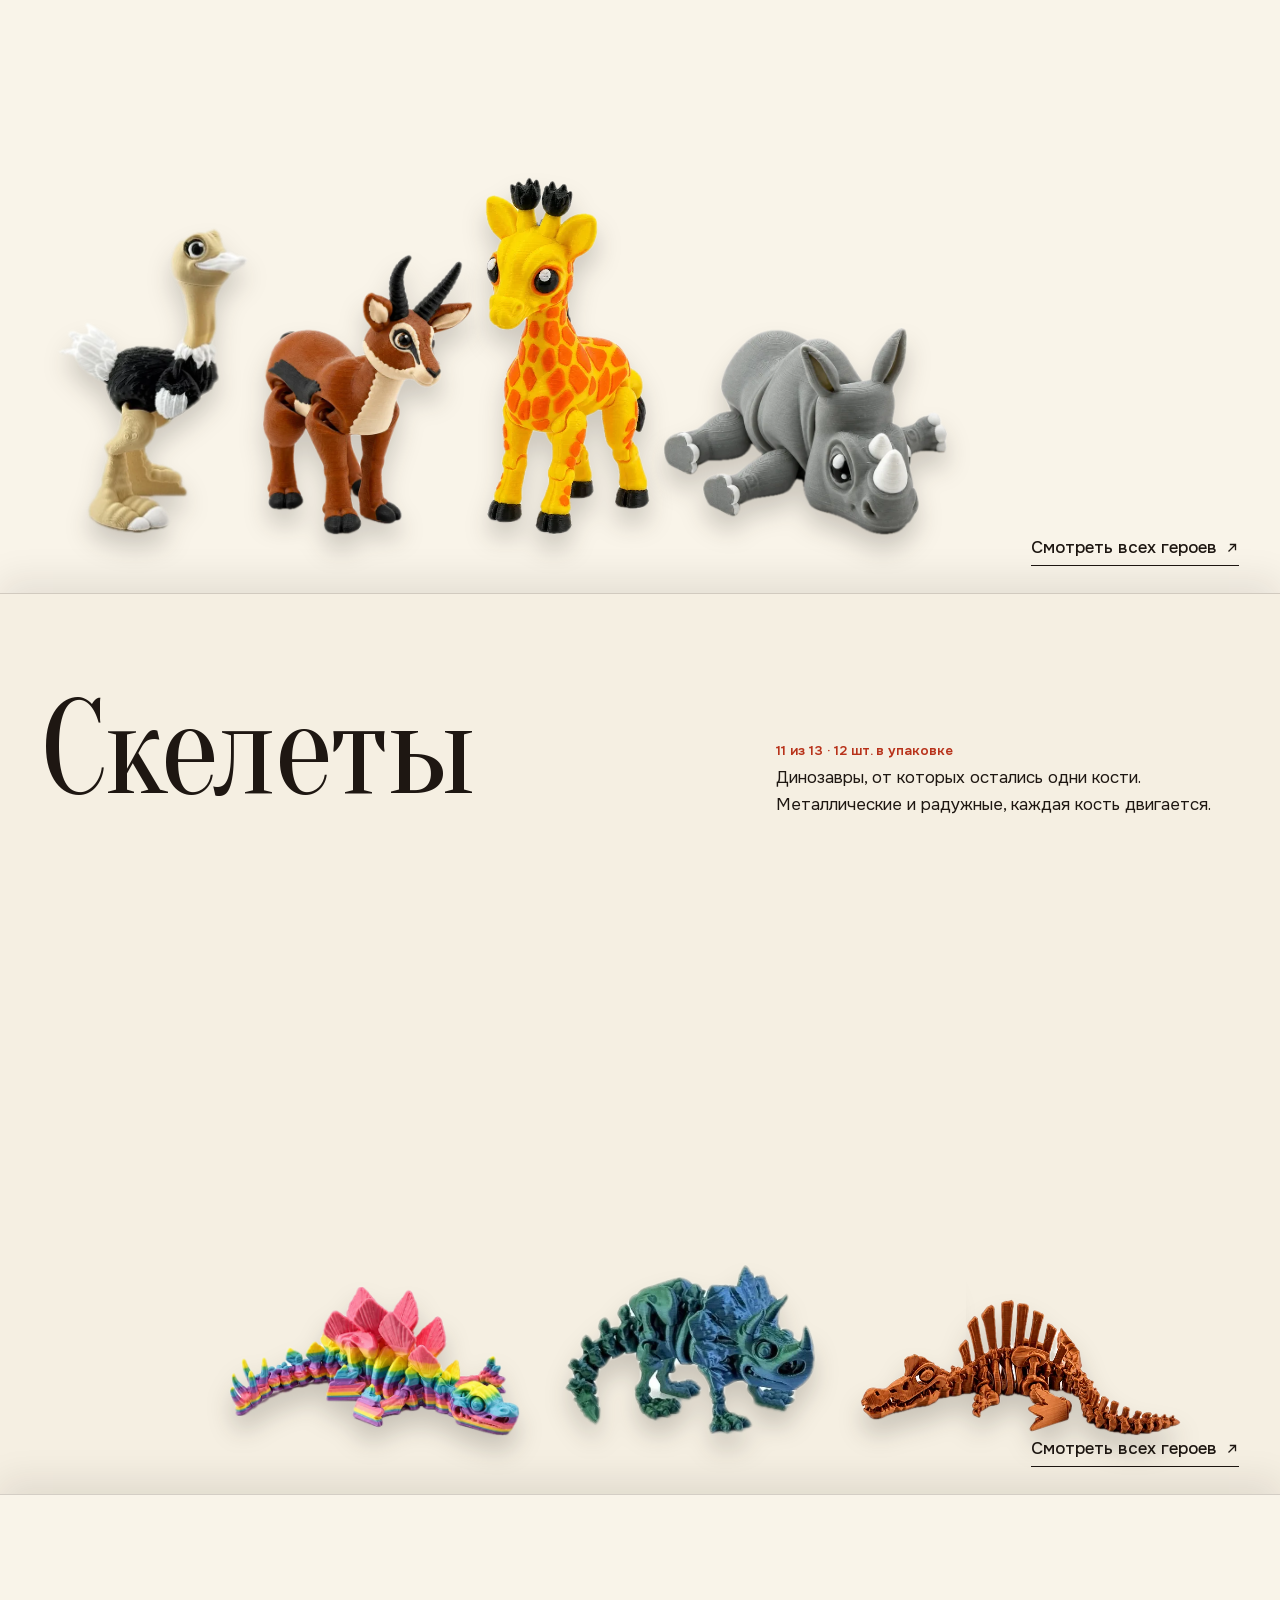
==== commit 7f513b86: "Страница сама переходит на свежую версию после выкладки (обход 10-минутного кэша GitHub Pages) Co-Au" ====
--- a/index.html
+++ b/index.html
@@ -1,14 +1,15 @@
 <!DOCTYPE html>
-<html lang="ru">
+<html lang="ru" data-build="2611081310">
 <head>
 <meta charset="utf-8">
+<script>(function(){var V='2611081310';try{fetch(location.pathname+'?nc='+Date.now(),{cache:'no-store'}).then(function(r){return r.text()}).then(function(t){var m=t.match(/data-build="(\d+)"/);if(m&&m[1]!==V){var u=new URL(location.href);if(u.searchParams.get('b')===m[1])return;u.searchParams.set('b',m[1]);location.replace(u.toString())}})}catch(e){}})()</script>
 <meta name="viewport" content="width=device-width,initial-scale=1">
 <meta name="robots" content="noindex,nofollow">
 <title>Забавия: подвижные игрушки оптом от производителя</title>
 <meta name="description" content="Подвижные игрушки оптом от производителя: драконы, собачки, динозавры, насекомые, ящерицы, животные леса и саванны. Армавир.">
 <link rel="icon" href="assets/img/logo-s.webp" type="image/webp">
-<link rel="stylesheet" href="assets/fonts/fonts.css?v=2611081302">
-<link rel="stylesheet" href="assets/site.css?v=2611081302">
+<link rel="stylesheet" href="assets/fonts/fonts.css?v=2611081310">
+<link rel="stylesheet" href="assets/site.css?v=2611081310">
 </head>
 <body class="is-home">
 <header class="top" id="top"><div class="wrap top-in"><a class="brand" href="index.html" aria-label="Забавия, на главную"><img src="assets/img/logo-s.webp" alt="Забавия" width="120" height="104"></a>
@@ -22,7 +23,7 @@
 <div class="hero-b"><p class="lead">13 коллекций подвижных игрушек напрямую от производителя. Поставляем магазинам и оптовым покупателям, упаковками от 6 до 16 штук.</p><a class="btn " href="kontakty.html"><span>Запросить прайс</span><i><svg viewBox="0 0 16 16" width="14" height="14" aria-hidden="true"><path d="M4 12 12 4M5.5 4H12v6.5" fill="none" stroke="currentColor" stroke-width="1.5"/></svg></i></a><a class="tlink" href="katalog.html">Открыть каталог <svg viewBox="0 0 16 16" width="14" height="14" aria-hidden="true"><path d="M4 12 12 4M5.5 4H12v6.5" fill="none" stroke="currentColor" stroke-width="1.5"/></svg></a></div></div></section>
 <section class="index"><div class="wrap"><div class="sec-h"><p class="kick">Каталог</p><h2 class="d split">13 коллекций. Ни&nbsp;одной скучной.</h2></div><div class="plates"><a class="plate plate-w" href="katalog.html#dragons" style="--bg:#3a0705;--fg:#ffeeda;--ac:#ff9a4d"><span class="mat"><span class="pic-wrap"><picture><source media="(max-width:760px)" srcset="assets/img/scenes/dragons-t.webp" width="1024" height="1536"><img src="assets/img/scenes/dragons-w.webp" width="1536" height="1024" alt="Коллекция Драконы" loading="lazy"></picture><span class="p-name d">Драконы</span></span></span><span class="p-cap"><b>01</b><span>10 шт. в упаковке</span><i><svg viewBox="0 0 16 16" width="14" height="14" aria-hidden="true"><path d="M4 12 12 4M5.5 4H12v6.5" fill="none" stroke="currentColor" stroke-width="1.5"/></svg></i></span></a><a class="plate plate-t" href="katalog.html#dogs" style="--bg:#0d3b30;--fg:#f1f5e6;--ac:#e9c64f"><span class="mat"><span class="pic-wrap"><picture><source media="(max-width:760px)" srcset="assets/img/scenes/dogs-t.webp" width="1024" height="1536"><img src="assets/img/scenes/dogs-t.webp" width="1024" height="1536" alt="Коллекция Собачки" loading="lazy"></picture><span class="p-name d">Собачки</span></span></span><span class="p-cap"><b>02</b><span>12 шт. в упаковке</span><i><svg viewBox="0 0 16 16" width="14" height="14" aria-hidden="true"><path d="M4 12 12 4M5.5 4H12v6.5" fill="none" stroke="currentColor" stroke-width="1.5"/></svg></i></span></a><a class="plate plate-t" href="katalog.html#birds" style="--bg:#efb6b4;--fg:#2b1410;--ac:#8f2c1c"><span class="mat"><span class="pic-wrap"><picture><source media="(max-width:760px)" srcset="assets/img/scenes/birds-t.webp" width="1024" height="1536"><img src="assets/img/scenes/birds-t.webp" width="1024" height="1536" alt="Коллекция Птицы" loading="lazy"></picture><span class="p-name d">Птицы</span></span></span><span class="p-cap"><b>03</b><span>10 шт. в упаковке</span><i><svg viewBox="0 0 16 16" width="14" height="14" aria-hidden="true"><path d="M4 12 12 4M5.5 4H12v6.5" fill="none" stroke="currentColor" stroke-width="1.5"/></svg></i></span></a><a class="plate plate-w" href="katalog.html#monsters" style="--bg:#1820b8;--fg:#f4f5ff;--ac:#ffd43f"><span class="mat"><span class="pic-wrap"><picture><source media="(max-width:760px)" srcset="assets/img/scenes/monsters-t.webp" width="1024" height="1536"><img src="assets/img/scenes/monsters-w.webp" width="1536" height="1024" alt="Коллекция Монстры" loading="lazy"></picture><span class="p-name d">Монстры</span></span></span><span class="p-cap"><b>04</b><span>6 шт. в упаковке</span><i><svg viewBox="0 0 16 16" width="14" height="14" aria-hidden="true"><path d="M4 12 12 4M5.5 4H12v6.5" fill="none" stroke="currentColor" stroke-width="1.5"/></svg></i></span></a><a class="plate plate-w" href="katalog.html#snake" style="--bg:#efd6b3;--fg:#28190c;--ac:#8f4a13"><span class="mat"><span class="pic-wrap"><picture><source media="(max-width:760px)" srcset="assets/img/scenes/snake-t.webp" width="1024" height="1536"><img src="assets/img/scenes/snake-w.webp" width="1536" height="1024" alt="Коллекция Змейки" loading="lazy"></picture><span class="p-name d">Змейки</span></span></span><span class="p-cap"><b>05</b><span>10 шт. в упаковке</span><i><svg viewBox="0 0 16 16" width="14" height="14" aria-hidden="true"><path d="M4 12 12 4M5.5 4H12v6.5" fill="none" stroke="currentColor" stroke-width="1.5"/></svg></i></span></a><a class="plate plate-t" href="katalog.html#croc" style="--bg:#0a3d42;--fg:#e8f8f3;--ac:#ffb44d"><span class="mat"><span class="pic-wrap"><picture><source media="(max-width:760px)" srcset="assets/img/scenes/croc-t.webp" width="1024" height="1536"><img src="assets/img/scenes/croc-t.webp" width="1024" height="1536" alt="Коллекция Крокодилы" loading="lazy"></picture><span class="p-name d">Крокодилы</span></span></span><span class="p-cap"><b>06</b><span>10 шт. в упаковке</span><i><svg viewBox="0 0 16 16" width="14" height="14" aria-hidden="true"><path d="M4 12 12 4M5.5 4H12v6.5" fill="none" stroke="currentColor" stroke-width="1.5"/></svg></i></span></a><a class="plate plate-t" href="katalog.html#forest" style="--bg:#24361f;--fg:#f4efe1;--ac:#f0a54a"><span class="mat"><span class="pic-wrap"><picture><source media="(max-width:760px)" srcset="assets/img/scenes/forest-t.webp" width="1024" height="1536"><img src="assets/img/scenes/forest-t.webp" width="1024" height="1536" alt="Коллекция Лесные" loading="lazy"></picture><span class="p-name d">Лесные</span></span></span><span class="p-cap"><b>07</b><span>10 шт. в упаковке</span><i><svg viewBox="0 0 16 16" width="14" height="14" aria-hidden="true"><path d="M4 12 12 4M5.5 4H12v6.5" fill="none" stroke="currentColor" stroke-width="1.5"/></svg></i></span></a><a class="plate plate-t" href="katalog.html#insects" style="--bg:#2b2163;--fg:#f4f1ff;--ac:#a6f25a"><span class="mat"><span class="pic-wrap"><picture><source media="(max-width:760px)" srcset="assets/img/scenes/insects-t.webp" width="1024" height="1536"><img src="assets/img/scenes/insects-t.webp" width="1024" height="1536" alt="Коллекция Насекомые" loading="lazy"></picture><span class="p-name d">Насекомые</span></span></span><span class="p-cap"><b>08</b><span>12 шт. в упаковке</span><i><svg viewBox="0 0 16 16" width="14" height="14" aria-hidden="true"><path d="M4 12 12 4M5.5 4H12v6.5" fill="none" stroke="currentColor" stroke-width="1.5"/></svg></i></span></a><a class="plate plate-t" href="katalog.html#lizards" style="--bg:#cfe5d6;--fg:#13261c;--ac:#c2441a"><span class="mat"><span class="pic-wrap"><picture><source media="(max-width:760px)" srcset="assets/img/scenes/lizards-t.webp" width="1024" height="1536"><img src="assets/img/scenes/lizards-t.webp" width="1024" height="1536" alt="Коллекция Ящерицы" loading="lazy"></picture><span class="p-name d">Ящерицы</span></span></span><span class="p-cap"><b>09</b><span>16 шт. в упаковке</span><i><svg viewBox="0 0 16 16" width="14" height="14" aria-hidden="true"><path d="M4 12 12 4M5.5 4H12v6.5" fill="none" stroke="currentColor" stroke-width="1.5"/></svg></i></span></a><a class="plate plate-w" href="katalog.html#savanna" style="--bg:#e2a65c;--fg:#2a1607;--ac:#7a2a0c"><span class="mat"><span class="pic-wrap"><picture><source media="(max-width:760px)" srcset="assets/img/scenes/savanna-t.webp" width="1024" height="1536"><img src="assets/img/scenes/savanna-w.webp" width="1536" height="1024" alt="Коллекция Саванна" loading="lazy"></picture><span class="p-name d">Саванна</span></span></span><span class="p-cap"><b>10</b><span>10 шт. в упаковке</span><i><svg viewBox="0 0 16 16" width="14" height="14" aria-hidden="true"><path d="M4 12 12 4M5.5 4H12v6.5" fill="none" stroke="currentColor" stroke-width="1.5"/></svg></i></span></a><a class="plate plate-t" href="katalog.html#skel" style="--bg:#16171d;--fg:#f2ece0;--ac:#e6b84c"><span class="mat"><span class="pic-wrap"><picture><source media="(max-width:760px)" srcset="assets/img/scenes/skel-t.webp" width="1024" height="1536"><img src="assets/img/scenes/skel-t.webp" width="1024" height="1536" alt="Коллекция Скелеты" loading="lazy"></picture><span class="p-name d">Скелеты</span></span></span><span class="p-cap"><b>11</b><span>12 шт. в упаковке</span><i><svg viewBox="0 0 16 16" width="14" height="14" aria-hidden="true"><path d="M4 12 12 4M5.5 4H12v6.5" fill="none" stroke="currentColor" stroke-width="1.5"/></svg></i></span></a><a class="plate plate-t" href="katalog.html#dino" style="--bg:#1d4767;--fg:#eef6ff;--ac:#ffb347"><span class="mat"><span class="pic-wrap"><picture><source media="(max-width:760px)" srcset="assets/img/scenes/dino-t.webp" width="1024" height="1536"><img src="assets/img/scenes/dino-t.webp" width="1024" height="1536" alt="Коллекция Динозавры" loading="lazy"></picture><span class="p-name d">Динозавры</span></span></span><span class="p-cap"><b>12</b><span>12 шт. в упаковке</span><i><svg viewBox="0 0 16 16" width="14" height="14" aria-hidden="true"><path d="M4 12 12 4M5.5 4H12v6.5" fill="none" stroke="currentColor" stroke-width="1.5"/></svg></i></span></a><a class="plate plate-w" href="katalog.html#spiders" style="--bg:#ffd23f;--fg:#1e1406;--ac:#c2262b"><span class="mat"><span class="pic-wrap"><picture><source media="(max-width:760px)" srcset="assets/img/scenes/spiders-t.webp" width="1024" height="1536"><img src="assets/img/scenes/spiders-w.webp" width="1536" height="1024" alt="Коллекция Пауки" loading="lazy"></picture><span class="p-name d">Пауки</span></span></span><span class="p-cap"><b>13</b><span>12 шт. в упаковке</span><i><svg viewBox="0 0 16 16" width="14" height="14" aria-hidden="true"><path d="M4 12 12 4M5.5 4H12v6.5" fill="none" stroke="currentColor" stroke-width="1.5"/></svg></i></span></a></div></div></section>
 <section class="mani"><div class="wrap mani-g"><p class="kick">Забавия</p><p class="d words" id="words">Мы производим игрушки для магазинов и оптовых покупателей. Яркие, подвижные, собранные в коллекции, а заказывать их удобно упаковками.</p></div></section>
-<section class="stack" aria-label="Герои коллекций"><div class="wrap stack-h"><p class="kick">Герои для вашей полки</p></div><article class="sheet" style="--ac:#b8321a"><div class="sheet-in"><div class="sheet-h"><p class="d sname">Драконы</p><div class="sheet-m"><p class="kick">01 из 13 · 10 шт. в упаковке</p><p>Крылатые герои с подвижными лапами, шеей и хвостом. Пять характеров в одной коллекции.</p></div></div><div class="lineup" style="--sum:4.3;--count:5"><img src="assets/img/toys/d-orange.webp" alt="Огонёк" loading="lazy" decoding="async" style="aspect-ratio:0.997;height:calc(var(--h) * 0.826)"><img src="assets/img/toys/d-purple.webp" alt="Искра" loading="lazy" decoding="async" style="aspect-ratio:0.68;height:calc(var(--h) * 1.0)"><img src="assets/img/toys/d-green.webp" alt="Бульк" loading="lazy" decoding="async" style="aspect-ratio:1.504;height:calc(var(--h) * 0.672)"><img src="assets/img/toys/d-yellow.webp" alt="Лимон" loading="lazy" decoding="async" style="aspect-ratio:1.489;height:calc(var(--h) * 0.676)"><img src="assets/img/toys/d-brown.webp" alt="Рогач" loading="lazy" decoding="async" style="aspect-ratio:0.892;height:calc(var(--h) * 0.873)"></div><a class="tlink" href="katalog.html#dragons">Смотреть всех героев <svg viewBox="0 0 16 16" width="14" height="14" aria-hidden="true"><path d="M4 12 12 4M5.5 4H12v6.5" fill="none" stroke="currentColor" stroke-width="1.5"/></svg></a></div></article><article class="sheet" style="--ac:#b8321a"><div class="sheet-in"><div class="sheet-h"><p class="d sname">Собачки</p><div class="sheet-m"><p class="kick">02 из 13 · 12 шт. в упаковке</p><p>Шесть пород с большими глазами. Лапы, голова и хвост двигаются, и каждая собака держит свою позу.</p></div></div><div class="lineup" style="--sum:4.358;--count:6"><img src="assets/img/toys/pug.webp" alt="Мопс" loading="lazy" decoding="async" style="aspect-ratio:0.863;height:calc(var(--h) * 0.829)"><img src="assets/img/toys/dachshund.webp" alt="Такса" loading="lazy" decoding="async" style="aspect-ratio:1.109;height:calc(var(--h) * 0.731)"><img src="assets/img/toys/cavalier.webp" alt="Спаниель" loading="lazy" decoding="async" style="aspect-ratio:1.271;height:calc(var(--h) * 0.683)"><img src="assets/img/toys/jack.webp" alt="Джек-рассел" loading="lazy" decoding="async" style="aspect-ratio:0.71;height:calc(var(--h) * 0.914)"><img src="assets/img/toys/doberman.webp" alt="Доберман" loading="lazy" decoding="async" style="aspect-ratio:0.593;height:calc(var(--h) * 1.0)"><img src="assets/img/toys/dalmatian.webp" alt="Далматин" loading="lazy" decoding="async" style="aspect-ratio:0.878;height:calc(var(--h) * 0.822)"></div><a class="tlink" href="katalog.html#dogs">Смотреть всех героев <svg viewBox="0 0 16 16" width="14" height="14" aria-hidden="true"><path d="M4 12 12 4M5.5 4H12v6.5" fill="none" stroke="currentColor" stroke-width="1.5"/></svg></a></div></article><article class="sheet" style="--ac:#8f2c1c"><div class="sheet-in"><div class="sheet-h"><p class="d sname">Птицы</p><div class="sheet-m"><p class="kick">03 из 13 · 10 шт. в упаковке</p><p>Фактурное оперение, подвижные крылья и лапы. Двор, в котором у каждого своё мнение.</p></div></div><div class="lineup" style="--sum:3.526;--count:5"><img src="assets/img/toys/b-rooster.webp" alt="Петух" loading="lazy" decoding="async" style="aspect-ratio:0.692;height:calc(var(--h) * 0.956)"><img src="assets/img/toys/b-goose.webp" alt="Гусь" loading="lazy" decoding="async" style="aspect-ratio:0.632;height:calc(var(--h) * 1.0)"><img src="assets/img/toys/b-sparrow.webp" alt="Воробей" loading="lazy" decoding="async" style="aspect-ratio:1.091;height:calc(var(--h) * 0.761)"><img src="assets/img/toys/b-mallard.webp" alt="Селезень" loading="lazy" decoding="async" style="aspect-ratio:0.722;height:calc(var(--h) * 0.936)"><img src="assets/img/toys/b-turkey.webp" alt="Индюшка" loading="lazy" decoding="async" style="aspect-ratio:0.835;height:calc(var(--h) * 0.87)"></div><a class="tlink" href="katalog.html#birds">Смотреть всех героев <svg viewBox="0 0 16 16" width="14" height="14" aria-hidden="true"><path d="M4 12 12 4M5.5 4H12v6.5" fill="none" stroke="currentColor" stroke-width="1.5"/></svg></a></div></article><article class="sheet" style="--ac:#b8321a"><div class="sheet-in"><div class="sheet-h"><p class="d sname">Монстры</p><div class="sheet-m"><p class="kick">04 из 13 · 6 шт. в упаковке</p><p>Руки, ноги и торс в суставах. Пять чемпионов, у которых есть и пресс, и чувство юмора.</p></div></div><div class="lineup" style="--sum:3.682;--count:5"><img src="assets/img/toys/m-shark.webp" alt="Акула" loading="lazy" decoding="async" style="aspect-ratio:0.77;height:calc(var(--h) * 0.964)"><img src="assets/img/toys/m-bull.webp" alt="Бык" loading="lazy" decoding="async" style="aspect-ratio:0.778;height:calc(var(--h) * 0.959)"><img src="assets/img/toys/m-wolf.webp" alt="Волк" loading="lazy" decoding="async" style="aspect-ratio:0.715;height:calc(var(--h) * 1.0)"><img src="assets/img/toys/m-hammer.webp" alt="Молот" loading="lazy" decoding="async" style="aspect-ratio:0.78;height:calc(var(--h) * 0.957)"><img src="assets/img/toys/m-duck.webp" alt="Утка" loading="lazy" decoding="async" style="aspect-ratio:0.75;height:calc(var(--h) * 0.976)"></div><a class="tlink" href="katalog.html#monsters">Смотреть всех героев <svg viewBox="0 0 16 16" width="14" height="14" aria-hidden="true"><path d="M4 12 12 4M5.5 4H12v6.5" fill="none" stroke="currentColor" stroke-width="1.5"/></svg></a></div></article><article class="sheet" style="--ac:#8f4a13"><div class="sheet-in"><div class="sheet-h"><p class="d sname">Змейки</p><div class="sheet-m"><p class="kick">05 из 13 · 10 шт. в упаковке</p><p>Извиваются в руке, каждый сегмент подвижный. Ни одной одинаковой расцветки.</p></div></div><div class="lineup" style="--sum:2.763;--count:4"><img src="assets/img/toys/s-pastel.webp" alt="Радужная" loading="lazy" decoding="async" style="aspect-ratio:0.852;height:calc(var(--h) * 0.85)"><img src="assets/img/toys/s-pink.webp" alt="Зефирная" loading="lazy" decoding="async" style="aspect-ratio:0.878;height:calc(var(--h) * 0.837)"><img src="assets/img/toys/s-copper.webp" alt="Медная" loading="lazy" decoding="async" style="aspect-ratio:0.772;height:calc(var(--h) * 0.893)"><img src="assets/img/toys/s-forest.webp" alt="Лесная" loading="lazy" decoding="async" style="aspect-ratio:0.615;height:calc(var(--h) * 1.0)"></div><a class="tlink" href="katalog.html#snake">Смотреть всех героев <svg viewBox="0 0 16 16" width="14" height="14" aria-hidden="true"><path d="M4 12 12 4M5.5 4H12v6.5" fill="none" stroke="currentColor" stroke-width="1.5"/></svg></a></div></article><article class="sheet" style="--ac:#b8321a"><div class="sheet-in"><div class="sheet-h"><p class="d sname">Крокодилы</p><div class="sheet-m"><p class="kick">06 из 13 · 10 шт. в упаковке</p><p>Тело гнётся волной, лапы двигаются. Семь расцветок, от болотной до радужной.</p></div></div><div class="lineup" style="--sum:4.115;--count:5"><img src="assets/img/toys/c-green.webp" alt="Болотный" loading="lazy" decoding="async" style="aspect-ratio:0.795;height:calc(var(--h) * 1.0)"><img src="assets/img/toys/c-copper.webp" alt="Медный" loading="lazy" decoding="async" style="aspect-ratio:0.803;height:calc(var(--h) * 0.995)"><img src="assets/img/toys/c-red.webp" alt="Алый" loading="lazy" decoding="async" style="aspect-ratio:0.83;height:calc(var(--h) * 0.979)"><img src="assets/img/toys/c-indigo.webp" alt="Индиго" loading="lazy" decoding="async" style="aspect-ratio:0.975;height:calc(var(--h) * 0.903)"><img src="assets/img/toys/c-yellow.webp" alt="Лимонный" loading="lazy" decoding="async" style="aspect-ratio:0.863;height:calc(var(--h) * 0.96)"></div><a class="tlink" href="katalog.html#croc">Смотреть всех героев <svg viewBox="0 0 16 16" width="14" height="14" aria-hidden="true"><path d="M4 12 12 4M5.5 4H12v6.5" fill="none" stroke="currentColor" stroke-width="1.5"/></svg></a></div></article><article class="sheet" style="--ac:#b8321a"><div class="sheet-in"><div class="sheet-h"><p class="d sname">Лесные</p><div class="sheet-m"><p class="kick">07 из 13 · 10 шт. в упаковке</p><p>Пять жителей леса с подвижными лапами и головой. Каждый стоит уверенно и держит свою позу.</p></div></div><div class="lineup" style="--sum:3.2;--count:5"><img src="assets/img/toys/f-pony.webp" alt="Пони" loading="lazy" decoding="async" style="aspect-ratio:0.762;height:calc(var(--h) * 0.839)"><img src="assets/img/toys/f-bear.webp" alt="Медведь" loading="lazy" decoding="async" style="aspect-ratio:0.898;height:calc(var(--h) * 0.773)"><img src="assets/img/toys/f-fox.webp" alt="Лиса" loading="lazy" decoding="async" style="aspect-ratio:0.961;height:calc(var(--h) * 0.747)"><img src="assets/img/toys/f-moose.webp" alt="Лось" loading="lazy" decoding="async" style="aspect-ratio:0.536;height:calc(var(--h) * 1.0)"><img src="assets/img/toys/f-wolf.webp" alt="Волк" loading="lazy" decoding="async" style="aspect-ratio:0.703;height:calc(var(--h) * 0.873)"></div><a class="tlink" href="katalog.html#forest">Смотреть всех героев <svg viewBox="0 0 16 16" width="14" height="14" aria-hidden="true"><path d="M4 12 12 4M5.5 4H12v6.5" fill="none" stroke="currentColor" stroke-width="1.5"/></svg></a></div></article><article class="sheet" style="--ac:#b8321a"><div class="sheet-in"><div class="sheet-h"><p class="d sname">Насекомые</p><div class="sheet-m"><p class="kick">08 из 13 · 12 шт. в упаковке</p><p>Улитка, гусеница, жуки и крылатые летуны. Сегменты, лапки и крылья двигаются.</p></div></div><div class="lineup stag" style="--sum:5.372;--count:6"><div class="lr b sh"><img src="assets/img/toys/i-snail.webp" alt="Улитка" loading="lazy" decoding="async" style="aspect-ratio:1.372;height:calc(var(--h) * 0.849)"><img src="assets/img/toys/i-caterpillar.webp" alt="Гусеница" loading="lazy" decoding="async" style="aspect-ratio:2.058;height:calc(var(--h) * 0.693)"><img src="assets/img/toys/i-moth.webp" alt="Мотылёк" loading="lazy" decoding="async" style="aspect-ratio:1.73;height:calc(var(--h) * 0.756)"></div><div class="lr f sh"><img src="assets/img/toys/i-spider.webp" alt="Паучок" loading="lazy" decoding="async" style="aspect-ratio:1.85;height:calc(var(--h) * 0.731)"><img src="assets/img/toys/i-wasp.webp" alt="Оса" loading="lazy" decoding="async" style="aspect-ratio:0.988;height:calc(var(--h) * 1.0)"><img src="assets/img/toys/i-dragonfly.webp" alt="Стрекоза" loading="lazy" decoding="async" style="aspect-ratio:1.675;height:calc(var(--h) * 0.768)"></div></div><a class="tlink" href="katalog.html#insects">Смотреть всех героев <svg viewBox="0 0 16 16" width="14" height="14" aria-hidden="true"><path d="M4 12 12 4M5.5 4H12v6.5" fill="none" stroke="currentColor" stroke-width="1.5"/></svg></a></div></article><article class="sheet" style="--ac:#b8321a"><div class="sheet-in"><div class="sheet-h"><p class="d sname">Ящерицы</p><div class="sheet-m"><p class="kick">09 из 13 · 16 шт. в упаковке</p><p>Гибкие хвосты, цепкие лапы и шесть расцветок, от лимонной до розовой.</p></div></div><div class="lineup stag" style="--sum:7.053;--count:6"><div class="lr b sh"><img src="assets/img/toys/l-yellow.webp" alt="Геккон" loading="lazy" decoding="async" style="aspect-ratio:1.984;height:calc(var(--h) * 0.897)"><img src="assets/img/toys/l-horned.webp" alt="Рогатая ящерица" loading="lazy" decoding="async" style="aspect-ratio:1.596;height:calc(var(--h) * 1.0)"><img src="assets/img/toys/l-red.webp" alt="Дракончик" loading="lazy" decoding="async" style="aspect-ratio:2.133;height:calc(var(--h) * 0.865)"></div><div class="lr f sh"><img src="assets/img/toys/l-blue.webp" alt="Агама" loading="lazy" decoding="async" style="aspect-ratio:2.302;height:calc(var(--h) * 0.833)"><img src="assets/img/toys/l-orange.webp" alt="Огненный геккон" loading="lazy" decoding="async" style="aspect-ratio:1.658;height:calc(var(--h) * 0.981)"><img src="assets/img/toys/l-pink.webp" alt="Розовый геккон" loading="lazy" decoding="async" style="aspect-ratio:1.808;height:calc(var(--h) * 0.94)"></div></div><a class="tlink" href="katalog.html#lizards">Смотреть всех героев <svg viewBox="0 0 16 16" width="14" height="14" aria-hidden="true"><path d="M4 12 12 4M5.5 4H12v6.5" fill="none" stroke="currentColor" stroke-width="1.5"/></svg></a></div></article><article class="sheet" style="--ac:#b8321a"><div class="sheet-in"><div class="sheet-h"><p class="d sname">Саванна</p><div class="sheet-m"><p class="kick">10 из 13 · 10 шт. в упаковке</p><p>Жираф, слониха, носорог, страус и антилопа. Вся саванна на одной полке.</p></div></div><div class="lineup" style="--sum:3.11;--count:5"><img src="assets/img/toys/v-ostrich.webp" alt="Страус" loading="lazy" decoding="async" style="aspect-ratio:0.624;height:calc(var(--h) * 0.86)"><img src="assets/img/toys/v-gazelle.webp" alt="Антилопа" loading="lazy" decoding="async" style="aspect-ratio:0.747;height:calc(var(--h) * 0.786)"><img src="assets/img/toys/v-giraffe.webp" alt="Жираф" loading="lazy" decoding="async" style="aspect-ratio:0.461;height:calc(var(--h) * 1.0)"><img src="assets/img/toys/v-rhino.webp" alt="Носорог" loading="lazy" decoding="async" style="aspect-ratio:1.368;height:calc(var(--h) * 0.581)"><img src="assets/img/toys/v-elephant.webp" alt="Слониха" loading="lazy" decoding="async" style="aspect-ratio:1.162;height:calc(var(--h) * 0.63)"></div><a class="tlink" href="katalog.html#savanna">Смотреть всех героев <svg viewBox="0 0 16 16" width="14" height="14" aria-hidden="true"><path d="M4 12 12 4M5.5 4H12v6.5" fill="none" stroke="currentColor" stroke-width="1.5"/></svg></a></div></article><article class="sheet" style="--ac:#b8321a"><div class="sheet-in"><div class="sheet-h"><p class="d sname">Скелеты</p><div class="sheet-m"><p class="kick">11 из 13 · 12 шт. в упаковке</p><p>Динозавры, от которых остались одни кости. Металлические и радужные, каждая кость двигается.</p></div></div><div class="lineup stag" style="--sum:5.152;--count:6"><div class="lr b sh"><img src="assets/img/toys/k-trex.webp" alt="Тираннозавр" loading="lazy" decoding="async" style="aspect-ratio:1.102;height:calc(var(--h) * 0.858)"><img src="assets/img/toys/k-trice.webp" alt="Трицератопс" loading="lazy" decoding="async" style="aspect-ratio:1.561;height:calc(var(--h) * 0.721)"><img src="assets/img/toys/k-para.webp" alt="Паразауролоф" loading="lazy" decoding="async" style="aspect-ratio:0.812;height:calc(var(--h) * 1.0)"></div><div class="lr f sh"><img src="assets/img/toys/k-stego.webp" alt="Стегозавр" loading="lazy" decoding="async" style="aspect-ratio:1.939;height:calc(var(--h) * 0.647)"><img src="assets/img/toys/k-trice2.webp" alt="Трицератопс" loading="lazy" decoding="async" style="aspect-ratio:1.456;height:calc(var(--h) * 0.747)"><img src="assets/img/toys/k-spino.webp" alt="Спинозавр" loading="lazy" decoding="async" style="aspect-ratio:2.344;height:calc(var(--h) * 0.589)"></div></div><a class="tlink" href="katalog.html#skel">Смотреть всех героев <svg viewBox="0 0 16 16" width="14" height="14" aria-hidden="true"><path d="M4 12 12 4M5.5 4H12v6.5" fill="none" stroke="currentColor" stroke-width="1.5"/></svg></a></div></article><article class="sheet" style="--ac:#b8321a"><div class="sheet-in"><div class="sheet-h"><p class="d sname">Динозавры</p><div class="sheet-m"><p class="kick">12 из 13 · 12 шт. в упаковке</p><p>Пять ярких ящеров с гребнями, шипами и крыльями. Хищники, но очень обаятельные.</p></div></div><div class="lineup" style="--sum:3.93;--count:5"><img src="assets/img/toys/n-para.webp" alt="Паразавр" loading="lazy" decoding="async" style="aspect-ratio:0.703;height:calc(var(--h) * 0.974)"><img src="assets/img/toys/n-dilo.webp" alt="Дилофозавр" loading="lazy" decoding="async" style="aspect-ratio:0.667;height:calc(var(--h) * 1.0)"><img src="assets/img/toys/n-spino.webp" alt="Спинозавр" loading="lazy" decoding="async" style="aspect-ratio:1.054;height:calc(var(--h) * 0.796)"><img src="assets/img/toys/n-stego.webp" alt="Стегозавр" loading="lazy" decoding="async" style="aspect-ratio:1.076;height:calc(var(--h) * 0.787)"><img src="assets/img/toys/n-ptero.webp" alt="Птеродактиль" loading="lazy" decoding="async" style="aspect-ratio:1.194;height:calc(var(--h) * 0.747)"></div><a class="tlink" href="katalog.html#dino">Смотреть всех героев <svg viewBox="0 0 16 16" width="14" height="14" aria-hidden="true"><path d="M4 12 12 4M5.5 4H12v6.5" fill="none" stroke="currentColor" stroke-width="1.5"/></svg></a></div></article><article class="sheet" style="--ac:#b8321a"><div class="sheet-in"><div class="sheet-h"><p class="d sname">Пауки</p><div class="sheet-m"><p class="kick">13 из 13 · 12 шт. в упаковке</p><p>Круглые пауки в кедах. Восемь подвижных лап и шесть сочных цветов.</p></div></div><div class="lineup stag" style="--sum:5.318;--count:6"><div class="lr b sh"><img src="assets/img/toys/p-red.webp" alt="Рубин" loading="lazy" decoding="async" style="aspect-ratio:1.402;height:calc(var(--h) * 0.936)"><img src="assets/img/toys/p-green.webp" alt="Лайм" loading="lazy" decoding="async" style="aspect-ratio:1.262;height:calc(var(--h) * 0.986)"><img src="assets/img/toys/p-yellow.webp" alt="Лимон" loading="lazy" decoding="async" style="aspect-ratio:1.353;height:calc(var(--h) * 0.953)"></div><div class="lr f sh"><img src="assets/img/toys/p-blue.webp" alt="Сапфир" loading="lazy" decoding="async" style="aspect-ratio:1.393;height:calc(var(--h) * 0.939)"><img src="assets/img/toys/p-brown.webp" alt="Какао" loading="lazy" decoding="async" style="aspect-ratio:1.416;height:calc(var(--h) * 0.931)"><img src="assets/img/toys/p-orange.webp" alt="Апельсин" loading="lazy" decoding="async" style="aspect-ratio:1.228;height:calc(var(--h) * 1.0)"></div></div><a class="tlink" href="katalog.html#spiders">Смотреть всех героев <svg viewBox="0 0 16 16" width="14" height="14" aria-hidden="true"><path d="M4 12 12 4M5.5 4H12v6.5" fill="none" stroke="currentColor" stroke-width="1.5"/></svg></a></div></article></section>
+<section class="stack" aria-label="Герои коллекций"><div class="wrap stack-h"><p class="kick">Герои для вашей полки</p></div><article class="sheet" style="--ac:#b8321a"><div class="sheet-in"><div class="sheet-h"><p class="d sname">Драконы</p><div class="sheet-m"><p class="kick">01 из 13 · 10 шт. в упаковке</p><p>Крылатые герои с подвижными лапами, шеей и хвостом. Пять характеров в одной коллекции.</p></div></div><div class="lineup" style="--sum:4.3;--count:5"><img src="assets/img/toys/d-orange.webp" alt="Огонёк" loading="lazy" decoding="async" style="aspect-ratio:0.997;height:calc(var(--h) * 0.826)"><img src="assets/img/toys/d-purple.webp" alt="Искра" loading="lazy" decoding="async" style="aspect-ratio:0.68;height:calc(var(--h) * 1.0)"><img src="assets/img/toys/d-green.webp" alt="Бульк" loading="lazy" decoding="async" style="aspect-ratio:1.504;height:calc(var(--h) * 0.672)"><img src="assets/img/toys/d-yellow.webp" alt="Лимон" loading="lazy" decoding="async" style="aspect-ratio:1.489;height:calc(var(--h) * 0.676)"><img src="assets/img/toys/d-brown.webp" alt="Рогач" loading="lazy" decoding="async" style="aspect-ratio:0.892;height:calc(var(--h) * 0.873)"></div><a class="tlink" href="katalog.html#dragons">Смотреть всех героев <svg viewBox="0 0 16 16" width="14" height="14" aria-hidden="true"><path d="M4 12 12 4M5.5 4H12v6.5" fill="none" stroke="currentColor" stroke-width="1.5"/></svg></a></div></article><article class="sheet" style="--ac:#b8321a"><div class="sheet-in"><div class="sheet-h"><p class="d sname">Собачки</p><div class="sheet-m"><p class="kick">02 из 13 · 12 шт. в упаковке</p><p>Шесть пород с большими глазами. Лапы, голова и хвост двигаются, и каждая собака держит свою позу.</p></div></div><div class="lineup" style="--sum:4.358;--count:6"><img src="assets/img/toys/pug.webp" alt="Мопс" loading="lazy" decoding="async" style="aspect-ratio:0.863;height:calc(var(--h) * 0.829)"><img src="assets/img/toys/dachshund.webp" alt="Такса" loading="lazy" decoding="async" style="aspect-ratio:1.109;height:calc(var(--h) * 0.731)"><img src="assets/img/toys/cavalier.webp" alt="Спаниель" loading="lazy" decoding="async" style="aspect-ratio:1.271;height:calc(var(--h) * 0.683)"><img src="assets/img/toys/jack.webp" alt="Джек-рассел" loading="lazy" decoding="async" style="aspect-ratio:0.71;height:calc(var(--h) * 0.914)"><img src="assets/img/toys/doberman.webp" alt="Доберман" loading="lazy" decoding="async" style="aspect-ratio:0.593;height:calc(var(--h) * 1.0)"><img src="assets/img/toys/dalmatian.webp" alt="Далматин" loading="lazy" decoding="async" style="aspect-ratio:0.878;height:calc(var(--h) * 0.822)"></div><a class="tlink" href="katalog.html#dogs">Смотреть всех героев <svg viewBox="0 0 16 16" width="14" height="14" aria-hidden="true"><path d="M4 12 12 4M5.5 4H12v6.5" fill="none" stroke="currentColor" stroke-width="1.5"/></svg></a></div></article><article class="sheet" style="--ac:#8f2c1c"><div class="sheet-in"><div class="sheet-h"><p class="d sname">Птицы</p><div class="sheet-m"><p class="kick">03 из 13 · 10 шт. в упаковке</p><p>Фактурное оперение, подвижные крылья и лапы. Двор, в котором у каждого своё мнение.</p></div></div><div class="lineup" style="--sum:3.526;--count:5"><img src="assets/img/toys/b-rooster.webp" alt="Петух" loading="lazy" decoding="async" style="aspect-ratio:0.692;height:calc(var(--h) * 0.956)"><img src="assets/img/toys/b-goose.webp" alt="Гусь" loading="lazy" decoding="async" style="aspect-ratio:0.632;height:calc(var(--h) * 1.0)"><img src="assets/img/toys/b-sparrow.webp" alt="Воробей" loading="lazy" decoding="async" style="aspect-ratio:1.091;height:calc(var(--h) * 0.761)"><img src="assets/img/toys/b-mallard.webp" alt="Селезень" loading="lazy" decoding="async" style="aspect-ratio:0.722;height:calc(var(--h) * 0.936)"><img src="assets/img/toys/b-turkey.webp" alt="Индюшка" loading="lazy" decoding="async" style="aspect-ratio:0.835;height:calc(var(--h) * 0.87)"></div><a class="tlink" href="katalog.html#birds">Смотреть всех героев <svg viewBox="0 0 16 16" width="14" height="14" aria-hidden="true"><path d="M4 12 12 4M5.5 4H12v6.5" fill="none" stroke="currentColor" stroke-width="1.5"/></svg></a></div></article><article class="sheet" style="--ac:#b8321a"><div class="sheet-in"><div class="sheet-h"><p class="d sname">Монстры</p><div class="sheet-m"><p class="kick">04 из 13 · 6 шт. в упаковке</p><p>Руки, ноги и торс в суставах. Пять чемпионов, у которых есть и пресс, и чувство юмора.</p></div></div><div class="lineup" style="--sum:3.682;--count:5"><img src="assets/img/toys/m-shark.webp" alt="Акула" loading="lazy" decoding="async" style="aspect-ratio:0.77;height:calc(var(--h) * 0.964)"><img src="assets/img/toys/m-bull.webp" alt="Бык" loading="lazy" decoding="async" style="aspect-ratio:0.778;height:calc(var(--h) * 0.959)"><img src="assets/img/toys/m-wolf.webp" alt="Волк" loading="lazy" decoding="async" style="aspect-ratio:0.715;height:calc(var(--h) * 1.0)"><img src="assets/img/toys/m-hammer.webp" alt="Молот" loading="lazy" decoding="async" style="aspect-ratio:0.78;height:calc(var(--h) * 0.957)"><img src="assets/img/toys/m-duck.webp" alt="Утка" loading="lazy" decoding="async" style="aspect-ratio:0.75;height:calc(var(--h) * 0.976)"></div><a class="tlink" href="katalog.html#monsters">Смотреть всех героев <svg viewBox="0 0 16 16" width="14" height="14" aria-hidden="true"><path d="M4 12 12 4M5.5 4H12v6.5" fill="none" stroke="currentColor" stroke-width="1.5"/></svg></a></div></article><article class="sheet" style="--ac:#8f4a13"><div class="sheet-in"><div class="sheet-h"><p class="d sname">Змейки</p><div class="sheet-m"><p class="kick">05 из 13 · 10 шт. в упаковке</p><p>Извиваются в руке, каждый сегмент подвижный. Ни одной одинаковой расцветки.</p></div></div><div class="lineup" style="--sum:2.763;--count:4"><img src="assets/img/toys/s-pastel.webp" alt="Радужная" loading="lazy" decoding="async" style="aspect-ratio:0.852;height:calc(var(--h) * 0.85)"><img src="assets/img/toys/s-pink.webp" alt="Зефирная" loading="lazy" decoding="async" style="aspect-ratio:0.878;height:calc(var(--h) * 0.837)"><img src="assets/img/toys/s-copper.webp" alt="Медная" loading="lazy" decoding="async" style="aspect-ratio:0.772;height:calc(var(--h) * 0.893)"><img src="assets/img/toys/s-forest.webp" alt="Лесная" loading="lazy" decoding="async" style="aspect-ratio:0.615;height:calc(var(--h) * 1.0)"></div><a class="tlink" href="katalog.html#snake">Смотреть всех героев <svg viewBox="0 0 16 16" width="14" height="14" aria-hidden="true"><path d="M4 12 12 4M5.5 4H12v6.5" fill="none" stroke="currentColor" stroke-width="1.5"/></svg></a></div></article><article class="sheet" style="--ac:#b8321a"><div class="sheet-in"><div class="sheet-h"><p class="d sname">Крокодилы</p><div class="sheet-m"><p class="kick">06 из 13 · 10 шт. в упаковке</p><p>Тело гнётся волной, лапы двигаются. Семь расцветок, от болотной до радужной.</p></div></div><div class="lineup" style="--sum:4.115;--count:5"><img src="assets/img/toys/c-green.webp" alt="Болотный" loading="lazy" decoding="async" style="aspect-ratio:0.795;height:calc(var(--h) * 1.0)"><img src="assets/img/toys/c-copper.webp" alt="Медный" loading="lazy" decoding="async" style="aspect-ratio:0.803;height:calc(var(--h) * 0.995)"><img src="assets/img/toys/c-red.webp" alt="Алый" loading="lazy" decoding="async" style="aspect-ratio:0.83;height:calc(var(--h) * 0.979)"><img src="assets/img/toys/c-indigo.webp" alt="Индиго" loading="lazy" decoding="async" style="aspect-ratio:0.975;height:calc(var(--h) * 0.903)"><img src="assets/img/toys/c-yellow.webp" alt="Лимонный" loading="lazy" decoding="async" style="aspect-ratio:0.863;height:calc(var(--h) * 0.96)"></div><a class="tlink" href="katalog.html#croc">Смотреть всех героев <svg viewBox="0 0 16 16" width="14" height="14" aria-hidden="true"><path d="M4 12 12 4M5.5 4H12v6.5" fill="none" stroke="currentColor" stroke-width="1.5"/></svg></a></div></article><article class="sheet" style="--ac:#b8321a"><div class="sheet-in"><div class="sheet-h"><p class="d sname">Лесные</p><div class="sheet-m"><p class="kick">07 из 13 · 10 шт. в упаковке</p><p>Пять жителей леса с подвижными лапами и головой. Каждый стоит уверенно и держит свою позу.</p></div></div><div class="lineup" style="--sum:3.2;--count:5"><img src="assets/img/toys/f-pony.webp" alt="Пони" loading="lazy" decoding="async" style="aspect-ratio:0.762;height:calc(var(--h) * 0.839)"><img src="assets/img/toys/f-bear.webp" alt="Медведь" loading="lazy" decoding="async" style="aspect-ratio:0.898;height:calc(var(--h) * 0.773)"><img src="assets/img/toys/f-fox.webp" alt="Лиса" loading="lazy" decoding="async" style="aspect-ratio:0.961;height:calc(var(--h) * 0.747)"><img src="assets/img/toys/f-moose.webp" alt="Лось" loading="lazy" decoding="async" style="aspect-ratio:0.536;height:calc(var(--h) * 1.0)"><img src="assets/img/toys/f-wolf.webp" alt="Волк" loading="lazy" decoding="async" style="aspect-ratio:0.703;height:calc(var(--h) * 0.873)"></div><a class="tlink" href="katalog.html#forest">Смотреть всех героев <svg viewBox="0 0 16 16" width="14" height="14" aria-hidden="true"><path d="M4 12 12 4M5.5 4H12v6.5" fill="none" stroke="currentColor" stroke-width="1.5"/></svg></a></div></article><article class="sheet" style="--ac:#b8321a"><div class="sheet-in"><div class="sheet-h"><p class="d sname">Насекомые</p><div class="sheet-m"><p class="kick">08 из 13 · 12 шт. в упаковке</p><p>Улитка, гусеница, жуки и крылатые летуны. Сегменты, лапки и крылья двигаются.</p></div></div><div class="lineup stag" style="--sum:5.372;--count:6"><div class="lr b sh"><img src="assets/img/toys/i-snail.webp" alt="Улитка" loading="lazy" decoding="async" style="aspect-ratio:1.372;height:calc(var(--h) * 0.849)"><img src="assets/img/toys/i-caterpillar.webp" alt="Гусеница" loading="lazy" decoding="async" style="aspect-ratio:2.058;height:calc(var(--h) * 0.693)"><img src="assets/img/toys/i-moth.webp" alt="Мотылёк" loading="lazy" decoding="async" style="aspect-ratio:1.73;height:calc(var(--h) * 0.756)"></div><div class="lr f sh"><img src="assets/img/toys/i-spider.webp" alt="Паучок" loading="lazy" decoding="async" style="aspect-ratio:1.85;height:calc(var(--h) * 0.731)"><img src="assets/img/toys/i-wasp.webp" alt="Оса" loading="lazy" decoding="async" style="aspect-ratio:0.988;height:calc(var(--h) * 1.0)"><img src="assets/img/toys/i-dragonfly.webp" alt="Стрекоза" loading="lazy" decoding="async" style="aspect-ratio:1.675;height:calc(var(--h) * 0.768)"></div></div><a class="tlink" href="katalog.html#insects">Смотреть всех героев <svg viewBox="0 0 16 16" width="14" height="14" aria-hidden="true"><path d="M4 12 12 4M5.5 4H12v6.5" fill="none" stroke="currentColor" stroke-width="1.5"/></svg></a></div></article><article class="sheet" style="--ac:#b8321a"><div class="sheet-in"><div class="sheet-h"><p class="d sname">Ящерицы</p><div class="sheet-m"><p class="kick">09 из 13 · 16 шт. в упаковке</p><p>Гибкие хвосты, цепкие лапы и шесть расцветок, от лимонной до розовой.</p></div></div><div class="lineup stag" style="--sum:7.053;--count:6"><div class="lr b sh"><img src="assets/img/toys/l-yellow.webp" alt="Геккон" loading="lazy" decoding="async" style="aspect-ratio:1.984;height:calc(var(--h) * 0.897)"><img src="assets/img/toys/l-horned.webp" alt="Рогатая ящерица" loading="lazy" decoding="async" style="aspect-ratio:1.596;height:calc(var(--h) * 1.0)"><img src="assets/img/toys/l-red.webp" alt="Дракончик" loading="lazy" decoding="async" style="aspect-ratio:2.133;height:calc(var(--h) * 0.865)"></div><div class="lr f sh"><img src="assets/img/toys/l-blue.webp" alt="Агама" loading="lazy" decoding="async" style="aspect-ratio:2.302;height:calc(var(--h) * 0.833)"><img src="assets/img/toys/l-orange.webp" alt="Огненный геккон" loading="lazy" decoding="async" style="aspect-ratio:1.658;height:calc(var(--h) * 0.981)"><img src="assets/img/toys/l-pink.webp" alt="Розовый геккон" loading="lazy" decoding="async" style="aspect-ratio:1.808;height:calc(var(--h) * 0.94)"></div></div><a class="tlink" href="katalog.html#lizards">Смотреть всех героев <svg viewBox="0 0 16 16" width="14" height="14" aria-hidden="true"><path d="M4 12 12 4M5.5 4H12v6.5" fill="none" stroke="currentColor" stroke-width="1.5"/></svg></a></div></article><article class="sheet" style="--ac:#b8321a"><div class="sheet-in"><div class="sheet-h"><p class="d sname">Саванна</p><div class="sheet-m"><p class="kick">10 из 13 · 10 шт. в упаковке</p><p>Жираф, слониха, носорог, страус и антилопа. Вся саванна на одной полке.</p></div></div><div class="lineup" style="--sum:3.11;--count:5"><img src="assets/img/toys/v-ostrich.webp" alt="Страус" loading="lazy" decoding="async" style="aspect-ratio:0.624;height:calc(var(--h) * 0.86)"><img src="assets/img/toys/v-gazelle.webp" alt="Антилопа" loading="lazy" decoding="async" style="aspect-ratio:0.747;height:calc(var(--h) * 0.786)"><img src="assets/img/toys/v-giraffe.webp" alt="Жираф" loading="lazy" decoding="async" style="aspect-ratio:0.461;height:calc(var(--h) * 1.0)"><img src="assets/img/toys/v-rhino.webp" alt="Носорог" loading="lazy" decoding="async" style="aspect-ratio:1.368;height:calc(var(--h) * 0.581)"><img src="assets/img/toys/v-elephant.webp" alt="Слониха" loading="lazy" decoding="async" style="aspect-ratio:1.162;height:calc(var(--h) * 0.63)"></div><a class="tlink" href="katalog.html#savanna">Смотреть всех героев <svg viewBox="0 0 16 16" width="14" height="14" aria-hidden="true"><path d="M4 12 12 4M5.5 4H12v6.5" fill="none" stroke="currentColor" stroke-width="1.5"/></svg></a></div></article><article class="sheet" style="--ac:#b8321a"><div class="sheet-in"><div class="sheet-h"><p class="d sname">Скелеты</p><div class="sheet-m"><p class="kick">11 из 13 · 12 шт. в упаковке</p><p>Динозавры, от которых остались одни кости. Металлические и радужные, каждая кость двигается.</p></div></div><div class="lineup stag even" style="--sum:5.152;--count:6"><div class="lr b sh"><img src="assets/img/toys/k-trex.webp" alt="Тираннозавр" loading="lazy" decoding="async" style="aspect-ratio:1.102;height:calc(var(--h) * 0.858)"><img src="assets/img/toys/k-trice.webp" alt="Трицератопс" loading="lazy" decoding="async" style="aspect-ratio:1.561;height:calc(var(--h) * 0.721)"><img src="assets/img/toys/k-para.webp" alt="Паразауролоф" loading="lazy" decoding="async" style="aspect-ratio:0.812;height:calc(var(--h) * 1.0)"></div><div class="lr f sh"><img src="assets/img/toys/k-stego.webp" alt="Стегозавр" loading="lazy" decoding="async" style="aspect-ratio:1.939;height:calc(var(--h) * 0.647)"><img src="assets/img/toys/k-trice2.webp" alt="Трицератопс" loading="lazy" decoding="async" style="aspect-ratio:1.456;height:calc(var(--h) * 0.747)"><img src="assets/img/toys/k-spino.webp" alt="Спинозавр" loading="lazy" decoding="async" style="aspect-ratio:2.344;height:calc(var(--h) * 0.589)"></div></div><a class="tlink" href="katalog.html#skel">Смотреть всех героев <svg viewBox="0 0 16 16" width="14" height="14" aria-hidden="true"><path d="M4 12 12 4M5.5 4H12v6.5" fill="none" stroke="currentColor" stroke-width="1.5"/></svg></a></div></article><article class="sheet" style="--ac:#b8321a"><div class="sheet-in"><div class="sheet-h"><p class="d sname">Динозавры</p><div class="sheet-m"><p class="kick">12 из 13 · 12 шт. в упаковке</p><p>Пять ярких ящеров с гребнями, шипами и крыльями. Хищники, но очень обаятельные.</p></div></div><div class="lineup" style="--sum:3.93;--count:5"><img src="assets/img/toys/n-para.webp" alt="Паразавр" loading="lazy" decoding="async" style="aspect-ratio:0.703;height:calc(var(--h) * 0.974)"><img src="assets/img/toys/n-dilo.webp" alt="Дилофозавр" loading="lazy" decoding="async" style="aspect-ratio:0.667;height:calc(var(--h) * 1.0)"><img src="assets/img/toys/n-spino.webp" alt="Спинозавр" loading="lazy" decoding="async" style="aspect-ratio:1.054;height:calc(var(--h) * 0.796)"><img src="assets/img/toys/n-stego.webp" alt="Стегозавр" loading="lazy" decoding="async" style="aspect-ratio:1.076;height:calc(var(--h) * 0.787)"><img src="assets/img/toys/n-ptero.webp" alt="Птеродактиль" loading="lazy" decoding="async" style="aspect-ratio:1.194;height:calc(var(--h) * 0.747)"></div><a class="tlink" href="katalog.html#dino">Смотреть всех героев <svg viewBox="0 0 16 16" width="14" height="14" aria-hidden="true"><path d="M4 12 12 4M5.5 4H12v6.5" fill="none" stroke="currentColor" stroke-width="1.5"/></svg></a></div></article><article class="sheet" style="--ac:#b8321a"><div class="sheet-in"><div class="sheet-h"><p class="d sname">Пауки</p><div class="sheet-m"><p class="kick">13 из 13 · 12 шт. в упаковке</p><p>Круглые пауки в кедах. Восемь подвижных лап и шесть сочных цветов.</p></div></div><div class="lineup stag" style="--sum:5.318;--count:6"><div class="lr b sh"><img src="assets/img/toys/p-red.webp" alt="Рубин" loading="lazy" decoding="async" style="aspect-ratio:1.402;height:calc(var(--h) * 0.936)"><img src="assets/img/toys/p-green.webp" alt="Лайм" loading="lazy" decoding="async" style="aspect-ratio:1.262;height:calc(var(--h) * 0.986)"><img src="assets/img/toys/p-yellow.webp" alt="Лимон" loading="lazy" decoding="async" style="aspect-ratio:1.353;height:calc(var(--h) * 0.953)"></div><div class="lr f sh"><img src="assets/img/toys/p-blue.webp" alt="Сапфир" loading="lazy" decoding="async" style="aspect-ratio:1.393;height:calc(var(--h) * 0.939)"><img src="assets/img/toys/p-brown.webp" alt="Какао" loading="lazy" decoding="async" style="aspect-ratio:1.416;height:calc(var(--h) * 0.931)"><img src="assets/img/toys/p-orange.webp" alt="Апельсин" loading="lazy" decoding="async" style="aspect-ratio:1.228;height:calc(var(--h) * 1.0)"></div></div><a class="tlink" href="katalog.html#spiders">Смотреть всех героев <svg viewBox="0 0 16 16" width="14" height="14" aria-hidden="true"><path d="M4 12 12 4M5.5 4H12v6.5" fill="none" stroke="currentColor" stroke-width="1.5"/></svg></a></div></article></section>
 <section class="trade"><div class="wrap trade-g"><div class="trade-l"><p class="kick">Оптовым покупателям</p><h2 class="d split">Работаем напрямую с&nbsp;магазинами</h2><a class="btn " href="kontakty.html"><span>Запросить прайс</span><i><svg viewBox="0 0 16 16" width="14" height="14" aria-hidden="true"><path d="M4 12 12 4M5.5 4H12v6.5" fill="none" stroke="currentColor" stroke-width="1.5"/></svg></i></a></div>
 <div class="trade-r"><div class="table" role="table" aria-label="Фасовка коллекций"><div class="th"><span>Коллекция</span><span>В упаковке</span><span>Героев и расцветок</span><i></i></div><a class="tr" href="katalog.html#dragons"><span class="d">Драконы</span><span>10 шт.</span><span>5</span><i><svg viewBox="0 0 16 16" width="14" height="14" aria-hidden="true"><path d="M4 12 12 4M5.5 4H12v6.5" fill="none" stroke="currentColor" stroke-width="1.5"/></svg></i></a><a class="tr" href="katalog.html#dogs"><span class="d">Собачки</span><span>12 шт.</span><span>6</span><i><svg viewBox="0 0 16 16" width="14" height="14" aria-hidden="true"><path d="M4 12 12 4M5.5 4H12v6.5" fill="none" stroke="currentColor" stroke-width="1.5"/></svg></i></a><a class="tr" href="katalog.html#birds"><span class="d">Птицы</span><span>10 шт.</span><span>5</span><i><svg viewBox="0 0 16 16" width="14" height="14" aria-hidden="true"><path d="M4 12 12 4M5.5 4H12v6.5" fill="none" stroke="currentColor" stroke-width="1.5"/></svg></i></a><a class="tr" href="katalog.html#monsters"><span class="d">Монстры мускулистые</span><span>6 шт.</span><span>5</span><i><svg viewBox="0 0 16 16" width="14" height="14" aria-hidden="true"><path d="M4 12 12 4M5.5 4H12v6.5" fill="none" stroke="currentColor" stroke-width="1.5"/></svg></i></a><a class="tr" href="katalog.html#snake"><span class="d">Змейка</span><span>10 шт.</span><span>4</span><i><svg viewBox="0 0 16 16" width="14" height="14" aria-hidden="true"><path d="M4 12 12 4M5.5 4H12v6.5" fill="none" stroke="currentColor" stroke-width="1.5"/></svg></i></a><a class="tr" href="katalog.html#croc"><span class="d">Крокодил</span><span>10 шт.</span><span>7</span><i><svg viewBox="0 0 16 16" width="14" height="14" aria-hidden="true"><path d="M4 12 12 4M5.5 4H12v6.5" fill="none" stroke="currentColor" stroke-width="1.5"/></svg></i></a><a class="tr" href="katalog.html#forest"><span class="d">Лесные животные</span><span>10 шт.</span><span>5</span><i><svg viewBox="0 0 16 16" width="14" height="14" aria-hidden="true"><path d="M4 12 12 4M5.5 4H12v6.5" fill="none" stroke="currentColor" stroke-width="1.5"/></svg></i></a><a class="tr" href="katalog.html#insects"><span class="d">Насекомые</span><span>12 шт.</span><span>6</span><i><svg viewBox="0 0 16 16" width="14" height="14" aria-hidden="true"><path d="M4 12 12 4M5.5 4H12v6.5" fill="none" stroke="currentColor" stroke-width="1.5"/></svg></i></a><a class="tr" href="katalog.html#lizards"><span class="d">Ящерицы</span><span>16 шт.</span><span>6</span><i><svg viewBox="0 0 16 16" width="14" height="14" aria-hidden="true"><path d="M4 12 12 4M5.5 4H12v6.5" fill="none" stroke="currentColor" stroke-width="1.5"/></svg></i></a><a class="tr" href="katalog.html#savanna"><span class="d">Саванна</span><span>10 шт.</span><span>5</span><i><svg viewBox="0 0 16 16" width="14" height="14" aria-hidden="true"><path d="M4 12 12 4M5.5 4H12v6.5" fill="none" stroke="currentColor" stroke-width="1.5"/></svg></i></a><a class="tr" href="katalog.html#skel"><span class="d">Скелеты динозавров</span><span>12 шт.</span><span>6</span><i><svg viewBox="0 0 16 16" width="14" height="14" aria-hidden="true"><path d="M4 12 12 4M5.5 4H12v6.5" fill="none" stroke="currentColor" stroke-width="1.5"/></svg></i></a><a class="tr" href="katalog.html#dino"><span class="d">Динозавры</span><span>12 шт.</span><span>5</span><i><svg viewBox="0 0 16 16" width="14" height="14" aria-hidden="true"><path d="M4 12 12 4M5.5 4H12v6.5" fill="none" stroke="currentColor" stroke-width="1.5"/></svg></i></a><a class="tr" href="katalog.html#spiders"><span class="d">Пауки</span><span>12 шт.</span><span>6</span><i><svg viewBox="0 0 16 16" width="14" height="14" aria-hidden="true"><path d="M4 12 12 4M5.5 4H12v6.5" fill="none" stroke="currentColor" stroke-width="1.5"/></svg></i></a></div>
 <div class="why-g"><div class="rv"><b class="d">От производителя</b><p>Заказ напрямую, без посредников между вами и производством.</p></div><div class="rv"><b class="d">Удобная фасовка</b><p>Коллекции идут в упаковках от 6 до 16 штук.</p></div><div class="rv"><b class="d">Одна поставка</b><p>Игрушки можно заказать вместе со сладостями и снеками нашего производства.</p></div></div>
@@ -34,5 +35,5 @@
  <div class="foot-grid"><img src="assets/img/logo-s.webp" alt="Забавия" width="120" height="104" loading="lazy"><nav aria-label="Меню в подвале"><a href="index.html" aria-current="page">Главная</a><a href="o-nas.html">О нас</a><a href="katalog.html">Каталог</a><a href="akcii.html">Акции</a><a href="sertifikaty.html">Сертификаты</a><a href="kontakty.html">Контакты</a></nav><div><a href="tel:+79891211987">+7 (989) 121-19-87</a><br>г. Армавир</div></div>
  <p class="note">Демонстрация дизайна от Ovirra. Сцены и снимки игрушек подготовлены по фото, имена героев условные.</p>
 </div></footer>
-<script src="assets/js/gsap.min.js?v=2611081302"></script><script src="assets/js/ScrollTrigger.min.js?v=2611081302"></script><script src="assets/js/lenis.min.js?v=2611081302"></script><script src="assets/js/site.js?v=2611081302"></script>
+<script src="assets/js/gsap.min.js?v=2611081310"></script><script src="assets/js/ScrollTrigger.min.js?v=2611081310"></script><script src="assets/js/lenis.min.js?v=2611081310"></script><script src="assets/js/site.js?v=2611081310"></script>
 </body></html>
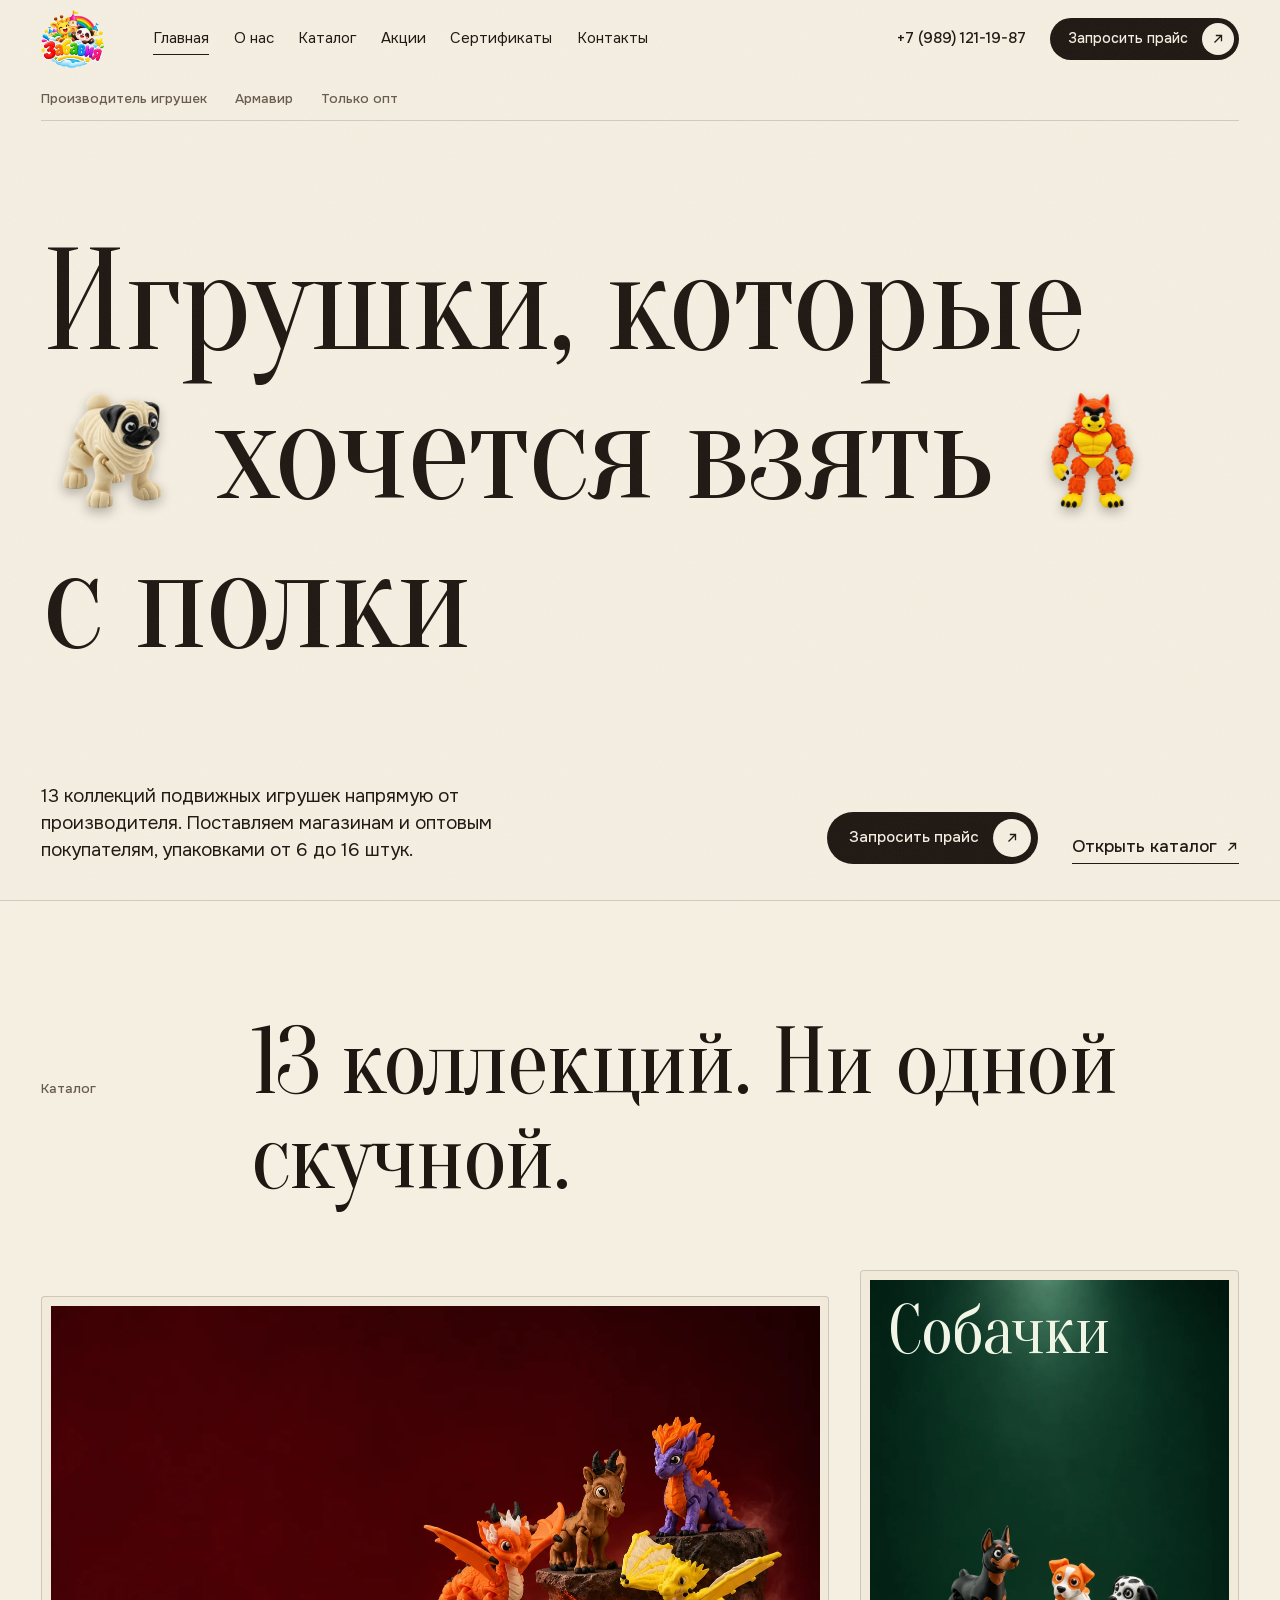
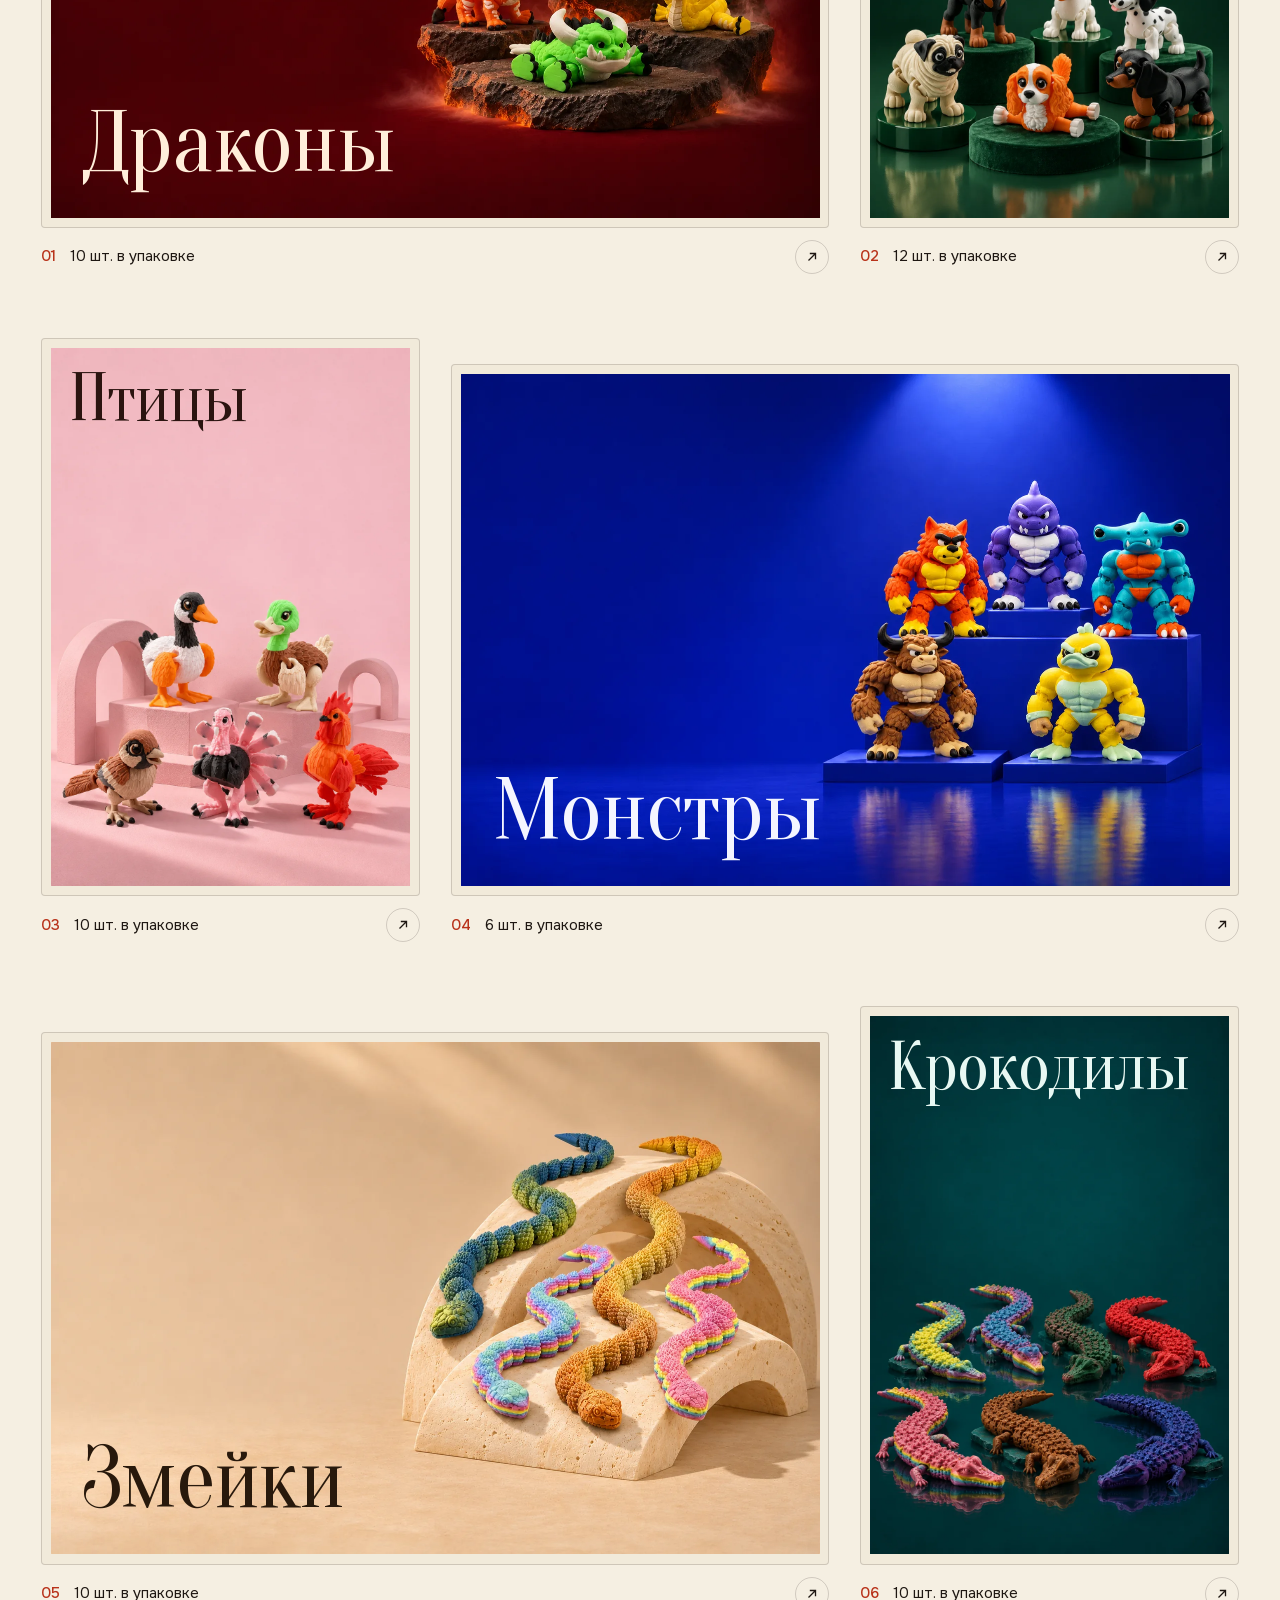
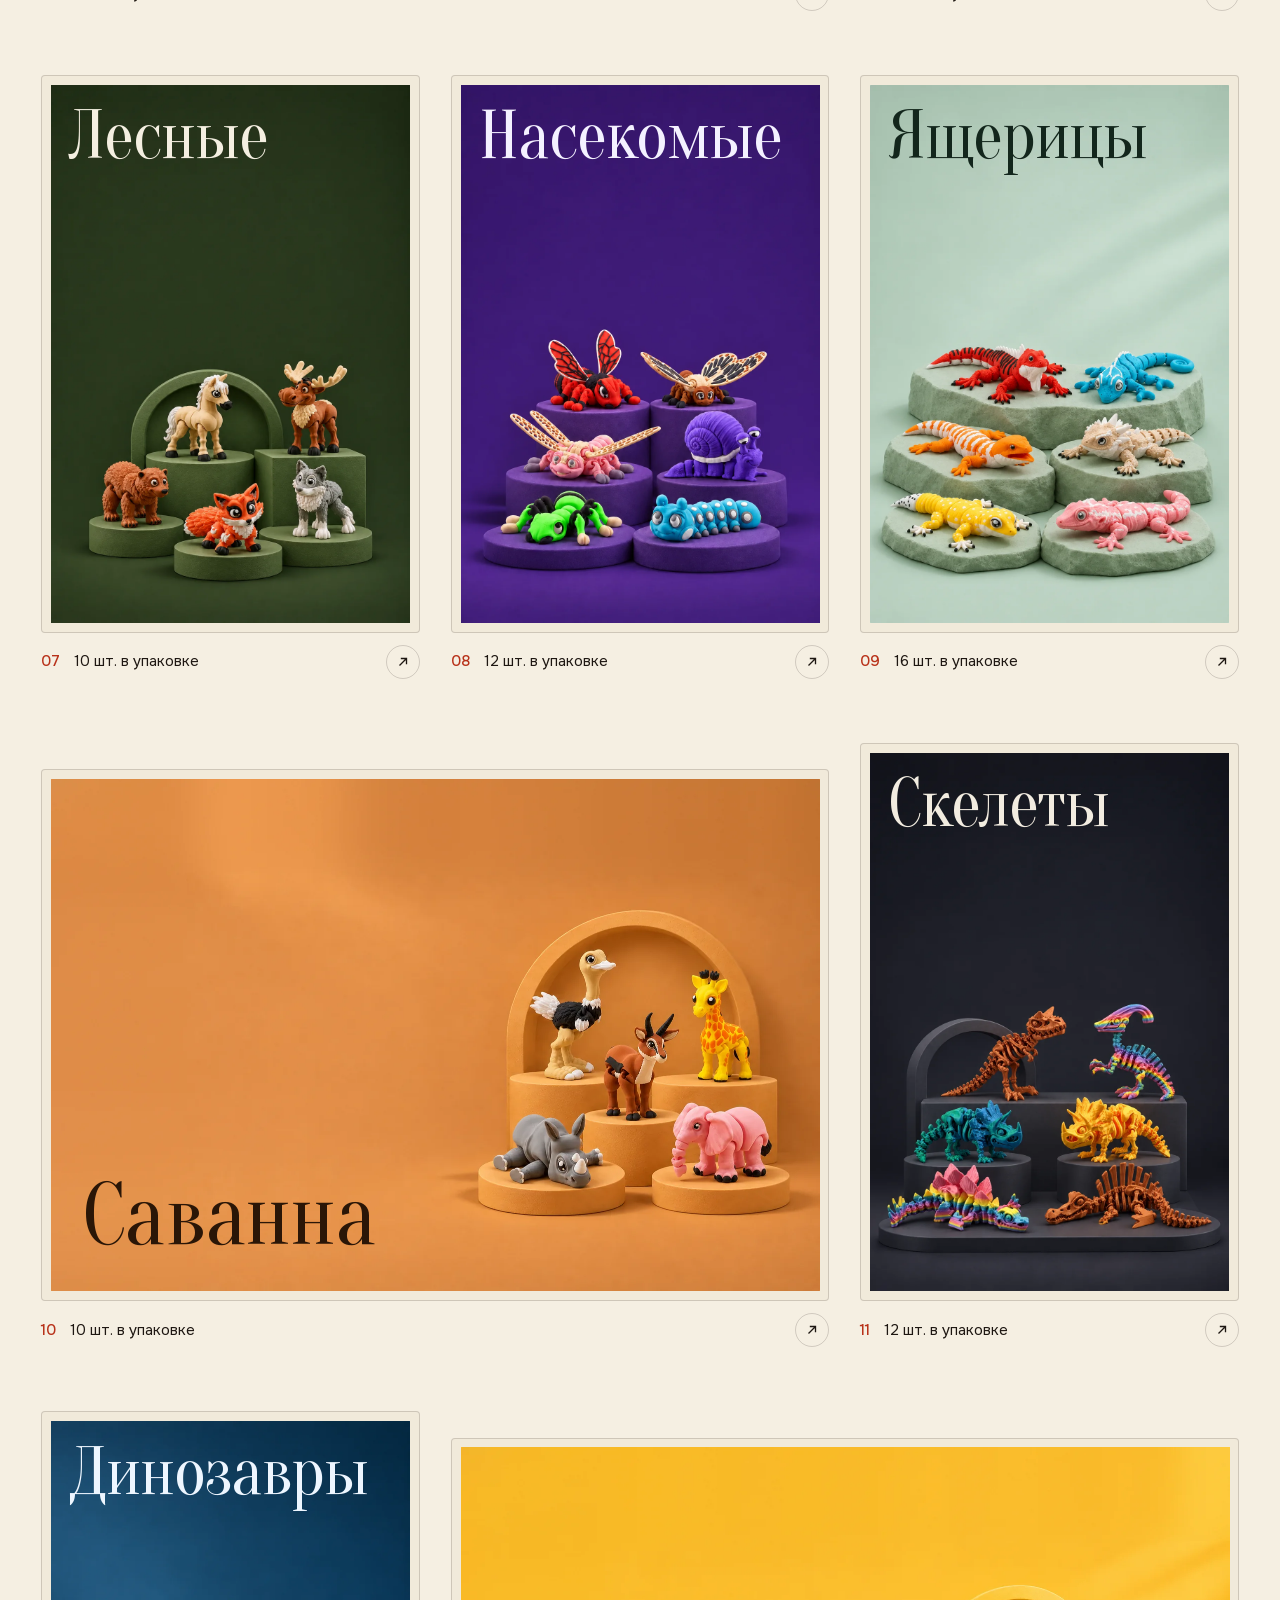
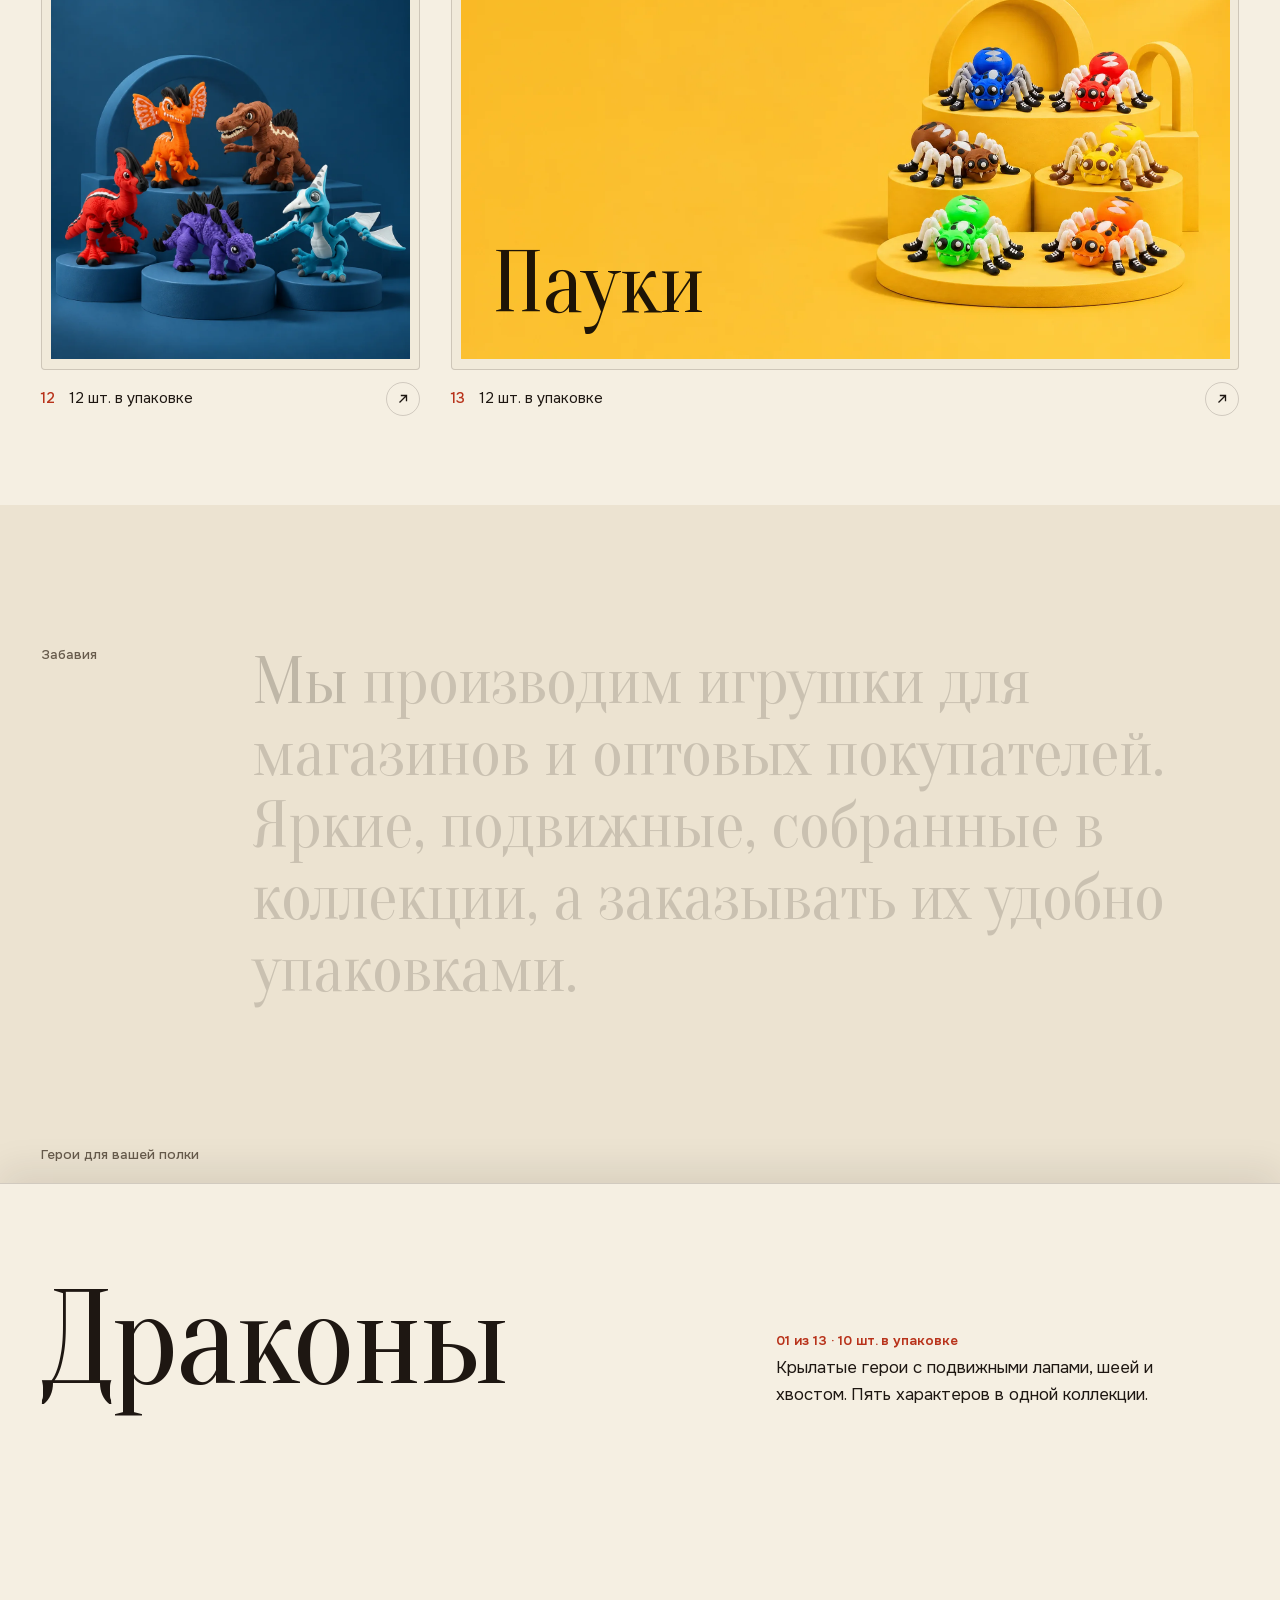
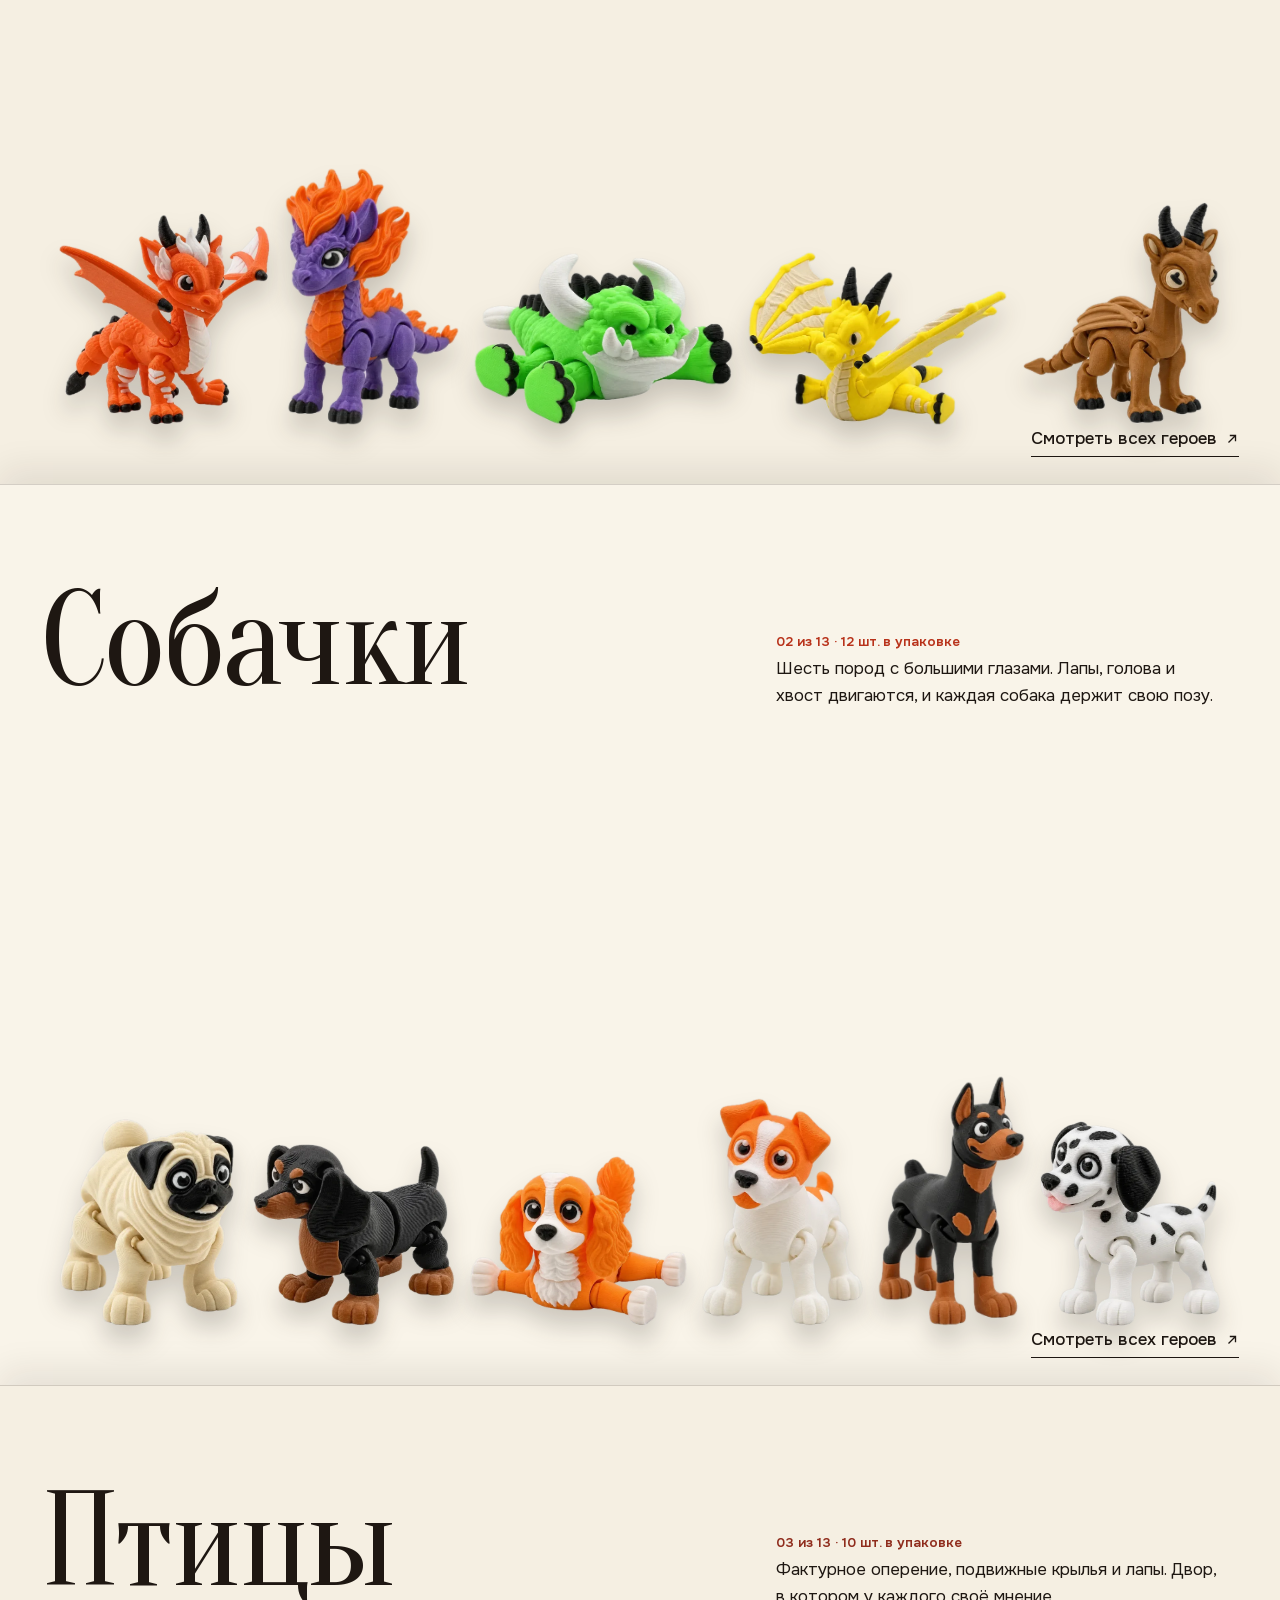
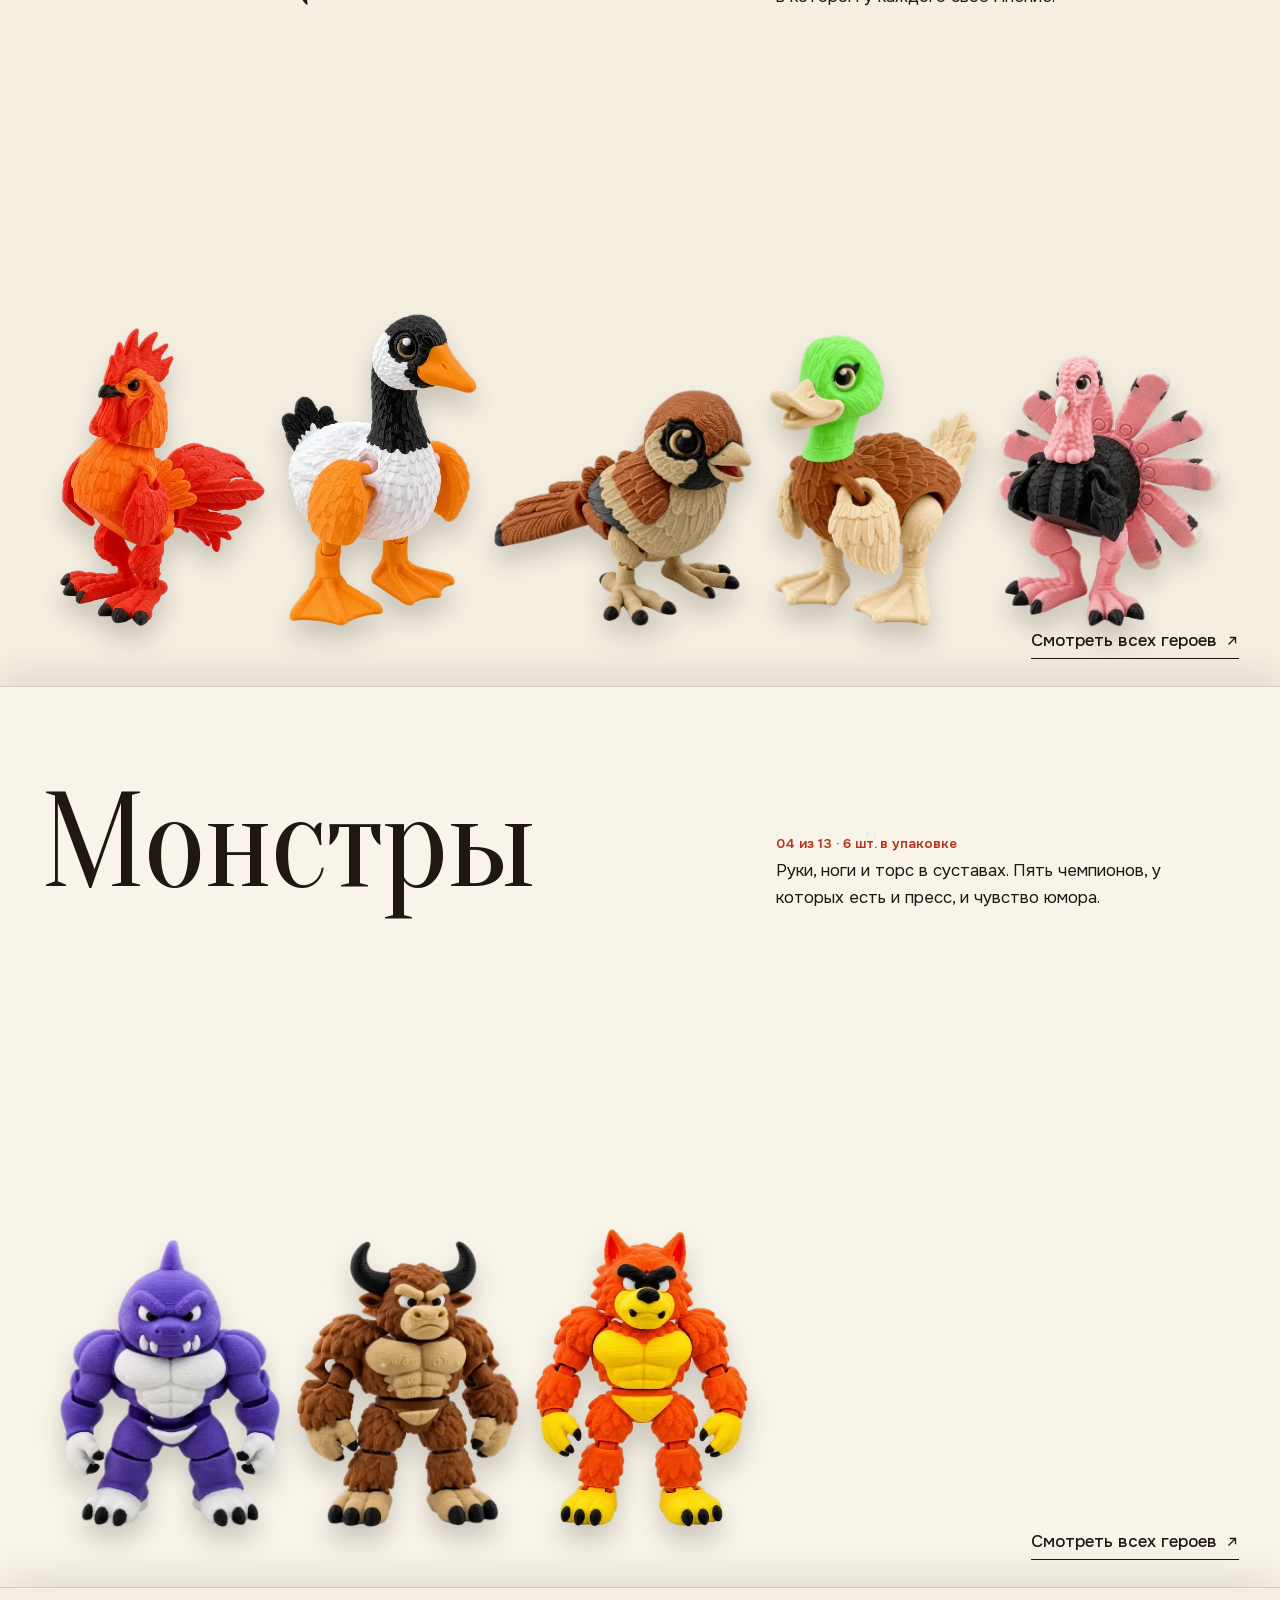
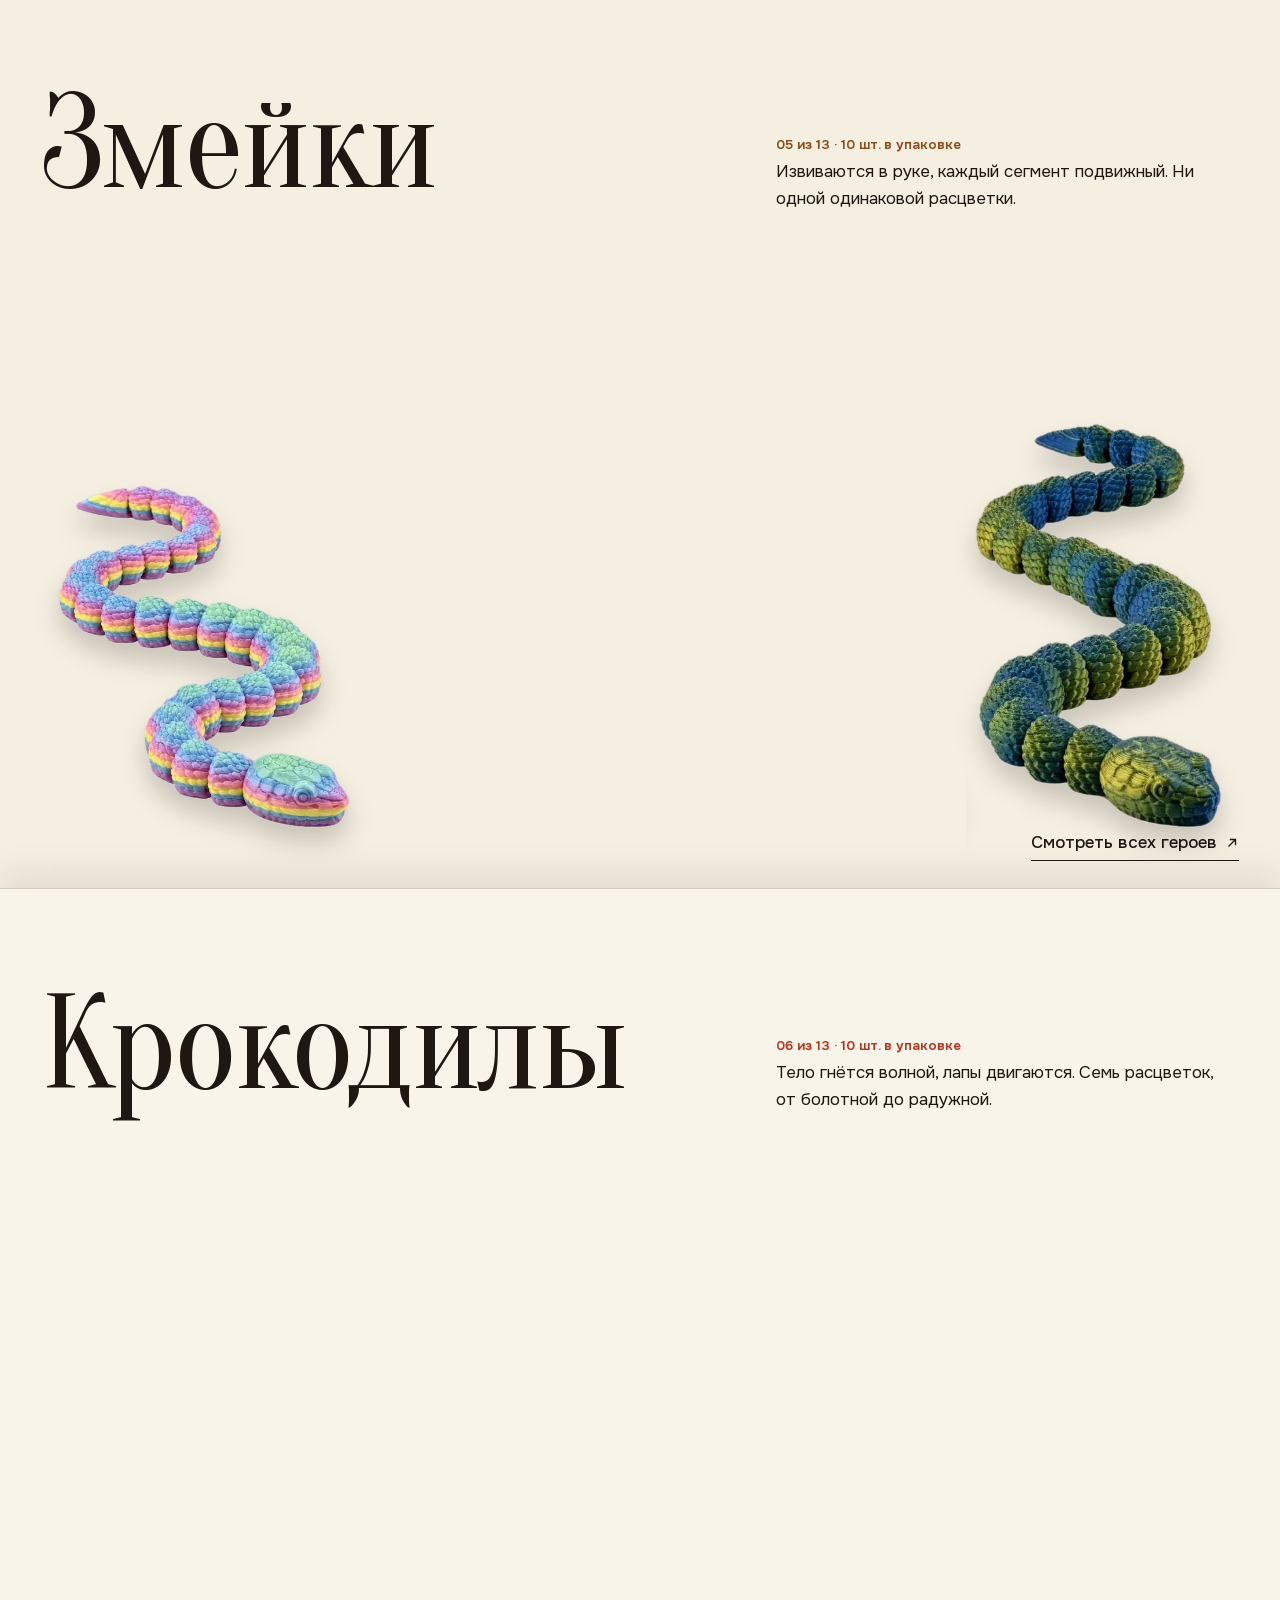
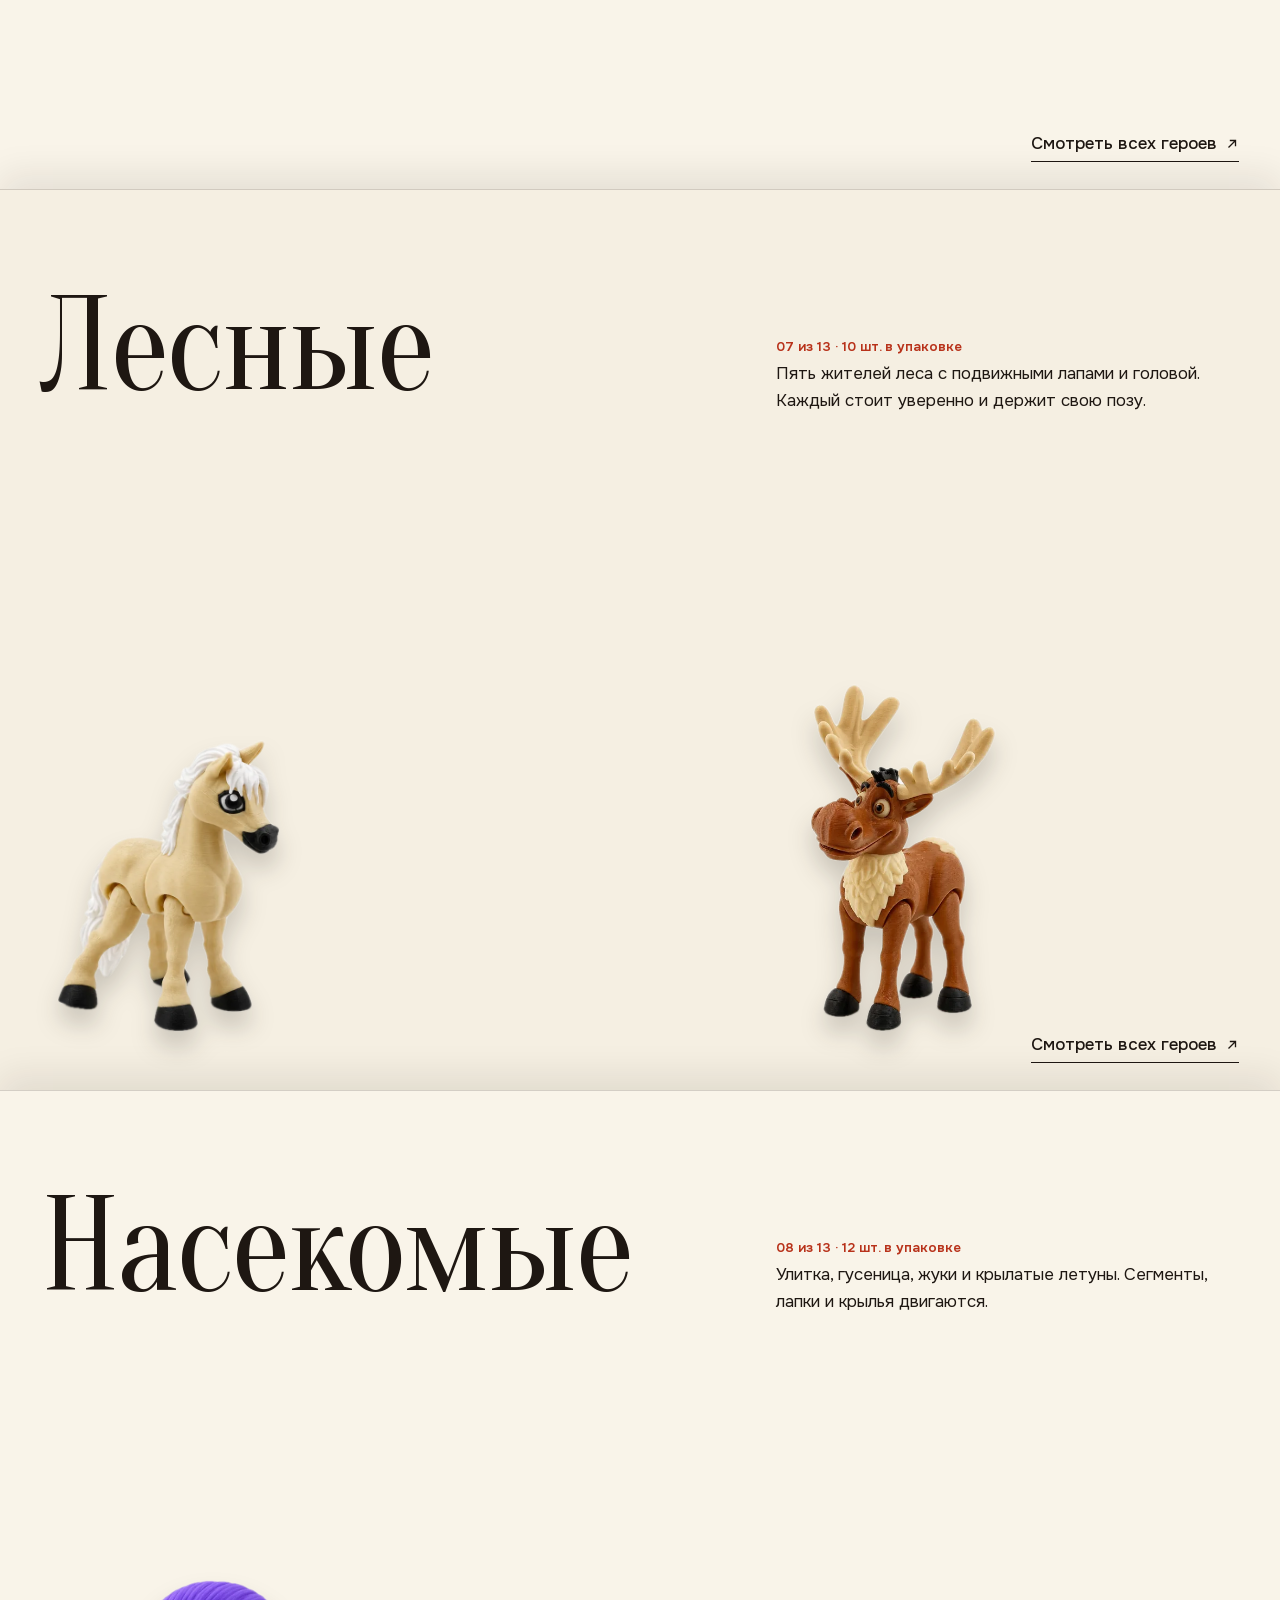
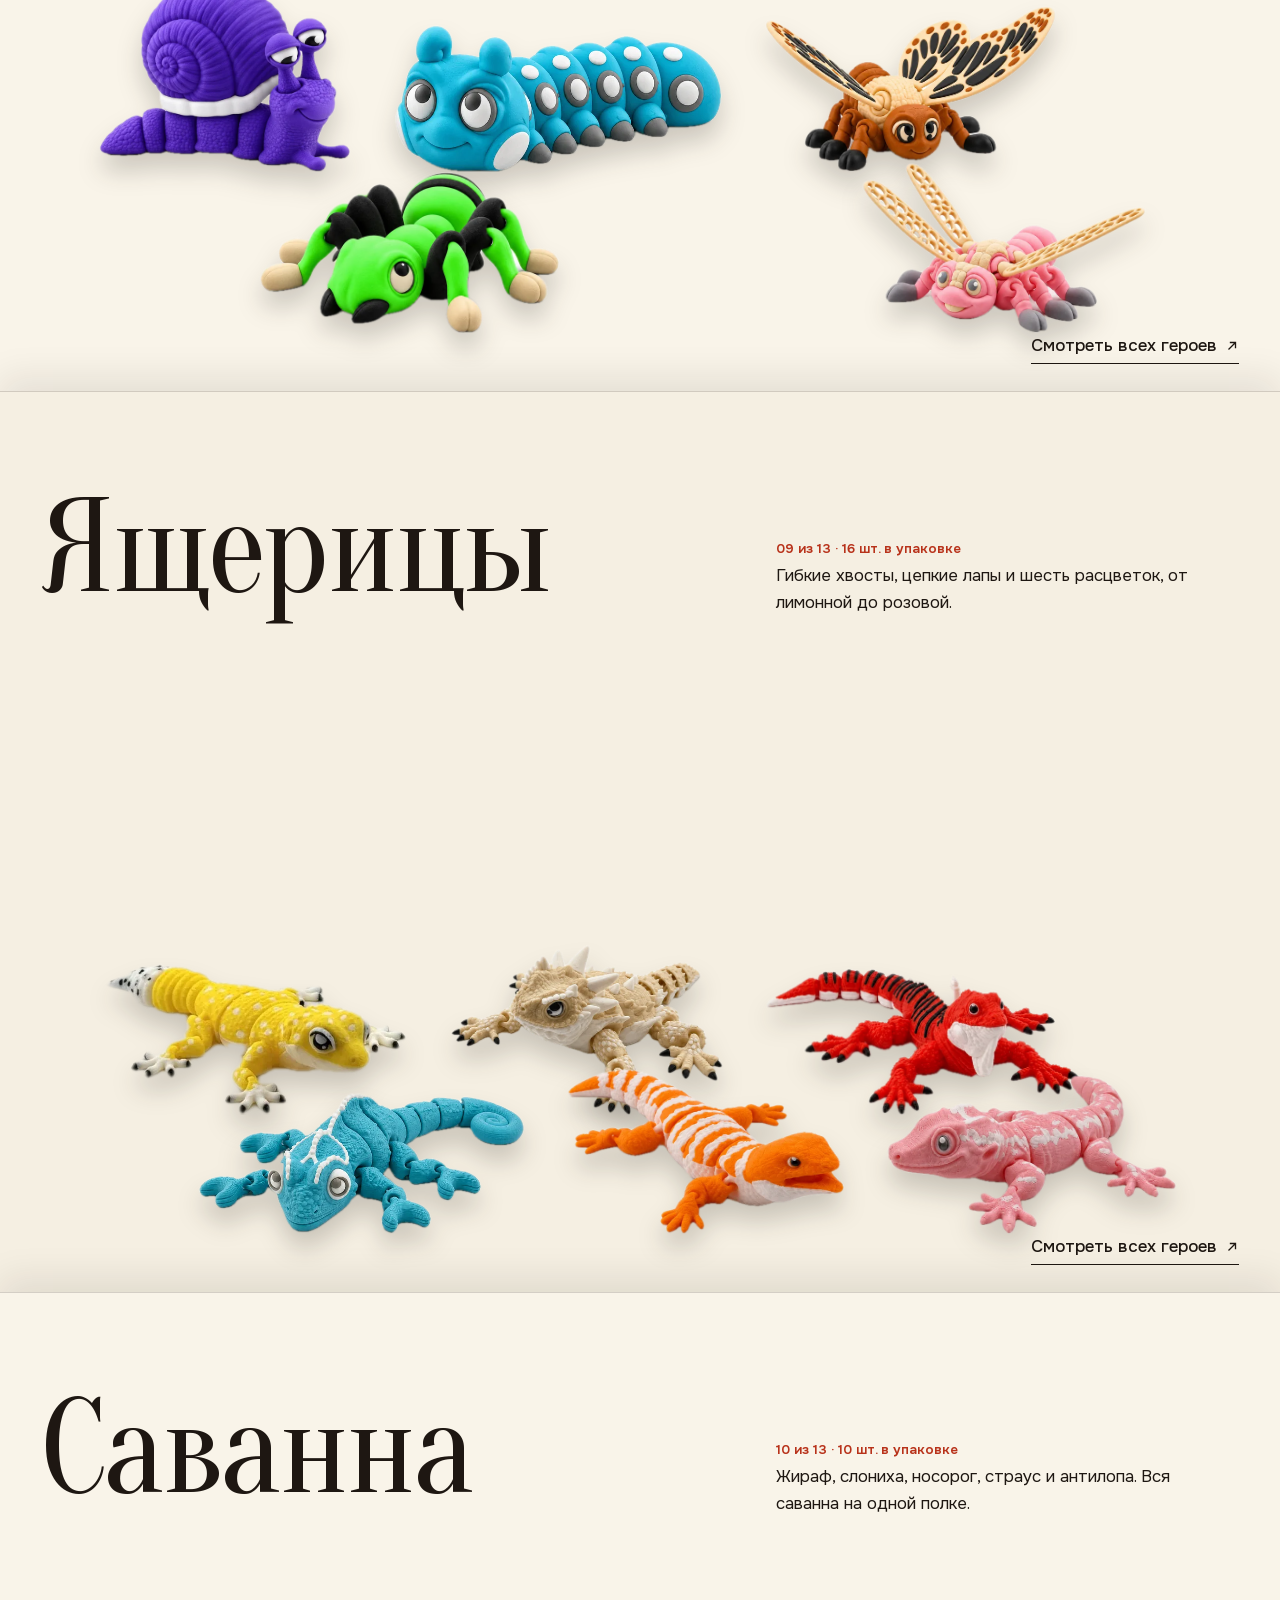
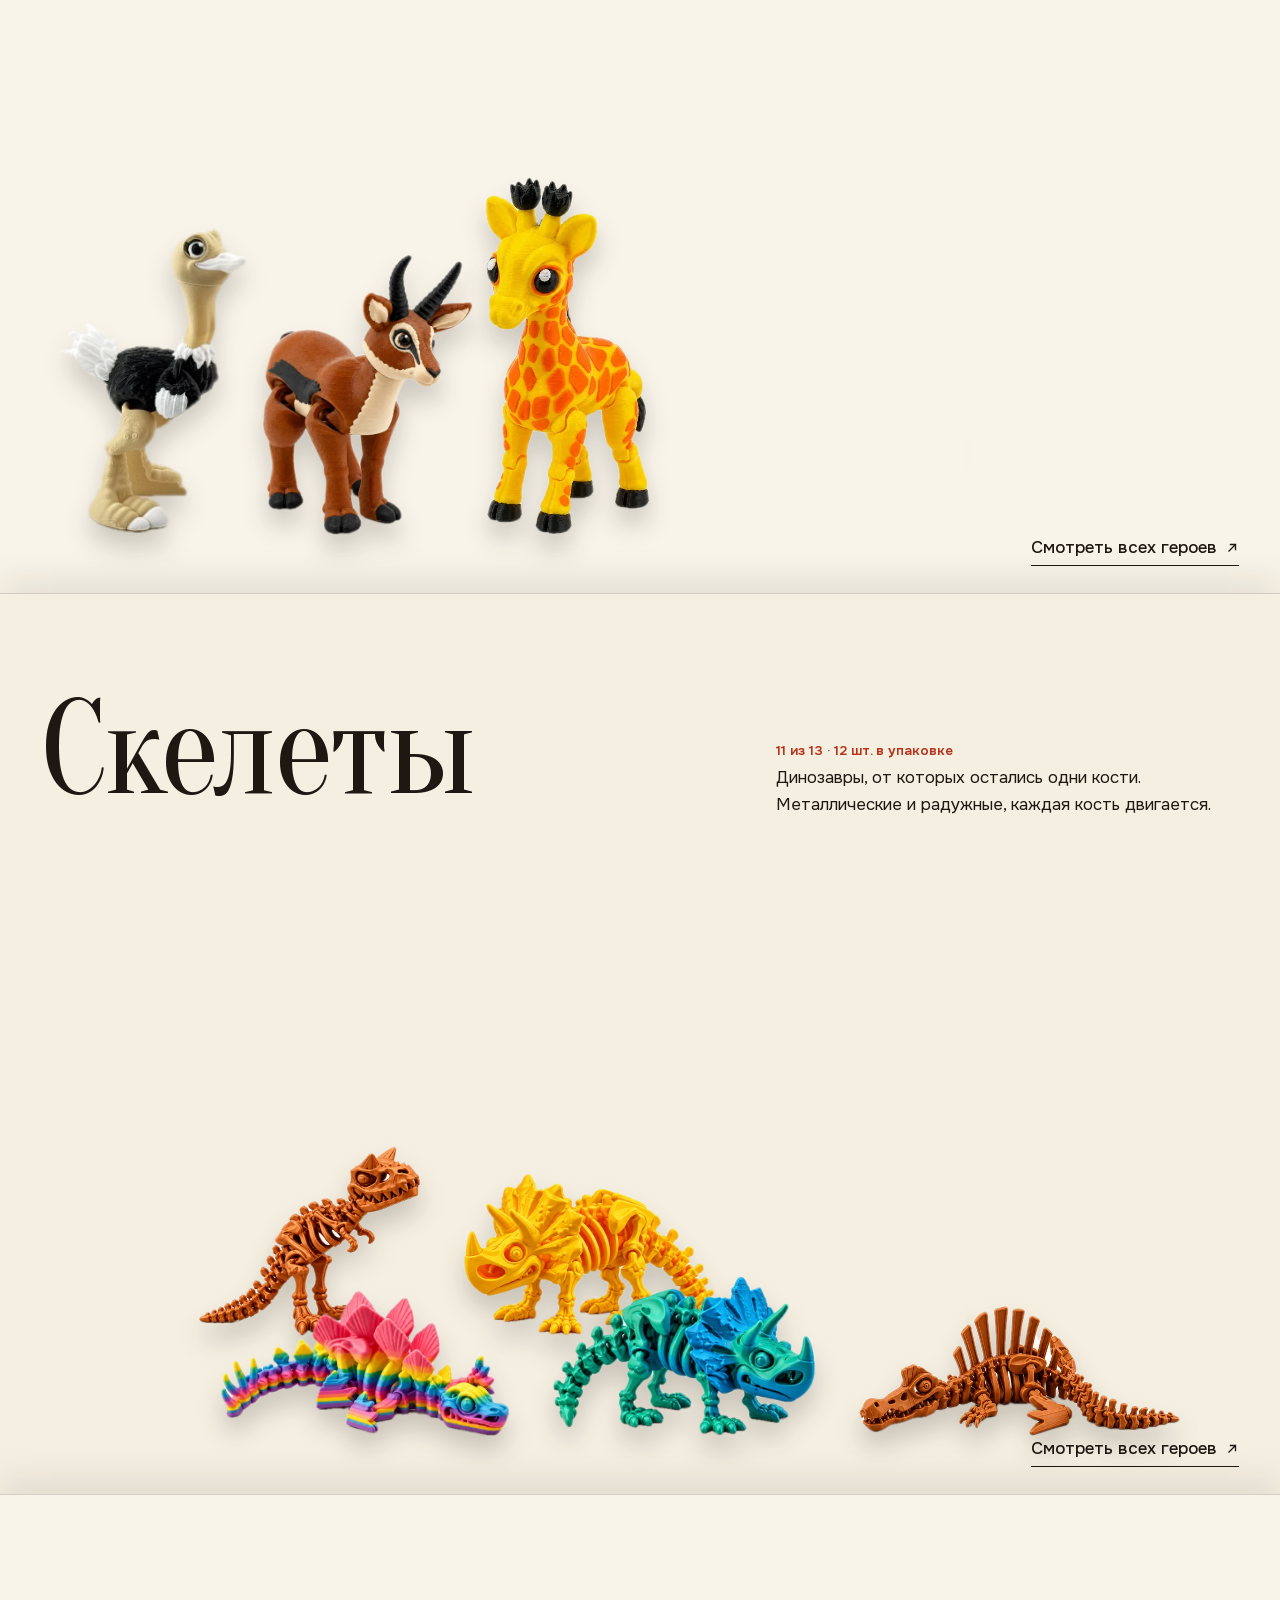
==== commit d6d05a96: "Насекомые, Скелеты, Динозавры, Пауки: фигурки перерисованы в стиле сцен каталога (главная и карточки" ====
--- a/index.html
+++ b/index.html
@@ -1,15 +1,15 @@
 <!DOCTYPE html>
-<html lang="ru" data-build="2611081310">
+<html lang="ru" data-build="2611081410">
 <head>
 <meta charset="utf-8">
-<script>(function(){var V='2611081310';try{fetch(location.pathname+'?nc='+Date.now(),{cache:'no-store'}).then(function(r){return r.text()}).then(function(t){var m=t.match(/data-build="(\d+)"/);if(m&&m[1]!==V){var u=new URL(location.href);if(u.searchParams.get('b')===m[1])return;u.searchParams.set('b',m[1]);location.replace(u.toString())}})}catch(e){}})()</script>
+<script>(function(){var V='2611081410';try{fetch(location.pathname+'?nc='+Date.now(),{cache:'no-store'}).then(function(r){return r.text()}).then(function(t){var m=t.match(/data-build="(\d+)"/);if(m&&m[1]!==V){var u=new URL(location.href);if(u.searchParams.get('b')===m[1])return;u.searchParams.set('b',m[1]);location.replace(u.toString())}})}catch(e){}})()</script>
 <meta name="viewport" content="width=device-width,initial-scale=1">
 <meta name="robots" content="noindex,nofollow">
 <title>Забавия: подвижные игрушки оптом от производителя</title>
 <meta name="description" content="Подвижные игрушки оптом от производителя: драконы, собачки, динозавры, насекомые, ящерицы, животные леса и саванны. Армавир.">
 <link rel="icon" href="assets/img/logo-s.webp" type="image/webp">
-<link rel="stylesheet" href="assets/fonts/fonts.css?v=2611081310">
-<link rel="stylesheet" href="assets/site.css?v=2611081310">
+<link rel="stylesheet" href="assets/fonts/fonts.css?v=2611081410">
+<link rel="stylesheet" href="assets/site.css?v=2611081410">
 </head>
 <body class="is-home">
 <header class="top" id="top"><div class="wrap top-in"><a class="brand" href="index.html" aria-label="Забавия, на главную"><img src="assets/img/logo-s.webp" alt="Забавия" width="120" height="104"></a>
@@ -23,7 +23,7 @@
 <div class="hero-b"><p class="lead">13 коллекций подвижных игрушек напрямую от производителя. Поставляем магазинам и оптовым покупателям, упаковками от 6 до 16 штук.</p><a class="btn " href="kontakty.html"><span>Запросить прайс</span><i><svg viewBox="0 0 16 16" width="14" height="14" aria-hidden="true"><path d="M4 12 12 4M5.5 4H12v6.5" fill="none" stroke="currentColor" stroke-width="1.5"/></svg></i></a><a class="tlink" href="katalog.html">Открыть каталог <svg viewBox="0 0 16 16" width="14" height="14" aria-hidden="true"><path d="M4 12 12 4M5.5 4H12v6.5" fill="none" stroke="currentColor" stroke-width="1.5"/></svg></a></div></div></section>
 <section class="index"><div class="wrap"><div class="sec-h"><p class="kick">Каталог</p><h2 class="d split">13 коллекций. Ни&nbsp;одной скучной.</h2></div><div class="plates"><a class="plate plate-w" href="katalog.html#dragons" style="--bg:#3a0705;--fg:#ffeeda;--ac:#ff9a4d"><span class="mat"><span class="pic-wrap"><picture><source media="(max-width:760px)" srcset="assets/img/scenes/dragons-t.webp" width="1024" height="1536"><img src="assets/img/scenes/dragons-w.webp" width="1536" height="1024" alt="Коллекция Драконы" loading="lazy"></picture><span class="p-name d">Драконы</span></span></span><span class="p-cap"><b>01</b><span>10 шт. в упаковке</span><i><svg viewBox="0 0 16 16" width="14" height="14" aria-hidden="true"><path d="M4 12 12 4M5.5 4H12v6.5" fill="none" stroke="currentColor" stroke-width="1.5"/></svg></i></span></a><a class="plate plate-t" href="katalog.html#dogs" style="--bg:#0d3b30;--fg:#f1f5e6;--ac:#e9c64f"><span class="mat"><span class="pic-wrap"><picture><source media="(max-width:760px)" srcset="assets/img/scenes/dogs-t.webp" width="1024" height="1536"><img src="assets/img/scenes/dogs-t.webp" width="1024" height="1536" alt="Коллекция Собачки" loading="lazy"></picture><span class="p-name d">Собачки</span></span></span><span class="p-cap"><b>02</b><span>12 шт. в упаковке</span><i><svg viewBox="0 0 16 16" width="14" height="14" aria-hidden="true"><path d="M4 12 12 4M5.5 4H12v6.5" fill="none" stroke="currentColor" stroke-width="1.5"/></svg></i></span></a><a class="plate plate-t" href="katalog.html#birds" style="--bg:#efb6b4;--fg:#2b1410;--ac:#8f2c1c"><span class="mat"><span class="pic-wrap"><picture><source media="(max-width:760px)" srcset="assets/img/scenes/birds-t.webp" width="1024" height="1536"><img src="assets/img/scenes/birds-t.webp" width="1024" height="1536" alt="Коллекция Птицы" loading="lazy"></picture><span class="p-name d">Птицы</span></span></span><span class="p-cap"><b>03</b><span>10 шт. в упаковке</span><i><svg viewBox="0 0 16 16" width="14" height="14" aria-hidden="true"><path d="M4 12 12 4M5.5 4H12v6.5" fill="none" stroke="currentColor" stroke-width="1.5"/></svg></i></span></a><a class="plate plate-w" href="katalog.html#monsters" style="--bg:#1820b8;--fg:#f4f5ff;--ac:#ffd43f"><span class="mat"><span class="pic-wrap"><picture><source media="(max-width:760px)" srcset="assets/img/scenes/monsters-t.webp" width="1024" height="1536"><img src="assets/img/scenes/monsters-w.webp" width="1536" height="1024" alt="Коллекция Монстры" loading="lazy"></picture><span class="p-name d">Монстры</span></span></span><span class="p-cap"><b>04</b><span>6 шт. в упаковке</span><i><svg viewBox="0 0 16 16" width="14" height="14" aria-hidden="true"><path d="M4 12 12 4M5.5 4H12v6.5" fill="none" stroke="currentColor" stroke-width="1.5"/></svg></i></span></a><a class="plate plate-w" href="katalog.html#snake" style="--bg:#efd6b3;--fg:#28190c;--ac:#8f4a13"><span class="mat"><span class="pic-wrap"><picture><source media="(max-width:760px)" srcset="assets/img/scenes/snake-t.webp" width="1024" height="1536"><img src="assets/img/scenes/snake-w.webp" width="1536" height="1024" alt="Коллекция Змейки" loading="lazy"></picture><span class="p-name d">Змейки</span></span></span><span class="p-cap"><b>05</b><span>10 шт. в упаковке</span><i><svg viewBox="0 0 16 16" width="14" height="14" aria-hidden="true"><path d="M4 12 12 4M5.5 4H12v6.5" fill="none" stroke="currentColor" stroke-width="1.5"/></svg></i></span></a><a class="plate plate-t" href="katalog.html#croc" style="--bg:#0a3d42;--fg:#e8f8f3;--ac:#ffb44d"><span class="mat"><span class="pic-wrap"><picture><source media="(max-width:760px)" srcset="assets/img/scenes/croc-t.webp" width="1024" height="1536"><img src="assets/img/scenes/croc-t.webp" width="1024" height="1536" alt="Коллекция Крокодилы" loading="lazy"></picture><span class="p-name d">Крокодилы</span></span></span><span class="p-cap"><b>06</b><span>10 шт. в упаковке</span><i><svg viewBox="0 0 16 16" width="14" height="14" aria-hidden="true"><path d="M4 12 12 4M5.5 4H12v6.5" fill="none" stroke="currentColor" stroke-width="1.5"/></svg></i></span></a><a class="plate plate-t" href="katalog.html#forest" style="--bg:#24361f;--fg:#f4efe1;--ac:#f0a54a"><span class="mat"><span class="pic-wrap"><picture><source media="(max-width:760px)" srcset="assets/img/scenes/forest-t.webp" width="1024" height="1536"><img src="assets/img/scenes/forest-t.webp" width="1024" height="1536" alt="Коллекция Лесные" loading="lazy"></picture><span class="p-name d">Лесные</span></span></span><span class="p-cap"><b>07</b><span>10 шт. в упаковке</span><i><svg viewBox="0 0 16 16" width="14" height="14" aria-hidden="true"><path d="M4 12 12 4M5.5 4H12v6.5" fill="none" stroke="currentColor" stroke-width="1.5"/></svg></i></span></a><a class="plate plate-t" href="katalog.html#insects" style="--bg:#2b2163;--fg:#f4f1ff;--ac:#a6f25a"><span class="mat"><span class="pic-wrap"><picture><source media="(max-width:760px)" srcset="assets/img/scenes/insects-t.webp" width="1024" height="1536"><img src="assets/img/scenes/insects-t.webp" width="1024" height="1536" alt="Коллекция Насекомые" loading="lazy"></picture><span class="p-name d">Насекомые</span></span></span><span class="p-cap"><b>08</b><span>12 шт. в упаковке</span><i><svg viewBox="0 0 16 16" width="14" height="14" aria-hidden="true"><path d="M4 12 12 4M5.5 4H12v6.5" fill="none" stroke="currentColor" stroke-width="1.5"/></svg></i></span></a><a class="plate plate-t" href="katalog.html#lizards" style="--bg:#cfe5d6;--fg:#13261c;--ac:#c2441a"><span class="mat"><span class="pic-wrap"><picture><source media="(max-width:760px)" srcset="assets/img/scenes/lizards-t.webp" width="1024" height="1536"><img src="assets/img/scenes/lizards-t.webp" width="1024" height="1536" alt="Коллекция Ящерицы" loading="lazy"></picture><span class="p-name d">Ящерицы</span></span></span><span class="p-cap"><b>09</b><span>16 шт. в упаковке</span><i><svg viewBox="0 0 16 16" width="14" height="14" aria-hidden="true"><path d="M4 12 12 4M5.5 4H12v6.5" fill="none" stroke="currentColor" stroke-width="1.5"/></svg></i></span></a><a class="plate plate-w" href="katalog.html#savanna" style="--bg:#e2a65c;--fg:#2a1607;--ac:#7a2a0c"><span class="mat"><span class="pic-wrap"><picture><source media="(max-width:760px)" srcset="assets/img/scenes/savanna-t.webp" width="1024" height="1536"><img src="assets/img/scenes/savanna-w.webp" width="1536" height="1024" alt="Коллекция Саванна" loading="lazy"></picture><span class="p-name d">Саванна</span></span></span><span class="p-cap"><b>10</b><span>10 шт. в упаковке</span><i><svg viewBox="0 0 16 16" width="14" height="14" aria-hidden="true"><path d="M4 12 12 4M5.5 4H12v6.5" fill="none" stroke="currentColor" stroke-width="1.5"/></svg></i></span></a><a class="plate plate-t" href="katalog.html#skel" style="--bg:#16171d;--fg:#f2ece0;--ac:#e6b84c"><span class="mat"><span class="pic-wrap"><picture><source media="(max-width:760px)" srcset="assets/img/scenes/skel-t.webp" width="1024" height="1536"><img src="assets/img/scenes/skel-t.webp" width="1024" height="1536" alt="Коллекция Скелеты" loading="lazy"></picture><span class="p-name d">Скелеты</span></span></span><span class="p-cap"><b>11</b><span>12 шт. в упаковке</span><i><svg viewBox="0 0 16 16" width="14" height="14" aria-hidden="true"><path d="M4 12 12 4M5.5 4H12v6.5" fill="none" stroke="currentColor" stroke-width="1.5"/></svg></i></span></a><a class="plate plate-t" href="katalog.html#dino" style="--bg:#1d4767;--fg:#eef6ff;--ac:#ffb347"><span class="mat"><span class="pic-wrap"><picture><source media="(max-width:760px)" srcset="assets/img/scenes/dino-t.webp" width="1024" height="1536"><img src="assets/img/scenes/dino-t.webp" width="1024" height="1536" alt="Коллекция Динозавры" loading="lazy"></picture><span class="p-name d">Динозавры</span></span></span><span class="p-cap"><b>12</b><span>12 шт. в упаковке</span><i><svg viewBox="0 0 16 16" width="14" height="14" aria-hidden="true"><path d="M4 12 12 4M5.5 4H12v6.5" fill="none" stroke="currentColor" stroke-width="1.5"/></svg></i></span></a><a class="plate plate-w" href="katalog.html#spiders" style="--bg:#ffd23f;--fg:#1e1406;--ac:#c2262b"><span class="mat"><span class="pic-wrap"><picture><source media="(max-width:760px)" srcset="assets/img/scenes/spiders-t.webp" width="1024" height="1536"><img src="assets/img/scenes/spiders-w.webp" width="1536" height="1024" alt="Коллекция Пауки" loading="lazy"></picture><span class="p-name d">Пауки</span></span></span><span class="p-cap"><b>13</b><span>12 шт. в упаковке</span><i><svg viewBox="0 0 16 16" width="14" height="14" aria-hidden="true"><path d="M4 12 12 4M5.5 4H12v6.5" fill="none" stroke="currentColor" stroke-width="1.5"/></svg></i></span></a></div></div></section>
 <section class="mani"><div class="wrap mani-g"><p class="kick">Забавия</p><p class="d words" id="words">Мы производим игрушки для магазинов и оптовых покупателей. Яркие, подвижные, собранные в коллекции, а заказывать их удобно упаковками.</p></div></section>
-<section class="stack" aria-label="Герои коллекций"><div class="wrap stack-h"><p class="kick">Герои для вашей полки</p></div><article class="sheet" style="--ac:#b8321a"><div class="sheet-in"><div class="sheet-h"><p class="d sname">Драконы</p><div class="sheet-m"><p class="kick">01 из 13 · 10 шт. в упаковке</p><p>Крылатые герои с подвижными лапами, шеей и хвостом. Пять характеров в одной коллекции.</p></div></div><div class="lineup" style="--sum:4.3;--count:5"><img src="assets/img/toys/d-orange.webp" alt="Огонёк" loading="lazy" decoding="async" style="aspect-ratio:0.997;height:calc(var(--h) * 0.826)"><img src="assets/img/toys/d-purple.webp" alt="Искра" loading="lazy" decoding="async" style="aspect-ratio:0.68;height:calc(var(--h) * 1.0)"><img src="assets/img/toys/d-green.webp" alt="Бульк" loading="lazy" decoding="async" style="aspect-ratio:1.504;height:calc(var(--h) * 0.672)"><img src="assets/img/toys/d-yellow.webp" alt="Лимон" loading="lazy" decoding="async" style="aspect-ratio:1.489;height:calc(var(--h) * 0.676)"><img src="assets/img/toys/d-brown.webp" alt="Рогач" loading="lazy" decoding="async" style="aspect-ratio:0.892;height:calc(var(--h) * 0.873)"></div><a class="tlink" href="katalog.html#dragons">Смотреть всех героев <svg viewBox="0 0 16 16" width="14" height="14" aria-hidden="true"><path d="M4 12 12 4M5.5 4H12v6.5" fill="none" stroke="currentColor" stroke-width="1.5"/></svg></a></div></article><article class="sheet" style="--ac:#b8321a"><div class="sheet-in"><div class="sheet-h"><p class="d sname">Собачки</p><div class="sheet-m"><p class="kick">02 из 13 · 12 шт. в упаковке</p><p>Шесть пород с большими глазами. Лапы, голова и хвост двигаются, и каждая собака держит свою позу.</p></div></div><div class="lineup" style="--sum:4.358;--count:6"><img src="assets/img/toys/pug.webp" alt="Мопс" loading="lazy" decoding="async" style="aspect-ratio:0.863;height:calc(var(--h) * 0.829)"><img src="assets/img/toys/dachshund.webp" alt="Такса" loading="lazy" decoding="async" style="aspect-ratio:1.109;height:calc(var(--h) * 0.731)"><img src="assets/img/toys/cavalier.webp" alt="Спаниель" loading="lazy" decoding="async" style="aspect-ratio:1.271;height:calc(var(--h) * 0.683)"><img src="assets/img/toys/jack.webp" alt="Джек-рассел" loading="lazy" decoding="async" style="aspect-ratio:0.71;height:calc(var(--h) * 0.914)"><img src="assets/img/toys/doberman.webp" alt="Доберман" loading="lazy" decoding="async" style="aspect-ratio:0.593;height:calc(var(--h) * 1.0)"><img src="assets/img/toys/dalmatian.webp" alt="Далматин" loading="lazy" decoding="async" style="aspect-ratio:0.878;height:calc(var(--h) * 0.822)"></div><a class="tlink" href="katalog.html#dogs">Смотреть всех героев <svg viewBox="0 0 16 16" width="14" height="14" aria-hidden="true"><path d="M4 12 12 4M5.5 4H12v6.5" fill="none" stroke="currentColor" stroke-width="1.5"/></svg></a></div></article><article class="sheet" style="--ac:#8f2c1c"><div class="sheet-in"><div class="sheet-h"><p class="d sname">Птицы</p><div class="sheet-m"><p class="kick">03 из 13 · 10 шт. в упаковке</p><p>Фактурное оперение, подвижные крылья и лапы. Двор, в котором у каждого своё мнение.</p></div></div><div class="lineup" style="--sum:3.526;--count:5"><img src="assets/img/toys/b-rooster.webp" alt="Петух" loading="lazy" decoding="async" style="aspect-ratio:0.692;height:calc(var(--h) * 0.956)"><img src="assets/img/toys/b-goose.webp" alt="Гусь" loading="lazy" decoding="async" style="aspect-ratio:0.632;height:calc(var(--h) * 1.0)"><img src="assets/img/toys/b-sparrow.webp" alt="Воробей" loading="lazy" decoding="async" style="aspect-ratio:1.091;height:calc(var(--h) * 0.761)"><img src="assets/img/toys/b-mallard.webp" alt="Селезень" loading="lazy" decoding="async" style="aspect-ratio:0.722;height:calc(var(--h) * 0.936)"><img src="assets/img/toys/b-turkey.webp" alt="Индюшка" loading="lazy" decoding="async" style="aspect-ratio:0.835;height:calc(var(--h) * 0.87)"></div><a class="tlink" href="katalog.html#birds">Смотреть всех героев <svg viewBox="0 0 16 16" width="14" height="14" aria-hidden="true"><path d="M4 12 12 4M5.5 4H12v6.5" fill="none" stroke="currentColor" stroke-width="1.5"/></svg></a></div></article><article class="sheet" style="--ac:#b8321a"><div class="sheet-in"><div class="sheet-h"><p class="d sname">Монстры</p><div class="sheet-m"><p class="kick">04 из 13 · 6 шт. в упаковке</p><p>Руки, ноги и торс в суставах. Пять чемпионов, у которых есть и пресс, и чувство юмора.</p></div></div><div class="lineup" style="--sum:3.682;--count:5"><img src="assets/img/toys/m-shark.webp" alt="Акула" loading="lazy" decoding="async" style="aspect-ratio:0.77;height:calc(var(--h) * 0.964)"><img src="assets/img/toys/m-bull.webp" alt="Бык" loading="lazy" decoding="async" style="aspect-ratio:0.778;height:calc(var(--h) * 0.959)"><img src="assets/img/toys/m-wolf.webp" alt="Волк" loading="lazy" decoding="async" style="aspect-ratio:0.715;height:calc(var(--h) * 1.0)"><img src="assets/img/toys/m-hammer.webp" alt="Молот" loading="lazy" decoding="async" style="aspect-ratio:0.78;height:calc(var(--h) * 0.957)"><img src="assets/img/toys/m-duck.webp" alt="Утка" loading="lazy" decoding="async" style="aspect-ratio:0.75;height:calc(var(--h) * 0.976)"></div><a class="tlink" href="katalog.html#monsters">Смотреть всех героев <svg viewBox="0 0 16 16" width="14" height="14" aria-hidden="true"><path d="M4 12 12 4M5.5 4H12v6.5" fill="none" stroke="currentColor" stroke-width="1.5"/></svg></a></div></article><article class="sheet" style="--ac:#8f4a13"><div class="sheet-in"><div class="sheet-h"><p class="d sname">Змейки</p><div class="sheet-m"><p class="kick">05 из 13 · 10 шт. в упаковке</p><p>Извиваются в руке, каждый сегмент подвижный. Ни одной одинаковой расцветки.</p></div></div><div class="lineup" style="--sum:2.763;--count:4"><img src="assets/img/toys/s-pastel.webp" alt="Радужная" loading="lazy" decoding="async" style="aspect-ratio:0.852;height:calc(var(--h) * 0.85)"><img src="assets/img/toys/s-pink.webp" alt="Зефирная" loading="lazy" decoding="async" style="aspect-ratio:0.878;height:calc(var(--h) * 0.837)"><img src="assets/img/toys/s-copper.webp" alt="Медная" loading="lazy" decoding="async" style="aspect-ratio:0.772;height:calc(var(--h) * 0.893)"><img src="assets/img/toys/s-forest.webp" alt="Лесная" loading="lazy" decoding="async" style="aspect-ratio:0.615;height:calc(var(--h) * 1.0)"></div><a class="tlink" href="katalog.html#snake">Смотреть всех героев <svg viewBox="0 0 16 16" width="14" height="14" aria-hidden="true"><path d="M4 12 12 4M5.5 4H12v6.5" fill="none" stroke="currentColor" stroke-width="1.5"/></svg></a></div></article><article class="sheet" style="--ac:#b8321a"><div class="sheet-in"><div class="sheet-h"><p class="d sname">Крокодилы</p><div class="sheet-m"><p class="kick">06 из 13 · 10 шт. в упаковке</p><p>Тело гнётся волной, лапы двигаются. Семь расцветок, от болотной до радужной.</p></div></div><div class="lineup" style="--sum:4.115;--count:5"><img src="assets/img/toys/c-green.webp" alt="Болотный" loading="lazy" decoding="async" style="aspect-ratio:0.795;height:calc(var(--h) * 1.0)"><img src="assets/img/toys/c-copper.webp" alt="Медный" loading="lazy" decoding="async" style="aspect-ratio:0.803;height:calc(var(--h) * 0.995)"><img src="assets/img/toys/c-red.webp" alt="Алый" loading="lazy" decoding="async" style="aspect-ratio:0.83;height:calc(var(--h) * 0.979)"><img src="assets/img/toys/c-indigo.webp" alt="Индиго" loading="lazy" decoding="async" style="aspect-ratio:0.975;height:calc(var(--h) * 0.903)"><img src="assets/img/toys/c-yellow.webp" alt="Лимонный" loading="lazy" decoding="async" style="aspect-ratio:0.863;height:calc(var(--h) * 0.96)"></div><a class="tlink" href="katalog.html#croc">Смотреть всех героев <svg viewBox="0 0 16 16" width="14" height="14" aria-hidden="true"><path d="M4 12 12 4M5.5 4H12v6.5" fill="none" stroke="currentColor" stroke-width="1.5"/></svg></a></div></article><article class="sheet" style="--ac:#b8321a"><div class="sheet-in"><div class="sheet-h"><p class="d sname">Лесные</p><div class="sheet-m"><p class="kick">07 из 13 · 10 шт. в упаковке</p><p>Пять жителей леса с подвижными лапами и головой. Каждый стоит уверенно и держит свою позу.</p></div></div><div class="lineup" style="--sum:3.2;--count:5"><img src="assets/img/toys/f-pony.webp" alt="Пони" loading="lazy" decoding="async" style="aspect-ratio:0.762;height:calc(var(--h) * 0.839)"><img src="assets/img/toys/f-bear.webp" alt="Медведь" loading="lazy" decoding="async" style="aspect-ratio:0.898;height:calc(var(--h) * 0.773)"><img src="assets/img/toys/f-fox.webp" alt="Лиса" loading="lazy" decoding="async" style="aspect-ratio:0.961;height:calc(var(--h) * 0.747)"><img src="assets/img/toys/f-moose.webp" alt="Лось" loading="lazy" decoding="async" style="aspect-ratio:0.536;height:calc(var(--h) * 1.0)"><img src="assets/img/toys/f-wolf.webp" alt="Волк" loading="lazy" decoding="async" style="aspect-ratio:0.703;height:calc(var(--h) * 0.873)"></div><a class="tlink" href="katalog.html#forest">Смотреть всех героев <svg viewBox="0 0 16 16" width="14" height="14" aria-hidden="true"><path d="M4 12 12 4M5.5 4H12v6.5" fill="none" stroke="currentColor" stroke-width="1.5"/></svg></a></div></article><article class="sheet" style="--ac:#b8321a"><div class="sheet-in"><div class="sheet-h"><p class="d sname">Насекомые</p><div class="sheet-m"><p class="kick">08 из 13 · 12 шт. в упаковке</p><p>Улитка, гусеница, жуки и крылатые летуны. Сегменты, лапки и крылья двигаются.</p></div></div><div class="lineup stag" style="--sum:5.372;--count:6"><div class="lr b sh"><img src="assets/img/toys/i-snail.webp" alt="Улитка" loading="lazy" decoding="async" style="aspect-ratio:1.372;height:calc(var(--h) * 0.849)"><img src="assets/img/toys/i-caterpillar.webp" alt="Гусеница" loading="lazy" decoding="async" style="aspect-ratio:2.058;height:calc(var(--h) * 0.693)"><img src="assets/img/toys/i-moth.webp" alt="Мотылёк" loading="lazy" decoding="async" style="aspect-ratio:1.73;height:calc(var(--h) * 0.756)"></div><div class="lr f sh"><img src="assets/img/toys/i-spider.webp" alt="Паучок" loading="lazy" decoding="async" style="aspect-ratio:1.85;height:calc(var(--h) * 0.731)"><img src="assets/img/toys/i-wasp.webp" alt="Оса" loading="lazy" decoding="async" style="aspect-ratio:0.988;height:calc(var(--h) * 1.0)"><img src="assets/img/toys/i-dragonfly.webp" alt="Стрекоза" loading="lazy" decoding="async" style="aspect-ratio:1.675;height:calc(var(--h) * 0.768)"></div></div><a class="tlink" href="katalog.html#insects">Смотреть всех героев <svg viewBox="0 0 16 16" width="14" height="14" aria-hidden="true"><path d="M4 12 12 4M5.5 4H12v6.5" fill="none" stroke="currentColor" stroke-width="1.5"/></svg></a></div></article><article class="sheet" style="--ac:#b8321a"><div class="sheet-in"><div class="sheet-h"><p class="d sname">Ящерицы</p><div class="sheet-m"><p class="kick">09 из 13 · 16 шт. в упаковке</p><p>Гибкие хвосты, цепкие лапы и шесть расцветок, от лимонной до розовой.</p></div></div><div class="lineup stag" style="--sum:7.053;--count:6"><div class="lr b sh"><img src="assets/img/toys/l-yellow.webp" alt="Геккон" loading="lazy" decoding="async" style="aspect-ratio:1.984;height:calc(var(--h) * 0.897)"><img src="assets/img/toys/l-horned.webp" alt="Рогатая ящерица" loading="lazy" decoding="async" style="aspect-ratio:1.596;height:calc(var(--h) * 1.0)"><img src="assets/img/toys/l-red.webp" alt="Дракончик" loading="lazy" decoding="async" style="aspect-ratio:2.133;height:calc(var(--h) * 0.865)"></div><div class="lr f sh"><img src="assets/img/toys/l-blue.webp" alt="Агама" loading="lazy" decoding="async" style="aspect-ratio:2.302;height:calc(var(--h) * 0.833)"><img src="assets/img/toys/l-orange.webp" alt="Огненный геккон" loading="lazy" decoding="async" style="aspect-ratio:1.658;height:calc(var(--h) * 0.981)"><img src="assets/img/toys/l-pink.webp" alt="Розовый геккон" loading="lazy" decoding="async" style="aspect-ratio:1.808;height:calc(var(--h) * 0.94)"></div></div><a class="tlink" href="katalog.html#lizards">Смотреть всех героев <svg viewBox="0 0 16 16" width="14" height="14" aria-hidden="true"><path d="M4 12 12 4M5.5 4H12v6.5" fill="none" stroke="currentColor" stroke-width="1.5"/></svg></a></div></article><article class="sheet" style="--ac:#b8321a"><div class="sheet-in"><div class="sheet-h"><p class="d sname">Саванна</p><div class="sheet-m"><p class="kick">10 из 13 · 10 шт. в упаковке</p><p>Жираф, слониха, носорог, страус и антилопа. Вся саванна на одной полке.</p></div></div><div class="lineup" style="--sum:3.11;--count:5"><img src="assets/img/toys/v-ostrich.webp" alt="Страус" loading="lazy" decoding="async" style="aspect-ratio:0.624;height:calc(var(--h) * 0.86)"><img src="assets/img/toys/v-gazelle.webp" alt="Антилопа" loading="lazy" decoding="async" style="aspect-ratio:0.747;height:calc(var(--h) * 0.786)"><img src="assets/img/toys/v-giraffe.webp" alt="Жираф" loading="lazy" decoding="async" style="aspect-ratio:0.461;height:calc(var(--h) * 1.0)"><img src="assets/img/toys/v-rhino.webp" alt="Носорог" loading="lazy" decoding="async" style="aspect-ratio:1.368;height:calc(var(--h) * 0.581)"><img src="assets/img/toys/v-elephant.webp" alt="Слониха" loading="lazy" decoding="async" style="aspect-ratio:1.162;height:calc(var(--h) * 0.63)"></div><a class="tlink" href="katalog.html#savanna">Смотреть всех героев <svg viewBox="0 0 16 16" width="14" height="14" aria-hidden="true"><path d="M4 12 12 4M5.5 4H12v6.5" fill="none" stroke="currentColor" stroke-width="1.5"/></svg></a></div></article><article class="sheet" style="--ac:#b8321a"><div class="sheet-in"><div class="sheet-h"><p class="d sname">Скелеты</p><div class="sheet-m"><p class="kick">11 из 13 · 12 шт. в упаковке</p><p>Динозавры, от которых остались одни кости. Металлические и радужные, каждая кость двигается.</p></div></div><div class="lineup stag even" style="--sum:5.152;--count:6"><div class="lr b sh"><img src="assets/img/toys/k-trex.webp" alt="Тираннозавр" loading="lazy" decoding="async" style="aspect-ratio:1.102;height:calc(var(--h) * 0.858)"><img src="assets/img/toys/k-trice.webp" alt="Трицератопс" loading="lazy" decoding="async" style="aspect-ratio:1.561;height:calc(var(--h) * 0.721)"><img src="assets/img/toys/k-para.webp" alt="Паразауролоф" loading="lazy" decoding="async" style="aspect-ratio:0.812;height:calc(var(--h) * 1.0)"></div><div class="lr f sh"><img src="assets/img/toys/k-stego.webp" alt="Стегозавр" loading="lazy" decoding="async" style="aspect-ratio:1.939;height:calc(var(--h) * 0.647)"><img src="assets/img/toys/k-trice2.webp" alt="Трицератопс" loading="lazy" decoding="async" style="aspect-ratio:1.456;height:calc(var(--h) * 0.747)"><img src="assets/img/toys/k-spino.webp" alt="Спинозавр" loading="lazy" decoding="async" style="aspect-ratio:2.344;height:calc(var(--h) * 0.589)"></div></div><a class="tlink" href="katalog.html#skel">Смотреть всех героев <svg viewBox="0 0 16 16" width="14" height="14" aria-hidden="true"><path d="M4 12 12 4M5.5 4H12v6.5" fill="none" stroke="currentColor" stroke-width="1.5"/></svg></a></div></article><article class="sheet" style="--ac:#b8321a"><div class="sheet-in"><div class="sheet-h"><p class="d sname">Динозавры</p><div class="sheet-m"><p class="kick">12 из 13 · 12 шт. в упаковке</p><p>Пять ярких ящеров с гребнями, шипами и крыльями. Хищники, но очень обаятельные.</p></div></div><div class="lineup" style="--sum:3.93;--count:5"><img src="assets/img/toys/n-para.webp" alt="Паразавр" loading="lazy" decoding="async" style="aspect-ratio:0.703;height:calc(var(--h) * 0.974)"><img src="assets/img/toys/n-dilo.webp" alt="Дилофозавр" loading="lazy" decoding="async" style="aspect-ratio:0.667;height:calc(var(--h) * 1.0)"><img src="assets/img/toys/n-spino.webp" alt="Спинозавр" loading="lazy" decoding="async" style="aspect-ratio:1.054;height:calc(var(--h) * 0.796)"><img src="assets/img/toys/n-stego.webp" alt="Стегозавр" loading="lazy" decoding="async" style="aspect-ratio:1.076;height:calc(var(--h) * 0.787)"><img src="assets/img/toys/n-ptero.webp" alt="Птеродактиль" loading="lazy" decoding="async" style="aspect-ratio:1.194;height:calc(var(--h) * 0.747)"></div><a class="tlink" href="katalog.html#dino">Смотреть всех героев <svg viewBox="0 0 16 16" width="14" height="14" aria-hidden="true"><path d="M4 12 12 4M5.5 4H12v6.5" fill="none" stroke="currentColor" stroke-width="1.5"/></svg></a></div></article><article class="sheet" style="--ac:#b8321a"><div class="sheet-in"><div class="sheet-h"><p class="d sname">Пауки</p><div class="sheet-m"><p class="kick">13 из 13 · 12 шт. в упаковке</p><p>Круглые пауки в кедах. Восемь подвижных лап и шесть сочных цветов.</p></div></div><div class="lineup stag" style="--sum:5.318;--count:6"><div class="lr b sh"><img src="assets/img/toys/p-red.webp" alt="Рубин" loading="lazy" decoding="async" style="aspect-ratio:1.402;height:calc(var(--h) * 0.936)"><img src="assets/img/toys/p-green.webp" alt="Лайм" loading="lazy" decoding="async" style="aspect-ratio:1.262;height:calc(var(--h) * 0.986)"><img src="assets/img/toys/p-yellow.webp" alt="Лимон" loading="lazy" decoding="async" style="aspect-ratio:1.353;height:calc(var(--h) * 0.953)"></div><div class="lr f sh"><img src="assets/img/toys/p-blue.webp" alt="Сапфир" loading="lazy" decoding="async" style="aspect-ratio:1.393;height:calc(var(--h) * 0.939)"><img src="assets/img/toys/p-brown.webp" alt="Какао" loading="lazy" decoding="async" style="aspect-ratio:1.416;height:calc(var(--h) * 0.931)"><img src="assets/img/toys/p-orange.webp" alt="Апельсин" loading="lazy" decoding="async" style="aspect-ratio:1.228;height:calc(var(--h) * 1.0)"></div></div><a class="tlink" href="katalog.html#spiders">Смотреть всех героев <svg viewBox="0 0 16 16" width="14" height="14" aria-hidden="true"><path d="M4 12 12 4M5.5 4H12v6.5" fill="none" stroke="currentColor" stroke-width="1.5"/></svg></a></div></article></section>
+<section class="stack" aria-label="Герои коллекций"><div class="wrap stack-h"><p class="kick">Герои для вашей полки</p></div><article class="sheet" style="--ac:#b8321a"><div class="sheet-in"><div class="sheet-h"><p class="d sname">Драконы</p><div class="sheet-m"><p class="kick">01 из 13 · 10 шт. в упаковке</p><p>Крылатые герои с подвижными лапами, шеей и хвостом. Пять характеров в одной коллекции.</p></div></div><div class="lineup" style="--sum:4.3;--count:5"><img src="assets/img/toys/d-orange.webp" alt="Огонёк" loading="lazy" decoding="async" style="aspect-ratio:0.997;height:calc(var(--h) * 0.826)"><img src="assets/img/toys/d-purple.webp" alt="Искра" loading="lazy" decoding="async" style="aspect-ratio:0.68;height:calc(var(--h) * 1.0)"><img src="assets/img/toys/d-green.webp" alt="Бульк" loading="lazy" decoding="async" style="aspect-ratio:1.504;height:calc(var(--h) * 0.672)"><img src="assets/img/toys/d-yellow.webp" alt="Лимон" loading="lazy" decoding="async" style="aspect-ratio:1.489;height:calc(var(--h) * 0.676)"><img src="assets/img/toys/d-brown.webp" alt="Рогач" loading="lazy" decoding="async" style="aspect-ratio:0.892;height:calc(var(--h) * 0.873)"></div><a class="tlink" href="katalog.html#dragons">Смотреть всех героев <svg viewBox="0 0 16 16" width="14" height="14" aria-hidden="true"><path d="M4 12 12 4M5.5 4H12v6.5" fill="none" stroke="currentColor" stroke-width="1.5"/></svg></a></div></article><article class="sheet" style="--ac:#b8321a"><div class="sheet-in"><div class="sheet-h"><p class="d sname">Собачки</p><div class="sheet-m"><p class="kick">02 из 13 · 12 шт. в упаковке</p><p>Шесть пород с большими глазами. Лапы, голова и хвост двигаются, и каждая собака держит свою позу.</p></div></div><div class="lineup" style="--sum:4.358;--count:6"><img src="assets/img/toys/pug.webp" alt="Мопс" loading="lazy" decoding="async" style="aspect-ratio:0.863;height:calc(var(--h) * 0.829)"><img src="assets/img/toys/dachshund.webp" alt="Такса" loading="lazy" decoding="async" style="aspect-ratio:1.109;height:calc(var(--h) * 0.731)"><img src="assets/img/toys/cavalier.webp" alt="Спаниель" loading="lazy" decoding="async" style="aspect-ratio:1.271;height:calc(var(--h) * 0.683)"><img src="assets/img/toys/jack.webp" alt="Джек-рассел" loading="lazy" decoding="async" style="aspect-ratio:0.71;height:calc(var(--h) * 0.914)"><img src="assets/img/toys/doberman.webp" alt="Доберман" loading="lazy" decoding="async" style="aspect-ratio:0.593;height:calc(var(--h) * 1.0)"><img src="assets/img/toys/dalmatian.webp" alt="Далматин" loading="lazy" decoding="async" style="aspect-ratio:0.878;height:calc(var(--h) * 0.822)"></div><a class="tlink" href="katalog.html#dogs">Смотреть всех героев <svg viewBox="0 0 16 16" width="14" height="14" aria-hidden="true"><path d="M4 12 12 4M5.5 4H12v6.5" fill="none" stroke="currentColor" stroke-width="1.5"/></svg></a></div></article><article class="sheet" style="--ac:#8f2c1c"><div class="sheet-in"><div class="sheet-h"><p class="d sname">Птицы</p><div class="sheet-m"><p class="kick">03 из 13 · 10 шт. в упаковке</p><p>Фактурное оперение, подвижные крылья и лапы. Двор, в котором у каждого своё мнение.</p></div></div><div class="lineup" style="--sum:3.526;--count:5"><img src="assets/img/toys/b-rooster.webp" alt="Петух" loading="lazy" decoding="async" style="aspect-ratio:0.692;height:calc(var(--h) * 0.956)"><img src="assets/img/toys/b-goose.webp" alt="Гусь" loading="lazy" decoding="async" style="aspect-ratio:0.632;height:calc(var(--h) * 1.0)"><img src="assets/img/toys/b-sparrow.webp" alt="Воробей" loading="lazy" decoding="async" style="aspect-ratio:1.091;height:calc(var(--h) * 0.761)"><img src="assets/img/toys/b-mallard.webp" alt="Селезень" loading="lazy" decoding="async" style="aspect-ratio:0.722;height:calc(var(--h) * 0.936)"><img src="assets/img/toys/b-turkey.webp" alt="Индюшка" loading="lazy" decoding="async" style="aspect-ratio:0.835;height:calc(var(--h) * 0.87)"></div><a class="tlink" href="katalog.html#birds">Смотреть всех героев <svg viewBox="0 0 16 16" width="14" height="14" aria-hidden="true"><path d="M4 12 12 4M5.5 4H12v6.5" fill="none" stroke="currentColor" stroke-width="1.5"/></svg></a></div></article><article class="sheet" style="--ac:#b8321a"><div class="sheet-in"><div class="sheet-h"><p class="d sname">Монстры</p><div class="sheet-m"><p class="kick">04 из 13 · 6 шт. в упаковке</p><p>Руки, ноги и торс в суставах. Пять чемпионов, у которых есть и пресс, и чувство юмора.</p></div></div><div class="lineup" style="--sum:3.682;--count:5"><img src="assets/img/toys/m-shark.webp" alt="Акула" loading="lazy" decoding="async" style="aspect-ratio:0.77;height:calc(var(--h) * 0.964)"><img src="assets/img/toys/m-bull.webp" alt="Бык" loading="lazy" decoding="async" style="aspect-ratio:0.778;height:calc(var(--h) * 0.959)"><img src="assets/img/toys/m-wolf.webp" alt="Волк" loading="lazy" decoding="async" style="aspect-ratio:0.715;height:calc(var(--h) * 1.0)"><img src="assets/img/toys/m-hammer.webp" alt="Молот" loading="lazy" decoding="async" style="aspect-ratio:0.78;height:calc(var(--h) * 0.957)"><img src="assets/img/toys/m-duck.webp" alt="Утка" loading="lazy" decoding="async" style="aspect-ratio:0.75;height:calc(var(--h) * 0.976)"></div><a class="tlink" href="katalog.html#monsters">Смотреть всех героев <svg viewBox="0 0 16 16" width="14" height="14" aria-hidden="true"><path d="M4 12 12 4M5.5 4H12v6.5" fill="none" stroke="currentColor" stroke-width="1.5"/></svg></a></div></article><article class="sheet" style="--ac:#8f4a13"><div class="sheet-in"><div class="sheet-h"><p class="d sname">Змейки</p><div class="sheet-m"><p class="kick">05 из 13 · 10 шт. в упаковке</p><p>Извиваются в руке, каждый сегмент подвижный. Ни одной одинаковой расцветки.</p></div></div><div class="lineup" style="--sum:2.763;--count:4"><img src="assets/img/toys/s-pastel.webp" alt="Радужная" loading="lazy" decoding="async" style="aspect-ratio:0.852;height:calc(var(--h) * 0.85)"><img src="assets/img/toys/s-pink.webp" alt="Зефирная" loading="lazy" decoding="async" style="aspect-ratio:0.878;height:calc(var(--h) * 0.837)"><img src="assets/img/toys/s-copper.webp" alt="Медная" loading="lazy" decoding="async" style="aspect-ratio:0.772;height:calc(var(--h) * 0.893)"><img src="assets/img/toys/s-forest.webp" alt="Лесная" loading="lazy" decoding="async" style="aspect-ratio:0.615;height:calc(var(--h) * 1.0)"></div><a class="tlink" href="katalog.html#snake">Смотреть всех героев <svg viewBox="0 0 16 16" width="14" height="14" aria-hidden="true"><path d="M4 12 12 4M5.5 4H12v6.5" fill="none" stroke="currentColor" stroke-width="1.5"/></svg></a></div></article><article class="sheet" style="--ac:#b8321a"><div class="sheet-in"><div class="sheet-h"><p class="d sname">Крокодилы</p><div class="sheet-m"><p class="kick">06 из 13 · 10 шт. в упаковке</p><p>Тело гнётся волной, лапы двигаются. Семь расцветок, от болотной до радужной.</p></div></div><div class="lineup" style="--sum:4.115;--count:5"><img src="assets/img/toys/c-green.webp" alt="Болотный" loading="lazy" decoding="async" style="aspect-ratio:0.795;height:calc(var(--h) * 1.0)"><img src="assets/img/toys/c-copper.webp" alt="Медный" loading="lazy" decoding="async" style="aspect-ratio:0.803;height:calc(var(--h) * 0.995)"><img src="assets/img/toys/c-red.webp" alt="Алый" loading="lazy" decoding="async" style="aspect-ratio:0.83;height:calc(var(--h) * 0.979)"><img src="assets/img/toys/c-indigo.webp" alt="Индиго" loading="lazy" decoding="async" style="aspect-ratio:0.975;height:calc(var(--h) * 0.903)"><img src="assets/img/toys/c-yellow.webp" alt="Лимонный" loading="lazy" decoding="async" style="aspect-ratio:0.863;height:calc(var(--h) * 0.96)"></div><a class="tlink" href="katalog.html#croc">Смотреть всех героев <svg viewBox="0 0 16 16" width="14" height="14" aria-hidden="true"><path d="M4 12 12 4M5.5 4H12v6.5" fill="none" stroke="currentColor" stroke-width="1.5"/></svg></a></div></article><article class="sheet" style="--ac:#b8321a"><div class="sheet-in"><div class="sheet-h"><p class="d sname">Лесные</p><div class="sheet-m"><p class="kick">07 из 13 · 10 шт. в упаковке</p><p>Пять жителей леса с подвижными лапами и головой. Каждый стоит уверенно и держит свою позу.</p></div></div><div class="lineup" style="--sum:3.2;--count:5"><img src="assets/img/toys/f-pony.webp" alt="Пони" loading="lazy" decoding="async" style="aspect-ratio:0.762;height:calc(var(--h) * 0.839)"><img src="assets/img/toys/f-bear.webp" alt="Медведь" loading="lazy" decoding="async" style="aspect-ratio:0.898;height:calc(var(--h) * 0.773)"><img src="assets/img/toys/f-fox.webp" alt="Лиса" loading="lazy" decoding="async" style="aspect-ratio:0.961;height:calc(var(--h) * 0.747)"><img src="assets/img/toys/f-moose.webp" alt="Лось" loading="lazy" decoding="async" style="aspect-ratio:0.536;height:calc(var(--h) * 1.0)"><img src="assets/img/toys/f-wolf.webp" alt="Волк" loading="lazy" decoding="async" style="aspect-ratio:0.703;height:calc(var(--h) * 0.873)"></div><a class="tlink" href="katalog.html#forest">Смотреть всех героев <svg viewBox="0 0 16 16" width="14" height="14" aria-hidden="true"><path d="M4 12 12 4M5.5 4H12v6.5" fill="none" stroke="currentColor" stroke-width="1.5"/></svg></a></div></article><article class="sheet" style="--ac:#b8321a"><div class="sheet-in"><div class="sheet-h"><p class="d sname">Насекомые</p><div class="sheet-m"><p class="kick">08 из 13 · 12 шт. в упаковке</p><p>Улитка, гусеница, жуки и крылатые летуны. Сегменты, лапки и крылья двигаются.</p></div></div><div class="lineup stag" style="--sum:5.361;--count:6"><div class="lr b sh"><img src="assets/img/toys/i-snail.webp" alt="Улитка" loading="lazy" decoding="async" style="aspect-ratio:1.306;height:calc(var(--h) * 0.86)"><img src="assets/img/toys/i-caterpillar.webp" alt="Гусеница" loading="lazy" decoding="async" style="aspect-ratio:2.23;height:calc(var(--h) * 0.658)"><img src="assets/img/toys/i-moth.webp" alt="Мотылёк" loading="lazy" decoding="async" style="aspect-ratio:1.744;height:calc(var(--h) * 0.744)"></div><div class="lr f sh"><img src="assets/img/toys/i-spider.webp" alt="Паучок" loading="lazy" decoding="async" style="aspect-ratio:1.86;height:calc(var(--h) * 0.721)"><img src="assets/img/toys/i-wasp.webp" alt="Оса" loading="lazy" decoding="async" style="aspect-ratio:0.966;height:calc(var(--h) * 1.0)"><img src="assets/img/toys/i-dragonfly.webp" alt="Стрекоза" loading="lazy" decoding="async" style="aspect-ratio:1.658;height:calc(var(--h) * 0.763)"></div></div><a class="tlink" href="katalog.html#insects">Смотреть всех героев <svg viewBox="0 0 16 16" width="14" height="14" aria-hidden="true"><path d="M4 12 12 4M5.5 4H12v6.5" fill="none" stroke="currentColor" stroke-width="1.5"/></svg></a></div></article><article class="sheet" style="--ac:#b8321a"><div class="sheet-in"><div class="sheet-h"><p class="d sname">Ящерицы</p><div class="sheet-m"><p class="kick">09 из 13 · 16 шт. в упаковке</p><p>Гибкие хвосты, цепкие лапы и шесть расцветок, от лимонной до розовой.</p></div></div><div class="lineup stag" style="--sum:7.053;--count:6"><div class="lr b sh"><img src="assets/img/toys/l-yellow.webp" alt="Геккон" loading="lazy" decoding="async" style="aspect-ratio:1.984;height:calc(var(--h) * 0.897)"><img src="assets/img/toys/l-horned.webp" alt="Рогатая ящерица" loading="lazy" decoding="async" style="aspect-ratio:1.596;height:calc(var(--h) * 1.0)"><img src="assets/img/toys/l-red.webp" alt="Дракончик" loading="lazy" decoding="async" style="aspect-ratio:2.133;height:calc(var(--h) * 0.865)"></div><div class="lr f sh"><img src="assets/img/toys/l-blue.webp" alt="Агама" loading="lazy" decoding="async" style="aspect-ratio:2.302;height:calc(var(--h) * 0.833)"><img src="assets/img/toys/l-orange.webp" alt="Огненный геккон" loading="lazy" decoding="async" style="aspect-ratio:1.658;height:calc(var(--h) * 0.981)"><img src="assets/img/toys/l-pink.webp" alt="Розовый геккон" loading="lazy" decoding="async" style="aspect-ratio:1.808;height:calc(var(--h) * 0.94)"></div></div><a class="tlink" href="katalog.html#lizards">Смотреть всех героев <svg viewBox="0 0 16 16" width="14" height="14" aria-hidden="true"><path d="M4 12 12 4M5.5 4H12v6.5" fill="none" stroke="currentColor" stroke-width="1.5"/></svg></a></div></article><article class="sheet" style="--ac:#b8321a"><div class="sheet-in"><div class="sheet-h"><p class="d sname">Саванна</p><div class="sheet-m"><p class="kick">10 из 13 · 10 шт. в упаковке</p><p>Жираф, слониха, носорог, страус и антилопа. Вся саванна на одной полке.</p></div></div><div class="lineup" style="--sum:3.11;--count:5"><img src="assets/img/toys/v-ostrich.webp" alt="Страус" loading="lazy" decoding="async" style="aspect-ratio:0.624;height:calc(var(--h) * 0.86)"><img src="assets/img/toys/v-gazelle.webp" alt="Антилопа" loading="lazy" decoding="async" style="aspect-ratio:0.747;height:calc(var(--h) * 0.786)"><img src="assets/img/toys/v-giraffe.webp" alt="Жираф" loading="lazy" decoding="async" style="aspect-ratio:0.461;height:calc(var(--h) * 1.0)"><img src="assets/img/toys/v-rhino.webp" alt="Носорог" loading="lazy" decoding="async" style="aspect-ratio:1.368;height:calc(var(--h) * 0.581)"><img src="assets/img/toys/v-elephant.webp" alt="Слониха" loading="lazy" decoding="async" style="aspect-ratio:1.162;height:calc(var(--h) * 0.63)"></div><a class="tlink" href="katalog.html#savanna">Смотреть всех героев <svg viewBox="0 0 16 16" width="14" height="14" aria-hidden="true"><path d="M4 12 12 4M5.5 4H12v6.5" fill="none" stroke="currentColor" stroke-width="1.5"/></svg></a></div></article><article class="sheet" style="--ac:#b8321a"><div class="sheet-in"><div class="sheet-h"><p class="d sname">Скелеты</p><div class="sheet-m"><p class="kick">11 из 13 · 12 шт. в упаковке</p><p>Динозавры, от которых остались одни кости. Металлические и радужные, каждая кость двигается.</p></div></div><div class="lineup stag even" style="--sum:5.544;--count:6"><div class="lr b sh"><img src="assets/img/toys/k-trex.webp" alt="Тираннозавр" loading="lazy" decoding="async" style="aspect-ratio:1.17;height:calc(var(--h) * 0.878)"><img src="assets/img/toys/k-trice.webp" alt="Трицератопс" loading="lazy" decoding="async" style="aspect-ratio:1.588;height:calc(var(--h) * 0.754)"><img src="assets/img/toys/k-para.webp" alt="Паразауролоф" loading="lazy" decoding="async" style="aspect-ratio:0.902;height:calc(var(--h) * 1.0)"></div><div class="lr f sh"><img src="assets/img/toys/k-stego.webp" alt="Стегозавр" loading="lazy" decoding="async" style="aspect-ratio:1.975;height:calc(var(--h) * 0.676)"><img src="assets/img/toys/k-trice2.webp" alt="Трицератопс" loading="lazy" decoding="async" style="aspect-ratio:1.633;height:calc(var(--h) * 0.743)"><img src="assets/img/toys/k-spino.webp" alt="Спинозавр" loading="lazy" decoding="async" style="aspect-ratio:2.452;height:calc(var(--h) * 0.607)"></div></div><a class="tlink" href="katalog.html#skel">Смотреть всех героев <svg viewBox="0 0 16 16" width="14" height="14" aria-hidden="true"><path d="M4 12 12 4M5.5 4H12v6.5" fill="none" stroke="currentColor" stroke-width="1.5"/></svg></a></div></article><article class="sheet" style="--ac:#b8321a"><div class="sheet-in"><div class="sheet-h"><p class="d sname">Динозавры</p><div class="sheet-m"><p class="kick">12 из 13 · 12 шт. в упаковке</p><p>Пять ярких ящеров с гребнями, шипами и крыльями. Хищники, но очень обаятельные.</p></div></div><div class="lineup" style="--sum:3.895;--count:5"><img src="assets/img/toys/n-para.webp" alt="Паразавр" loading="lazy" decoding="async" style="aspect-ratio:0.761;height:calc(var(--h) * 0.922)"><img src="assets/img/toys/n-dilo.webp" alt="Дилофозавр" loading="lazy" decoding="async" style="aspect-ratio:0.647;height:calc(var(--h) * 1.0)"><img src="assets/img/toys/n-spino.webp" alt="Спинозавр" loading="lazy" decoding="async" style="aspect-ratio:1.056;height:calc(var(--h) * 0.783)"><img src="assets/img/toys/n-stego.webp" alt="Стегозавр" loading="lazy" decoding="async" style="aspect-ratio:1.107;height:calc(var(--h) * 0.765)"><img src="assets/img/toys/n-ptero.webp" alt="Птеродактиль" loading="lazy" decoding="async" style="aspect-ratio:1.179;height:calc(var(--h) * 0.741)"></div><a class="tlink" href="katalog.html#dino">Смотреть всех героев <svg viewBox="0 0 16 16" width="14" height="14" aria-hidden="true"><path d="M4 12 12 4M5.5 4H12v6.5" fill="none" stroke="currentColor" stroke-width="1.5"/></svg></a></div></article><article class="sheet" style="--ac:#b8321a"><div class="sheet-in"><div class="sheet-h"><p class="d sname">Пауки</p><div class="sheet-m"><p class="kick">13 из 13 · 12 шт. в упаковке</p><p>Круглые пауки в кедах. Восемь подвижных лап и шесть сочных цветов.</p></div></div><div class="lineup stag" style="--sum:5.91;--count:6"><div class="lr b sh"><img src="assets/img/toys/p-red.webp" alt="Рубин" loading="lazy" decoding="async" style="aspect-ratio:1.58;height:calc(var(--h) * 0.933)"><img src="assets/img/toys/p-green.webp" alt="Лайм" loading="lazy" decoding="async" style="aspect-ratio:1.4;height:calc(var(--h) * 0.991)"><img src="assets/img/toys/p-yellow.webp" alt="Лимон" loading="lazy" decoding="async" style="aspect-ratio:1.561;height:calc(var(--h) * 0.939)"></div><div class="lr f sh"><img src="assets/img/toys/p-blue.webp" alt="Сапфир" loading="lazy" decoding="async" style="aspect-ratio:1.495;height:calc(var(--h) * 0.959)"><img src="assets/img/toys/p-brown.webp" alt="Какао" loading="lazy" decoding="async" style="aspect-ratio:1.492;height:calc(var(--h) * 0.96)"><img src="assets/img/toys/p-orange.webp" alt="Апельсин" loading="lazy" decoding="async" style="aspect-ratio:1.376;height:calc(var(--h) * 1.0)"></div></div><a class="tlink" href="katalog.html#spiders">Смотреть всех героев <svg viewBox="0 0 16 16" width="14" height="14" aria-hidden="true"><path d="M4 12 12 4M5.5 4H12v6.5" fill="none" stroke="currentColor" stroke-width="1.5"/></svg></a></div></article></section>
 <section class="trade"><div class="wrap trade-g"><div class="trade-l"><p class="kick">Оптовым покупателям</p><h2 class="d split">Работаем напрямую с&nbsp;магазинами</h2><a class="btn " href="kontakty.html"><span>Запросить прайс</span><i><svg viewBox="0 0 16 16" width="14" height="14" aria-hidden="true"><path d="M4 12 12 4M5.5 4H12v6.5" fill="none" stroke="currentColor" stroke-width="1.5"/></svg></i></a></div>
 <div class="trade-r"><div class="table" role="table" aria-label="Фасовка коллекций"><div class="th"><span>Коллекция</span><span>В упаковке</span><span>Героев и расцветок</span><i></i></div><a class="tr" href="katalog.html#dragons"><span class="d">Драконы</span><span>10 шт.</span><span>5</span><i><svg viewBox="0 0 16 16" width="14" height="14" aria-hidden="true"><path d="M4 12 12 4M5.5 4H12v6.5" fill="none" stroke="currentColor" stroke-width="1.5"/></svg></i></a><a class="tr" href="katalog.html#dogs"><span class="d">Собачки</span><span>12 шт.</span><span>6</span><i><svg viewBox="0 0 16 16" width="14" height="14" aria-hidden="true"><path d="M4 12 12 4M5.5 4H12v6.5" fill="none" stroke="currentColor" stroke-width="1.5"/></svg></i></a><a class="tr" href="katalog.html#birds"><span class="d">Птицы</span><span>10 шт.</span><span>5</span><i><svg viewBox="0 0 16 16" width="14" height="14" aria-hidden="true"><path d="M4 12 12 4M5.5 4H12v6.5" fill="none" stroke="currentColor" stroke-width="1.5"/></svg></i></a><a class="tr" href="katalog.html#monsters"><span class="d">Монстры мускулистые</span><span>6 шт.</span><span>5</span><i><svg viewBox="0 0 16 16" width="14" height="14" aria-hidden="true"><path d="M4 12 12 4M5.5 4H12v6.5" fill="none" stroke="currentColor" stroke-width="1.5"/></svg></i></a><a class="tr" href="katalog.html#snake"><span class="d">Змейка</span><span>10 шт.</span><span>4</span><i><svg viewBox="0 0 16 16" width="14" height="14" aria-hidden="true"><path d="M4 12 12 4M5.5 4H12v6.5" fill="none" stroke="currentColor" stroke-width="1.5"/></svg></i></a><a class="tr" href="katalog.html#croc"><span class="d">Крокодил</span><span>10 шт.</span><span>7</span><i><svg viewBox="0 0 16 16" width="14" height="14" aria-hidden="true"><path d="M4 12 12 4M5.5 4H12v6.5" fill="none" stroke="currentColor" stroke-width="1.5"/></svg></i></a><a class="tr" href="katalog.html#forest"><span class="d">Лесные животные</span><span>10 шт.</span><span>5</span><i><svg viewBox="0 0 16 16" width="14" height="14" aria-hidden="true"><path d="M4 12 12 4M5.5 4H12v6.5" fill="none" stroke="currentColor" stroke-width="1.5"/></svg></i></a><a class="tr" href="katalog.html#insects"><span class="d">Насекомые</span><span>12 шт.</span><span>6</span><i><svg viewBox="0 0 16 16" width="14" height="14" aria-hidden="true"><path d="M4 12 12 4M5.5 4H12v6.5" fill="none" stroke="currentColor" stroke-width="1.5"/></svg></i></a><a class="tr" href="katalog.html#lizards"><span class="d">Ящерицы</span><span>16 шт.</span><span>6</span><i><svg viewBox="0 0 16 16" width="14" height="14" aria-hidden="true"><path d="M4 12 12 4M5.5 4H12v6.5" fill="none" stroke="currentColor" stroke-width="1.5"/></svg></i></a><a class="tr" href="katalog.html#savanna"><span class="d">Саванна</span><span>10 шт.</span><span>5</span><i><svg viewBox="0 0 16 16" width="14" height="14" aria-hidden="true"><path d="M4 12 12 4M5.5 4H12v6.5" fill="none" stroke="currentColor" stroke-width="1.5"/></svg></i></a><a class="tr" href="katalog.html#skel"><span class="d">Скелеты динозавров</span><span>12 шт.</span><span>6</span><i><svg viewBox="0 0 16 16" width="14" height="14" aria-hidden="true"><path d="M4 12 12 4M5.5 4H12v6.5" fill="none" stroke="currentColor" stroke-width="1.5"/></svg></i></a><a class="tr" href="katalog.html#dino"><span class="d">Динозавры</span><span>12 шт.</span><span>5</span><i><svg viewBox="0 0 16 16" width="14" height="14" aria-hidden="true"><path d="M4 12 12 4M5.5 4H12v6.5" fill="none" stroke="currentColor" stroke-width="1.5"/></svg></i></a><a class="tr" href="katalog.html#spiders"><span class="d">Пауки</span><span>12 шт.</span><span>6</span><i><svg viewBox="0 0 16 16" width="14" height="14" aria-hidden="true"><path d="M4 12 12 4M5.5 4H12v6.5" fill="none" stroke="currentColor" stroke-width="1.5"/></svg></i></a></div>
 <div class="why-g"><div class="rv"><b class="d">От производителя</b><p>Заказ напрямую, без посредников между вами и производством.</p></div><div class="rv"><b class="d">Удобная фасовка</b><p>Коллекции идут в упаковках от 6 до 16 штук.</p></div><div class="rv"><b class="d">Одна поставка</b><p>Игрушки можно заказать вместе со сладостями и снеками нашего производства.</p></div></div>
@@ -35,5 +35,5 @@
  <div class="foot-grid"><img src="assets/img/logo-s.webp" alt="Забавия" width="120" height="104" loading="lazy"><nav aria-label="Меню в подвале"><a href="index.html" aria-current="page">Главная</a><a href="o-nas.html">О нас</a><a href="katalog.html">Каталог</a><a href="akcii.html">Акции</a><a href="sertifikaty.html">Сертификаты</a><a href="kontakty.html">Контакты</a></nav><div><a href="tel:+79891211987">+7 (989) 121-19-87</a><br>г. Армавир</div></div>
  <p class="note">Демонстрация дизайна от Ovirra. Сцены и снимки игрушек подготовлены по фото, имена героев условные.</p>
 </div></footer>
-<script src="assets/js/gsap.min.js?v=2611081310"></script><script src="assets/js/ScrollTrigger.min.js?v=2611081310"></script><script src="assets/js/lenis.min.js?v=2611081310"></script><script src="assets/js/site.js?v=2611081310"></script>
+<script src="assets/js/gsap.min.js?v=2611081410"></script><script src="assets/js/ScrollTrigger.min.js?v=2611081410"></script><script src="assets/js/lenis.min.js?v=2611081410"></script><script src="assets/js/site.js?v=2611081410"></script>
 </body></html>
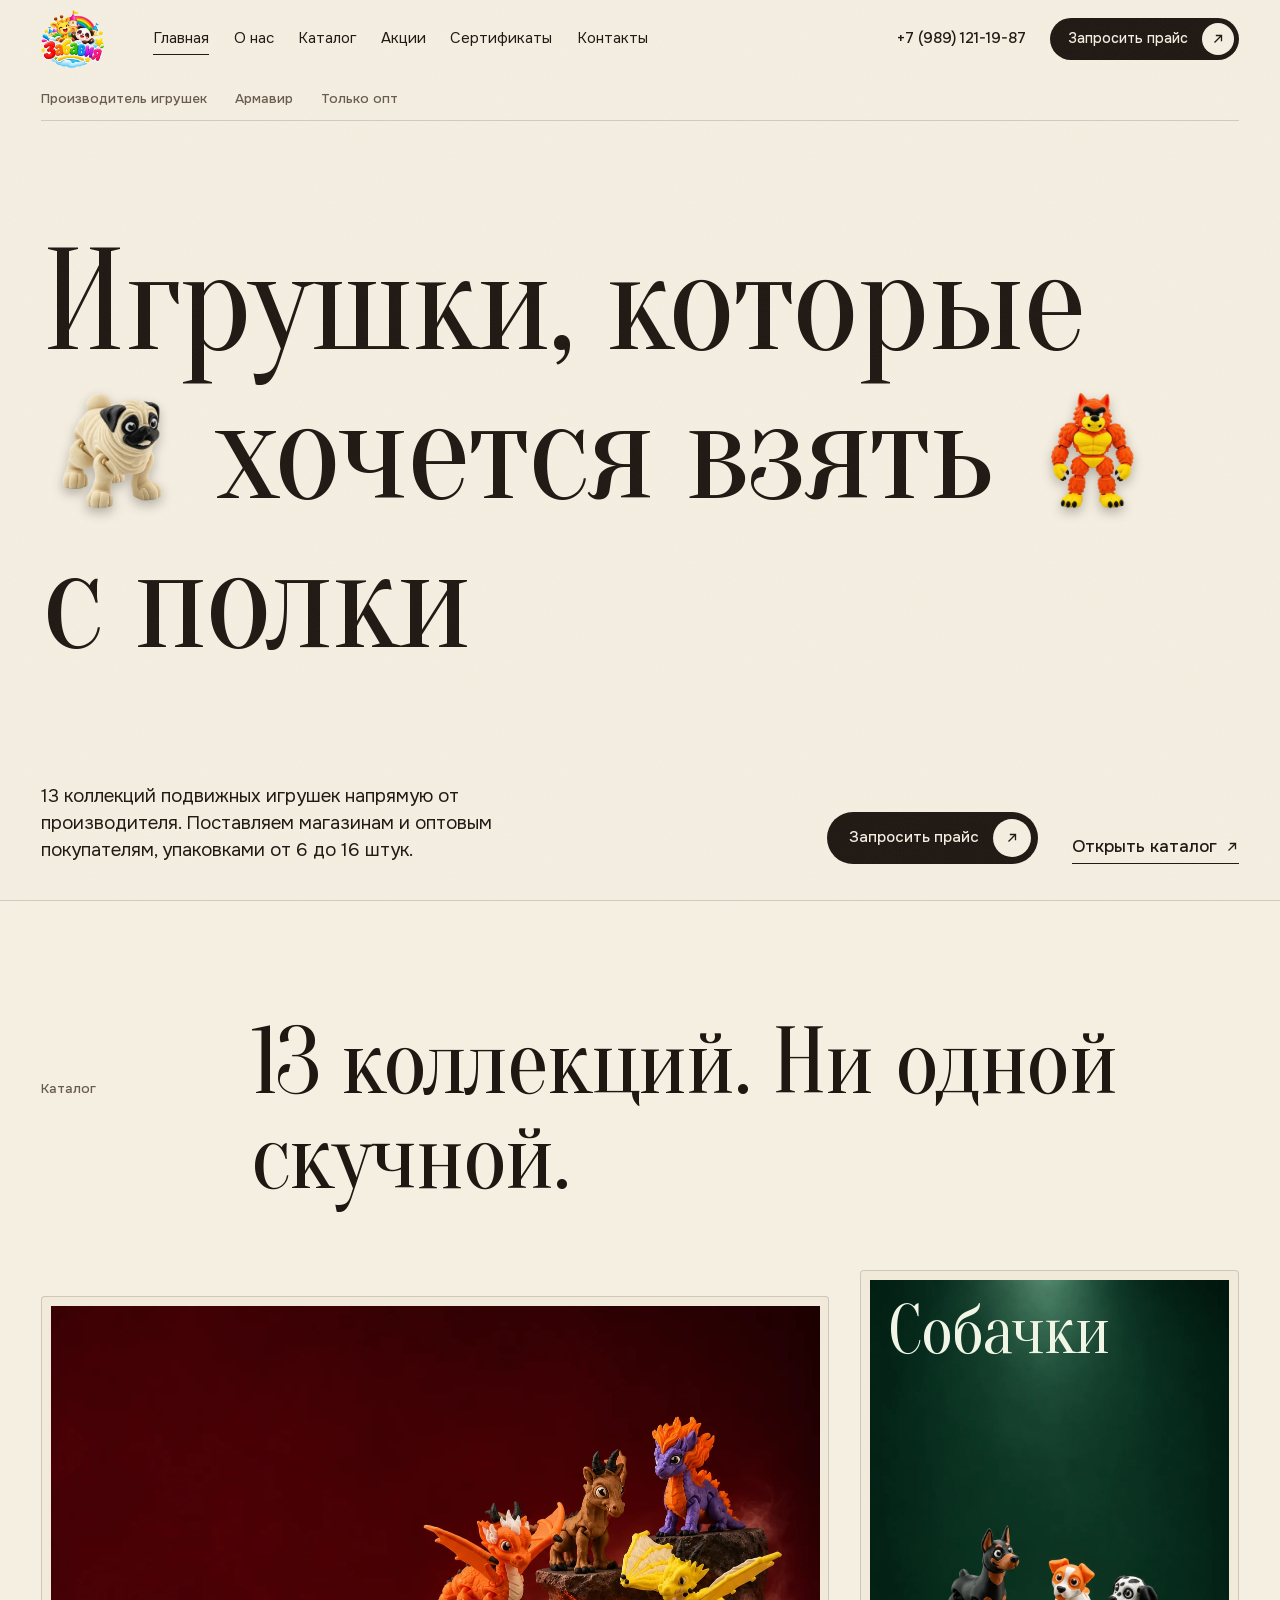
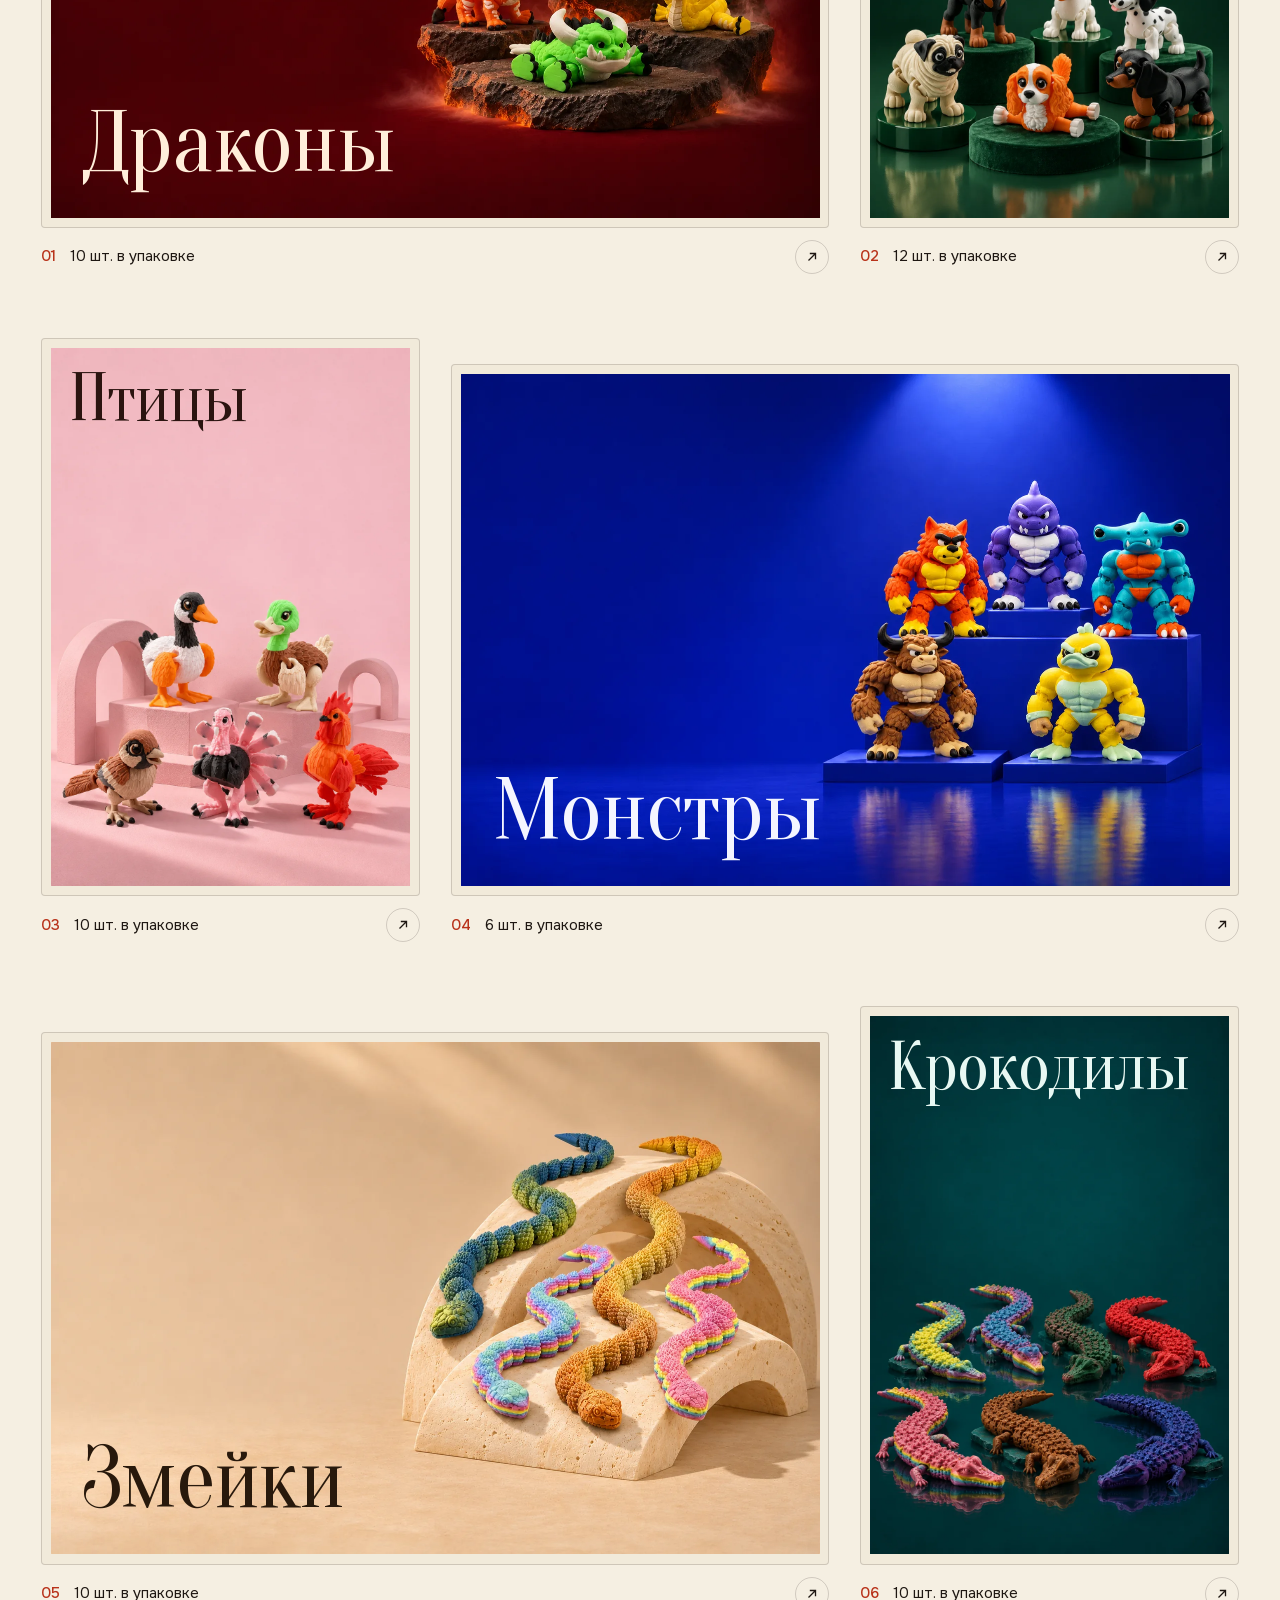
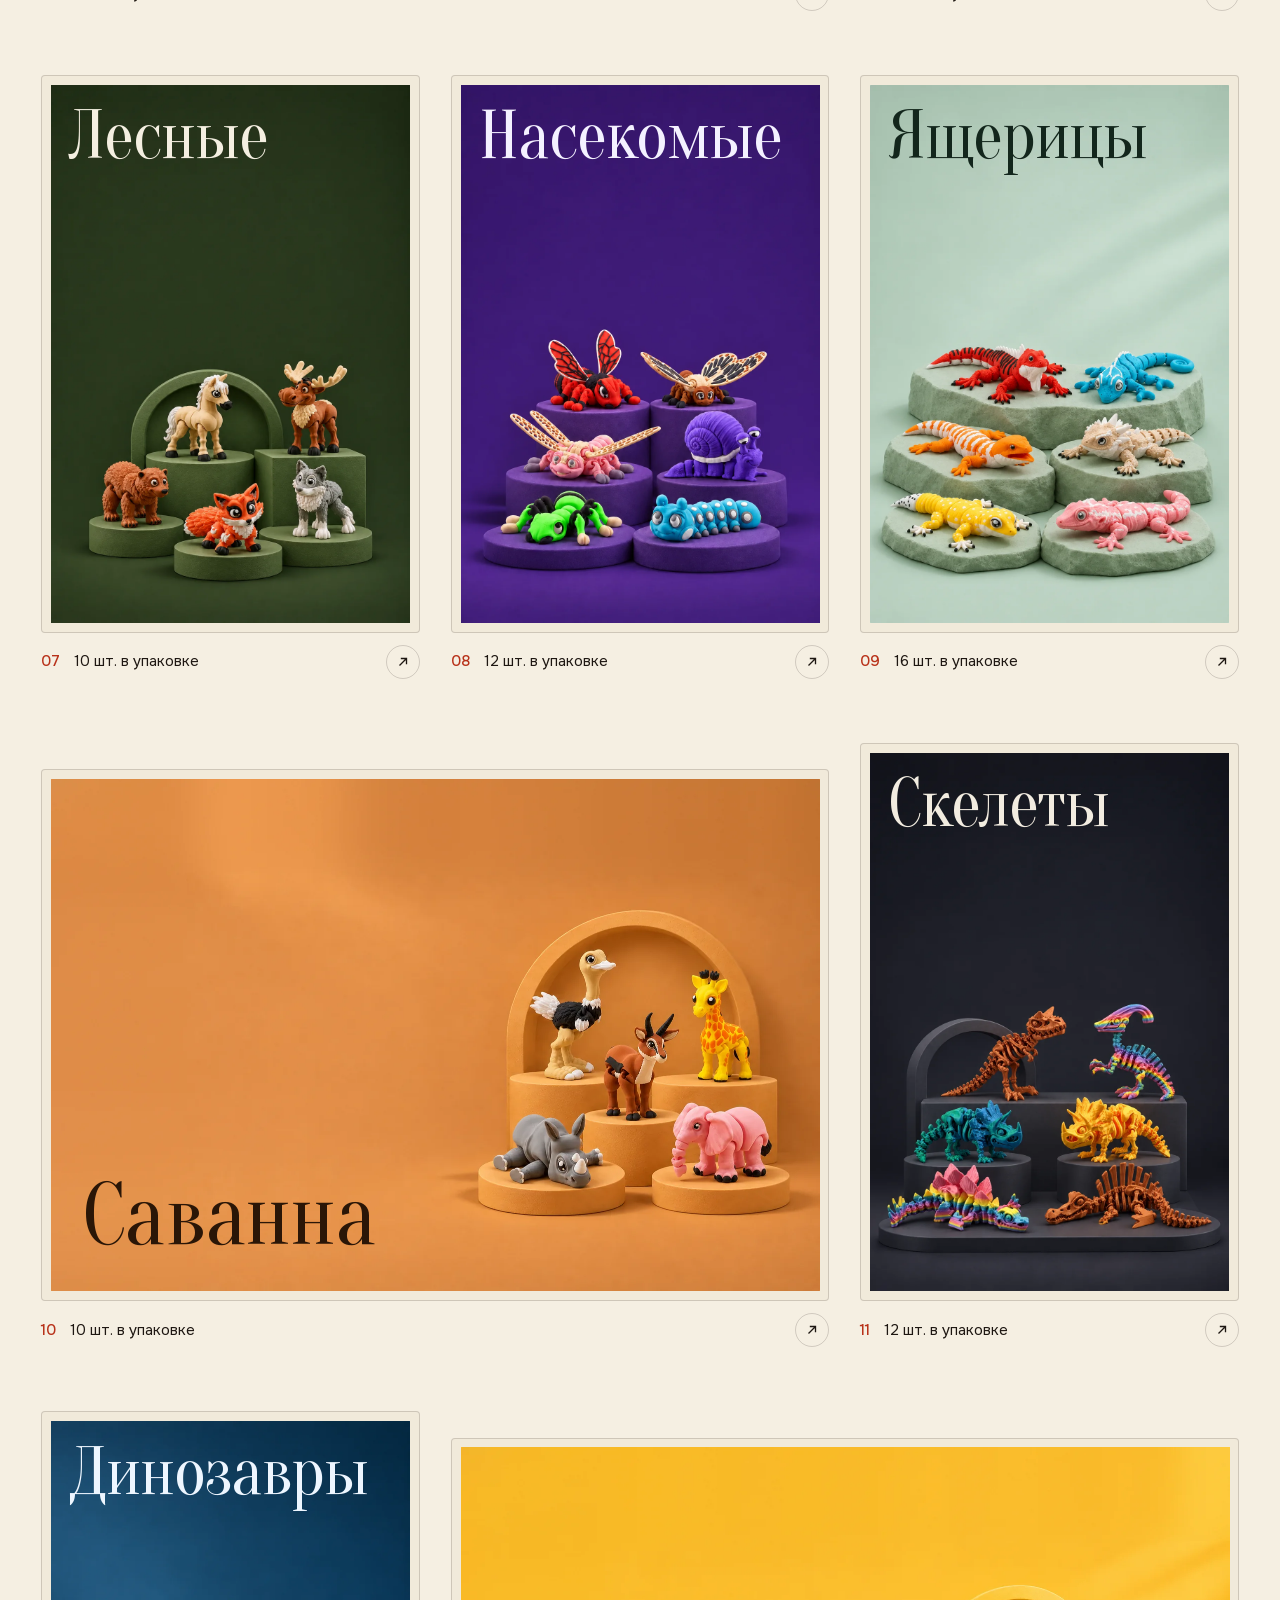
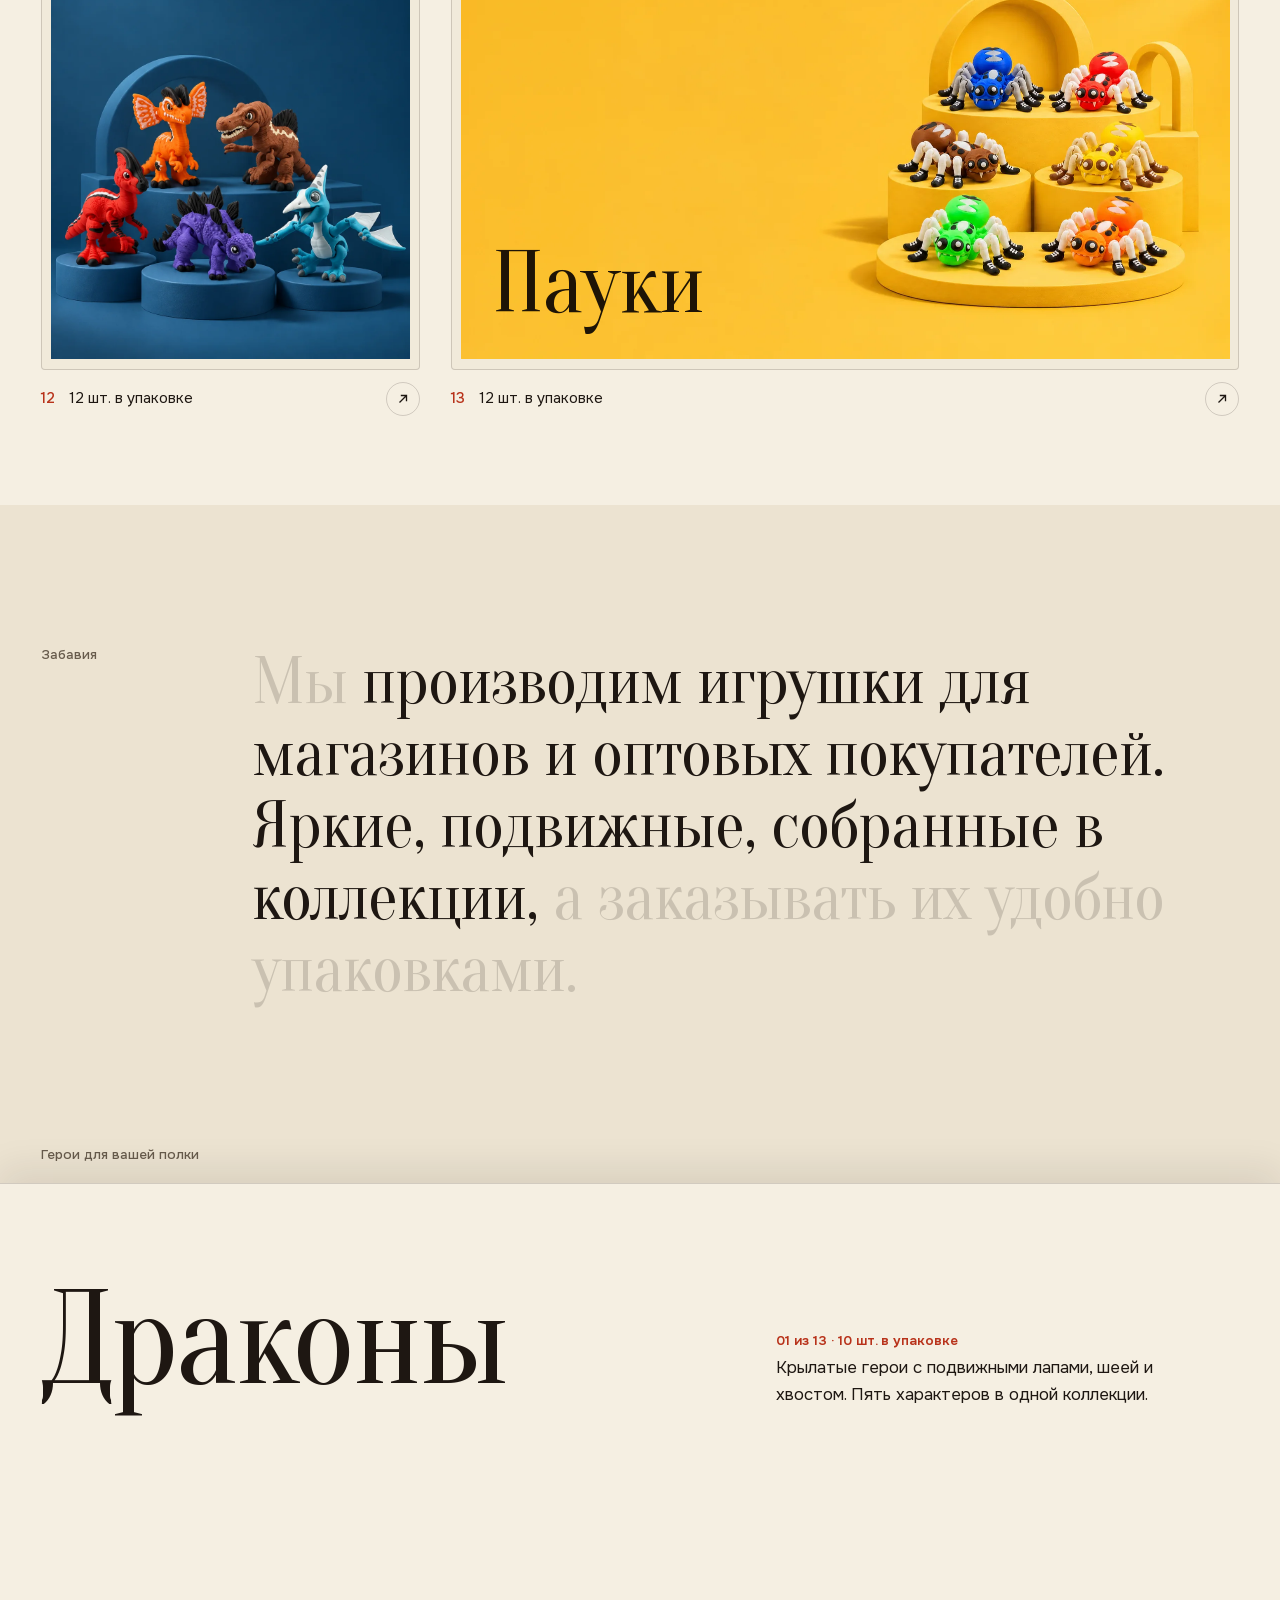
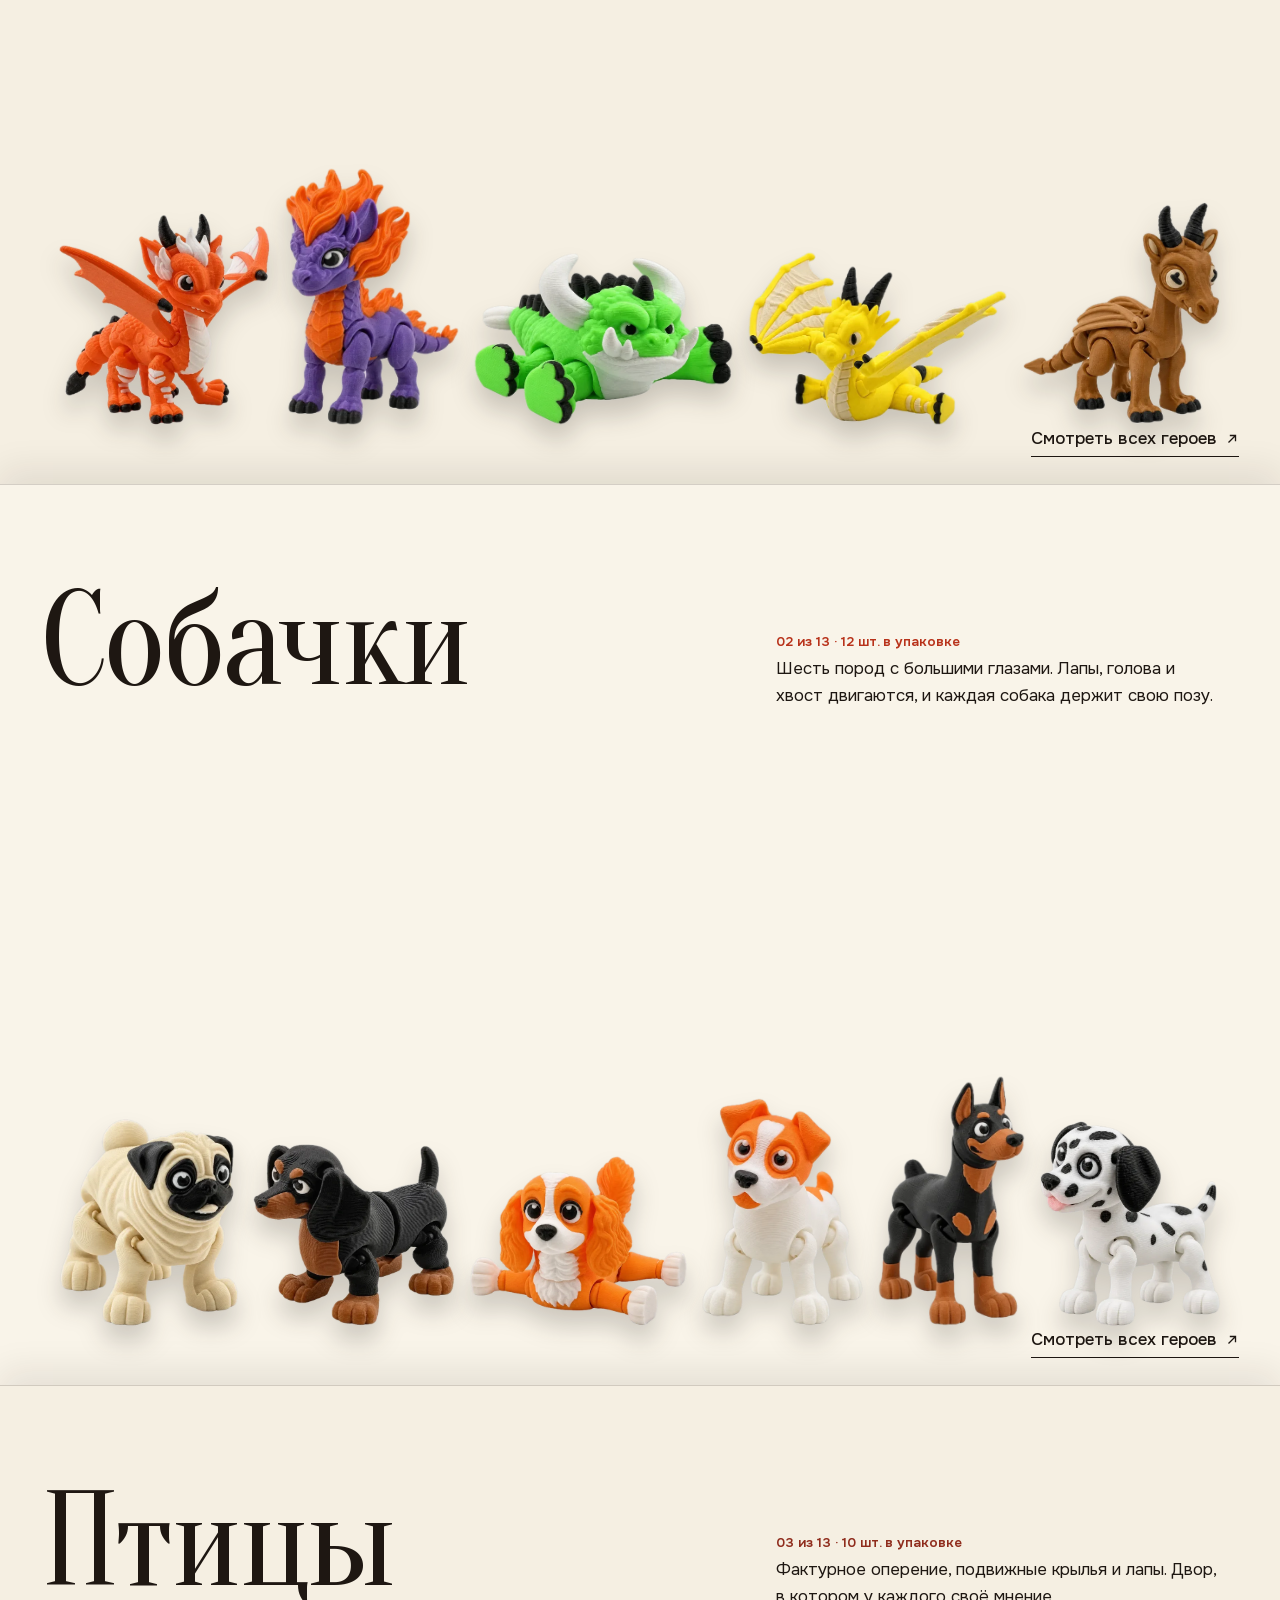
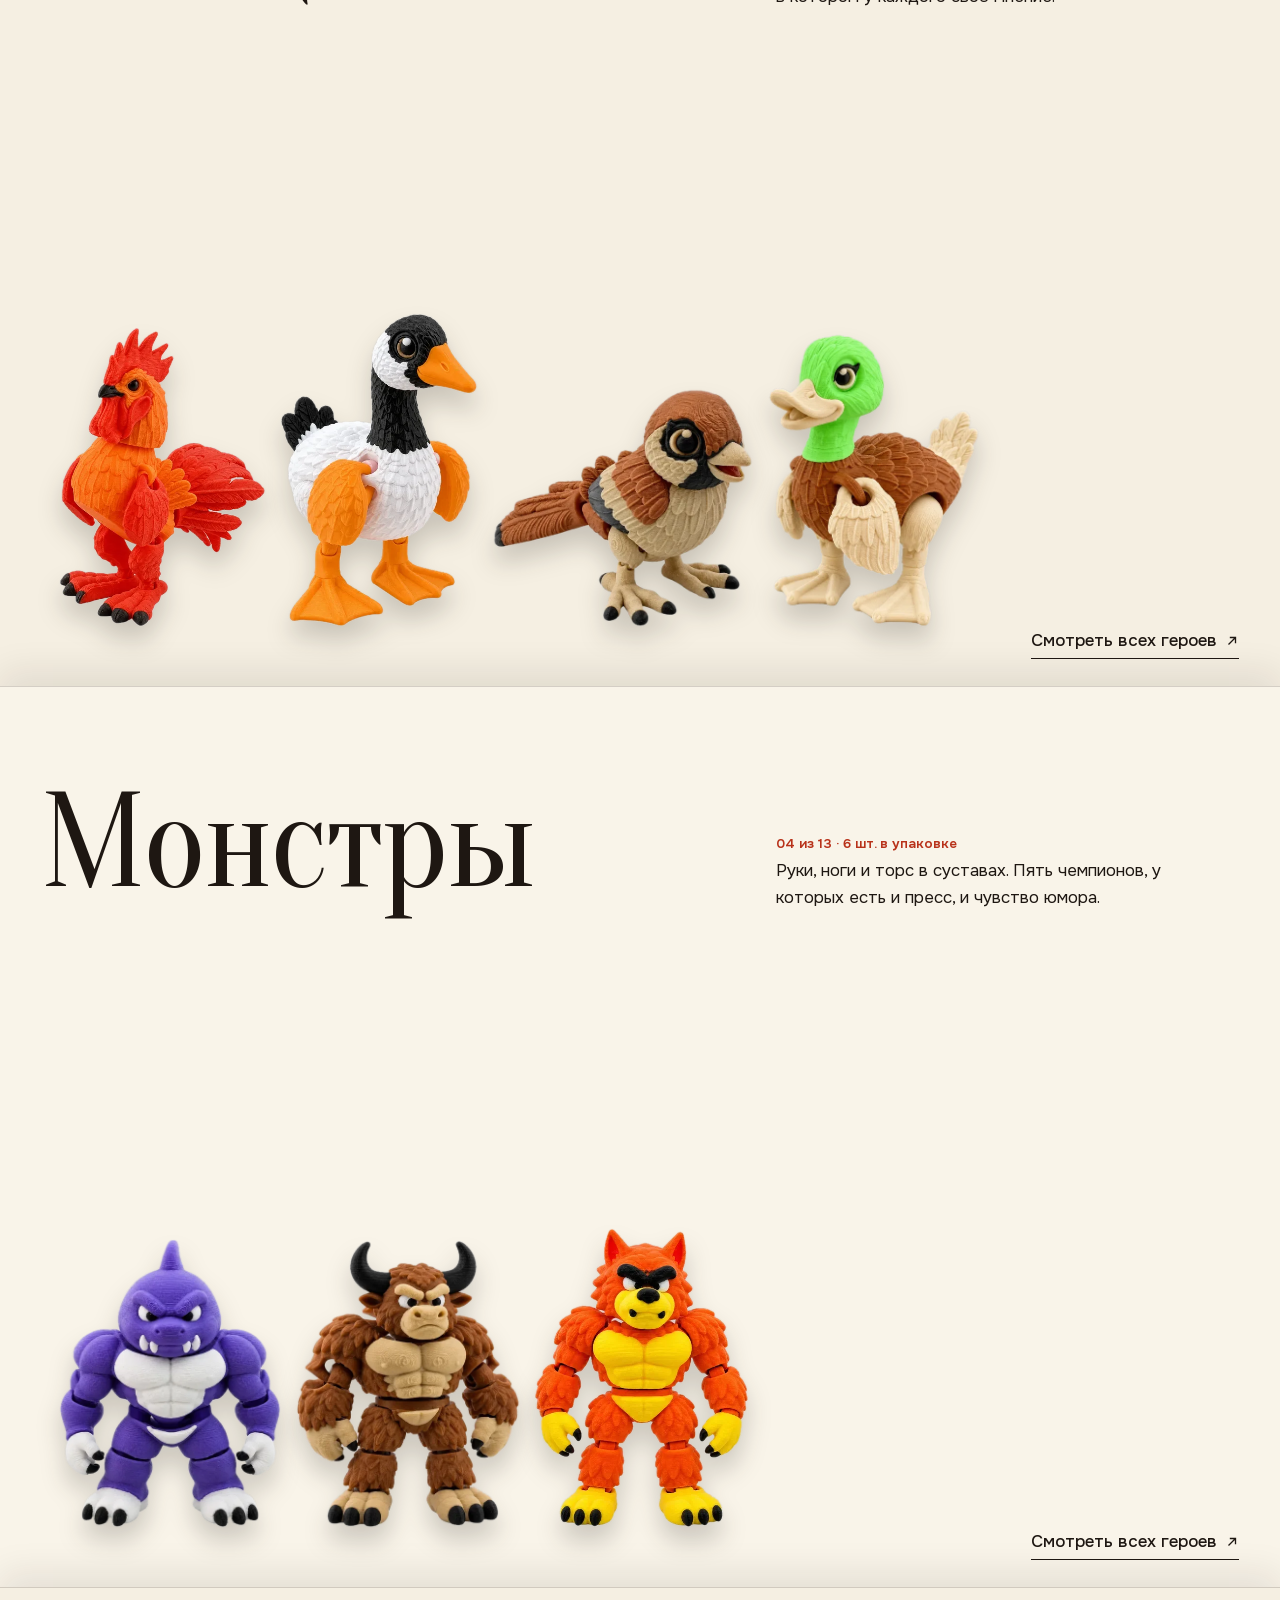
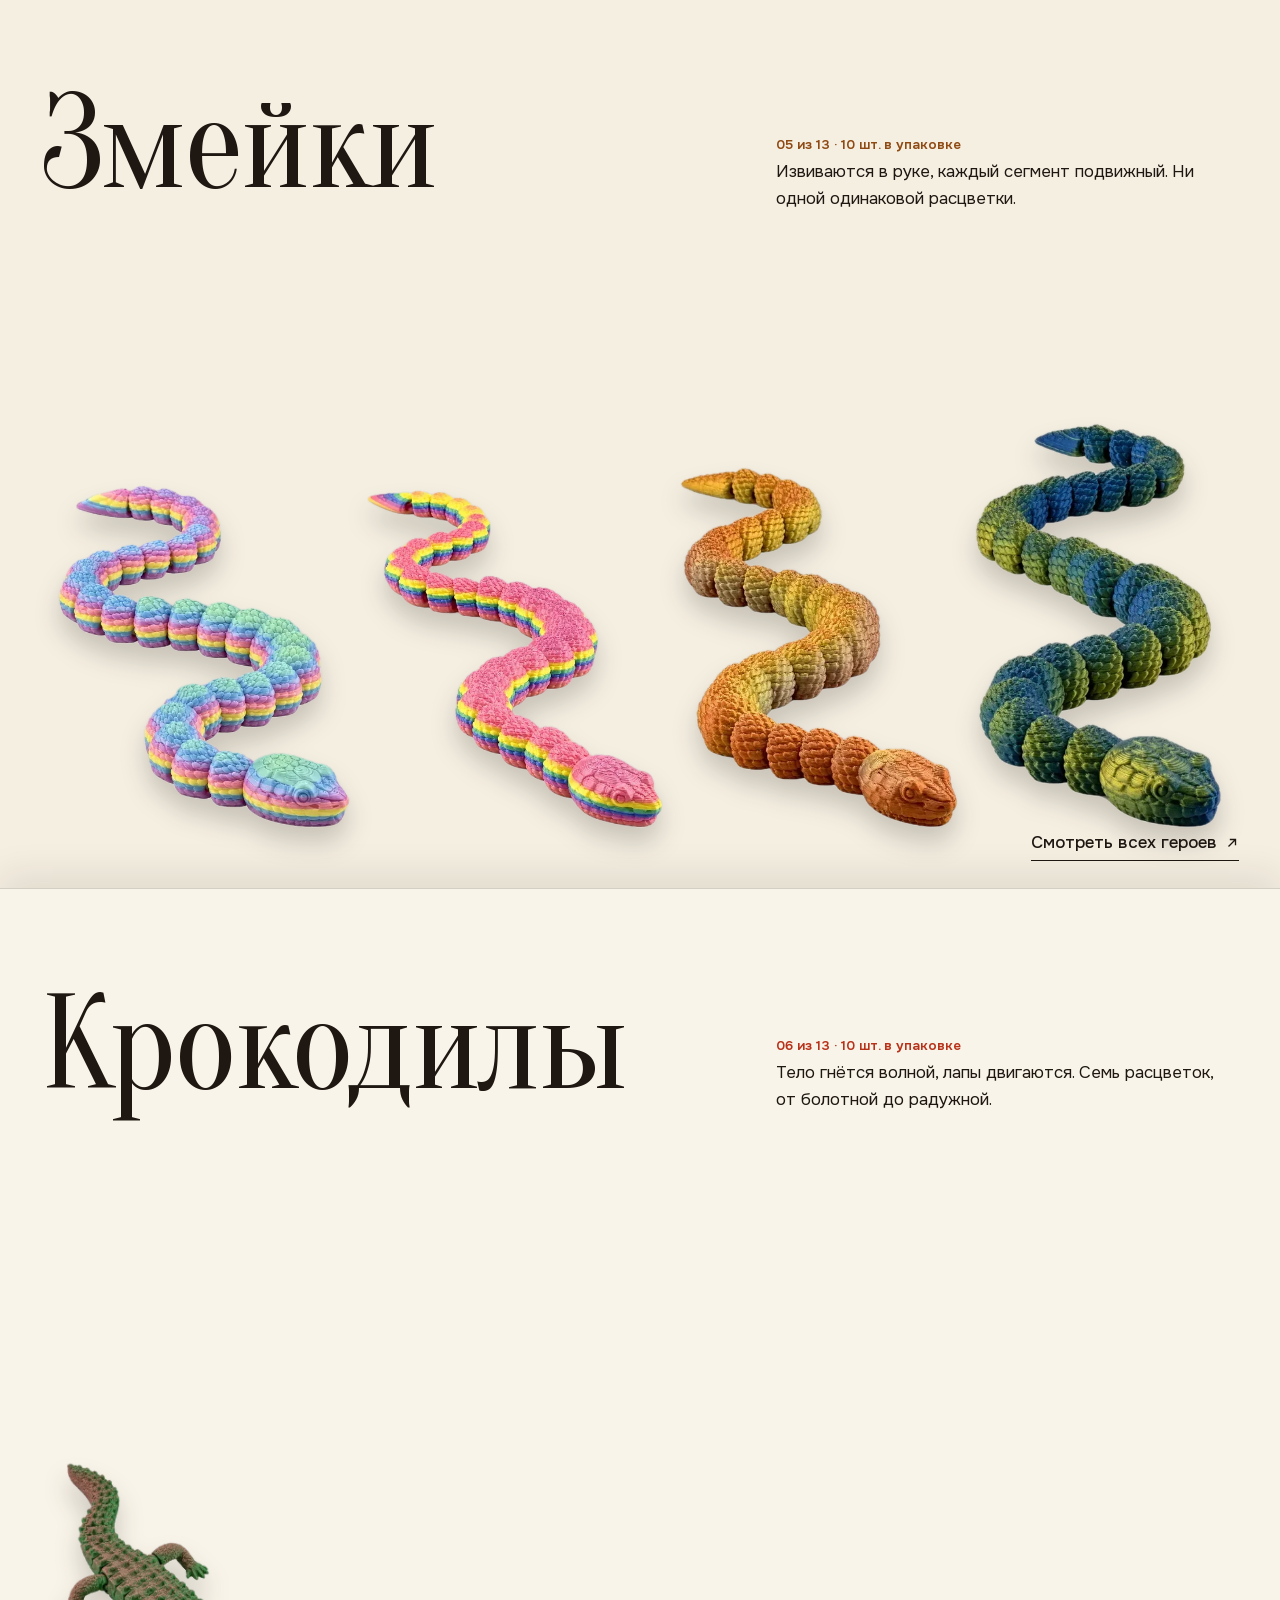
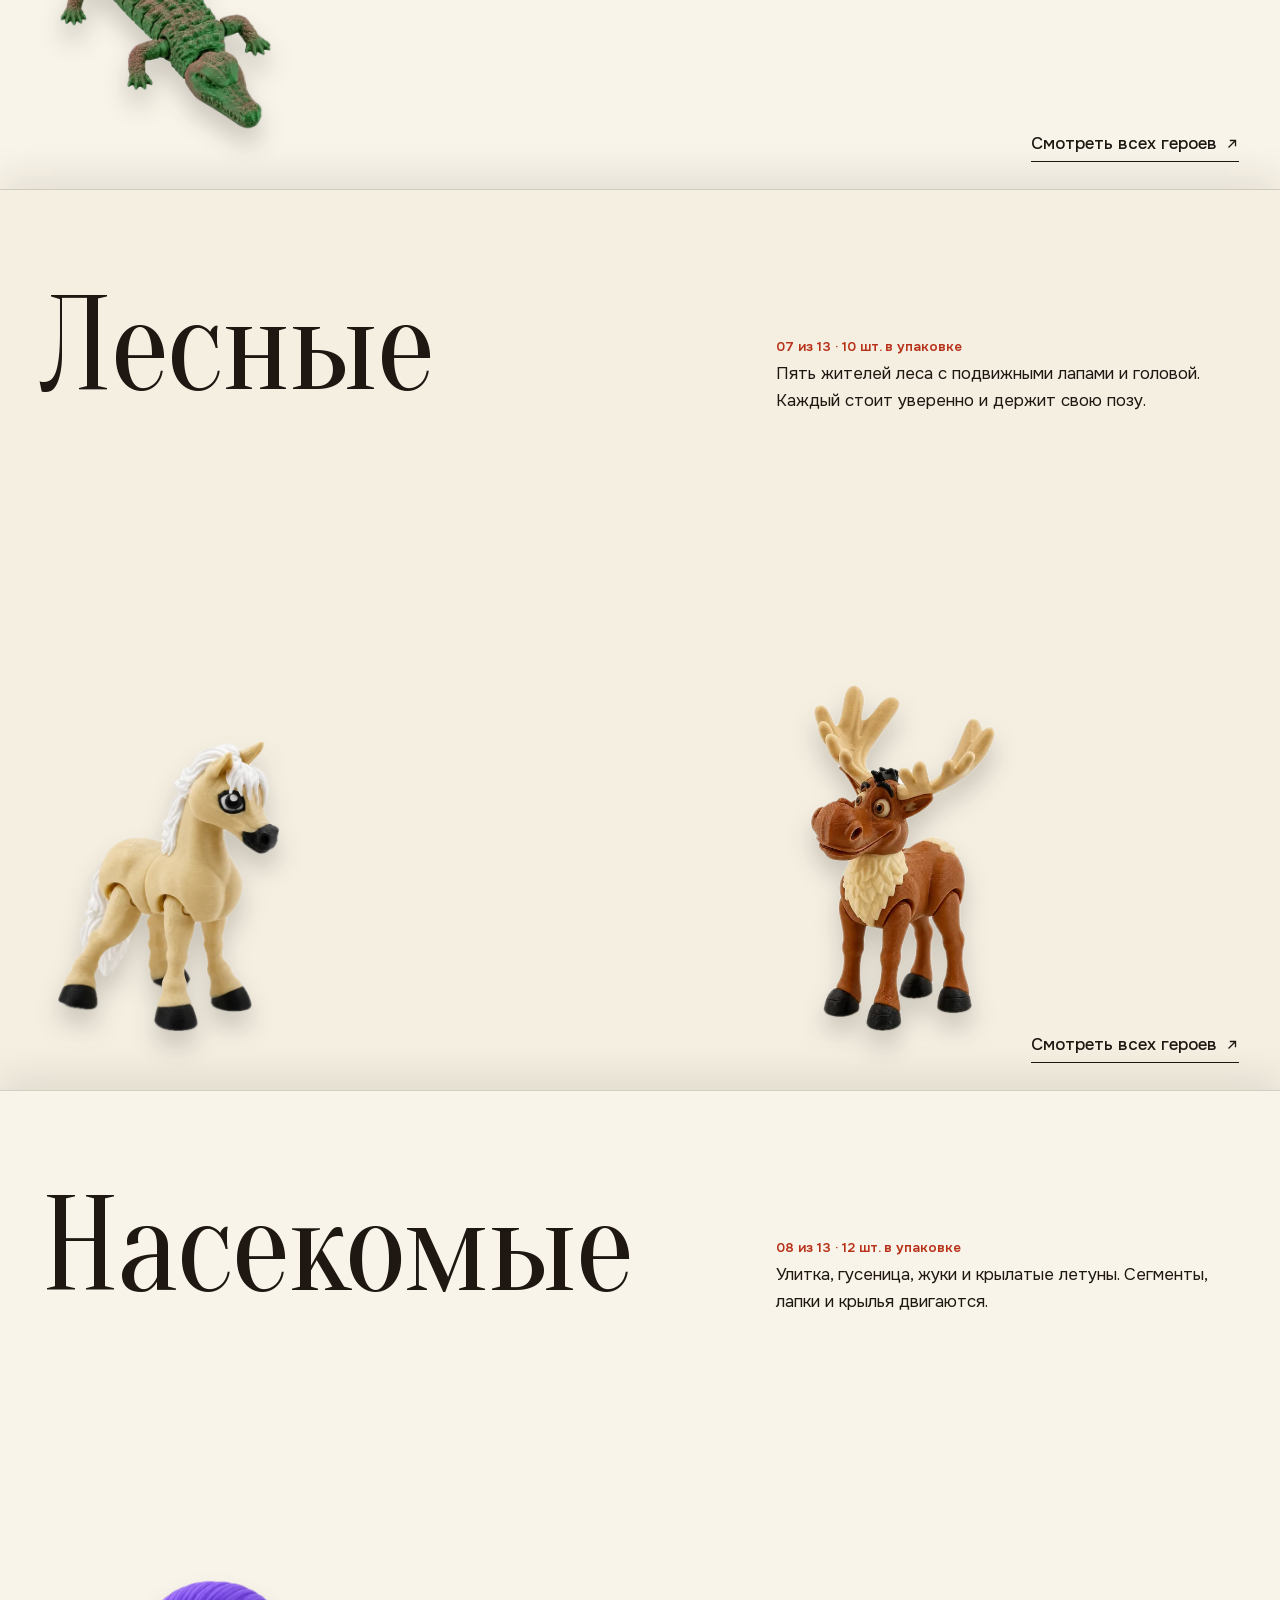
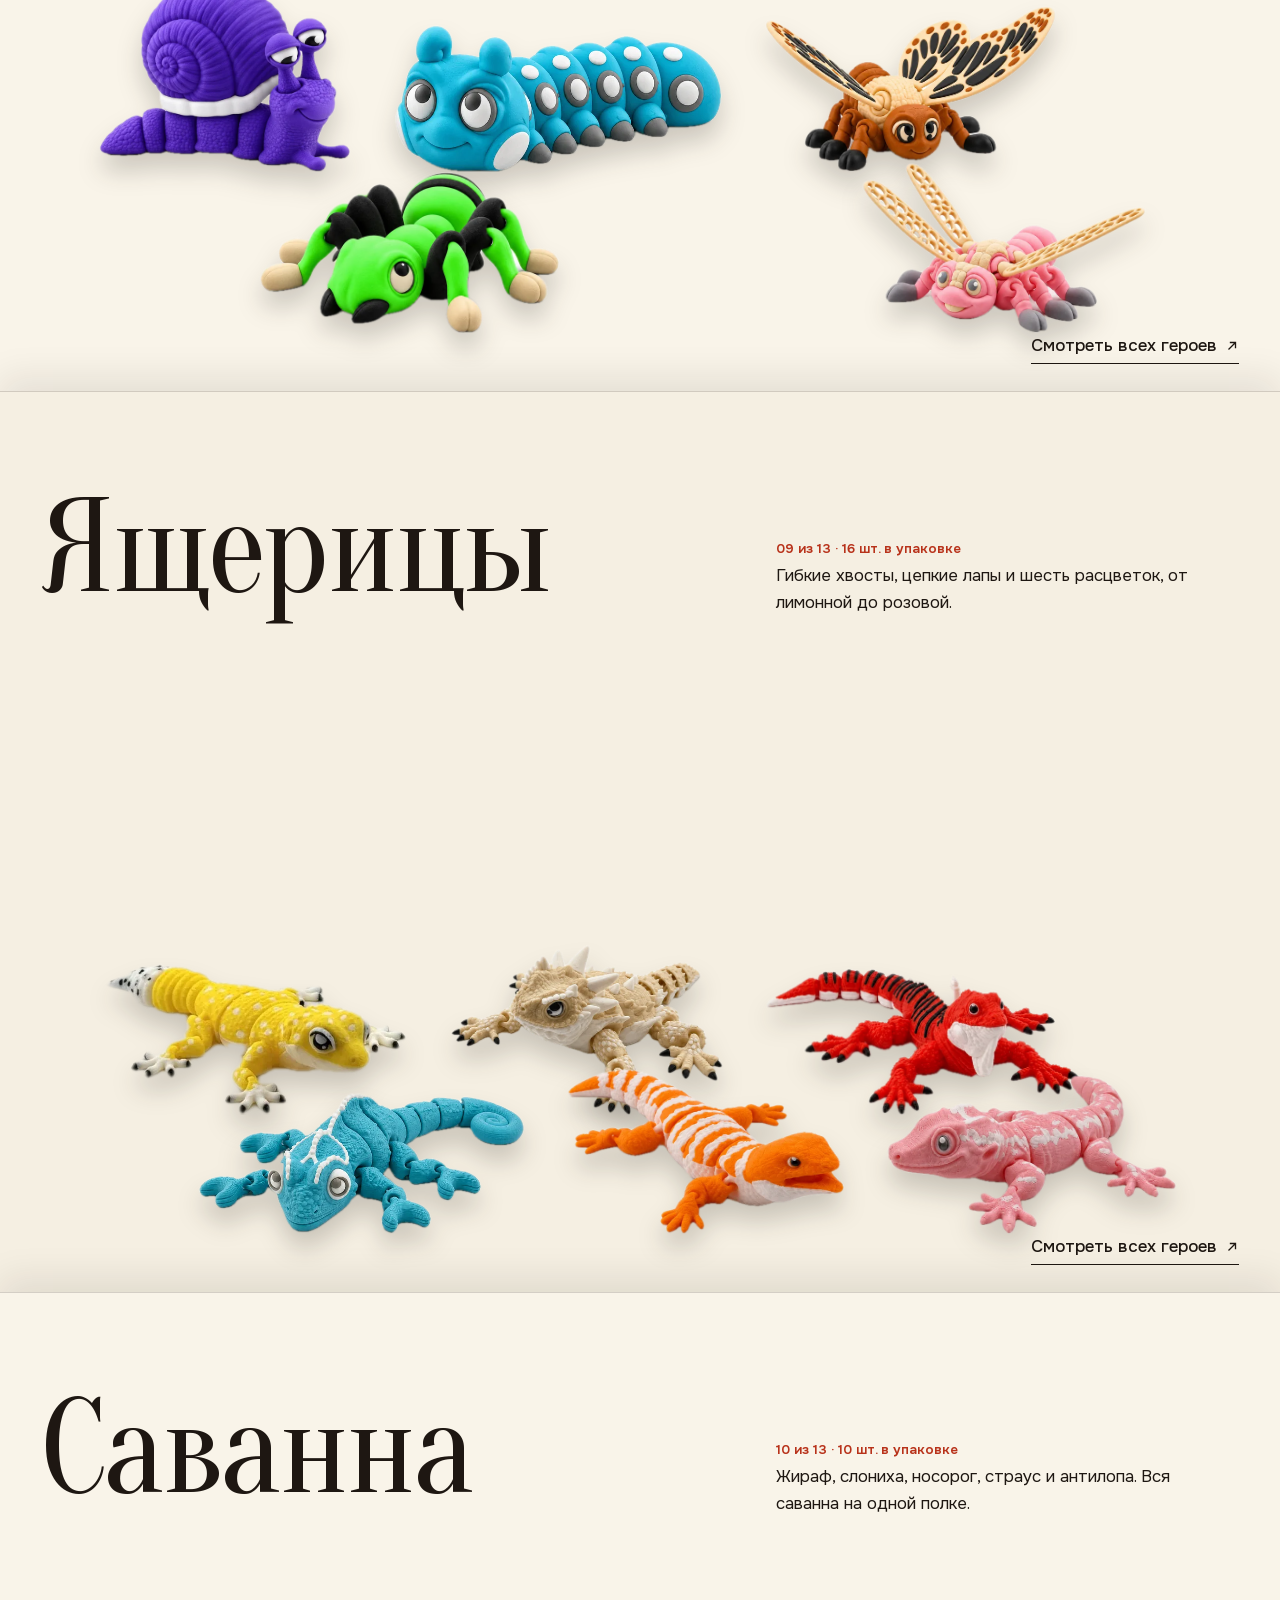
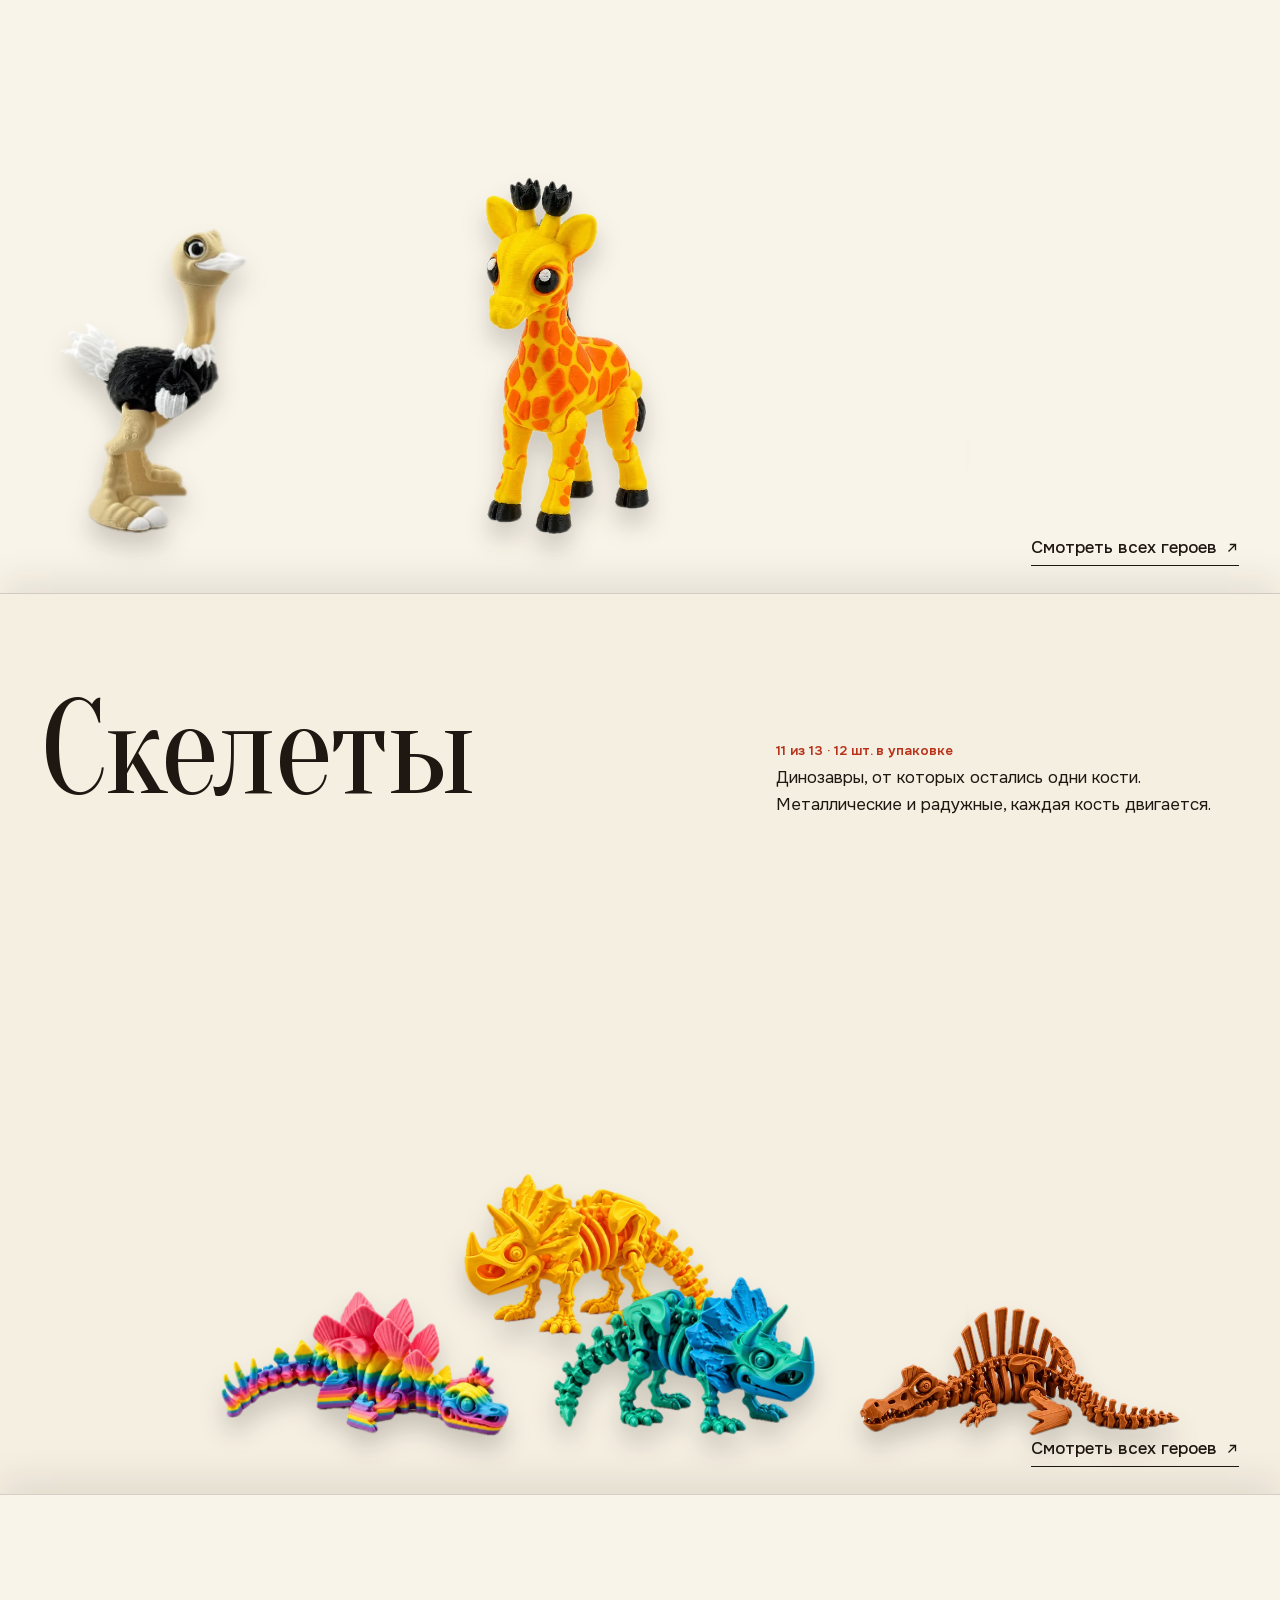
==== commit 4d2e080c: "Скелеты без белого фона между костями; Ящерицы и Пауки без перекрытий; убран блок «Герои для вашей п" ====
--- a/index.html
+++ b/index.html
@@ -1,15 +1,15 @@
 <!DOCTYPE html>
-<html lang="ru" data-build="2611081410">
+<html lang="ru" data-build="2611081428">
 <head>
 <meta charset="utf-8">
-<script>(function(){var V='2611081410';try{fetch(location.pathname+'?nc='+Date.now(),{cache:'no-store'}).then(function(r){return r.text()}).then(function(t){var m=t.match(/data-build="(\d+)"/);if(m&&m[1]!==V){var u=new URL(location.href);if(u.searchParams.get('b')===m[1])return;u.searchParams.set('b',m[1]);location.replace(u.toString())}})}catch(e){}})()</script>
+<script>(function(){var V='2611081428';try{fetch(location.pathname+'?nc='+Date.now(),{cache:'no-store'}).then(function(r){return r.text()}).then(function(t){var m=t.match(/data-build="(\d+)"/);if(m&&m[1]!==V){var u=new URL(location.href);if(u.searchParams.get('b')===m[1])return;u.searchParams.set('b',m[1]);location.replace(u.toString())}})}catch(e){}})()</script>
 <meta name="viewport" content="width=device-width,initial-scale=1">
 <meta name="robots" content="noindex,nofollow">
 <title>Забавия: подвижные игрушки оптом от производителя</title>
 <meta name="description" content="Подвижные игрушки оптом от производителя: драконы, собачки, динозавры, насекомые, ящерицы, животные леса и саванны. Армавир.">
 <link rel="icon" href="assets/img/logo-s.webp" type="image/webp">
-<link rel="stylesheet" href="assets/fonts/fonts.css?v=2611081410">
-<link rel="stylesheet" href="assets/site.css?v=2611081410">
+<link rel="stylesheet" href="assets/fonts/fonts.css?v=2611081428">
+<link rel="stylesheet" href="assets/site.css?v=2611081428">
 </head>
 <body class="is-home">
 <header class="top" id="top"><div class="wrap top-in"><a class="brand" href="index.html" aria-label="Забавия, на главную"><img src="assets/img/logo-s.webp" alt="Забавия" width="120" height="104"></a>
@@ -23,7 +23,7 @@
 <div class="hero-b"><p class="lead">13 коллекций подвижных игрушек напрямую от производителя. Поставляем магазинам и оптовым покупателям, упаковками от 6 до 16 штук.</p><a class="btn " href="kontakty.html"><span>Запросить прайс</span><i><svg viewBox="0 0 16 16" width="14" height="14" aria-hidden="true"><path d="M4 12 12 4M5.5 4H12v6.5" fill="none" stroke="currentColor" stroke-width="1.5"/></svg></i></a><a class="tlink" href="katalog.html">Открыть каталог <svg viewBox="0 0 16 16" width="14" height="14" aria-hidden="true"><path d="M4 12 12 4M5.5 4H12v6.5" fill="none" stroke="currentColor" stroke-width="1.5"/></svg></a></div></div></section>
 <section class="index"><div class="wrap"><div class="sec-h"><p class="kick">Каталог</p><h2 class="d split">13 коллекций. Ни&nbsp;одной скучной.</h2></div><div class="plates"><a class="plate plate-w" href="katalog.html#dragons" style="--bg:#3a0705;--fg:#ffeeda;--ac:#ff9a4d"><span class="mat"><span class="pic-wrap"><picture><source media="(max-width:760px)" srcset="assets/img/scenes/dragons-t.webp" width="1024" height="1536"><img src="assets/img/scenes/dragons-w.webp" width="1536" height="1024" alt="Коллекция Драконы" loading="lazy"></picture><span class="p-name d">Драконы</span></span></span><span class="p-cap"><b>01</b><span>10 шт. в упаковке</span><i><svg viewBox="0 0 16 16" width="14" height="14" aria-hidden="true"><path d="M4 12 12 4M5.5 4H12v6.5" fill="none" stroke="currentColor" stroke-width="1.5"/></svg></i></span></a><a class="plate plate-t" href="katalog.html#dogs" style="--bg:#0d3b30;--fg:#f1f5e6;--ac:#e9c64f"><span class="mat"><span class="pic-wrap"><picture><source media="(max-width:760px)" srcset="assets/img/scenes/dogs-t.webp" width="1024" height="1536"><img src="assets/img/scenes/dogs-t.webp" width="1024" height="1536" alt="Коллекция Собачки" loading="lazy"></picture><span class="p-name d">Собачки</span></span></span><span class="p-cap"><b>02</b><span>12 шт. в упаковке</span><i><svg viewBox="0 0 16 16" width="14" height="14" aria-hidden="true"><path d="M4 12 12 4M5.5 4H12v6.5" fill="none" stroke="currentColor" stroke-width="1.5"/></svg></i></span></a><a class="plate plate-t" href="katalog.html#birds" style="--bg:#efb6b4;--fg:#2b1410;--ac:#8f2c1c"><span class="mat"><span class="pic-wrap"><picture><source media="(max-width:760px)" srcset="assets/img/scenes/birds-t.webp" width="1024" height="1536"><img src="assets/img/scenes/birds-t.webp" width="1024" height="1536" alt="Коллекция Птицы" loading="lazy"></picture><span class="p-name d">Птицы</span></span></span><span class="p-cap"><b>03</b><span>10 шт. в упаковке</span><i><svg viewBox="0 0 16 16" width="14" height="14" aria-hidden="true"><path d="M4 12 12 4M5.5 4H12v6.5" fill="none" stroke="currentColor" stroke-width="1.5"/></svg></i></span></a><a class="plate plate-w" href="katalog.html#monsters" style="--bg:#1820b8;--fg:#f4f5ff;--ac:#ffd43f"><span class="mat"><span class="pic-wrap"><picture><source media="(max-width:760px)" srcset="assets/img/scenes/monsters-t.webp" width="1024" height="1536"><img src="assets/img/scenes/monsters-w.webp" width="1536" height="1024" alt="Коллекция Монстры" loading="lazy"></picture><span class="p-name d">Монстры</span></span></span><span class="p-cap"><b>04</b><span>6 шт. в упаковке</span><i><svg viewBox="0 0 16 16" width="14" height="14" aria-hidden="true"><path d="M4 12 12 4M5.5 4H12v6.5" fill="none" stroke="currentColor" stroke-width="1.5"/></svg></i></span></a><a class="plate plate-w" href="katalog.html#snake" style="--bg:#efd6b3;--fg:#28190c;--ac:#8f4a13"><span class="mat"><span class="pic-wrap"><picture><source media="(max-width:760px)" srcset="assets/img/scenes/snake-t.webp" width="1024" height="1536"><img src="assets/img/scenes/snake-w.webp" width="1536" height="1024" alt="Коллекция Змейки" loading="lazy"></picture><span class="p-name d">Змейки</span></span></span><span class="p-cap"><b>05</b><span>10 шт. в упаковке</span><i><svg viewBox="0 0 16 16" width="14" height="14" aria-hidden="true"><path d="M4 12 12 4M5.5 4H12v6.5" fill="none" stroke="currentColor" stroke-width="1.5"/></svg></i></span></a><a class="plate plate-t" href="katalog.html#croc" style="--bg:#0a3d42;--fg:#e8f8f3;--ac:#ffb44d"><span class="mat"><span class="pic-wrap"><picture><source media="(max-width:760px)" srcset="assets/img/scenes/croc-t.webp" width="1024" height="1536"><img src="assets/img/scenes/croc-t.webp" width="1024" height="1536" alt="Коллекция Крокодилы" loading="lazy"></picture><span class="p-name d">Крокодилы</span></span></span><span class="p-cap"><b>06</b><span>10 шт. в упаковке</span><i><svg viewBox="0 0 16 16" width="14" height="14" aria-hidden="true"><path d="M4 12 12 4M5.5 4H12v6.5" fill="none" stroke="currentColor" stroke-width="1.5"/></svg></i></span></a><a class="plate plate-t" href="katalog.html#forest" style="--bg:#24361f;--fg:#f4efe1;--ac:#f0a54a"><span class="mat"><span class="pic-wrap"><picture><source media="(max-width:760px)" srcset="assets/img/scenes/forest-t.webp" width="1024" height="1536"><img src="assets/img/scenes/forest-t.webp" width="1024" height="1536" alt="Коллекция Лесные" loading="lazy"></picture><span class="p-name d">Лесные</span></span></span><span class="p-cap"><b>07</b><span>10 шт. в упаковке</span><i><svg viewBox="0 0 16 16" width="14" height="14" aria-hidden="true"><path d="M4 12 12 4M5.5 4H12v6.5" fill="none" stroke="currentColor" stroke-width="1.5"/></svg></i></span></a><a class="plate plate-t" href="katalog.html#insects" style="--bg:#2b2163;--fg:#f4f1ff;--ac:#a6f25a"><span class="mat"><span class="pic-wrap"><picture><source media="(max-width:760px)" srcset="assets/img/scenes/insects-t.webp" width="1024" height="1536"><img src="assets/img/scenes/insects-t.webp" width="1024" height="1536" alt="Коллекция Насекомые" loading="lazy"></picture><span class="p-name d">Насекомые</span></span></span><span class="p-cap"><b>08</b><span>12 шт. в упаковке</span><i><svg viewBox="0 0 16 16" width="14" height="14" aria-hidden="true"><path d="M4 12 12 4M5.5 4H12v6.5" fill="none" stroke="currentColor" stroke-width="1.5"/></svg></i></span></a><a class="plate plate-t" href="katalog.html#lizards" style="--bg:#cfe5d6;--fg:#13261c;--ac:#c2441a"><span class="mat"><span class="pic-wrap"><picture><source media="(max-width:760px)" srcset="assets/img/scenes/lizards-t.webp" width="1024" height="1536"><img src="assets/img/scenes/lizards-t.webp" width="1024" height="1536" alt="Коллекция Ящерицы" loading="lazy"></picture><span class="p-name d">Ящерицы</span></span></span><span class="p-cap"><b>09</b><span>16 шт. в упаковке</span><i><svg viewBox="0 0 16 16" width="14" height="14" aria-hidden="true"><path d="M4 12 12 4M5.5 4H12v6.5" fill="none" stroke="currentColor" stroke-width="1.5"/></svg></i></span></a><a class="plate plate-w" href="katalog.html#savanna" style="--bg:#e2a65c;--fg:#2a1607;--ac:#7a2a0c"><span class="mat"><span class="pic-wrap"><picture><source media="(max-width:760px)" srcset="assets/img/scenes/savanna-t.webp" width="1024" height="1536"><img src="assets/img/scenes/savanna-w.webp" width="1536" height="1024" alt="Коллекция Саванна" loading="lazy"></picture><span class="p-name d">Саванна</span></span></span><span class="p-cap"><b>10</b><span>10 шт. в упаковке</span><i><svg viewBox="0 0 16 16" width="14" height="14" aria-hidden="true"><path d="M4 12 12 4M5.5 4H12v6.5" fill="none" stroke="currentColor" stroke-width="1.5"/></svg></i></span></a><a class="plate plate-t" href="katalog.html#skel" style="--bg:#16171d;--fg:#f2ece0;--ac:#e6b84c"><span class="mat"><span class="pic-wrap"><picture><source media="(max-width:760px)" srcset="assets/img/scenes/skel-t.webp" width="1024" height="1536"><img src="assets/img/scenes/skel-t.webp" width="1024" height="1536" alt="Коллекция Скелеты" loading="lazy"></picture><span class="p-name d">Скелеты</span></span></span><span class="p-cap"><b>11</b><span>12 шт. в упаковке</span><i><svg viewBox="0 0 16 16" width="14" height="14" aria-hidden="true"><path d="M4 12 12 4M5.5 4H12v6.5" fill="none" stroke="currentColor" stroke-width="1.5"/></svg></i></span></a><a class="plate plate-t" href="katalog.html#dino" style="--bg:#1d4767;--fg:#eef6ff;--ac:#ffb347"><span class="mat"><span class="pic-wrap"><picture><source media="(max-width:760px)" srcset="assets/img/scenes/dino-t.webp" width="1024" height="1536"><img src="assets/img/scenes/dino-t.webp" width="1024" height="1536" alt="Коллекция Динозавры" loading="lazy"></picture><span class="p-name d">Динозавры</span></span></span><span class="p-cap"><b>12</b><span>12 шт. в упаковке</span><i><svg viewBox="0 0 16 16" width="14" height="14" aria-hidden="true"><path d="M4 12 12 4M5.5 4H12v6.5" fill="none" stroke="currentColor" stroke-width="1.5"/></svg></i></span></a><a class="plate plate-w" href="katalog.html#spiders" style="--bg:#ffd23f;--fg:#1e1406;--ac:#c2262b"><span class="mat"><span class="pic-wrap"><picture><source media="(max-width:760px)" srcset="assets/img/scenes/spiders-t.webp" width="1024" height="1536"><img src="assets/img/scenes/spiders-w.webp" width="1536" height="1024" alt="Коллекция Пауки" loading="lazy"></picture><span class="p-name d">Пауки</span></span></span><span class="p-cap"><b>13</b><span>12 шт. в упаковке</span><i><svg viewBox="0 0 16 16" width="14" height="14" aria-hidden="true"><path d="M4 12 12 4M5.5 4H12v6.5" fill="none" stroke="currentColor" stroke-width="1.5"/></svg></i></span></a></div></div></section>
 <section class="mani"><div class="wrap mani-g"><p class="kick">Забавия</p><p class="d words" id="words">Мы производим игрушки для магазинов и оптовых покупателей. Яркие, подвижные, собранные в коллекции, а заказывать их удобно упаковками.</p></div></section>
-<section class="stack" aria-label="Герои коллекций"><div class="wrap stack-h"><p class="kick">Герои для вашей полки</p></div><article class="sheet" style="--ac:#b8321a"><div class="sheet-in"><div class="sheet-h"><p class="d sname">Драконы</p><div class="sheet-m"><p class="kick">01 из 13 · 10 шт. в упаковке</p><p>Крылатые герои с подвижными лапами, шеей и хвостом. Пять характеров в одной коллекции.</p></div></div><div class="lineup" style="--sum:4.3;--count:5"><img src="assets/img/toys/d-orange.webp" alt="Огонёк" loading="lazy" decoding="async" style="aspect-ratio:0.997;height:calc(var(--h) * 0.826)"><img src="assets/img/toys/d-purple.webp" alt="Искра" loading="lazy" decoding="async" style="aspect-ratio:0.68;height:calc(var(--h) * 1.0)"><img src="assets/img/toys/d-green.webp" alt="Бульк" loading="lazy" decoding="async" style="aspect-ratio:1.504;height:calc(var(--h) * 0.672)"><img src="assets/img/toys/d-yellow.webp" alt="Лимон" loading="lazy" decoding="async" style="aspect-ratio:1.489;height:calc(var(--h) * 0.676)"><img src="assets/img/toys/d-brown.webp" alt="Рогач" loading="lazy" decoding="async" style="aspect-ratio:0.892;height:calc(var(--h) * 0.873)"></div><a class="tlink" href="katalog.html#dragons">Смотреть всех героев <svg viewBox="0 0 16 16" width="14" height="14" aria-hidden="true"><path d="M4 12 12 4M5.5 4H12v6.5" fill="none" stroke="currentColor" stroke-width="1.5"/></svg></a></div></article><article class="sheet" style="--ac:#b8321a"><div class="sheet-in"><div class="sheet-h"><p class="d sname">Собачки</p><div class="sheet-m"><p class="kick">02 из 13 · 12 шт. в упаковке</p><p>Шесть пород с большими глазами. Лапы, голова и хвост двигаются, и каждая собака держит свою позу.</p></div></div><div class="lineup" style="--sum:4.358;--count:6"><img src="assets/img/toys/pug.webp" alt="Мопс" loading="lazy" decoding="async" style="aspect-ratio:0.863;height:calc(var(--h) * 0.829)"><img src="assets/img/toys/dachshund.webp" alt="Такса" loading="lazy" decoding="async" style="aspect-ratio:1.109;height:calc(var(--h) * 0.731)"><img src="assets/img/toys/cavalier.webp" alt="Спаниель" loading="lazy" decoding="async" style="aspect-ratio:1.271;height:calc(var(--h) * 0.683)"><img src="assets/img/toys/jack.webp" alt="Джек-рассел" loading="lazy" decoding="async" style="aspect-ratio:0.71;height:calc(var(--h) * 0.914)"><img src="assets/img/toys/doberman.webp" alt="Доберман" loading="lazy" decoding="async" style="aspect-ratio:0.593;height:calc(var(--h) * 1.0)"><img src="assets/img/toys/dalmatian.webp" alt="Далматин" loading="lazy" decoding="async" style="aspect-ratio:0.878;height:calc(var(--h) * 0.822)"></div><a class="tlink" href="katalog.html#dogs">Смотреть всех героев <svg viewBox="0 0 16 16" width="14" height="14" aria-hidden="true"><path d="M4 12 12 4M5.5 4H12v6.5" fill="none" stroke="currentColor" stroke-width="1.5"/></svg></a></div></article><article class="sheet" style="--ac:#8f2c1c"><div class="sheet-in"><div class="sheet-h"><p class="d sname">Птицы</p><div class="sheet-m"><p class="kick">03 из 13 · 10 шт. в упаковке</p><p>Фактурное оперение, подвижные крылья и лапы. Двор, в котором у каждого своё мнение.</p></div></div><div class="lineup" style="--sum:3.526;--count:5"><img src="assets/img/toys/b-rooster.webp" alt="Петух" loading="lazy" decoding="async" style="aspect-ratio:0.692;height:calc(var(--h) * 0.956)"><img src="assets/img/toys/b-goose.webp" alt="Гусь" loading="lazy" decoding="async" style="aspect-ratio:0.632;height:calc(var(--h) * 1.0)"><img src="assets/img/toys/b-sparrow.webp" alt="Воробей" loading="lazy" decoding="async" style="aspect-ratio:1.091;height:calc(var(--h) * 0.761)"><img src="assets/img/toys/b-mallard.webp" alt="Селезень" loading="lazy" decoding="async" style="aspect-ratio:0.722;height:calc(var(--h) * 0.936)"><img src="assets/img/toys/b-turkey.webp" alt="Индюшка" loading="lazy" decoding="async" style="aspect-ratio:0.835;height:calc(var(--h) * 0.87)"></div><a class="tlink" href="katalog.html#birds">Смотреть всех героев <svg viewBox="0 0 16 16" width="14" height="14" aria-hidden="true"><path d="M4 12 12 4M5.5 4H12v6.5" fill="none" stroke="currentColor" stroke-width="1.5"/></svg></a></div></article><article class="sheet" style="--ac:#b8321a"><div class="sheet-in"><div class="sheet-h"><p class="d sname">Монстры</p><div class="sheet-m"><p class="kick">04 из 13 · 6 шт. в упаковке</p><p>Руки, ноги и торс в суставах. Пять чемпионов, у которых есть и пресс, и чувство юмора.</p></div></div><div class="lineup" style="--sum:3.682;--count:5"><img src="assets/img/toys/m-shark.webp" alt="Акула" loading="lazy" decoding="async" style="aspect-ratio:0.77;height:calc(var(--h) * 0.964)"><img src="assets/img/toys/m-bull.webp" alt="Бык" loading="lazy" decoding="async" style="aspect-ratio:0.778;height:calc(var(--h) * 0.959)"><img src="assets/img/toys/m-wolf.webp" alt="Волк" loading="lazy" decoding="async" style="aspect-ratio:0.715;height:calc(var(--h) * 1.0)"><img src="assets/img/toys/m-hammer.webp" alt="Молот" loading="lazy" decoding="async" style="aspect-ratio:0.78;height:calc(var(--h) * 0.957)"><img src="assets/img/toys/m-duck.webp" alt="Утка" loading="lazy" decoding="async" style="aspect-ratio:0.75;height:calc(var(--h) * 0.976)"></div><a class="tlink" href="katalog.html#monsters">Смотреть всех героев <svg viewBox="0 0 16 16" width="14" height="14" aria-hidden="true"><path d="M4 12 12 4M5.5 4H12v6.5" fill="none" stroke="currentColor" stroke-width="1.5"/></svg></a></div></article><article class="sheet" style="--ac:#8f4a13"><div class="sheet-in"><div class="sheet-h"><p class="d sname">Змейки</p><div class="sheet-m"><p class="kick">05 из 13 · 10 шт. в упаковке</p><p>Извиваются в руке, каждый сегмент подвижный. Ни одной одинаковой расцветки.</p></div></div><div class="lineup" style="--sum:2.763;--count:4"><img src="assets/img/toys/s-pastel.webp" alt="Радужная" loading="lazy" decoding="async" style="aspect-ratio:0.852;height:calc(var(--h) * 0.85)"><img src="assets/img/toys/s-pink.webp" alt="Зефирная" loading="lazy" decoding="async" style="aspect-ratio:0.878;height:calc(var(--h) * 0.837)"><img src="assets/img/toys/s-copper.webp" alt="Медная" loading="lazy" decoding="async" style="aspect-ratio:0.772;height:calc(var(--h) * 0.893)"><img src="assets/img/toys/s-forest.webp" alt="Лесная" loading="lazy" decoding="async" style="aspect-ratio:0.615;height:calc(var(--h) * 1.0)"></div><a class="tlink" href="katalog.html#snake">Смотреть всех героев <svg viewBox="0 0 16 16" width="14" height="14" aria-hidden="true"><path d="M4 12 12 4M5.5 4H12v6.5" fill="none" stroke="currentColor" stroke-width="1.5"/></svg></a></div></article><article class="sheet" style="--ac:#b8321a"><div class="sheet-in"><div class="sheet-h"><p class="d sname">Крокодилы</p><div class="sheet-m"><p class="kick">06 из 13 · 10 шт. в упаковке</p><p>Тело гнётся волной, лапы двигаются. Семь расцветок, от болотной до радужной.</p></div></div><div class="lineup" style="--sum:4.115;--count:5"><img src="assets/img/toys/c-green.webp" alt="Болотный" loading="lazy" decoding="async" style="aspect-ratio:0.795;height:calc(var(--h) * 1.0)"><img src="assets/img/toys/c-copper.webp" alt="Медный" loading="lazy" decoding="async" style="aspect-ratio:0.803;height:calc(var(--h) * 0.995)"><img src="assets/img/toys/c-red.webp" alt="Алый" loading="lazy" decoding="async" style="aspect-ratio:0.83;height:calc(var(--h) * 0.979)"><img src="assets/img/toys/c-indigo.webp" alt="Индиго" loading="lazy" decoding="async" style="aspect-ratio:0.975;height:calc(var(--h) * 0.903)"><img src="assets/img/toys/c-yellow.webp" alt="Лимонный" loading="lazy" decoding="async" style="aspect-ratio:0.863;height:calc(var(--h) * 0.96)"></div><a class="tlink" href="katalog.html#croc">Смотреть всех героев <svg viewBox="0 0 16 16" width="14" height="14" aria-hidden="true"><path d="M4 12 12 4M5.5 4H12v6.5" fill="none" stroke="currentColor" stroke-width="1.5"/></svg></a></div></article><article class="sheet" style="--ac:#b8321a"><div class="sheet-in"><div class="sheet-h"><p class="d sname">Лесные</p><div class="sheet-m"><p class="kick">07 из 13 · 10 шт. в упаковке</p><p>Пять жителей леса с подвижными лапами и головой. Каждый стоит уверенно и держит свою позу.</p></div></div><div class="lineup" style="--sum:3.2;--count:5"><img src="assets/img/toys/f-pony.webp" alt="Пони" loading="lazy" decoding="async" style="aspect-ratio:0.762;height:calc(var(--h) * 0.839)"><img src="assets/img/toys/f-bear.webp" alt="Медведь" loading="lazy" decoding="async" style="aspect-ratio:0.898;height:calc(var(--h) * 0.773)"><img src="assets/img/toys/f-fox.webp" alt="Лиса" loading="lazy" decoding="async" style="aspect-ratio:0.961;height:calc(var(--h) * 0.747)"><img src="assets/img/toys/f-moose.webp" alt="Лось" loading="lazy" decoding="async" style="aspect-ratio:0.536;height:calc(var(--h) * 1.0)"><img src="assets/img/toys/f-wolf.webp" alt="Волк" loading="lazy" decoding="async" style="aspect-ratio:0.703;height:calc(var(--h) * 0.873)"></div><a class="tlink" href="katalog.html#forest">Смотреть всех героев <svg viewBox="0 0 16 16" width="14" height="14" aria-hidden="true"><path d="M4 12 12 4M5.5 4H12v6.5" fill="none" stroke="currentColor" stroke-width="1.5"/></svg></a></div></article><article class="sheet" style="--ac:#b8321a"><div class="sheet-in"><div class="sheet-h"><p class="d sname">Насекомые</p><div class="sheet-m"><p class="kick">08 из 13 · 12 шт. в упаковке</p><p>Улитка, гусеница, жуки и крылатые летуны. Сегменты, лапки и крылья двигаются.</p></div></div><div class="lineup stag" style="--sum:5.361;--count:6"><div class="lr b sh"><img src="assets/img/toys/i-snail.webp" alt="Улитка" loading="lazy" decoding="async" style="aspect-ratio:1.306;height:calc(var(--h) * 0.86)"><img src="assets/img/toys/i-caterpillar.webp" alt="Гусеница" loading="lazy" decoding="async" style="aspect-ratio:2.23;height:calc(var(--h) * 0.658)"><img src="assets/img/toys/i-moth.webp" alt="Мотылёк" loading="lazy" decoding="async" style="aspect-ratio:1.744;height:calc(var(--h) * 0.744)"></div><div class="lr f sh"><img src="assets/img/toys/i-spider.webp" alt="Паучок" loading="lazy" decoding="async" style="aspect-ratio:1.86;height:calc(var(--h) * 0.721)"><img src="assets/img/toys/i-wasp.webp" alt="Оса" loading="lazy" decoding="async" style="aspect-ratio:0.966;height:calc(var(--h) * 1.0)"><img src="assets/img/toys/i-dragonfly.webp" alt="Стрекоза" loading="lazy" decoding="async" style="aspect-ratio:1.658;height:calc(var(--h) * 0.763)"></div></div><a class="tlink" href="katalog.html#insects">Смотреть всех героев <svg viewBox="0 0 16 16" width="14" height="14" aria-hidden="true"><path d="M4 12 12 4M5.5 4H12v6.5" fill="none" stroke="currentColor" stroke-width="1.5"/></svg></a></div></article><article class="sheet" style="--ac:#b8321a"><div class="sheet-in"><div class="sheet-h"><p class="d sname">Ящерицы</p><div class="sheet-m"><p class="kick">09 из 13 · 16 шт. в упаковке</p><p>Гибкие хвосты, цепкие лапы и шесть расцветок, от лимонной до розовой.</p></div></div><div class="lineup stag" style="--sum:7.053;--count:6"><div class="lr b sh"><img src="assets/img/toys/l-yellow.webp" alt="Геккон" loading="lazy" decoding="async" style="aspect-ratio:1.984;height:calc(var(--h) * 0.897)"><img src="assets/img/toys/l-horned.webp" alt="Рогатая ящерица" loading="lazy" decoding="async" style="aspect-ratio:1.596;height:calc(var(--h) * 1.0)"><img src="assets/img/toys/l-red.webp" alt="Дракончик" loading="lazy" decoding="async" style="aspect-ratio:2.133;height:calc(var(--h) * 0.865)"></div><div class="lr f sh"><img src="assets/img/toys/l-blue.webp" alt="Агама" loading="lazy" decoding="async" style="aspect-ratio:2.302;height:calc(var(--h) * 0.833)"><img src="assets/img/toys/l-orange.webp" alt="Огненный геккон" loading="lazy" decoding="async" style="aspect-ratio:1.658;height:calc(var(--h) * 0.981)"><img src="assets/img/toys/l-pink.webp" alt="Розовый геккон" loading="lazy" decoding="async" style="aspect-ratio:1.808;height:calc(var(--h) * 0.94)"></div></div><a class="tlink" href="katalog.html#lizards">Смотреть всех героев <svg viewBox="0 0 16 16" width="14" height="14" aria-hidden="true"><path d="M4 12 12 4M5.5 4H12v6.5" fill="none" stroke="currentColor" stroke-width="1.5"/></svg></a></div></article><article class="sheet" style="--ac:#b8321a"><div class="sheet-in"><div class="sheet-h"><p class="d sname">Саванна</p><div class="sheet-m"><p class="kick">10 из 13 · 10 шт. в упаковке</p><p>Жираф, слониха, носорог, страус и антилопа. Вся саванна на одной полке.</p></div></div><div class="lineup" style="--sum:3.11;--count:5"><img src="assets/img/toys/v-ostrich.webp" alt="Страус" loading="lazy" decoding="async" style="aspect-ratio:0.624;height:calc(var(--h) * 0.86)"><img src="assets/img/toys/v-gazelle.webp" alt="Антилопа" loading="lazy" decoding="async" style="aspect-ratio:0.747;height:calc(var(--h) * 0.786)"><img src="assets/img/toys/v-giraffe.webp" alt="Жираф" loading="lazy" decoding="async" style="aspect-ratio:0.461;height:calc(var(--h) * 1.0)"><img src="assets/img/toys/v-rhino.webp" alt="Носорог" loading="lazy" decoding="async" style="aspect-ratio:1.368;height:calc(var(--h) * 0.581)"><img src="assets/img/toys/v-elephant.webp" alt="Слониха" loading="lazy" decoding="async" style="aspect-ratio:1.162;height:calc(var(--h) * 0.63)"></div><a class="tlink" href="katalog.html#savanna">Смотреть всех героев <svg viewBox="0 0 16 16" width="14" height="14" aria-hidden="true"><path d="M4 12 12 4M5.5 4H12v6.5" fill="none" stroke="currentColor" stroke-width="1.5"/></svg></a></div></article><article class="sheet" style="--ac:#b8321a"><div class="sheet-in"><div class="sheet-h"><p class="d sname">Скелеты</p><div class="sheet-m"><p class="kick">11 из 13 · 12 шт. в упаковке</p><p>Динозавры, от которых остались одни кости. Металлические и радужные, каждая кость двигается.</p></div></div><div class="lineup stag even" style="--sum:5.544;--count:6"><div class="lr b sh"><img src="assets/img/toys/k-trex.webp" alt="Тираннозавр" loading="lazy" decoding="async" style="aspect-ratio:1.17;height:calc(var(--h) * 0.878)"><img src="assets/img/toys/k-trice.webp" alt="Трицератопс" loading="lazy" decoding="async" style="aspect-ratio:1.588;height:calc(var(--h) * 0.754)"><img src="assets/img/toys/k-para.webp" alt="Паразауролоф" loading="lazy" decoding="async" style="aspect-ratio:0.902;height:calc(var(--h) * 1.0)"></div><div class="lr f sh"><img src="assets/img/toys/k-stego.webp" alt="Стегозавр" loading="lazy" decoding="async" style="aspect-ratio:1.975;height:calc(var(--h) * 0.676)"><img src="assets/img/toys/k-trice2.webp" alt="Трицератопс" loading="lazy" decoding="async" style="aspect-ratio:1.633;height:calc(var(--h) * 0.743)"><img src="assets/img/toys/k-spino.webp" alt="Спинозавр" loading="lazy" decoding="async" style="aspect-ratio:2.452;height:calc(var(--h) * 0.607)"></div></div><a class="tlink" href="katalog.html#skel">Смотреть всех героев <svg viewBox="0 0 16 16" width="14" height="14" aria-hidden="true"><path d="M4 12 12 4M5.5 4H12v6.5" fill="none" stroke="currentColor" stroke-width="1.5"/></svg></a></div></article><article class="sheet" style="--ac:#b8321a"><div class="sheet-in"><div class="sheet-h"><p class="d sname">Динозавры</p><div class="sheet-m"><p class="kick">12 из 13 · 12 шт. в упаковке</p><p>Пять ярких ящеров с гребнями, шипами и крыльями. Хищники, но очень обаятельные.</p></div></div><div class="lineup" style="--sum:3.895;--count:5"><img src="assets/img/toys/n-para.webp" alt="Паразавр" loading="lazy" decoding="async" style="aspect-ratio:0.761;height:calc(var(--h) * 0.922)"><img src="assets/img/toys/n-dilo.webp" alt="Дилофозавр" loading="lazy" decoding="async" style="aspect-ratio:0.647;height:calc(var(--h) * 1.0)"><img src="assets/img/toys/n-spino.webp" alt="Спинозавр" loading="lazy" decoding="async" style="aspect-ratio:1.056;height:calc(var(--h) * 0.783)"><img src="assets/img/toys/n-stego.webp" alt="Стегозавр" loading="lazy" decoding="async" style="aspect-ratio:1.107;height:calc(var(--h) * 0.765)"><img src="assets/img/toys/n-ptero.webp" alt="Птеродактиль" loading="lazy" decoding="async" style="aspect-ratio:1.179;height:calc(var(--h) * 0.741)"></div><a class="tlink" href="katalog.html#dino">Смотреть всех героев <svg viewBox="0 0 16 16" width="14" height="14" aria-hidden="true"><path d="M4 12 12 4M5.5 4H12v6.5" fill="none" stroke="currentColor" stroke-width="1.5"/></svg></a></div></article><article class="sheet" style="--ac:#b8321a"><div class="sheet-in"><div class="sheet-h"><p class="d sname">Пауки</p><div class="sheet-m"><p class="kick">13 из 13 · 12 шт. в упаковке</p><p>Круглые пауки в кедах. Восемь подвижных лап и шесть сочных цветов.</p></div></div><div class="lineup stag" style="--sum:5.91;--count:6"><div class="lr b sh"><img src="assets/img/toys/p-red.webp" alt="Рубин" loading="lazy" decoding="async" style="aspect-ratio:1.58;height:calc(var(--h) * 0.933)"><img src="assets/img/toys/p-green.webp" alt="Лайм" loading="lazy" decoding="async" style="aspect-ratio:1.4;height:calc(var(--h) * 0.991)"><img src="assets/img/toys/p-yellow.webp" alt="Лимон" loading="lazy" decoding="async" style="aspect-ratio:1.561;height:calc(var(--h) * 0.939)"></div><div class="lr f sh"><img src="assets/img/toys/p-blue.webp" alt="Сапфир" loading="lazy" decoding="async" style="aspect-ratio:1.495;height:calc(var(--h) * 0.959)"><img src="assets/img/toys/p-brown.webp" alt="Какао" loading="lazy" decoding="async" style="aspect-ratio:1.492;height:calc(var(--h) * 0.96)"><img src="assets/img/toys/p-orange.webp" alt="Апельсин" loading="lazy" decoding="async" style="aspect-ratio:1.376;height:calc(var(--h) * 1.0)"></div></div><a class="tlink" href="katalog.html#spiders">Смотреть всех героев <svg viewBox="0 0 16 16" width="14" height="14" aria-hidden="true"><path d="M4 12 12 4M5.5 4H12v6.5" fill="none" stroke="currentColor" stroke-width="1.5"/></svg></a></div></article></section>
+<section class="stack" aria-label="Герои коллекций"><div class="wrap stack-h"><p class="kick">Герои для вашей полки</p></div><article class="sheet" style="--ac:#b8321a"><div class="sheet-in"><div class="sheet-h"><p class="d sname">Драконы</p><div class="sheet-m"><p class="kick">01 из 13 · 10 шт. в упаковке</p><p>Крылатые герои с подвижными лапами, шеей и хвостом. Пять характеров в одной коллекции.</p></div></div><div class="lineup" style="--sum:4.3;--count:5"><img src="assets/img/toys/d-orange.webp" alt="Огонёк" loading="lazy" decoding="async" style="aspect-ratio:0.997;height:calc(var(--h) * 0.826)"><img src="assets/img/toys/d-purple.webp" alt="Искра" loading="lazy" decoding="async" style="aspect-ratio:0.68;height:calc(var(--h) * 1.0)"><img src="assets/img/toys/d-green.webp" alt="Бульк" loading="lazy" decoding="async" style="aspect-ratio:1.504;height:calc(var(--h) * 0.672)"><img src="assets/img/toys/d-yellow.webp" alt="Лимон" loading="lazy" decoding="async" style="aspect-ratio:1.489;height:calc(var(--h) * 0.676)"><img src="assets/img/toys/d-brown.webp" alt="Рогач" loading="lazy" decoding="async" style="aspect-ratio:0.892;height:calc(var(--h) * 0.873)"></div><a class="tlink" href="katalog.html#dragons">Смотреть всех героев <svg viewBox="0 0 16 16" width="14" height="14" aria-hidden="true"><path d="M4 12 12 4M5.5 4H12v6.5" fill="none" stroke="currentColor" stroke-width="1.5"/></svg></a></div></article><article class="sheet" style="--ac:#b8321a"><div class="sheet-in"><div class="sheet-h"><p class="d sname">Собачки</p><div class="sheet-m"><p class="kick">02 из 13 · 12 шт. в упаковке</p><p>Шесть пород с большими глазами. Лапы, голова и хвост двигаются, и каждая собака держит свою позу.</p></div></div><div class="lineup" style="--sum:4.358;--count:6"><img src="assets/img/toys/pug.webp" alt="Мопс" loading="lazy" decoding="async" style="aspect-ratio:0.863;height:calc(var(--h) * 0.829)"><img src="assets/img/toys/dachshund.webp" alt="Такса" loading="lazy" decoding="async" style="aspect-ratio:1.109;height:calc(var(--h) * 0.731)"><img src="assets/img/toys/cavalier.webp" alt="Спаниель" loading="lazy" decoding="async" style="aspect-ratio:1.271;height:calc(var(--h) * 0.683)"><img src="assets/img/toys/jack.webp" alt="Джек-рассел" loading="lazy" decoding="async" style="aspect-ratio:0.71;height:calc(var(--h) * 0.914)"><img src="assets/img/toys/doberman.webp" alt="Доберман" loading="lazy" decoding="async" style="aspect-ratio:0.593;height:calc(var(--h) * 1.0)"><img src="assets/img/toys/dalmatian.webp" alt="Далматин" loading="lazy" decoding="async" style="aspect-ratio:0.878;height:calc(var(--h) * 0.822)"></div><a class="tlink" href="katalog.html#dogs">Смотреть всех героев <svg viewBox="0 0 16 16" width="14" height="14" aria-hidden="true"><path d="M4 12 12 4M5.5 4H12v6.5" fill="none" stroke="currentColor" stroke-width="1.5"/></svg></a></div></article><article class="sheet" style="--ac:#8f2c1c"><div class="sheet-in"><div class="sheet-h"><p class="d sname">Птицы</p><div class="sheet-m"><p class="kick">03 из 13 · 10 шт. в упаковке</p><p>Фактурное оперение, подвижные крылья и лапы. Двор, в котором у каждого своё мнение.</p></div></div><div class="lineup" style="--sum:3.526;--count:5"><img src="assets/img/toys/b-rooster.webp" alt="Петух" loading="lazy" decoding="async" style="aspect-ratio:0.692;height:calc(var(--h) * 0.956)"><img src="assets/img/toys/b-goose.webp" alt="Гусь" loading="lazy" decoding="async" style="aspect-ratio:0.632;height:calc(var(--h) * 1.0)"><img src="assets/img/toys/b-sparrow.webp" alt="Воробей" loading="lazy" decoding="async" style="aspect-ratio:1.091;height:calc(var(--h) * 0.761)"><img src="assets/img/toys/b-mallard.webp" alt="Селезень" loading="lazy" decoding="async" style="aspect-ratio:0.722;height:calc(var(--h) * 0.936)"><img src="assets/img/toys/b-turkey.webp" alt="Индюшка" loading="lazy" decoding="async" style="aspect-ratio:0.835;height:calc(var(--h) * 0.87)"></div><a class="tlink" href="katalog.html#birds">Смотреть всех героев <svg viewBox="0 0 16 16" width="14" height="14" aria-hidden="true"><path d="M4 12 12 4M5.5 4H12v6.5" fill="none" stroke="currentColor" stroke-width="1.5"/></svg></a></div></article><article class="sheet" style="--ac:#b8321a"><div class="sheet-in"><div class="sheet-h"><p class="d sname">Монстры</p><div class="sheet-m"><p class="kick">04 из 13 · 6 шт. в упаковке</p><p>Руки, ноги и торс в суставах. Пять чемпионов, у которых есть и пресс, и чувство юмора.</p></div></div><div class="lineup" style="--sum:3.682;--count:5"><img src="assets/img/toys/m-shark.webp" alt="Акула" loading="lazy" decoding="async" style="aspect-ratio:0.77;height:calc(var(--h) * 0.964)"><img src="assets/img/toys/m-bull.webp" alt="Бык" loading="lazy" decoding="async" style="aspect-ratio:0.778;height:calc(var(--h) * 0.959)"><img src="assets/img/toys/m-wolf.webp" alt="Волк" loading="lazy" decoding="async" style="aspect-ratio:0.715;height:calc(var(--h) * 1.0)"><img src="assets/img/toys/m-hammer.webp" alt="Молот" loading="lazy" decoding="async" style="aspect-ratio:0.78;height:calc(var(--h) * 0.957)"><img src="assets/img/toys/m-duck.webp" alt="Утка" loading="lazy" decoding="async" style="aspect-ratio:0.75;height:calc(var(--h) * 0.976)"></div><a class="tlink" href="katalog.html#monsters">Смотреть всех героев <svg viewBox="0 0 16 16" width="14" height="14" aria-hidden="true"><path d="M4 12 12 4M5.5 4H12v6.5" fill="none" stroke="currentColor" stroke-width="1.5"/></svg></a></div></article><article class="sheet" style="--ac:#8f4a13"><div class="sheet-in"><div class="sheet-h"><p class="d sname">Змейки</p><div class="sheet-m"><p class="kick">05 из 13 · 10 шт. в упаковке</p><p>Извиваются в руке, каждый сегмент подвижный. Ни одной одинаковой расцветки.</p></div></div><div class="lineup" style="--sum:2.763;--count:4"><img src="assets/img/toys/s-pastel.webp" alt="Радужная" loading="lazy" decoding="async" style="aspect-ratio:0.852;height:calc(var(--h) * 0.85)"><img src="assets/img/toys/s-pink.webp" alt="Зефирная" loading="lazy" decoding="async" style="aspect-ratio:0.878;height:calc(var(--h) * 0.837)"><img src="assets/img/toys/s-copper.webp" alt="Медная" loading="lazy" decoding="async" style="aspect-ratio:0.772;height:calc(var(--h) * 0.893)"><img src="assets/img/toys/s-forest.webp" alt="Лесная" loading="lazy" decoding="async" style="aspect-ratio:0.615;height:calc(var(--h) * 1.0)"></div><a class="tlink" href="katalog.html#snake">Смотреть всех героев <svg viewBox="0 0 16 16" width="14" height="14" aria-hidden="true"><path d="M4 12 12 4M5.5 4H12v6.5" fill="none" stroke="currentColor" stroke-width="1.5"/></svg></a></div></article><article class="sheet" style="--ac:#b8321a"><div class="sheet-in"><div class="sheet-h"><p class="d sname">Крокодилы</p><div class="sheet-m"><p class="kick">06 из 13 · 10 шт. в упаковке</p><p>Тело гнётся волной, лапы двигаются. Семь расцветок, от болотной до радужной.</p></div></div><div class="lineup" style="--sum:4.115;--count:5"><img src="assets/img/toys/c-green.webp" alt="Болотный" loading="lazy" decoding="async" style="aspect-ratio:0.795;height:calc(var(--h) * 1.0)"><img src="assets/img/toys/c-copper.webp" alt="Медный" loading="lazy" decoding="async" style="aspect-ratio:0.803;height:calc(var(--h) * 0.995)"><img src="assets/img/toys/c-red.webp" alt="Алый" loading="lazy" decoding="async" style="aspect-ratio:0.83;height:calc(var(--h) * 0.979)"><img src="assets/img/toys/c-indigo.webp" alt="Индиго" loading="lazy" decoding="async" style="aspect-ratio:0.975;height:calc(var(--h) * 0.903)"><img src="assets/img/toys/c-yellow.webp" alt="Лимонный" loading="lazy" decoding="async" style="aspect-ratio:0.863;height:calc(var(--h) * 0.96)"></div><a class="tlink" href="katalog.html#croc">Смотреть всех героев <svg viewBox="0 0 16 16" width="14" height="14" aria-hidden="true"><path d="M4 12 12 4M5.5 4H12v6.5" fill="none" stroke="currentColor" stroke-width="1.5"/></svg></a></div></article><article class="sheet" style="--ac:#b8321a"><div class="sheet-in"><div class="sheet-h"><p class="d sname">Лесные</p><div class="sheet-m"><p class="kick">07 из 13 · 10 шт. в упаковке</p><p>Пять жителей леса с подвижными лапами и головой. Каждый стоит уверенно и держит свою позу.</p></div></div><div class="lineup" style="--sum:3.2;--count:5"><img src="assets/img/toys/f-pony.webp" alt="Пони" loading="lazy" decoding="async" style="aspect-ratio:0.762;height:calc(var(--h) * 0.839)"><img src="assets/img/toys/f-bear.webp" alt="Медведь" loading="lazy" decoding="async" style="aspect-ratio:0.898;height:calc(var(--h) * 0.773)"><img src="assets/img/toys/f-fox.webp" alt="Лиса" loading="lazy" decoding="async" style="aspect-ratio:0.961;height:calc(var(--h) * 0.747)"><img src="assets/img/toys/f-moose.webp" alt="Лось" loading="lazy" decoding="async" style="aspect-ratio:0.536;height:calc(var(--h) * 1.0)"><img src="assets/img/toys/f-wolf.webp" alt="Волк" loading="lazy" decoding="async" style="aspect-ratio:0.703;height:calc(var(--h) * 0.873)"></div><a class="tlink" href="katalog.html#forest">Смотреть всех героев <svg viewBox="0 0 16 16" width="14" height="14" aria-hidden="true"><path d="M4 12 12 4M5.5 4H12v6.5" fill="none" stroke="currentColor" stroke-width="1.5"/></svg></a></div></article><article class="sheet" style="--ac:#b8321a"><div class="sheet-in"><div class="sheet-h"><p class="d sname">Насекомые</p><div class="sheet-m"><p class="kick">08 из 13 · 12 шт. в упаковке</p><p>Улитка, гусеница, жуки и крылатые летуны. Сегменты, лапки и крылья двигаются.</p></div></div><div class="lineup stag" style="--sum:5.361;--count:6"><div class="lr b sh"><img src="assets/img/toys/i-snail.webp" alt="Улитка" loading="lazy" decoding="async" style="aspect-ratio:1.306;height:calc(var(--h) * 0.86)"><img src="assets/img/toys/i-caterpillar.webp" alt="Гусеница" loading="lazy" decoding="async" style="aspect-ratio:2.23;height:calc(var(--h) * 0.658)"><img src="assets/img/toys/i-moth.webp" alt="Мотылёк" loading="lazy" decoding="async" style="aspect-ratio:1.744;height:calc(var(--h) * 0.744)"></div><div class="lr f sh"><img src="assets/img/toys/i-spider.webp" alt="Паучок" loading="lazy" decoding="async" style="aspect-ratio:1.86;height:calc(var(--h) * 0.721)"><img src="assets/img/toys/i-wasp.webp" alt="Оса" loading="lazy" decoding="async" style="aspect-ratio:0.966;height:calc(var(--h) * 1.0)"><img src="assets/img/toys/i-dragonfly.webp" alt="Стрекоза" loading="lazy" decoding="async" style="aspect-ratio:1.658;height:calc(var(--h) * 0.763)"></div></div><a class="tlink" href="katalog.html#insects">Смотреть всех героев <svg viewBox="0 0 16 16" width="14" height="14" aria-hidden="true"><path d="M4 12 12 4M5.5 4H12v6.5" fill="none" stroke="currentColor" stroke-width="1.5"/></svg></a></div></article><article class="sheet" style="--ac:#b8321a"><div class="sheet-in"><div class="sheet-h"><p class="d sname">Ящерицы</p><div class="sheet-m"><p class="kick">09 из 13 · 16 шт. в упаковке</p><p>Гибкие хвосты, цепкие лапы и шесть расцветок, от лимонной до розовой.</p></div></div><div class="lineup stag gap" style="--sum:7.053;--count:6"><div class="lr b sh"><img src="assets/img/toys/l-yellow.webp" alt="Геккон" loading="lazy" decoding="async" style="aspect-ratio:1.984;height:calc(var(--h) * 0.897)"><img src="assets/img/toys/l-horned.webp" alt="Рогатая ящерица" loading="lazy" decoding="async" style="aspect-ratio:1.596;height:calc(var(--h) * 1.0)"><img src="assets/img/toys/l-red.webp" alt="Дракончик" loading="lazy" decoding="async" style="aspect-ratio:2.133;height:calc(var(--h) * 0.865)"></div><div class="lr f sh"><img src="assets/img/toys/l-blue.webp" alt="Агама" loading="lazy" decoding="async" style="aspect-ratio:2.302;height:calc(var(--h) * 0.833)"><img src="assets/img/toys/l-orange.webp" alt="Огненный геккон" loading="lazy" decoding="async" style="aspect-ratio:1.658;height:calc(var(--h) * 0.981)"><img src="assets/img/toys/l-pink.webp" alt="Розовый геккон" loading="lazy" decoding="async" style="aspect-ratio:1.808;height:calc(var(--h) * 0.94)"></div></div><a class="tlink" href="katalog.html#lizards">Смотреть всех героев <svg viewBox="0 0 16 16" width="14" height="14" aria-hidden="true"><path d="M4 12 12 4M5.5 4H12v6.5" fill="none" stroke="currentColor" stroke-width="1.5"/></svg></a></div></article><article class="sheet" style="--ac:#b8321a"><div class="sheet-in"><div class="sheet-h"><p class="d sname">Саванна</p><div class="sheet-m"><p class="kick">10 из 13 · 10 шт. в упаковке</p><p>Жираф, слониха, носорог, страус и антилопа. Вся саванна на одной полке.</p></div></div><div class="lineup" style="--sum:3.11;--count:5"><img src="assets/img/toys/v-ostrich.webp" alt="Страус" loading="lazy" decoding="async" style="aspect-ratio:0.624;height:calc(var(--h) * 0.86)"><img src="assets/img/toys/v-gazelle.webp" alt="Антилопа" loading="lazy" decoding="async" style="aspect-ratio:0.747;height:calc(var(--h) * 0.786)"><img src="assets/img/toys/v-giraffe.webp" alt="Жираф" loading="lazy" decoding="async" style="aspect-ratio:0.461;height:calc(var(--h) * 1.0)"><img src="assets/img/toys/v-rhino.webp" alt="Носорог" loading="lazy" decoding="async" style="aspect-ratio:1.368;height:calc(var(--h) * 0.581)"><img src="assets/img/toys/v-elephant.webp" alt="Слониха" loading="lazy" decoding="async" style="aspect-ratio:1.162;height:calc(var(--h) * 0.63)"></div><a class="tlink" href="katalog.html#savanna">Смотреть всех героев <svg viewBox="0 0 16 16" width="14" height="14" aria-hidden="true"><path d="M4 12 12 4M5.5 4H12v6.5" fill="none" stroke="currentColor" stroke-width="1.5"/></svg></a></div></article><article class="sheet" style="--ac:#b8321a"><div class="sheet-in"><div class="sheet-h"><p class="d sname">Скелеты</p><div class="sheet-m"><p class="kick">11 из 13 · 12 шт. в упаковке</p><p>Динозавры, от которых остались одни кости. Металлические и радужные, каждая кость двигается.</p></div></div><div class="lineup stag even" style="--sum:5.544;--count:6"><div class="lr b sh"><img src="assets/img/toys/k-trex.webp" alt="Тираннозавр" loading="lazy" decoding="async" style="aspect-ratio:1.17;height:calc(var(--h) * 0.878)"><img src="assets/img/toys/k-trice.webp" alt="Трицератопс" loading="lazy" decoding="async" style="aspect-ratio:1.588;height:calc(var(--h) * 0.754)"><img src="assets/img/toys/k-para.webp" alt="Паразауролоф" loading="lazy" decoding="async" style="aspect-ratio:0.902;height:calc(var(--h) * 1.0)"></div><div class="lr f sh"><img src="assets/img/toys/k-stego.webp" alt="Стегозавр" loading="lazy" decoding="async" style="aspect-ratio:1.975;height:calc(var(--h) * 0.676)"><img src="assets/img/toys/k-trice2.webp" alt="Трицератопс" loading="lazy" decoding="async" style="aspect-ratio:1.633;height:calc(var(--h) * 0.743)"><img src="assets/img/toys/k-spino.webp" alt="Спинозавр" loading="lazy" decoding="async" style="aspect-ratio:2.452;height:calc(var(--h) * 0.607)"></div></div><a class="tlink" href="katalog.html#skel">Смотреть всех героев <svg viewBox="0 0 16 16" width="14" height="14" aria-hidden="true"><path d="M4 12 12 4M5.5 4H12v6.5" fill="none" stroke="currentColor" stroke-width="1.5"/></svg></a></div></article><article class="sheet" style="--ac:#b8321a"><div class="sheet-in"><div class="sheet-h"><p class="d sname">Динозавры</p><div class="sheet-m"><p class="kick">12 из 13 · 12 шт. в упаковке</p><p>Пять ярких ящеров с гребнями, шипами и крыльями. Хищники, но очень обаятельные.</p></div></div><div class="lineup" style="--sum:3.895;--count:5"><img src="assets/img/toys/n-para.webp" alt="Паразавр" loading="lazy" decoding="async" style="aspect-ratio:0.761;height:calc(var(--h) * 0.922)"><img src="assets/img/toys/n-dilo.webp" alt="Дилофозавр" loading="lazy" decoding="async" style="aspect-ratio:0.647;height:calc(var(--h) * 1.0)"><img src="assets/img/toys/n-spino.webp" alt="Спинозавр" loading="lazy" decoding="async" style="aspect-ratio:1.056;height:calc(var(--h) * 0.783)"><img src="assets/img/toys/n-stego.webp" alt="Стегозавр" loading="lazy" decoding="async" style="aspect-ratio:1.107;height:calc(var(--h) * 0.765)"><img src="assets/img/toys/n-ptero.webp" alt="Птеродактиль" loading="lazy" decoding="async" style="aspect-ratio:1.179;height:calc(var(--h) * 0.741)"></div><a class="tlink" href="katalog.html#dino">Смотреть всех героев <svg viewBox="0 0 16 16" width="14" height="14" aria-hidden="true"><path d="M4 12 12 4M5.5 4H12v6.5" fill="none" stroke="currentColor" stroke-width="1.5"/></svg></a></div></article><article class="sheet" style="--ac:#b8321a"><div class="sheet-in"><div class="sheet-h"><p class="d sname">Пауки</p><div class="sheet-m"><p class="kick">13 из 13 · 12 шт. в упаковке</p><p>Круглые пауки в кедах. Восемь подвижных лап и шесть сочных цветов.</p></div></div><div class="lineup stag gap" style="--sum:5.91;--count:6"><div class="lr b sh"><img src="assets/img/toys/p-red.webp" alt="Рубин" loading="lazy" decoding="async" style="aspect-ratio:1.58;height:calc(var(--h) * 0.933)"><img src="assets/img/toys/p-green.webp" alt="Лайм" loading="lazy" decoding="async" style="aspect-ratio:1.4;height:calc(var(--h) * 0.991)"><img src="assets/img/toys/p-yellow.webp" alt="Лимон" loading="lazy" decoding="async" style="aspect-ratio:1.561;height:calc(var(--h) * 0.939)"></div><div class="lr f sh"><img src="assets/img/toys/p-blue.webp" alt="Сапфир" loading="lazy" decoding="async" style="aspect-ratio:1.495;height:calc(var(--h) * 0.959)"><img src="assets/img/toys/p-brown.webp" alt="Какао" loading="lazy" decoding="async" style="aspect-ratio:1.492;height:calc(var(--h) * 0.96)"><img src="assets/img/toys/p-orange.webp" alt="Апельсин" loading="lazy" decoding="async" style="aspect-ratio:1.376;height:calc(var(--h) * 1.0)"></div></div><a class="tlink" href="katalog.html#spiders">Смотреть всех героев <svg viewBox="0 0 16 16" width="14" height="14" aria-hidden="true"><path d="M4 12 12 4M5.5 4H12v6.5" fill="none" stroke="currentColor" stroke-width="1.5"/></svg></a></div></article></section>
 <section class="trade"><div class="wrap trade-g"><div class="trade-l"><p class="kick">Оптовым покупателям</p><h2 class="d split">Работаем напрямую с&nbsp;магазинами</h2><a class="btn " href="kontakty.html"><span>Запросить прайс</span><i><svg viewBox="0 0 16 16" width="14" height="14" aria-hidden="true"><path d="M4 12 12 4M5.5 4H12v6.5" fill="none" stroke="currentColor" stroke-width="1.5"/></svg></i></a></div>
 <div class="trade-r"><div class="table" role="table" aria-label="Фасовка коллекций"><div class="th"><span>Коллекция</span><span>В упаковке</span><span>Героев и расцветок</span><i></i></div><a class="tr" href="katalog.html#dragons"><span class="d">Драконы</span><span>10 шт.</span><span>5</span><i><svg viewBox="0 0 16 16" width="14" height="14" aria-hidden="true"><path d="M4 12 12 4M5.5 4H12v6.5" fill="none" stroke="currentColor" stroke-width="1.5"/></svg></i></a><a class="tr" href="katalog.html#dogs"><span class="d">Собачки</span><span>12 шт.</span><span>6</span><i><svg viewBox="0 0 16 16" width="14" height="14" aria-hidden="true"><path d="M4 12 12 4M5.5 4H12v6.5" fill="none" stroke="currentColor" stroke-width="1.5"/></svg></i></a><a class="tr" href="katalog.html#birds"><span class="d">Птицы</span><span>10 шт.</span><span>5</span><i><svg viewBox="0 0 16 16" width="14" height="14" aria-hidden="true"><path d="M4 12 12 4M5.5 4H12v6.5" fill="none" stroke="currentColor" stroke-width="1.5"/></svg></i></a><a class="tr" href="katalog.html#monsters"><span class="d">Монстры мускулистые</span><span>6 шт.</span><span>5</span><i><svg viewBox="0 0 16 16" width="14" height="14" aria-hidden="true"><path d="M4 12 12 4M5.5 4H12v6.5" fill="none" stroke="currentColor" stroke-width="1.5"/></svg></i></a><a class="tr" href="katalog.html#snake"><span class="d">Змейка</span><span>10 шт.</span><span>4</span><i><svg viewBox="0 0 16 16" width="14" height="14" aria-hidden="true"><path d="M4 12 12 4M5.5 4H12v6.5" fill="none" stroke="currentColor" stroke-width="1.5"/></svg></i></a><a class="tr" href="katalog.html#croc"><span class="d">Крокодил</span><span>10 шт.</span><span>7</span><i><svg viewBox="0 0 16 16" width="14" height="14" aria-hidden="true"><path d="M4 12 12 4M5.5 4H12v6.5" fill="none" stroke="currentColor" stroke-width="1.5"/></svg></i></a><a class="tr" href="katalog.html#forest"><span class="d">Лесные животные</span><span>10 шт.</span><span>5</span><i><svg viewBox="0 0 16 16" width="14" height="14" aria-hidden="true"><path d="M4 12 12 4M5.5 4H12v6.5" fill="none" stroke="currentColor" stroke-width="1.5"/></svg></i></a><a class="tr" href="katalog.html#insects"><span class="d">Насекомые</span><span>12 шт.</span><span>6</span><i><svg viewBox="0 0 16 16" width="14" height="14" aria-hidden="true"><path d="M4 12 12 4M5.5 4H12v6.5" fill="none" stroke="currentColor" stroke-width="1.5"/></svg></i></a><a class="tr" href="katalog.html#lizards"><span class="d">Ящерицы</span><span>16 шт.</span><span>6</span><i><svg viewBox="0 0 16 16" width="14" height="14" aria-hidden="true"><path d="M4 12 12 4M5.5 4H12v6.5" fill="none" stroke="currentColor" stroke-width="1.5"/></svg></i></a><a class="tr" href="katalog.html#savanna"><span class="d">Саванна</span><span>10 шт.</span><span>5</span><i><svg viewBox="0 0 16 16" width="14" height="14" aria-hidden="true"><path d="M4 12 12 4M5.5 4H12v6.5" fill="none" stroke="currentColor" stroke-width="1.5"/></svg></i></a><a class="tr" href="katalog.html#skel"><span class="d">Скелеты динозавров</span><span>12 шт.</span><span>6</span><i><svg viewBox="0 0 16 16" width="14" height="14" aria-hidden="true"><path d="M4 12 12 4M5.5 4H12v6.5" fill="none" stroke="currentColor" stroke-width="1.5"/></svg></i></a><a class="tr" href="katalog.html#dino"><span class="d">Динозавры</span><span>12 шт.</span><span>5</span><i><svg viewBox="0 0 16 16" width="14" height="14" aria-hidden="true"><path d="M4 12 12 4M5.5 4H12v6.5" fill="none" stroke="currentColor" stroke-width="1.5"/></svg></i></a><a class="tr" href="katalog.html#spiders"><span class="d">Пауки</span><span>12 шт.</span><span>6</span><i><svg viewBox="0 0 16 16" width="14" height="14" aria-hidden="true"><path d="M4 12 12 4M5.5 4H12v6.5" fill="none" stroke="currentColor" stroke-width="1.5"/></svg></i></a></div>
 <div class="why-g"><div class="rv"><b class="d">От производителя</b><p>Заказ напрямую, без посредников между вами и производством.</p></div><div class="rv"><b class="d">Удобная фасовка</b><p>Коллекции идут в упаковках от 6 до 16 штук.</p></div><div class="rv"><b class="d">Одна поставка</b><p>Игрушки можно заказать вместе со сладостями и снеками нашего производства.</p></div></div>
@@ -35,5 +35,5 @@
  <div class="foot-grid"><img src="assets/img/logo-s.webp" alt="Забавия" width="120" height="104" loading="lazy"><nav aria-label="Меню в подвале"><a href="index.html" aria-current="page">Главная</a><a href="o-nas.html">О нас</a><a href="katalog.html">Каталог</a><a href="akcii.html">Акции</a><a href="sertifikaty.html">Сертификаты</a><a href="kontakty.html">Контакты</a></nav><div><a href="tel:+79891211987">+7 (989) 121-19-87</a><br>г. Армавир</div></div>
  <p class="note">Демонстрация дизайна от Ovirra. Сцены и снимки игрушек подготовлены по фото, имена героев условные.</p>
 </div></footer>
-<script src="assets/js/gsap.min.js?v=2611081410"></script><script src="assets/js/ScrollTrigger.min.js?v=2611081410"></script><script src="assets/js/lenis.min.js?v=2611081410"></script><script src="assets/js/site.js?v=2611081410"></script>
+<script src="assets/js/gsap.min.js?v=2611081428"></script><script src="assets/js/ScrollTrigger.min.js?v=2611081428"></script><script src="assets/js/lenis.min.js?v=2611081428"></script><script src="assets/js/site.js?v=2611081428"></script>
 </body></html>
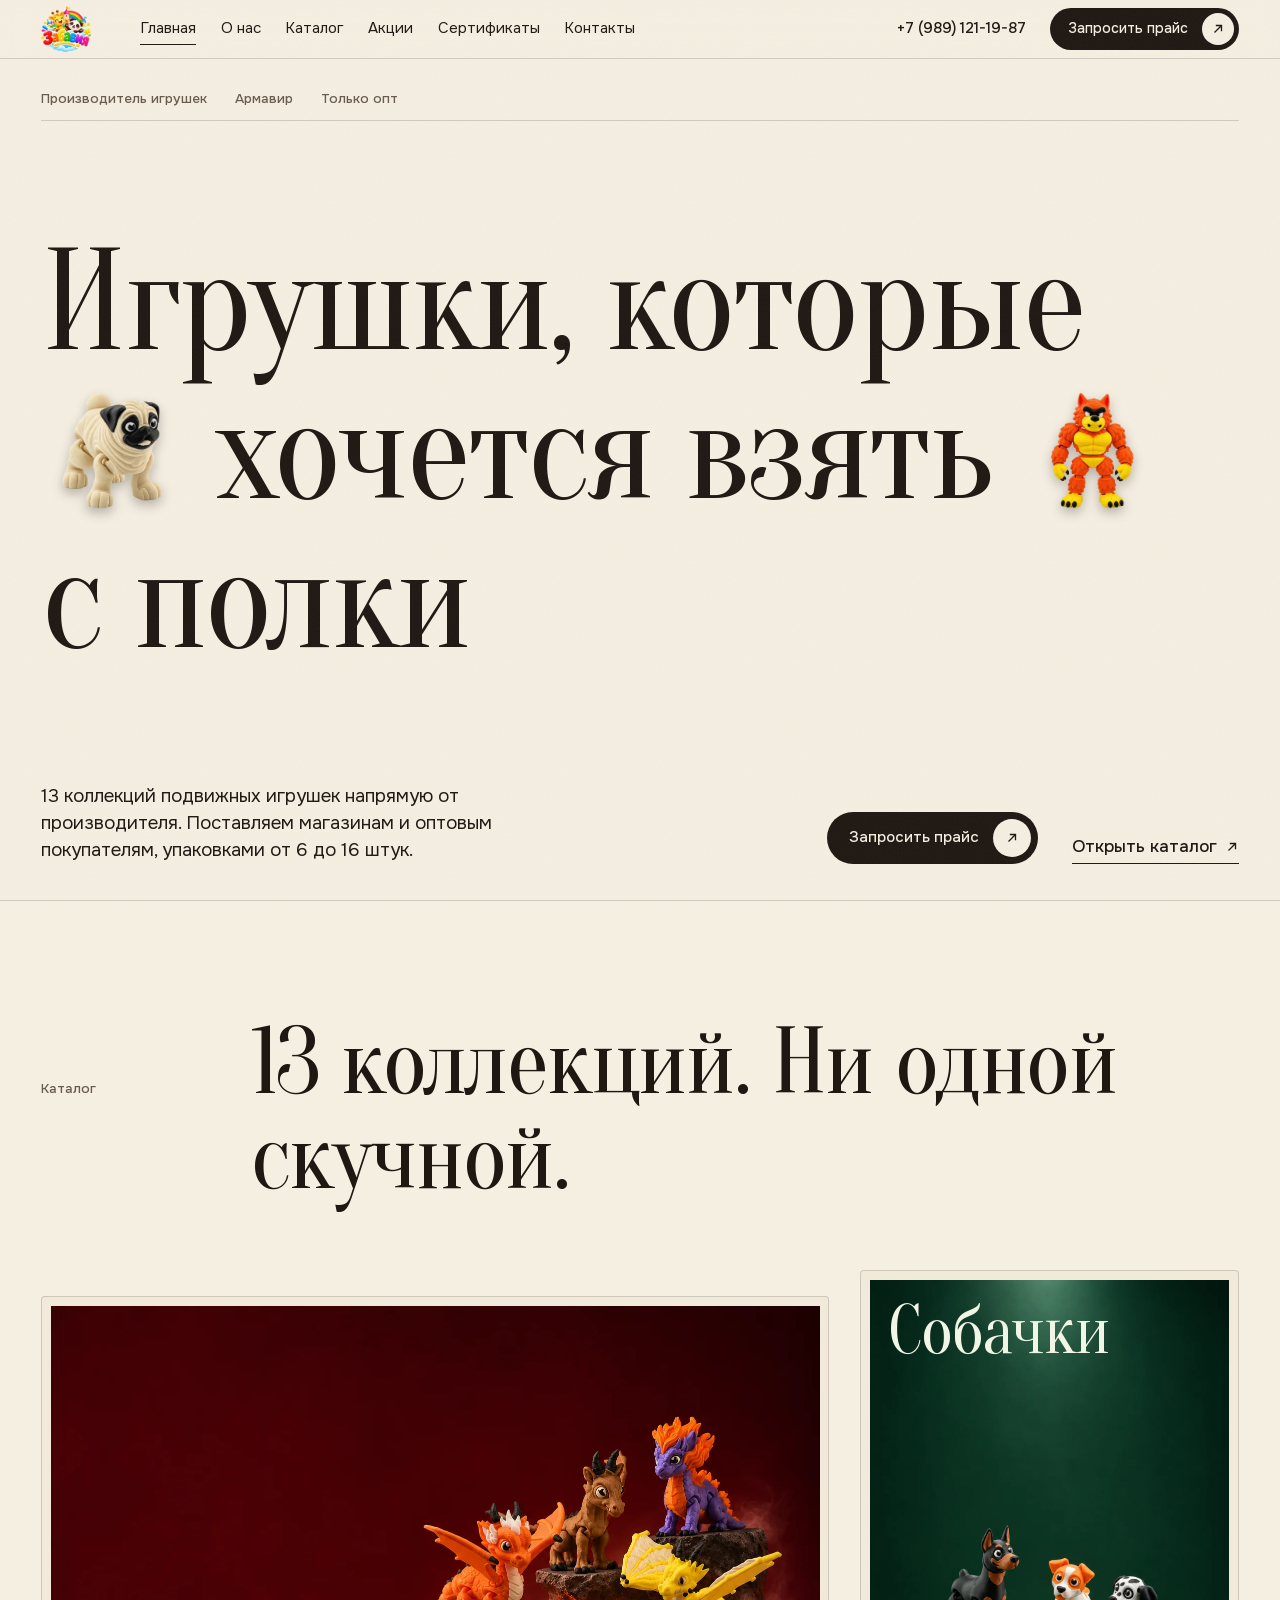
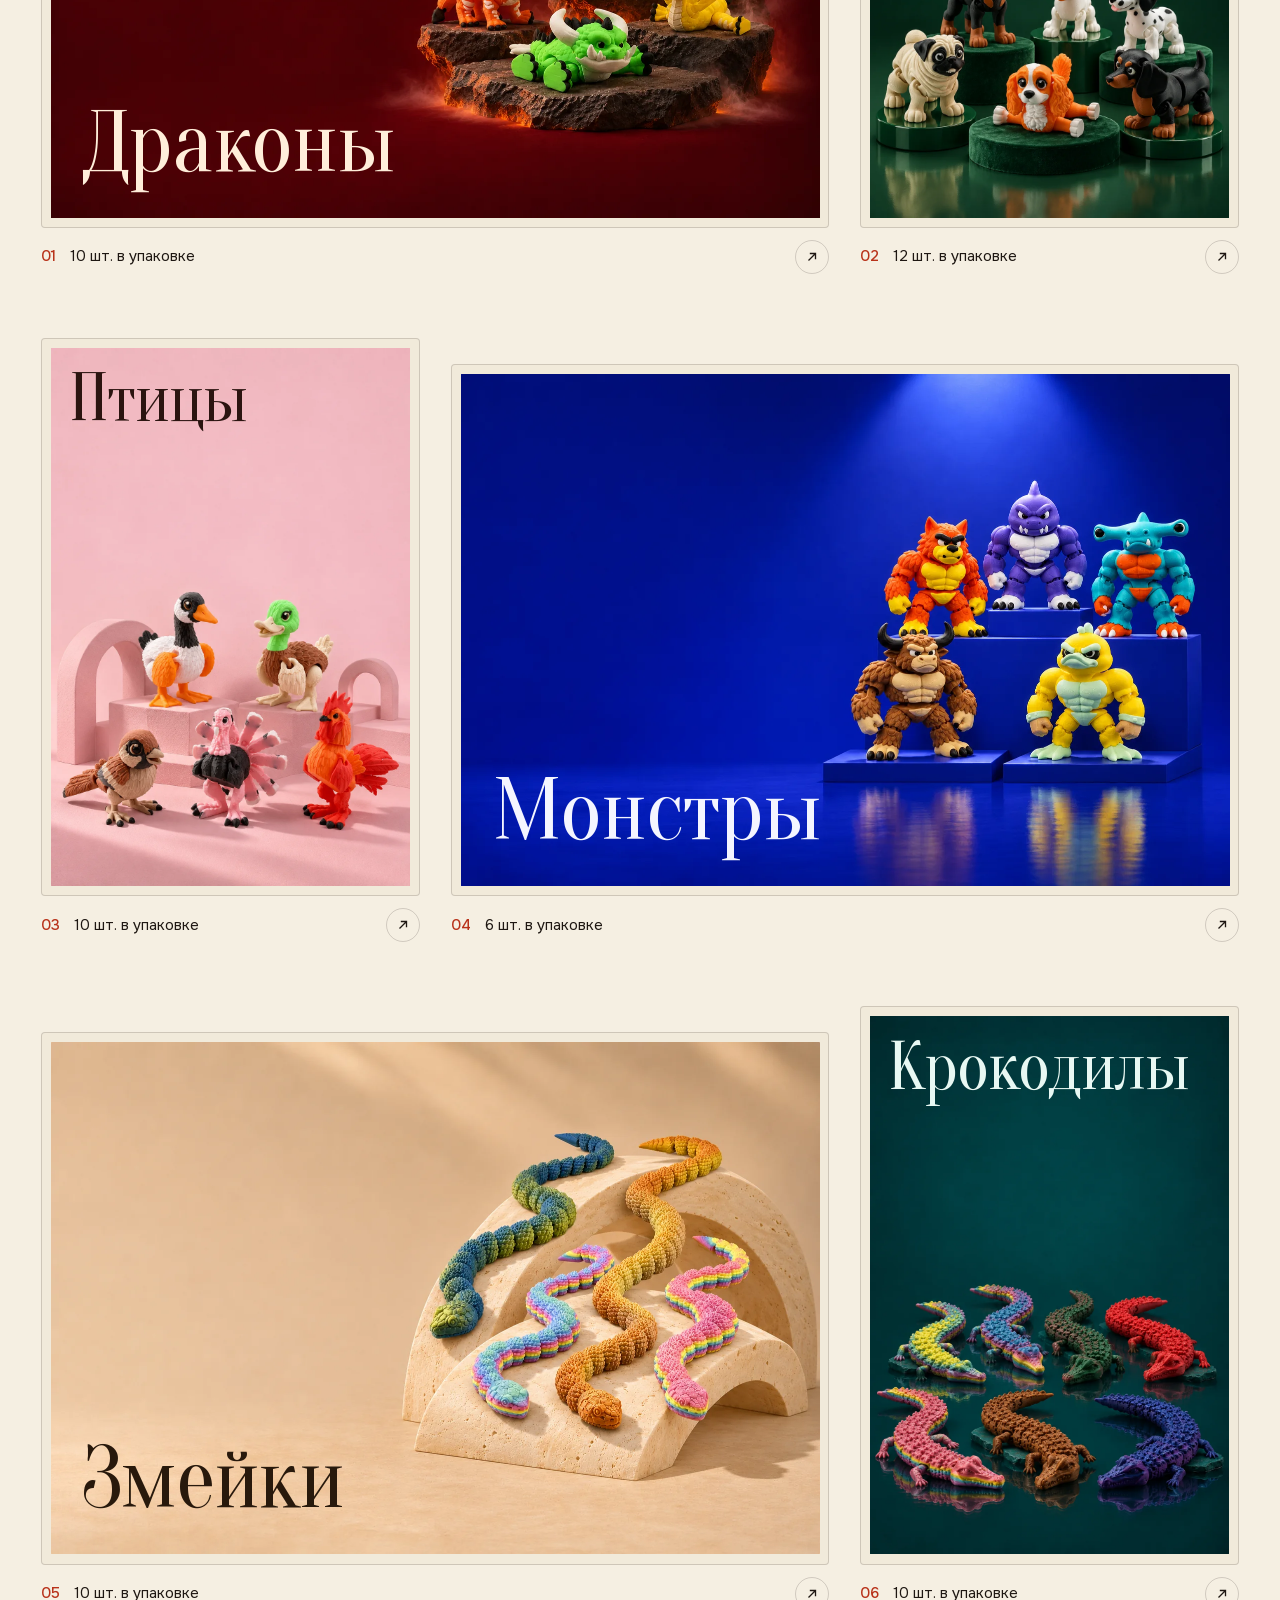
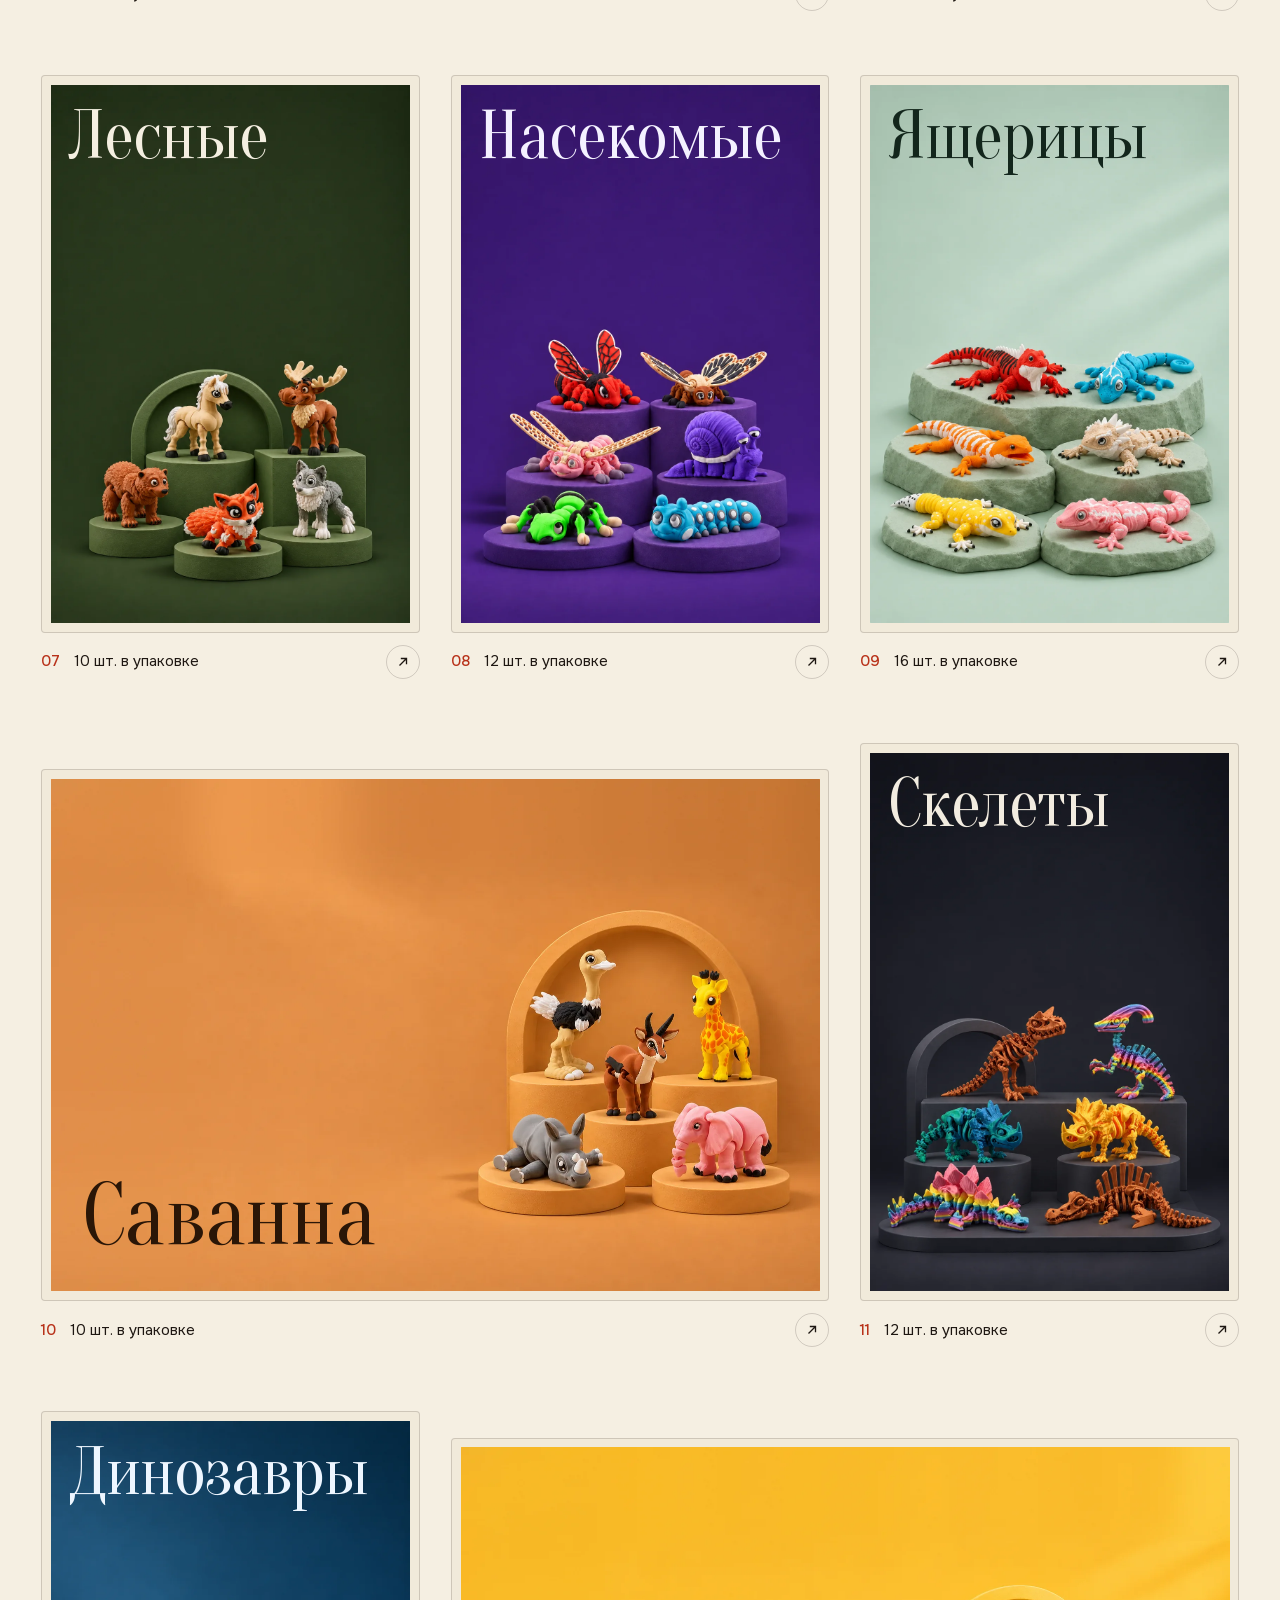
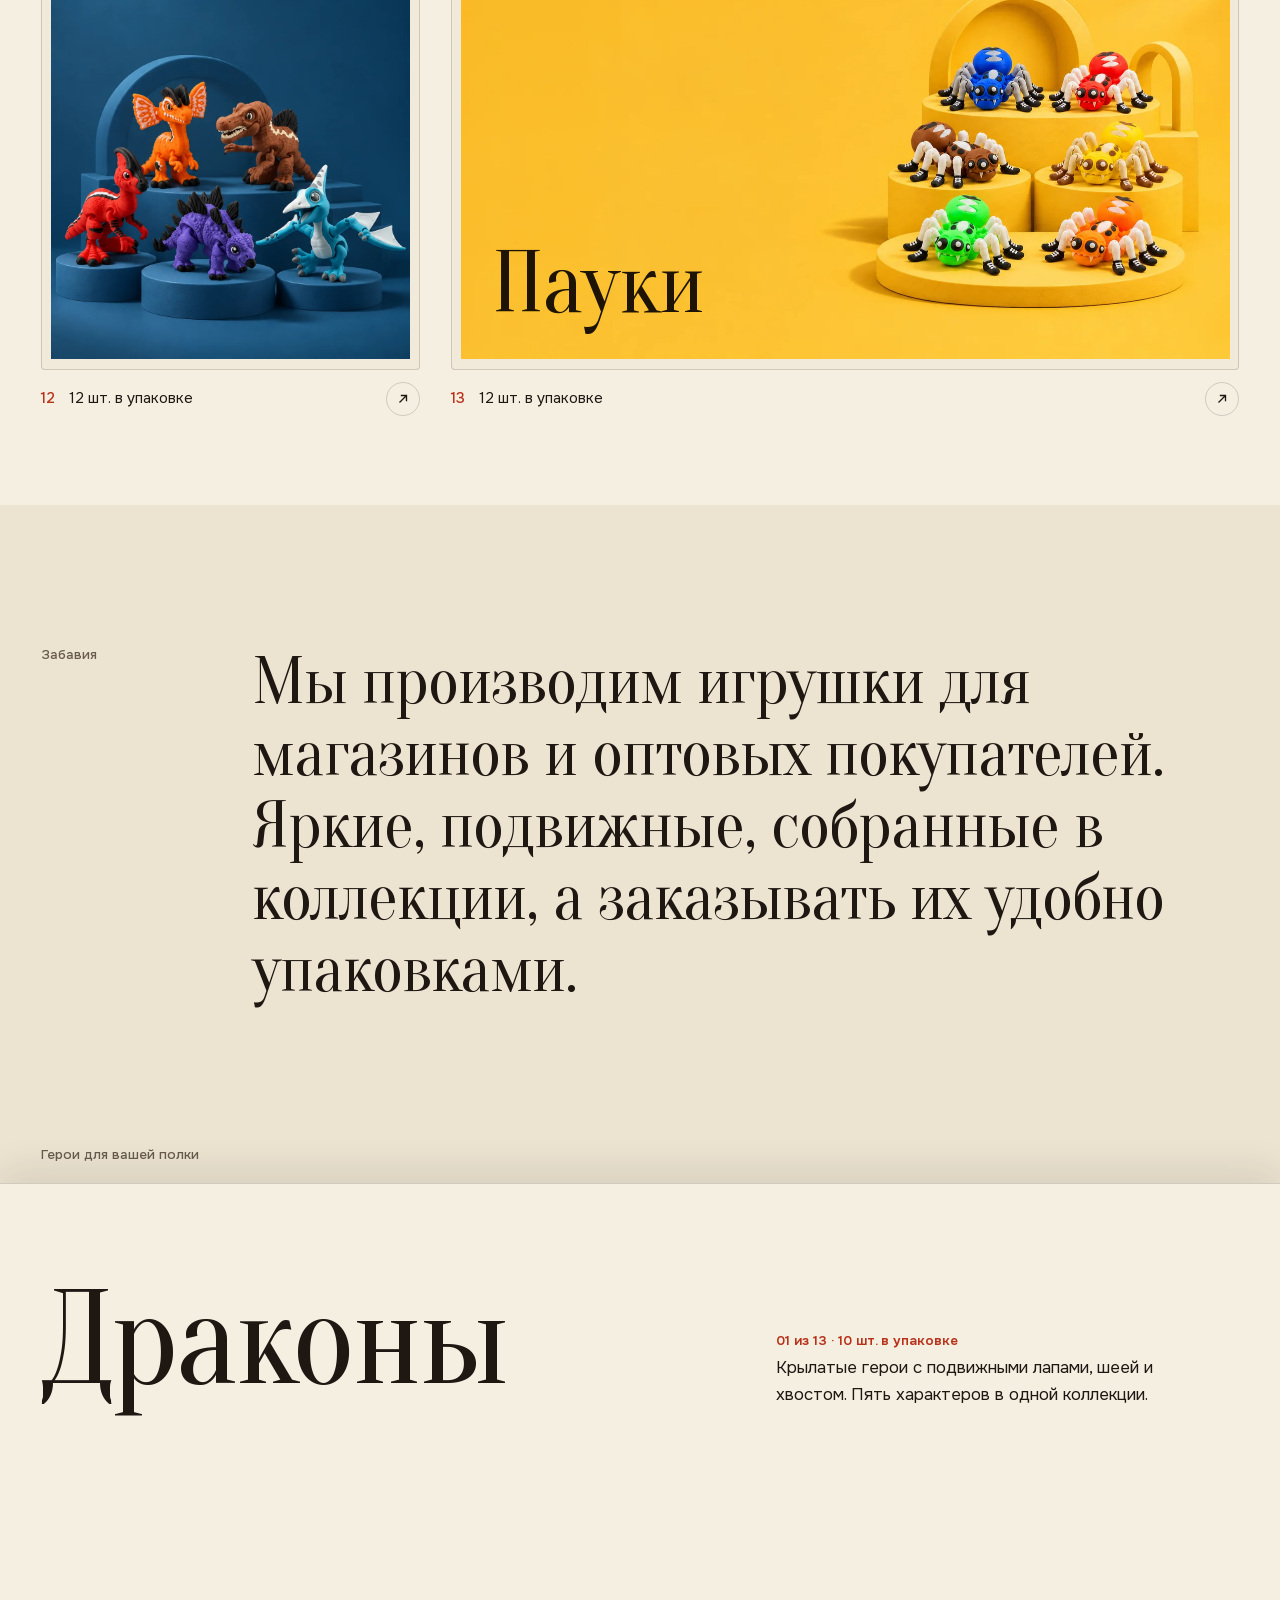
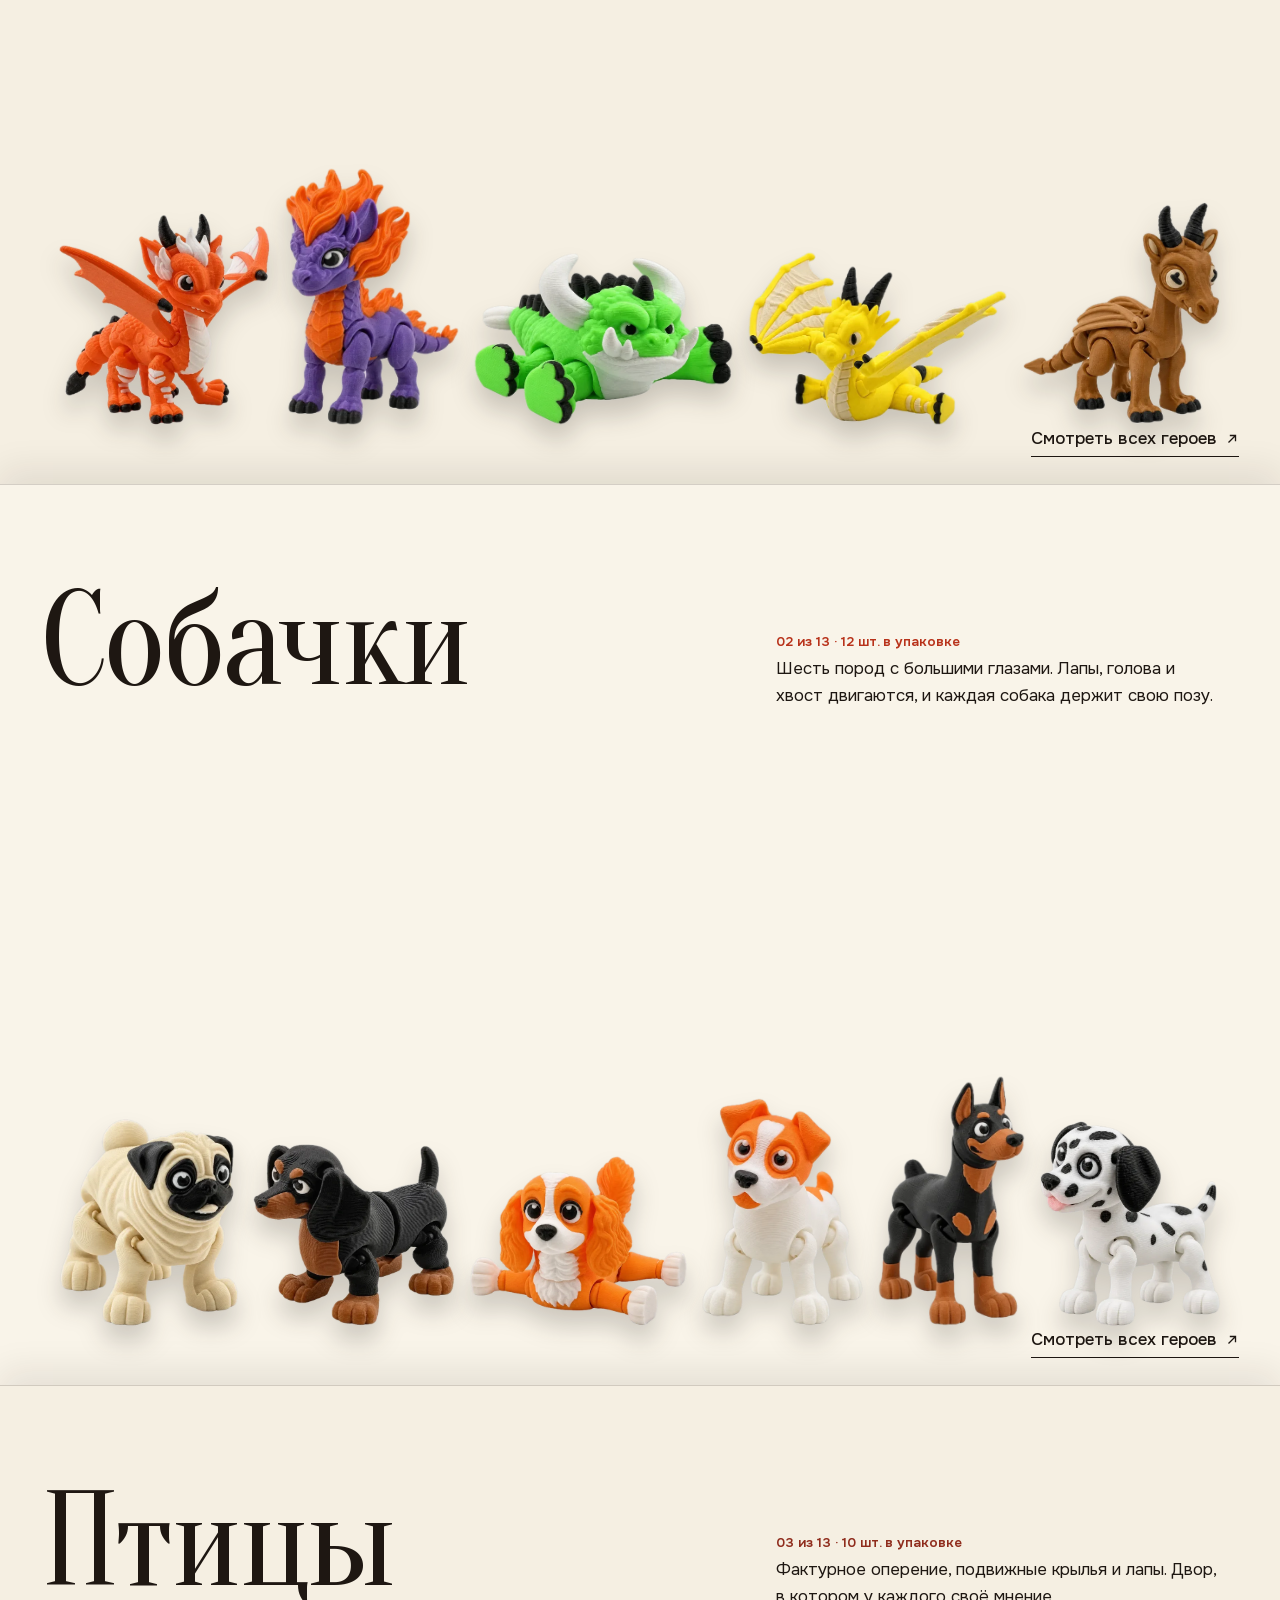
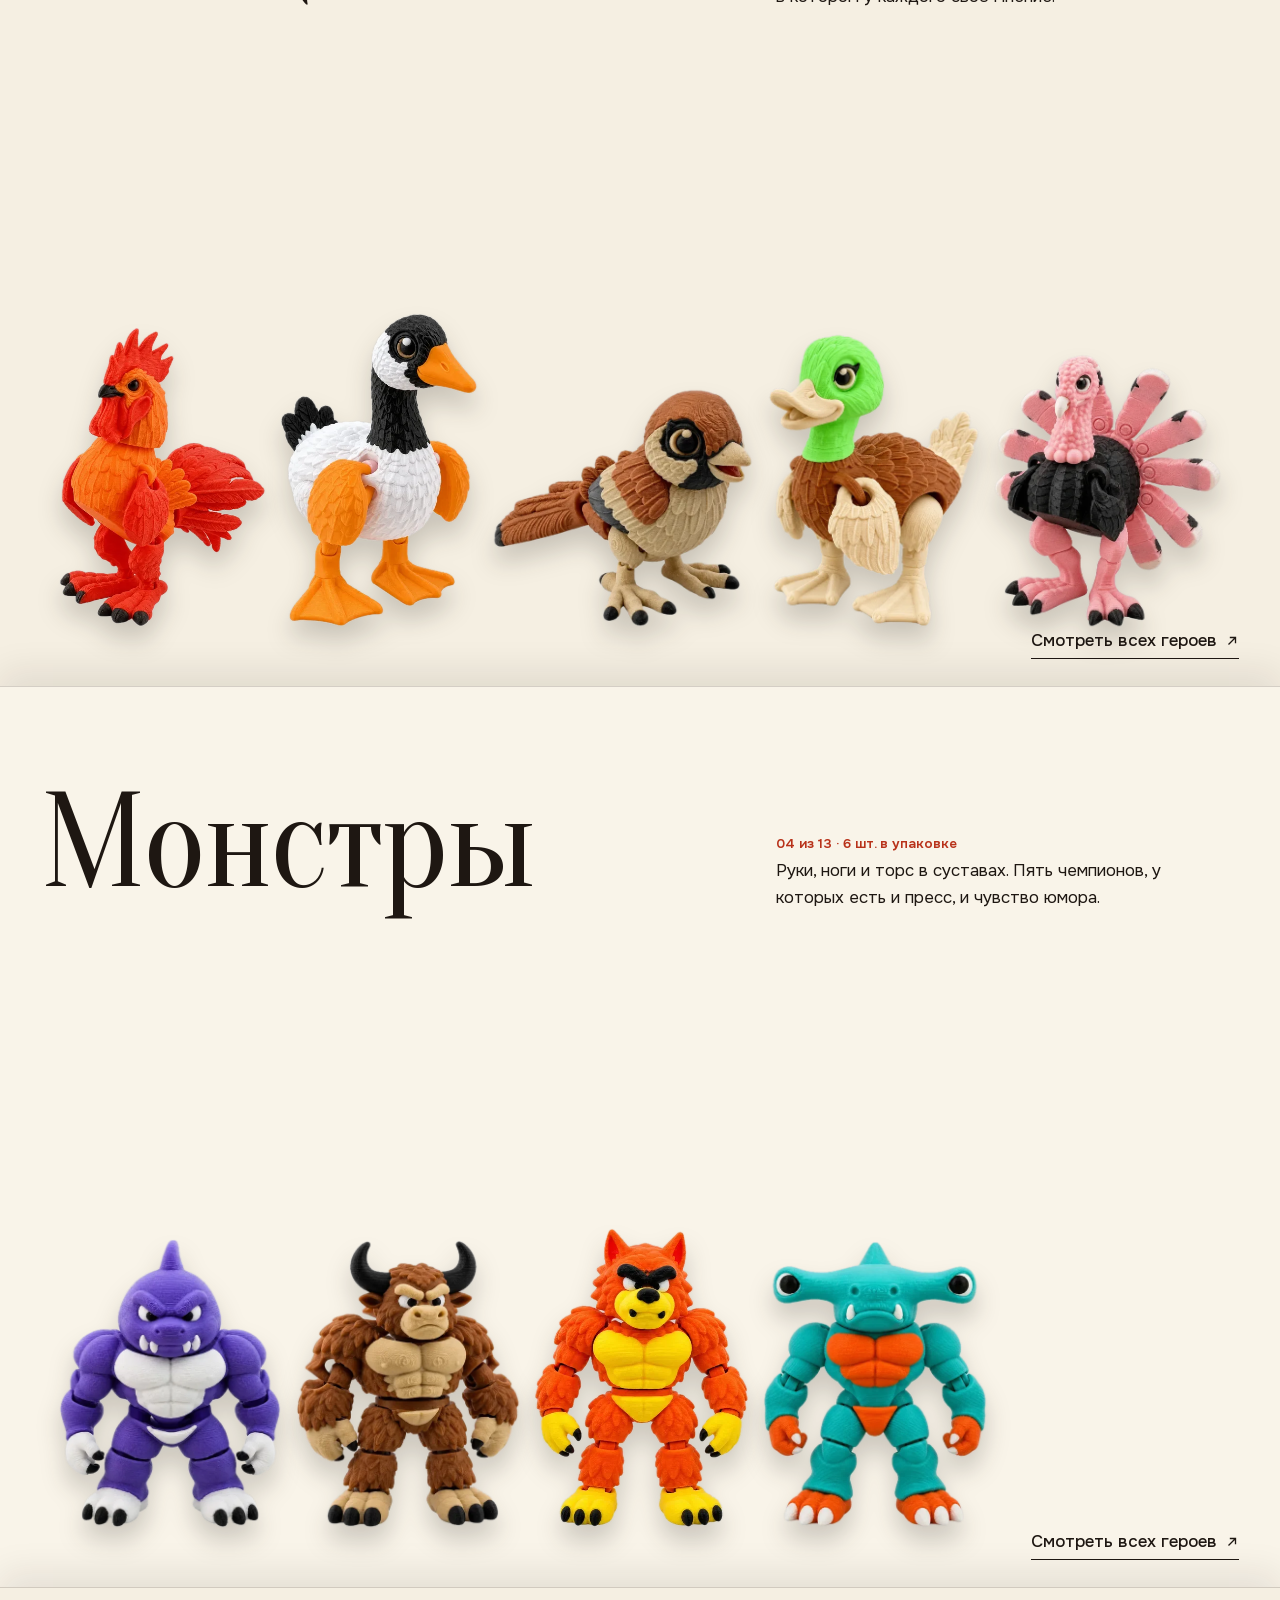
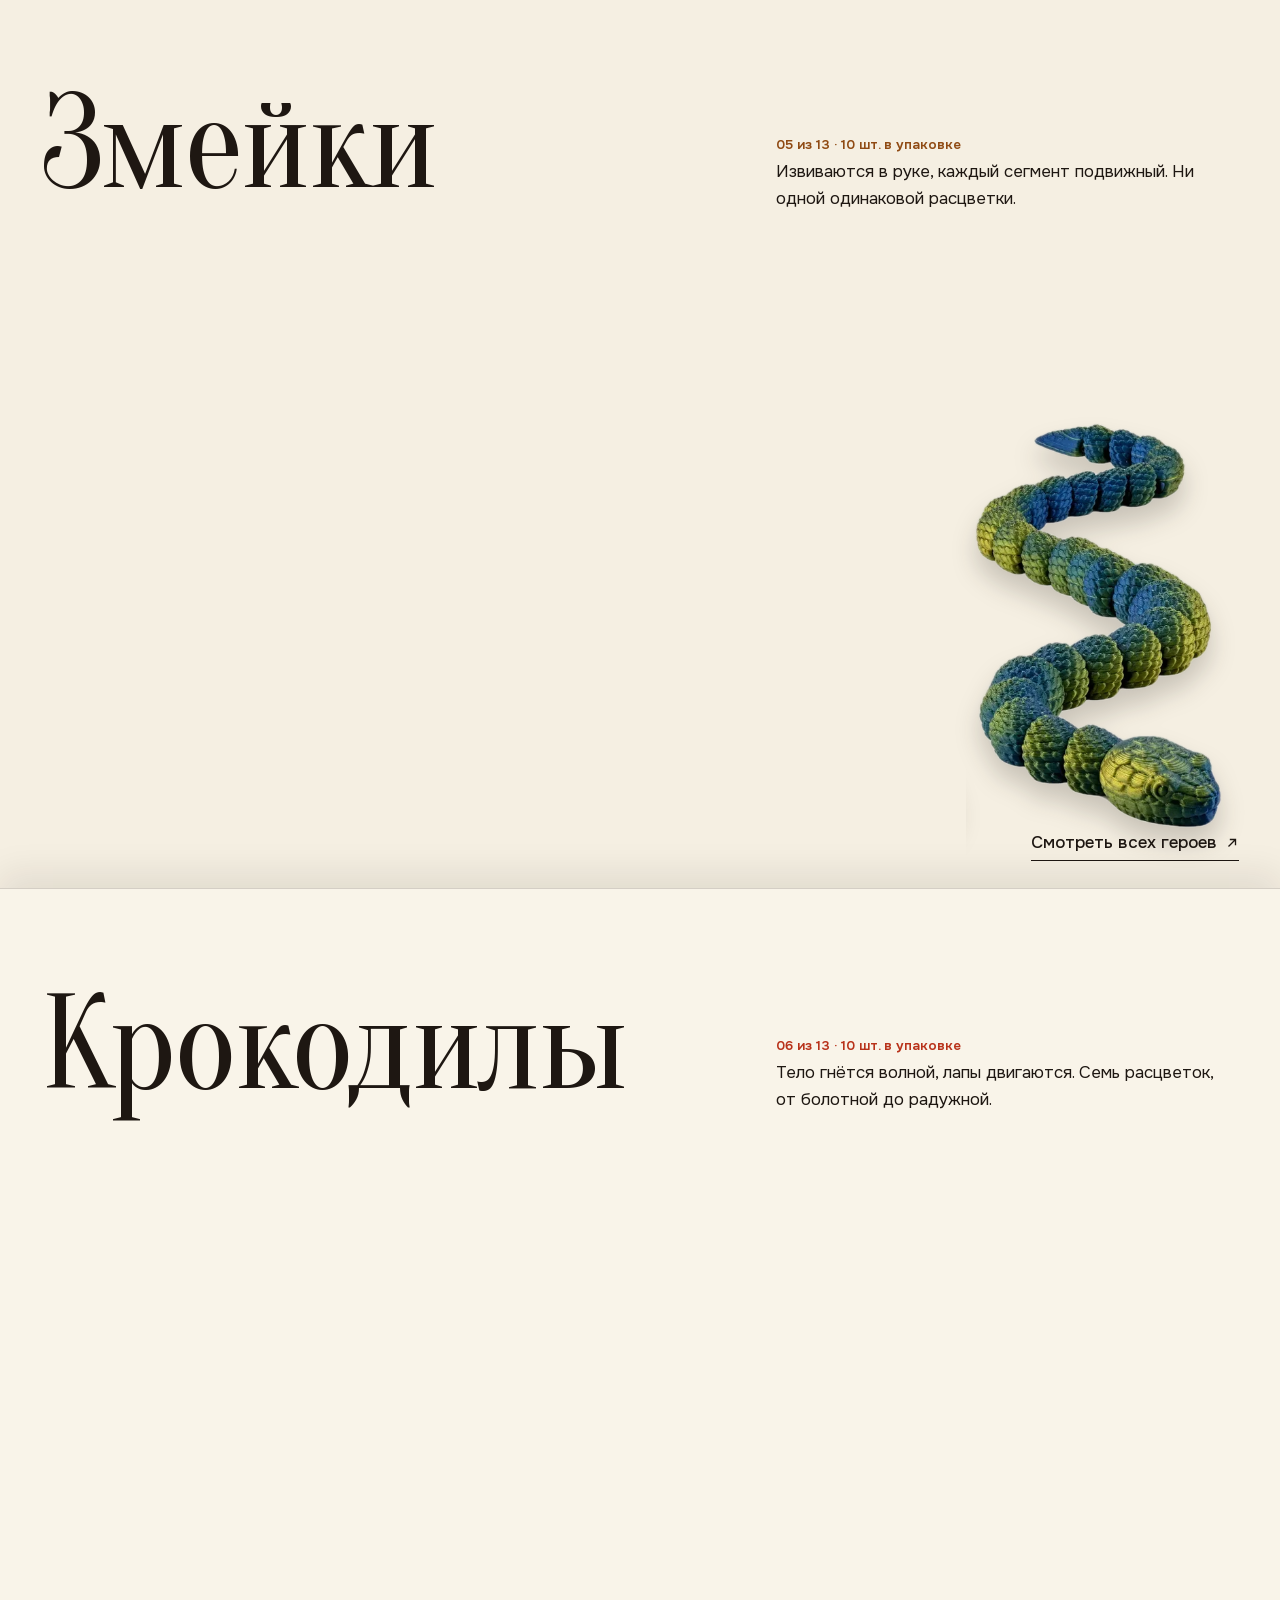
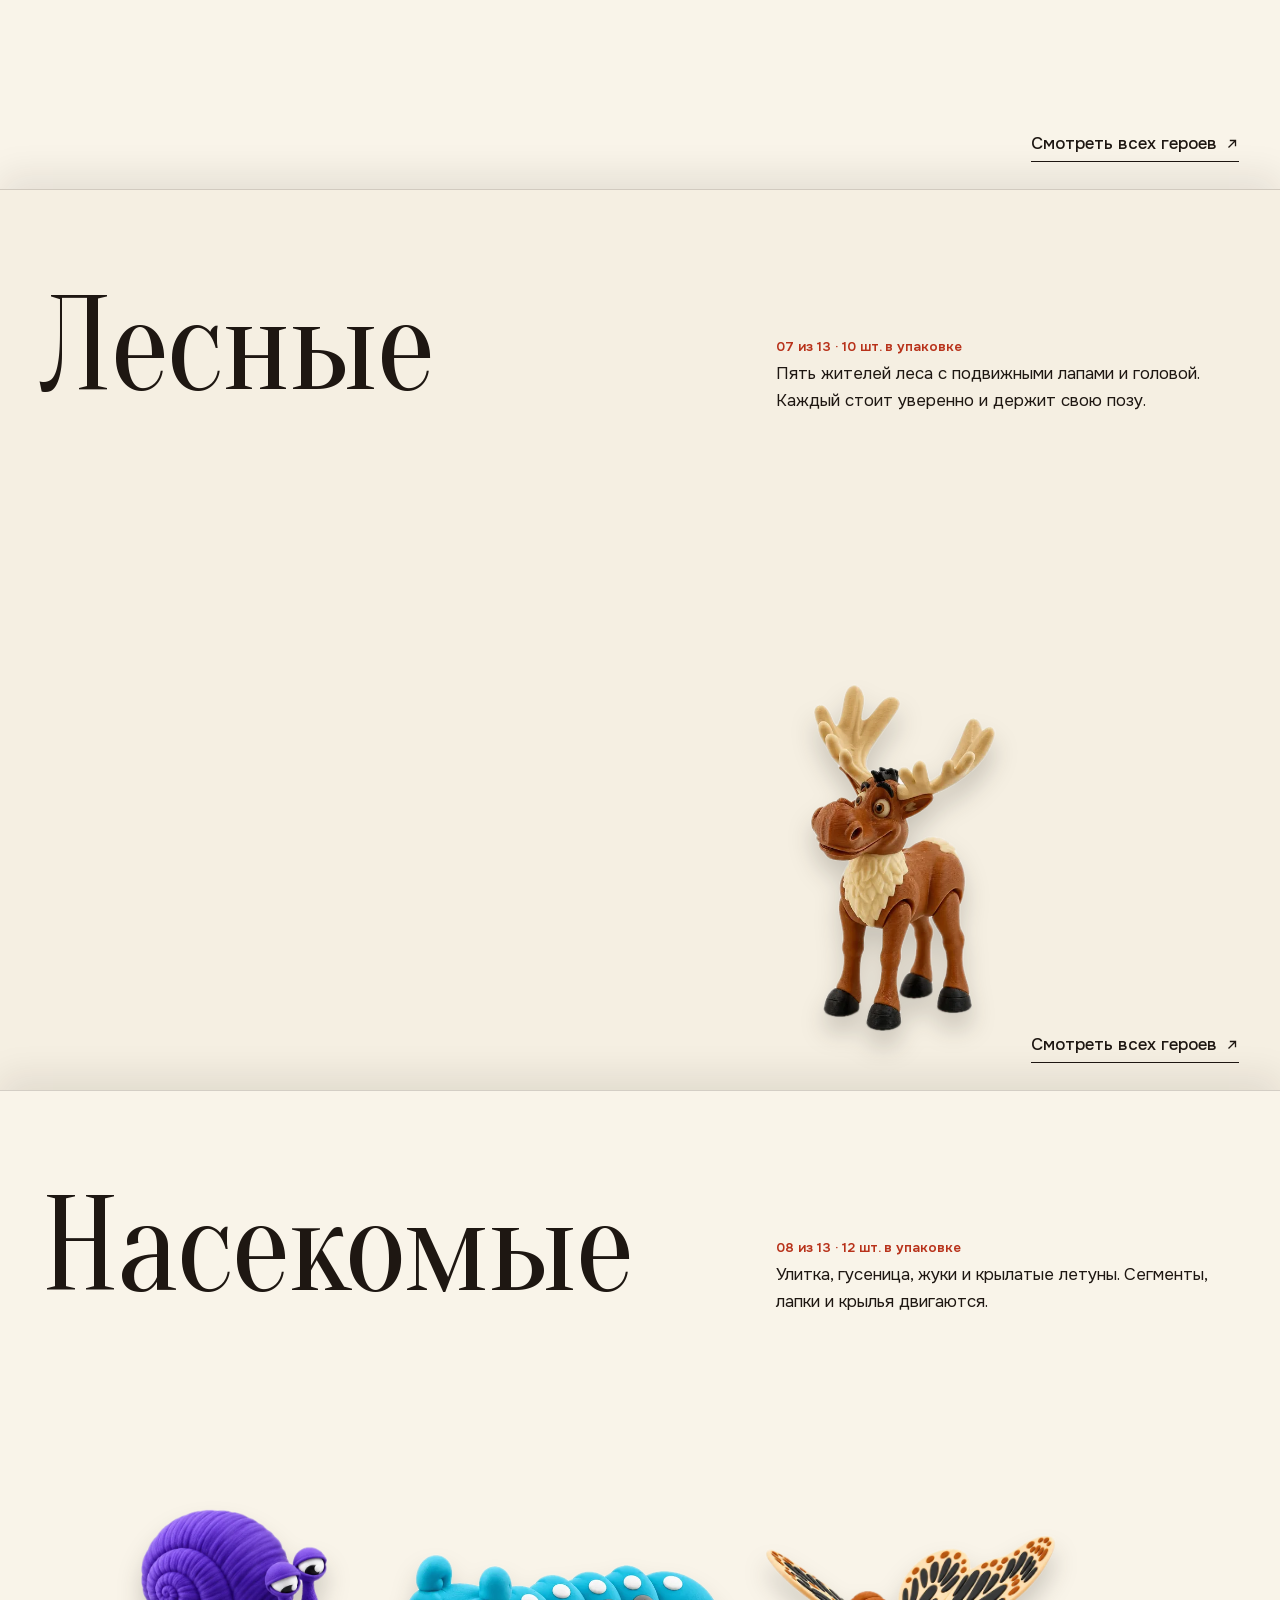
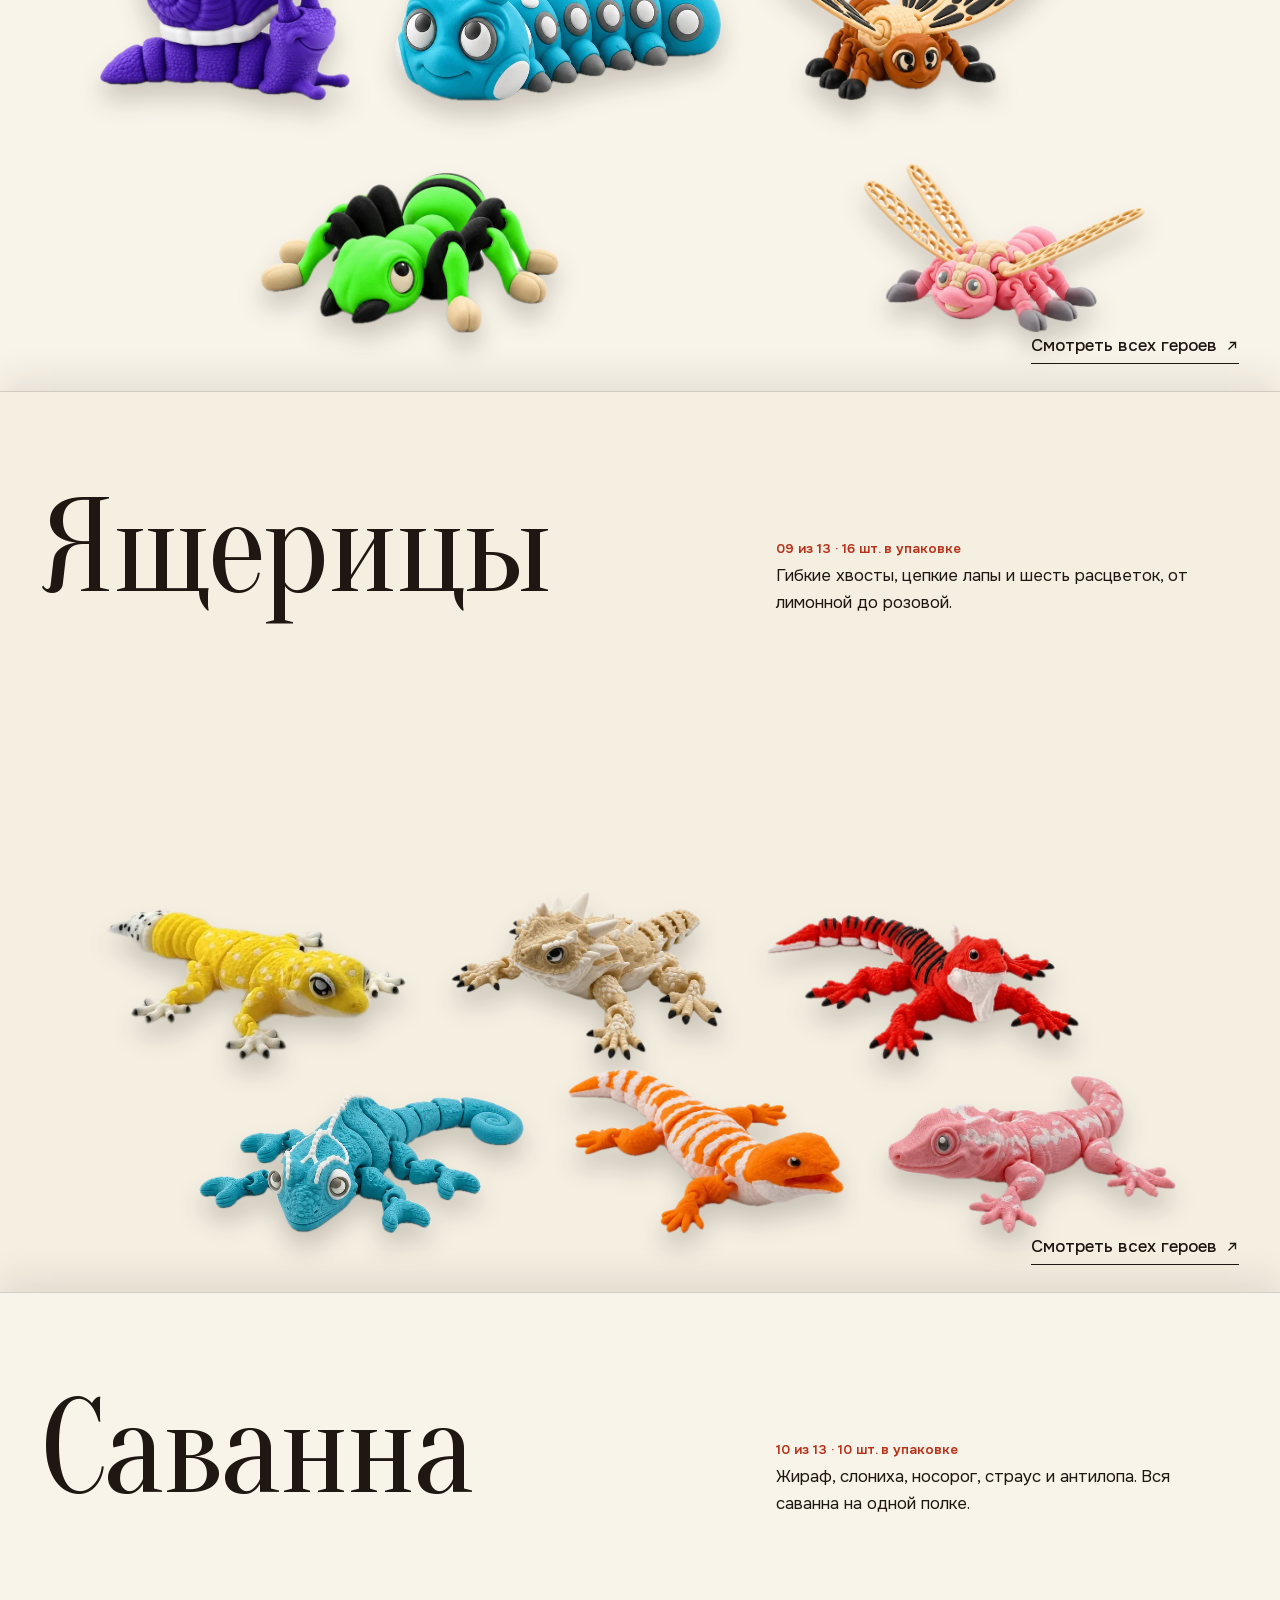
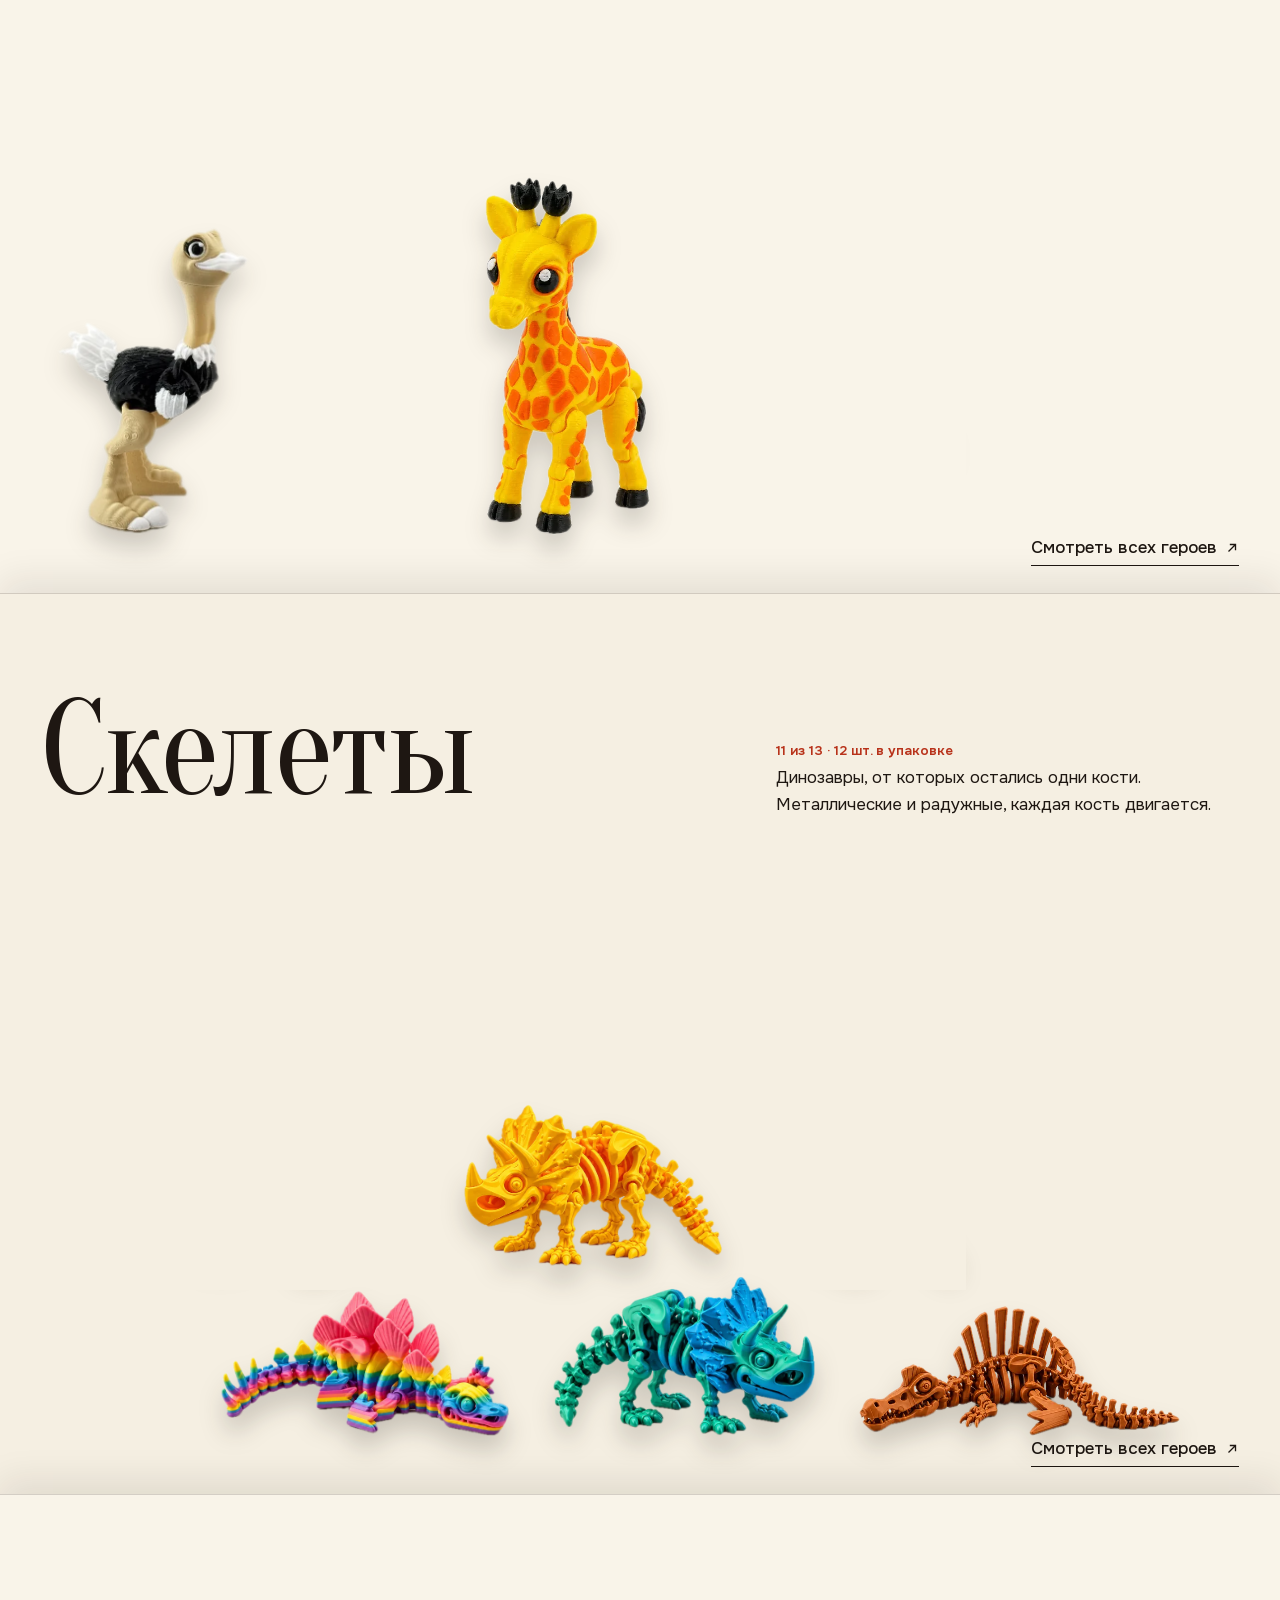
==== commit 37d3b318: "Главная: в шахматных рядах фигурки не перекрываются Co-Authored-By: Claude Opus 5.5 <noreply@anthrop" ====
--- a/index.html
+++ b/index.html
@@ -1,15 +1,15 @@
 <!DOCTYPE html>
-<html lang="ru" data-build="2611081428">
+<html lang="ru" data-build="2611081434">
 <head>
 <meta charset="utf-8">
-<script>(function(){var V='2611081428';try{fetch(location.pathname+'?nc='+Date.now(),{cache:'no-store'}).then(function(r){return r.text()}).then(function(t){var m=t.match(/data-build="(\d+)"/);if(m&&m[1]!==V){var u=new URL(location.href);if(u.searchParams.get('b')===m[1])return;u.searchParams.set('b',m[1]);location.replace(u.toString())}})}catch(e){}})()</script>
+<script>(function(){var V='2611081434';try{fetch(location.pathname+'?nc='+Date.now(),{cache:'no-store'}).then(function(r){return r.text()}).then(function(t){var m=t.match(/data-build="(\d+)"/);if(m&&m[1]!==V){var u=new URL(location.href);if(u.searchParams.get('b')===m[1])return;u.searchParams.set('b',m[1]);location.replace(u.toString())}})}catch(e){}})()</script>
 <meta name="viewport" content="width=device-width,initial-scale=1">
 <meta name="robots" content="noindex,nofollow">
 <title>Забавия: подвижные игрушки оптом от производителя</title>
 <meta name="description" content="Подвижные игрушки оптом от производителя: драконы, собачки, динозавры, насекомые, ящерицы, животные леса и саванны. Армавир.">
 <link rel="icon" href="assets/img/logo-s.webp" type="image/webp">
-<link rel="stylesheet" href="assets/fonts/fonts.css?v=2611081428">
-<link rel="stylesheet" href="assets/site.css?v=2611081428">
+<link rel="stylesheet" href="assets/fonts/fonts.css?v=2611081434">
+<link rel="stylesheet" href="assets/site.css?v=2611081434">
 </head>
 <body class="is-home">
 <header class="top" id="top"><div class="wrap top-in"><a class="brand" href="index.html" aria-label="Забавия, на главную"><img src="assets/img/logo-s.webp" alt="Забавия" width="120" height="104"></a>
@@ -35,5 +35,5 @@
  <div class="foot-grid"><img src="assets/img/logo-s.webp" alt="Забавия" width="120" height="104" loading="lazy"><nav aria-label="Меню в подвале"><a href="index.html" aria-current="page">Главная</a><a href="o-nas.html">О нас</a><a href="katalog.html">Каталог</a><a href="akcii.html">Акции</a><a href="sertifikaty.html">Сертификаты</a><a href="kontakty.html">Контакты</a></nav><div><a href="tel:+79891211987">+7 (989) 121-19-87</a><br>г. Армавир</div></div>
  <p class="note">Демонстрация дизайна от Ovirra. Сцены и снимки игрушек подготовлены по фото, имена героев условные.</p>
 </div></footer>
-<script src="assets/js/gsap.min.js?v=2611081428"></script><script src="assets/js/ScrollTrigger.min.js?v=2611081428"></script><script src="assets/js/lenis.min.js?v=2611081428"></script><script src="assets/js/site.js?v=2611081428"></script>
+<script src="assets/js/gsap.min.js?v=2611081434"></script><script src="assets/js/ScrollTrigger.min.js?v=2611081434"></script><script src="assets/js/lenis.min.js?v=2611081434"></script><script src="assets/js/site.js?v=2611081434"></script>
 </body></html>
--- a/assets/site.css
+++ b/assets/site.css
@@ -117,6 +117,9 @@
 .lineup .lr.f{margin-top:calc(var(--h) * -.28);position:relative;z-index:1}
 .lineup .lr.b.sh{transform:translateX(calc(var(--h) * -.28))}
 .lineup .lr.f.sh{transform:translateX(calc(var(--h) * .28))}
+/* 08.11: во втором варианте ряды не перекрываются */
+.lineup.stag{--h:min(calc(100cqh / 2.06),calc(100cqw / var(--sum)))}
+.lineup.stag .lr.f{margin-top:calc(var(--h) * .04)}
 
 .lineup img{flex:none;width:auto;filter:drop-shadow(0 16px 12px rgba(30,23,18,.2));transition:transform .7s var(--spring)}
 .sheet:hover .lineup img:nth-child(2n){transform:translateY(-10px)}
